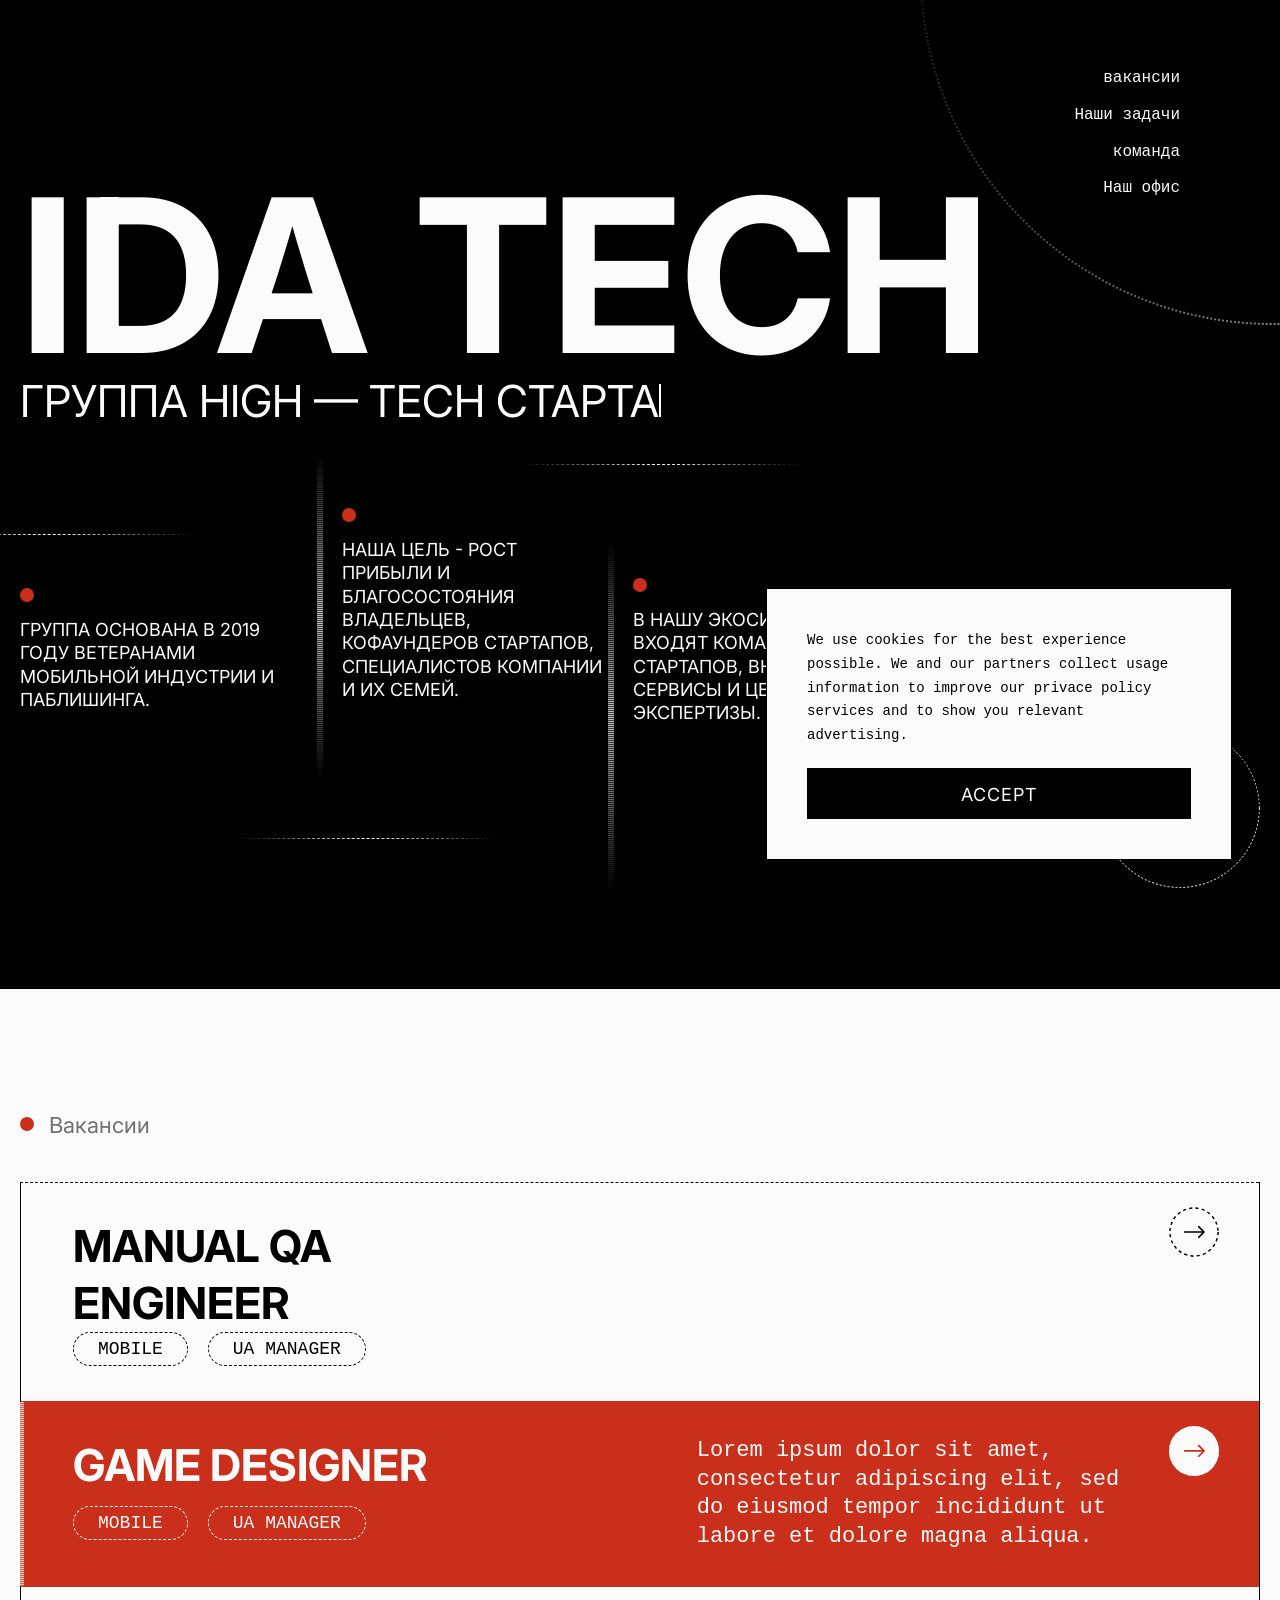
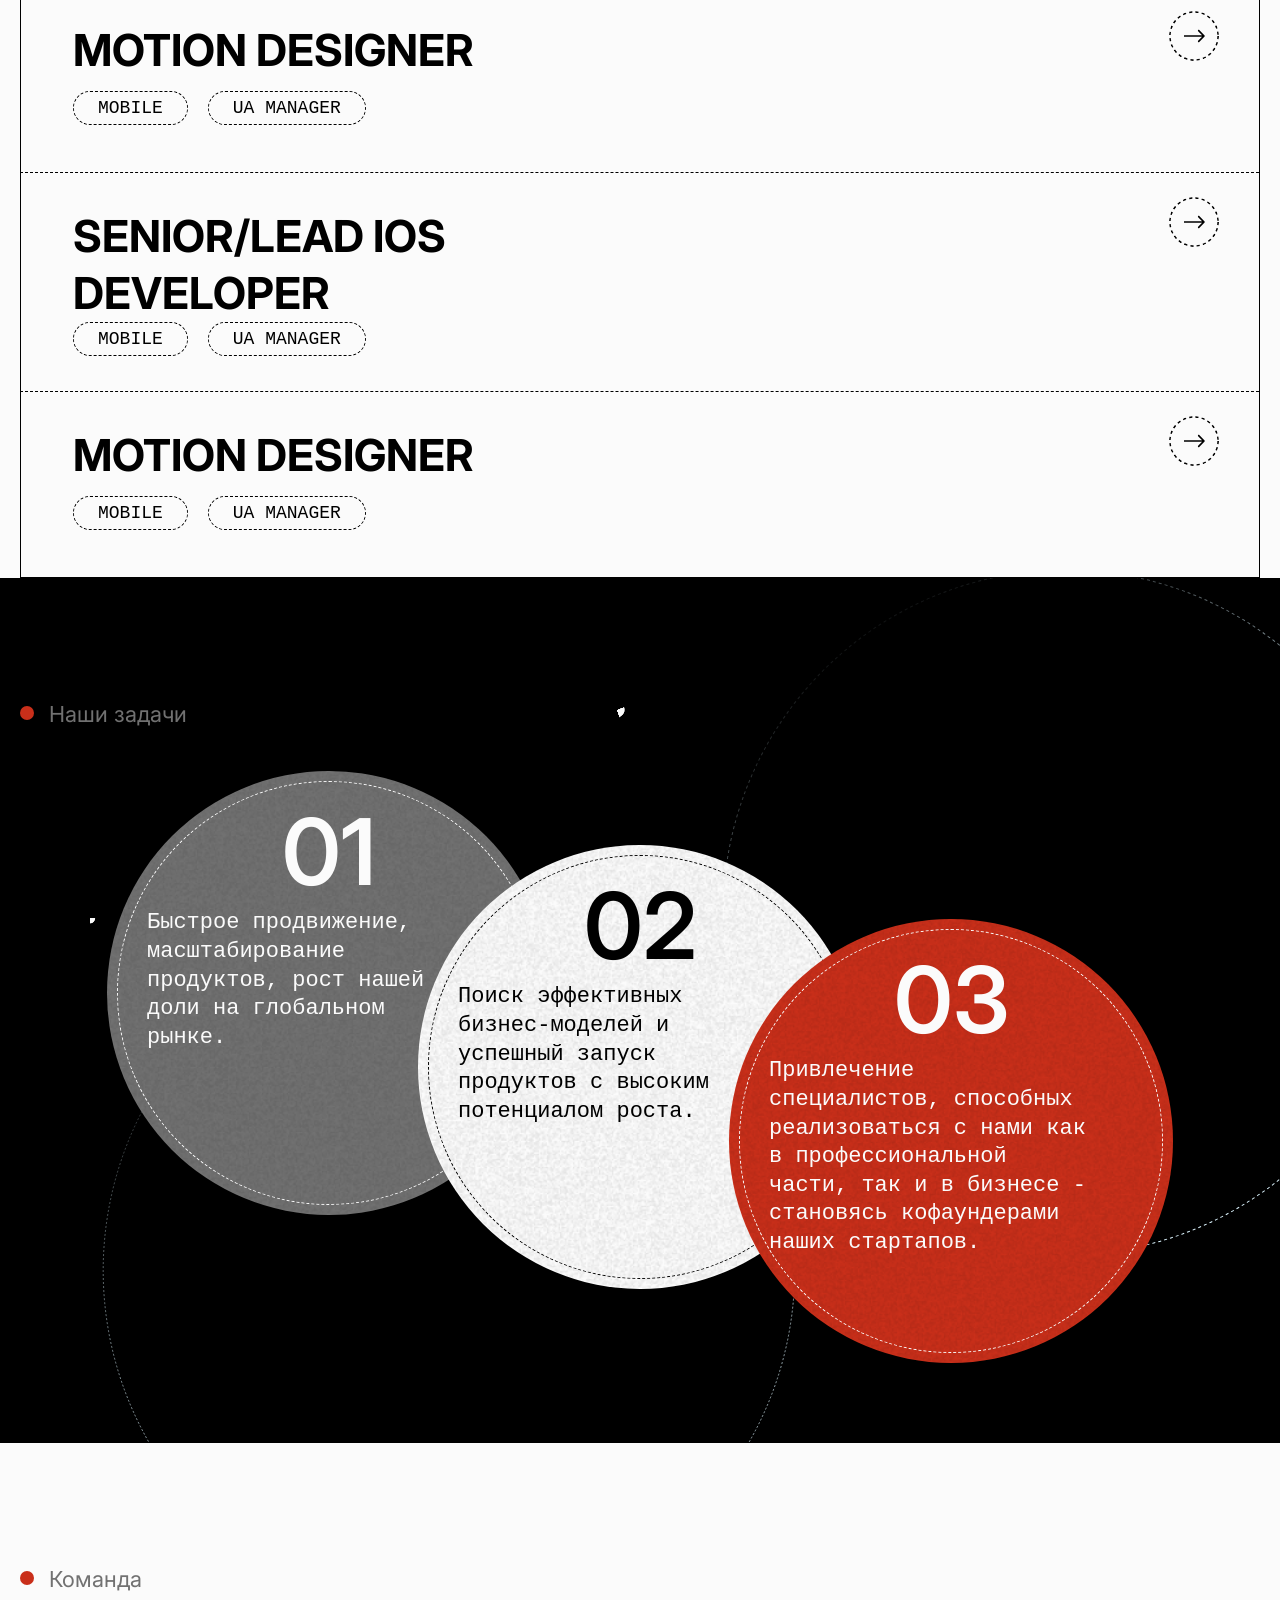
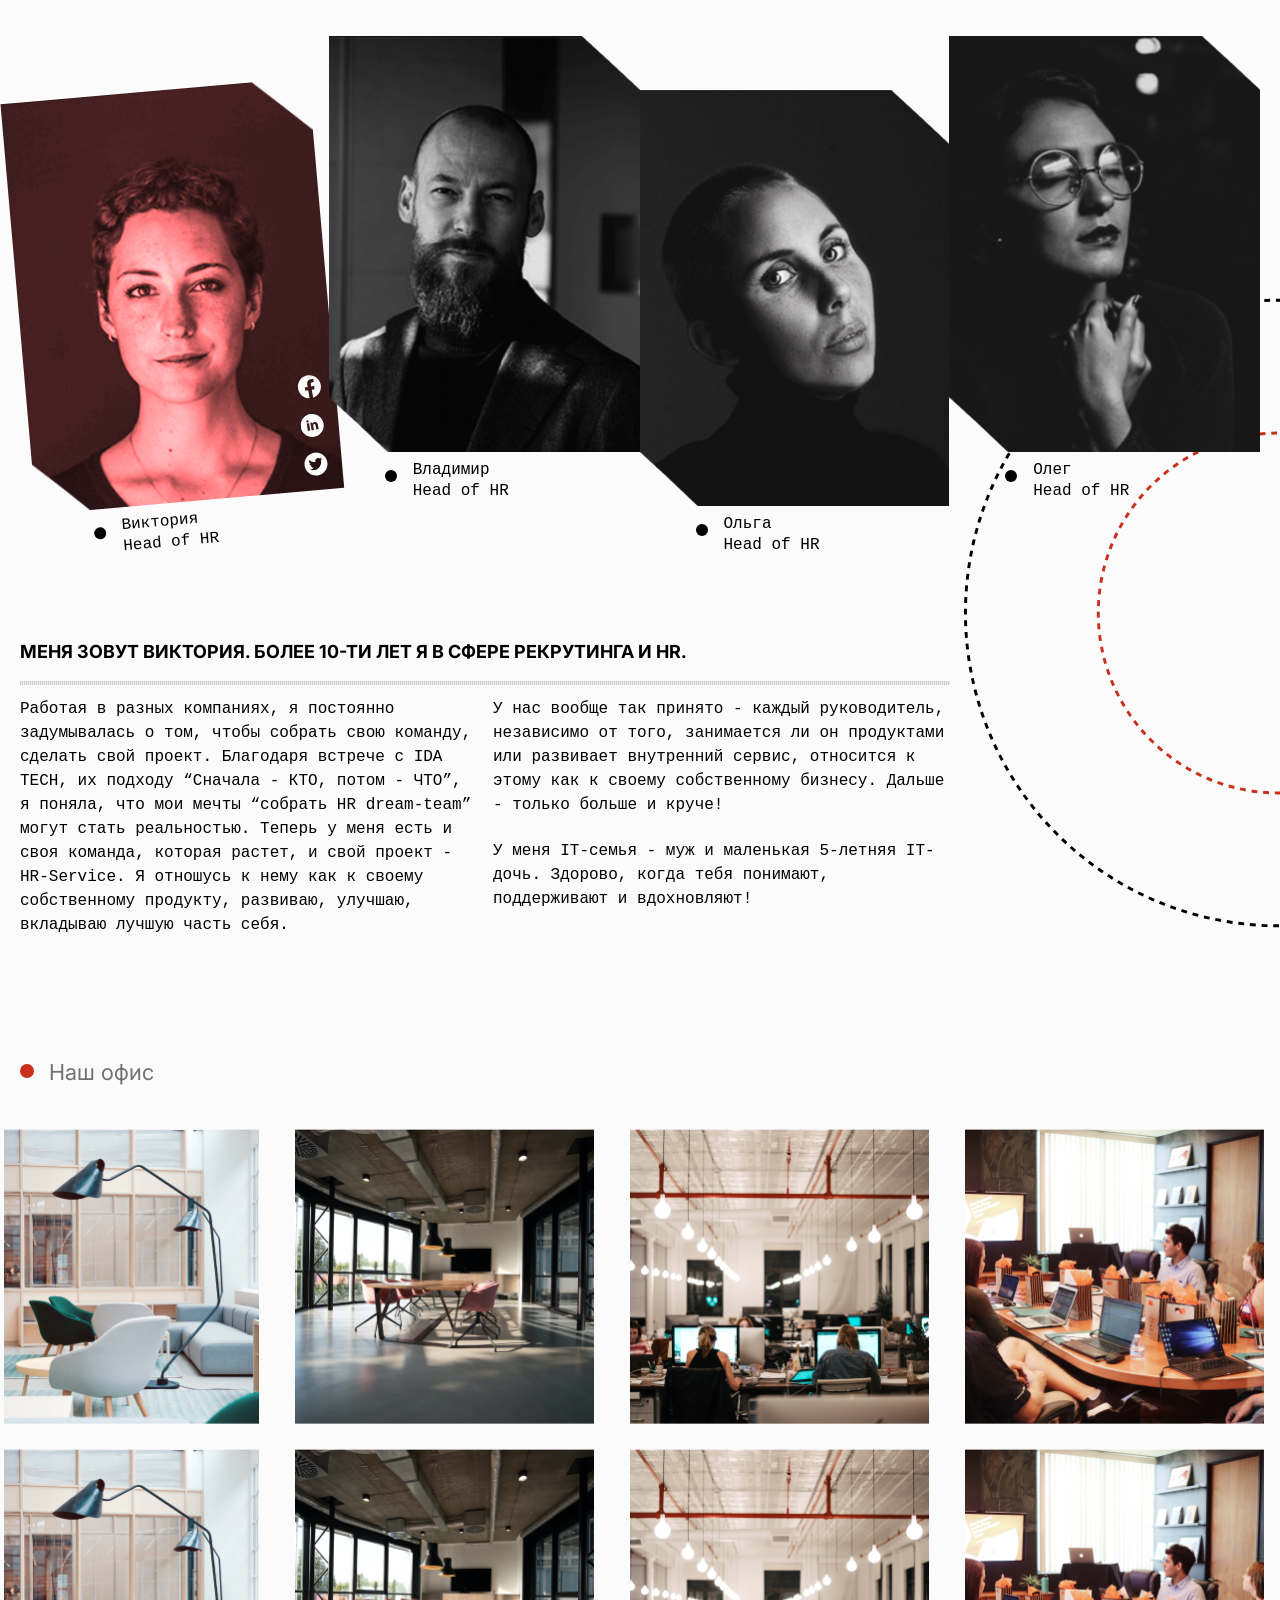
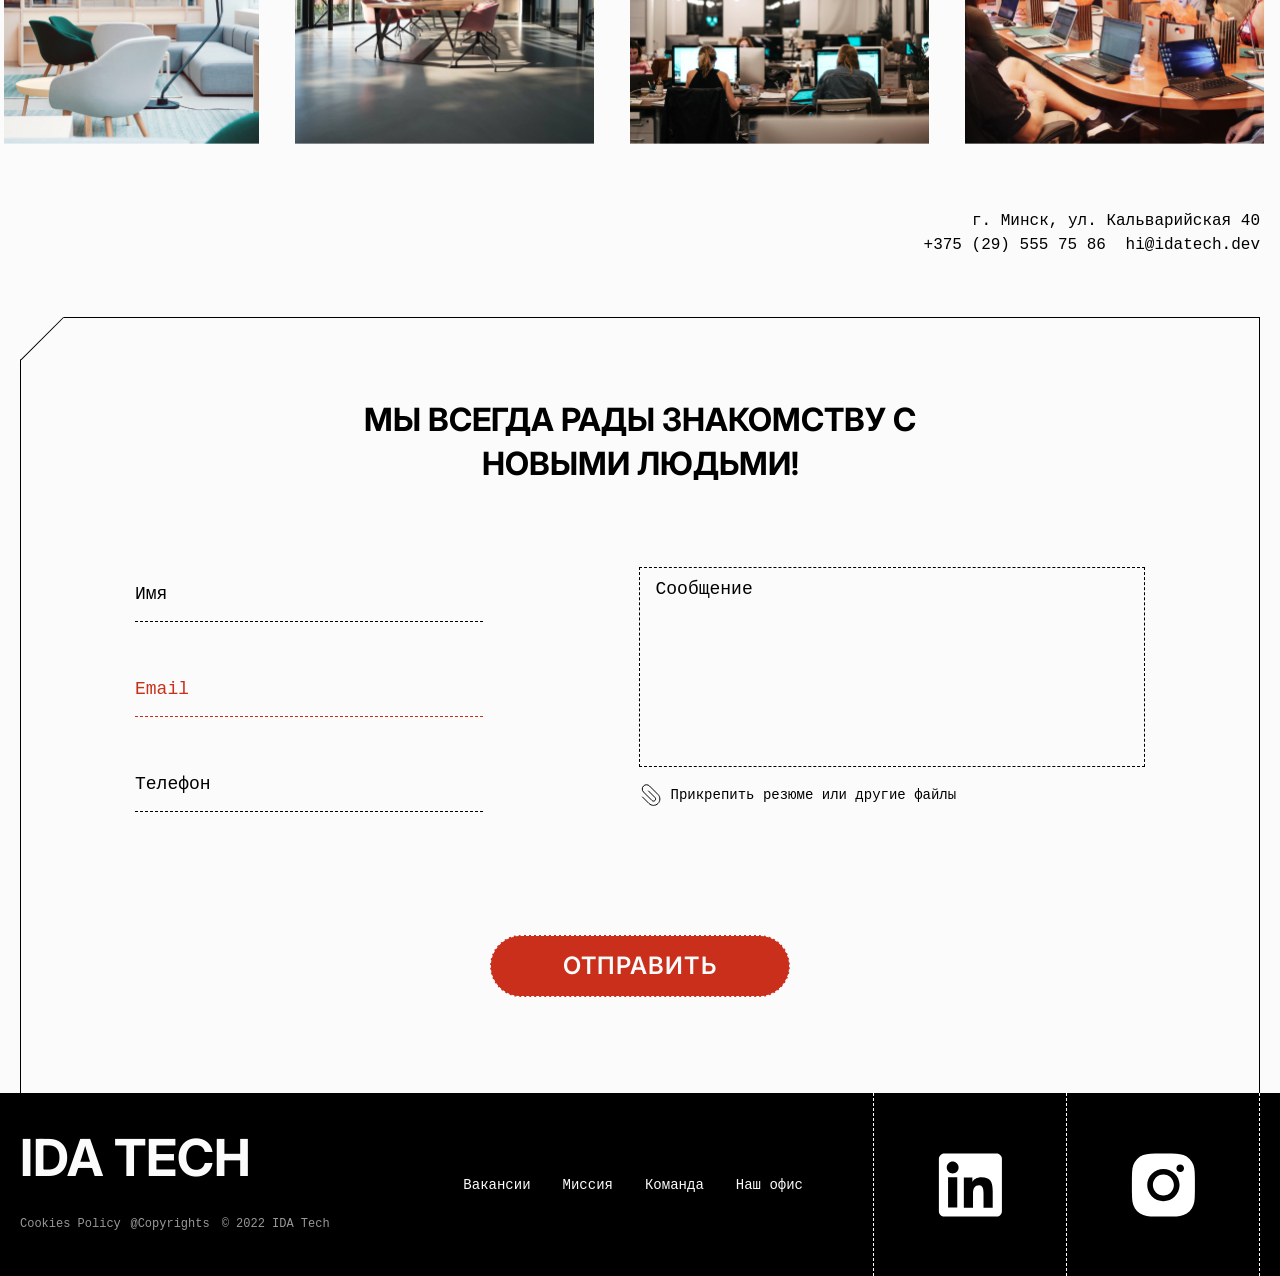
==== index.html @ 9fc80ba7 "fixes" ====
<html lang="en">
<head>
    <meta charset="UTF-8">
    <title>IDa TECH</title>
    <meta content="" name="description">
    <meta content="" name="keywords">
    <meta name="viewport" content="width=device-width, initial-scale=1.0, user-scalable=no">
    <meta http-equiv="X-UA-Compatible" content="ie=edge">
    <link rel="stylesheet" href="style.css">
    <link rel="shortcut icon" href="48x48px.ico">
    <link rel="icon" type="image/x-icon" href="48x48px.ico">
    <link rel="icon" type="image/png" href="16x16px.png" sizes="16x16">
    <link rel="icon" type="image/png" href="32x32px.png" sizes="32x32">
    <link rel="icon" type="image/png" href="48x48px.png" sizes="48x48">
    <meta content="telephone=no" name="format-detection">
    <meta name="HandheldFriendly" content="true">
</head>
<body>
    <header class="header">
        <button class="menu-toggle">
            <div class="menu-toggle_line"></div>
            <div class="menu-toggle_line"></div>
        </button>
        <div class="menu">
            <div class="menu_header">
                <a href="/" class="menu_logo">IDa TECH</a>
                <button class="menu_close">close</button>
            </div>
            <nav class="menu_links">
                <a href="#" class="menu_link">вакансии</a>
                <a href="#" class="menu_link">Наши задачи</diav>
                <a href="#" class="menu_link">команда</a>
                <a href="#" class="menu_link">Наш офис</a>
            </nav>
            <div class="menu_footer">
                <div class="menu_footer-text">
                    <a href="mailto:hi@idatech.dev" class="menu_footer-link">hi@idatech.dev</a>
                    <a href="tel:hi@idatech.dev" class="menu_footer-link">+375 (29) 555 75 86</a>
                    <a href="#" class="menu_footer-link">г. Минск, ул. Кальварийская 40</a>
                </div>
                <div class="menu_footer-social">
                    <a href="#" class="menu_footer-social-link">
                        <img class="menu_footer-social-image" src="src/img/social/ln-footer.svg" alt="">
                    </a>
                    <a href="#" class="menu_footer-social-link">
                        <img class="menu_footer-social-image" src="src/img/social/insta-footer.svg" alt="">
                    </a>
                </div>
            </div>
        </div>
    </header>

    <main>
        <div class="section section__dark">
            <div class="section_holder">
                <div class="showcase">
                    <h1 class="showcase_title">IDA TECH</h1>
                    <h2 class="showcase_subtitle typing">группа high — tech стартапов</h2>
                    <div class="showcase_features">
                        <span class="showcase_feature">
                            <div class="showcase_feature-dot"></div>
                            Группа основана в 2019 году ветеранами мобильной индустрии и паблишинга.
                        </span>
                        <span class="showcase_feature">
                            <div class="showcase_feature-dot"></div>
                            Наша цель - рост прибыли и благосостояния владельцев, кофаундеров стартапов, специалистов компании и их семей.
                        </span>
                        <span class="showcase_feature">
                            <div class="showcase_feature-dot"></div>
                            В нашу экосистему входят команды стартапов, внутренние сервисы и центры экспертизы.
                        </span>
                    </div>
                    <div class="showcase_down"></div>
                </div>
            </div>
        </div>

        <div class="section">
            <div class="section_holder">
                <span class="section_title">Вакансии </span>
                <div class="vacancies">
                    <div class="vacancies_indicator"></div>
                    <div class="vacancy">
                        <span class="vacancy_title">manual qa engineer</span>
                        <p class="vacancy_description">Lorem ipsum dolor sit amet, consectetur adipiscing elit, sed do eiusmod tempor incididunt ut labore et dolore magna aliqua. </p>
                        <div class="vacancy_tags">
                            <span class="vacancy_tag">mobile</span>
                            <span class="vacancy_tag">ua manager</span>
                        </div>
                        <span class="vacancy_arrow"></span>
                    </div>
                    <div class="vacancy active">
                        <span class="vacancy_title">Game Designer</span>
                        <p class="vacancy_description">Lorem ipsum dolor sit amet, consectetur adipiscing elit, sed do eiusmod tempor incididunt ut labore et dolore magna aliqua. </p>
                        <div class="vacancy_tags">
                            <span class="vacancy_tag">mobile</span>
                            <span class="vacancy_tag">ua manager</span>
                        </div>
                        <span class="vacancy_arrow"></span>
                    </div>
                    <div class="vacancy">
                        <span class="vacancy_title">Motion Designer</span>
                        <p class="vacancy_description">Lorem ipsum dolor sit amet, consectetur adipiscing elit, sed do eiusmod tempor incididunt ut labore et dolore magna aliqua. </p>
                        <div class="vacancy_tags">
                            <span class="vacancy_tag">mobile</span>
                            <span class="vacancy_tag">ua manager</span>
                        </div>
                        <span class="vacancy_arrow"></span>
                    </div>
                    <div class="vacancy">
                        <span class="vacancy_title">Senior/Lead iOS Developer</span>
                        <p class="vacancy_description">Lorem ipsum dolor sit amet, consectetur adipiscing elit, sed do eiusmod tempor incididunt ut labore et dolore magna aliqua. </p>
                        <div class="vacancy_tags">
                            <span class="vacancy_tag">mobile</span>
                            <span class="vacancy_tag">ua manager</span>
                        </div>
                        <span class="vacancy_arrow"></span>
                    </div>
                    <div class="vacancy">
                        <span class="vacancy_title">Motion Designer</span>
                        <p class="vacancy_description">Lorem ipsum dolor sit amet, consectetur adipiscing elit, sed do eiusmod tempor incididunt ut labore et dolore magna aliqua. </p>
                        <div class="vacancy_tags">
                            <span class="vacancy_tag">mobile</span>
                            <span class="vacancy_tag">ua manager</span>
                        </div>
                        <span class="vacancy_arrow"></span>
                    </div>
                </div>
            </div>
        </div>

        <div class="section section__dark">
            <div class="section_holder">
                <span class="section_title">Наши задачи</span>
                <div class="tasks">
                    <div class="task">
                        <span class="task_number">01</span>
                        <span class="task_title">Быстрое продвижение, масштабирование продуктов, рост нашей доли на глобальном рынке.</span>
                    </div>
                    <div class="task">
                        <span class="task_number">02</span>
                        <span class="task_title">Поиск эффективных бизнес-моделей и успешный запуск продуктов с высоким потенциалом роста.</span>
                    </div>
                    <div class="task">
                        <span class="task_number">03</span>
                        <span class="task_title">Привлечение специалистов, способных реализоваться с нами как в профессиональной части, так и в бизнесе - становясь кофаундерами наших стартапов.</span>
                    </div>
                    <img class="tasks_circle tasks_circle__1" src="src/img/tasks-circle-1.svg" alt="">
                    <img class="tasks_circle tasks_circle__2" src="src/img/tasks-circle-2.svg" alt="">
                </div>
            </div>
        </div>

        <div class="section">
            <div class="section_holder">
                <span class="section_title">Команда</span>
                <div class="team">
                    <img class="team_circle" src="src/img/team-circle.svg" alt="">
                    <div class="team_slider">
                        <div>
                            <div class="person active">
                                <div class="person_header">
                                    <div class="person_image-wrapper">
                                        <img src="src/img/team/team-1.png" alt="" class="person_image">
                                        <div class="person_social">
                                            <a href="#" class="person_social-link">
                                                <img src="src/img/social/fb.svg" alt="" class="person_social-icon">
                                            </a>
                                            <a href="#" class="person_social-link">
                                                <img src="src/img/social/ln.svg" alt="" class="person_social-icon">
                                            </a>
                                            <a href="#" class="person_social-link">
                                                <img src="src/img/social/tw.svg" alt="" class="person_social-icon">
                                            </a>
                                        </div>
                                    </div>
                                    <span class="person_name">Виктория</span>
                                    <span class="person_position">Head of HR</span>
                                </div>
                                <div class="person_content">
                                    <h3 class="person_title">Меня зовут Виктория. Более 10-ти лет я в сфере рекрутинга и HR. </h3>
                                    <div class="person_description">
                                        <p>Работая в разных компаниях, я постоянно задумывалась о том, чтобы собрать свою команду, сделать свой проект. Благодаря встрече с IDA TECH, их подходу “Сначала - КТО, потом - ЧТО”, я поняла, что мои мечты “собрать HR dream-team” могут стать реальностью. Теперь у меня есть и своя команда, которая растет, и свой проект - HR-Service. Я отношусь к нему как к своему собственному продукту, развиваю, улучшаю, вкладываю лучшую часть себя. </p>
                                        <p>У нас вообще так принято - каждый руководитель, независимо от того, занимается ли он продуктами или развивает внутренний сервис, относится к этому как к своему собственному бизнесу. Дальше - только больше и круче!</p>
                                        <p>У меня IT-семья - муж и маленькая 5-летняя IT-дочь. Здорово, когда тебя понимают, поддерживают и вдохновляют!</p>
                                    </div>
                                </div>
                            </div>
                        </div>
                        <div>
                            <div class="person">
                                <div class="person_header">
                                    <div class="person_image-wrapper">
                                        <img src="src/img/team/team-2.png" alt="" class="person_image">
                                        <div class="person_social">
                                            <a href="#" class="person_social-link">
                                                <img src="src/img/social/fb.svg" alt="" class="person_social-icon">
                                            </a>
                                            <a href="#" class="person_social-link">
                                                <img src="src/img/social/ln.svg" alt="" class="person_social-icon">
                                            </a>
                                            <a href="#" class="person_social-link">
                                                <img src="src/img/social/tw.svg" alt="" class="person_social-icon">
                                            </a>
                                        </div>
                                    </div>
                                    <span class="person_name">Владимир</span>
                                    <span class="person_position">Head of HR</span>
                                </div>
                                <div class="person_content">
                                    <h3 class="person_title">Меня зовут Владимир. Более 10-ти лет я в сфере рекрутинга и HR. </h3>
                                    <div class="person_description">
                                        <p>Работая в разных компаниях, я постоянно задумывалась о том, чтобы собрать свою команду, сделать свой проект. Благодаря встрече с IDA TECH, их подходу “Сначала - КТО, потом - ЧТО”, я поняла, что мои мечты “собрать HR dream-team” могут стать реальностью. Теперь у меня есть и своя команда, которая растет, и свой проект - HR-Service. Я отношусь к нему как к своему собственному продукту, развиваю, улучшаю, вкладываю лучшую часть себя. </p>
                                        <p>У нас вообще так принято - каждый руководитель, независимо от того, занимается ли он продуктами или развивает внутренний сервис, относится к этому как к своему собственному бизнесу. Дальше - только больше и круче!</p>
                                        <p>У меня IT-семья - муж и маленькая 5-летняя IT-дочь. Здорово, когда тебя понимают, поддерживают и вдохновляют!</p>
                                    </div>
                                </div>
                            </div>
                        </div>
                        <div>
                            <div class="person">
                                <div class="person_header">
                                    <div class="person_image-wrapper">
                                        <img src="src/img/team/team-3.png" alt="" class="person_image">
                                        <div class="person_social">
                                            <a href="#" class="person_social-link">
                                                <img src="src/img/social/fb.svg" alt="" class="person_social-icon">
                                            </a>
                                            <a href="#" class="person_social-link">
                                                <img src="src/img/social/ln.svg" alt="" class="person_social-icon">
                                            </a>
                                            <a href="#" class="person_social-link">
                                                <img src="src/img/social/tw.svg" alt="" class="person_social-icon">
                                            </a>
                                        </div>
                                    </div>
                                    <span class="person_name">Ольга</span>
                                    <span class="person_position">Head of HR</span>
                                </div>
                                <div class="person_content">
                                    <h3 class="person_title">Меня зовут Ольга. Более 10-ти лет я в сфере рекрутинга и HR. </h3>
                                    <div class="person_description">
                                        <p>Работая в разных компаниях, я постоянно задумывалась о том, чтобы собрать свою команду, сделать свой проект. Благодаря встрече с IDA TECH, их подходу “Сначала - КТО, потом - ЧТО”, я поняла, что мои мечты “собрать HR dream-team” могут стать реальностью. Теперь у меня есть и своя команда, которая растет, и свой проект - HR-Service. Я отношусь к нему как к своему собственному продукту, развиваю, улучшаю, вкладываю лучшую часть себя. </p>
                                        <p>У нас вообще так принято - каждый руководитель, независимо от того, занимается ли он продуктами или развивает внутренний сервис, относится к этому как к своему собственному бизнесу. Дальше - только больше и круче!</p>
                                        <p>У меня IT-семья - муж и маленькая 5-летняя IT-дочь. Здорово, когда тебя понимают, поддерживают и вдохновляют!</p>
                                    </div>
                                </div>
                            </div>
                        </div>
                        <div>
                            <div class="person">
                                <div class="person_header">
                                    <div class="person_image-wrapper">
                                        <img src="src/img/team/team-4.png" alt="" class="person_image">
                                        <div class="person_social">
                                            <a href="#" class="person_social-link">
                                                <img src="src/img/social/fb.svg" alt="" class="person_social-icon">
                                            </a>
                                            <a href="#" class="person_social-link">
                                                <img src="src/img/social/ln.svg" alt="" class="person_social-icon">
                                            </a>
                                            <a href="#" class="person_social-link">
                                                <img src="src/img/social/tw.svg" alt="" class="person_social-icon">
                                            </a>
                                        </div>
                                    </div>
                                    <span class="person_name">Олег</span>
                                    <span class="person_position">Head of HR</span>
                                </div>
                                <div class="person_content">
                                    <h3 class="person_title">Меня зовут Олег. Более 10-ти лет я в сфере рекрутинга и HR. </h3>
                                    <div class="person_description">
                                        <p>Работая в разных компаниях, я постоянно задумывалась о том, чтобы собрать свою команду, сделать свой проект. Благодаря встрече с IDA TECH, их подходу “Сначала - КТО, потом - ЧТО”, я поняла, что мои мечты “собрать HR dream-team” могут стать реальностью. Теперь у меня есть и своя команда, которая растет, и свой проект - HR-Service. Я отношусь к нему как к своему собственному продукту, развиваю, улучшаю, вкладываю лучшую часть себя. </p>
                                        <p>У нас вообще так принято - каждый руководитель, независимо от того, занимается ли он продуктами или развивает внутренний сервис, относится к этому как к своему собственному бизнесу. Дальше - только больше и круче!</p>
                                        <p>У меня IT-семья - муж и маленькая 5-летняя IT-дочь. Здорово, когда тебя понимают, поддерживают и вдохновляют!</p>
                                    </div>
                                </div>
                            </div>
                        </div>
                    </div>
                </div>
            </div>
        </div>

        <div class="section">
            <div class="section_holder">
                <span class="section_title">Наш офис</span>
                <div class="office">
                    <div class="carousel">
                        <div class="carousel_row">
                            <div class="carousel_item">
                                <img src="src/img/office/office-1.jpg" alt="" class="carousel_image">
                            </div>
                            <div class="carousel_item">
                                <img src="src/img/office/office-2.jpg" alt="" class="carousel_image">
                            </div>
                            <div class="carousel_item">
                                <img src="src/img/office/office-3.jpg" alt="" class="carousel_image">
                            </div>
                            <div class="carousel_item">
                                <img src="src/img/office/office-4.jpg" alt="" class="carousel_image">
                            </div>
                            <div class="carousel_item">
                                <img src="src/img/office/office-5.jpg" alt="" class="carousel_image">
                            </div>
                            <div class="carousel_item">
                                <img src="src/img/office/office-6.jpg" alt="" class="carousel_image">
                            </div>
                            <div class="carousel_item">
                                <img src="src/img/office/office-7.jpg" alt="" class="carousel_image">
                            </div>
                            <div class="carousel_item">
                                <img src="src/img/office/office-8.jpg" alt="" class="carousel_image">
                            </div>
                            <div class="carousel_item">
                                <img src="src/img/office/office-9.jpg" alt="" class="carousel_image">
                            </div>
                            <div class="carousel_item">
                                <img src="src/img/office/office-10.jpg" alt="" class="carousel_image">
                            </div>
                        </div>
                        <div class="carousel_row">
                            <div class="carousel_item">
                                <img src="src/img/office/office-1.jpg" alt="" class="carousel_image">
                            </div>
                            <div class="carousel_item">
                                <img src="src/img/office/office-2.jpg" alt="" class="carousel_image">
                            </div>
                            <div class="carousel_item">
                                <img src="src/img/office/office-3.jpg" alt="" class="carousel_image">
                            </div>
                            <div class="carousel_item">
                                <img src="src/img/office/office-4.jpg" alt="" class="carousel_image">
                            </div>
                            <div class="carousel_item">
                                <img src="src/img/office/office-5.jpg" alt="" class="carousel_image">
                            </div>
                            <div class="carousel_item">
                                <img src="src/img/office/office-6.jpg" alt="" class="carousel_image">
                            </div>
                            <div class="carousel_item">
                                <img src="src/img/office/office-7.jpg" alt="" class="carousel_image">
                            </div>
                            <div class="carousel_item">
                                <img src="src/img/office/office-8.jpg" alt="" class="carousel_image">
                            </div>
                            <div class="carousel_item">
                                <img src="src/img/office/office-9.jpg" alt="" class="carousel_image">
                            </div>
                            <div class="carousel_item">
                                <img src="src/img/office/office-10.jpg" alt="" class="carousel_image">
                            </div>
                        </div>
                    </div>
                    <div class="office_adress">
                        <p>г. Минск, ул. Кальварийская 40</p>
                        <p>
                            <a href="tel:+375(29)5557586">+375 (29) 555 75 86</a>
                            <a href="mailto:hi@idatech.dev">hi@idatech.dev</a>
                        </p>
                    </div>
                </div>

                <div class="contact-form">
                    <h3 class="contact-form_title">МЫ ВСЕГДА РАДЫ ЗНАКОМСТВУ С НОВЫМИ ЛЮДЬМИ!</h3>
                    <div class="contact-form_content">
                        <form action="" class="form">
                            <div class="form_columns">
                                <div class="form_column">
                                    <div class="form_row">
                                        <input type="text" placeholder="Имя">
                                    </div>
                                    <div class="form_row error">
                                        <input type="email" placeholder="Email">
                                    </div>
                                    <div class="form_row">
                                        <input type="tel" placeholder="Телефон">
                                    </div>
                                </div>
                                <div class="form_column">
                                    <div class="form_row">
                                        <textarea name="" id="" cols="30" rows="10">Сообщение</textarea>
                                        <div class="attach">
                                            <input class="attach_input" type="file" name="" id="file">
                                            <label class="attach_label" for="file">Прикрепить резюме или другие файлы</label>
                                        </div>
                                    </div>
                                </div>
                            </div>
                            <div class="contact-form_sumbit">
                                <input type="submit" value="отправить">
                            </div>
                        </form>
                    </div>
                </div>
            </div>
        </div>

    </main>

    <footer class="footer">
        <div class="footer_holder">
            <div class="footer_left">
                <span class="footer_logo">IDa TECH</span>
                <div class="footer_text">
                    <a href="#" class="footer_link">Cookies Policy</a>
                    <span class="footer_copyrights">
                        <span>@Copyrights</span>
                        <span>© 2022 IDA Tech</span>
                    </span>
                </div>
            </div>
            <div class="footer_right">
                <div class="footer_menu">
                    <a href="#" class="footer_menu-link">Вакансии</a>
                    <a href="#" class="footer_menu-link">Миссия</a>
                    <a href="#" class="footer_menu-link">Команда</a>
                    <a href="#" class="footer_menu-link">Наш офис</a>
                </div>
                <div class="footer_social">
                    <a href="#" class="footer_social-link">
                        <img class="footer_social-image" src="src/img/social/ln-footer.svg" alt="">
                    </a>
                    <a href="#" class="footer_social-link">
                        <img class="footer_social-image" src="src/img/social/insta-footer.svg" alt="">
                    </a>
                </div>
            </div>
        </div>
    </footer>

    <div class="popup" data-popup="cookie-policy">
        <button class="popup_close"></button>
        <div class="popup_content">
            <h1>Privacy & Cookie Policy</h1>
            <h2>Compliance</h2>
            <p>
                All personal data gathered by STAR HILLS PRODUCTION LTD (hereinafter referred to as the ''Company'') in the course of its business shall be kept and handled in accordance with the Cyprus Processing of Personal Data (Protection of the Individual) Law of 2001, as amended from time to time, on protection of personal data and any other applicable legislation as per the relevant jurisdiction.
            </p>
            <h3>Gathering of Personal Data</h3>
            <p>
                The Company primarily gathers your personal data in the case of any contractual relations. You may be asked to provide your personal data upon usage of any websites of the Company. The data is gathered discretely and only the Company has access to it during this topics. By engaging in contractual relations with the Company, you give your express consent to the Company to gather and process your personal data. You are fully responsible for the accuracy of the data provided to the Company. By engaging in contractual relations with the Company, you agree that the Company may collect, store, disclose and transfer internationally (including disclosure to any related legal entities of the Company or to its subcontractors) personal data, including sensitive personal data, relating to you and/or your employees for various purposes including (i) processing, reviewing and administering your registration/purchase form to seminars/conferences/events, (ii) maintaining the administrative or client relationship management systems of the Company, (iii) quality and risk management reviews, (iv) statistical reviews, (v) providing you with information about the Company and of seminars/conferences/events offers and/or organized, (vi) meeting the requirements of applicable laws and regulations. When you provide personal data to us about your employees and other individuals, you confirm that you only do so provided that you have the authority to act as their agent and that you have obtained any required approval and/or consent from such employees and/or other individuals.
            </p>
        </div>
    </div>

    <div class="cookies">
        <div class="cookies_content">
            <p class="cookies_text">
                We use cookies for the best experience possible. We and our partners collect usage information to improve our privace policy services and to show you relevant advertising.
            </p>
            <button class="cookies_button">Accept</button>
        </div>
    </div>

    <div class="fade"></div>

    <script src="./src/js/js-cookie.js"></script>
    <script src="./src/js/tiny-slider.js"></script>
    <script src="./src/js/main.js"></script>
</body>
</html>
---- style.css ----
@import"https://fonts.googleapis.com/css2?family=Inter:wght@400;500;600;700&family=PT+Mono&display=swap";/*! normalize.css v8.0.1 | MIT License | github.com/necolas/normalize.css */html{line-height:1.15;-webkit-text-size-adjust:100%}body{margin:0}main{display:block}h1{font-size:2em;margin:.67em 0}hr{box-sizing:content-box;height:0;overflow:visible}pre{font-family:monospace,monospace;font-size:1em}a{background-color:rgba(0,0,0,0)}abbr[title]{border-bottom:none;text-decoration:underline;-webkit-text-decoration:underline dotted;text-decoration:underline dotted}b,strong{font-weight:bolder}code,kbd,samp{font-family:monospace,monospace;font-size:1em}small{font-size:80%}sub,sup{font-size:75%;line-height:0;position:relative;vertical-align:baseline}sub{bottom:-0.25em}sup{top:-0.5em}img{border-style:none}button,input,optgroup,select,textarea{font-family:inherit;font-size:100%;line-height:1.15;margin:0}button,input{overflow:visible}button,select{text-transform:none}button,[type=button],[type=reset],[type=submit]{-webkit-appearance:button}button::-moz-focus-inner,[type=button]::-moz-focus-inner,[type=reset]::-moz-focus-inner,[type=submit]::-moz-focus-inner{border-style:none;padding:0}button:-moz-focusring,[type=button]:-moz-focusring,[type=reset]:-moz-focusring,[type=submit]:-moz-focusring{outline:1px dotted ButtonText}fieldset{padding:.35em .75em .625em}legend{box-sizing:border-box;color:inherit;display:table;max-width:100%;padding:0;white-space:normal}progress{vertical-align:baseline}textarea{overflow:auto}[type=checkbox],[type=radio]{box-sizing:border-box;padding:0}[type=number]::-webkit-inner-spin-button,[type=number]::-webkit-outer-spin-button{height:auto}[type=search]{-webkit-appearance:textfield;outline-offset:-2px}[type=search]::-webkit-search-decoration{-webkit-appearance:none}::-webkit-file-upload-button{-webkit-appearance:button;font:inherit}details{display:block}summary{display:list-item}template{display:none}[hidden]{display:none}html{scroll-behavior:smooth}body{color:#000;background:#f1f1f1;font:14px/1.3 "PT Mono",monospace;padding:0;scroll-behavior:smooth}@media all and (min-width: 744px){body{font-size:16px}}a{color:#781aa8;text-decoration:none;transition:.2s cubic-bezier(0.38, 0.005, 0.215, 1) color}a:hover,a.hover{outline:none}a:active,a.active{outline:none}a[href^=tel]{white-space:nowrap}p{margin:0 0 20px}@media all and (min-width: 1070px){p{margin-bottom:22px}}img{max-width:100%}img[data-src]{display:none}@media all and (min-width: 1070px){img[data-src]{display:initial}}button:focus,input:focus,textarea:focus{outline:none}table{border-collapse:collapse;min-width:100%}ol,ul{padding:0 0 0 20px;margin:0 0 20px}@media all and (min-width: 744px){ol,ul{padding-left:24px}}@media all and (min-width: 1070px){ol,ul{padding-left:28px}}ul{list-style:none}ul li{margin:0 0 8px;position:relative}ul li::before{content:"";height:5px;width:5px;border-radius:50%;background-color:#000;position:absolute;left:-15px;top:9px}a[name]{position:relative;top:-50px}.menu-opened{overflow:hidden}@media all and (min-width: 1070px){.menu-opened{overflow:initial}}.button,button,input[type=button],input[type=submit]{display:inline-block;background:rgba(0,0,0,0);box-sizing:border-box;border:1px dashed #fbfbfb;border-radius:50px;background-color:#c92f1a;cursor:pointer;color:#fbfbfb;font-family:"Inter",sans-serif;font-size:24px;font-weight:600;height:62px;line-height:58px;padding:0 24px;min-width:146px;white-space:nowrap;text-transform:uppercase;letter-spacing:.05em;text-align:center;width:100%;transition:.2s cubic-bezier(0.38, 0.005, 0.215, 1) color,.2s cubic-bezier(0.38, 0.005, 0.215, 1) background-color}@media all and (min-width: 744px){.button,button,input[type=button],input[type=submit]{width:auto;min-width:300px}}.button:hover,button:hover,input[type=button]:hover,input[type=submit]:hover{background-color:#a32d1d}.button:active,button:active,input[type=button]:active,input[type=submit]:active{background-color:#5a9d91}.button:disabled,button:disabled,input[type=button]:disabled,input[type=submit]:disabled{opacity:.6}input[type=text],input[type=password],input[type=search],input[type=email],input[type=url],input[type=tel]{color:#000;background:rgba(0,0,0,0);border:none;border-bottom:1px dashed currentColor;border-radius:0;box-sizing:border-box;font:18px "PT Mono",monospace;height:55px;line-height:34px;padding:0;width:100%;transition:.2s ease-in border-color,.2s ease-in color,.2s ease-in padding}input[type=text]::-webkit-input-placeholder,input[type=password]::-webkit-input-placeholder,input[type=search]::-webkit-input-placeholder,input[type=email]::-webkit-input-placeholder,input[type=url]::-webkit-input-placeholder,input[type=tel]::-webkit-input-placeholder{color:#000}input[type=text]::-moz-placeholder,input[type=password]::-moz-placeholder,input[type=search]::-moz-placeholder,input[type=email]::-moz-placeholder,input[type=url]::-moz-placeholder,input[type=tel]::-moz-placeholder{color:#000}input[type=text]:-ms-input-placeholder,input[type=password]:-ms-input-placeholder,input[type=search]:-ms-input-placeholder,input[type=email]:-ms-input-placeholder,input[type=url]:-ms-input-placeholder,input[type=tel]:-ms-input-placeholder{color:#000}input[type=text]:focus,input[type=password]:focus,input[type=search]:focus,input[type=email]:focus,input[type=url]:focus,input[type=tel]:focus{color:#000;border-color:#000;padding-left:8px}.error input[type=text],.error input[type=password],.error input[type=search],.error input[type=email],.error input[type=url],.error input[type=tel]{color:#c92f1a}.error input[type=text]::-webkit-input-placeholder,.error input[type=password]::-webkit-input-placeholder,.error input[type=search]::-webkit-input-placeholder,.error input[type=email]::-webkit-input-placeholder,.error input[type=url]::-webkit-input-placeholder,.error input[type=tel]::-webkit-input-placeholder{color:#c92f1a}.error input[type=text]::-moz-placeholder,.error input[type=password]::-moz-placeholder,.error input[type=search]::-moz-placeholder,.error input[type=email]::-moz-placeholder,.error input[type=url]::-moz-placeholder,.error input[type=tel]::-moz-placeholder{color:#c92f1a}.error input[type=text]:-ms-input-placeholder,.error input[type=password]:-ms-input-placeholder,.error input[type=search]:-ms-input-placeholder,.error input[type=email]:-ms-input-placeholder,.error input[type=url]:-ms-input-placeholder,.error input[type=tel]:-ms-input-placeholder{color:#c92f1a}textarea{color:#000;background:rgba(0,0,0,0);border:1px dashed currentColor;border-radius:0;box-sizing:border-box;font:18px "PT Mono",monospace;height:55px;line-height:34px;padding:4px 16px;width:100%;resize:none;height:200px;margin:0 0 16px}textarea::-webkit-input-placeholder{color:#000}textarea::-moz-placeholder{color:#000}textarea:-ms-input-placeholder{color:#000}.error textarea{color:#c92f1a}.error textarea::-webkit-input-placeholder{color:#c92f1a}.error textarea::-moz-placeholder{color:#c92f1a}.error textarea:-ms-input-placeholder{color:#c92f1a}input[type=checkbox]{position:absolute;visibility:hidden;z-index:-1}input[type=checkbox]+label:not([class]){cursor:pointer;display:inline-block;padding:0 0 0 36px;min-height:20px;position:relative;margin:0;transition:.2s cubic-bezier(0.38, 0.005, 0.215, 1) color}@media all and (min-width: 744px){input[type=checkbox]+label:not([class]){font-size:18px}}input[type=checkbox]+label:not([class])::before{content:"";box-sizing:border-box;border:1px solid #ececec;border-radius:4px;height:20px;width:20px;position:absolute;top:-1px;left:0;transition:.1s ease-in-out border-color,.1s ease-in-out background-color}@media all and (min-width: 1070px){input[type=checkbox]+label:not([class])::before{height:26px;width:26px}}input[type=checkbox]+label:not([class])::after{content:"";box-sizing:border-box;background:url(src/img/check.svg) no-repeat center/100% 100%;width:9px;height:9px;position:absolute;top:5px;left:6px;opacity:0;transform:scale(0.3);transition:.1s cubic-bezier(0.38, 0.005, 0.215, 1) opacity,.2s cubic-bezier(0.38, 0.005, 0.215, 1) transform}@media all and (min-width: 1070px){input[type=checkbox]+label:not([class])::after{width:12px;height:12px;top:6px;left:7px}}input[type=checkbox]:hover+label::before{border-color:#000}input[type=checkbox]:checked+label::before{background-color:#7360e6;border-color:#7360e6}input[type=checkbox]:checked+label::after{opacity:1;transform:scale(1)}input[type=checkbox]:checked+label:hover::before{opacity:.9}input[type=checkbox]:disabled+label{opacity:.6;cursor:default}input[type=checkbox]:disabled+label::before{opacity:.6;filter:grayscale(1);pointer-events:none}.error input[type=checkbox]+label:not([class])::before{border-color:#c92f1a}input[type=radio]{position:absolute;visibility:hidden;z-index:-1}input[type=radio]+label:not([class]){cursor:pointer;display:block;box-sizing:border-box;padding:25px 0 25px 50px;color:rgba(0,0,0,.5);font-weight:bold;font-size:14px;position:relative;margin:0 0 20px;border:1px solid #e5e5e5;min-height:63px;line-height:.7;border-radius:3px;transition:.2s cubic-bezier(0.38, 0.005, 0.215, 1) color}@media all and (min-width: 744px){input[type=radio]+label:not([class]){font-size:22px}}input[type=radio]+label:not([class])::before{content:"";border:1px solid #313235;border-radius:50%;height:17px;width:17px;position:absolute;top:22px;left:17px;transition:.1s ease-in-out border-color}input[type=radio]+label:not([class])::after{content:"";background:rgba(0,0,0,0);border-radius:50%;width:11px;height:11px;position:absolute;top:26px;left:21px;transform:scale(0.6);transition:.15s cubic-bezier(0.38, 0.005, 0.215, 1) background,.15s cubic-bezier(0.38, 0.005, 0.215, 1) transform}input[type=radio]:checked+label{color:#000}input[type=radio]:checked+label::before{border-color:#c92f1a}input[type=radio]:checked+label::after{background-color:#c92f1a;transform:scale(1)}input[type=radio]:checked+label:hover::after{transform:scale(0.8)}label{font-size:14px;line-height:1.4;color:#000;display:block;text-align:left;position:relative;margin:0 0 8px}@media all and (min-width: 744px){label{font-size:16px}}label.required::after{content:" *";color:#c92f1a}.form_row{margin:0 0 40px}@media all and (min-width: 1070px){.form_columns{display:flex;justify-content:space-between;gap:156px}}@media all and (min-width: 1070px){.form_column{flex-grow:1;margin-bottom:80px}}h1,.heading-1{font-family:"Inter",sans-serif;font-size:48px;line-height:1.3;font-weight:700;margin:0 0 70px}@media all and (min-width: 1070px){h1,.heading-1{font-size:106px}}h2,.heading-2{font-family:"Inter",sans-serif;font-size:32px;line-height:1.3;font-weight:700;margin:0 0 20px}@media all and (min-width: 1070px){h2,.heading-2{font-size:66px}}h3,.heading-3{font-family:"Inter",sans-serif;font-size:20px;line-height:1.4;font-weight:500}@media all and (min-width: 1070px){h3,.heading-3{font-size:41px}}h4,.heading-4{font-family:"Inter",sans-serif;font-size:20px;line-height:1.3;font-weight:400}@media all and (min-width: 1070px){h4,.heading-4{font-size:26px}}h5,.heading-5{font-family:"Inter",sans-serif;font-size:16px;line-height:1.2;font-weight:400}@media all and (min-width: 1070px){h5,.heading-5{font-size:16px}}.header{position:absolute;top:0;left:0;right:0;height:100px;background:url(src/img/header-bg.svg) no-repeat 100% top/auto 100%}@media all and (min-width: 1070px){.header{height:50px;background-size:50px 50px}}.header__static{position:relative;background-color:#000}@media all and (min-width: 1070px){.header__static{height:100px}}.header_holder{padding-left:16px;padding-right:16px;display:flex;justify-content:center;align-items:center;height:100%}@media all and (min-width: 1070px){.header_holder{max-width:1240px;margin:auto}}@media all and (min-width: 1070px){.header_holder{justify-content:space-between}}.header_back{background:url(src/img/back.svg) no-repeat left center/40px 40px;position:absolute;left:16px;top:50%;margin-top:-20px;height:40px;width:40px;font-size:0;transition:.2s cubic-bezier(0.38, 0.005, 0.215, 1)}@media all and (min-width: 744px){.header_back{font-size:14px;line-height:40px;padding:0 0 0 52px;width:auto;color:#fbfbfb}}@media all and (min-width: 1070px){.header_back{position:static;flex-grow:1;width:33.33%;margin:0}}.header_back:hover{opacity:.6}.header_back:active{opacity:.8}.header_logo{font-family:"Inter",sans-serif;font-weight:700;font-size:32px;line-height:.9;text-transform:uppercase;color:#fbfbfb;text-align:center}@media all and (min-width: 744px){.header_logo{font-size:40px}}@media all and (min-width: 1070px){.header_logo{flex-grow:1;width:33.33%}}.logo{position:absolute;top:16px;left:16px;z-index:2;transition:.5s linear opacity}@media all and (min-width: 1070px){.logo{left:74px}}.logo:hover{opacity:.6}.logo:active{opacity:.8}.logo_image{display:block;width:67px}@media all and (min-width: 1070px){.logo_image{width:110px}}.footer{background-color:#000;color:#fbfbfb;padding:24px 16px 8px}@media all and (min-width: 744px){.footer{padding:0}}.footer_holder{padding-left:16px;padding-right:16px;display:flex;flex-direction:column;position:relative}@media all and (min-width: 1070px){.footer_holder{max-width:1240px;margin:auto}}@media all and (min-width: 744px){.footer_holder{flex-direction:row;justify-content:space-between;align-items:flex-end}}@media all and (min-width: 1070px){.footer_holder{align-items:stretch}}.footer_logo{font-family:"Inter",sans-serif;font-weight:700;font-size:40px;line-height:90%;text-transform:uppercase;margin:0 0 24px;display:block}@media all and (min-width: 744px){.footer_logo{margin:0 0 11px}}@media all and (min-width: 1070px){.footer_logo{font-size:51px;margin-bottom:32px}}.footer_left{display:contents}@media all and (min-width: 744px){.footer_left{display:block;padding:0 0 16px}}@media all and (min-width: 1070px){.footer_left{padding:42px 0}}.footer_right{order:2;margin:0 0 40px}@media all and (min-width: 744px){.footer_right{margin:0;display:flex;align-items:stretch;gap:20px;order:initial}}@media all and (min-width: 1070px){.footer_right{gap:70px}}.footer_text{order:3;opacity:.7}@media all and (min-width: 744px){.footer_text{order:initial}}.footer_link,.footer_copyrights{font-weight:500;font-size:10px;line-height:20px;color:#d9d9d9}@media all and (min-width: 1070px){.footer_link,.footer_copyrights{font-size:12px}}.footer_copyrights{display:inline-flex;gap:12px}.footer_menu{position:absolute;right:16px;top:50%;transform:translateY(-50%);display:flex;flex-direction:column;gap:8px}@media all and (min-width: 744px){.footer_menu{position:static;transform:none;text-align:right;padding:16px 0}}@media all and (min-width: 1070px){.footer_menu{align-items:center;flex-direction:row;gap:32px}}.footer_menu-link{display:block;font-size:14px;color:#fbfbfb;transition:.2s cubic-bezier(0.38, 0.005, 0.215, 1) opacity,.2s cubic-bezier(0.38, 0.005, 0.215, 1) color}.footer_menu-link:hover{color:#5a9d91}.footer_menu-link:active{opacity:.8}.footer_social{display:flex;align-items:stretch}.footer_social-link{display:flex;align-items:center;padding:24px 32px;border-right:1px dashed #fbfbfb}@media all and (min-width: 1070px){.footer_social-link{padding-left:64px;padding-right:64px}}.footer_social-link:first-child{border-left:1px dashed #fbfbfb}.footer_social-image{height:32px;width:32px;transition:.2s cubic-bezier(0.38, 0.005, 0.215, 1) opacity,.1s cubic-bezier(0.38, 0.005, 0.215, 1) transform}@media all and (min-width: 1070px){.footer_social-image{height:64px;width:64px}}.footer_social-image:hover{opacity:.8}.footer_social-image:active{transform:scale(0.9)}.menu{background-color:#fbfbfb;box-sizing:border-box;position:fixed;z-index:11;display:flex;flex-direction:column;justify-content:space-between;align-items:stretch;height:100%;overflow-y:auto;left:100%;top:0;width:100%;transform:translateX(0);transition:.6s cubic-bezier(0.38, 0.005, 0.215, 1) transform}@media all and (min-width: 1070px){.menu{background:none;right:100px;top:60px;left:auto;width:auto;height:auto;z-index:11;mix-blend-mode:difference;overflow-y:visible}}.menu-opened .menu{transform:translateX(-100%)}@media all and (min-width: 1070px){.header__static .menu{position:static;flex-grow:1;width:33.33%}}@media all and (min-width: 1070px){.menu::before,.menu::after{content:"";width:705px;height:705px;position:absolute;right:-445px;top:-440px}}@media all and (min-width: 1070px){.header__static .menu::before,.header__static .menu::after{content:none}}@media all and (min-width: 1070px){.menu::before{background:url(src/img/menu-circle.svg) no-repeat center center/100% 100%}}@media all and (min-width: 1070px){.menu::after{border-radius:50%;background-color:#fbfbfb;transform:scale(0);transform-origin:center center;transition:.3s cubic-bezier(0.38, 0.005, 0.215, 1) transform}}@media all and (min-width: 1070px){.menu:hover::after{transform:scale(1)}}.menu_header{display:flex;align-items:center;justify-content:center;padding:36px 0;position:relative;border-bottom:1px dashed #000}@media all and (min-width: 1070px){.menu_header{display:none}}.menu_logo{font-family:"Inter",sans-serif;font-weight:700;font-size:32px;line-height:90%;text-transform:uppercase;color:#000}@media all and (min-width: 744px){.menu_logo{font-size:40px}}.menu_close{border:none;padding:0;background:rgba(0,0,0,0);height:auto;line-height:1.2;min-width:0;width:auto;border-radius:0;text-transform:none;color:#000;font-size:14px;position:absolute;right:18px;top:40px;transition:.2s cubic-bezier(0.38, 0.005, 0.215, 1) opacity,.2s cubic-bezier(0.38, 0.005, 0.215, 1) color}.menu_close:hover{transform:none;background:rgba(0,0,0,0)}.menu_close:active{transform:none;background:rgba(0,0,0,0)}.menu_close:hover{color:#5a9d91}.menu_close:active{opacity:.8}.menu_links{flex-grow:1;display:flex;flex-direction:column;align-items:center;justify-content:center}@media all and (min-width: 1070px){.menu_links{align-items:stretch;text-align:right;position:relative;z-index:1;mix-blend-mode:difference}}@media all and (min-width: 1070px){.header__static .menu_links{flex-direction:row;gap:24px}}.menu_link{font-size:24px;color:#000;margin:12px 0;transition:.3s cubic-bezier(0.38, 0.005, 0.215, 1) color}@media all and (min-width: 1070px){.menu_link{color:#fbfbfb;font-size:16px;margin:8px 0}}.menu_link:hover{color:#5a9d91}@media all and (min-width: 1070px){.header__static .menu_link{flex-shrink:0}}.menu_footer{background-color:#000;border-top:1px dashed #fbfbfb}@media all and (min-width: 1070px){.menu_footer{display:none}}.menu_footer-text{padding:80px 16px;display:flex;flex-direction:column;justify-content:center;align-items:center;gap:12px}@media all and (min-width: 744px){.menu_footer-text{padding-top:126px;padding-bottom:126px}}.menu_footer-link{color:#fbfbfb;font-size:16px;line-height:1.5;transition:.2s cubic-bezier(0.38, 0.005, 0.215, 1) opacity,.2s cubic-bezier(0.38, 0.005, 0.215, 1) color}.menu_footer-link:hover{color:#5a9d91}.menu_footer-link:active{opacity:.8}.menu_footer-social{display:flex;align-items:stretch;justify-content:center;border-top:1px dashed #fbfbfb}.menu_footer-social-link{display:flex;align-items:center;padding:24px 32px;border-right:1px dashed #fbfbfb}@media all and (min-width: 1070px){.menu_footer-social-link{padding-left:64px;padding-right:64px}}.menu_footer-social-link:first-child{border-left:1px dashed #fbfbfb}.menu_footer-social-image{height:32px;width:32px;transition:.2s cubic-bezier(0.38, 0.005, 0.215, 1) opacity,.1s cubic-bezier(0.38, 0.005, 0.215, 1) transform}.menu_footer-social-image:hover{opacity:.8}.menu_footer-social-image:active{transform:scale(0.9)}.menu-toggle{border:none;padding:0;background:rgba(0,0,0,0);height:auto;line-height:1.2;min-width:0;width:auto;border-radius:0;text-transform:none;position:fixed;top:26px;right:16px;width:24px;height:24px;z-index:10}.menu-toggle:hover{transform:none;background:rgba(0,0,0,0)}.menu-toggle:active{transform:none;background:rgba(0,0,0,0)}@media all and (min-width: 744px){.menu-toggle{display:none}}@media all and (min-width: 744px){.header__static .menu-toggle{display:block}}@media all and (min-width: 1070px){.header__static .menu-toggle{display:none}}.menu-toggle_line{position:absolute;top:50%;left:0;width:24px;height:2px;background:url(src/img/burger-line.svg) no-repeat center center/100% 100%}.menu-toggle_line:nth-child(1){margin-top:-6px}@media all and (min-width: 1070px){.menu-toggle_line:nth-child(1){margin-top:-10px}}.menu-toggle_line:nth-child(2){margin-top:6px}@media all and (min-width: 1070px){.menu-toggle_line:nth-child(2){margin-top:10px}}.content{padding-left:16px;padding-right:16px}@media all and (min-width: 1070px){.content{max-width:1240px;margin:auto}}.popup{background:#fbfbfb;position:fixed;top:0;left:0;right:0;bottom:0;padding:96px 24px 24px;box-sizing:border-box;z-index:20;pointer-events:none;opacity:0;transform:translateY(30%);transition:.3s cubic-bezier(0.38, 0.005, 0.215, 1) transform,.3s cubic-bezier(0.38, 0.005, 0.215, 1) opacity}@media all and (min-width: 1070px){.popup{padding:64px}}.popup.opened{opacity:1;transform:translateY(0%);pointer-events:all}.popup_close{background:url(src/img/popup-close.svg) no-repeat center center/contain;border:none;height:40px;width:40px;position:absolute;top:32px;right:24px;z-index:3;min-width:0;padding:0;transition:.2s cubic-bezier(0.38, 0.005, 0.215, 1) opacity}.popup_close:hover{opacity:.6}.popup_close:active{opacity:1}.popup_content{overflow:auto;height:100%;max-width:910px;margin:auto}@media all and (min-width: 744px){.popup_content__center{display:flex;flex-direction:column;justify-content:center}}.popup h1{font-weight:700;text-transform:uppercase}.popup h2{font-family:"PT Mono",monospace;font-size:24px;font-weight:700}@media all and (min-width: 1070px){.popup h2{font-size:32px}}.popup h3{font-family:"PT Mono",monospace;font-size:18px;font-weight:700;margin:40px 0 20px}@media all and (min-width: 1070px){.popup h3{font-size:24px}}.fade{position:fixed;top:0;left:0;width:100vw;height:100vh;pointer-events:none;transition:.3s cubic-bezier(0.38, 0.005, 0.215, 1) background}.menu-opened .fade,.fade.opened{background-color:rgba(0,0,0,.6);pointer-events:all;z-index:10}.filters-opened .fade{z-index:100}.main{padding:176px 0 0}@media all and (min-width: 1070px){.main{padding-top:318px}}.main__small-top-indent{padding-top:0}.section{background-color:#fbfbfb;padding:80px 0 0;position:relative}@media all and (min-width: 1070px){.section{padding-top:120px;overflow:hidden}}.section__dark{background-color:#000;color:#fbfbfb}.section_holder{padding-left:16px;padding-right:16px}@media all and (min-width: 1070px){.section_holder{max-width:1240px;margin:auto}}.section_title{display:block;margin:0 0 40px;position:relative;padding:0 0 0 29px;font-size:22px;line-height:1.5;color:#717171;font-family:"Inter",sans-serif}.section_title::before{content:"";height:14px;width:14px;border-radius:50%;position:absolute;left:0;top:8px;background-color:#c92f1a}.showcase{padding:16px 0 64px}@media all and (min-width: 744px){.showcase{padding-top:24px;padding-bottom:68px}}@media all and (min-width: 1070px){.showcase{padding-top:60px;padding-bottom:240px;position:relative}}.showcase_title{font-size:56px;line-height:.9;margin:0}@media all and (min-width: 744px){.showcase_title{font-size:112px}}@media all and (min-width: 1070px){.showcase_title{font-size:214px}}.showcase_subtitle{font-size:22px;font-weight:400;text-transform:uppercase;margin:0 0 64px;min-height:28.6px}@media all and (min-width: 744px){.showcase_subtitle{font-size:24px;min-height:31.2px}}@media all and (min-width: 1070px){.showcase_subtitle{font-size:44px;min-height:57.2px}}@media all and (min-width: 744px){.showcase_features{display:flex;flex-wrap:wrap;gap:30px;justify-content:flex-end}}@media all and (min-width: 1070px){.showcase_features{justify-content:flex-start;flex-wrap:nowrap}}.showcase_feature{display:block;font-size:18px;padding:54px 0 24px;position:relative;font-family:"Inter",sans-serif;text-transform:uppercase}@media all and (min-width: 744px){.showcase_feature{width:35%}}@media all and (min-width: 744px){.showcase_feature:nth-child(1){margin:70px 0 0}}@media all and (min-width: 1070px){.showcase_feature:nth-child(1){width:292px}}@media all and (min-width: 744px){.showcase_feature:nth-child(1)::before{bottom:-25px;top:auto;left:33%}}@media all and (min-width: 1070px){.showcase_feature:nth-child(1)::before{bottom:auto;top:-30px;left:0;transform:translateX(-40%)}}@media all and (min-width: 744px){.showcase_feature:nth-child(2){width:60%}}@media all and (min-width: 1070px){.showcase_feature:nth-child(2){width:261px;margin-top:-10px}}@media all and (min-width: 744px){.showcase_feature:nth-child(2)::before{content:none}}@media all and (min-width: 1070px){.showcase_feature:nth-child(2)::before{content:"";top:auto;bottom:-90px;transform:translateX(-40%)}}@media all and (min-width: 744px){.showcase_feature:nth-child(2)::after{height:324px}}@media all and (min-width: 744px){.showcase_feature:nth-child(3){margin-top:-20px}}@media all and (min-width: 1070px){.showcase_feature:nth-child(3){width:280px;margin-top:60px}}@media all and (min-width: 744px){.showcase_feature:nth-child(3)::before{transform:translateX(-40%);top:-13px}}@media all and (min-width: 1070px){.showcase_feature:nth-child(3)::before{top:-90px}}@media all and (min-width: 744px){.showcase_feature:nth-child(3)::after{height:349px;top:-13px;transform:none}}.showcase_feature::before{content:"";border-top:1px dashed currentColor;-webkit-mask:linear-gradient(90deg, rgba(255, 255, 255, 0), white 50%, white 50%, rgba(255, 255, 255, 0) 100%);mask:linear-gradient(90deg, rgba(255, 255, 255, 0), white 50%, white 50%, rgba(255, 255, 255, 0) 100%);position:absolute;left:0;top:0;right:0}.showcase_feature::after{content:"";position:absolute;left:-25px;top:50%;transform:translateY(-50%);background:repeating-linear-gradient(0deg, #fff, transparent 2px);-webkit-mask:linear-gradient(0deg, rgba(255, 255, 255, 0), white 50%, white 50%, rgba(255, 255, 255, 0) 100%);mask:linear-gradient(0deg, rgba(255, 255, 255, 0), white 50%, white 50%, rgba(255, 255, 255, 0) 100%);width:6px}.showcase_feature-dot{height:14px;width:14px;position:absolute;left:0;top:24px;background-color:#c92f1a;border-radius:50%}.showcase_down{width:161px;height:161px;border-radius:50%;background:url(src/img/scroll-down.svg) no-repeat center/100%;margin:auto;transition:.2s cubic-bezier(0.38, 0.005, 0.215, 1) opacity}@media all and (min-width: 744px){.showcase_down{margin:0 0 0 126px}}@media all and (min-width: 1070px){.showcase_down{position:absolute;right:0;bottom:100px}}.showcase_down:hover{opacity:.6}.showcase_down:active{opacity:.8}.vacancies{border-bottom:1px solid #000;border-right:1px solid #000}.vacancy{padding:16px 24px;border-top:1px dashed #000;border-left:1px solid #000;position:relative;transition:.2s cubic-bezier(0.38, 0.005, 0.215, 1) background,.2s cubic-bezier(0.38, 0.005, 0.215, 1) border}@media all and (min-width: 744px){.vacancy{padding:24px 40px;display:grid;grid-template-columns:55% 45%}}@media all and (min-width: 1070px){.vacancy{padding:35px 52px}}.vacancy:first-child{border-top-style:solid}.vacancy.active,.vacancy:hover{background-color:#c92f1a;color:#fbfbfb;border-top:1px solid #c92f1a}.vacancy.active::before,.vacancy:hover::before{content:"";position:absolute;top:0;left:-1px;bottom:0;width:4px;background:repeating-linear-gradient(#FBFBFB, #C92F1A 2px)}.vacancy.active+.vacancy,.vacancy:hover+.vacancy{border-top:1px solid #c92f1a}.vacancy_title{width:70%;font-size:22px;font-weight:700;font-family:"Inter",sans-serif;margin:0;display:block;text-transform:uppercase}@media all and (min-width: 744px){.vacancy_title{grid-row:1;grid-column:1;font-size:24px}}@media all and (min-width: 1070px){.vacancy_title{font-size:44px}}.vacancy_description{font-size:16px;margin:24px 0 30px;transition:.2s cubic-bezier(0.38, 0.005, 0.215, 1) opacity}@media all and (min-width: 744px){.vacancy_description{grid-row:2 span;grid-column:2;margin:0 60px 0 0;opacity:0}}@media all and (min-width: 1070px){.vacancy_description{font-size:22px}}@media all and (min-width: 744px){.vacancy:hover .vacancy_description,.vacancy.active .vacancy_description{opacity:1}}.vacancy_tags{display:flex;gap:20px;grid-row:2;grid-column:1}.vacancy_tag{font-size:14px;text-transform:uppercase;padding:0 16px;border:1px dashed #000;border-radius:20px;height:29px;line-height:31px}@media all and (min-width: 744px){.vacancy_tag{height:32px;line-height:33px;font-size:18px;padding:0 24px}}.vacancy:hover .vacancy_tag,.vacancy.active .vacancy_tag{border-color:#fbfbfb}.vacancy_arrow{position:absolute;background:#fbfbfb url(src/img/arrow-right.svg) no-repeat center/100%;width:30px;height:30px;position:absolute;top:16px;right:24px;border-radius:50%}@media all and (min-width: 744px){.vacancy_arrow{width:50px;height:50px;top:16px;right:40px}}@media all and (min-width: 1070px){.vacancy_arrow{top:24px}}.vacancy_arrow::after{content:"";background:#fbfbfb url(src/img/arrow-right-red.svg) no-repeat center/100%;position:absolute;top:0;left:0;right:0;bottom:0;border-radius:50%;opacity:0;transition:.2s cubic-bezier(0.38, 0.005, 0.215, 1) opacity}.vacancy:hover .vacancy_arrow::after,.vacancy.active .vacancy_arrow::after{opacity:1}.tasks{display:flex;flex-direction:column;align-items:center;padding:0 0 80px}@media all and (min-width: 744px){.tasks{max-width:800px;margin:auto}}@media all and (min-width: 1070px){.tasks{max-width:1066px;padding-top:0}}.tasks_circle{position:absolute;max-width:none;transform-origin:center}.tasks_circle__1{left:50%;top:180px;transform:translateX(-50%);height:560px;width:560px}@media all and (min-width: 744px){.tasks_circle__1{left:75%;top:50px;transform:translateX(-50%) rotate(-235deg)}}@media all and (min-width: 1070px){.tasks_circle__1{height:705px;width:705px;transform:translateX(20%) rotate(-20deg);top:-10px;left:auto;right:0}}.tasks_circle__2{right:-20%;bottom:-50px;transform:rotate(20deg);height:742px;width:742px}@media all and (min-width: 744px){.tasks_circle__2{left:50%;bottom:150px;right:auto;transform:translateX(-50%) rotate(0deg)}}@media all and (min-width: 1070px){.tasks_circle__2{height:705px;width:705px;transform:translateX(0) rotate(0deg);bottom:-180px;left:90px}}.task{width:calc(100vw - 32px);height:calc(100vw - 32px);border-radius:50%;background:#fbfbfb url(src/img/task-bg.png) no-repeat center/100%;box-sizing:border-box;padding:40px;display:flex;flex-direction:column;align-items:center;margin-top:-90px;color:#000;position:relative;z-index:1}@media all and (min-width: 744px){.task{width:444px;height:444px;margin-top:-155px}}@media all and (min-width: 1070px){.task{margin-top:-370px;align-items:flex-start}}.task:nth-child(1){background-color:#717171;margin-top:0;color:#fbfbfb}@media all and (min-width: 744px){.task:nth-child(1){align-self:flex-start}}.task:nth-child(3){background-color:#c92f1a;color:#fbfbfb}@media all and (min-width: 744px){.task:nth-child(3){align-self:flex-end}}.task::before{content:"";position:absolute;top:8px;left:8px;right:8px;bottom:8px;border:1px dashed currentColor;border-radius:50%;pointer-events:none}@media all and (min-width: 744px){.task::before{top:10px;left:10px;right:10px;bottom:10px}}.task_number{font-weight:600;font-size:80px;line-height:.9;font-family:"Inter",sans-serif;margin:0 0 10px;text-align:center;width:100%}@media all and (min-width: 744px){.task_number{font-size:92px;margin-bottom:16px}}.task_title{font-size:16px;max-width:80%;text-align:center}@media all and (min-width: 744px){.task_title{font-size:22px;text-align:left;max-width:90%}}@media all and (min-width: 744px){.person{display:flex;gap:20px}}.person_image-wrapper{width:65%;position:relative;margin:0 0 8px}@media all and (min-width: 744px){.person_image-wrapper{width:100%}}.person_image{width:100%;transition:.2s cubic-bezier(0.38, 0.005, 0.215, 1) filter}@media all and (min-width: 1070px){.active .person_image{filter:sepia(100%) hue-rotate(310deg) saturate(3)}}.person_name{font-size:16px;display:block;margin:0 0 0 84px;position:relative}.person_name::before{content:"";width:12px;height:12px;background-color:#000;position:absolute;border-radius:50%;position:absolute;left:-28px;top:10px}.person_position{font-size:14px;margin:0 0 0 84px}@media all and (min-width: 744px){.person_position{font-size:16px}}.person_social{position:absolute;right:14px;bottom:14px;display:flex;flex-direction:column;gap:15px}.person_social-icon{height:24px;width:24px}@media all and (min-width: 1070px){.person_social-icon{opacity:0;transition:.2s cubic-bezier(0.38, 0.005, 0.215, 1) opacity}}@media all and (min-width: 1070px){.active .person_social-icon{opacity:1}}.person_title{font-family:"Inter",sans-serif;font-weight:700;font-size:18px;display:block;margin:16px 0;text-transform:uppercase}@media all and (min-width: 744px){.person_title{margin-top:0}}.person_description{font-size:14px;line-height:1.5;position:relative;padding:16px 0 0}@media all and (min-width: 744px){.person_description{font-size:16px}}@media all and (min-width: 1070px){.person_description{-moz-columns:2;columns:2}}.person_description::before{content:"";background:repeating-linear-gradient(90deg, rgba(0, 0, 0, 0.25), transparent 2px);position:absolute;left:0;right:0;top:0;height:4px}.person_header{transition:.2s cubic-bezier(0.38, 0.005, 0.215, 1) transform}@media all and (min-width: 744px){.person_header{width:220px;flex-shrink:0}}@media all and (min-width: 1070px){.person_header{width:100%}}@media all and (min-width: 1070px){.active .person_header{transform:rotate(-5deg)}}@media all and (min-width: 1070px){.person_content{position:absolute;left:0;bottom:0;opacity:0;width:75%;pointer-events:none;transition:.2s cubic-bezier(0.38, 0.005, 0.215, 1) opacity}}@media all and (min-width: 1070px){.active .person_content{opacity:1;pointer-events:all}}.team{position:relative}@media all and (min-width: 744px){.team{padding:0 0 100px}}@media all and (min-width: 1070px){.team{height:100vh;padding:0}}@media all and (min-width: 1070px){.team_slider{position:relative;display:flex;font-size:0;padding-bottom:390px}}.team_slider>div{flex-grow:1}@media all and (min-width: 1070px){.team_slider>div:nth-child(odd){margin-top:54px}}.team_circle{display:none}@media all and (min-width: 744px){.team_circle{display:block;position:absolute;width:389px;height:389px;left:0;bottom:0;margin-left:-200px}}@media all and (min-width: 1070px){.team_circle{width:646px;height:646px;left:auto;right:0;margin:0 -350px 0 0}}@media all and (min-width: 1070px){.team .tns-ovh{overflow:visible}}@media all and (min-width: 744px){.contact-form{position:relative;box-sizing:border-box;padding:80px;border:1px solid #000;border-bottom:none;display:flex;flex-direction:column;align-items:center}}@media all and (min-width: 744px){.contact-form::before{content:"";background-color:#fbfbfb;position:absolute;left:0;top:0;height:60px;width:60px;transform:rotate(-45deg);border-bottom:1px solid #000;left:-30px;top:-31px}}.contact-form_title{font-weight:700;font-size:32px;margin:0 0 40px;text-align:center}@media all and (min-width: 744px){.contact-form_title{max-width:560px}}@media all and (min-width: 1070px){.contact-form_title{margin-bottom:80px}}@media all and (min-width: 744px){.contact-form_content{max-width:440px}}@media all and (min-width: 1070px){.contact-form_content{max-width:none;width:1010px}}.contact-form_sumbit{text-align:center}article{padding:40px 16px}@media all and (min-width: 744px){article{border:1px dashed #000;padding:40px;margin:80px 16px}}@media all and (min-width: 1070px){article{padding:80px;max-width:1020px;margin-left:auto;margin-right:auto;margin-bottom:120px}}@media all and (min-width: 1070px){article>*:not([class]){max-width:620px;margin-left:auto;margin-right:auto}}article h1{font-size:40px;margin:0 0 40px;text-align:center}@media all and (min-width: 744px){article h1{font-size:56px}}@media all and (min-width: 1070px){article h1{font-size:72px;margin-bottom:80px;max-width:none}}article h2{font-size:24px;margin:120px 0 16px}@media all and (min-width: 1070px){article h2{margin-top:80px;margin-left:auto;margin-right:auto}}article h3{font-weight:400;font-size:22px;line-height:1.5;margin:64px 0 16px;padding:0 0 0 30px;position:relative;color:#717171;box-sizing:border-box}@media all and (min-width: 1070px){article h3{margin-top:80px;margin-left:auto;margin-right:auto}}article h3::before{content:"";position:absolute;left:0;top:50%;height:14px;width:14px;border-radius:50%;background-color:#c92f1a;margin-top:-7px}article p,article li{font-family:"Inter",sans-serif;line-height:1.5}.carousel{overflow:hidden;margin-left:-16px;margin-right:-16px}.carousel_row{display:flex;gap:18px;margin:0 0 12px}@media all and (min-width: 744px){.carousel_row{margin-bottom:25px;gap:36px}}.carousel_item{flex-shrink:0}.carousel_image{height:148px}@media all and (min-width: 744px){.carousel_image{height:295px}}.office{margin:0 0 120px}@media all and (min-width: 744px){.office{margin-bottom:80px}}@media all and (min-width: 1070px){.office{margin-bottom:60px}}.office_adress{margin:74px 0 0;text-align:right;font-size:16px;line-height:1.5}@media all and (min-width: 744px){.office_adress{margin-top:64px}}@media all and (min-width: 1070px){.office_adress{margin-top:40px}}.office_adress p{margin:0}.office_adress a{color:#000;margin:0 0 0 10px}.attach_input{position:absolute;opacity:0;pointer-events:none}.attach_label{display:inline-block;height:24px;line-height:24px;font-size:14px;padding:0 0 0 32px;background:url(src/img/attach.svg) no-repeat left center/24px 24px;transition:.2s cubic-bezier(0.38, 0.005, 0.215, 1) opacity}.attach_label:hover{opacity:.6}.attach_label:active{opacity:.8}.cookies{background:#fbfbfb;position:fixed;z-index:9;bottom:16px;left:16px;right:16px;padding:28px 36px;box-sizing:border-box;max-width:466px;border:1px solid #000;display:none}@media all and (min-width: 744px){.cookies{bottom:40px;left:auto;right:48px;padding:40px}}.cookies_text{font-size:14px;line-height:1.7;margin:0 0 20px}.cookies_button{height:51px;line-height:51px;background-color:#000;border-radius:0;border:1px solid #000;font-size:18px;font-weight:400;width:100%}.job{padding:0;border:none;margin:0;max-width:none}@media all and (min-width: 1070px){.job{display:flex;align-items:flex-start}}.job_section{background-color:#e4e4e4;padding:40px 16px 80px}@media all and (min-width: 1070px){.job_section{padding:80px 40px 80px 100px;flex-grow:1;width:50%}}.job_section:first-child{background-color:#000;color:#fbfbfb;border-top:1px dashed #fbfbfb}@media all and (min-width: 1070px){.job_section:first-child{min-height:calc(100vh - 100px);position:sticky;top:0}}.job_section:first-child li::before{background-color:#fbfbfb}.job_section h3:first-child{margin-top:0}@media all and (min-width: 1070px){.job_section h3:first-child{margin-top:10px}}.job_title{text-align:left;margin:0 0 40px}@media all and (min-width: 1070px){.job_title{margin-bottom:24px}}.typing{position:relative}.typing::after{content:"";width:2px;background-color:#fbfbfb;display:inline-block;height:.75em;-webkit-animation:blink .7s linear infinite;animation:blink .7s linear infinite}@-webkit-keyframes blink{0%{opacity:1}25%{opacity:1}50%{opacity:0}75%{opacity:1}100%{opacity:1}}@keyframes blink{0%{opacity:1}25%{opacity:1}50%{opacity:0}75%{opacity:1}100%{opacity:1}}.tns-outer{padding:0 !important}.tns-outer [hidden]{display:none !important}.tns-outer [aria-controls],.tns-outer [data-action]{cursor:pointer}.tns-slider{transition:all cubic-bezier(0.38, 0.005, 0.215, 1) 0s}.tns-slider>.tns-item{box-sizing:border-box}.tns-horizontal.tns-subpixel{white-space:nowrap}.tns-horizontal.tns-subpixel>.tns-item{display:inline-block;vertical-align:top;white-space:normal}.tns-horizontal.tns-no-subpixel:after{content:"";display:table;clear:both}.tns-horizontal.tns-no-subpixel>.tns-item{float:left}.tns-horizontal.tns-carousel.tns-no-subpixel>.tns-item{margin-right:-100%}.tns-no-calc{position:relative;left:0}.tns-gallery{position:relative;left:0;min-height:1px}.tns-gallery>.tns-item{position:absolute;left:-100%;transition:transform 0s,opacity 0s}.tns-gallery>.tns-slide-active{position:relative;left:auto !important}.tns-gallery>.tns-moving{transition:all .25s}.tns-autowidth{display:inline-block}.tns-lazy-img{transition:opacity .6s;opacity:.6}.tns-lazy-img.tns-complete{opacity:1}.tns-ah{transition:height 0s}.tns-ovh{overflow:hidden}.tns-visually-hidden{position:absolute;left:-10000em}.tns-transparent{opacity:0;visibility:hidden}.tns-fadeIn{opacity:1;filter:alpha(opacity=100);z-index:0}.tns-normal,.tns-fadeOut{opacity:0;filter:alpha(opacity=0);z-index:-1}.tns-vpfix{white-space:nowrap}.tns-vpfix>div,.tns-vpfix>li{display:inline-block}.tns-t-subp2{margin:0 auto;width:310px;position:relative;height:10px;overflow:hidden}.tns-t-ct{width:2333.3333333%;width:2333.3333333333%;position:absolute;right:0}.tns-t-ct:after{content:"";display:table;clear:both}.tns-t-ct>div{width:1.4285714%;width:1.4285714286%;height:10px;float:left}.tns-controls{display:flex;justify-content:flex-end;gap:8px;margin:0 0 40px}.tns-controls button{border:none;padding:0;background:rgba(0,0,0,0);height:auto;line-height:1.2;min-width:0;width:auto;border-radius:0;text-transform:none;width:50px;height:50px;font-size:0;line-height:0;transition:.2s cubic-bezier(0.38, 0.005, 0.215, 1) opacity}.tns-controls button:hover{transform:none;background:rgba(0,0,0,0)}.tns-controls button:active{transform:none;background:rgba(0,0,0,0)}.tns-controls button:hover{opacity:.6}.tns-controls button:active{opacity:.8}.tns-controls button[data-controls=prev]{background:url(src/img/prev.svg) no-repeat center/100% auto}.tns-controls button[data-controls=next]{background:url(src/img/next.svg) no-repeat center/100% auto}.tns-nav{display:flex;justify-content:center;gap:24px;margin:20px 0 0}.tns-nav button{border:none;padding:0;background:rgba(0,0,0,0);height:auto;line-height:1.2;min-width:0;width:auto;border-radius:0;text-transform:none;height:12px;width:12px;border-radius:50%;background-color:rgba(0,0,0,.2)}.tns-nav button:hover{transform:none;background:rgba(0,0,0,0)}.tns-nav button:active{transform:none;background:rgba(0,0,0,0)}.tns-nav button.tns-nav-active,.tns-nav button:hover{background-color:#000}.tns-nav button:hover{opacity:.6}.tns-nav button:active{opacity:.8}
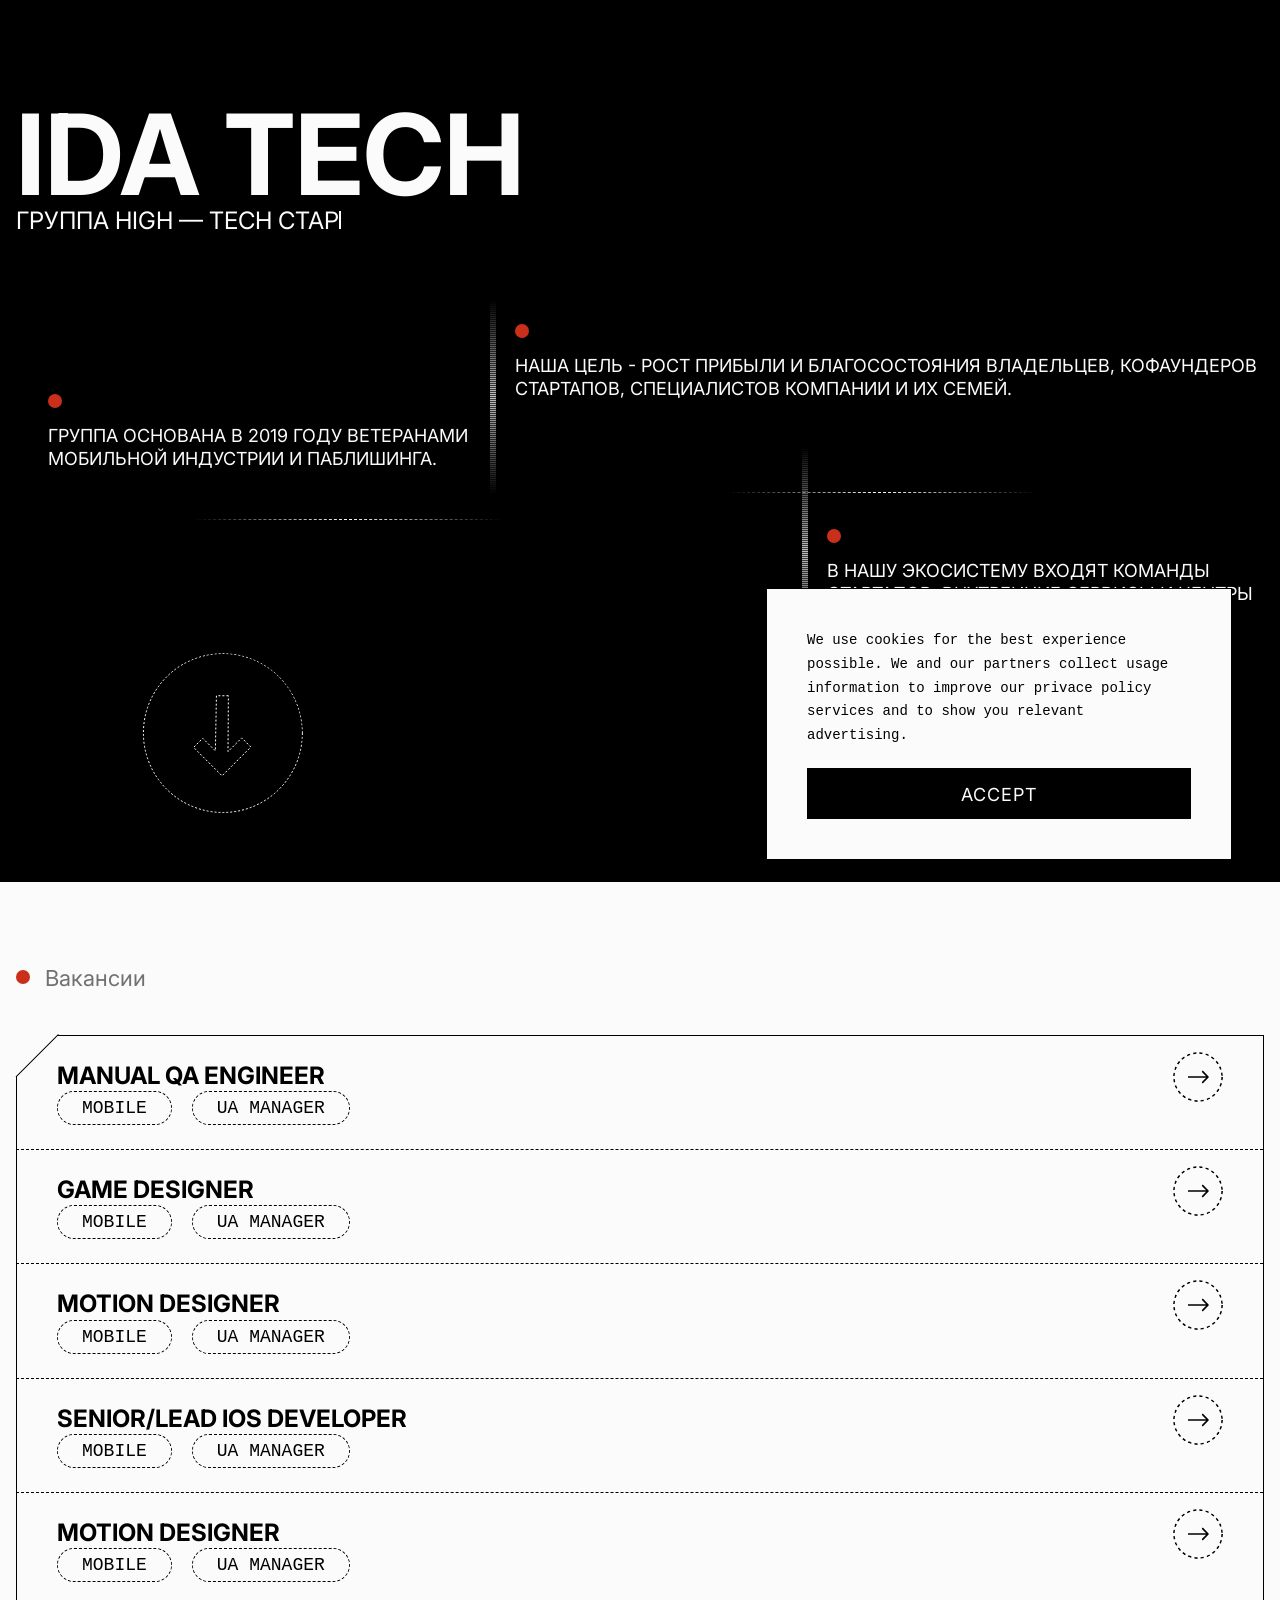
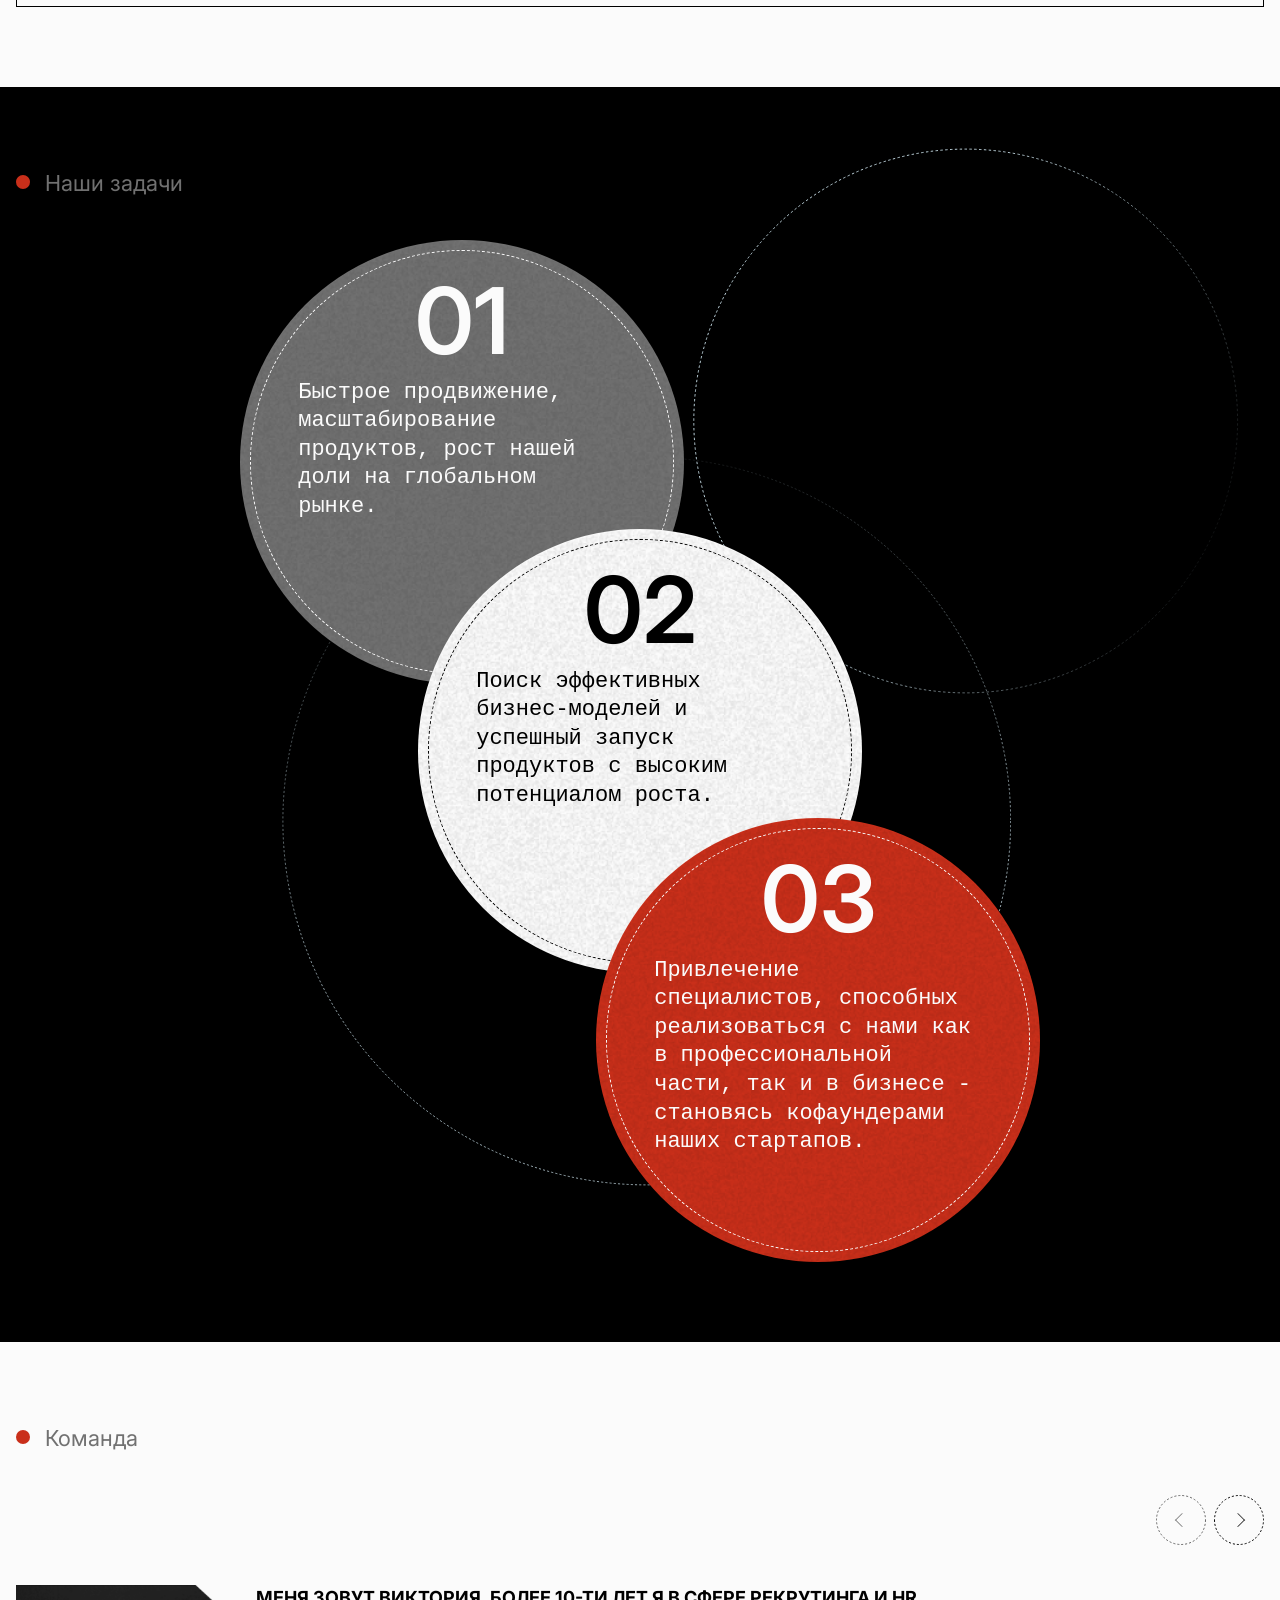
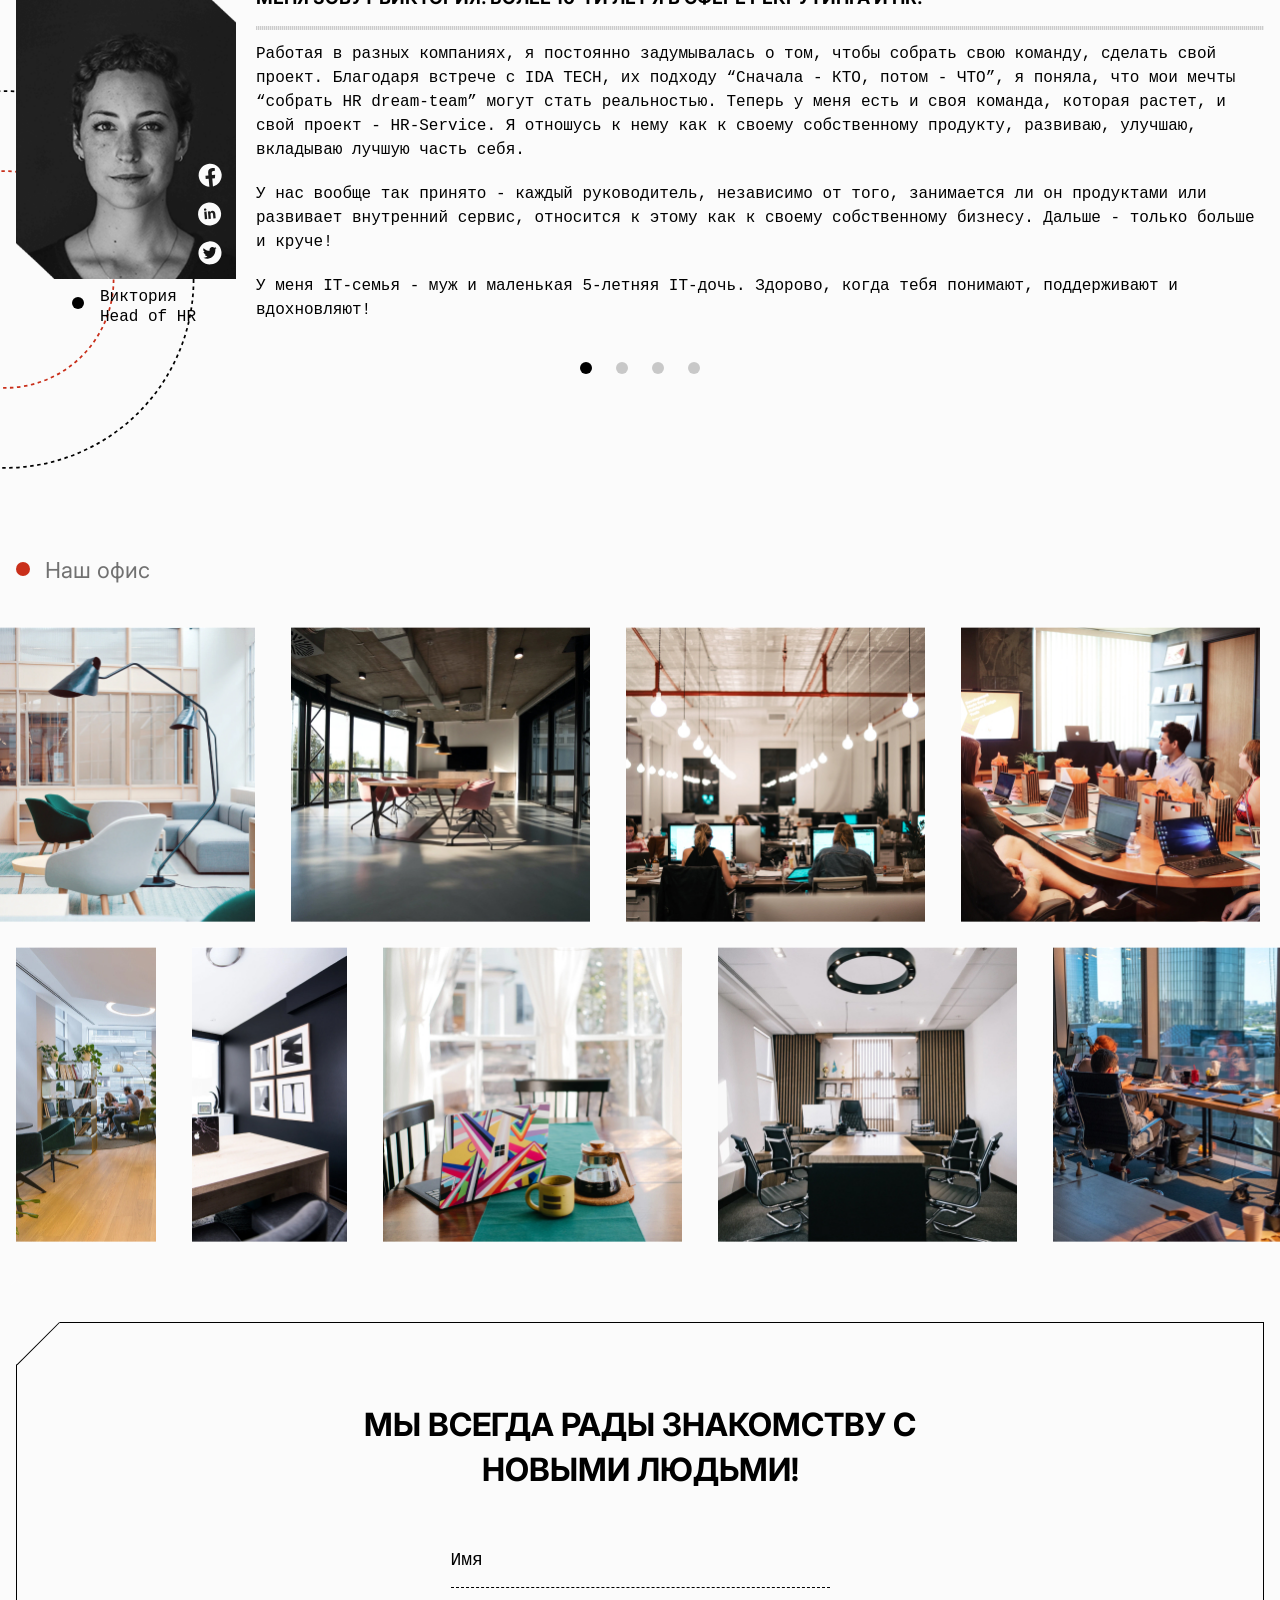
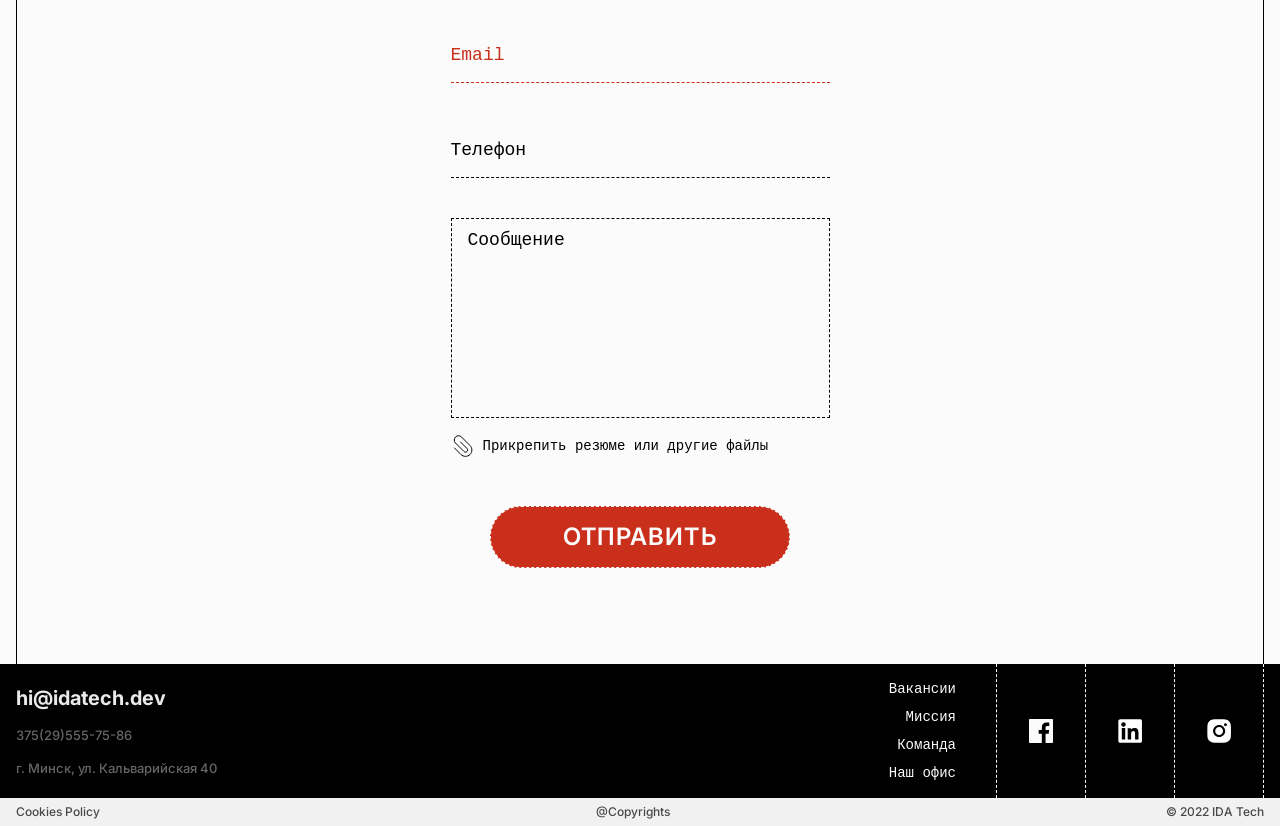
==== commit ab572a71: "fx" ====
--- a/index.html
+++ b/index.html
@@ -27,10 +27,10 @@
                 <button class="menu_close">close</button>
             </div>
             <nav class="menu_links">
-                <a href="#" class="menu_link">вакансии</a>
-                <a href="#" class="menu_link">Наши задачи</diav>
-                <a href="#" class="menu_link">команда</a>
-                <a href="#" class="menu_link">Наш офис</a>
+                <a href="#vacancies" class="menu_link">вакансии</a>
+                <a href="#tasks" class="menu_link">Наши задачи</diav>
+                <a href="#team" class="menu_link">команда</a>
+                <a href="#office" class="menu_link">Наш офис</a>
             </nav>
             <div class="menu_footer">
                 <div class="menu_footer-text">
@@ -76,6 +76,7 @@
         </div>
 
         <div class="section">
+            <a name="vacancies"></a>
             <div class="section_holder">
                 <span class="section_title">Вакансии </span>
                 <div class="vacancies">
@@ -89,7 +90,7 @@
                         </div>
                         <span class="vacancy_arrow"></span>
                     </div>
-                    <div class="vacancy active">
+                    <div class="vacancy">
                         <span class="vacancy_title">Game Designer</span>
                         <p class="vacancy_description">Lorem ipsum dolor sit amet, consectetur adipiscing elit, sed do eiusmod tempor incididunt ut labore et dolore magna aliqua. </p>
                         <div class="vacancy_tags">
@@ -130,6 +131,7 @@
         </div>
 
         <div class="section section__dark">
+            <a name="tasks"></a>
             <div class="section_holder">
                 <span class="section_title">Наши задачи</span>
                 <div class="tasks">
@@ -152,6 +154,7 @@
         </div>
 
         <div class="section">
+            <a name="team"></a>
             <div class="section_holder">
                 <span class="section_title">Команда</span>
                 <div class="team">
@@ -283,6 +286,7 @@
         </div>
 
         <div class="section">
+            <a name="office"></a>
             <div class="section_holder">
                 <span class="section_title">Наш офис</span>
                 <div class="office">
@@ -352,6 +356,7 @@
                             </div>
                         </div>
                     </div>
+                    <!--
                     <div class="office_adress">
                         <p>г. Минск, ул. Кальварийская 40</p>
                         <p>
@@ -359,6 +364,7 @@
                             <a href="mailto:hi@idatech.dev">hi@idatech.dev</a>
                         </p>
                     </div>
+                    -->
                 </div>
 
                 <div class="contact-form">
@@ -399,33 +405,38 @@
     </main>
 
     <footer class="footer">
-        <div class="footer_holder">
-            <div class="footer_left">
-                <span class="footer_logo">IDa TECH</span>
-                <div class="footer_text">
-                    <a href="#" class="footer_link">Cookies Policy</a>
-                    <span class="footer_copyrights">
-                        <span>@Copyrights</span>
-                        <span>© 2022 IDA Tech</span>
-                    </span>
-                </div>
-            </div>
-            <div class="footer_right">
-                <div class="footer_menu">
-                    <a href="#" class="footer_menu-link">Вакансии</a>
-                    <a href="#" class="footer_menu-link">Миссия</a>
-                    <a href="#" class="footer_menu-link">Команда</a>
-                    <a href="#" class="footer_menu-link">Наш офис</a>
-                </div>
-                <div class="footer_social">
-                    <a href="#" class="footer_social-link">
-                        <img class="footer_social-image" src="src/img/social/ln-footer.svg" alt="">
-                    </a>
-                    <a href="#" class="footer_social-link">
-                        <img class="footer_social-image" src="src/img/social/insta-footer.svg" alt="">
-                    </a>
-                </div>
-            </div>
+        <div class="footer_top">
+            <div class="footer_holder">
+                <div class="footer_left">
+                    <a href="mailto:Hi@idatech.dev" class="footer_mail">hi@idatech.dev</span>
+                    <a href="tel:+375(29)555-75-86" class="footer_link">375(29)555-75-86</a>
+                    <span class="footer_link">г. Минск, ул. Кальварийская 40</span>
+                </div>
+                <div class="footer_right">
+                    <div class="footer_menu">
+                        <a href="#" class="footer_menu-link">Вакансии</a>
+                        <a href="#" class="footer_menu-link">Миссия</a>
+                        <a href="#" class="footer_menu-link">Команда</a>
+                        <a href="#" class="footer_menu-link">Наш офис</a>
+                    </div>
+                    <div class="footer_social">
+                        <a href="#" class="footer_social-link">
+                            <img class="footer_social-image" src="src/img/social/fb-footer.svg" alt="">
+                        </a>
+                        <a href="#" class="footer_social-link">
+                            <img class="footer_social-image" src="src/img/social/ln-footer.svg" alt="">
+                        </a>
+                        <a href="#" class="footer_social-link">
+                            <img class="footer_social-image" src="src/img/social/insta-footer.svg" alt="">
+                        </a>
+                    </div>
+                </div>
+            </div>
+        </div>
+        <div class="footer_bottom">
+            <a href="#" class="footer_bottom-link">Cookies Policy</a>
+            <span class="footer_bottom-text">@Copyrights</span>
+            <span class="footer_bottom-text">© 2022 IDA Tech</span>
         </div>
     </footer>
 
--- a/style.css
+++ b/style.css
@@ -1 +1 @@
-@import"https://fonts.googleapis.com/css2?family=Inter:wght@400;500;600;700&family=PT+Mono&display=swap";/*! normalize.css v8.0.1 | MIT License | github.com/necolas/normalize.css */html{line-height:1.15;-webkit-text-size-adjust:100%}body{margin:0}main{display:block}h1{font-size:2em;margin:.67em 0}hr{box-sizing:content-box;height:0;overflow:visible}pre{font-family:monospace,monospace;font-size:1em}a{background-color:rgba(0,0,0,0)}abbr[title]{border-bottom:none;text-decoration:underline;-webkit-text-decoration:underline dotted;text-decoration:underline dotted}b,strong{font-weight:bolder}code,kbd,samp{font-family:monospace,monospace;font-size:1em}small{font-size:80%}sub,sup{font-size:75%;line-height:0;position:relative;vertical-align:baseline}sub{bottom:-0.25em}sup{top:-0.5em}img{border-style:none}button,input,optgroup,select,textarea{font-family:inherit;font-size:100%;line-height:1.15;margin:0}button,input{overflow:visible}button,select{text-transform:none}button,[type=button],[type=reset],[type=submit]{-webkit-appearance:button}button::-moz-focus-inner,[type=button]::-moz-focus-inner,[type=reset]::-moz-focus-inner,[type=submit]::-moz-focus-inner{border-style:none;padding:0}button:-moz-focusring,[type=button]:-moz-focusring,[type=reset]:-moz-focusring,[type=submit]:-moz-focusring{outline:1px dotted ButtonText}fieldset{padding:.35em .75em .625em}legend{box-sizing:border-box;color:inherit;display:table;max-width:100%;padding:0;white-space:normal}progress{vertical-align:baseline}textarea{overflow:auto}[type=checkbox],[type=radio]{box-sizing:border-box;padding:0}[type=number]::-webkit-inner-spin-button,[type=number]::-webkit-outer-spin-button{height:auto}[type=search]{-webkit-appearance:textfield;outline-offset:-2px}[type=search]::-webkit-search-decoration{-webkit-appearance:none}::-webkit-file-upload-button{-webkit-appearance:button;font:inherit}details{display:block}summary{display:list-item}template{display:none}[hidden]{display:none}html{scroll-behavior:smooth}body{color:#000;background:#f1f1f1;font:14px/1.3 "PT Mono",monospace;padding:0;scroll-behavior:smooth}@media all and (min-width: 744px){body{font-size:16px}}a{color:#781aa8;text-decoration:none;transition:.2s cubic-bezier(0.38, 0.005, 0.215, 1) color}a:hover,a.hover{outline:none}a:active,a.active{outline:none}a[href^=tel]{white-space:nowrap}p{margin:0 0 20px}@media all and (min-width: 1070px){p{margin-bottom:22px}}img{max-width:100%}img[data-src]{display:none}@media all and (min-width: 1070px){img[data-src]{display:initial}}button:focus,input:focus,textarea:focus{outline:none}table{border-collapse:collapse;min-width:100%}ol,ul{padding:0 0 0 20px;margin:0 0 20px}@media all and (min-width: 744px){ol,ul{padding-left:24px}}@media all and (min-width: 1070px){ol,ul{padding-left:28px}}ul{list-style:none}ul li{margin:0 0 8px;position:relative}ul li::before{content:"";height:5px;width:5px;border-radius:50%;background-color:#000;position:absolute;left:-15px;top:9px}a[name]{position:relative;top:-50px}.menu-opened{overflow:hidden}@media all and (min-width: 1070px){.menu-opened{overflow:initial}}.button,button,input[type=button],input[type=submit]{display:inline-block;background:rgba(0,0,0,0);box-sizing:border-box;border:1px dashed #fbfbfb;border-radius:50px;background-color:#c92f1a;cursor:pointer;color:#fbfbfb;font-family:"Inter",sans-serif;font-size:24px;font-weight:600;height:62px;line-height:58px;padding:0 24px;min-width:146px;white-space:nowrap;text-transform:uppercase;letter-spacing:.05em;text-align:center;width:100%;transition:.2s cubic-bezier(0.38, 0.005, 0.215, 1) color,.2s cubic-bezier(0.38, 0.005, 0.215, 1) background-color}@media all and (min-width: 744px){.button,button,input[type=button],input[type=submit]{width:auto;min-width:300px}}.button:hover,button:hover,input[type=button]:hover,input[type=submit]:hover{background-color:#a32d1d}.button:active,button:active,input[type=button]:active,input[type=submit]:active{background-color:#5a9d91}.button:disabled,button:disabled,input[type=button]:disabled,input[type=submit]:disabled{opacity:.6}input[type=text],input[type=password],input[type=search],input[type=email],input[type=url],input[type=tel]{color:#000;background:rgba(0,0,0,0);border:none;border-bottom:1px dashed currentColor;border-radius:0;box-sizing:border-box;font:18px "PT Mono",monospace;height:55px;line-height:34px;padding:0;width:100%;transition:.2s ease-in border-color,.2s ease-in color,.2s ease-in padding}input[type=text]::-webkit-input-placeholder,input[type=password]::-webkit-input-placeholder,input[type=search]::-webkit-input-placeholder,input[type=email]::-webkit-input-placeholder,input[type=url]::-webkit-input-placeholder,input[type=tel]::-webkit-input-placeholder{color:#000}input[type=text]::-moz-placeholder,input[type=password]::-moz-placeholder,input[type=search]::-moz-placeholder,input[type=email]::-moz-placeholder,input[type=url]::-moz-placeholder,input[type=tel]::-moz-placeholder{color:#000}input[type=text]:-ms-input-placeholder,input[type=password]:-ms-input-placeholder,input[type=search]:-ms-input-placeholder,input[type=email]:-ms-input-placeholder,input[type=url]:-ms-input-placeholder,input[type=tel]:-ms-input-placeholder{color:#000}input[type=text]:focus,input[type=password]:focus,input[type=search]:focus,input[type=email]:focus,input[type=url]:focus,input[type=tel]:focus{color:#000;border-color:#000;padding-left:8px}.error input[type=text],.error input[type=password],.error input[type=search],.error input[type=email],.error input[type=url],.error input[type=tel]{color:#c92f1a}.error input[type=text]::-webkit-input-placeholder,.error input[type=password]::-webkit-input-placeholder,.error input[type=search]::-webkit-input-placeholder,.error input[type=email]::-webkit-input-placeholder,.error input[type=url]::-webkit-input-placeholder,.error input[type=tel]::-webkit-input-placeholder{color:#c92f1a}.error input[type=text]::-moz-placeholder,.error input[type=password]::-moz-placeholder,.error input[type=search]::-moz-placeholder,.error input[type=email]::-moz-placeholder,.error input[type=url]::-moz-placeholder,.error input[type=tel]::-moz-placeholder{color:#c92f1a}.error input[type=text]:-ms-input-placeholder,.error input[type=password]:-ms-input-placeholder,.error input[type=search]:-ms-input-placeholder,.error input[type=email]:-ms-input-placeholder,.error input[type=url]:-ms-input-placeholder,.error input[type=tel]:-ms-input-placeholder{color:#c92f1a}textarea{color:#000;background:rgba(0,0,0,0);border:1px dashed currentColor;border-radius:0;box-sizing:border-box;font:18px "PT Mono",monospace;height:55px;line-height:34px;padding:4px 16px;width:100%;resize:none;height:200px;margin:0 0 16px}textarea::-webkit-input-placeholder{color:#000}textarea::-moz-placeholder{color:#000}textarea:-ms-input-placeholder{color:#000}.error textarea{color:#c92f1a}.error textarea::-webkit-input-placeholder{color:#c92f1a}.error textarea::-moz-placeholder{color:#c92f1a}.error textarea:-ms-input-placeholder{color:#c92f1a}input[type=checkbox]{position:absolute;visibility:hidden;z-index:-1}input[type=checkbox]+label:not([class]){cursor:pointer;display:inline-block;padding:0 0 0 36px;min-height:20px;position:relative;margin:0;transition:.2s cubic-bezier(0.38, 0.005, 0.215, 1) color}@media all and (min-width: 744px){input[type=checkbox]+label:not([class]){font-size:18px}}input[type=checkbox]+label:not([class])::before{content:"";box-sizing:border-box;border:1px solid #ececec;border-radius:4px;height:20px;width:20px;position:absolute;top:-1px;left:0;transition:.1s ease-in-out border-color,.1s ease-in-out background-color}@media all and (min-width: 1070px){input[type=checkbox]+label:not([class])::before{height:26px;width:26px}}input[type=checkbox]+label:not([class])::after{content:"";box-sizing:border-box;background:url(src/img/check.svg) no-repeat center/100% 100%;width:9px;height:9px;position:absolute;top:5px;left:6px;opacity:0;transform:scale(0.3);transition:.1s cubic-bezier(0.38, 0.005, 0.215, 1) opacity,.2s cubic-bezier(0.38, 0.005, 0.215, 1) transform}@media all and (min-width: 1070px){input[type=checkbox]+label:not([class])::after{width:12px;height:12px;top:6px;left:7px}}input[type=checkbox]:hover+label::before{border-color:#000}input[type=checkbox]:checked+label::before{background-color:#7360e6;border-color:#7360e6}input[type=checkbox]:checked+label::after{opacity:1;transform:scale(1)}input[type=checkbox]:checked+label:hover::before{opacity:.9}input[type=checkbox]:disabled+label{opacity:.6;cursor:default}input[type=checkbox]:disabled+label::before{opacity:.6;filter:grayscale(1);pointer-events:none}.error input[type=checkbox]+label:not([class])::before{border-color:#c92f1a}input[type=radio]{position:absolute;visibility:hidden;z-index:-1}input[type=radio]+label:not([class]){cursor:pointer;display:block;box-sizing:border-box;padding:25px 0 25px 50px;color:rgba(0,0,0,.5);font-weight:bold;font-size:14px;position:relative;margin:0 0 20px;border:1px solid #e5e5e5;min-height:63px;line-height:.7;border-radius:3px;transition:.2s cubic-bezier(0.38, 0.005, 0.215, 1) color}@media all and (min-width: 744px){input[type=radio]+label:not([class]){font-size:22px}}input[type=radio]+label:not([class])::before{content:"";border:1px solid #313235;border-radius:50%;height:17px;width:17px;position:absolute;top:22px;left:17px;transition:.1s ease-in-out border-color}input[type=radio]+label:not([class])::after{content:"";background:rgba(0,0,0,0);border-radius:50%;width:11px;height:11px;position:absolute;top:26px;left:21px;transform:scale(0.6);transition:.15s cubic-bezier(0.38, 0.005, 0.215, 1) background,.15s cubic-bezier(0.38, 0.005, 0.215, 1) transform}input[type=radio]:checked+label{color:#000}input[type=radio]:checked+label::before{border-color:#c92f1a}input[type=radio]:checked+label::after{background-color:#c92f1a;transform:scale(1)}input[type=radio]:checked+label:hover::after{transform:scale(0.8)}label{font-size:14px;line-height:1.4;color:#000;display:block;text-align:left;position:relative;margin:0 0 8px}@media all and (min-width: 744px){label{font-size:16px}}label.required::after{content:" *";color:#c92f1a}.form_row{margin:0 0 40px}@media all and (min-width: 1070px){.form_columns{display:flex;justify-content:space-between;gap:156px}}@media all and (min-width: 1070px){.form_column{flex-grow:1;margin-bottom:80px}}h1,.heading-1{font-family:"Inter",sans-serif;font-size:48px;line-height:1.3;font-weight:700;margin:0 0 70px}@media all and (min-width: 1070px){h1,.heading-1{font-size:106px}}h2,.heading-2{font-family:"Inter",sans-serif;font-size:32px;line-height:1.3;font-weight:700;margin:0 0 20px}@media all and (min-width: 1070px){h2,.heading-2{font-size:66px}}h3,.heading-3{font-family:"Inter",sans-serif;font-size:20px;line-height:1.4;font-weight:500}@media all and (min-width: 1070px){h3,.heading-3{font-size:41px}}h4,.heading-4{font-family:"Inter",sans-serif;font-size:20px;line-height:1.3;font-weight:400}@media all and (min-width: 1070px){h4,.heading-4{font-size:26px}}h5,.heading-5{font-family:"Inter",sans-serif;font-size:16px;line-height:1.2;font-weight:400}@media all and (min-width: 1070px){h5,.heading-5{font-size:16px}}.header{position:absolute;top:0;left:0;right:0;height:100px;background:url(src/img/header-bg.svg) no-repeat 100% top/auto 100%}@media all and (min-width: 1070px){.header{height:50px;background-size:50px 50px}}.header__static{position:relative;background-color:#000}@media all and (min-width: 1070px){.header__static{height:100px}}.header_holder{padding-left:16px;padding-right:16px;display:flex;justify-content:center;align-items:center;height:100%}@media all and (min-width: 1070px){.header_holder{max-width:1240px;margin:auto}}@media all and (min-width: 1070px){.header_holder{justify-content:space-between}}.header_back{background:url(src/img/back.svg) no-repeat left center/40px 40px;position:absolute;left:16px;top:50%;margin-top:-20px;height:40px;width:40px;font-size:0;transition:.2s cubic-bezier(0.38, 0.005, 0.215, 1)}@media all and (min-width: 744px){.header_back{font-size:14px;line-height:40px;padding:0 0 0 52px;width:auto;color:#fbfbfb}}@media all and (min-width: 1070px){.header_back{position:static;flex-grow:1;width:33.33%;margin:0}}.header_back:hover{opacity:.6}.header_back:active{opacity:.8}.header_logo{font-family:"Inter",sans-serif;font-weight:700;font-size:32px;line-height:.9;text-transform:uppercase;color:#fbfbfb;text-align:center}@media all and (min-width: 744px){.header_logo{font-size:40px}}@media all and (min-width: 1070px){.header_logo{flex-grow:1;width:33.33%}}.logo{position:absolute;top:16px;left:16px;z-index:2;transition:.5s linear opacity}@media all and (min-width: 1070px){.logo{left:74px}}.logo:hover{opacity:.6}.logo:active{opacity:.8}.logo_image{display:block;width:67px}@media all and (min-width: 1070px){.logo_image{width:110px}}.footer{background-color:#000;color:#fbfbfb;padding:24px 16px 8px}@media all and (min-width: 744px){.footer{padding:0}}.footer_holder{padding-left:16px;padding-right:16px;display:flex;flex-direction:column;position:relative}@media all and (min-width: 1070px){.footer_holder{max-width:1240px;margin:auto}}@media all and (min-width: 744px){.footer_holder{flex-direction:row;justify-content:space-between;align-items:flex-end}}@media all and (min-width: 1070px){.footer_holder{align-items:stretch}}.footer_logo{font-family:"Inter",sans-serif;font-weight:700;font-size:40px;line-height:90%;text-transform:uppercase;margin:0 0 24px;display:block}@media all and (min-width: 744px){.footer_logo{margin:0 0 11px}}@media all and (min-width: 1070px){.footer_logo{font-size:51px;margin-bottom:32px}}.footer_left{display:contents}@media all and (min-width: 744px){.footer_left{display:block;padding:0 0 16px}}@media all and (min-width: 1070px){.footer_left{padding:42px 0}}.footer_right{order:2;margin:0 0 40px}@media all and (min-width: 744px){.footer_right{margin:0;display:flex;align-items:stretch;gap:20px;order:initial}}@media all and (min-width: 1070px){.footer_right{gap:70px}}.footer_text{order:3;opacity:.7}@media all and (min-width: 744px){.footer_text{order:initial}}.footer_link,.footer_copyrights{font-weight:500;font-size:10px;line-height:20px;color:#d9d9d9}@media all and (min-width: 1070px){.footer_link,.footer_copyrights{font-size:12px}}.footer_copyrights{display:inline-flex;gap:12px}.footer_menu{position:absolute;right:16px;top:50%;transform:translateY(-50%);display:flex;flex-direction:column;gap:8px}@media all and (min-width: 744px){.footer_menu{position:static;transform:none;text-align:right;padding:16px 0}}@media all and (min-width: 1070px){.footer_menu{align-items:center;flex-direction:row;gap:32px}}.footer_menu-link{display:block;font-size:14px;color:#fbfbfb;transition:.2s cubic-bezier(0.38, 0.005, 0.215, 1) opacity,.2s cubic-bezier(0.38, 0.005, 0.215, 1) color}.footer_menu-link:hover{color:#5a9d91}.footer_menu-link:active{opacity:.8}.footer_social{display:flex;align-items:stretch}.footer_social-link{display:flex;align-items:center;padding:24px 32px;border-right:1px dashed #fbfbfb}@media all and (min-width: 1070px){.footer_social-link{padding-left:64px;padding-right:64px}}.footer_social-link:first-child{border-left:1px dashed #fbfbfb}.footer_social-image{height:32px;width:32px;transition:.2s cubic-bezier(0.38, 0.005, 0.215, 1) opacity,.1s cubic-bezier(0.38, 0.005, 0.215, 1) transform}@media all and (min-width: 1070px){.footer_social-image{height:64px;width:64px}}.footer_social-image:hover{opacity:.8}.footer_social-image:active{transform:scale(0.9)}.menu{background-color:#fbfbfb;box-sizing:border-box;position:fixed;z-index:11;display:flex;flex-direction:column;justify-content:space-between;align-items:stretch;height:100%;overflow-y:auto;left:100%;top:0;width:100%;transform:translateX(0);transition:.6s cubic-bezier(0.38, 0.005, 0.215, 1) transform}@media all and (min-width: 1070px){.menu{background:none;right:100px;top:60px;left:auto;width:auto;height:auto;z-index:11;mix-blend-mode:difference;overflow-y:visible}}.menu-opened .menu{transform:translateX(-100%)}@media all and (min-width: 1070px){.header__static .menu{position:static;flex-grow:1;width:33.33%}}@media all and (min-width: 1070px){.menu::before,.menu::after{content:"";width:705px;height:705px;position:absolute;right:-445px;top:-440px}}@media all and (min-width: 1070px){.header__static .menu::before,.header__static .menu::after{content:none}}@media all and (min-width: 1070px){.menu::before{background:url(src/img/menu-circle.svg) no-repeat center center/100% 100%}}@media all and (min-width: 1070px){.menu::after{border-radius:50%;background-color:#fbfbfb;transform:scale(0);transform-origin:center center;transition:.3s cubic-bezier(0.38, 0.005, 0.215, 1) transform}}@media all and (min-width: 1070px){.menu:hover::after{transform:scale(1)}}.menu_header{display:flex;align-items:center;justify-content:center;padding:36px 0;position:relative;border-bottom:1px dashed #000}@media all and (min-width: 1070px){.menu_header{display:none}}.menu_logo{font-family:"Inter",sans-serif;font-weight:700;font-size:32px;line-height:90%;text-transform:uppercase;color:#000}@media all and (min-width: 744px){.menu_logo{font-size:40px}}.menu_close{border:none;padding:0;background:rgba(0,0,0,0);height:auto;line-height:1.2;min-width:0;width:auto;border-radius:0;text-transform:none;color:#000;font-size:14px;position:absolute;right:18px;top:40px;transition:.2s cubic-bezier(0.38, 0.005, 0.215, 1) opacity,.2s cubic-bezier(0.38, 0.005, 0.215, 1) color}.menu_close:hover{transform:none;background:rgba(0,0,0,0)}.menu_close:active{transform:none;background:rgba(0,0,0,0)}.menu_close:hover{color:#5a9d91}.menu_close:active{opacity:.8}.menu_links{flex-grow:1;display:flex;flex-direction:column;align-items:center;justify-content:center}@media all and (min-width: 1070px){.menu_links{align-items:stretch;text-align:right;position:relative;z-index:1;mix-blend-mode:difference}}@media all and (min-width: 1070px){.header__static .menu_links{flex-direction:row;gap:24px}}.menu_link{font-size:24px;color:#000;margin:12px 0;transition:.3s cubic-bezier(0.38, 0.005, 0.215, 1) color}@media all and (min-width: 1070px){.menu_link{color:#fbfbfb;font-size:16px;margin:8px 0}}.menu_link:hover{color:#5a9d91}@media all and (min-width: 1070px){.header__static .menu_link{flex-shrink:0}}.menu_footer{background-color:#000;border-top:1px dashed #fbfbfb}@media all and (min-width: 1070px){.menu_footer{display:none}}.menu_footer-text{padding:80px 16px;display:flex;flex-direction:column;justify-content:center;align-items:center;gap:12px}@media all and (min-width: 744px){.menu_footer-text{padding-top:126px;padding-bottom:126px}}.menu_footer-link{color:#fbfbfb;font-size:16px;line-height:1.5;transition:.2s cubic-bezier(0.38, 0.005, 0.215, 1) opacity,.2s cubic-bezier(0.38, 0.005, 0.215, 1) color}.menu_footer-link:hover{color:#5a9d91}.menu_footer-link:active{opacity:.8}.menu_footer-social{display:flex;align-items:stretch;justify-content:center;border-top:1px dashed #fbfbfb}.menu_footer-social-link{display:flex;align-items:center;padding:24px 32px;border-right:1px dashed #fbfbfb}@media all and (min-width: 1070px){.menu_footer-social-link{padding-left:64px;padding-right:64px}}.menu_footer-social-link:first-child{border-left:1px dashed #fbfbfb}.menu_footer-social-image{height:32px;width:32px;transition:.2s cubic-bezier(0.38, 0.005, 0.215, 1) opacity,.1s cubic-bezier(0.38, 0.005, 0.215, 1) transform}.menu_footer-social-image:hover{opacity:.8}.menu_footer-social-image:active{transform:scale(0.9)}.menu-toggle{border:none;padding:0;background:rgba(0,0,0,0);height:auto;line-height:1.2;min-width:0;width:auto;border-radius:0;text-transform:none;position:fixed;top:26px;right:16px;width:24px;height:24px;z-index:10}.menu-toggle:hover{transform:none;background:rgba(0,0,0,0)}.menu-toggle:active{transform:none;background:rgba(0,0,0,0)}@media all and (min-width: 744px){.menu-toggle{display:none}}@media all and (min-width: 744px){.header__static .menu-toggle{display:block}}@media all and (min-width: 1070px){.header__static .menu-toggle{display:none}}.menu-toggle_line{position:absolute;top:50%;left:0;width:24px;height:2px;background:url(src/img/burger-line.svg) no-repeat center center/100% 100%}.menu-toggle_line:nth-child(1){margin-top:-6px}@media all and (min-width: 1070px){.menu-toggle_line:nth-child(1){margin-top:-10px}}.menu-toggle_line:nth-child(2){margin-top:6px}@media all and (min-width: 1070px){.menu-toggle_line:nth-child(2){margin-top:10px}}.content{padding-left:16px;padding-right:16px}@media all and (min-width: 1070px){.content{max-width:1240px;margin:auto}}.popup{background:#fbfbfb;position:fixed;top:0;left:0;right:0;bottom:0;padding:96px 24px 24px;box-sizing:border-box;z-index:20;pointer-events:none;opacity:0;transform:translateY(30%);transition:.3s cubic-bezier(0.38, 0.005, 0.215, 1) transform,.3s cubic-bezier(0.38, 0.005, 0.215, 1) opacity}@media all and (min-width: 1070px){.popup{padding:64px}}.popup.opened{opacity:1;transform:translateY(0%);pointer-events:all}.popup_close{background:url(src/img/popup-close.svg) no-repeat center center/contain;border:none;height:40px;width:40px;position:absolute;top:32px;right:24px;z-index:3;min-width:0;padding:0;transition:.2s cubic-bezier(0.38, 0.005, 0.215, 1) opacity}.popup_close:hover{opacity:.6}.popup_close:active{opacity:1}.popup_content{overflow:auto;height:100%;max-width:910px;margin:auto}@media all and (min-width: 744px){.popup_content__center{display:flex;flex-direction:column;justify-content:center}}.popup h1{font-weight:700;text-transform:uppercase}.popup h2{font-family:"PT Mono",monospace;font-size:24px;font-weight:700}@media all and (min-width: 1070px){.popup h2{font-size:32px}}.popup h3{font-family:"PT Mono",monospace;font-size:18px;font-weight:700;margin:40px 0 20px}@media all and (min-width: 1070px){.popup h3{font-size:24px}}.fade{position:fixed;top:0;left:0;width:100vw;height:100vh;pointer-events:none;transition:.3s cubic-bezier(0.38, 0.005, 0.215, 1) background}.menu-opened .fade,.fade.opened{background-color:rgba(0,0,0,.6);pointer-events:all;z-index:10}.filters-opened .fade{z-index:100}.main{padding:176px 0 0}@media all and (min-width: 1070px){.main{padding-top:318px}}.main__small-top-indent{padding-top:0}.section{background-color:#fbfbfb;padding:80px 0 0;position:relative}@media all and (min-width: 1070px){.section{padding-top:120px;overflow:hidden}}.section__dark{background-color:#000;color:#fbfbfb}.section_holder{padding-left:16px;padding-right:16px}@media all and (min-width: 1070px){.section_holder{max-width:1240px;margin:auto}}.section_title{display:block;margin:0 0 40px;position:relative;padding:0 0 0 29px;font-size:22px;line-height:1.5;color:#717171;font-family:"Inter",sans-serif}.section_title::before{content:"";height:14px;width:14px;border-radius:50%;position:absolute;left:0;top:8px;background-color:#c92f1a}.showcase{padding:16px 0 64px}@media all and (min-width: 744px){.showcase{padding-top:24px;padding-bottom:68px}}@media all and (min-width: 1070px){.showcase{padding-top:60px;padding-bottom:240px;position:relative}}.showcase_title{font-size:56px;line-height:.9;margin:0}@media all and (min-width: 744px){.showcase_title{font-size:112px}}@media all and (min-width: 1070px){.showcase_title{font-size:214px}}.showcase_subtitle{font-size:22px;font-weight:400;text-transform:uppercase;margin:0 0 64px;min-height:28.6px}@media all and (min-width: 744px){.showcase_subtitle{font-size:24px;min-height:31.2px}}@media all and (min-width: 1070px){.showcase_subtitle{font-size:44px;min-height:57.2px}}@media all and (min-width: 744px){.showcase_features{display:flex;flex-wrap:wrap;gap:30px;justify-content:flex-end}}@media all and (min-width: 1070px){.showcase_features{justify-content:flex-start;flex-wrap:nowrap}}.showcase_feature{display:block;font-size:18px;padding:54px 0 24px;position:relative;font-family:"Inter",sans-serif;text-transform:uppercase}@media all and (min-width: 744px){.showcase_feature{width:35%}}@media all and (min-width: 744px){.showcase_feature:nth-child(1){margin:70px 0 0}}@media all and (min-width: 1070px){.showcase_feature:nth-child(1){width:292px}}@media all and (min-width: 744px){.showcase_feature:nth-child(1)::before{bottom:-25px;top:auto;left:33%}}@media all and (min-width: 1070px){.showcase_feature:nth-child(1)::before{bottom:auto;top:-30px;left:0;transform:translateX(-40%)}}@media all and (min-width: 744px){.showcase_feature:nth-child(2){width:60%}}@media all and (min-width: 1070px){.showcase_feature:nth-child(2){width:261px;margin-top:-10px}}@media all and (min-width: 744px){.showcase_feature:nth-child(2)::before{content:none}}@media all and (min-width: 1070px){.showcase_feature:nth-child(2)::before{content:"";top:auto;bottom:-90px;transform:translateX(-40%)}}@media all and (min-width: 744px){.showcase_feature:nth-child(2)::after{height:324px}}@media all and (min-width: 744px){.showcase_feature:nth-child(3){margin-top:-20px}}@media all and (min-width: 1070px){.showcase_feature:nth-child(3){width:280px;margin-top:60px}}@media all and (min-width: 744px){.showcase_feature:nth-child(3)::before{transform:translateX(-40%);top:-13px}}@media all and (min-width: 1070px){.showcase_feature:nth-child(3)::before{top:-90px}}@media all and (min-width: 744px){.showcase_feature:nth-child(3)::after{height:349px;top:-13px;transform:none}}.showcase_feature::before{content:"";border-top:1px dashed currentColor;-webkit-mask:linear-gradient(90deg, rgba(255, 255, 255, 0), white 50%, white 50%, rgba(255, 255, 255, 0) 100%);mask:linear-gradient(90deg, rgba(255, 255, 255, 0), white 50%, white 50%, rgba(255, 255, 255, 0) 100%);position:absolute;left:0;top:0;right:0}.showcase_feature::after{content:"";position:absolute;left:-25px;top:50%;transform:translateY(-50%);background:repeating-linear-gradient(0deg, #fff, transparent 2px);-webkit-mask:linear-gradient(0deg, rgba(255, 255, 255, 0), white 50%, white 50%, rgba(255, 255, 255, 0) 100%);mask:linear-gradient(0deg, rgba(255, 255, 255, 0), white 50%, white 50%, rgba(255, 255, 255, 0) 100%);width:6px}.showcase_feature-dot{height:14px;width:14px;position:absolute;left:0;top:24px;background-color:#c92f1a;border-radius:50%}.showcase_down{width:161px;height:161px;border-radius:50%;background:url(src/img/scroll-down.svg) no-repeat center/100%;margin:auto;transition:.2s cubic-bezier(0.38, 0.005, 0.215, 1) opacity}@media all and (min-width: 744px){.showcase_down{margin:0 0 0 126px}}@media all and (min-width: 1070px){.showcase_down{position:absolute;right:0;bottom:100px}}.showcase_down:hover{opacity:.6}.showcase_down:active{opacity:.8}.vacancies{border-bottom:1px solid #000;border-right:1px solid #000}.vacancy{padding:16px 24px;border-top:1px dashed #000;border-left:1px solid #000;position:relative;transition:.2s cubic-bezier(0.38, 0.005, 0.215, 1) background,.2s cubic-bezier(0.38, 0.005, 0.215, 1) border}@media all and (min-width: 744px){.vacancy{padding:24px 40px;display:grid;grid-template-columns:55% 45%}}@media all and (min-width: 1070px){.vacancy{padding:35px 52px}}.vacancy:first-child{border-top-style:solid}.vacancy.active,.vacancy:hover{background-color:#c92f1a;color:#fbfbfb;border-top:1px solid #c92f1a}.vacancy.active::before,.vacancy:hover::before{content:"";position:absolute;top:0;left:-1px;bottom:0;width:4px;background:repeating-linear-gradient(#FBFBFB, #C92F1A 2px)}.vacancy.active+.vacancy,.vacancy:hover+.vacancy{border-top:1px solid #c92f1a}.vacancy_title{width:70%;font-size:22px;font-weight:700;font-family:"Inter",sans-serif;margin:0;display:block;text-transform:uppercase}@media all and (min-width: 744px){.vacancy_title{grid-row:1;grid-column:1;font-size:24px}}@media all and (min-width: 1070px){.vacancy_title{font-size:44px}}.vacancy_description{font-size:16px;margin:24px 0 30px;transition:.2s cubic-bezier(0.38, 0.005, 0.215, 1) opacity}@media all and (min-width: 744px){.vacancy_description{grid-row:2 span;grid-column:2;margin:0 60px 0 0;opacity:0}}@media all and (min-width: 1070px){.vacancy_description{font-size:22px}}@media all and (min-width: 744px){.vacancy:hover .vacancy_description,.vacancy.active .vacancy_description{opacity:1}}.vacancy_tags{display:flex;gap:20px;grid-row:2;grid-column:1}.vacancy_tag{font-size:14px;text-transform:uppercase;padding:0 16px;border:1px dashed #000;border-radius:20px;height:29px;line-height:31px}@media all and (min-width: 744px){.vacancy_tag{height:32px;line-height:33px;font-size:18px;padding:0 24px}}.vacancy:hover .vacancy_tag,.vacancy.active .vacancy_tag{border-color:#fbfbfb}.vacancy_arrow{position:absolute;background:#fbfbfb url(src/img/arrow-right.svg) no-repeat center/100%;width:30px;height:30px;position:absolute;top:16px;right:24px;border-radius:50%}@media all and (min-width: 744px){.vacancy_arrow{width:50px;height:50px;top:16px;right:40px}}@media all and (min-width: 1070px){.vacancy_arrow{top:24px}}.vacancy_arrow::after{content:"";background:#fbfbfb url(src/img/arrow-right-red.svg) no-repeat center/100%;position:absolute;top:0;left:0;right:0;bottom:0;border-radius:50%;opacity:0;transition:.2s cubic-bezier(0.38, 0.005, 0.215, 1) opacity}.vacancy:hover .vacancy_arrow::after,.vacancy.active .vacancy_arrow::after{opacity:1}.tasks{display:flex;flex-direction:column;align-items:center;padding:0 0 80px}@media all and (min-width: 744px){.tasks{max-width:800px;margin:auto}}@media all and (min-width: 1070px){.tasks{max-width:1066px;padding-top:0}}.tasks_circle{position:absolute;max-width:none;transform-origin:center}.tasks_circle__1{left:50%;top:180px;transform:translateX(-50%);height:560px;width:560px}@media all and (min-width: 744px){.tasks_circle__1{left:75%;top:50px;transform:translateX(-50%) rotate(-235deg)}}@media all and (min-width: 1070px){.tasks_circle__1{height:705px;width:705px;transform:translateX(20%) rotate(-20deg);top:-10px;left:auto;right:0}}.tasks_circle__2{right:-20%;bottom:-50px;transform:rotate(20deg);height:742px;width:742px}@media all and (min-width: 744px){.tasks_circle__2{left:50%;bottom:150px;right:auto;transform:translateX(-50%) rotate(0deg)}}@media all and (min-width: 1070px){.tasks_circle__2{height:705px;width:705px;transform:translateX(0) rotate(0deg);bottom:-180px;left:90px}}.task{width:calc(100vw - 32px);height:calc(100vw - 32px);border-radius:50%;background:#fbfbfb url(src/img/task-bg.png) no-repeat center/100%;box-sizing:border-box;padding:40px;display:flex;flex-direction:column;align-items:center;margin-top:-90px;color:#000;position:relative;z-index:1}@media all and (min-width: 744px){.task{width:444px;height:444px;margin-top:-155px}}@media all and (min-width: 1070px){.task{margin-top:-370px;align-items:flex-start}}.task:nth-child(1){background-color:#717171;margin-top:0;color:#fbfbfb}@media all and (min-width: 744px){.task:nth-child(1){align-self:flex-start}}.task:nth-child(3){background-color:#c92f1a;color:#fbfbfb}@media all and (min-width: 744px){.task:nth-child(3){align-self:flex-end}}.task::before{content:"";position:absolute;top:8px;left:8px;right:8px;bottom:8px;border:1px dashed currentColor;border-radius:50%;pointer-events:none}@media all and (min-width: 744px){.task::before{top:10px;left:10px;right:10px;bottom:10px}}.task_number{font-weight:600;font-size:80px;line-height:.9;font-family:"Inter",sans-serif;margin:0 0 10px;text-align:center;width:100%}@media all and (min-width: 744px){.task_number{font-size:92px;margin-bottom:16px}}.task_title{font-size:16px;max-width:80%;text-align:center}@media all and (min-width: 744px){.task_title{font-size:22px;text-align:left;max-width:90%}}@media all and (min-width: 744px){.person{display:flex;gap:20px}}.person_image-wrapper{width:65%;position:relative;margin:0 0 8px}@media all and (min-width: 744px){.person_image-wrapper{width:100%}}.person_image{width:100%;transition:.2s cubic-bezier(0.38, 0.005, 0.215, 1) filter}@media all and (min-width: 1070px){.active .person_image{filter:sepia(100%) hue-rotate(310deg) saturate(3)}}.person_name{font-size:16px;display:block;margin:0 0 0 84px;position:relative}.person_name::before{content:"";width:12px;height:12px;background-color:#000;position:absolute;border-radius:50%;position:absolute;left:-28px;top:10px}.person_position{font-size:14px;margin:0 0 0 84px}@media all and (min-width: 744px){.person_position{font-size:16px}}.person_social{position:absolute;right:14px;bottom:14px;display:flex;flex-direction:column;gap:15px}.person_social-icon{height:24px;width:24px}@media all and (min-width: 1070px){.person_social-icon{opacity:0;transition:.2s cubic-bezier(0.38, 0.005, 0.215, 1) opacity}}@media all and (min-width: 1070px){.active .person_social-icon{opacity:1}}.person_title{font-family:"Inter",sans-serif;font-weight:700;font-size:18px;display:block;margin:16px 0;text-transform:uppercase}@media all and (min-width: 744px){.person_title{margin-top:0}}.person_description{font-size:14px;line-height:1.5;position:relative;padding:16px 0 0}@media all and (min-width: 744px){.person_description{font-size:16px}}@media all and (min-width: 1070px){.person_description{-moz-columns:2;columns:2}}.person_description::before{content:"";background:repeating-linear-gradient(90deg, rgba(0, 0, 0, 0.25), transparent 2px);position:absolute;left:0;right:0;top:0;height:4px}.person_header{transition:.2s cubic-bezier(0.38, 0.005, 0.215, 1) transform}@media all and (min-width: 744px){.person_header{width:220px;flex-shrink:0}}@media all and (min-width: 1070px){.person_header{width:100%}}@media all and (min-width: 1070px){.active .person_header{transform:rotate(-5deg)}}@media all and (min-width: 1070px){.person_content{position:absolute;left:0;bottom:0;opacity:0;width:75%;pointer-events:none;transition:.2s cubic-bezier(0.38, 0.005, 0.215, 1) opacity}}@media all and (min-width: 1070px){.active .person_content{opacity:1;pointer-events:all}}.team{position:relative}@media all and (min-width: 744px){.team{padding:0 0 100px}}@media all and (min-width: 1070px){.team{height:100vh;padding:0}}@media all and (min-width: 1070px){.team_slider{position:relative;display:flex;font-size:0;padding-bottom:390px}}.team_slider>div{flex-grow:1}@media all and (min-width: 1070px){.team_slider>div:nth-child(odd){margin-top:54px}}.team_circle{display:none}@media all and (min-width: 744px){.team_circle{display:block;position:absolute;width:389px;height:389px;left:0;bottom:0;margin-left:-200px}}@media all and (min-width: 1070px){.team_circle{width:646px;height:646px;left:auto;right:0;margin:0 -350px 0 0}}@media all and (min-width: 1070px){.team .tns-ovh{overflow:visible}}@media all and (min-width: 744px){.contact-form{position:relative;box-sizing:border-box;padding:80px;border:1px solid #000;border-bottom:none;display:flex;flex-direction:column;align-items:center}}@media all and (min-width: 744px){.contact-form::before{content:"";background-color:#fbfbfb;position:absolute;left:0;top:0;height:60px;width:60px;transform:rotate(-45deg);border-bottom:1px solid #000;left:-30px;top:-31px}}.contact-form_title{font-weight:700;font-size:32px;margin:0 0 40px;text-align:center}@media all and (min-width: 744px){.contact-form_title{max-width:560px}}@media all and (min-width: 1070px){.contact-form_title{margin-bottom:80px}}@media all and (min-width: 744px){.contact-form_content{max-width:440px}}@media all and (min-width: 1070px){.contact-form_content{max-width:none;width:1010px}}.contact-form_sumbit{text-align:center}article{padding:40px 16px}@media all and (min-width: 744px){article{border:1px dashed #000;padding:40px;margin:80px 16px}}@media all and (min-width: 1070px){article{padding:80px;max-width:1020px;margin-left:auto;margin-right:auto;margin-bottom:120px}}@media all and (min-width: 1070px){article>*:not([class]){max-width:620px;margin-left:auto;margin-right:auto}}article h1{font-size:40px;margin:0 0 40px;text-align:center}@media all and (min-width: 744px){article h1{font-size:56px}}@media all and (min-width: 1070px){article h1{font-size:72px;margin-bottom:80px;max-width:none}}article h2{font-size:24px;margin:120px 0 16px}@media all and (min-width: 1070px){article h2{margin-top:80px;margin-left:auto;margin-right:auto}}article h3{font-weight:400;font-size:22px;line-height:1.5;margin:64px 0 16px;padding:0 0 0 30px;position:relative;color:#717171;box-sizing:border-box}@media all and (min-width: 1070px){article h3{margin-top:80px;margin-left:auto;margin-right:auto}}article h3::before{content:"";position:absolute;left:0;top:50%;height:14px;width:14px;border-radius:50%;background-color:#c92f1a;margin-top:-7px}article p,article li{font-family:"Inter",sans-serif;line-height:1.5}.carousel{overflow:hidden;margin-left:-16px;margin-right:-16px}.carousel_row{display:flex;gap:18px;margin:0 0 12px}@media all and (min-width: 744px){.carousel_row{margin-bottom:25px;gap:36px}}.carousel_item{flex-shrink:0}.carousel_image{height:148px}@media all and (min-width: 744px){.carousel_image{height:295px}}.office{margin:0 0 120px}@media all and (min-width: 744px){.office{margin-bottom:80px}}@media all and (min-width: 1070px){.office{margin-bottom:60px}}.office_adress{margin:74px 0 0;text-align:right;font-size:16px;line-height:1.5}@media all and (min-width: 744px){.office_adress{margin-top:64px}}@media all and (min-width: 1070px){.office_adress{margin-top:40px}}.office_adress p{margin:0}.office_adress a{color:#000;margin:0 0 0 10px}.attach_input{position:absolute;opacity:0;pointer-events:none}.attach_label{display:inline-block;height:24px;line-height:24px;font-size:14px;padding:0 0 0 32px;background:url(src/img/attach.svg) no-repeat left center/24px 24px;transition:.2s cubic-bezier(0.38, 0.005, 0.215, 1) opacity}.attach_label:hover{opacity:.6}.attach_label:active{opacity:.8}.cookies{background:#fbfbfb;position:fixed;z-index:9;bottom:16px;left:16px;right:16px;padding:28px 36px;box-sizing:border-box;max-width:466px;border:1px solid #000;display:none}@media all and (min-width: 744px){.cookies{bottom:40px;left:auto;right:48px;padding:40px}}.cookies_text{font-size:14px;line-height:1.7;margin:0 0 20px}.cookies_button{height:51px;line-height:51px;background-color:#000;border-radius:0;border:1px solid #000;font-size:18px;font-weight:400;width:100%}.job{padding:0;border:none;margin:0;max-width:none}@media all and (min-width: 1070px){.job{display:flex;align-items:flex-start}}.job_section{background-color:#e4e4e4;padding:40px 16px 80px}@media all and (min-width: 1070px){.job_section{padding:80px 40px 80px 100px;flex-grow:1;width:50%}}.job_section:first-child{background-color:#000;color:#fbfbfb;border-top:1px dashed #fbfbfb}@media all and (min-width: 1070px){.job_section:first-child{min-height:calc(100vh - 100px);position:sticky;top:0}}.job_section:first-child li::before{background-color:#fbfbfb}.job_section h3:first-child{margin-top:0}@media all and (min-width: 1070px){.job_section h3:first-child{margin-top:10px}}.job_title{text-align:left;margin:0 0 40px}@media all and (min-width: 1070px){.job_title{margin-bottom:24px}}.typing{position:relative}.typing::after{content:"";width:2px;background-color:#fbfbfb;display:inline-block;height:.75em;-webkit-animation:blink .7s linear infinite;animation:blink .7s linear infinite}@-webkit-keyframes blink{0%{opacity:1}25%{opacity:1}50%{opacity:0}75%{opacity:1}100%{opacity:1}}@keyframes blink{0%{opacity:1}25%{opacity:1}50%{opacity:0}75%{opacity:1}100%{opacity:1}}.tns-outer{padding:0 !important}.tns-outer [hidden]{display:none !important}.tns-outer [aria-controls],.tns-outer [data-action]{cursor:pointer}.tns-slider{transition:all cubic-bezier(0.38, 0.005, 0.215, 1) 0s}.tns-slider>.tns-item{box-sizing:border-box}.tns-horizontal.tns-subpixel{white-space:nowrap}.tns-horizontal.tns-subpixel>.tns-item{display:inline-block;vertical-align:top;white-space:normal}.tns-horizontal.tns-no-subpixel:after{content:"";display:table;clear:both}.tns-horizontal.tns-no-subpixel>.tns-item{float:left}.tns-horizontal.tns-carousel.tns-no-subpixel>.tns-item{margin-right:-100%}.tns-no-calc{position:relative;left:0}.tns-gallery{position:relative;left:0;min-height:1px}.tns-gallery>.tns-item{position:absolute;left:-100%;transition:transform 0s,opacity 0s}.tns-gallery>.tns-slide-active{position:relative;left:auto !important}.tns-gallery>.tns-moving{transition:all .25s}.tns-autowidth{display:inline-block}.tns-lazy-img{transition:opacity .6s;opacity:.6}.tns-lazy-img.tns-complete{opacity:1}.tns-ah{transition:height 0s}.tns-ovh{overflow:hidden}.tns-visually-hidden{position:absolute;left:-10000em}.tns-transparent{opacity:0;visibility:hidden}.tns-fadeIn{opacity:1;filter:alpha(opacity=100);z-index:0}.tns-normal,.tns-fadeOut{opacity:0;filter:alpha(opacity=0);z-index:-1}.tns-vpfix{white-space:nowrap}.tns-vpfix>div,.tns-vpfix>li{display:inline-block}.tns-t-subp2{margin:0 auto;width:310px;position:relative;height:10px;overflow:hidden}.tns-t-ct{width:2333.3333333%;width:2333.3333333333%;position:absolute;right:0}.tns-t-ct:after{content:"";display:table;clear:both}.tns-t-ct>div{width:1.4285714%;width:1.4285714286%;height:10px;float:left}.tns-controls{display:flex;justify-content:flex-end;gap:8px;margin:0 0 40px}.tns-controls button{border:none;padding:0;background:rgba(0,0,0,0);height:auto;line-height:1.2;min-width:0;width:auto;border-radius:0;text-transform:none;width:50px;height:50px;font-size:0;line-height:0;transition:.2s cubic-bezier(0.38, 0.005, 0.215, 1) opacity}.tns-controls button:hover{transform:none;background:rgba(0,0,0,0)}.tns-controls button:active{transform:none;background:rgba(0,0,0,0)}.tns-controls button:hover{opacity:.6}.tns-controls button:active{opacity:.8}.tns-controls button[data-controls=prev]{background:url(src/img/prev.svg) no-repeat center/100% auto}.tns-controls button[data-controls=next]{background:url(src/img/next.svg) no-repeat center/100% auto}.tns-nav{display:flex;justify-content:center;gap:24px;margin:20px 0 0}.tns-nav button{border:none;padding:0;background:rgba(0,0,0,0);height:auto;line-height:1.2;min-width:0;width:auto;border-radius:0;text-transform:none;height:12px;width:12px;border-radius:50%;background-color:rgba(0,0,0,.2)}.tns-nav button:hover{transform:none;background:rgba(0,0,0,0)}.tns-nav button:active{transform:none;background:rgba(0,0,0,0)}.tns-nav button.tns-nav-active,.tns-nav button:hover{background-color:#000}.tns-nav button:hover{opacity:.6}.tns-nav button:active{opacity:.8}+@import"https://fonts.googleapis.com/css2?family=Inter:wght@400;500;600;700&family=PT+Mono&display=swap";/*! normalize.css v8.0.1 | MIT License | github.com/necolas/normalize.css */html{line-height:1.15;-webkit-text-size-adjust:100%}body{margin:0}main{display:block}h1{font-size:2em;margin:.67em 0}hr{box-sizing:content-box;height:0;overflow:visible}pre{font-family:monospace,monospace;font-size:1em}a{background-color:rgba(0,0,0,0)}abbr[title]{border-bottom:none;text-decoration:underline;-webkit-text-decoration:underline dotted;text-decoration:underline dotted}b,strong{font-weight:bolder}code,kbd,samp{font-family:monospace,monospace;font-size:1em}small{font-size:80%}sub,sup{font-size:75%;line-height:0;position:relative;vertical-align:baseline}sub{bottom:-0.25em}sup{top:-0.5em}img{border-style:none}button,input,optgroup,select,textarea{font-family:inherit;font-size:100%;line-height:1.15;margin:0}button,input{overflow:visible}button,select{text-transform:none}button,[type=button],[type=reset],[type=submit]{-webkit-appearance:button}button::-moz-focus-inner,[type=button]::-moz-focus-inner,[type=reset]::-moz-focus-inner,[type=submit]::-moz-focus-inner{border-style:none;padding:0}button:-moz-focusring,[type=button]:-moz-focusring,[type=reset]:-moz-focusring,[type=submit]:-moz-focusring{outline:1px dotted ButtonText}fieldset{padding:.35em .75em .625em}legend{box-sizing:border-box;color:inherit;display:table;max-width:100%;padding:0;white-space:normal}progress{vertical-align:baseline}textarea{overflow:auto}[type=checkbox],[type=radio]{box-sizing:border-box;padding:0}[type=number]::-webkit-inner-spin-button,[type=number]::-webkit-outer-spin-button{height:auto}[type=search]{-webkit-appearance:textfield;outline-offset:-2px}[type=search]::-webkit-search-decoration{-webkit-appearance:none}::-webkit-file-upload-button{-webkit-appearance:button;font:inherit}details{display:block}summary{display:list-item}template{display:none}[hidden]{display:none}html{scroll-behavior:smooth}body{color:#000;background:#f1f1f1;font:14px/1.3 "PT Mono",monospace;padding:0;scroll-behavior:smooth}@media all and (min-width: 744px){body{font-size:16px}}a{color:#781aa8;text-decoration:none;transition:.2s cubic-bezier(0.38, 0.005, 0.215, 1) color}a:hover,a.hover{outline:none}a:active,a.active{outline:none}a[href^=tel]{white-space:nowrap}p{margin:0 0 20px}@media all and (min-width: 1440px){p{margin-bottom:22px}}img{max-width:100%}img[data-src]{display:none}@media all and (min-width: 1440px){img[data-src]{display:initial}}button:focus,input:focus,textarea:focus{outline:none}table{border-collapse:collapse;min-width:100%}ol,ul{padding:0 0 0 20px;margin:0 0 20px}@media all and (min-width: 744px){ol,ul{padding-left:24px}}@media all and (min-width: 1440px){ol,ul{padding-left:28px}}ul{list-style:none}ul li{margin:0 0 8px;position:relative}ul li::before{content:"";height:5px;width:5px;border-radius:50%;background-color:#000;position:absolute;left:-15px;top:9px}a[name]{position:relative;top:-50px}.menu-opened{overflow:hidden}@media all and (min-width: 1440px){.menu-opened{overflow:initial}}.button,button,input[type=button],input[type=submit]{display:inline-block;background:rgba(0,0,0,0);box-sizing:border-box;border:1px dashed #fbfbfb;border-radius:50px;background-color:#c92f1a;cursor:pointer;color:#fbfbfb;font-family:"Inter",sans-serif;font-size:24px;font-weight:600;height:62px;line-height:58px;padding:0 24px;min-width:146px;white-space:nowrap;text-transform:uppercase;letter-spacing:.05em;text-align:center;width:100%;transition:.2s cubic-bezier(0.38, 0.005, 0.215, 1) color,.2s cubic-bezier(0.38, 0.005, 0.215, 1) background-color}@media all and (min-width: 744px){.button,button,input[type=button],input[type=submit]{width:auto;min-width:300px}}.button:hover,button:hover,input[type=button]:hover,input[type=submit]:hover{background-color:#a32d1d}.button:active,button:active,input[type=button]:active,input[type=submit]:active{background-color:#5a9d91}.button:disabled,button:disabled,input[type=button]:disabled,input[type=submit]:disabled{opacity:.6}input[type=text],input[type=password],input[type=search],input[type=email],input[type=url],input[type=tel]{color:#000;background:rgba(0,0,0,0);border:none;border-bottom:1px dashed currentColor;border-radius:0;box-sizing:border-box;font:18px "PT Mono",monospace;height:55px;line-height:34px;padding:0;width:100%;transition:.2s ease-in border-color,.2s ease-in color,.2s ease-in padding}input[type=text]::-webkit-input-placeholder,input[type=password]::-webkit-input-placeholder,input[type=search]::-webkit-input-placeholder,input[type=email]::-webkit-input-placeholder,input[type=url]::-webkit-input-placeholder,input[type=tel]::-webkit-input-placeholder{color:#000}input[type=text]::-moz-placeholder,input[type=password]::-moz-placeholder,input[type=search]::-moz-placeholder,input[type=email]::-moz-placeholder,input[type=url]::-moz-placeholder,input[type=tel]::-moz-placeholder{color:#000}input[type=text]:-ms-input-placeholder,input[type=password]:-ms-input-placeholder,input[type=search]:-ms-input-placeholder,input[type=email]:-ms-input-placeholder,input[type=url]:-ms-input-placeholder,input[type=tel]:-ms-input-placeholder{color:#000}input[type=text]:focus,input[type=password]:focus,input[type=search]:focus,input[type=email]:focus,input[type=url]:focus,input[type=tel]:focus{color:#000;border-color:#000;padding-left:8px}.error input[type=text],.error input[type=password],.error input[type=search],.error input[type=email],.error input[type=url],.error input[type=tel]{color:#c92f1a}.error input[type=text]::-webkit-input-placeholder,.error input[type=password]::-webkit-input-placeholder,.error input[type=search]::-webkit-input-placeholder,.error input[type=email]::-webkit-input-placeholder,.error input[type=url]::-webkit-input-placeholder,.error input[type=tel]::-webkit-input-placeholder{color:#c92f1a}.error input[type=text]::-moz-placeholder,.error input[type=password]::-moz-placeholder,.error input[type=search]::-moz-placeholder,.error input[type=email]::-moz-placeholder,.error input[type=url]::-moz-placeholder,.error input[type=tel]::-moz-placeholder{color:#c92f1a}.error input[type=text]:-ms-input-placeholder,.error input[type=password]:-ms-input-placeholder,.error input[type=search]:-ms-input-placeholder,.error input[type=email]:-ms-input-placeholder,.error input[type=url]:-ms-input-placeholder,.error input[type=tel]:-ms-input-placeholder{color:#c92f1a}textarea{color:#000;background:rgba(0,0,0,0);border:1px dashed currentColor;border-radius:0;box-sizing:border-box;font:18px "PT Mono",monospace;height:55px;line-height:34px;padding:4px 16px;width:100%;resize:none;height:200px;margin:0 0 16px}textarea::-webkit-input-placeholder{color:#000}textarea::-moz-placeholder{color:#000}textarea:-ms-input-placeholder{color:#000}.error textarea{color:#c92f1a}.error textarea::-webkit-input-placeholder{color:#c92f1a}.error textarea::-moz-placeholder{color:#c92f1a}.error textarea:-ms-input-placeholder{color:#c92f1a}input[type=checkbox]{position:absolute;visibility:hidden;z-index:-1}input[type=checkbox]+label:not([class]){cursor:pointer;display:inline-block;padding:0 0 0 36px;min-height:20px;position:relative;margin:0;transition:.2s cubic-bezier(0.38, 0.005, 0.215, 1) color}@media all and (min-width: 744px){input[type=checkbox]+label:not([class]){font-size:18px}}input[type=checkbox]+label:not([class])::before{content:"";box-sizing:border-box;border:1px solid #ececec;border-radius:4px;height:20px;width:20px;position:absolute;top:-1px;left:0;transition:.1s ease-in-out border-color,.1s ease-in-out background-color}@media all and (min-width: 1440px){input[type=checkbox]+label:not([class])::before{height:26px;width:26px}}input[type=checkbox]+label:not([class])::after{content:"";box-sizing:border-box;background:url(src/img/check.svg) no-repeat center/100% 100%;width:9px;height:9px;position:absolute;top:5px;left:6px;opacity:0;transform:scale(0.3);transition:.1s cubic-bezier(0.38, 0.005, 0.215, 1) opacity,.2s cubic-bezier(0.38, 0.005, 0.215, 1) transform}@media all and (min-width: 1440px){input[type=checkbox]+label:not([class])::after{width:12px;height:12px;top:6px;left:7px}}input[type=checkbox]:hover+label::before{border-color:#000}input[type=checkbox]:checked+label::before{background-color:#7360e6;border-color:#7360e6}input[type=checkbox]:checked+label::after{opacity:1;transform:scale(1)}input[type=checkbox]:checked+label:hover::before{opacity:.9}input[type=checkbox]:disabled+label{opacity:.6;cursor:default}input[type=checkbox]:disabled+label::before{opacity:.6;filter:grayscale(1);pointer-events:none}.error input[type=checkbox]+label:not([class])::before{border-color:#c92f1a}input[type=radio]{position:absolute;visibility:hidden;z-index:-1}input[type=radio]+label:not([class]){cursor:pointer;display:block;box-sizing:border-box;padding:25px 0 25px 50px;color:rgba(0,0,0,.5);font-weight:bold;font-size:14px;position:relative;margin:0 0 20px;border:1px solid #e5e5e5;min-height:63px;line-height:.7;border-radius:3px;transition:.2s cubic-bezier(0.38, 0.005, 0.215, 1) color}@media all and (min-width: 744px){input[type=radio]+label:not([class]){font-size:22px}}input[type=radio]+label:not([class])::before{content:"";border:1px solid #313235;border-radius:50%;height:17px;width:17px;position:absolute;top:22px;left:17px;transition:.1s ease-in-out border-color}input[type=radio]+label:not([class])::after{content:"";background:rgba(0,0,0,0);border-radius:50%;width:11px;height:11px;position:absolute;top:26px;left:21px;transform:scale(0.6);transition:.15s cubic-bezier(0.38, 0.005, 0.215, 1) background,.15s cubic-bezier(0.38, 0.005, 0.215, 1) transform}input[type=radio]:checked+label{color:#000}input[type=radio]:checked+label::before{border-color:#c92f1a}input[type=radio]:checked+label::after{background-color:#c92f1a;transform:scale(1)}input[type=radio]:checked+label:hover::after{transform:scale(0.8)}label{font-size:14px;line-height:1.4;color:#000;display:block;text-align:left;position:relative;margin:0 0 8px}@media all and (min-width: 744px){label{font-size:16px}}label.required::after{content:" *";color:#c92f1a}.form_row{margin:0 0 40px}@media all and (min-width: 1440px){.form_columns{display:flex;justify-content:space-between;gap:156px}}@media all and (min-width: 1440px){.form_column{flex-grow:1;margin-bottom:80px}}h1,.heading-1{font-family:"Inter",sans-serif;font-size:48px;line-height:1.3;font-weight:700;margin:0 0 70px}@media all and (min-width: 1440px){h1,.heading-1{font-size:106px}}h2,.heading-2{font-family:"Inter",sans-serif;font-size:32px;line-height:1.3;font-weight:700;margin:0 0 20px}@media all and (min-width: 1440px){h2,.heading-2{font-size:66px}}h3,.heading-3{font-family:"Inter",sans-serif;font-size:20px;line-height:1.4;font-weight:500}@media all and (min-width: 1440px){h3,.heading-3{font-size:41px}}h4,.heading-4{font-family:"Inter",sans-serif;font-size:20px;line-height:1.3;font-weight:400}@media all and (min-width: 1440px){h4,.heading-4{font-size:26px}}h5,.heading-5{font-family:"Inter",sans-serif;font-size:16px;line-height:1.2;font-weight:400}@media all and (min-width: 1440px){h5,.heading-5{font-size:16px}}.header{position:absolute;top:0;left:0;right:0;height:100px;background:url(src/img/header-bg.svg) no-repeat 100% top/auto 100%}@media all and (min-width: 1440px){.header{height:50px;background-size:50px 50px}}.header__static{position:relative;background-color:#000}@media all and (min-width: 1440px){.header__static{height:100px}}.header_holder{padding-left:16px;padding-right:16px;display:flex;justify-content:center;align-items:center;height:100%}@media all and (min-width: 1440px){.header_holder{max-width:1240px;margin:auto}}@media all and (min-width: 1440px){.header_holder{justify-content:space-between}}.header_back{background:url(src/img/back.svg) no-repeat left center/40px 40px;position:absolute;left:16px;top:50%;margin-top:-20px;height:40px;width:40px;font-size:0;transition:.2s cubic-bezier(0.38, 0.005, 0.215, 1)}@media all and (min-width: 744px){.header_back{font-size:14px;line-height:40px;padding:0 0 0 52px;width:auto;color:#fbfbfb}}@media all and (min-width: 1440px){.header_back{position:static;flex-grow:1;width:33.33%;margin:0}}.header_back:hover{opacity:.6}.header_back:active{opacity:.8}.header_logo{font-family:"Inter",sans-serif;font-weight:700;font-size:32px;line-height:.9;text-transform:uppercase;color:#fbfbfb;text-align:center}@media all and (min-width: 744px){.header_logo{font-size:40px}}@media all and (min-width: 1440px){.header_logo{flex-grow:1;width:33.33%}}.logo{position:absolute;top:16px;left:16px;z-index:2;transition:.5s linear opacity}@media all and (min-width: 1440px){.logo{left:74px}}.logo:hover{opacity:.6}.logo:active{opacity:.8}.logo_image{display:block;width:67px}@media all and (min-width: 1440px){.logo_image{width:110px}}.footer_top{position:relative;padding:24px 0 8px;background-color:#000;color:#fbfbfb}@media all and (min-width: 744px){.footer_top{padding:0}}.footer_bottom{padding-left:16px;padding-right:16px;display:flex;justify-content:space-between;padding-top:4px;padding-bottom:4px}@media all and (min-width: 1440px){.footer_bottom{max-width:1240px;margin:auto}}.footer_holder{padding-left:16px;padding-right:16px;display:flex;flex-direction:column}@media all and (min-width: 1440px){.footer_holder{max-width:1240px;margin:auto}}@media all and (min-width: 744px){.footer_holder{flex-direction:row;justify-content:space-between;align-items:flex-end}}@media all and (min-width: 1440px){.footer_holder{align-items:stretch}}.footer_left{display:flex;flex-direction:column;gap:16px}@media all and (min-width: 744px){.footer_left{padding:0 0 22px}}@media all and (min-width: 1440px){.footer_left{padding:42px 0}}.footer_right{order:2;margin:0 0 20px}@media all and (min-width: 744px){.footer_right{margin:0;display:flex;align-items:stretch;gap:40px;order:initial}}@media all and (min-width: 1440px){.footer_right{gap:28px}}.footer_text{order:3;opacity:.7}@media all and (min-width: 744px){.footer_text{order:initial}}.footer_mail{font-weight:700;font-size:20px;line-height:1.3;color:#e9e9e9;font-family:"Inter",sans-serif}@media all and (min-width: 1440px){.footer_mail{font-size:40px}}.footer_link{font-weight:500;font-size:13px;line-height:1.3;color:#717171;opacity:.9;font-family:"Inter",sans-serif}@media all and (min-width: 1440px){.footer_link{font-size:16px}}.footer_menu{position:absolute;right:16px;top:24px;display:flex;flex-direction:column;gap:8px;text-align:right}@media all and (min-width: 744px){.footer_menu{position:static;transform:none;padding:16px 0;gap:10px}}@media all and (min-width: 1440px){.footer_menu{gap:16px;justify-content:center}}.footer_menu-link{display:block;font-size:14px;color:#fbfbfb;transition:.2s cubic-bezier(0.38, 0.005, 0.215, 1) opacity,.2s cubic-bezier(0.38, 0.005, 0.215, 1) color}@media all and (min-width: 1440px){.footer_menu-link{font-size:16px}}.footer_menu-link:hover{color:#5a9d91}.footer_menu-link:active{opacity:.8}.footer_social{display:flex;justify-content:space-between;align-items:stretch;margin:40px 0 0}@media all and (min-width: 744px){.footer_social{margin:0}}.footer_social-link{display:flex;justify-content:center;align-items:center;padding:24px 32px;border-right:1px dashed #fbfbfb;flex-grow:1}@media all and (min-width: 1440px){.footer_social-link{padding-left:64px;padding-right:64px}}.footer_social-link:first-child{border-left:1px dashed #fbfbfb}.footer_social-image{height:24px;width:24px;transition:.2s cubic-bezier(0.38, 0.005, 0.215, 1) opacity,.1s cubic-bezier(0.38, 0.005, 0.215, 1) transform}@media all and (min-width: 1440px){.footer_social-image{height:40px;width:40px}}.footer_social-image:hover{opacity:.8}.footer_social-image:active{transform:scale(0.9)}.footer_bottom-text,.footer_bottom-link{font-weight:500;font-size:12px;line-height:20px;color:rgba(0,0,0,.7);font-family:"Inter",sans-serif}.menu{background-color:#fbfbfb;box-sizing:border-box;position:fixed;z-index:11;display:flex;flex-direction:column;justify-content:space-between;align-items:stretch;height:100%;overflow-y:auto;left:100%;top:0;width:100%;transform:translateX(0);transition:.6s cubic-bezier(0.38, 0.005, 0.215, 1) transform,.3s cubic-bezier(0.38, 0.005, 0.215, 1) opacity .1s}@media all and (min-width: 1440px){.menu{background:none;right:100px;top:60px;left:auto;width:auto;height:auto;z-index:11;mix-blend-mode:difference;overflow-y:visible;opacity:0}}.menu-active .menu{opacity:1}.menu-opened .menu{transform:translateX(-100%)}@media all and (min-width: 1440px){.header__static .menu{position:static;flex-grow:1;width:33.33%}}@media all and (min-width: 1440px){.menu::before,.menu::after{content:"";width:705px;height:705px;position:absolute;right:-445px;top:-440px}}@media all and (min-width: 1440px){.header__static .menu::before,.header__static .menu::after{content:none}}@media all and (min-width: 1440px){.menu::before{background:url(src/img/menu-circle.svg) no-repeat center center/100% 100%}}@media all and (min-width: 1440px){.menu::after{border-radius:50%;background-color:#fbfbfb;transform:scale(0);transform-origin:center center;transition:.3s cubic-bezier(0.38, 0.005, 0.215, 1) transform}}@media all and (min-width: 1440px){.menu:hover::after{transform:scale(1)}}.menu_header{display:flex;align-items:center;justify-content:center;padding:36px 0;position:relative;border-bottom:1px dashed #000}@media all and (min-width: 1440px){.menu_header{display:none}}.menu_logo{font-family:"Inter",sans-serif;font-weight:700;font-size:32px;line-height:90%;text-transform:uppercase;color:#000}@media all and (min-width: 744px){.menu_logo{font-size:40px}}.menu_close{border:none;padding:0;background:rgba(0,0,0,0);height:auto;line-height:1.2;min-width:0;width:auto;border-radius:0;text-transform:none;color:#000;font-size:14px;position:absolute;right:18px;top:40px;transition:.2s cubic-bezier(0.38, 0.005, 0.215, 1) opacity,.2s cubic-bezier(0.38, 0.005, 0.215, 1) color}.menu_close:hover{transform:none;background:rgba(0,0,0,0)}.menu_close:active{transform:none;background:rgba(0,0,0,0)}.menu_close:hover{color:#5a9d91}.menu_close:active{opacity:.8}.menu_links{flex-grow:1;display:flex;flex-direction:column;align-items:center;justify-content:center}@media all and (min-width: 1440px){.menu_links{align-items:stretch;text-align:right;position:relative;z-index:1;mix-blend-mode:difference}}@media all and (min-width: 1440px){.header__static .menu_links{flex-direction:row;gap:24px}}.menu_link{font-size:24px;color:#000;margin:12px 0;transition:.3s cubic-bezier(0.38, 0.005, 0.215, 1) color}@media all and (min-width: 1440px){.menu_link{color:#fbfbfb;font-size:16px;margin:8px 0}}.menu_link:hover,.menu_link.active{color:#c92f1a}@media all and (min-width: 1440px){.header__static .menu_link{flex-shrink:0}}.menu_footer{background-color:#000;border-top:1px dashed #fbfbfb}@media all and (min-width: 1440px){.menu_footer{display:none}}.menu_footer-text{padding:80px 16px;display:flex;flex-direction:column;justify-content:center;align-items:center;gap:12px}@media all and (min-width: 744px){.menu_footer-text{padding-top:126px;padding-bottom:126px}}.menu_footer-link{color:#fbfbfb;font-size:16px;line-height:1.5;transition:.2s cubic-bezier(0.38, 0.005, 0.215, 1) opacity,.2s cubic-bezier(0.38, 0.005, 0.215, 1) color}.menu_footer-link:hover{color:#5a9d91}.menu_footer-link:active{opacity:.8}.menu_footer-social{display:flex;align-items:stretch;justify-content:center;border-top:1px dashed #fbfbfb}.menu_footer-social-link{display:flex;align-items:center;padding:24px 32px;border-right:1px dashed #fbfbfb}@media all and (min-width: 1440px){.menu_footer-social-link{padding-left:64px;padding-right:64px}}.menu_footer-social-link:first-child{border-left:1px dashed #fbfbfb}.menu_footer-social-image{height:32px;width:32px;transition:.2s cubic-bezier(0.38, 0.005, 0.215, 1) opacity,.1s cubic-bezier(0.38, 0.005, 0.215, 1) transform}.menu_footer-social-image:hover{opacity:.8}.menu_footer-social-image:active{transform:scale(0.9)}.menu-toggle{border:none;padding:0;background:rgba(0,0,0,0);height:auto;line-height:1.2;min-width:0;width:auto;border-radius:0;text-transform:none;position:fixed;top:26px;right:16px;width:24px;height:24px;z-index:10}.menu-toggle:hover{transform:none;background:rgba(0,0,0,0)}.menu-toggle:active{transform:none;background:rgba(0,0,0,0)}@media all and (min-width: 744px){.menu-toggle{display:none}}@media all and (min-width: 744px){.header__static .menu-toggle{display:block}}@media all and (min-width: 1440px){.header__static .menu-toggle{display:none}}.menu-toggle_line{position:absolute;top:50%;left:0;width:24px;height:2px;background:url(src/img/burger-line.svg) no-repeat center center/100% 100%}.menu-toggle_line:nth-child(1){margin-top:-6px}@media all and (min-width: 1440px){.menu-toggle_line:nth-child(1){margin-top:-10px}}.menu-toggle_line:nth-child(2){margin-top:6px}@media all and (min-width: 1440px){.menu-toggle_line:nth-child(2){margin-top:10px}}.content{padding-left:16px;padding-right:16px}@media all and (min-width: 1440px){.content{max-width:1240px;margin:auto}}.popup{background:#fbfbfb;position:fixed;top:0;left:0;right:0;bottom:0;padding:96px 24px 24px;box-sizing:border-box;z-index:20;pointer-events:none;opacity:0;transform:translateY(30%);transition:.3s cubic-bezier(0.38, 0.005, 0.215, 1) transform,.3s cubic-bezier(0.38, 0.005, 0.215, 1) opacity}@media all and (min-width: 1440px){.popup{padding:64px}}.popup.opened{opacity:1;transform:translateY(0%);pointer-events:all}.popup_close{background:url(src/img/popup-close.svg) no-repeat center center/contain;border:none;height:40px;width:40px;position:absolute;top:32px;right:24px;z-index:3;min-width:0;padding:0;transition:.2s cubic-bezier(0.38, 0.005, 0.215, 1) opacity}.popup_close:hover{opacity:.6}.popup_close:active{opacity:1}.popup_content{overflow:auto;height:100%;max-width:910px;margin:auto}@media all and (min-width: 744px){.popup_content__center{display:flex;flex-direction:column;justify-content:center}}.popup h1{font-weight:700;text-transform:uppercase}.popup h2{font-family:"PT Mono",monospace;font-size:24px;font-weight:700}@media all and (min-width: 1440px){.popup h2{font-size:32px}}.popup h3{font-family:"PT Mono",monospace;font-size:18px;font-weight:700;margin:40px 0 20px}@media all and (min-width: 1440px){.popup h3{font-size:24px}}.fade{position:fixed;top:0;left:0;width:100vw;height:100vh;pointer-events:none;transition:.3s cubic-bezier(0.38, 0.005, 0.215, 1) background}.menu-opened .fade,.fade.opened{background-color:rgba(0,0,0,.6);pointer-events:all;z-index:10}.filters-opened .fade{z-index:100}.main{padding:176px 0 0}@media all and (min-width: 1440px){.main{padding-top:318px}}.main__small-top-indent{padding-top:0}.section{background-color:#fbfbfb;padding:80px 0 0;position:relative;overflow:hidden}@media all and (min-width: 1440px){.section{padding-top:120px}}.section__dark{background-color:#000;color:#fbfbfb}.section_holder{padding-left:16px;padding-right:16px}@media all and (min-width: 1440px){.section_holder{max-width:1240px;margin:auto}}.section_title{display:block;margin:0 0 40px;position:relative;padding:0 0 0 29px;font-size:22px;line-height:1.5;color:#717171;font-family:"Inter",sans-serif}.section_title::before{content:"";height:14px;width:14px;border-radius:50%;position:absolute;left:0;top:8px;background-color:#c92f1a}.showcase{padding:16px 0 64px}@media all and (min-width: 744px){.showcase{padding-top:24px;padding-bottom:68px}}@media all and (min-width: 1440px){.showcase{padding-top:60px;padding-bottom:240px;position:relative}}.showcase_title{font-size:56px;line-height:.9;margin:0}@media all and (min-width: 744px){.showcase_title{font-size:112px}}@media all and (min-width: 1440px){.showcase_title{font-size:214px}}.showcase_subtitle{font-size:22px;font-weight:400;text-transform:uppercase;margin:0 0 64px;min-height:28.6px}@media all and (min-width: 744px){.showcase_subtitle{font-size:24px;min-height:31.2px}}@media all and (min-width: 1440px){.showcase_subtitle{font-size:44px;min-height:57.2px}}@media all and (min-width: 744px){.showcase_features{display:flex;flex-wrap:wrap;gap:30px;justify-content:flex-end}}@media all and (min-width: 1440px){.showcase_features{justify-content:flex-start;flex-wrap:nowrap}}.showcase_feature{display:block;font-size:18px;padding:54px 0 24px;position:relative;font-family:"Inter",sans-serif;text-transform:uppercase}@media all and (min-width: 744px){.showcase_feature{width:35%}}@media all and (min-width: 744px){.showcase_feature:nth-child(1){margin:70px 0 0}}@media all and (min-width: 1440px){.showcase_feature:nth-child(1){width:292px}}@media all and (min-width: 744px){.showcase_feature:nth-child(1)::before{bottom:-25px;top:auto;left:33%}}@media all and (min-width: 1440px){.showcase_feature:nth-child(1)::before{bottom:auto;top:-30px;left:0;margin-left:-120px}}@media all and (min-width: 744px){.showcase_feature:nth-child(2){width:60%}}@media all and (min-width: 1440px){.showcase_feature:nth-child(2){width:261px;margin-top:-10px}}@media all and (min-width: 744px){.showcase_feature:nth-child(2)::before{content:none}}@media all and (min-width: 1440px){.showcase_feature:nth-child(2)::before{content:"";top:auto;bottom:-40px;margin-left:-161px}}@media all and (min-width: 744px){.showcase_feature:nth-child(2)::after{height:324px;margin-top:-162px}}@media all and (min-width: 744px){.showcase_feature:nth-child(3){margin-top:-20px}}@media all and (min-width: 1440px){.showcase_feature:nth-child(3){width:280px;margin-top:60px}}@media all and (min-width: 744px){.showcase_feature:nth-child(3)::before{margin-left:-100px;top:-13px}}@media all and (min-width: 1440px){.showcase_feature:nth-child(3)::before{top:-90px}}@media all and (min-width: 744px){.showcase_feature:nth-child(3)::after{height:349px;top:-13px;margin-top:-115px}}.showcase_feature::before{content:"";border-top:1px dashed currentColor;-webkit-mask:linear-gradient(90deg, rgba(255, 255, 255, 0), white 50%, white 50%, rgba(255, 255, 255, 0) 100%);mask:linear-gradient(90deg, rgba(255, 255, 255, 0), white 50%, white 50%, rgba(255, 255, 255, 0) 100%);position:absolute;left:0;top:0;transform-origin:left center;-webkit-animation:draw-horizontal 1.5s cubic-bezier(0.38, 0.005, 0.215, 1) .01s forwards;animation:draw-horizontal 1.5s cubic-bezier(0.38, 0.005, 0.215, 1) .01s forwards;width:310px}.showcase_feature::after{content:"";position:absolute;left:-25px;top:50%;background:repeating-linear-gradient(0deg, #fff, transparent 2px);-webkit-mask:linear-gradient(0deg, rgba(255, 255, 255, 0), rgba(255, 255, 255, 0) 20%, white 50%, white 50%, rgba(255, 255, 255, 0) 80%, rgba(255, 255, 255, 0) 100%);mask:linear-gradient(0deg, rgba(255, 255, 255, 0), rgba(255, 255, 255, 0) 20%, white 50%, white 50%, rgba(255, 255, 255, 0) 80%, rgba(255, 255, 255, 0) 100%);width:6px;-webkit-animation:draw-vertical 1.5s cubic-bezier(0.38, 0.005, 0.215, 1) .01s forwards;animation:draw-vertical 1.5s cubic-bezier(0.38, 0.005, 0.215, 1) .01s forwards}.showcase_feature-dot{height:14px;width:14px;position:absolute;left:0;top:24px;background-color:#c92f1a;border-radius:50%}.showcase_down{width:161px;height:161px;border-radius:50%;background:url(src/img/scroll-down.svg) no-repeat center/100%;margin:auto;transition:.2s cubic-bezier(0.38, 0.005, 0.215, 1) opacity}@media all and (min-width: 744px){.showcase_down{margin:0 0 0 126px}}@media all and (min-width: 1440px){.showcase_down{position:absolute;right:0;bottom:100px}}.showcase_down:hover{opacity:.6}.showcase_down:active{opacity:.8}@-webkit-keyframes draw-horizontal{0%{transform:scaleX(0)}100%{transform:scaleX(1)}}@keyframes draw-horizontal{0%{transform:scaleX(0)}100%{transform:scaleX(1)}}@-webkit-keyframes draw-vertical{0%{transform:scaleY(0)}100%{transform:scaleY(1)}}@keyframes draw-vertical{0%{transform:scaleY(0)}100%{transform:scaleY(1)}}.vacancies{border-bottom:1px solid #000;border-right:1px solid #000;position:relative;margin:0 0 80px}@media all and (min-width: 1440px){.vacancies{margin-bottom:120px}}@media all and (min-width: 744px){.vacancies::before{content:"";background-color:#fbfbfb;position:absolute;left:0;top:0;height:60px;width:60px;transform:rotate(-45deg);border-bottom:1px solid #000;left:-30px;top:-31px;z-index:2}}.vacancies_indicator{background-color:#c92f1a;position:absolute;left:0;top:0;right:-1px;height:1px;transform:scaleY(0);transform-origin:top center;z-index:1;pointer-events:none;transition:.3s cubic-bezier(0.38, 0.005, 0.215, 1) transform}.vacancies_indicator::before{content:"";position:absolute;top:0;left:-1px;bottom:0;width:4px;background:repeating-linear-gradient(#FBFBFB, #C92F1A 2px)}.vacancy{padding:16px 24px;border-top:1px dashed #000;border-left:1px solid #000;position:relative;transition:.2s cubic-bezier(0.38, 0.005, 0.215, 1) color,.2s cubic-bezier(0.38, 0.005, 0.215, 1) border}@media all and (min-width: 744px){.vacancy{padding:24px 40px;display:grid;grid-template-columns:55% 45%}}@media all and (min-width: 1440px){.vacancy{padding:35px 52px}}.vacancy:nth-child(2){border-top-style:solid}.vacancy.active,.vacancy:hover{color:#fbfbfb}.vacancy_title{width:70%;font-size:22px;font-weight:700;font-family:"Inter",sans-serif;margin:0;display:block;text-transform:uppercase;position:relative;z-index:2}@media all and (min-width: 744px){.vacancy_title{grid-row:1;grid-column:1;font-size:24px}}@media all and (min-width: 1440px){.vacancy_title{font-size:44px}}.vacancy_description{font-size:16px;margin:24px 0 30px;position:relative;z-index:2;color:#fbfbfb;transition:.2s cubic-bezier(0.38, 0.005, 0.215, 1) opacity}@media all and (min-width: 744px){.vacancy_description{grid-row:2 span;grid-column:2;margin:0 60px 0 0}}@media all and (min-width: 1440px){.vacancy_description{font-size:22px}}.vacancy_tags{display:flex;gap:20px;grid-row:2;grid-column:1;position:relative;z-index:2}.vacancy_tag{font-size:14px;text-transform:uppercase;padding:0 16px;border:1px dashed #000;border-radius:20px;height:29px;line-height:31px}@media all and (min-width: 744px){.vacancy_tag{height:32px;line-height:33px;font-size:18px;padding:0 24px}}.vacancy:hover .vacancy_tag,.vacancy.active .vacancy_tag{border-color:#fbfbfb}.vacancy_arrow{background:#fbfbfb url(src/img/arrow-right.svg) no-repeat center/100%;width:30px;height:30px;top:16px;right:24px;position:absolute;z-index:2;border-radius:50%}@media all and (min-width: 744px){.vacancy_arrow{width:50px;height:50px;top:16px;right:40px}}@media all and (min-width: 1440px){.vacancy_arrow{top:24px}}.vacancy_arrow::after{content:"";background:#fbfbfb url(src/img/arrow-right-red.svg) no-repeat center/100%;position:absolute;top:0;left:0;right:0;bottom:0;border-radius:50%;opacity:0;transition:.2s cubic-bezier(0.38, 0.005, 0.215, 1) opacity}.vacancy:hover .vacancy_arrow::after,.vacancy.active .vacancy_arrow::after{opacity:1}.tasks{display:flex;flex-direction:column;align-items:center;padding:0 0 80px}@media all and (min-width: 744px){.tasks{max-width:800px;margin:auto}}@media all and (min-width: 1440px){.tasks{max-width:1066px;padding-top:0}}.tasks_circle{position:absolute;max-width:none;transform-origin:center}.tasks_circle__1{left:50%;top:180px;transform:translateX(-50%);height:560px;width:560px}@media all and (min-width: 744px){.tasks_circle__1{left:75%;top:50px;transform:translateX(-50%) rotate(-235deg)}}@media all and (min-width: 1440px){.tasks_circle__1{height:705px;width:705px;transform:translateX(20%) rotate(-20deg);top:-10px;left:auto;right:0}}.tasks_circle__2{right:-20%;bottom:-50px;transform:rotate(20deg);height:742px;width:742px}@media all and (min-width: 744px){.tasks_circle__2{left:50%;bottom:150px;right:auto;transform:translateX(-50%) rotate(0deg)}}@media all and (min-width: 1440px){.tasks_circle__2{height:705px;width:705px;transform:translateX(0) rotate(0deg);bottom:-180px;left:90px}}.task{width:calc(100vw - 32px);height:calc(100vw - 32px);border-radius:50%;background:#fbfbfb url(src/img/task-bg.png) no-repeat center/100%;box-sizing:border-box;padding:40px;display:flex;flex-direction:column;align-items:center;margin-top:-90px;color:#000;position:relative;z-index:1}@media all and (min-width: 744px){.task{width:444px;height:444px;margin-top:-155px}}@media all and (min-width: 1440px){.task{margin-top:-370px;align-items:flex-start}}.task:nth-child(1){background-color:#717171;margin-top:0;color:#fbfbfb}@media all and (min-width: 744px){.task:nth-child(1){align-self:flex-start}}.task:nth-child(3){background-color:#c92f1a;color:#fbfbfb}@media all and (min-width: 744px){.task:nth-child(3){align-self:flex-end}}.task::before{content:"";position:absolute;top:8px;left:8px;right:8px;bottom:8px;border:1px dashed currentColor;border-radius:50%;pointer-events:none}@media all and (min-width: 744px){.task::before{top:10px;left:10px;right:10px;bottom:10px}}.task_number{font-weight:600;font-size:80px;line-height:.9;font-family:"Inter",sans-serif;margin:0 0 10px;text-align:center;width:100%}@media all and (min-width: 744px){.task_number{font-size:92px;margin-bottom:16px}}.task_title{font-size:16px;max-width:80%;text-align:center}@media all and (min-width: 744px){.task_title{font-size:22px;text-align:left;max-width:90%}}@media all and (min-width: 744px){.person{display:flex;gap:20px}}.person_image-wrapper{width:65%;position:relative;margin:0 0 8px}@media all and (min-width: 744px){.person_image-wrapper{width:100%}}.person_image{width:100%;transition:.2s cubic-bezier(0.38, 0.005, 0.215, 1) filter}@media all and (min-width: 1440px){.active .person_image{filter:sepia(100%) hue-rotate(310deg) saturate(3)}}.person_name{font-size:16px;display:block;margin:0 0 0 84px;position:relative}.person_name::before{content:"";width:12px;height:12px;background-color:#000;position:absolute;border-radius:50%;position:absolute;left:-28px;top:10px}.person_position{font-size:14px;margin:0 0 0 84px}@media all and (min-width: 744px){.person_position{font-size:16px}}.person_social{position:absolute;right:14px;bottom:14px;display:flex;flex-direction:column;gap:15px}.person_social-icon{height:24px;width:24px}@media all and (min-width: 1440px){.person_social-icon{opacity:0;transition:.2s cubic-bezier(0.38, 0.005, 0.215, 1) opacity}}@media all and (min-width: 1440px){.active .person_social-icon{opacity:1}}.person_title{font-family:"Inter",sans-serif;font-weight:700;font-size:18px;display:block;margin:16px 0;text-transform:uppercase}@media all and (min-width: 744px){.person_title{margin-top:0}}.person_description{font-size:14px;line-height:1.5;position:relative;padding:16px 0 0}@media all and (min-width: 744px){.person_description{font-size:16px}}@media all and (min-width: 1440px){.person_description{-moz-columns:2;columns:2}}.person_description::before{content:"";background:repeating-linear-gradient(90deg, rgba(0, 0, 0, 0.25), transparent 2px);position:absolute;left:0;right:0;top:0;height:4px}.person_header{transition:.2s cubic-bezier(0.38, 0.005, 0.215, 1) transform}@media all and (min-width: 744px){.person_header{width:220px;flex-shrink:0}}@media all and (min-width: 1440px){.person_header{width:100%}}@media all and (min-width: 1440px){.active .person_header,.active .person_header.animated{transform:rotate(-5deg)}}@media all and (min-width: 1440px){.person_content{position:absolute;left:0;bottom:0;opacity:0;width:75%;pointer-events:none;transition:.2s cubic-bezier(0.38, 0.005, 0.215, 1) opacity}}@media all and (min-width: 1440px){.active .person_content{opacity:1;pointer-events:all}}.team{position:relative}@media all and (min-width: 744px){.team{padding:0 0 100px}}@media all and (min-width: 1440px){.team{height:100vh;padding:0}}@media all and (min-width: 1440px){.team_slider{position:relative;display:flex;font-size:0;padding-bottom:390px}}.team_slider>div{flex-grow:1}@media all and (min-width: 1440px){.team_slider>div:nth-child(odd){margin-top:54px}}.team_circle{display:none}@media all and (min-width: 744px){.team_circle{display:block;position:absolute;width:389px;height:389px;left:0;bottom:0;margin-left:-200px}}@media all and (min-width: 1440px){.team_circle{width:646px;height:646px;left:auto;right:0;margin:0 -350px 0 0}}@media all and (min-width: 1440px){.team .tns-ovh{overflow:visible}}@media all and (min-width: 744px){.contact-form{position:relative;box-sizing:border-box;padding:80px;border:1px solid #000;border-bottom:none;display:flex;flex-direction:column;align-items:center}}@media all and (min-width: 744px){.contact-form::before{content:"";background-color:#fbfbfb;position:absolute;left:0;top:0;height:60px;width:60px;transform:rotate(-45deg);border-bottom:1px solid #000;left:-30px;top:-31px}}.contact-form_title{font-weight:700;font-size:32px;margin:0 0 40px;text-align:center}@media all and (min-width: 744px){.contact-form_title{max-width:560px}}@media all and (min-width: 1440px){.contact-form_title{margin-bottom:80px}}@media all and (min-width: 744px){.contact-form_content{max-width:440px}}@media all and (min-width: 1440px){.contact-form_content{max-width:none;width:1010px}}.contact-form_sumbit{text-align:center}article{padding:40px 16px}@media all and (min-width: 744px){article{border:1px dashed #000;padding:40px;margin:80px 16px}}@media all and (min-width: 1440px){article{padding:80px;max-width:1020px;margin-left:auto;margin-right:auto;margin-bottom:120px}}@media all and (min-width: 1440px){article>*:not([class]){max-width:620px;margin-left:auto;margin-right:auto}}article h1{font-size:40px;margin:0 0 40px;text-align:center}@media all and (min-width: 744px){article h1{font-size:56px}}@media all and (min-width: 1440px){article h1{font-size:72px;margin-bottom:80px;max-width:none}}article h2{font-size:24px;margin:120px 0 16px}@media all and (min-width: 1440px){article h2{margin-top:80px;margin-left:auto;margin-right:auto}}article h3{font-weight:400;font-size:22px;line-height:1.5;margin:64px 0 16px;padding:0 0 0 30px;position:relative;color:#717171;box-sizing:border-box}@media all and (min-width: 1440px){article h3{margin-top:80px;margin-left:auto;margin-right:auto}}article h3::before{content:"";position:absolute;left:0;top:50%;height:14px;width:14px;border-radius:50%;background-color:#c92f1a;margin-top:-7px}article p,article li{font-family:"Inter",sans-serif;line-height:1.5}.vacancies,.task,.person_header,.carousel{filter:blur(5px);opacity:0;transform:scale(0.75);transition:.4s cubic-bezier(0.07, 0.82, 0.17, 1) opacity,1s cubic-bezier(0.07, 0.82, 0.17, 1) filter,.8s cubic-bezier(0.07, 0.82, 0.17, 1) transform}.vacancies.animated,.task.animated,.person_header.animated,.carousel.animated{filter:blur(0);opacity:1;transform:scale(1)}.carousel{margin-left:-16px;margin-right:-16px}.carousel_row{display:flex;gap:18px;margin:0 0 12px;transition:.3s cubic-bezier(0.38, 0.005, 0.215, 1) transform}@media all and (min-width: 744px){.carousel_row{margin-bottom:25px;gap:36px}}@media all and (min-width: 744px){.carousel_row:nth-child(even){margin-left:-100%}}.carousel_item{flex-shrink:0}.carousel_image{height:148px}@media all and (min-width: 744px){.carousel_image{height:295px}}.office{margin:0 0 80px}@media all and (min-width: 1440px){.office{margin-bottom:120px}}.office_adress{margin:74px 0 0;text-align:right;font-size:16px;line-height:1.5}@media all and (min-width: 744px){.office_adress{margin-top:64px}}@media all and (min-width: 1440px){.office_adress{margin-top:40px}}.office_adress p{margin:0}.office_adress a{color:#000;margin:0 0 0 10px}.attach_input{position:absolute;opacity:0;pointer-events:none}.attach_label{display:inline-block;height:24px;line-height:24px;font-size:14px;padding:0 0 0 32px;background:url(src/img/attach.svg) no-repeat left center/24px 24px;transition:.2s cubic-bezier(0.38, 0.005, 0.215, 1) opacity}.attach_label:hover{opacity:.6}.attach_label:active{opacity:.8}.cookies{background:#fbfbfb;position:fixed;z-index:9;bottom:16px;left:16px;right:16px;padding:28px 36px;box-sizing:border-box;max-width:466px;border:1px solid #000;display:none}@media all and (min-width: 744px){.cookies{bottom:40px;left:auto;right:48px;padding:40px}}.cookies_text{font-size:14px;line-height:1.7;margin:0 0 20px}.cookies_button{height:51px;line-height:51px;background-color:#000;border-radius:0;border:1px solid #000;font-size:18px;font-weight:400;width:100%}.job{padding:0;border:none;margin:0;max-width:none}@media all and (min-width: 1440px){.job{display:flex;align-items:flex-start}}.job_section{background-color:#e4e4e4;padding:40px 16px 80px}@media all and (min-width: 1440px){.job_section{padding:80px 40px 80px 100px;flex-grow:1;width:50%}}.job_section:first-child{background-color:#000;color:#fbfbfb;border-top:1px dashed #fbfbfb}@media all and (min-width: 1440px){.job_section:first-child{min-height:calc(100vh - 100px);position:sticky;top:0}}.job_section:first-child li::before{background-color:#fbfbfb}.job_section h3:first-child{margin-top:0}@media all and (min-width: 1440px){.job_section h3:first-child{margin-top:10px}}.job_title{text-align:left;margin:0 0 40px}@media all and (min-width: 1440px){.job_title{margin-bottom:24px}}.typing{position:relative}.typing::after{content:"";width:2px;background-color:#fbfbfb;display:inline-block;height:.75em;-webkit-animation:blink .7s linear infinite;animation:blink .7s linear infinite}@-webkit-keyframes blink{0%{opacity:1}25%{opacity:1}50%{opacity:0}75%{opacity:1}100%{opacity:1}}@keyframes blink{0%{opacity:1}25%{opacity:1}50%{opacity:0}75%{opacity:1}100%{opacity:1}}.tns-outer{padding:0 !important}.tns-outer [hidden]{display:none !important}.tns-outer [aria-controls],.tns-outer [data-action]{cursor:pointer}.tns-slider{transition:all cubic-bezier(0.38, 0.005, 0.215, 1) 0s}.tns-slider>.tns-item{box-sizing:border-box}.tns-horizontal.tns-subpixel{white-space:nowrap}.tns-horizontal.tns-subpixel>.tns-item{display:inline-block;vertical-align:top;white-space:normal}.tns-horizontal.tns-no-subpixel:after{content:"";display:table;clear:both}.tns-horizontal.tns-no-subpixel>.tns-item{float:left}.tns-horizontal.tns-carousel.tns-no-subpixel>.tns-item{margin-right:-100%}.tns-no-calc{position:relative;left:0}.tns-gallery{position:relative;left:0;min-height:1px}.tns-gallery>.tns-item{position:absolute;left:-100%;transition:transform 0s,opacity 0s}.tns-gallery>.tns-slide-active{position:relative;left:auto !important}.tns-gallery>.tns-moving{transition:all .25s}.tns-autowidth{display:inline-block}.tns-lazy-img{transition:opacity .6s;opacity:.6}.tns-lazy-img.tns-complete{opacity:1}.tns-ah{transition:height 0s}.tns-ovh{overflow:hidden}.tns-visually-hidden{position:absolute;left:-10000em}.tns-transparent{opacity:0;visibility:hidden}.tns-fadeIn{opacity:1;filter:alpha(opacity=100);z-index:0}.tns-normal,.tns-fadeOut{opacity:0;filter:alpha(opacity=0);z-index:-1}.tns-vpfix{white-space:nowrap}.tns-vpfix>div,.tns-vpfix>li{display:inline-block}.tns-t-subp2{margin:0 auto;width:310px;position:relative;height:10px;overflow:hidden}.tns-t-ct{width:2333.3333333%;width:2333.3333333333%;position:absolute;right:0}.tns-t-ct:after{content:"";display:table;clear:both}.tns-t-ct>div{width:1.4285714%;width:1.4285714286%;height:10px;float:left}.tns-controls{display:flex;justify-content:flex-end;gap:8px;margin:0 0 40px}.tns-controls button{border:none;padding:0;background:rgba(0,0,0,0);height:auto;line-height:1.2;min-width:0;width:auto;border-radius:0;text-transform:none;width:50px;height:50px;font-size:0;line-height:0;transition:.2s cubic-bezier(0.38, 0.005, 0.215, 1) opacity}.tns-controls button:hover{transform:none;background:rgba(0,0,0,0)}.tns-controls button:active{transform:none;background:rgba(0,0,0,0)}.tns-controls button:hover{opacity:.6}.tns-controls button:active{opacity:.8}.tns-controls button[data-controls=prev]{background:url(src/img/prev.svg) no-repeat center/100% auto}.tns-controls button[data-controls=next]{background:url(src/img/next.svg) no-repeat center/100% auto}.tns-nav{display:flex;justify-content:center;gap:24px;margin:20px 0 0}.tns-nav button{border:none;padding:0;background:rgba(0,0,0,0);height:auto;line-height:1.2;min-width:0;width:auto;border-radius:0;text-transform:none;height:12px;width:12px;border-radius:50%;background-color:rgba(0,0,0,.2)}.tns-nav button:hover{transform:none;background:rgba(0,0,0,0)}.tns-nav button:active{transform:none;background:rgba(0,0,0,0)}.tns-nav button.tns-nav-active,.tns-nav button:hover{background-color:#000}.tns-nav button:hover{opacity:.6}.tns-nav button:active{opacity:.8}
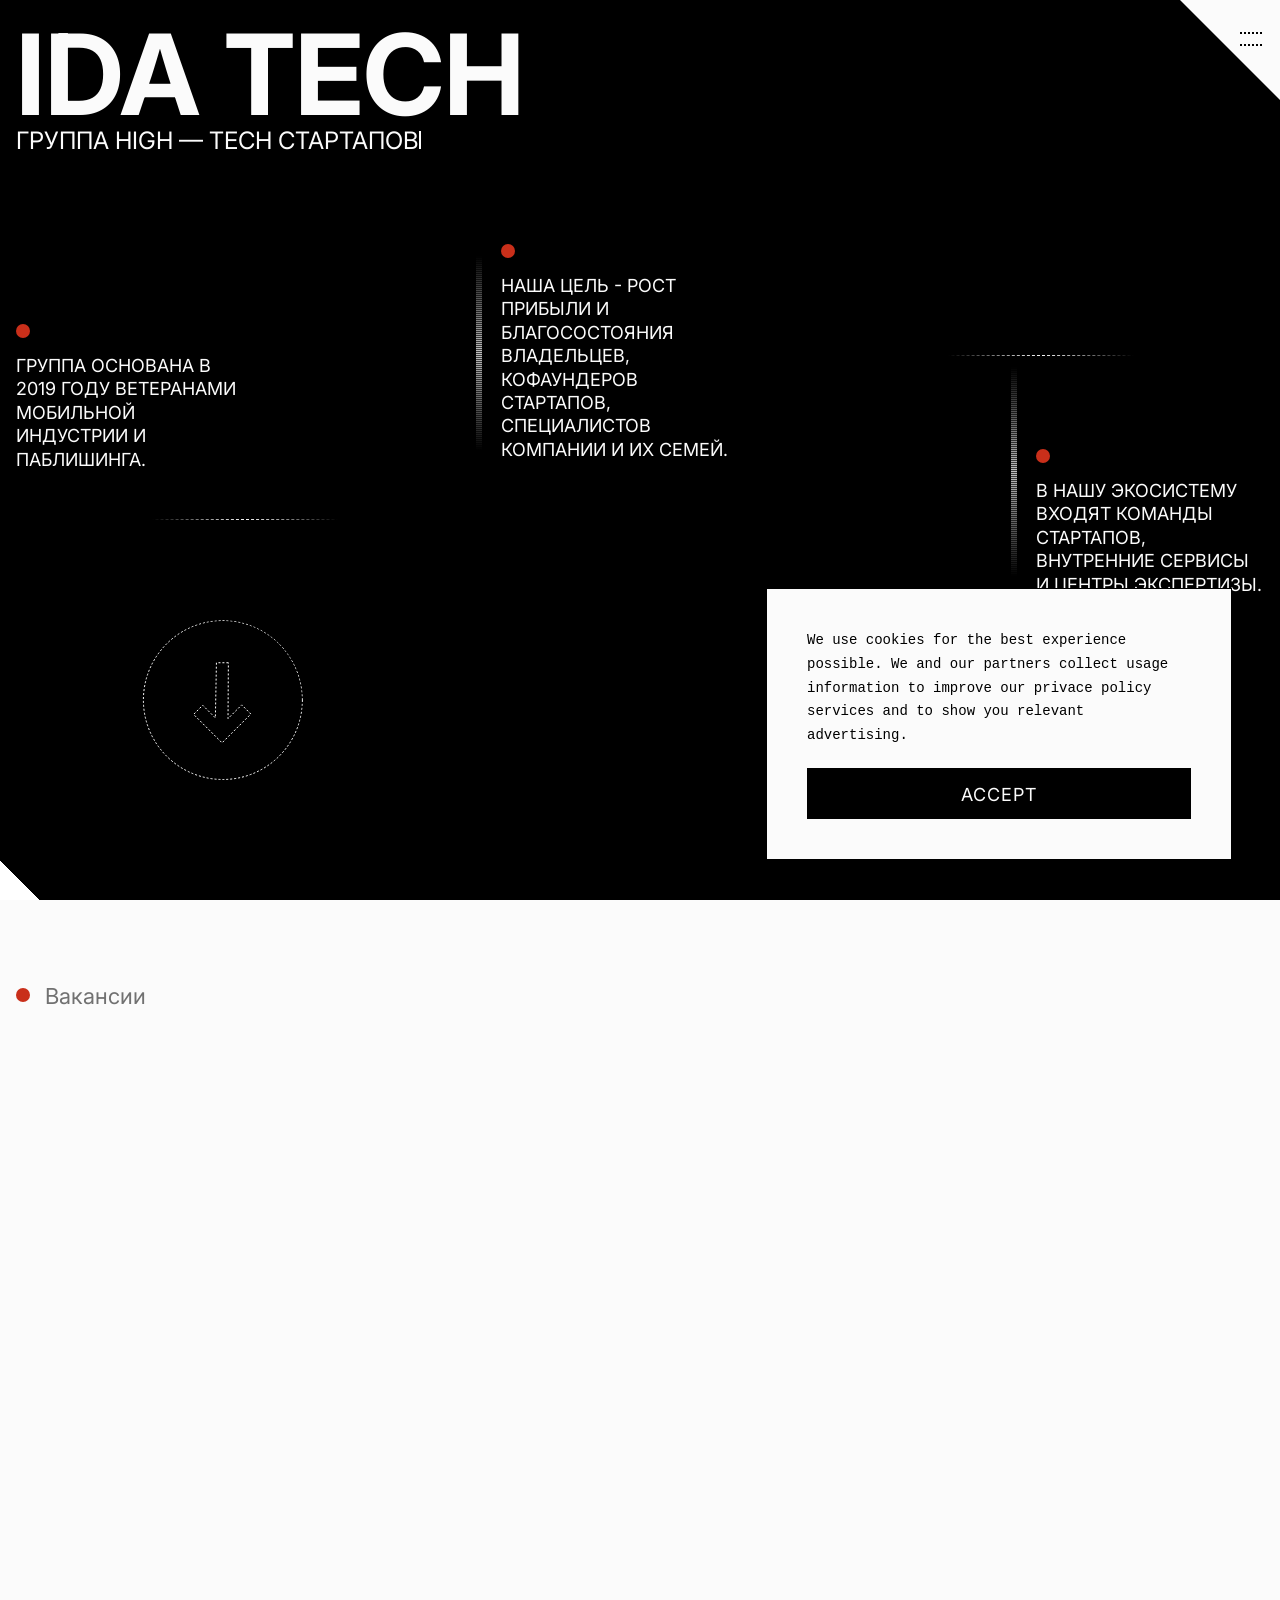
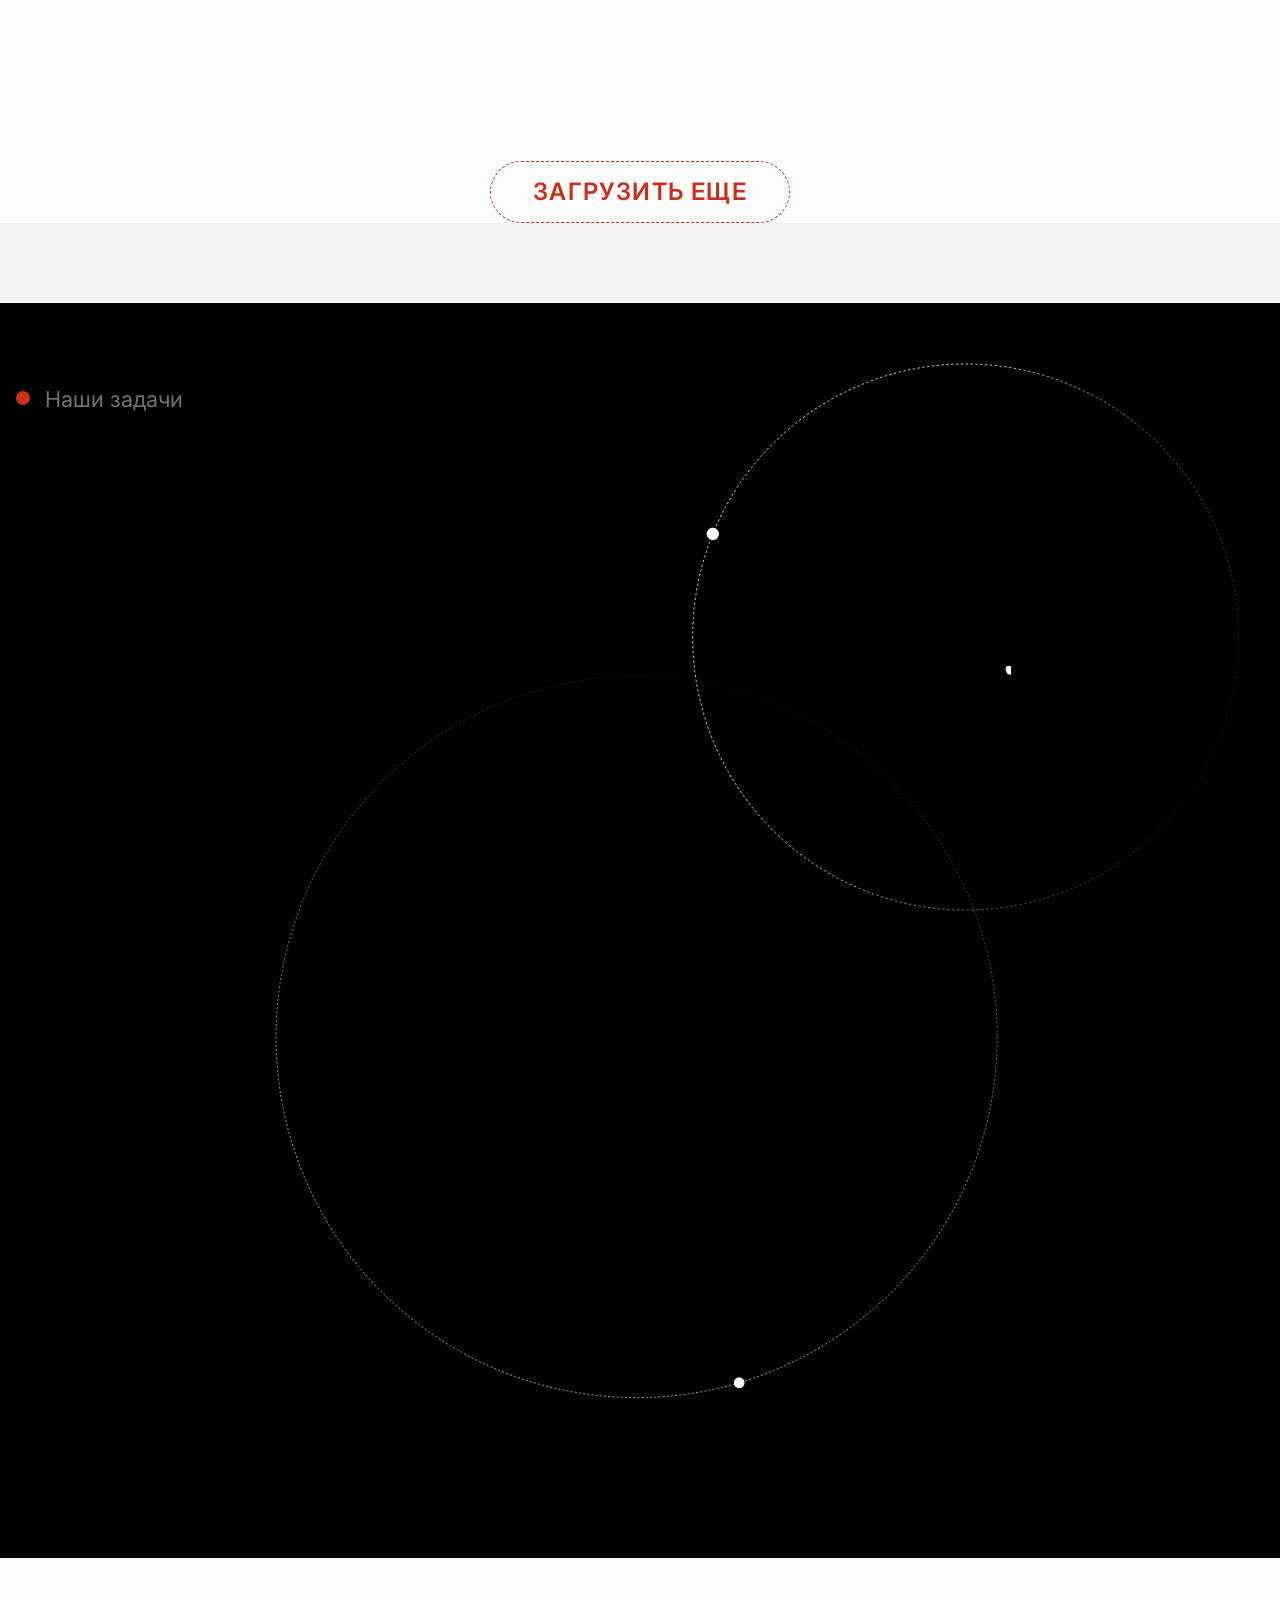
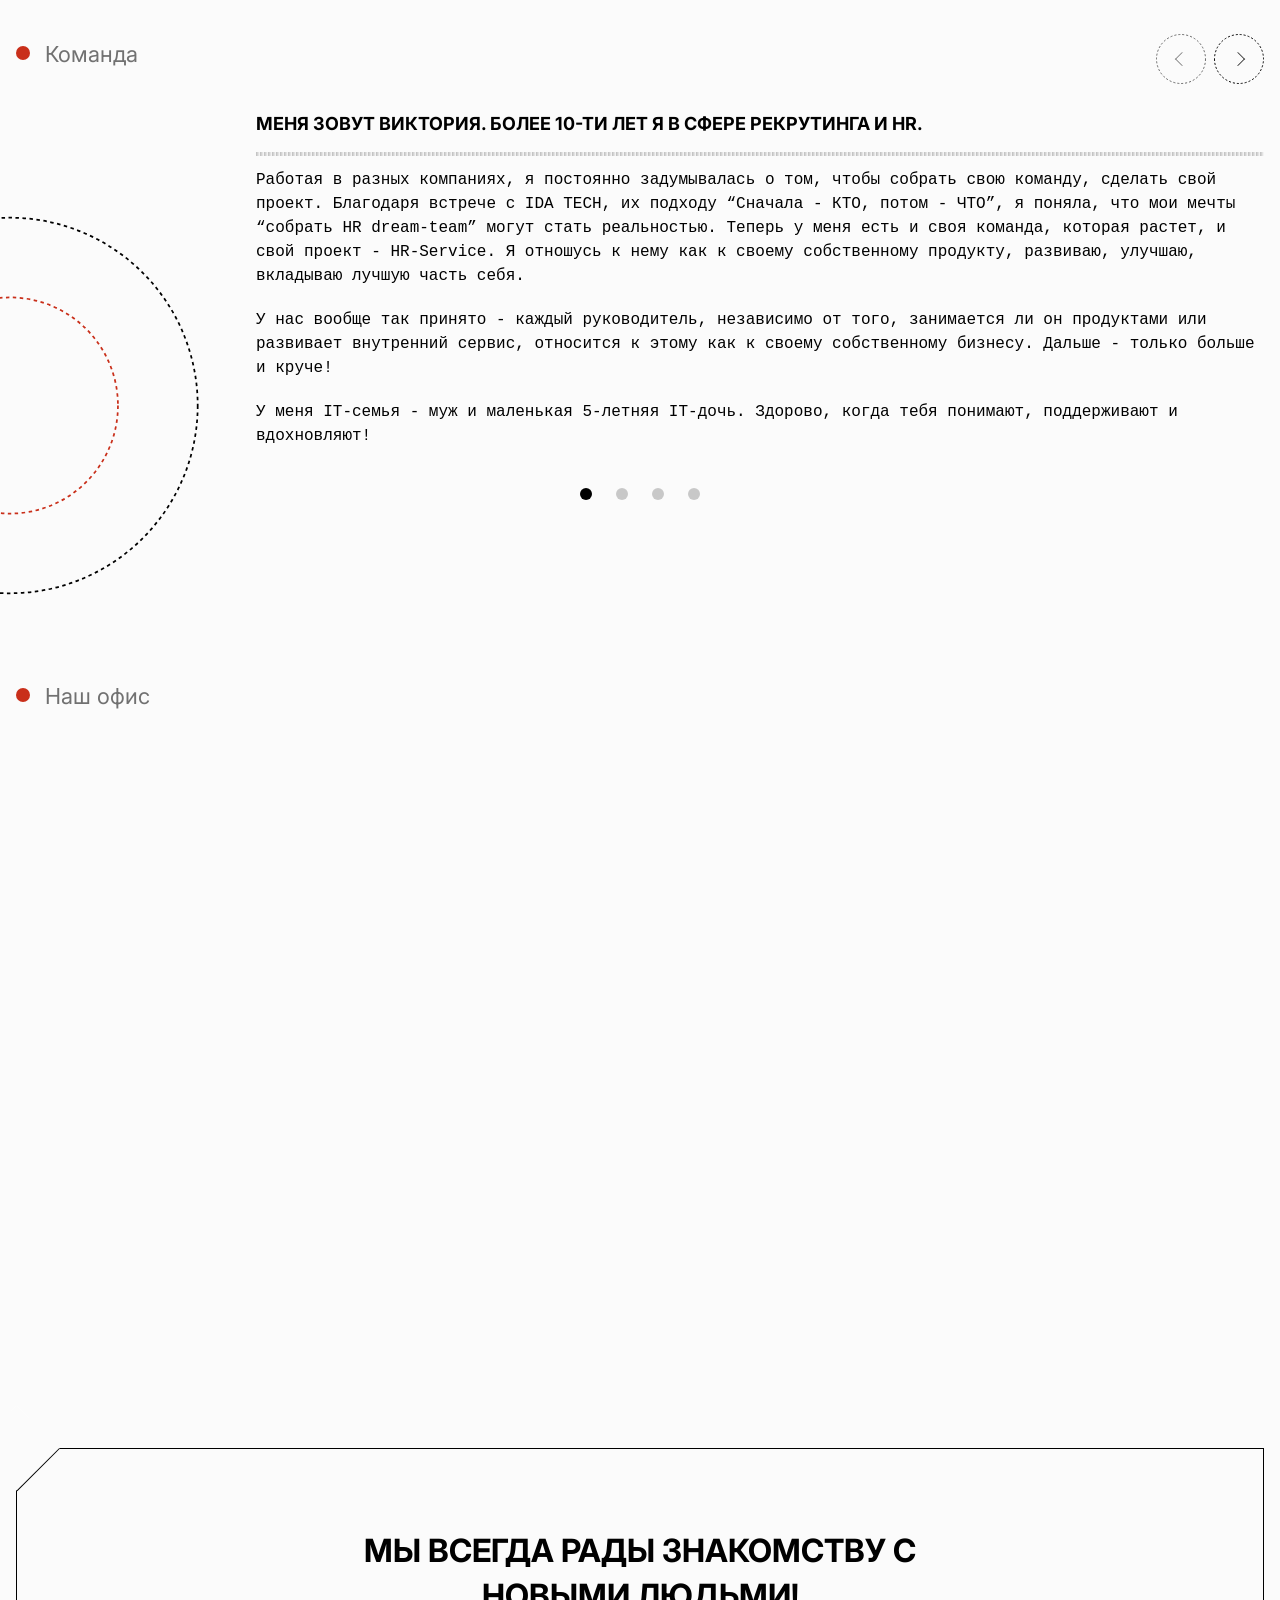
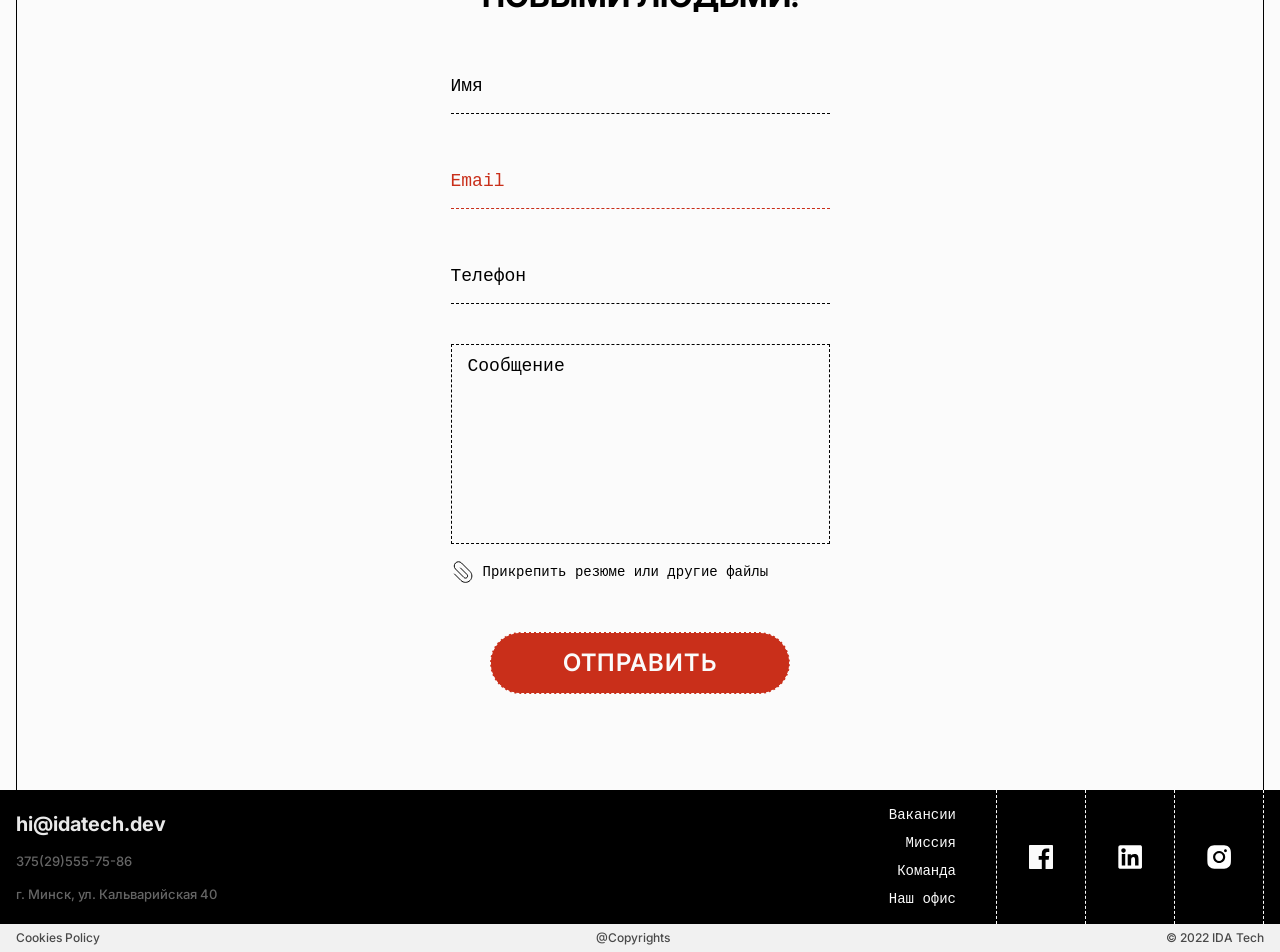
==== commit cdd9be16: "fixes" ====
--- a/index.html
+++ b/index.html
@@ -70,7 +70,7 @@
                             В нашу экосистему входят команды стартапов, внутренние сервисы и центры экспертизы.
                         </span>
                     </div>
-                    <div class="showcase_down"></div>
+                    <a class="showcase_down" href="#vacancies"></a>
                 </div>
             </div>
         </div>
@@ -79,53 +79,56 @@
             <a name="vacancies"></a>
             <div class="section_holder">
                 <span class="section_title">Вакансии </span>
-                <div class="vacancies">
-                    <div class="vacancies_indicator"></div>
-                    <div class="vacancy">
-                        <span class="vacancy_title">manual qa engineer</span>
-                        <p class="vacancy_description">Lorem ipsum dolor sit amet, consectetur adipiscing elit, sed do eiusmod tempor incididunt ut labore et dolore magna aliqua. </p>
-                        <div class="vacancy_tags">
-                            <span class="vacancy_tag">mobile</span>
-                            <span class="vacancy_tag">ua manager</span>
-                        </div>
-                        <span class="vacancy_arrow"></span>
-                    </div>
-                    <div class="vacancy">
-                        <span class="vacancy_title">Game Designer</span>
-                        <p class="vacancy_description">Lorem ipsum dolor sit amet, consectetur adipiscing elit, sed do eiusmod tempor incididunt ut labore et dolore magna aliqua. </p>
-                        <div class="vacancy_tags">
-                            <span class="vacancy_tag">mobile</span>
-                            <span class="vacancy_tag">ua manager</span>
-                        </div>
-                        <span class="vacancy_arrow"></span>
-                    </div>
-                    <div class="vacancy">
-                        <span class="vacancy_title">Motion Designer</span>
-                        <p class="vacancy_description">Lorem ipsum dolor sit amet, consectetur adipiscing elit, sed do eiusmod tempor incididunt ut labore et dolore magna aliqua. </p>
-                        <div class="vacancy_tags">
-                            <span class="vacancy_tag">mobile</span>
-                            <span class="vacancy_tag">ua manager</span>
-                        </div>
-                        <span class="vacancy_arrow"></span>
-                    </div>
-                    <div class="vacancy">
-                        <span class="vacancy_title">Senior/Lead iOS Developer</span>
-                        <p class="vacancy_description">Lorem ipsum dolor sit amet, consectetur adipiscing elit, sed do eiusmod tempor incididunt ut labore et dolore magna aliqua. </p>
-                        <div class="vacancy_tags">
-                            <span class="vacancy_tag">mobile</span>
-                            <span class="vacancy_tag">ua manager</span>
-                        </div>
-                        <span class="vacancy_arrow"></span>
-                    </div>
-                    <div class="vacancy">
-                        <span class="vacancy_title">Motion Designer</span>
-                        <p class="vacancy_description">Lorem ipsum dolor sit amet, consectetur adipiscing elit, sed do eiusmod tempor incididunt ut labore et dolore magna aliqua. </p>
-                        <div class="vacancy_tags">
-                            <span class="vacancy_tag">mobile</span>
-                            <span class="vacancy_tag">ua manager</span>
-                        </div>
-                        <span class="vacancy_arrow"></span>
-                    </div>
+                <div class="vacancies-wrapper">
+                    <div class="vacancies">
+                        <div class="vacancies_indicator"></div>
+                        <a href="#" class="vacancy">
+                            <span class="vacancy_title">manual qa engineer</span>
+                            <p class="vacancy_description">Lorem ipsum dolor sit amet, consectetur adipiscing elit, sed do eiusmod tempor incididunt ut labore et dolore magna aliqua. </p>
+                            <div class="vacancy_tags">
+                                <span class="vacancy_tag">mobile</span>
+                                <span class="vacancy_tag">ua manager</span>
+                            </div>
+                            <span class="vacancy_arrow"></span>
+                        </a>
+                        <a href="#" class="vacancy">
+                            <span class="vacancy_title">Game Designer</span>
+                            <p class="vacancy_description">Lorem ipsum dolor sit amet, consectetur adipiscing elit, sed do eiusmod tempor incididunt ut labore et dolore magna aliqua. </p>
+                            <div class="vacancy_tags">
+                                <span class="vacancy_tag">mobile</span>
+                                <span class="vacancy_tag">ua manager</span>
+                            </div>
+                            <span class="vacancy_arrow"></span>
+                        </a>
+                        <a href="#" class="vacancy">
+                            <span class="vacancy_title">Motion Designer</span>
+                            <p class="vacancy_description">Lorem ipsum dolor sit amet, consectetur adipiscing elit, sed do eiusmod tempor incididunt ut labore et dolore magna aliqua. </p>
+                            <div class="vacancy_tags">
+                                <span class="vacancy_tag">mobile</span>
+                                <span class="vacancy_tag">ua manager</span>
+                            </div>
+                            <span class="vacancy_arrow"></span>
+                        </a>
+                        <a href="#" class="vacancy">
+                            <span class="vacancy_title">Senior/Lead iOS Developer</span>
+                            <p class="vacancy_description">Lorem ipsum dolor sit amet, consectetur adipiscing elit, sed do eiusmod tempor incididunt ut labore et dolore magna aliqua. </p>
+                            <div class="vacancy_tags">
+                                <span class="vacancy_tag">mobile</span>
+                                <span class="vacancy_tag">ua manager</span>
+                            </div>
+                            <span class="vacancy_arrow"></span>
+                        </a>
+                        <a href="#" class="vacancy">
+                            <span class="vacancy_title">Motion Designer</span>
+                            <p class="vacancy_description">Lorem ipsum dolor sit amet, consectetur adipiscing elit, sed do eiusmod tempor incididunt ut labore et dolore magna aliqua. </p>
+                            <div class="vacancy_tags">
+                                <span class="vacancy_tag">mobile</span>
+                                <span class="vacancy_tag">ua manager</span>
+                            </div>
+                            <span class="vacancy_arrow"></span>
+                        </a>
+                    </div>
+                    <button class="more-button">ЗАГРУЗИТЬ ЕЩЕ</button>
                 </div>
             </div>
         </div>
@@ -165,17 +168,6 @@
                                 <div class="person_header">
                                     <div class="person_image-wrapper">
                                         <img src="src/img/team/team-1.png" alt="" class="person_image">
-                                        <div class="person_social">
-                                            <a href="#" class="person_social-link">
-                                                <img src="src/img/social/fb.svg" alt="" class="person_social-icon">
-                                            </a>
-                                            <a href="#" class="person_social-link">
-                                                <img src="src/img/social/ln.svg" alt="" class="person_social-icon">
-                                            </a>
-                                            <a href="#" class="person_social-link">
-                                                <img src="src/img/social/tw.svg" alt="" class="person_social-icon">
-                                            </a>
-                                        </div>
                                     </div>
                                     <span class="person_name">Виктория</span>
                                     <span class="person_position">Head of HR</span>
@@ -195,17 +187,6 @@
                                 <div class="person_header">
                                     <div class="person_image-wrapper">
                                         <img src="src/img/team/team-2.png" alt="" class="person_image">
-                                        <div class="person_social">
-                                            <a href="#" class="person_social-link">
-                                                <img src="src/img/social/fb.svg" alt="" class="person_social-icon">
-                                            </a>
-                                            <a href="#" class="person_social-link">
-                                                <img src="src/img/social/ln.svg" alt="" class="person_social-icon">
-                                            </a>
-                                            <a href="#" class="person_social-link">
-                                                <img src="src/img/social/tw.svg" alt="" class="person_social-icon">
-                                            </a>
-                                        </div>
                                     </div>
                                     <span class="person_name">Владимир</span>
                                     <span class="person_position">Head of HR</span>
@@ -225,17 +206,6 @@
                                 <div class="person_header">
                                     <div class="person_image-wrapper">
                                         <img src="src/img/team/team-3.png" alt="" class="person_image">
-                                        <div class="person_social">
-                                            <a href="#" class="person_social-link">
-                                                <img src="src/img/social/fb.svg" alt="" class="person_social-icon">
-                                            </a>
-                                            <a href="#" class="person_social-link">
-                                                <img src="src/img/social/ln.svg" alt="" class="person_social-icon">
-                                            </a>
-                                            <a href="#" class="person_social-link">
-                                                <img src="src/img/social/tw.svg" alt="" class="person_social-icon">
-                                            </a>
-                                        </div>
                                     </div>
                                     <span class="person_name">Ольга</span>
                                     <span class="person_position">Head of HR</span>
@@ -255,17 +225,6 @@
                                 <div class="person_header">
                                     <div class="person_image-wrapper">
                                         <img src="src/img/team/team-4.png" alt="" class="person_image">
-                                        <div class="person_social">
-                                            <a href="#" class="person_social-link">
-                                                <img src="src/img/social/fb.svg" alt="" class="person_social-icon">
-                                            </a>
-                                            <a href="#" class="person_social-link">
-                                                <img src="src/img/social/ln.svg" alt="" class="person_social-icon">
-                                            </a>
-                                            <a href="#" class="person_social-link">
-                                                <img src="src/img/social/tw.svg" alt="" class="person_social-icon">
-                                            </a>
-                                        </div>
                                     </div>
                                     <span class="person_name">Олег</span>
                                     <span class="person_position">Head of HR</span>
@@ -290,70 +249,70 @@
             <div class="section_holder">
                 <span class="section_title">Наш офис</span>
                 <div class="office">
-                    <div class="carousel">
+                    <div class="carousel" id="lightgallery">
                         <div class="carousel_row">
-                            <div class="carousel_item">
+                            <a href="src/img/office/office-1.jpg" class="carousel_item">
                                 <img src="src/img/office/office-1.jpg" alt="" class="carousel_image">
-                            </div>
-                            <div class="carousel_item">
+                            </a>
+                            <a href="src/img/office/office-2.jpg" class="carousel_item">
                                 <img src="src/img/office/office-2.jpg" alt="" class="carousel_image">
-                            </div>
-                            <div class="carousel_item">
+                            </a>
+                            <a href="src/img/office/office-3.jpg" class="carousel_item">
                                 <img src="src/img/office/office-3.jpg" alt="" class="carousel_image">
-                            </div>
-                            <div class="carousel_item">
+                            </a>
+                            <a href="src/img/office/office-4.jpg" class="carousel_item">
                                 <img src="src/img/office/office-4.jpg" alt="" class="carousel_image">
-                            </div>
-                            <div class="carousel_item">
+                            </a>
+                            <a href="src/img/office/office-5.jpg" class="carousel_item">
                                 <img src="src/img/office/office-5.jpg" alt="" class="carousel_image">
-                            </div>
-                            <div class="carousel_item">
+                            </a>
+                            <a href="src/img/office/office-6.jpg" class="carousel_item">
                                 <img src="src/img/office/office-6.jpg" alt="" class="carousel_image">
-                            </div>
-                            <div class="carousel_item">
+                            </a>
+                            <a href="src/img/office/office-7.jpg" class="carousel_item">
                                 <img src="src/img/office/office-7.jpg" alt="" class="carousel_image">
-                            </div>
-                            <div class="carousel_item">
+                            </a>
+                            <a href="src/img/office/office-8.jpg" class="carousel_item">
                                 <img src="src/img/office/office-8.jpg" alt="" class="carousel_image">
-                            </div>
-                            <div class="carousel_item">
+                            </a>
+                            <a href="src/img/office/office-9.jpg" class="carousel_item">
                                 <img src="src/img/office/office-9.jpg" alt="" class="carousel_image">
-                            </div>
-                            <div class="carousel_item">
+                            </a>
+                            <a href="src/img/office/office-10.jpg" class="carousel_item">
                                 <img src="src/img/office/office-10.jpg" alt="" class="carousel_image">
-                            </div>
+                            </a>
                         </div>
                         <div class="carousel_row">
-                            <div class="carousel_item">
+                            <a href="src/img/office/office-1.jpg" class="carousel_item">
                                 <img src="src/img/office/office-1.jpg" alt="" class="carousel_image">
-                            </div>
-                            <div class="carousel_item">
+                            </a>
+                            <a href="src/img/office/office-2.jpg" class="carousel_item">
                                 <img src="src/img/office/office-2.jpg" alt="" class="carousel_image">
-                            </div>
-                            <div class="carousel_item">
+                            </a>
+                            <a href="src/img/office/office-3.jpg" class="carousel_item">
                                 <img src="src/img/office/office-3.jpg" alt="" class="carousel_image">
-                            </div>
-                            <div class="carousel_item">
+                            </a>
+                            <a href="src/img/office/office-4.jpg" class="carousel_item">
                                 <img src="src/img/office/office-4.jpg" alt="" class="carousel_image">
-                            </div>
-                            <div class="carousel_item">
+                            </a>
+                            <a href="src/img/office/office-5.jpg" class="carousel_item">
                                 <img src="src/img/office/office-5.jpg" alt="" class="carousel_image">
-                            </div>
-                            <div class="carousel_item">
+                            </a>
+                            <a href="src/img/office/office-6.jpg" class="carousel_item">
                                 <img src="src/img/office/office-6.jpg" alt="" class="carousel_image">
-                            </div>
-                            <div class="carousel_item">
+                            </a>
+                            <a href="src/img/office/office-7.jpg" class="carousel_item">
                                 <img src="src/img/office/office-7.jpg" alt="" class="carousel_image">
-                            </div>
-                            <div class="carousel_item">
+                            </a>
+                            <a href="src/img/office/office-8.jpg" class="carousel_item">
                                 <img src="src/img/office/office-8.jpg" alt="" class="carousel_image">
-                            </div>
-                            <div class="carousel_item">
+                            </a>
+                            <a href="src/img/office/office-9.jpg" class="carousel_item">
                                 <img src="src/img/office/office-9.jpg" alt="" class="carousel_image">
-                            </div>
-                            <div class="carousel_item">
+                            </a>
+                            <a href="src/img/office/office-10.jpg" class="carousel_item">
                                 <img src="src/img/office/office-10.jpg" alt="" class="carousel_image">
-                            </div>
+                            </a>
                         </div>
                     </div>
                     <!--
@@ -374,13 +333,16 @@
                             <div class="form_columns">
                                 <div class="form_column">
                                     <div class="form_row">
-                                        <input type="text" placeholder="Имя">
+                                        <input type="text" id="name" placeholder="">
+                                        <label class="form_label" for="name">Имя</label>
                                     </div>
                                     <div class="form_row error">
-                                        <input type="email" placeholder="Email">
+                                        <input type="email" id="email" placeholder="">
+                                        <label class="form_label" for="email">Email</label>
                                     </div>
                                     <div class="form_row">
-                                        <input type="tel" placeholder="Телефон">
+                                        <input type="tel" id="tel" placeholder="">
+                                        <label class="form_label" for="tel">Телефон</label>
                                     </div>
                                 </div>
                                 <div class="form_column">
@@ -468,6 +430,7 @@
 
     <script src="./src/js/js-cookie.js"></script>
     <script src="./src/js/tiny-slider.js"></script>
+    <script src="./src/js/lightgallery.js"></script>
     <script src="./src/js/main.js"></script>
 </body>
 </html>
--- a/style.css
+++ b/style.css
@@ -1 +1 @@
-@import"https://fonts.googleapis.com/css2?family=Inter:wght@400;500;600;700&family=PT+Mono&display=swap";/*! normalize.css v8.0.1 | MIT License | github.com/necolas/normalize.css */html{line-height:1.15;-webkit-text-size-adjust:100%}body{margin:0}main{display:block}h1{font-size:2em;margin:.67em 0}hr{box-sizing:content-box;height:0;overflow:visible}pre{font-family:monospace,monospace;font-size:1em}a{background-color:rgba(0,0,0,0)}abbr[title]{border-bottom:none;text-decoration:underline;-webkit-text-decoration:underline dotted;text-decoration:underline dotted}b,strong{font-weight:bolder}code,kbd,samp{font-family:monospace,monospace;font-size:1em}small{font-size:80%}sub,sup{font-size:75%;line-height:0;position:relative;vertical-align:baseline}sub{bottom:-0.25em}sup{top:-0.5em}img{border-style:none}button,input,optgroup,select,textarea{font-family:inherit;font-size:100%;line-height:1.15;margin:0}button,input{overflow:visible}button,select{text-transform:none}button,[type=button],[type=reset],[type=submit]{-webkit-appearance:button}button::-moz-focus-inner,[type=button]::-moz-focus-inner,[type=reset]::-moz-focus-inner,[type=submit]::-moz-focus-inner{border-style:none;padding:0}button:-moz-focusring,[type=button]:-moz-focusring,[type=reset]:-moz-focusring,[type=submit]:-moz-focusring{outline:1px dotted ButtonText}fieldset{padding:.35em .75em .625em}legend{box-sizing:border-box;color:inherit;display:table;max-width:100%;padding:0;white-space:normal}progress{vertical-align:baseline}textarea{overflow:auto}[type=checkbox],[type=radio]{box-sizing:border-box;padding:0}[type=number]::-webkit-inner-spin-button,[type=number]::-webkit-outer-spin-button{height:auto}[type=search]{-webkit-appearance:textfield;outline-offset:-2px}[type=search]::-webkit-search-decoration{-webkit-appearance:none}::-webkit-file-upload-button{-webkit-appearance:button;font:inherit}details{display:block}summary{display:list-item}template{display:none}[hidden]{display:none}html{scroll-behavior:smooth}body{color:#000;background:#f1f1f1;font:14px/1.3 "PT Mono",monospace;padding:0;scroll-behavior:smooth}@media all and (min-width: 744px){body{font-size:16px}}a{color:#781aa8;text-decoration:none;transition:.2s cubic-bezier(0.38, 0.005, 0.215, 1) color}a:hover,a.hover{outline:none}a:active,a.active{outline:none}a[href^=tel]{white-space:nowrap}p{margin:0 0 20px}@media all and (min-width: 1440px){p{margin-bottom:22px}}img{max-width:100%}img[data-src]{display:none}@media all and (min-width: 1440px){img[data-src]{display:initial}}button:focus,input:focus,textarea:focus{outline:none}table{border-collapse:collapse;min-width:100%}ol,ul{padding:0 0 0 20px;margin:0 0 20px}@media all and (min-width: 744px){ol,ul{padding-left:24px}}@media all and (min-width: 1440px){ol,ul{padding-left:28px}}ul{list-style:none}ul li{margin:0 0 8px;position:relative}ul li::before{content:"";height:5px;width:5px;border-radius:50%;background-color:#000;position:absolute;left:-15px;top:9px}a[name]{position:relative;top:-50px}.menu-opened{overflow:hidden}@media all and (min-width: 1440px){.menu-opened{overflow:initial}}.button,button,input[type=button],input[type=submit]{display:inline-block;background:rgba(0,0,0,0);box-sizing:border-box;border:1px dashed #fbfbfb;border-radius:50px;background-color:#c92f1a;cursor:pointer;color:#fbfbfb;font-family:"Inter",sans-serif;font-size:24px;font-weight:600;height:62px;line-height:58px;padding:0 24px;min-width:146px;white-space:nowrap;text-transform:uppercase;letter-spacing:.05em;text-align:center;width:100%;transition:.2s cubic-bezier(0.38, 0.005, 0.215, 1) color,.2s cubic-bezier(0.38, 0.005, 0.215, 1) background-color}@media all and (min-width: 744px){.button,button,input[type=button],input[type=submit]{width:auto;min-width:300px}}.button:hover,button:hover,input[type=button]:hover,input[type=submit]:hover{background-color:#a32d1d}.button:active,button:active,input[type=button]:active,input[type=submit]:active{background-color:#5a9d91}.button:disabled,button:disabled,input[type=button]:disabled,input[type=submit]:disabled{opacity:.6}input[type=text],input[type=password],input[type=search],input[type=email],input[type=url],input[type=tel]{color:#000;background:rgba(0,0,0,0);border:none;border-bottom:1px dashed currentColor;border-radius:0;box-sizing:border-box;font:18px "PT Mono",monospace;height:55px;line-height:34px;padding:0;width:100%;transition:.2s ease-in border-color,.2s ease-in color,.2s ease-in padding}input[type=text]::-webkit-input-placeholder,input[type=password]::-webkit-input-placeholder,input[type=search]::-webkit-input-placeholder,input[type=email]::-webkit-input-placeholder,input[type=url]::-webkit-input-placeholder,input[type=tel]::-webkit-input-placeholder{color:#000}input[type=text]::-moz-placeholder,input[type=password]::-moz-placeholder,input[type=search]::-moz-placeholder,input[type=email]::-moz-placeholder,input[type=url]::-moz-placeholder,input[type=tel]::-moz-placeholder{color:#000}input[type=text]:-ms-input-placeholder,input[type=password]:-ms-input-placeholder,input[type=search]:-ms-input-placeholder,input[type=email]:-ms-input-placeholder,input[type=url]:-ms-input-placeholder,input[type=tel]:-ms-input-placeholder{color:#000}input[type=text]:focus,input[type=password]:focus,input[type=search]:focus,input[type=email]:focus,input[type=url]:focus,input[type=tel]:focus{color:#000;border-color:#000;padding-left:8px}.error input[type=text],.error input[type=password],.error input[type=search],.error input[type=email],.error input[type=url],.error input[type=tel]{color:#c92f1a}.error input[type=text]::-webkit-input-placeholder,.error input[type=password]::-webkit-input-placeholder,.error input[type=search]::-webkit-input-placeholder,.error input[type=email]::-webkit-input-placeholder,.error input[type=url]::-webkit-input-placeholder,.error input[type=tel]::-webkit-input-placeholder{color:#c92f1a}.error input[type=text]::-moz-placeholder,.error input[type=password]::-moz-placeholder,.error input[type=search]::-moz-placeholder,.error input[type=email]::-moz-placeholder,.error input[type=url]::-moz-placeholder,.error input[type=tel]::-moz-placeholder{color:#c92f1a}.error input[type=text]:-ms-input-placeholder,.error input[type=password]:-ms-input-placeholder,.error input[type=search]:-ms-input-placeholder,.error input[type=email]:-ms-input-placeholder,.error input[type=url]:-ms-input-placeholder,.error input[type=tel]:-ms-input-placeholder{color:#c92f1a}textarea{color:#000;background:rgba(0,0,0,0);border:1px dashed currentColor;border-radius:0;box-sizing:border-box;font:18px "PT Mono",monospace;height:55px;line-height:34px;padding:4px 16px;width:100%;resize:none;height:200px;margin:0 0 16px}textarea::-webkit-input-placeholder{color:#000}textarea::-moz-placeholder{color:#000}textarea:-ms-input-placeholder{color:#000}.error textarea{color:#c92f1a}.error textarea::-webkit-input-placeholder{color:#c92f1a}.error textarea::-moz-placeholder{color:#c92f1a}.error textarea:-ms-input-placeholder{color:#c92f1a}input[type=checkbox]{position:absolute;visibility:hidden;z-index:-1}input[type=checkbox]+label:not([class]){cursor:pointer;display:inline-block;padding:0 0 0 36px;min-height:20px;position:relative;margin:0;transition:.2s cubic-bezier(0.38, 0.005, 0.215, 1) color}@media all and (min-width: 744px){input[type=checkbox]+label:not([class]){font-size:18px}}input[type=checkbox]+label:not([class])::before{content:"";box-sizing:border-box;border:1px solid #ececec;border-radius:4px;height:20px;width:20px;position:absolute;top:-1px;left:0;transition:.1s ease-in-out border-color,.1s ease-in-out background-color}@media all and (min-width: 1440px){input[type=checkbox]+label:not([class])::before{height:26px;width:26px}}input[type=checkbox]+label:not([class])::after{content:"";box-sizing:border-box;background:url(src/img/check.svg) no-repeat center/100% 100%;width:9px;height:9px;position:absolute;top:5px;left:6px;opacity:0;transform:scale(0.3);transition:.1s cubic-bezier(0.38, 0.005, 0.215, 1) opacity,.2s cubic-bezier(0.38, 0.005, 0.215, 1) transform}@media all and (min-width: 1440px){input[type=checkbox]+label:not([class])::after{width:12px;height:12px;top:6px;left:7px}}input[type=checkbox]:hover+label::before{border-color:#000}input[type=checkbox]:checked+label::before{background-color:#7360e6;border-color:#7360e6}input[type=checkbox]:checked+label::after{opacity:1;transform:scale(1)}input[type=checkbox]:checked+label:hover::before{opacity:.9}input[type=checkbox]:disabled+label{opacity:.6;cursor:default}input[type=checkbox]:disabled+label::before{opacity:.6;filter:grayscale(1);pointer-events:none}.error input[type=checkbox]+label:not([class])::before{border-color:#c92f1a}input[type=radio]{position:absolute;visibility:hidden;z-index:-1}input[type=radio]+label:not([class]){cursor:pointer;display:block;box-sizing:border-box;padding:25px 0 25px 50px;color:rgba(0,0,0,.5);font-weight:bold;font-size:14px;position:relative;margin:0 0 20px;border:1px solid #e5e5e5;min-height:63px;line-height:.7;border-radius:3px;transition:.2s cubic-bezier(0.38, 0.005, 0.215, 1) color}@media all and (min-width: 744px){input[type=radio]+label:not([class]){font-size:22px}}input[type=radio]+label:not([class])::before{content:"";border:1px solid #313235;border-radius:50%;height:17px;width:17px;position:absolute;top:22px;left:17px;transition:.1s ease-in-out border-color}input[type=radio]+label:not([class])::after{content:"";background:rgba(0,0,0,0);border-radius:50%;width:11px;height:11px;position:absolute;top:26px;left:21px;transform:scale(0.6);transition:.15s cubic-bezier(0.38, 0.005, 0.215, 1) background,.15s cubic-bezier(0.38, 0.005, 0.215, 1) transform}input[type=radio]:checked+label{color:#000}input[type=radio]:checked+label::before{border-color:#c92f1a}input[type=radio]:checked+label::after{background-color:#c92f1a;transform:scale(1)}input[type=radio]:checked+label:hover::after{transform:scale(0.8)}label{font-size:14px;line-height:1.4;color:#000;display:block;text-align:left;position:relative;margin:0 0 8px}@media all and (min-width: 744px){label{font-size:16px}}label.required::after{content:" *";color:#c92f1a}.form_row{margin:0 0 40px}@media all and (min-width: 1440px){.form_columns{display:flex;justify-content:space-between;gap:156px}}@media all and (min-width: 1440px){.form_column{flex-grow:1;margin-bottom:80px}}h1,.heading-1{font-family:"Inter",sans-serif;font-size:48px;line-height:1.3;font-weight:700;margin:0 0 70px}@media all and (min-width: 1440px){h1,.heading-1{font-size:106px}}h2,.heading-2{font-family:"Inter",sans-serif;font-size:32px;line-height:1.3;font-weight:700;margin:0 0 20px}@media all and (min-width: 1440px){h2,.heading-2{font-size:66px}}h3,.heading-3{font-family:"Inter",sans-serif;font-size:20px;line-height:1.4;font-weight:500}@media all and (min-width: 1440px){h3,.heading-3{font-size:41px}}h4,.heading-4{font-family:"Inter",sans-serif;font-size:20px;line-height:1.3;font-weight:400}@media all and (min-width: 1440px){h4,.heading-4{font-size:26px}}h5,.heading-5{font-family:"Inter",sans-serif;font-size:16px;line-height:1.2;font-weight:400}@media all and (min-width: 1440px){h5,.heading-5{font-size:16px}}.header{position:absolute;top:0;left:0;right:0;height:100px;background:url(src/img/header-bg.svg) no-repeat 100% top/auto 100%}@media all and (min-width: 1440px){.header{height:50px;background-size:50px 50px}}.header__static{position:relative;background-color:#000}@media all and (min-width: 1440px){.header__static{height:100px}}.header_holder{padding-left:16px;padding-right:16px;display:flex;justify-content:center;align-items:center;height:100%}@media all and (min-width: 1440px){.header_holder{max-width:1240px;margin:auto}}@media all and (min-width: 1440px){.header_holder{justify-content:space-between}}.header_back{background:url(src/img/back.svg) no-repeat left center/40px 40px;position:absolute;left:16px;top:50%;margin-top:-20px;height:40px;width:40px;font-size:0;transition:.2s cubic-bezier(0.38, 0.005, 0.215, 1)}@media all and (min-width: 744px){.header_back{font-size:14px;line-height:40px;padding:0 0 0 52px;width:auto;color:#fbfbfb}}@media all and (min-width: 1440px){.header_back{position:static;flex-grow:1;width:33.33%;margin:0}}.header_back:hover{opacity:.6}.header_back:active{opacity:.8}.header_logo{font-family:"Inter",sans-serif;font-weight:700;font-size:32px;line-height:.9;text-transform:uppercase;color:#fbfbfb;text-align:center}@media all and (min-width: 744px){.header_logo{font-size:40px}}@media all and (min-width: 1440px){.header_logo{flex-grow:1;width:33.33%}}.logo{position:absolute;top:16px;left:16px;z-index:2;transition:.5s linear opacity}@media all and (min-width: 1440px){.logo{left:74px}}.logo:hover{opacity:.6}.logo:active{opacity:.8}.logo_image{display:block;width:67px}@media all and (min-width: 1440px){.logo_image{width:110px}}.footer_top{position:relative;padding:24px 0 8px;background-color:#000;color:#fbfbfb}@media all and (min-width: 744px){.footer_top{padding:0}}.footer_bottom{padding-left:16px;padding-right:16px;display:flex;justify-content:space-between;padding-top:4px;padding-bottom:4px}@media all and (min-width: 1440px){.footer_bottom{max-width:1240px;margin:auto}}.footer_holder{padding-left:16px;padding-right:16px;display:flex;flex-direction:column}@media all and (min-width: 1440px){.footer_holder{max-width:1240px;margin:auto}}@media all and (min-width: 744px){.footer_holder{flex-direction:row;justify-content:space-between;align-items:flex-end}}@media all and (min-width: 1440px){.footer_holder{align-items:stretch}}.footer_left{display:flex;flex-direction:column;gap:16px}@media all and (min-width: 744px){.footer_left{padding:0 0 22px}}@media all and (min-width: 1440px){.footer_left{padding:42px 0}}.footer_right{order:2;margin:0 0 20px}@media all and (min-width: 744px){.footer_right{margin:0;display:flex;align-items:stretch;gap:40px;order:initial}}@media all and (min-width: 1440px){.footer_right{gap:28px}}.footer_text{order:3;opacity:.7}@media all and (min-width: 744px){.footer_text{order:initial}}.footer_mail{font-weight:700;font-size:20px;line-height:1.3;color:#e9e9e9;font-family:"Inter",sans-serif}@media all and (min-width: 1440px){.footer_mail{font-size:40px}}.footer_link{font-weight:500;font-size:13px;line-height:1.3;color:#717171;opacity:.9;font-family:"Inter",sans-serif}@media all and (min-width: 1440px){.footer_link{font-size:16px}}.footer_menu{position:absolute;right:16px;top:24px;display:flex;flex-direction:column;gap:8px;text-align:right}@media all and (min-width: 744px){.footer_menu{position:static;transform:none;padding:16px 0;gap:10px}}@media all and (min-width: 1440px){.footer_menu{gap:16px;justify-content:center}}.footer_menu-link{display:block;font-size:14px;color:#fbfbfb;transition:.2s cubic-bezier(0.38, 0.005, 0.215, 1) opacity,.2s cubic-bezier(0.38, 0.005, 0.215, 1) color}@media all and (min-width: 1440px){.footer_menu-link{font-size:16px}}.footer_menu-link:hover{color:#5a9d91}.footer_menu-link:active{opacity:.8}.footer_social{display:flex;justify-content:space-between;align-items:stretch;margin:40px 0 0}@media all and (min-width: 744px){.footer_social{margin:0}}.footer_social-link{display:flex;justify-content:center;align-items:center;padding:24px 32px;border-right:1px dashed #fbfbfb;flex-grow:1}@media all and (min-width: 1440px){.footer_social-link{padding-left:64px;padding-right:64px}}.footer_social-link:first-child{border-left:1px dashed #fbfbfb}.footer_social-image{height:24px;width:24px;transition:.2s cubic-bezier(0.38, 0.005, 0.215, 1) opacity,.1s cubic-bezier(0.38, 0.005, 0.215, 1) transform}@media all and (min-width: 1440px){.footer_social-image{height:40px;width:40px}}.footer_social-image:hover{opacity:.8}.footer_social-image:active{transform:scale(0.9)}.footer_bottom-text,.footer_bottom-link{font-weight:500;font-size:12px;line-height:20px;color:rgba(0,0,0,.7);font-family:"Inter",sans-serif}.menu{background-color:#fbfbfb;box-sizing:border-box;position:fixed;z-index:11;display:flex;flex-direction:column;justify-content:space-between;align-items:stretch;height:100%;overflow-y:auto;left:100%;top:0;width:100%;transform:translateX(0);transition:.6s cubic-bezier(0.38, 0.005, 0.215, 1) transform,.3s cubic-bezier(0.38, 0.005, 0.215, 1) opacity .1s}@media all and (min-width: 1440px){.menu{background:none;right:100px;top:60px;left:auto;width:auto;height:auto;z-index:11;mix-blend-mode:difference;overflow-y:visible;opacity:0}}.menu-active .menu{opacity:1}.menu-opened .menu{transform:translateX(-100%)}@media all and (min-width: 1440px){.header__static .menu{position:static;flex-grow:1;width:33.33%}}@media all and (min-width: 1440px){.menu::before,.menu::after{content:"";width:705px;height:705px;position:absolute;right:-445px;top:-440px}}@media all and (min-width: 1440px){.header__static .menu::before,.header__static .menu::after{content:none}}@media all and (min-width: 1440px){.menu::before{background:url(src/img/menu-circle.svg) no-repeat center center/100% 100%}}@media all and (min-width: 1440px){.menu::after{border-radius:50%;background-color:#fbfbfb;transform:scale(0);transform-origin:center center;transition:.3s cubic-bezier(0.38, 0.005, 0.215, 1) transform}}@media all and (min-width: 1440px){.menu:hover::after{transform:scale(1)}}.menu_header{display:flex;align-items:center;justify-content:center;padding:36px 0;position:relative;border-bottom:1px dashed #000}@media all and (min-width: 1440px){.menu_header{display:none}}.menu_logo{font-family:"Inter",sans-serif;font-weight:700;font-size:32px;line-height:90%;text-transform:uppercase;color:#000}@media all and (min-width: 744px){.menu_logo{font-size:40px}}.menu_close{border:none;padding:0;background:rgba(0,0,0,0);height:auto;line-height:1.2;min-width:0;width:auto;border-radius:0;text-transform:none;color:#000;font-size:14px;position:absolute;right:18px;top:40px;transition:.2s cubic-bezier(0.38, 0.005, 0.215, 1) opacity,.2s cubic-bezier(0.38, 0.005, 0.215, 1) color}.menu_close:hover{transform:none;background:rgba(0,0,0,0)}.menu_close:active{transform:none;background:rgba(0,0,0,0)}.menu_close:hover{color:#5a9d91}.menu_close:active{opacity:.8}.menu_links{flex-grow:1;display:flex;flex-direction:column;align-items:center;justify-content:center}@media all and (min-width: 1440px){.menu_links{align-items:stretch;text-align:right;position:relative;z-index:1;mix-blend-mode:difference}}@media all and (min-width: 1440px){.header__static .menu_links{flex-direction:row;gap:24px}}.menu_link{font-size:24px;color:#000;margin:12px 0;transition:.3s cubic-bezier(0.38, 0.005, 0.215, 1) color}@media all and (min-width: 1440px){.menu_link{color:#fbfbfb;font-size:16px;margin:8px 0}}.menu_link:hover,.menu_link.active{color:#c92f1a}@media all and (min-width: 1440px){.header__static .menu_link{flex-shrink:0}}.menu_footer{background-color:#000;border-top:1px dashed #fbfbfb}@media all and (min-width: 1440px){.menu_footer{display:none}}.menu_footer-text{padding:80px 16px;display:flex;flex-direction:column;justify-content:center;align-items:center;gap:12px}@media all and (min-width: 744px){.menu_footer-text{padding-top:126px;padding-bottom:126px}}.menu_footer-link{color:#fbfbfb;font-size:16px;line-height:1.5;transition:.2s cubic-bezier(0.38, 0.005, 0.215, 1) opacity,.2s cubic-bezier(0.38, 0.005, 0.215, 1) color}.menu_footer-link:hover{color:#5a9d91}.menu_footer-link:active{opacity:.8}.menu_footer-social{display:flex;align-items:stretch;justify-content:center;border-top:1px dashed #fbfbfb}.menu_footer-social-link{display:flex;align-items:center;padding:24px 32px;border-right:1px dashed #fbfbfb}@media all and (min-width: 1440px){.menu_footer-social-link{padding-left:64px;padding-right:64px}}.menu_footer-social-link:first-child{border-left:1px dashed #fbfbfb}.menu_footer-social-image{height:32px;width:32px;transition:.2s cubic-bezier(0.38, 0.005, 0.215, 1) opacity,.1s cubic-bezier(0.38, 0.005, 0.215, 1) transform}.menu_footer-social-image:hover{opacity:.8}.menu_footer-social-image:active{transform:scale(0.9)}.menu-toggle{border:none;padding:0;background:rgba(0,0,0,0);height:auto;line-height:1.2;min-width:0;width:auto;border-radius:0;text-transform:none;position:fixed;top:26px;right:16px;width:24px;height:24px;z-index:10}.menu-toggle:hover{transform:none;background:rgba(0,0,0,0)}.menu-toggle:active{transform:none;background:rgba(0,0,0,0)}@media all and (min-width: 744px){.menu-toggle{display:none}}@media all and (min-width: 744px){.header__static .menu-toggle{display:block}}@media all and (min-width: 1440px){.header__static .menu-toggle{display:none}}.menu-toggle_line{position:absolute;top:50%;left:0;width:24px;height:2px;background:url(src/img/burger-line.svg) no-repeat center center/100% 100%}.menu-toggle_line:nth-child(1){margin-top:-6px}@media all and (min-width: 1440px){.menu-toggle_line:nth-child(1){margin-top:-10px}}.menu-toggle_line:nth-child(2){margin-top:6px}@media all and (min-width: 1440px){.menu-toggle_line:nth-child(2){margin-top:10px}}.content{padding-left:16px;padding-right:16px}@media all and (min-width: 1440px){.content{max-width:1240px;margin:auto}}.popup{background:#fbfbfb;position:fixed;top:0;left:0;right:0;bottom:0;padding:96px 24px 24px;box-sizing:border-box;z-index:20;pointer-events:none;opacity:0;transform:translateY(30%);transition:.3s cubic-bezier(0.38, 0.005, 0.215, 1) transform,.3s cubic-bezier(0.38, 0.005, 0.215, 1) opacity}@media all and (min-width: 1440px){.popup{padding:64px}}.popup.opened{opacity:1;transform:translateY(0%);pointer-events:all}.popup_close{background:url(src/img/popup-close.svg) no-repeat center center/contain;border:none;height:40px;width:40px;position:absolute;top:32px;right:24px;z-index:3;min-width:0;padding:0;transition:.2s cubic-bezier(0.38, 0.005, 0.215, 1) opacity}.popup_close:hover{opacity:.6}.popup_close:active{opacity:1}.popup_content{overflow:auto;height:100%;max-width:910px;margin:auto}@media all and (min-width: 744px){.popup_content__center{display:flex;flex-direction:column;justify-content:center}}.popup h1{font-weight:700;text-transform:uppercase}.popup h2{font-family:"PT Mono",monospace;font-size:24px;font-weight:700}@media all and (min-width: 1440px){.popup h2{font-size:32px}}.popup h3{font-family:"PT Mono",monospace;font-size:18px;font-weight:700;margin:40px 0 20px}@media all and (min-width: 1440px){.popup h3{font-size:24px}}.fade{position:fixed;top:0;left:0;width:100vw;height:100vh;pointer-events:none;transition:.3s cubic-bezier(0.38, 0.005, 0.215, 1) background}.menu-opened .fade,.fade.opened{background-color:rgba(0,0,0,.6);pointer-events:all;z-index:10}.filters-opened .fade{z-index:100}.main{padding:176px 0 0}@media all and (min-width: 1440px){.main{padding-top:318px}}.main__small-top-indent{padding-top:0}.section{background-color:#fbfbfb;padding:80px 0 0;position:relative;overflow:hidden}@media all and (min-width: 1440px){.section{padding-top:120px}}.section__dark{background-color:#000;color:#fbfbfb}.section_holder{padding-left:16px;padding-right:16px}@media all and (min-width: 1440px){.section_holder{max-width:1240px;margin:auto}}.section_title{display:block;margin:0 0 40px;position:relative;padding:0 0 0 29px;font-size:22px;line-height:1.5;color:#717171;font-family:"Inter",sans-serif}.section_title::before{content:"";height:14px;width:14px;border-radius:50%;position:absolute;left:0;top:8px;background-color:#c92f1a}.showcase{padding:16px 0 64px}@media all and (min-width: 744px){.showcase{padding-top:24px;padding-bottom:68px}}@media all and (min-width: 1440px){.showcase{padding-top:60px;padding-bottom:240px;position:relative}}.showcase_title{font-size:56px;line-height:.9;margin:0}@media all and (min-width: 744px){.showcase_title{font-size:112px}}@media all and (min-width: 1440px){.showcase_title{font-size:214px}}.showcase_subtitle{font-size:22px;font-weight:400;text-transform:uppercase;margin:0 0 64px;min-height:28.6px}@media all and (min-width: 744px){.showcase_subtitle{font-size:24px;min-height:31.2px}}@media all and (min-width: 1440px){.showcase_subtitle{font-size:44px;min-height:57.2px}}@media all and (min-width: 744px){.showcase_features{display:flex;flex-wrap:wrap;gap:30px;justify-content:flex-end}}@media all and (min-width: 1440px){.showcase_features{justify-content:flex-start;flex-wrap:nowrap}}.showcase_feature{display:block;font-size:18px;padding:54px 0 24px;position:relative;font-family:"Inter",sans-serif;text-transform:uppercase}@media all and (min-width: 744px){.showcase_feature{width:35%}}@media all and (min-width: 744px){.showcase_feature:nth-child(1){margin:70px 0 0}}@media all and (min-width: 1440px){.showcase_feature:nth-child(1){width:292px}}@media all and (min-width: 744px){.showcase_feature:nth-child(1)::before{bottom:-25px;top:auto;left:33%}}@media all and (min-width: 1440px){.showcase_feature:nth-child(1)::before{bottom:auto;top:-30px;left:0;margin-left:-120px}}@media all and (min-width: 744px){.showcase_feature:nth-child(2){width:60%}}@media all and (min-width: 1440px){.showcase_feature:nth-child(2){width:261px;margin-top:-10px}}@media all and (min-width: 744px){.showcase_feature:nth-child(2)::before{content:none}}@media all and (min-width: 1440px){.showcase_feature:nth-child(2)::before{content:"";top:auto;bottom:-40px;margin-left:-161px}}@media all and (min-width: 744px){.showcase_feature:nth-child(2)::after{height:324px;margin-top:-162px}}@media all and (min-width: 744px){.showcase_feature:nth-child(3){margin-top:-20px}}@media all and (min-width: 1440px){.showcase_feature:nth-child(3){width:280px;margin-top:60px}}@media all and (min-width: 744px){.showcase_feature:nth-child(3)::before{margin-left:-100px;top:-13px}}@media all and (min-width: 1440px){.showcase_feature:nth-child(3)::before{top:-90px}}@media all and (min-width: 744px){.showcase_feature:nth-child(3)::after{height:349px;top:-13px;margin-top:-115px}}.showcase_feature::before{content:"";border-top:1px dashed currentColor;-webkit-mask:linear-gradient(90deg, rgba(255, 255, 255, 0), white 50%, white 50%, rgba(255, 255, 255, 0) 100%);mask:linear-gradient(90deg, rgba(255, 255, 255, 0), white 50%, white 50%, rgba(255, 255, 255, 0) 100%);position:absolute;left:0;top:0;transform-origin:left center;-webkit-animation:draw-horizontal 1.5s cubic-bezier(0.38, 0.005, 0.215, 1) .01s forwards;animation:draw-horizontal 1.5s cubic-bezier(0.38, 0.005, 0.215, 1) .01s forwards;width:310px}.showcase_feature::after{content:"";position:absolute;left:-25px;top:50%;background:repeating-linear-gradient(0deg, #fff, transparent 2px);-webkit-mask:linear-gradient(0deg, rgba(255, 255, 255, 0), rgba(255, 255, 255, 0) 20%, white 50%, white 50%, rgba(255, 255, 255, 0) 80%, rgba(255, 255, 255, 0) 100%);mask:linear-gradient(0deg, rgba(255, 255, 255, 0), rgba(255, 255, 255, 0) 20%, white 50%, white 50%, rgba(255, 255, 255, 0) 80%, rgba(255, 255, 255, 0) 100%);width:6px;-webkit-animation:draw-vertical 1.5s cubic-bezier(0.38, 0.005, 0.215, 1) .01s forwards;animation:draw-vertical 1.5s cubic-bezier(0.38, 0.005, 0.215, 1) .01s forwards}.showcase_feature-dot{height:14px;width:14px;position:absolute;left:0;top:24px;background-color:#c92f1a;border-radius:50%}.showcase_down{width:161px;height:161px;border-radius:50%;background:url(src/img/scroll-down.svg) no-repeat center/100%;margin:auto;transition:.2s cubic-bezier(0.38, 0.005, 0.215, 1) opacity}@media all and (min-width: 744px){.showcase_down{margin:0 0 0 126px}}@media all and (min-width: 1440px){.showcase_down{position:absolute;right:0;bottom:100px}}.showcase_down:hover{opacity:.6}.showcase_down:active{opacity:.8}@-webkit-keyframes draw-horizontal{0%{transform:scaleX(0)}100%{transform:scaleX(1)}}@keyframes draw-horizontal{0%{transform:scaleX(0)}100%{transform:scaleX(1)}}@-webkit-keyframes draw-vertical{0%{transform:scaleY(0)}100%{transform:scaleY(1)}}@keyframes draw-vertical{0%{transform:scaleY(0)}100%{transform:scaleY(1)}}.vacancies{border-bottom:1px solid #000;border-right:1px solid #000;position:relative;margin:0 0 80px}@media all and (min-width: 1440px){.vacancies{margin-bottom:120px}}@media all and (min-width: 744px){.vacancies::before{content:"";background-color:#fbfbfb;position:absolute;left:0;top:0;height:60px;width:60px;transform:rotate(-45deg);border-bottom:1px solid #000;left:-30px;top:-31px;z-index:2}}.vacancies_indicator{background-color:#c92f1a;position:absolute;left:0;top:0;right:-1px;height:1px;transform:scaleY(0);transform-origin:top center;z-index:1;pointer-events:none;transition:.3s cubic-bezier(0.38, 0.005, 0.215, 1) transform}.vacancies_indicator::before{content:"";position:absolute;top:0;left:-1px;bottom:0;width:4px;background:repeating-linear-gradient(#FBFBFB, #C92F1A 2px)}.vacancy{padding:16px 24px;border-top:1px dashed #000;border-left:1px solid #000;position:relative;transition:.2s cubic-bezier(0.38, 0.005, 0.215, 1) color,.2s cubic-bezier(0.38, 0.005, 0.215, 1) border}@media all and (min-width: 744px){.vacancy{padding:24px 40px;display:grid;grid-template-columns:55% 45%}}@media all and (min-width: 1440px){.vacancy{padding:35px 52px}}.vacancy:nth-child(2){border-top-style:solid}.vacancy.active,.vacancy:hover{color:#fbfbfb}.vacancy_title{width:70%;font-size:22px;font-weight:700;font-family:"Inter",sans-serif;margin:0;display:block;text-transform:uppercase;position:relative;z-index:2}@media all and (min-width: 744px){.vacancy_title{grid-row:1;grid-column:1;font-size:24px}}@media all and (min-width: 1440px){.vacancy_title{font-size:44px}}.vacancy_description{font-size:16px;margin:24px 0 30px;position:relative;z-index:2;color:#fbfbfb;transition:.2s cubic-bezier(0.38, 0.005, 0.215, 1) opacity}@media all and (min-width: 744px){.vacancy_description{grid-row:2 span;grid-column:2;margin:0 60px 0 0}}@media all and (min-width: 1440px){.vacancy_description{font-size:22px}}.vacancy_tags{display:flex;gap:20px;grid-row:2;grid-column:1;position:relative;z-index:2}.vacancy_tag{font-size:14px;text-transform:uppercase;padding:0 16px;border:1px dashed #000;border-radius:20px;height:29px;line-height:31px}@media all and (min-width: 744px){.vacancy_tag{height:32px;line-height:33px;font-size:18px;padding:0 24px}}.vacancy:hover .vacancy_tag,.vacancy.active .vacancy_tag{border-color:#fbfbfb}.vacancy_arrow{background:#fbfbfb url(src/img/arrow-right.svg) no-repeat center/100%;width:30px;height:30px;top:16px;right:24px;position:absolute;z-index:2;border-radius:50%}@media all and (min-width: 744px){.vacancy_arrow{width:50px;height:50px;top:16px;right:40px}}@media all and (min-width: 1440px){.vacancy_arrow{top:24px}}.vacancy_arrow::after{content:"";background:#fbfbfb url(src/img/arrow-right-red.svg) no-repeat center/100%;position:absolute;top:0;left:0;right:0;bottom:0;border-radius:50%;opacity:0;transition:.2s cubic-bezier(0.38, 0.005, 0.215, 1) opacity}.vacancy:hover .vacancy_arrow::after,.vacancy.active .vacancy_arrow::after{opacity:1}.tasks{display:flex;flex-direction:column;align-items:center;padding:0 0 80px}@media all and (min-width: 744px){.tasks{max-width:800px;margin:auto}}@media all and (min-width: 1440px){.tasks{max-width:1066px;padding-top:0}}.tasks_circle{position:absolute;max-width:none;transform-origin:center}.tasks_circle__1{left:50%;top:180px;transform:translateX(-50%);height:560px;width:560px}@media all and (min-width: 744px){.tasks_circle__1{left:75%;top:50px;transform:translateX(-50%) rotate(-235deg)}}@media all and (min-width: 1440px){.tasks_circle__1{height:705px;width:705px;transform:translateX(20%) rotate(-20deg);top:-10px;left:auto;right:0}}.tasks_circle__2{right:-20%;bottom:-50px;transform:rotate(20deg);height:742px;width:742px}@media all and (min-width: 744px){.tasks_circle__2{left:50%;bottom:150px;right:auto;transform:translateX(-50%) rotate(0deg)}}@media all and (min-width: 1440px){.tasks_circle__2{height:705px;width:705px;transform:translateX(0) rotate(0deg);bottom:-180px;left:90px}}.task{width:calc(100vw - 32px);height:calc(100vw - 32px);border-radius:50%;background:#fbfbfb url(src/img/task-bg.png) no-repeat center/100%;box-sizing:border-box;padding:40px;display:flex;flex-direction:column;align-items:center;margin-top:-90px;color:#000;position:relative;z-index:1}@media all and (min-width: 744px){.task{width:444px;height:444px;margin-top:-155px}}@media all and (min-width: 1440px){.task{margin-top:-370px;align-items:flex-start}}.task:nth-child(1){background-color:#717171;margin-top:0;color:#fbfbfb}@media all and (min-width: 744px){.task:nth-child(1){align-self:flex-start}}.task:nth-child(3){background-color:#c92f1a;color:#fbfbfb}@media all and (min-width: 744px){.task:nth-child(3){align-self:flex-end}}.task::before{content:"";position:absolute;top:8px;left:8px;right:8px;bottom:8px;border:1px dashed currentColor;border-radius:50%;pointer-events:none}@media all and (min-width: 744px){.task::before{top:10px;left:10px;right:10px;bottom:10px}}.task_number{font-weight:600;font-size:80px;line-height:.9;font-family:"Inter",sans-serif;margin:0 0 10px;text-align:center;width:100%}@media all and (min-width: 744px){.task_number{font-size:92px;margin-bottom:16px}}.task_title{font-size:16px;max-width:80%;text-align:center}@media all and (min-width: 744px){.task_title{font-size:22px;text-align:left;max-width:90%}}@media all and (min-width: 744px){.person{display:flex;gap:20px}}.person_image-wrapper{width:65%;position:relative;margin:0 0 8px}@media all and (min-width: 744px){.person_image-wrapper{width:100%}}.person_image{width:100%;transition:.2s cubic-bezier(0.38, 0.005, 0.215, 1) filter}@media all and (min-width: 1440px){.active .person_image{filter:sepia(100%) hue-rotate(310deg) saturate(3)}}.person_name{font-size:16px;display:block;margin:0 0 0 84px;position:relative}.person_name::before{content:"";width:12px;height:12px;background-color:#000;position:absolute;border-radius:50%;position:absolute;left:-28px;top:10px}.person_position{font-size:14px;margin:0 0 0 84px}@media all and (min-width: 744px){.person_position{font-size:16px}}.person_social{position:absolute;right:14px;bottom:14px;display:flex;flex-direction:column;gap:15px}.person_social-icon{height:24px;width:24px}@media all and (min-width: 1440px){.person_social-icon{opacity:0;transition:.2s cubic-bezier(0.38, 0.005, 0.215, 1) opacity}}@media all and (min-width: 1440px){.active .person_social-icon{opacity:1}}.person_title{font-family:"Inter",sans-serif;font-weight:700;font-size:18px;display:block;margin:16px 0;text-transform:uppercase}@media all and (min-width: 744px){.person_title{margin-top:0}}.person_description{font-size:14px;line-height:1.5;position:relative;padding:16px 0 0}@media all and (min-width: 744px){.person_description{font-size:16px}}@media all and (min-width: 1440px){.person_description{-moz-columns:2;columns:2}}.person_description::before{content:"";background:repeating-linear-gradient(90deg, rgba(0, 0, 0, 0.25), transparent 2px);position:absolute;left:0;right:0;top:0;height:4px}.person_header{transition:.2s cubic-bezier(0.38, 0.005, 0.215, 1) transform}@media all and (min-width: 744px){.person_header{width:220px;flex-shrink:0}}@media all and (min-width: 1440px){.person_header{width:100%}}@media all and (min-width: 1440px){.active .person_header,.active .person_header.animated{transform:rotate(-5deg)}}@media all and (min-width: 1440px){.person_content{position:absolute;left:0;bottom:0;opacity:0;width:75%;pointer-events:none;transition:.2s cubic-bezier(0.38, 0.005, 0.215, 1) opacity}}@media all and (min-width: 1440px){.active .person_content{opacity:1;pointer-events:all}}.team{position:relative}@media all and (min-width: 744px){.team{padding:0 0 100px}}@media all and (min-width: 1440px){.team{height:100vh;padding:0}}@media all and (min-width: 1440px){.team_slider{position:relative;display:flex;font-size:0;padding-bottom:390px}}.team_slider>div{flex-grow:1}@media all and (min-width: 1440px){.team_slider>div:nth-child(odd){margin-top:54px}}.team_circle{display:none}@media all and (min-width: 744px){.team_circle{display:block;position:absolute;width:389px;height:389px;left:0;bottom:0;margin-left:-200px}}@media all and (min-width: 1440px){.team_circle{width:646px;height:646px;left:auto;right:0;margin:0 -350px 0 0}}@media all and (min-width: 1440px){.team .tns-ovh{overflow:visible}}@media all and (min-width: 744px){.contact-form{position:relative;box-sizing:border-box;padding:80px;border:1px solid #000;border-bottom:none;display:flex;flex-direction:column;align-items:center}}@media all and (min-width: 744px){.contact-form::before{content:"";background-color:#fbfbfb;position:absolute;left:0;top:0;height:60px;width:60px;transform:rotate(-45deg);border-bottom:1px solid #000;left:-30px;top:-31px}}.contact-form_title{font-weight:700;font-size:32px;margin:0 0 40px;text-align:center}@media all and (min-width: 744px){.contact-form_title{max-width:560px}}@media all and (min-width: 1440px){.contact-form_title{margin-bottom:80px}}@media all and (min-width: 744px){.contact-form_content{max-width:440px}}@media all and (min-width: 1440px){.contact-form_content{max-width:none;width:1010px}}.contact-form_sumbit{text-align:center}article{padding:40px 16px}@media all and (min-width: 744px){article{border:1px dashed #000;padding:40px;margin:80px 16px}}@media all and (min-width: 1440px){article{padding:80px;max-width:1020px;margin-left:auto;margin-right:auto;margin-bottom:120px}}@media all and (min-width: 1440px){article>*:not([class]){max-width:620px;margin-left:auto;margin-right:auto}}article h1{font-size:40px;margin:0 0 40px;text-align:center}@media all and (min-width: 744px){article h1{font-size:56px}}@media all and (min-width: 1440px){article h1{font-size:72px;margin-bottom:80px;max-width:none}}article h2{font-size:24px;margin:120px 0 16px}@media all and (min-width: 1440px){article h2{margin-top:80px;margin-left:auto;margin-right:auto}}article h3{font-weight:400;font-size:22px;line-height:1.5;margin:64px 0 16px;padding:0 0 0 30px;position:relative;color:#717171;box-sizing:border-box}@media all and (min-width: 1440px){article h3{margin-top:80px;margin-left:auto;margin-right:auto}}article h3::before{content:"";position:absolute;left:0;top:50%;height:14px;width:14px;border-radius:50%;background-color:#c92f1a;margin-top:-7px}article p,article li{font-family:"Inter",sans-serif;line-height:1.5}.vacancies,.task,.person_header,.carousel{filter:blur(5px);opacity:0;transform:scale(0.75);transition:.4s cubic-bezier(0.07, 0.82, 0.17, 1) opacity,1s cubic-bezier(0.07, 0.82, 0.17, 1) filter,.8s cubic-bezier(0.07, 0.82, 0.17, 1) transform}.vacancies.animated,.task.animated,.person_header.animated,.carousel.animated{filter:blur(0);opacity:1;transform:scale(1)}.carousel{margin-left:-16px;margin-right:-16px}.carousel_row{display:flex;gap:18px;margin:0 0 12px;transition:.3s cubic-bezier(0.38, 0.005, 0.215, 1) transform}@media all and (min-width: 744px){.carousel_row{margin-bottom:25px;gap:36px}}@media all and (min-width: 744px){.carousel_row:nth-child(even){margin-left:-100%}}.carousel_item{flex-shrink:0}.carousel_image{height:148px}@media all and (min-width: 744px){.carousel_image{height:295px}}.office{margin:0 0 80px}@media all and (min-width: 1440px){.office{margin-bottom:120px}}.office_adress{margin:74px 0 0;text-align:right;font-size:16px;line-height:1.5}@media all and (min-width: 744px){.office_adress{margin-top:64px}}@media all and (min-width: 1440px){.office_adress{margin-top:40px}}.office_adress p{margin:0}.office_adress a{color:#000;margin:0 0 0 10px}.attach_input{position:absolute;opacity:0;pointer-events:none}.attach_label{display:inline-block;height:24px;line-height:24px;font-size:14px;padding:0 0 0 32px;background:url(src/img/attach.svg) no-repeat left center/24px 24px;transition:.2s cubic-bezier(0.38, 0.005, 0.215, 1) opacity}.attach_label:hover{opacity:.6}.attach_label:active{opacity:.8}.cookies{background:#fbfbfb;position:fixed;z-index:9;bottom:16px;left:16px;right:16px;padding:28px 36px;box-sizing:border-box;max-width:466px;border:1px solid #000;display:none}@media all and (min-width: 744px){.cookies{bottom:40px;left:auto;right:48px;padding:40px}}.cookies_text{font-size:14px;line-height:1.7;margin:0 0 20px}.cookies_button{height:51px;line-height:51px;background-color:#000;border-radius:0;border:1px solid #000;font-size:18px;font-weight:400;width:100%}.job{padding:0;border:none;margin:0;max-width:none}@media all and (min-width: 1440px){.job{display:flex;align-items:flex-start}}.job_section{background-color:#e4e4e4;padding:40px 16px 80px}@media all and (min-width: 1440px){.job_section{padding:80px 40px 80px 100px;flex-grow:1;width:50%}}.job_section:first-child{background-color:#000;color:#fbfbfb;border-top:1px dashed #fbfbfb}@media all and (min-width: 1440px){.job_section:first-child{min-height:calc(100vh - 100px);position:sticky;top:0}}.job_section:first-child li::before{background-color:#fbfbfb}.job_section h3:first-child{margin-top:0}@media all and (min-width: 1440px){.job_section h3:first-child{margin-top:10px}}.job_title{text-align:left;margin:0 0 40px}@media all and (min-width: 1440px){.job_title{margin-bottom:24px}}.typing{position:relative}.typing::after{content:"";width:2px;background-color:#fbfbfb;display:inline-block;height:.75em;-webkit-animation:blink .7s linear infinite;animation:blink .7s linear infinite}@-webkit-keyframes blink{0%{opacity:1}25%{opacity:1}50%{opacity:0}75%{opacity:1}100%{opacity:1}}@keyframes blink{0%{opacity:1}25%{opacity:1}50%{opacity:0}75%{opacity:1}100%{opacity:1}}.tns-outer{padding:0 !important}.tns-outer [hidden]{display:none !important}.tns-outer [aria-controls],.tns-outer [data-action]{cursor:pointer}.tns-slider{transition:all cubic-bezier(0.38, 0.005, 0.215, 1) 0s}.tns-slider>.tns-item{box-sizing:border-box}.tns-horizontal.tns-subpixel{white-space:nowrap}.tns-horizontal.tns-subpixel>.tns-item{display:inline-block;vertical-align:top;white-space:normal}.tns-horizontal.tns-no-subpixel:after{content:"";display:table;clear:both}.tns-horizontal.tns-no-subpixel>.tns-item{float:left}.tns-horizontal.tns-carousel.tns-no-subpixel>.tns-item{margin-right:-100%}.tns-no-calc{position:relative;left:0}.tns-gallery{position:relative;left:0;min-height:1px}.tns-gallery>.tns-item{position:absolute;left:-100%;transition:transform 0s,opacity 0s}.tns-gallery>.tns-slide-active{position:relative;left:auto !important}.tns-gallery>.tns-moving{transition:all .25s}.tns-autowidth{display:inline-block}.tns-lazy-img{transition:opacity .6s;opacity:.6}.tns-lazy-img.tns-complete{opacity:1}.tns-ah{transition:height 0s}.tns-ovh{overflow:hidden}.tns-visually-hidden{position:absolute;left:-10000em}.tns-transparent{opacity:0;visibility:hidden}.tns-fadeIn{opacity:1;filter:alpha(opacity=100);z-index:0}.tns-normal,.tns-fadeOut{opacity:0;filter:alpha(opacity=0);z-index:-1}.tns-vpfix{white-space:nowrap}.tns-vpfix>div,.tns-vpfix>li{display:inline-block}.tns-t-subp2{margin:0 auto;width:310px;position:relative;height:10px;overflow:hidden}.tns-t-ct{width:2333.3333333%;width:2333.3333333333%;position:absolute;right:0}.tns-t-ct:after{content:"";display:table;clear:both}.tns-t-ct>div{width:1.4285714%;width:1.4285714286%;height:10px;float:left}.tns-controls{display:flex;justify-content:flex-end;gap:8px;margin:0 0 40px}.tns-controls button{border:none;padding:0;background:rgba(0,0,0,0);height:auto;line-height:1.2;min-width:0;width:auto;border-radius:0;text-transform:none;width:50px;height:50px;font-size:0;line-height:0;transition:.2s cubic-bezier(0.38, 0.005, 0.215, 1) opacity}.tns-controls button:hover{transform:none;background:rgba(0,0,0,0)}.tns-controls button:active{transform:none;background:rgba(0,0,0,0)}.tns-controls button:hover{opacity:.6}.tns-controls button:active{opacity:.8}.tns-controls button[data-controls=prev]{background:url(src/img/prev.svg) no-repeat center/100% auto}.tns-controls button[data-controls=next]{background:url(src/img/next.svg) no-repeat center/100% auto}.tns-nav{display:flex;justify-content:center;gap:24px;margin:20px 0 0}.tns-nav button{border:none;padding:0;background:rgba(0,0,0,0);height:auto;line-height:1.2;min-width:0;width:auto;border-radius:0;text-transform:none;height:12px;width:12px;border-radius:50%;background-color:rgba(0,0,0,.2)}.tns-nav button:hover{transform:none;background:rgba(0,0,0,0)}.tns-nav button:active{transform:none;background:rgba(0,0,0,0)}.tns-nav button.tns-nav-active,.tns-nav button:hover{background-color:#000}.tns-nav button:hover{opacity:.6}.tns-nav button:active{opacity:.8}+@import"https://fonts.googleapis.com/css2?family=Inter:wght@400;500;600;700&family=PT+Mono&display=swap";/*! normalize.css v8.0.1 | MIT License | github.com/necolas/normalize.css */html{line-height:1.15;-webkit-text-size-adjust:100%}body{margin:0}main{display:block}h1{font-size:2em;margin:.67em 0}hr{box-sizing:content-box;height:0;overflow:visible}pre{font-family:monospace,monospace;font-size:1em}a{background-color:rgba(0,0,0,0)}abbr[title]{border-bottom:none;text-decoration:underline;-webkit-text-decoration:underline dotted;text-decoration:underline dotted}b,strong{font-weight:bolder}code,kbd,samp{font-family:monospace,monospace;font-size:1em}small{font-size:80%}sub,sup{font-size:75%;line-height:0;position:relative;vertical-align:baseline}sub{bottom:-0.25em}sup{top:-0.5em}img{border-style:none}button,input,optgroup,select,textarea{font-family:inherit;font-size:100%;line-height:1.15;margin:0}button,input{overflow:visible}button,select{text-transform:none}button,[type=button],[type=reset],[type=submit]{-webkit-appearance:button}button::-moz-focus-inner,[type=button]::-moz-focus-inner,[type=reset]::-moz-focus-inner,[type=submit]::-moz-focus-inner{border-style:none;padding:0}button:-moz-focusring,[type=button]:-moz-focusring,[type=reset]:-moz-focusring,[type=submit]:-moz-focusring{outline:1px dotted ButtonText}fieldset{padding:.35em .75em .625em}legend{box-sizing:border-box;color:inherit;display:table;max-width:100%;padding:0;white-space:normal}progress{vertical-align:baseline}textarea{overflow:auto}[type=checkbox],[type=radio]{box-sizing:border-box;padding:0}[type=number]::-webkit-inner-spin-button,[type=number]::-webkit-outer-spin-button{height:auto}[type=search]{-webkit-appearance:textfield;outline-offset:-2px}[type=search]::-webkit-search-decoration{-webkit-appearance:none}::-webkit-file-upload-button{-webkit-appearance:button;font:inherit}details{display:block}summary{display:list-item}template{display:none}[hidden]{display:none}html{scroll-behavior:smooth}body{color:#000;background:#f1f1f1;font:14px/1.3 "PT Mono",monospace;padding:0;scroll-behavior:smooth}@media all and (min-width: 744px){body{font-size:16px}}a{color:#781aa8;text-decoration:none;transition:.2s cubic-bezier(0.38, 0.005, 0.215, 1) color}a:hover,a.hover{outline:none}a:active,a.active{outline:none}a[href^=tel]{white-space:nowrap}p{margin:0 0 20px}@media all and (min-width: 1440px){p{margin-bottom:22px}}img{max-width:100%}img[data-src]{display:none}@media all and (min-width: 1440px){img[data-src]{display:initial}}button:focus,input:focus,textarea:focus{outline:none}table{border-collapse:collapse;min-width:100%}ol,ul{padding:0 0 0 20px;margin:0 0 20px}@media all and (min-width: 744px){ol,ul{padding-left:24px}}@media all and (min-width: 1440px){ol,ul{padding-left:28px}}ul{list-style:none}ul li{margin:0 0 8px;position:relative}ul li::before{content:"";height:5px;width:5px;border-radius:50%;background-color:#000;position:absolute;left:-15px;top:9px}main{overflow:hidden}a[name]{position:relative;top:-50px}.menu-opened{overflow:hidden}@media all and (min-width: 1440px){.menu-opened{overflow:initial}}.button,button,input[type=button],input[type=submit]{display:inline-block;background:rgba(0,0,0,0);box-sizing:border-box;border:1px dashed #fbfbfb;border-radius:50px;background-color:#c92f1a;cursor:pointer;color:#fbfbfb;font-family:"Inter",sans-serif;font-size:24px;font-weight:600;height:62px;line-height:58px;padding:0 24px;min-width:146px;white-space:nowrap;text-transform:uppercase;letter-spacing:.05em;text-align:center;width:100%;transition:.2s cubic-bezier(0.38, 0.005, 0.215, 1) color,.2s cubic-bezier(0.38, 0.005, 0.215, 1) background-color}@media all and (min-width: 744px){.button,button,input[type=button],input[type=submit]{width:auto;min-width:300px}}.button:hover,button:hover,input[type=button]:hover,input[type=submit]:hover{background-color:#a32d1d}.button:active,button:active,input[type=button]:active,input[type=submit]:active{background-color:#5a9d91}.button:disabled,button:disabled,input[type=button]:disabled,input[type=submit]:disabled{opacity:.6}input[type=text],input[type=password],input[type=search],input[type=email],input[type=url],input[type=tel]{color:#000;background:rgba(0,0,0,0);border:none;border-bottom:1px dashed currentColor;border-radius:0;box-sizing:border-box;font:18px "PT Mono",monospace;height:55px;line-height:34px;padding:0 0 0 8px;width:100%;transition:.2s ease-in border-color,.2s ease-in color}input[type=text]::-webkit-input-placeholder,input[type=password]::-webkit-input-placeholder,input[type=search]::-webkit-input-placeholder,input[type=email]::-webkit-input-placeholder,input[type=url]::-webkit-input-placeholder,input[type=tel]::-webkit-input-placeholder{color:#000}input[type=text]::-moz-placeholder,input[type=password]::-moz-placeholder,input[type=search]::-moz-placeholder,input[type=email]::-moz-placeholder,input[type=url]::-moz-placeholder,input[type=tel]::-moz-placeholder{color:#000}input[type=text]:-ms-input-placeholder,input[type=password]:-ms-input-placeholder,input[type=search]:-ms-input-placeholder,input[type=email]:-ms-input-placeholder,input[type=url]:-ms-input-placeholder,input[type=tel]:-ms-input-placeholder{color:#000}input[type=text]:focus,input[type=password]:focus,input[type=search]:focus,input[type=email]:focus,input[type=url]:focus,input[type=tel]:focus{color:#000;border-color:#000}.error input[type=text],.error input[type=password],.error input[type=search],.error input[type=email],.error input[type=url],.error input[type=tel]{color:#c92f1a}textarea{color:#000;background:rgba(0,0,0,0);border:1px dashed currentColor;border-radius:0;box-sizing:border-box;font:18px "PT Mono",monospace;line-height:34px;padding:4px 16px;width:100%;resize:none;height:200px;margin:0 0 16px}textarea::-webkit-input-placeholder{color:#000}textarea::-moz-placeholder{color:#000}textarea:-ms-input-placeholder{color:#000}@media all and (min-width: 1440px){textarea{height:245px}}.error textarea{color:#c92f1a}.error textarea::-webkit-input-placeholder{color:#c92f1a}.error textarea::-moz-placeholder{color:#c92f1a}.error textarea:-ms-input-placeholder{color:#c92f1a}input[type=checkbox]{position:absolute;visibility:hidden;z-index:-1}input[type=checkbox]+label:not([class]){cursor:pointer;display:inline-block;padding:0 0 0 36px;min-height:20px;position:relative;margin:0;transition:.2s cubic-bezier(0.38, 0.005, 0.215, 1) color}@media all and (min-width: 744px){input[type=checkbox]+label:not([class]){font-size:18px}}input[type=checkbox]+label:not([class])::before{content:"";box-sizing:border-box;border:1px solid #ececec;border-radius:4px;height:20px;width:20px;position:absolute;top:-1px;left:0;transition:.1s ease-in-out border-color,.1s ease-in-out background-color}@media all and (min-width: 1440px){input[type=checkbox]+label:not([class])::before{height:26px;width:26px}}input[type=checkbox]+label:not([class])::after{content:"";box-sizing:border-box;background:url(src/img/check.svg) no-repeat center/100% 100%;width:9px;height:9px;position:absolute;top:5px;left:6px;opacity:0;transform:scale(0.3);transition:.1s cubic-bezier(0.38, 0.005, 0.215, 1) opacity,.2s cubic-bezier(0.38, 0.005, 0.215, 1) transform}@media all and (min-width: 1440px){input[type=checkbox]+label:not([class])::after{width:12px;height:12px;top:6px;left:7px}}input[type=checkbox]:hover+label::before{border-color:#000}input[type=checkbox]:checked+label::before{background-color:#7360e6;border-color:#7360e6}input[type=checkbox]:checked+label::after{opacity:1;transform:scale(1)}input[type=checkbox]:checked+label:hover::before{opacity:.9}input[type=checkbox]:disabled+label{opacity:.6;cursor:default}input[type=checkbox]:disabled+label::before{opacity:.6;filter:grayscale(1);pointer-events:none}.error input[type=checkbox]+label:not([class])::before{border-color:#c92f1a}input[type=radio]{position:absolute;visibility:hidden;z-index:-1}input[type=radio]+label:not([class]){cursor:pointer;display:block;box-sizing:border-box;padding:25px 0 25px 50px;color:rgba(0,0,0,.5);font-weight:bold;font-size:14px;position:relative;margin:0 0 20px;border:1px solid #e5e5e5;min-height:63px;line-height:.7;border-radius:3px;transition:.2s cubic-bezier(0.38, 0.005, 0.215, 1) color}@media all and (min-width: 744px){input[type=radio]+label:not([class]){font-size:22px}}input[type=radio]+label:not([class])::before{content:"";border:1px solid #313235;border-radius:50%;height:17px;width:17px;position:absolute;top:22px;left:17px;transition:.1s ease-in-out border-color}input[type=radio]+label:not([class])::after{content:"";background:rgba(0,0,0,0);border-radius:50%;width:11px;height:11px;position:absolute;top:26px;left:21px;transform:scale(0.6);transition:.15s cubic-bezier(0.38, 0.005, 0.215, 1) background,.15s cubic-bezier(0.38, 0.005, 0.215, 1) transform}input[type=radio]:checked+label{color:#000}input[type=radio]:checked+label::before{border-color:#c92f1a}input[type=radio]:checked+label::after{background-color:#c92f1a;transform:scale(1)}input[type=radio]:checked+label:hover::after{transform:scale(0.8)}label{font-size:14px;line-height:1.4;color:#000;display:block;text-align:left;position:relative;margin:0 0 8px}@media all and (min-width: 744px){label{font-size:16px}}label.required::after{content:" *";color:#c92f1a}.form_row{margin:0 0 40px;position:relative}@media all and (min-width: 1440px){.form_row{width:412px}}@media all and (min-width: 1440px){.form_columns{display:flex;justify-content:space-between;gap:156px}}@media all and (min-width: 1440px){.form_column{flex-grow:1;margin-bottom:80px}}.form_label{position:absolute;left:0;top:17px;font:18px "PT Mono",monospace;transform-origin:left top;transition:.2s cubic-bezier(0.38, 0.005, 0.215, 1) transform,.2s cubic-bezier(0.38, 0.005, 0.215, 1) color}input:not(:-moz-placeholder-shown)+.form_label{transform:scale(0.8) translateY(-35px)}input:focus+.form_label,input:not(:placeholder-shown)+.form_label{transform:scale(0.8) translateY(-35px)}.error .form_label{color:#c92f1a}h1,.heading-1{font-family:"Inter",sans-serif;font-size:48px;line-height:1.3;font-weight:700;margin:0 0 70px}@media all and (min-width: 1440px){h1,.heading-1{font-size:106px}}h2,.heading-2{font-family:"Inter",sans-serif;font-size:32px;line-height:1.3;font-weight:700;margin:0 0 20px}@media all and (min-width: 1440px){h2,.heading-2{font-size:66px}}h3,.heading-3{font-family:"Inter",sans-serif;font-size:20px;line-height:1.4;font-weight:500}@media all and (min-width: 1440px){h3,.heading-3{font-size:41px}}h4,.heading-4{font-family:"Inter",sans-serif;font-size:20px;line-height:1.3;font-weight:400}@media all and (min-width: 1440px){h4,.heading-4{font-size:26px}}h5,.heading-5{font-family:"Inter",sans-serif;font-size:16px;line-height:1.2;font-weight:400}@media all and (min-width: 1440px){h5,.heading-5{font-size:16px}}.header{position:absolute;top:0;left:0;right:0;height:100px;background:url(src/img/header-bg.svg) no-repeat 100% top/auto 100%;z-index:10}@media all and (min-width: 1440px){.header{height:50px;background-size:50px 50px}}.header__static{position:relative;background-color:#000}@media all and (min-width: 1440px){.header__static{height:100px}}.header_holder{padding-left:16px;padding-right:16px;display:flex;justify-content:center;align-items:center;height:100%}@media all and (min-width: 1440px){.header_holder{max-width:1240px;margin:auto}}@media all and (min-width: 1440px){.header_holder{justify-content:space-between}}.header_back{background:url(src/img/back.svg) no-repeat left center/40px 40px;position:absolute;left:16px;top:50%;margin-top:-20px;height:40px;width:40px;font-size:0;transition:.2s cubic-bezier(0.38, 0.005, 0.215, 1)}@media all and (min-width: 744px){.header_back{font-size:14px;line-height:40px;padding:0 0 0 52px;width:auto;color:#fbfbfb}}@media all and (min-width: 1440px){.header_back{position:static;flex-grow:1;width:33.33%;margin:0}}.header_back:hover{opacity:.6}.header_back:active{opacity:.8}.header_logo{font-family:"Inter",sans-serif;font-weight:700;font-size:32px;line-height:.9;text-transform:uppercase;color:#fbfbfb;text-align:center}@media all and (min-width: 744px){.header_logo{font-size:40px}}@media all and (min-width: 1440px){.header_logo{flex-grow:1;width:33.33%}}.logo{position:absolute;top:16px;left:16px;z-index:2;transition:.5s linear opacity}@media all and (min-width: 1440px){.logo{left:74px}}.logo:hover{opacity:.6}.logo:active{opacity:.8}.logo_image{display:block;width:67px}@media all and (min-width: 1440px){.logo_image{width:110px}}.footer_top{position:relative;padding:24px 0 8px;background-color:#000;color:#fbfbfb}@media all and (min-width: 744px){.footer_top{padding:0}}.footer_bottom{padding-left:16px;padding-right:16px;display:flex;justify-content:space-between;padding-top:4px;padding-bottom:4px}@media all and (min-width: 1440px){.footer_bottom{max-width:1240px;margin:auto}}.footer_holder{padding-left:16px;padding-right:16px;display:flex;flex-direction:column}@media all and (min-width: 1440px){.footer_holder{max-width:1240px;margin:auto}}@media all and (min-width: 744px){.footer_holder{flex-direction:row;justify-content:space-between;align-items:flex-end}}@media all and (min-width: 1440px){.footer_holder{align-items:stretch}}.footer_left{display:flex;flex-direction:column;gap:16px}@media all and (min-width: 744px){.footer_left{padding:0 0 22px}}@media all and (min-width: 1440px){.footer_left{padding:42px 0}}.footer_right{order:2;margin:0 0 20px}@media all and (min-width: 744px){.footer_right{margin:0;display:flex;align-items:stretch;gap:40px;order:initial}}@media all and (min-width: 1440px){.footer_right{gap:28px}}.footer_text{order:3;opacity:.7}@media all and (min-width: 744px){.footer_text{order:initial}}.footer_mail{font-weight:700;font-size:20px;line-height:1.3;color:#e9e9e9;font-family:"Inter",sans-serif}@media all and (min-width: 1440px){.footer_mail{font-size:40px}}.footer_link{font-weight:500;font-size:13px;line-height:1.3;color:#717171;opacity:.9;font-family:"Inter",sans-serif}@media all and (min-width: 1440px){.footer_link{font-size:16px}}.footer_menu{position:absolute;right:16px;top:24px;display:flex;flex-direction:column;gap:8px;text-align:right}@media all and (min-width: 744px){.footer_menu{position:static;transform:none;padding:16px 0;gap:10px}}@media all and (min-width: 1440px){.footer_menu{gap:16px;justify-content:center}}.footer_menu-link{display:block;font-size:14px;color:#fbfbfb;transition:.2s cubic-bezier(0.38, 0.005, 0.215, 1) opacity,.2s cubic-bezier(0.38, 0.005, 0.215, 1) color}@media all and (min-width: 1440px){.footer_menu-link{font-size:16px}}.footer_menu-link:hover{color:#c92f1a}.footer_menu-link:active{opacity:.8}.footer_social{display:flex;justify-content:space-between;align-items:stretch;margin:40px 0 0}@media all and (min-width: 744px){.footer_social{margin:0}}.footer_social-link{display:flex;justify-content:center;align-items:center;padding:24px 32px;border-right:1px dashed #fbfbfb;flex-grow:1}@media all and (min-width: 1440px){.footer_social-link{padding-left:64px;padding-right:64px}}.footer_social-link:first-child{border-left:1px dashed #fbfbfb}.footer_social-image{height:24px;width:24px;transition:.2s cubic-bezier(0.38, 0.005, 0.215, 1) opacity,.1s cubic-bezier(0.38, 0.005, 0.215, 1) transform}@media all and (min-width: 1440px){.footer_social-image{height:40px;width:40px}}.footer_social-image:hover{opacity:.8}.footer_social-image:active{transform:scale(0.9)}.footer_bottom-text,.footer_bottom-link{font-weight:500;font-size:12px;line-height:20px;color:rgba(0,0,0,.7);font-family:"Inter",sans-serif}.menu{background-color:#fbfbfb;box-sizing:border-box;position:fixed;z-index:11;display:flex;flex-direction:column;justify-content:space-between;align-items:stretch;height:100%;overflow-y:auto;left:100%;top:0;width:100%;transform:translateX(0);transition:.6s cubic-bezier(0.38, 0.005, 0.215, 1) transform,.3s cubic-bezier(0.38, 0.005, 0.215, 1) opacity .1s}@media all and (min-width: 1440px){.menu{background:none;right:100px;top:60px;left:auto;width:auto;height:auto;z-index:11;mix-blend-mode:difference;overflow-y:visible;opacity:0}}.menu-active .menu,.header__static .menu{opacity:1}.menu-opened .menu{transform:translateX(-100%)}@media all and (min-width: 1440px){.header__static .menu{position:static;flex-grow:1;width:33.33%}}@media all and (min-width: 1440px){.menu::before,.menu::after{content:"";width:705px;height:705px;position:absolute;right:-445px;top:-440px}}@media all and (min-width: 1440px){.header__static .menu::before,.header__static .menu::after{content:none}}@media all and (min-width: 1440px){.menu::before{background:url(src/img/menu-circle.svg) no-repeat center center/100% 100%}}@media all and (min-width: 1440px){.menu::after{border-radius:50%;background-color:#fbfbfb;transform:scale(0);transform-origin:center center;transition:.3s cubic-bezier(0.38, 0.005, 0.215, 1) transform}}@media all and (min-width: 1440px){.menu:hover::after{transform:scale(1)}}.menu_header{display:flex;align-items:center;justify-content:center;padding:36px 0;position:relative;border-bottom:1px dashed #000}@media all and (min-width: 1440px){.menu_header{display:none}}.menu_logo{font-family:"Inter",sans-serif;font-weight:700;font-size:32px;line-height:90%;text-transform:uppercase;color:#000}@media all and (min-width: 744px){.menu_logo{font-size:40px}}.menu_close{border:none;padding:0;background:rgba(0,0,0,0);height:auto;line-height:1.2;min-width:0;width:auto;border-radius:0;text-transform:none;color:#000;font-size:14px;position:absolute;right:18px;top:40px;font-family:"PT Mono",monospace;font-weight:normal;transition:.2s cubic-bezier(0.38, 0.005, 0.215, 1) opacity,.2s cubic-bezier(0.38, 0.005, 0.215, 1) color}.menu_close:hover{transform:none;background:rgba(0,0,0,0)}.menu_close:active{transform:none;background:rgba(0,0,0,0)}.menu_close:hover{color:#5a9d91}.menu_close:active{opacity:.8}.menu_links{flex-grow:1;display:flex;flex-direction:column;align-items:center;justify-content:center}@media all and (min-width: 1440px){.menu_links{align-items:stretch;text-align:right;position:relative;z-index:1;mix-blend-mode:difference}}@media all and (min-width: 1440px){.header__static .menu_links{display:none}}.menu_link{font-size:24px;color:#000;margin:12px 0;transition:.3s cubic-bezier(0.38, 0.005, 0.215, 1) color}@media all and (min-width: 1440px){.menu_link{color:#fbfbfb;font-size:16px;margin:8px 0}}.menu_link:hover,.menu_link.active{color:#c92f1a}@media all and (min-width: 1440px){.header__static .menu_link{flex-shrink:0}}.menu_footer{background-color:#000;border-top:1px dashed #fbfbfb}@media all and (min-width: 1440px){.menu_footer{display:none}}.menu_footer-text{padding:80px 16px;display:flex;flex-direction:column;justify-content:center;align-items:center;gap:12px}@media all and (min-width: 744px){.menu_footer-text{padding-top:126px;padding-bottom:126px}}.menu_footer-link{color:#fbfbfb;font-size:16px;line-height:1.5;transition:.2s cubic-bezier(0.38, 0.005, 0.215, 1) opacity,.2s cubic-bezier(0.38, 0.005, 0.215, 1) color}.menu_footer-link:hover{color:#5a9d91}.menu_footer-link:active{opacity:.8}.menu_footer-social{display:flex;align-items:stretch;justify-content:center;border-top:1px dashed #fbfbfb}.menu_footer-social-link{display:flex;align-items:center;padding:24px 32px;border-right:1px dashed #fbfbfb}@media all and (min-width: 1440px){.menu_footer-social-link{padding-left:64px;padding-right:64px}}.menu_footer-social-link:first-child{border-left:1px dashed #fbfbfb}.menu_footer-social-image{height:32px;width:32px;transition:.2s cubic-bezier(0.38, 0.005, 0.215, 1) opacity,.1s cubic-bezier(0.38, 0.005, 0.215, 1) transform}.menu_footer-social-image:hover{opacity:.8}.menu_footer-social-image:active{transform:scale(0.9)}.menu-toggle{border:none;padding:0;background:rgba(0,0,0,0);height:auto;line-height:1.2;min-width:0;width:auto;border-radius:0;text-transform:none;position:fixed;top:26px;right:16px;width:24px;height:24px;z-index:10}.menu-toggle:hover{transform:none;background:rgba(0,0,0,0)}.menu-toggle:active{transform:none;background:rgba(0,0,0,0)}@media all and (min-width: 1440px){.menu-toggle{display:none}}@media all and (min-width: 744px){.header__static .menu-toggle{display:block}}@media all and (min-width: 1440px){.header__static .menu-toggle{display:none}}.menu-toggle_line{position:absolute;top:50%;left:0;width:24px;height:2px;background:url(src/img/burger-line.svg) no-repeat center center/100% 100%}.menu-toggle_line:nth-child(1){margin-top:-6px}@media all and (min-width: 1440px){.menu-toggle_line:nth-child(1){margin-top:-10px}}.menu-toggle_line:nth-child(2){margin-top:6px}@media all and (min-width: 1440px){.menu-toggle_line:nth-child(2){margin-top:10px}}.content{padding-left:16px;padding-right:16px}@media all and (min-width: 1440px){.content{max-width:1240px;margin:auto}}.popup{background:#fbfbfb;position:fixed;top:0;left:0;right:0;bottom:0;padding:96px 24px 24px;box-sizing:border-box;z-index:20;pointer-events:none;opacity:0;transform:translateY(30%);transition:.3s cubic-bezier(0.38, 0.005, 0.215, 1) transform,.3s cubic-bezier(0.38, 0.005, 0.215, 1) opacity}@media all and (min-width: 1440px){.popup{padding:64px}}.popup.opened{opacity:1;transform:translateY(0%);pointer-events:all}.popup_close{background:url(src/img/popup-close.svg) no-repeat center center/contain;border:none;height:40px;width:40px;position:absolute;top:32px;right:24px;z-index:3;min-width:0;padding:0;transition:.2s cubic-bezier(0.38, 0.005, 0.215, 1) opacity}.popup_close:hover{opacity:.6}.popup_close:active{opacity:1}.popup_content{overflow:auto;height:100%;max-width:910px;margin:auto}@media all and (min-width: 744px){.popup_content__center{display:flex;flex-direction:column;justify-content:center}}.popup h1{font-weight:700;text-transform:uppercase}.popup h2{font-family:"PT Mono",monospace;font-size:24px;font-weight:700}@media all and (min-width: 1440px){.popup h2{font-size:32px}}.popup h3{font-family:"PT Mono",monospace;font-size:18px;font-weight:700;margin:40px 0 20px}@media all and (min-width: 1440px){.popup h3{font-size:24px}}.main{padding:176px 0 0}@media all and (min-width: 1440px){.main{padding-top:318px}}.main__small-top-indent{padding-top:0}.section{background-color:#fbfbfb;padding:80px 0 0;position:relative}@media all and (min-width: 1440px){.section{padding-top:120px}}.section__dark{background-color:#000;color:#fbfbfb}.section_holder{padding-left:16px;padding-right:16px}@media all and (min-width: 1440px){.section_holder{max-width:1240px;margin:auto}}.section_title{display:block;margin:0 0 40px;position:relative;padding:0 0 0 29px;font-size:22px;line-height:1.5;color:#717171;font-family:"Inter",sans-serif}.section_title::before{content:"";height:14px;width:14px;border-radius:50%;position:absolute;left:0;top:8px;background-color:#c92f1a}.showcase{padding:16px 0 64px;box-sizing:border-box;margin:-80px 0 0}@media all and (min-width: 744px){.showcase{padding-top:24px;padding-bottom:68px;min-height:100vh}}@media all and (min-width: 1440px){.showcase{padding-top:60px;padding-bottom:240px;margin-top:-120px}}.showcase::after{content:"";position:absolute;left:0;bottom:0;width:40px;height:40px;background:linear-gradient(45deg, #fff, #fff 50%, #000 50%, #000)}@media all and (min-width: 1440px){.showcase::after{width:40px;height:40px}}.showcase_title{font-size:56px;line-height:.9;margin:0}@media all and (min-width: 744px){.showcase_title{font-size:112px;opacity:0;transform-origin:left center;-webkit-animation:appearance 1.1s cubic-bezier(0.38, 0.005, 0.215, 1) .01s forwards;animation:appearance 1.1s cubic-bezier(0.38, 0.005, 0.215, 1) .01s forwards}}@media all and (min-width: 1440px){.showcase_title{font-size:214px}}.showcase_subtitle{font-size:22px;font-weight:400;text-transform:uppercase;margin:0 0 64px;min-height:28.6px}@media all and (min-width: 744px){.showcase_subtitle{font-size:24px;min-height:31.2px;opacity:0;transform-origin:left center;-webkit-animation:appearance 1.1s cubic-bezier(0.38, 0.005, 0.215, 1) .2s forwards;animation:appearance 1.1s cubic-bezier(0.38, 0.005, 0.215, 1) .2s forwards}}@media all and (min-width: 1440px){.showcase_subtitle{font-size:44px;min-height:57.2px}}@media all and (min-width: 744px){.showcase_features{display:flex;flex-wrap:wrap;gap:50px;min-height:400px;position:relative}}@media all and (min-width: 1440px){.showcase_features{justify-content:flex-start;flex-wrap:nowrap;min-height:none}}.showcase_feature{display:block;font-size:18px;padding:54px 0 24px;position:relative;font-family:"Inter",sans-serif;text-transform:uppercase}@media all and (min-width: 744px){.showcase_feature{width:35%;max-width:238px;position:absolute}}@media all and (min-width: 1440px){.showcase_feature{position:relative;top:0;right:0;bottom:0;left:0}}@media all and (min-width: 744px){.showcase_feature:nth-child(1){left:0;top:20%;width:225px;opacity:0;transform-origin:center;-webkit-animation:appearance 1.1s cubic-bezier(0.38, 0.005, 0.215, 1) .4s forwards;animation:appearance 1.1s cubic-bezier(0.38, 0.005, 0.215, 1) .4s forwards}}@media all and (min-width: 1440px){.showcase_feature:nth-child(1){margin:70px 0 0;width:292px;top:auto;right:auto;bottom:auto;left:auto}}@media all and (min-width: 744px){.showcase_feature:nth-child(1)::before{bottom:-25px;top:auto;left:33%}}@media all and (min-width: 1440px){.showcase_feature:nth-child(1)::before{bottom:auto;top:-30px;left:0;margin-left:-120px}}@media all and (min-width: 744px){.showcase_feature:nth-child(2){top:0;left:50%;width:278px;margin-left:-139px;opacity:0;transform-origin:center;-webkit-animation:appearance 1.1s cubic-bezier(0.38, 0.005, 0.215, 1) .7s forwards;animation:appearance 1.1s cubic-bezier(0.38, 0.005, 0.215, 1) .7s forwards}}@media all and (min-width: 1440px){.showcase_feature:nth-child(2){width:261px;margin-top:-10px;margin-left:0;top:auto;right:auto;bottom:auto;left:auto}}@media all and (min-width: 744px){.showcase_feature:nth-child(2)::before{content:none}}@media all and (min-width: 1440px){.showcase_feature:nth-child(2)::before{content:"";top:auto;bottom:0;margin-left:-161px}}@media all and (min-width: 744px){.showcase_feature:nth-child(2)::after{height:324px;margin-top:-162px}}@media all and (min-width: 744px){.showcase_feature:nth-child(3){margin-top:-20px;bottom:0;right:0;width:228px;opacity:0;transform-origin:center;-webkit-animation:appearance 1.1s cubic-bezier(0.38, 0.005, 0.215, 1) 1s forwards;animation:appearance 1.1s cubic-bezier(0.38, 0.005, 0.215, 1) 1s forwards}}@media all and (min-width: 1440px){.showcase_feature:nth-child(3){width:280px;margin-top:90px;position:relative;top:auto;right:auto;bottom:auto;left:auto}}@media all and (min-width: 744px){.showcase_feature:nth-child(3)::before{margin-left:-150px;top:-70px}}@media all and (min-width: 1440px){.showcase_feature:nth-child(3)::before{top:-90px;margin-left:-120px}}@media all and (min-width: 744px){.showcase_feature:nth-child(3)::after{height:349px;top:-13px;margin-top:-115px}}@media all and (min-width: 1440px){.showcase_feature:nth-child(3)::after{top:25px}}.showcase_feature::before{content:"";border-top:1px dashed currentColor;-webkit-mask:linear-gradient(90deg, rgba(255, 255, 255, 0), rgba(255, 255, 255, 0) 20%, white 50%, white 50%, rgba(255, 255, 255, 0) 80%, rgba(255, 255, 255, 0) 100%);mask:linear-gradient(90deg, rgba(255, 255, 255, 0), rgba(255, 255, 255, 0) 20%, white 50%, white 50%, rgba(255, 255, 255, 0) 80%, rgba(255, 255, 255, 0) 100%);position:absolute;left:0;top:0;transform-origin:left center;-webkit-animation:draw-horizontal 1.5s cubic-bezier(0.38, 0.005, 0.215, 1) .01s forwards;animation:draw-horizontal 1.5s cubic-bezier(0.38, 0.005, 0.215, 1) .01s forwards;width:310px}@media all and (min-width: 1440px){.showcase_feature::before{-webkit-mask:linear-gradient(90deg, rgba(255, 255, 255, 0), white 50%, white 50%, rgba(255, 255, 255, 0) 100%);mask:linear-gradient(90deg, rgba(255, 255, 255, 0), white 50%, white 50%, rgba(255, 255, 255, 0) 100%)}}.showcase_feature::after{content:"";position:absolute;left:-25px;top:50%;background:repeating-linear-gradient(0deg, #fff, transparent 2px);-webkit-mask:linear-gradient(0deg, rgba(255, 255, 255, 0), rgba(255, 255, 255, 0) 20%, white 50%, white 50%, rgba(255, 255, 255, 0) 80%, rgba(255, 255, 255, 0) 100%);mask:linear-gradient(0deg, rgba(255, 255, 255, 0), rgba(255, 255, 255, 0) 20%, white 50%, white 50%, rgba(255, 255, 255, 0) 80%, rgba(255, 255, 255, 0) 100%);width:6px;-webkit-animation:draw-vertical 1.5s cubic-bezier(0.38, 0.005, 0.215, 1) .01s forwards;animation:draw-vertical 1.5s cubic-bezier(0.38, 0.005, 0.215, 1) .01s forwards}.showcase_feature-dot{height:14px;width:14px;position:absolute;left:0;top:24px;background-color:#c92f1a;border-radius:50%}.showcase_down{cursor:pointer;width:161px;height:161px;border-radius:50%;background:url(src/img/scroll-down.svg) no-repeat center/100%;margin:auto;display:block;transition:.2s cubic-bezier(0.38, 0.005, 0.215, 1) opacity}@media all and (min-width: 744px){.showcase_down{margin:0 0 0 126px;opacity:0;transform-origin:center;-webkit-animation:appearance 1.1s cubic-bezier(0.38, 0.005, 0.215, 1) 1.4s forwards;animation:appearance 1.1s cubic-bezier(0.38, 0.005, 0.215, 1) 1.4s forwards}}@media all and (min-width: 1440px){.showcase_down{position:absolute;right:100px;bottom:100px}}.showcase_down:hover{opacity:.6}.showcase_down:active{opacity:.8}@-webkit-keyframes draw-horizontal{0%{transform:scaleX(0)}100%{transform:scaleX(1)}}@keyframes draw-horizontal{0%{transform:scaleX(0)}100%{transform:scaleX(1)}}@-webkit-keyframes draw-vertical{0%{transform:scaleY(0)}100%{transform:scaleY(1)}}@keyframes draw-vertical{0%{transform:scaleY(0)}100%{transform:scaleY(1)}}@-webkit-keyframes appearance{0%{filter:blur(5px);opacity:0;transform:scale(0.75)}100%{filter:blur(0);opacity:1;transform:scale(1)}}@keyframes appearance{0%{filter:blur(5px);opacity:0;transform:scale(0.75)}100%{filter:blur(0);opacity:1;transform:scale(1)}}.vacancies-wrapper{margin:0 0 80px}@media all and (min-width: 1440px){.vacancies-wrapper{margin-bottom:120px}}.vacancies{border-bottom:1px solid #000;border-right:1px solid #000;position:relative}.vacancies_indicator{background:#c92f1a url(src/img/vacancy-noise.png) repeat;position:absolute;left:0;top:0;bottom:0;right:-1px;z-index:1;pointer-events:none;-webkit-clip-path:inset(0 0 100% 0);clip-path:inset(0 0 100% 0);transition:.3s cubic-bezier(0.38, 0.005, 0.215, 1) clip-path}.vacancies_indicator::before{content:"";position:absolute;top:0;left:-1px;bottom:0;width:4px;background:repeating-linear-gradient(#FBFBFB, #C92F1A 2px)}.vacancy{padding:16px 24px;border-top:1px dashed #000;border-left:1px solid #000;position:relative;color:#000;display:block;transition:.2s cubic-bezier(0.38, 0.005, 0.215, 1) color,.2s cubic-bezier(0.38, 0.005, 0.215, 1) border}@media all and (min-width: 744px){.vacancy{padding:24px 40px;display:grid;grid-template-columns:55% 45%}}@media all and (min-width: 1440px){.vacancy{padding:35px 52px}}.vacancy:nth-child(2){border-top-style:solid}@media all and (min-width: 744px){.vacancy:nth-child(2)::before{content:"";background-color:#fbfbfb;position:absolute;left:0;top:0;height:60px;width:60px;transform:rotate(-45deg);border-bottom:1px solid #000;left:-30px;top:-31px;z-index:2;transition:.1s cubic-bezier(0.38, 0.005, 0.215, 1) border}}.vacancy:nth-child(2).active::before{border-color:#c92f1a;transition:.1s cubic-bezier(0.38, 0.005, 0.215, 1) border .2s}.vacancy.active,.vacancy:hover{color:#fbfbfb}.vacancy_title{width:70%;font-size:22px;font-weight:700;font-family:"Inter",sans-serif;margin:0;display:block;text-transform:uppercase;position:relative;z-index:2}@media all and (min-width: 744px){.vacancy_title{grid-row:1;grid-column:1;font-size:24px;margin-bottom:16px}}@media all and (min-width: 1440px){.vacancy_title{font-size:44px}}.vacancy_description{font-size:16px;margin:24px 0 30px;position:relative;z-index:2;transition:.2s cubic-bezier(0.38, 0.005, 0.215, 1) opacity}@media all and (min-width: 744px){.vacancy_description{color:#fbfbfb;grid-row:2 span;grid-column:2;font-size:14px;margin:0 60px 0 0}}.vacancy_tags{display:flex;gap:20px;grid-row:2;grid-column:1;position:relative;z-index:2}.vacancy_tag{font-size:14px;text-transform:uppercase;padding:0 16px;border:1px dashed #000;border-radius:20px;height:29px;line-height:31px}@media all and (min-width: 744px){.vacancy_tag{height:32px;line-height:33px;font-size:18px;padding:0 24px}}.vacancy:hover .vacancy_tag,.vacancy.active .vacancy_tag{border-color:#fbfbfb}.vacancy_arrow{background:#fbfbfb url(src/img/arrow-right.svg) no-repeat center/100%;width:30px;height:30px;top:16px;right:24px;position:absolute;z-index:2;border-radius:50%}@media all and (min-width: 744px){.vacancy_arrow{width:50px;height:50px;top:16px;right:40px}}@media all and (min-width: 1440px){.vacancy_arrow{top:24px}}.vacancy_arrow::after{content:"";background:#fbfbfb url(src/img/arrow-right-red.svg) no-repeat center/100%;position:absolute;top:0;left:0;width:100%;height:100%;border-radius:50%;opacity:0;transition:.2s cubic-bezier(0.38, 0.005, 0.215, 1) opacity}.vacancy:hover .vacancy_arrow::after,.vacancy.active .vacancy_arrow::after{opacity:1}.tasks{display:flex;flex-direction:column;align-items:center;padding:0 0 80px}@media all and (min-width: 744px){.tasks{max-width:800px;margin:auto}}@media all and (min-width: 1440px){.tasks{max-width:1066px;padding-top:0}}.tasks_circle{position:absolute;max-width:none;transform-origin:center}.tasks_circle__1{left:50%;top:180px;transform:translateX(-50%);height:560px;width:560px}@media all and (min-width: 744px){.tasks_circle__1{left:75%;top:50px;transform:translateX(-50%) rotate(-235deg)}}@media all and (min-width: 1440px){.tasks_circle__1{height:705px;width:705px;transform:translateX(20%) rotate(-20deg);top:-10px;left:auto;right:0}}.tasks_circle__2{right:-20%;bottom:-50px;transform:rotate(20deg);height:742px;width:742px}@media all and (min-width: 744px){.tasks_circle__2{left:50%;bottom:150px;right:auto;transform:translateX(-50%) rotate(0deg)}}@media all and (min-width: 1440px){.tasks_circle__2{height:705px;width:705px;transform:translateX(0) rotate(0deg);bottom:-180px;left:90px}}.task{width:calc(100vw - 32px);height:calc(100vw - 32px);border-radius:50%;background:#fbfbfb url(src/img/task-bg.png) no-repeat center/100%;box-sizing:border-box;padding:40px;display:flex;flex-direction:column;align-items:center;margin-top:-90px;color:#000;position:relative;z-index:1;max-width:350px;max-height:350px}@media all and (min-width: 744px){.task{width:444px;height:444px;margin-top:-155px;max-width:none;max-height:none}}@media all and (min-width: 1440px){.task{margin-top:-370px;align-items:flex-start}}.task:nth-child(1){background-color:#717171;margin-top:0;color:#fbfbfb}@media all and (min-width: 744px){.task:nth-child(1){align-self:flex-start}}.task:nth-child(3){background-color:#c92f1a;color:#fbfbfb}@media all and (min-width: 744px){.task:nth-child(3){align-self:flex-end}}.task::before{content:"";position:absolute;top:8px;left:8px;right:8px;bottom:8px;border:1px dashed currentColor;border-radius:50%;pointer-events:none}@media all and (min-width: 744px){.task::before{top:10px;left:10px;right:10px;bottom:10px}}.task_number{font-weight:600;font-size:80px;line-height:.9;font-family:"Inter",sans-serif;margin:0 0 10px;text-align:center;width:100%}@media all and (min-width: 744px){.task_number{font-size:92px;margin-bottom:16px}}.task_title{font-size:16px;max-width:80%;text-align:center}@media all and (min-width: 744px){.task_title{font-size:22px;text-align:left;max-width:90%}}@media all and (min-width: 744px){.person{display:flex;gap:20px}}.person_image-wrapper{width:65%;position:relative;margin:0 0 8px}@media all and (min-width: 744px){.person_image-wrapper{width:220px}}@media all and (min-width: 1440px){.person_image-wrapper{width:100%}}.person_image-wrapper::after{content:"";position:absolute;top:0;left:0;right:0;bottom:0;background:url(src/img/person-mask.png) no-repeat center/100%;mix-blend-mode:screen;opacity:0;transition:.3s cubic-bezier(0.38, 0.005, 0.215, 1) opacity}.active .person_image-wrapper::after{opacity:1}.person_image{width:100%;transition:.2s cubic-bezier(0.38, 0.005, 0.215, 1) filter}.person_name{font-size:16px;display:block;margin:0 0 0 84px;position:relative}@media all and (min-width: 1440px){.person_name{font-size:22px;opacity:0;transition:.2s cubic-bezier(0.38, 0.005, 0.215, 1) opacity}}.active .person_name{opacity:1}.person_name::before{content:"";width:12px;height:12px;background-color:#000;position:absolute;border-radius:50%;position:absolute;left:-28px;top:10px}.person_position{font-size:14px;margin:0 0 0 84px}@media all and (min-width: 744px){.person_position{font-size:16px}}@media all and (min-width: 1440px){.person_position{opacity:0;transition:.2s cubic-bezier(0.38, 0.005, 0.215, 1) opacity}}.active .person_position{opacity:1}.person_social{position:absolute;right:14px;bottom:14px;display:flex;flex-direction:column;gap:15px}.person_social-icon{height:24px;width:24px}@media all and (min-width: 1440px){.person_social-icon{opacity:0;transition:.2s cubic-bezier(0.38, 0.005, 0.215, 1) opacity}}@media all and (min-width: 1440px){.active .person_social-icon{opacity:1}}.person_title{font-family:"Inter",sans-serif;font-weight:700;font-size:18px;display:block;margin:16px 0;text-transform:uppercase}@media all and (min-width: 744px){.person_title{margin-top:0}}@media all and (min-width: 1440px){.person_title{font-size:24px}}.person_description{font-size:14px;line-height:1.5;position:relative;padding:16px 0 0}@media all and (min-width: 744px){.person_description{font-size:16px}}@media all and (min-width: 1440px){.person_description{-moz-columns:2;columns:2}}.person_description::before{content:"";background:repeating-linear-gradient(90deg, rgba(0, 0, 0, 0.25), transparent 4px);position:absolute;left:0;right:0;top:0;height:4px}.person_header{transition:.2s cubic-bezier(0.38, 0.005, 0.215, 1) transform}@media all and (min-width: 744px){.person_header{width:220px;flex-shrink:0}}@media all and (min-width: 1440px){.person_header{width:100%}}@media all and (min-width: 1440px){.active .person_header,.active .person_header.animated{transform:rotate(-5deg)}}@media all and (min-width: 1440px){.person_content{position:absolute;left:0;bottom:0;opacity:0;width:75%;pointer-events:none;transition:.2s cubic-bezier(0.38, 0.005, 0.215, 1) opacity}}@media all and (min-width: 1440px){.active .person_content{opacity:1;pointer-events:all}}.team{position:relative}@media all and (min-width: 744px){.team{padding:0 0 100px}}@media all and (min-width: 1440px){.team{height:100vh;padding:0;min-height:900px}}@media all and (min-width: 1440px){.team_slider{position:relative;display:flex;font-size:0;padding-bottom:390px}}.team_slider>div{flex-grow:1}@media all and (min-width: 1440px){.team_slider>div:nth-child(odd){margin-top:54px}}.team_circle{display:none}@media all and (min-width: 744px){.team_circle{display:block;position:absolute;width:389px;height:389px;left:0;bottom:0;transform:scaleX(-1);margin-left:-200px}}@media all and (min-width: 1440px){.team_circle{width:646px;height:646px;left:auto;right:0;margin:0 -350px 0 0;bottom:-300px;z-index:1}}@media all and (min-width: 1440px){.team .tns-ovh{overflow:visible}}.team .tns-controls{position:absolute;right:0;top:-77px;width:50%}.contact-form{margin:0 0 60px}@media all and (min-width: 744px){.contact-form{position:relative;box-sizing:border-box;padding:80px;margin:0;border:1px solid #000;border-bottom:none;display:flex;flex-direction:column;align-items:center}}@media all and (min-width: 744px){.contact-form::before{content:"";background-color:#fbfbfb;position:absolute;left:0;top:0;height:60px;width:60px;transform:rotate(-45deg);border-bottom:1px solid #000;left:-30px;top:-31px}}.contact-form_title{font-weight:700;font-size:32px;margin:0 0 40px;text-align:center}@media all and (min-width: 744px){.contact-form_title{max-width:560px}}@media all and (min-width: 1440px){.contact-form_title{margin-bottom:80px}}@media all and (min-width: 744px){.contact-form_content{max-width:440px}}@media all and (min-width: 1440px){.contact-form_content{max-width:none;width:1010px}}.contact-form_sumbit{text-align:center}article{padding:40px 16px}@media all and (min-width: 744px){article{border:1px dashed #000;padding:40px;margin:80px 16px}}@media all and (min-width: 1440px){article{padding:80px;max-width:1020px;margin-left:auto;margin-right:auto;margin-bottom:120px}}@media all and (min-width: 1440px){article>*:not([class]){max-width:620px;margin-left:auto;margin-right:auto}}article h1{font-size:40px;margin:0 0 40px;text-align:center}@media all and (min-width: 744px){article h1{font-size:56px}}@media all and (min-width: 1440px){article h1{font-size:72px;margin-bottom:80px;max-width:none}}article h2{font-size:24px;margin:120px 0 16px}@media all and (min-width: 1440px){article h2{margin-top:80px;margin-left:auto;margin-right:auto}}article h3{font-weight:400;font-size:22px;line-height:1.5;margin:64px 0 16px;padding:0 0 0 30px;position:relative;color:#717171;box-sizing:border-box}@media all and (min-width: 1440px){article h3{margin-top:80px;margin-left:auto;margin-right:auto}}article h3::before{content:"";position:absolute;left:0;top:50%;height:14px;width:14px;border-radius:50%;background-color:#c92f1a;margin-top:-7px}article p,article li{font-family:"Inter",sans-serif;line-height:1.5}.vacancies,.task,.person_header,.carousel{filter:blur(5px);opacity:0;transform:scale(0.75);transition:.8s cubic-bezier(0.07, 0.82, 0.17, 1) opacity,2s cubic-bezier(0.07, 0.82, 0.17, 1) filter,1.3s cubic-bezier(0.07, 0.82, 0.17, 1) transform}.vacancies.animated,.task.animated,.person_header.animated,.carousel.animated{filter:blur(0);opacity:1;transform:scale(1)}.carousel{margin-left:-16px;margin-right:-16px}.carousel_row{display:flex;gap:18px;margin:0 0 12px;transition:.3s linear transform}@media all and (min-width: 744px){.carousel_row{margin-bottom:25px;gap:36px;margin-left:-20%}}@media all and (min-width: 744px){.carousel_row:nth-child(even){margin-left:-100%}}.carousel_item{flex-shrink:0}.carousel_image{height:148px}@media all and (min-width: 744px){.carousel_image{height:295px}}.office{margin:0 0 80px}@media all and (min-width: 1440px){.office{margin-bottom:120px;position:relative;z-index:1}}.office_adress{margin:74px 0 0;text-align:right;font-size:16px;line-height:1.5}@media all and (min-width: 744px){.office_adress{margin-top:64px}}@media all and (min-width: 1440px){.office_adress{margin-top:40px}}.office_adress p{margin:0}.office_adress a{color:#000;margin:0 0 0 10px}.attach_input{position:absolute;opacity:0;pointer-events:none}.attach_label{display:inline-block;height:24px;line-height:24px;font-size:14px;padding:0 0 0 32px;background:url(src/img/attach.svg) no-repeat left center/24px 24px;transition:.2s cubic-bezier(0.38, 0.005, 0.215, 1) opacity}.attach_label:hover{opacity:.6}.attach_label:active{opacity:.8}.cookies{background:#fbfbfb;position:fixed;z-index:9;bottom:16px;left:16px;right:16px;padding:28px 36px;box-sizing:border-box;max-width:466px;border:1px solid #000;display:none}@media all and (min-width: 744px){.cookies{bottom:40px;left:auto;right:48px;padding:40px}}.cookies_text{font-size:14px;line-height:1.7;margin:0 0 20px}.cookies_button{height:51px;line-height:51px;background-color:#000;border-radius:0;border:1px solid rgba(0,0,0,0);font-size:18px;font-weight:400;width:100%}.job{padding:0;border:none;margin:0;max-width:none;font-size:16px;line-height:24px}@media all and (min-width: 1440px){.job{display:flex;align-items:flex-start}}.job_section{background-color:#e4e4e4;padding:40px 16px 70px}@media all and (min-width: 744px){.job_section{padding:40px 16px 60px}}@media all and (min-width: 1440px){.job_section{padding:80px 40px 80px 100px;flex-grow:1;width:50%}}.job_section:first-child{background-color:#000;color:#fbfbfb;border-top:1px dashed #fbfbfb}@media all and (min-width: 1440px){.job_section:first-child{min-height:calc(100vh - 100px);position:sticky;top:0}}.job_section:first-child li{font-family:"Inter",sans-serif}.job_section:first-child li::before{background-color:#fbfbfb}.job_section h3:first-child{margin-top:0}@media all and (min-width: 1440px){.job_section h3:first-child{margin-top:10px}}.job_title{text-align:left;margin:0 0 30px;line-height:1.3}@media all and (min-width: 1440px){.job_title{margin-bottom:18px;line-height:1.1;font-size:72px}}.job p{font-family:"PT Mono",monospace;font-size:16px;margin-bottom:12px}@media all and (min-width: 744px){.job p{line-height:24px;margin-bottom:15px}}.job p+ul{margin-top:30px}.job .button{margin-top:20px}.job li{font-family:"PT Mono",monospace}.job h3{margin-top:32px}.more-button{border-color:#c92f1a;color:#c92f1a;background-color:rgba(0,0,0,0);margin:56px auto 0;display:block;transition:.2s cubic-bezier(0.38, 0.005, 0.215, 1) color,.2s cubic-bezier(0.38, 0.005, 0.215, 1) opacity,.2s cubic-bezier(0.38, 0.005, 0.215, 1) background-color}.more-button:hover{background-color:#c92f1a;color:#fbfbfb}.more-button:active{opacity:.6}.typing{position:relative}.typing::after{content:"";width:2px;background-color:#fbfbfb;display:inline-block;height:.75em;-webkit-animation:blink .7s linear infinite;animation:blink .7s linear infinite}@-webkit-keyframes blink{0%{opacity:1}25%{opacity:1}50%{opacity:0}75%{opacity:1}100%{opacity:1}}@keyframes blink{0%{opacity:1}25%{opacity:1}50%{opacity:0}75%{opacity:1}100%{opacity:1}}.tns-outer{padding:0 !important}.tns-outer [hidden]{display:none !important}.tns-outer [aria-controls],.tns-outer [data-action]{cursor:pointer}.tns-slider{transition:all cubic-bezier(0.38, 0.005, 0.215, 1) 0s}.tns-slider>.tns-item{box-sizing:border-box}.tns-horizontal.tns-subpixel{white-space:nowrap}.tns-horizontal.tns-subpixel>.tns-item{display:inline-block;vertical-align:top;white-space:normal}.tns-horizontal.tns-no-subpixel:after{content:"";display:table;clear:both}.tns-horizontal.tns-no-subpixel>.tns-item{float:left}.tns-horizontal.tns-carousel.tns-no-subpixel>.tns-item{margin-right:-100%}.tns-no-calc{position:relative;left:0}.tns-gallery{position:relative;left:0;min-height:1px}.tns-gallery>.tns-item{position:absolute;left:-100%;transition:transform 0s,opacity 0s}.tns-gallery>.tns-slide-active{position:relative;left:auto !important}.tns-gallery>.tns-moving{transition:all .25s}.tns-autowidth{display:inline-block}.tns-lazy-img{transition:opacity .6s;opacity:.6}.tns-lazy-img.tns-complete{opacity:1}.tns-ah{transition:height 0s}.tns-ovh{overflow:hidden}.tns-visually-hidden{position:absolute;left:-10000em}.tns-transparent{opacity:0;visibility:hidden}.tns-fadeIn{opacity:1;filter:alpha(opacity=100);z-index:0}.tns-normal,.tns-fadeOut{opacity:0;filter:alpha(opacity=0);z-index:-1}.tns-vpfix{white-space:nowrap}.tns-vpfix>div,.tns-vpfix>li{display:inline-block}.tns-t-subp2{margin:0 auto;width:310px;position:relative;height:10px;overflow:hidden}.tns-t-ct{width:2333.3333333%;width:2333.3333333333%;position:absolute;right:0}.tns-t-ct:after{content:"";display:table;clear:both}.tns-t-ct>div{width:1.4285714%;width:1.4285714286%;height:10px;float:left}.tns-controls{display:flex;justify-content:flex-end;gap:8px;margin:0 0 40px}.tns-controls button{border:none;padding:0;background:rgba(0,0,0,0);height:auto;line-height:1.2;min-width:0;width:auto;border-radius:0;text-transform:none;width:50px;height:50px;font-size:0;line-height:0;transition:.2s cubic-bezier(0.38, 0.005, 0.215, 1) opacity}.tns-controls button:hover{transform:none;background:rgba(0,0,0,0)}.tns-controls button:active{transform:none;background:rgba(0,0,0,0)}.tns-controls button:hover{opacity:.6}.tns-controls button:active{opacity:.8}.tns-controls button[data-controls=prev]{background:url(src/img/prev.svg) no-repeat center/100% auto}.tns-controls button[data-controls=next]{background:url(src/img/next.svg) no-repeat center/100% auto}.tns-nav{display:flex;justify-content:center;gap:24px;margin:20px 0 0}.tns-nav button{border:none;padding:0;background:rgba(0,0,0,0);height:auto;line-height:1.2;min-width:0;width:auto;border-radius:0;text-transform:none;height:12px;width:12px;border-radius:50%;background-color:rgba(0,0,0,.2)}.tns-nav button:hover{transform:none;background:rgba(0,0,0,0)}.tns-nav button:active{transform:none;background:rgba(0,0,0,0)}.tns-nav button.tns-nav-active,.tns-nav button:hover{background-color:#000}.tns-nav button:hover{opacity:.6}.tns-nav button:active{opacity:.8}.lg-icon{font-family:"lg" !important;speak:never;font-style:normal;font-weight:normal;font-variant:normal;text-transform:none;line-height:1;-webkit-font-smoothing:antialiased;-moz-osx-font-smoothing:grayscale}.lg-next,.lg-prev{border:none;padding:0;background:rgba(0,0,0,0);height:auto;line-height:1.2;min-width:0;width:auto;border-radius:0;text-transform:none;width:50px;height:50px;font-size:0;line-height:0;transition:.2s cubic-bezier(0.38, 0.005, 0.215, 1) opacity;position:absolute;top:50%;z-index:1080;outline:none;border:none}.lg-next:hover,.lg-prev:hover{transform:none;background:rgba(0,0,0,0)}.lg-next:active,.lg-prev:active{transform:none;background:rgba(0,0,0,0)}.lg-next.disabled,.lg-prev.disabled{opacity:0 !important;cursor:default}.lg-next:hover:not(.disabled),.lg-prev:hover:not(.disabled){color:#fff}.lg-single-item .lg-next,.lg-single-item .lg-prev{display:none}.lg-next{right:20px;background:url(src/img/next-gallery.svg) no-repeat center/100% auto}.lg-prev{left:20px;background:url(src/img/prev-gallery.svg) no-repeat center/100% auto}@-webkit-keyframes lg-right-end{0%{left:0}50%{left:-30px}100%{left:0}}@keyframes lg-right-end{0%{left:0}50%{left:-30px}100%{left:0}}@-webkit-keyframes lg-left-end{0%{left:0}50%{left:30px}100%{left:0}}@keyframes lg-left-end{0%{left:0}50%{left:30px}100%{left:0}}.lg-outer.lg-right-end .lg-object{-webkit-animation:lg-right-end .3s;animation:lg-right-end .3s;position:relative}.lg-outer.lg-left-end .lg-object{-webkit-animation:lg-left-end .3s;animation:lg-left-end .3s;position:relative}.lg-toolbar{z-index:1082;left:0;position:absolute;top:0;width:100%}.lg-media-overlap .lg-toolbar{background-image:linear-gradient(0deg, rgba(0, 0, 0, 0), rgba(0, 0, 0, 0.4))}.lg-toolbar .lg-icon{color:#999;cursor:pointer;float:right;font-size:24px;height:47px;line-height:27px;padding:10px 0;text-align:center;width:50px;text-decoration:none !important;outline:medium none;will-change:color;transition:color .2s linear;background:none;border:none;box-shadow:none}.lg-toolbar .lg-icon.lg-icon-18{font-size:18px}.lg-toolbar .lg-icon:hover{color:#fff}.lg-close{border:none;padding:0;background:rgba(0,0,0,0);height:auto;line-height:1.2;min-width:0;width:auto;border-radius:0;text-transform:none;margin-right:20px}.lg-close:hover{transform:none;background:rgba(0,0,0,0)}.lg-close:active{transform:none;background:rgba(0,0,0,0)}.lg-toolbar .lg-close:after{content:"╳"}.lg-toolbar .lg-maximize{font-size:22px}.lg-toolbar .lg-maximize:after{content:""}.lg-sub-html{color:#eee;font-size:16px;padding:10px 40px;text-align:center;z-index:1080;opacity:0;transition:opacity .2s ease-out 0s}.lg-sub-html h4{margin:0;font-size:13px;font-weight:bold}.lg-sub-html p{font-size:12px;margin:5px 0 0}.lg-sub-html a{color:inherit}.lg-sub-html a:hover{text-decoration:underline}.lg-media-overlap .lg-sub-html{background-image:linear-gradient(180deg, rgba(0, 0, 0, 0), rgba(0, 0, 0, 0.6))}.lg-item .lg-sub-html{position:absolute;bottom:0;right:0;left:0}.lg-error-msg{font-size:14px;color:#999}.lg-counter{color:#999;display:inline-block;font-size:16px;padding-left:20px;padding-top:12px;height:47px;vertical-align:middle}.lg-closing .lg-toolbar,.lg-closing .lg-prev,.lg-closing .lg-next,.lg-closing .lg-sub-html{opacity:0;transition:transform .08 cubic-bezier(0, 0, 0.25, 1) 0s,opacity .08 cubic-bezier(0, 0, 0.25, 1) 0s,color .08 linear}body:not(.lg-from-hash) .lg-outer.lg-start-zoom .lg-item:not(.lg-zoomable) .lg-img-wrap,body:not(.lg-from-hash) .lg-outer.lg-start-zoom .lg-item:not(.lg-zoomable) .lg-video-cont{opacity:0;transform:scale3d(0.5, 0.5, 0.5);will-change:transform,opacity;transition:transform 250ms cubic-bezier(0, 0, 0.25, 1) 0s,opacity 250ms cubic-bezier(0, 0, 0.25, 1) !important}body:not(.lg-from-hash) .lg-outer.lg-start-zoom .lg-item:not(.lg-zoomable).lg-complete .lg-img-wrap,body:not(.lg-from-hash) .lg-outer.lg-start-zoom .lg-item:not(.lg-zoomable).lg-complete .lg-video-cont{opacity:1;transform:scale3d(1, 1, 1)}.lg-icon:focus-visible{color:#fff;border-radius:3px;outline:1px dashed rgba(255,255,255,.6)}.lg-toolbar .lg-icon:focus-visible{border-radius:8px;outline-offset:-5px}.lg-group:after{content:"";display:table;clear:both}.lg-container{display:none;outline:none}.lg-container.lg-show{display:block}.lg-on{scroll-behavior:unset}.lg-overlay-open{overflow:hidden}.lg-toolbar,.lg-prev,.lg-next,.lg-pager-outer,.lg-hide-sub-html .lg-sub-html{opacity:0;will-change:transform,opacity;transition:transform .25s cubic-bezier(0, 0, 0.25, 1) 0s,opacity .25s cubic-bezier(0, 0, 0.25, 1) 0s}.lg-show-in .lg-toolbar,.lg-show-in .lg-prev,.lg-show-in .lg-next,.lg-show-in .lg-pager-outer{opacity:1}.lg-show-in.lg-hide-sub-html .lg-sub-html{opacity:1}.lg-show-in .lg-hide-items .lg-prev{opacity:0;transform:translate3d(-10px, 0, 0)}.lg-show-in .lg-hide-items .lg-next{opacity:0;transform:translate3d(10px, 0, 0)}.lg-show-in .lg-hide-items .lg-toolbar{opacity:0;transform:translate3d(0, -10px, 0)}.lg-show-in .lg-hide-items.lg-hide-sub-html .lg-sub-html{opacity:0;transform:translate3d(0, 20px, 0)}.lg-outer{width:100%;height:100%;position:fixed;top:0;left:0;z-index:1050;text-align:left;opacity:.001;outline:none;will-change:auto;overflow:hidden;transition:opacity .15s ease 0s}.lg-outer *{box-sizing:border-box}.lg-outer.lg-zoom-from-image{opacity:1}.lg-outer.lg-visible{opacity:1}.lg-outer.lg-css3 .lg-item:not(.lg-start-end-progress).lg-prev-slide,.lg-outer.lg-css3 .lg-item:not(.lg-start-end-progress).lg-next-slide,.lg-outer.lg-css3 .lg-item:not(.lg-start-end-progress).lg-current{transition-duration:inherit !important;transition-timing-function:inherit !important}.lg-outer.lg-css3.lg-dragging .lg-item.lg-prev-slide,.lg-outer.lg-css3.lg-dragging .lg-item.lg-next-slide,.lg-outer.lg-css3.lg-dragging .lg-item.lg-current{transition-duration:0s !important;opacity:1}.lg-outer.lg-grab img.lg-object{cursor:-webkit-grab;cursor:-o-grab;cursor:-ms-grab;cursor:grab}.lg-outer.lg-grabbing img.lg-object{cursor:move;cursor:-webkit-grabbing;cursor:-o-grabbing;cursor:-ms-grabbing;cursor:grabbing}.lg-outer .lg-content{position:absolute;top:0;left:0;right:0;bottom:0}.lg-outer .lg-inner{width:100%;position:absolute;left:0;top:0;bottom:0;transition:opacity 0s;white-space:nowrap}.lg-outer .lg-item{display:none !important}.lg-outer .lg-item:not(.lg-start-end-progress){background:url(src/img/loading.gif) no-repeat scroll center center rgba(0,0,0,0)}.lg-outer.lg-css3 .lg-prev-slide,.lg-outer.lg-css3 .lg-current,.lg-outer.lg-css3 .lg-next-slide{display:inline-block !important}.lg-outer.lg-css .lg-current{display:inline-block !important}.lg-outer .lg-item,.lg-outer .lg-img-wrap{display:inline-block;text-align:center;position:absolute;width:100%;height:100%}.lg-outer .lg-item:before,.lg-outer .lg-img-wrap:before{content:"";display:inline-block;height:100%;vertical-align:middle}.lg-outer .lg-img-wrap{position:absolute;left:0;right:0;top:0;bottom:0;white-space:nowrap;font-size:0}.lg-outer .lg-item.lg-complete{background-image:none}.lg-outer .lg-item.lg-current{z-index:1060}.lg-outer .lg-object{display:inline-block;vertical-align:middle;max-width:100%;max-height:100%;width:auto;height:auto;position:relative}.lg-outer .lg-empty-html.lg-sub-html,.lg-outer .lg-empty-html .lg-sub-html{display:none}.lg-outer.lg-hide-download .lg-download{opacity:.75;pointer-events:none}.lg-outer .lg-first-slide .lg-dummy-img{position:absolute;top:50%;left:50%}.lg-outer.lg-components-open:not(.lg-zoomed) .lg-components{transform:translate3d(0, 0%, 0);opacity:1}.lg-outer.lg-components-open:not(.lg-zoomed) .lg-sub-html{opacity:1;transition:opacity .2s ease-out .15s}.lg-backdrop{position:fixed;top:0;left:0;right:0;bottom:0;z-index:1040;background-color:#000;opacity:0;will-change:auto;transition:opacity 333ms ease-in 0s}.lg-backdrop.in{opacity:1}.lg-css3.lg-no-trans .lg-prev-slide,.lg-css3.lg-no-trans .lg-next-slide,.lg-css3.lg-no-trans .lg-current{transition:none 0s ease 0s !important}.lg-css3.lg-use-css3 .lg-item{-webkit-backface-visibility:hidden;backface-visibility:hidden}.lg-css3.lg-fade .lg-item{opacity:0}.lg-css3.lg-fade .lg-item.lg-current{opacity:1}.lg-css3.lg-fade .lg-item.lg-prev-slide,.lg-css3.lg-fade .lg-item.lg-next-slide,.lg-css3.lg-fade .lg-item.lg-current{transition:opacity .1s ease 0s}.lg-css3.lg-use-css3 .lg-item.lg-start-progress{transition:transform 1s cubic-bezier(0.175, 0.885, 0.32, 1.275) 0s}.lg-css3.lg-use-css3 .lg-item.lg-start-end-progress{transition:transform 1s cubic-bezier(0, 0, 0.25, 1) 0s}.lg-css3.lg-slide.lg-use-css3 .lg-item{opacity:0}.lg-css3.lg-slide.lg-use-css3 .lg-item.lg-prev-slide{transform:translate3d(-100%, 0, 0)}.lg-css3.lg-slide.lg-use-css3 .lg-item.lg-next-slide{transform:translate3d(100%, 0, 0)}.lg-css3.lg-slide.lg-use-css3 .lg-item.lg-current{transform:translate3d(0, 0, 0);opacity:1}.lg-css3.lg-slide.lg-use-css3 .lg-item.lg-prev-slide,.lg-css3.lg-slide.lg-use-css3 .lg-item.lg-next-slide,.lg-css3.lg-slide.lg-use-css3 .lg-item.lg-current{transition:transform 1s cubic-bezier(0, 0, 0.25, 1) 0s,opacity .1s ease 0s}.lg-container{display:none}.lg-container.lg-show{display:block}.lg-container.lg-dragging-vertical .lg-backdrop{transition-duration:0s !important}.lg-container.lg-dragging-vertical .lg-css3 .lg-item.lg-current{transition-duration:0s !important;opacity:1}.lg-inline .lg-backdrop,.lg-inline .lg-outer{position:absolute}.lg-inline .lg-backdrop{z-index:1}.lg-inline .lg-outer{z-index:2}.lg-inline .lg-maximize:after{content:""}.lg-components{transform:translate3d(0, 100%, 0);will-change:transform;transition:transform .35s ease-out 0s;z-index:1080;position:absolute;bottom:0;right:0;left:0}
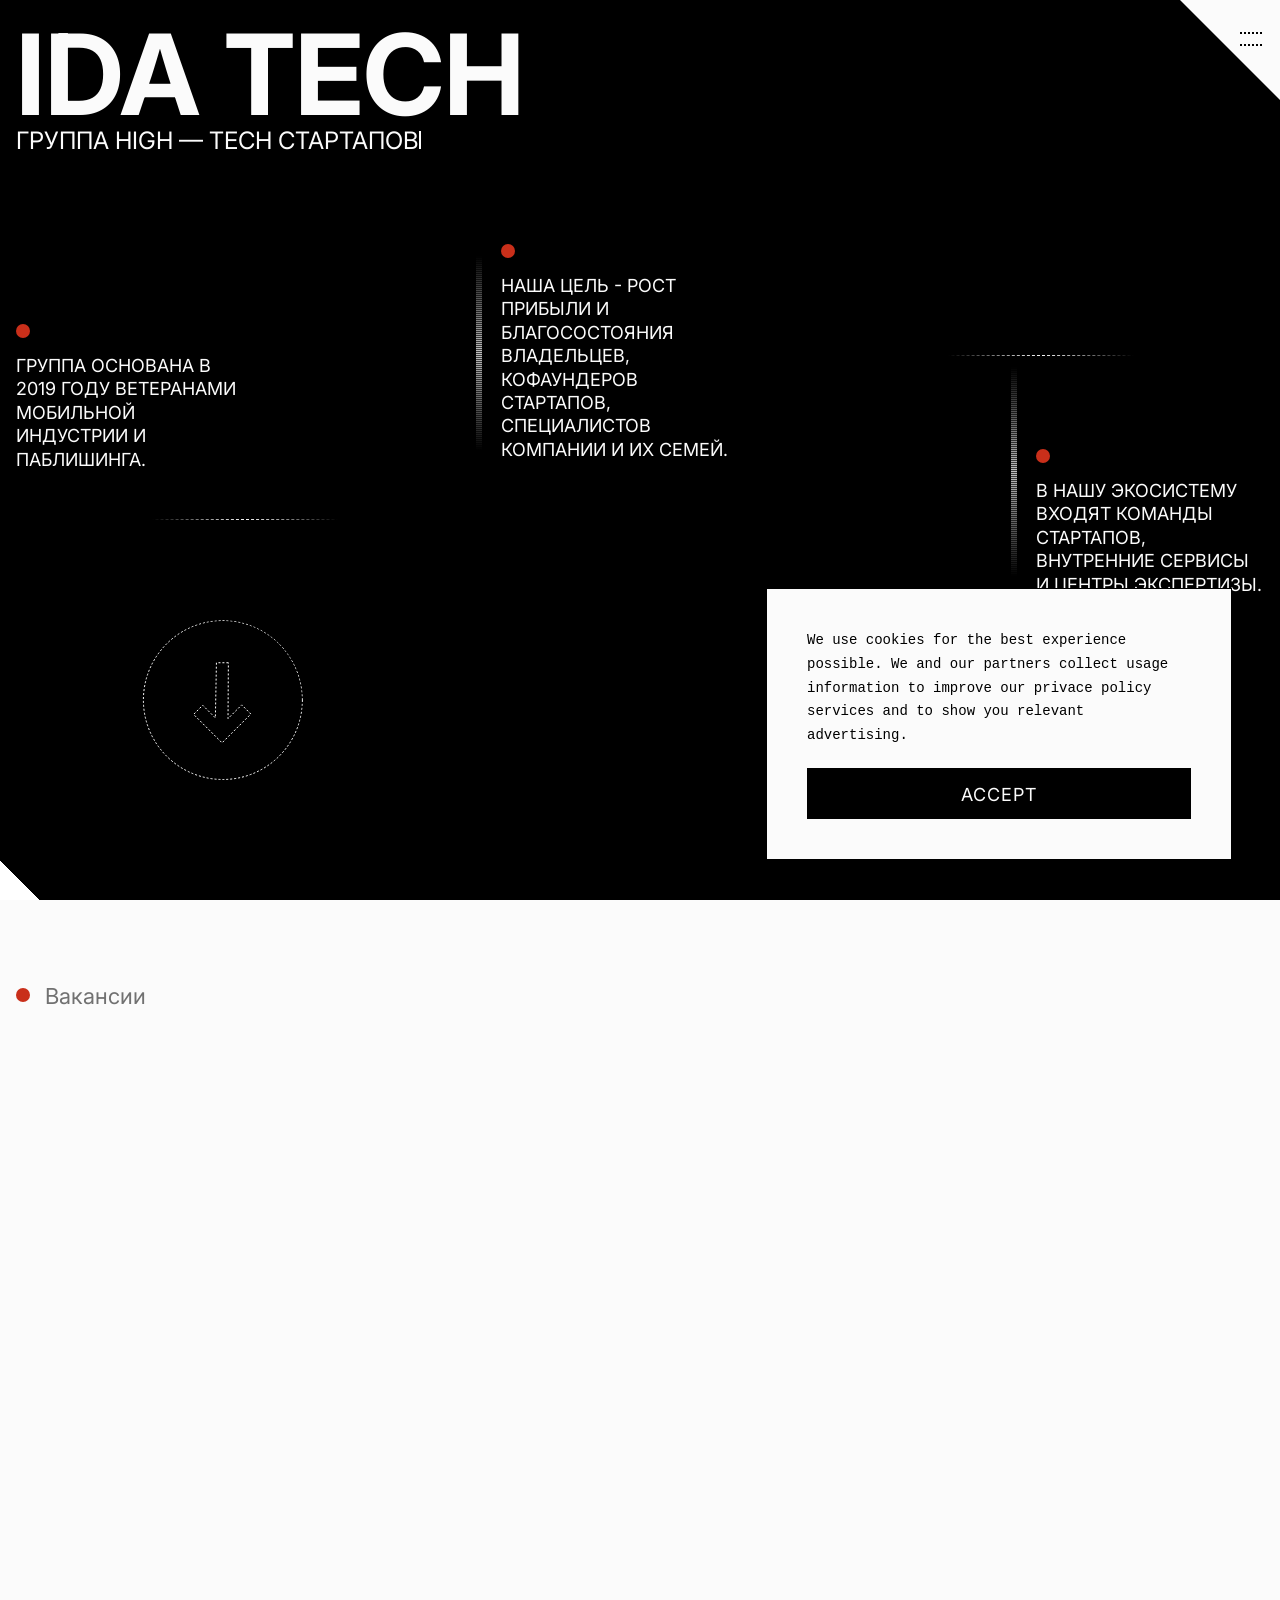
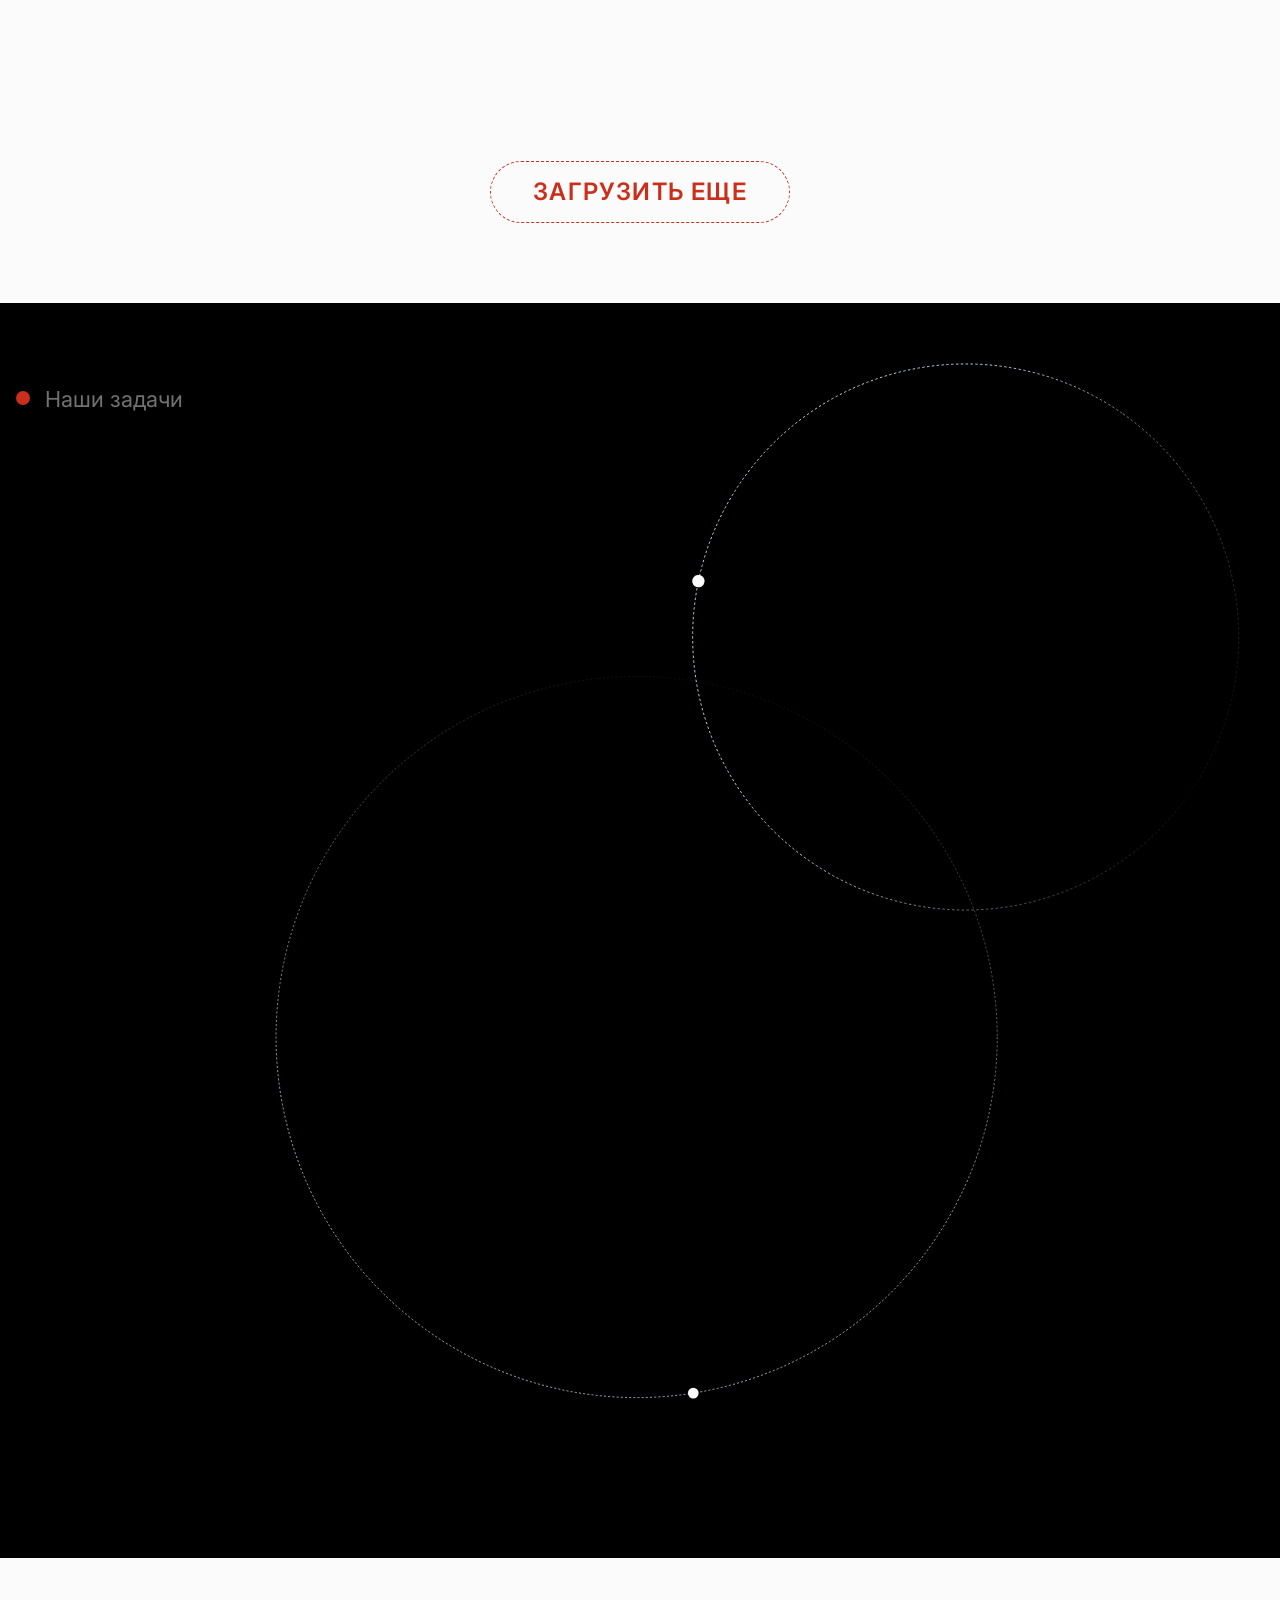
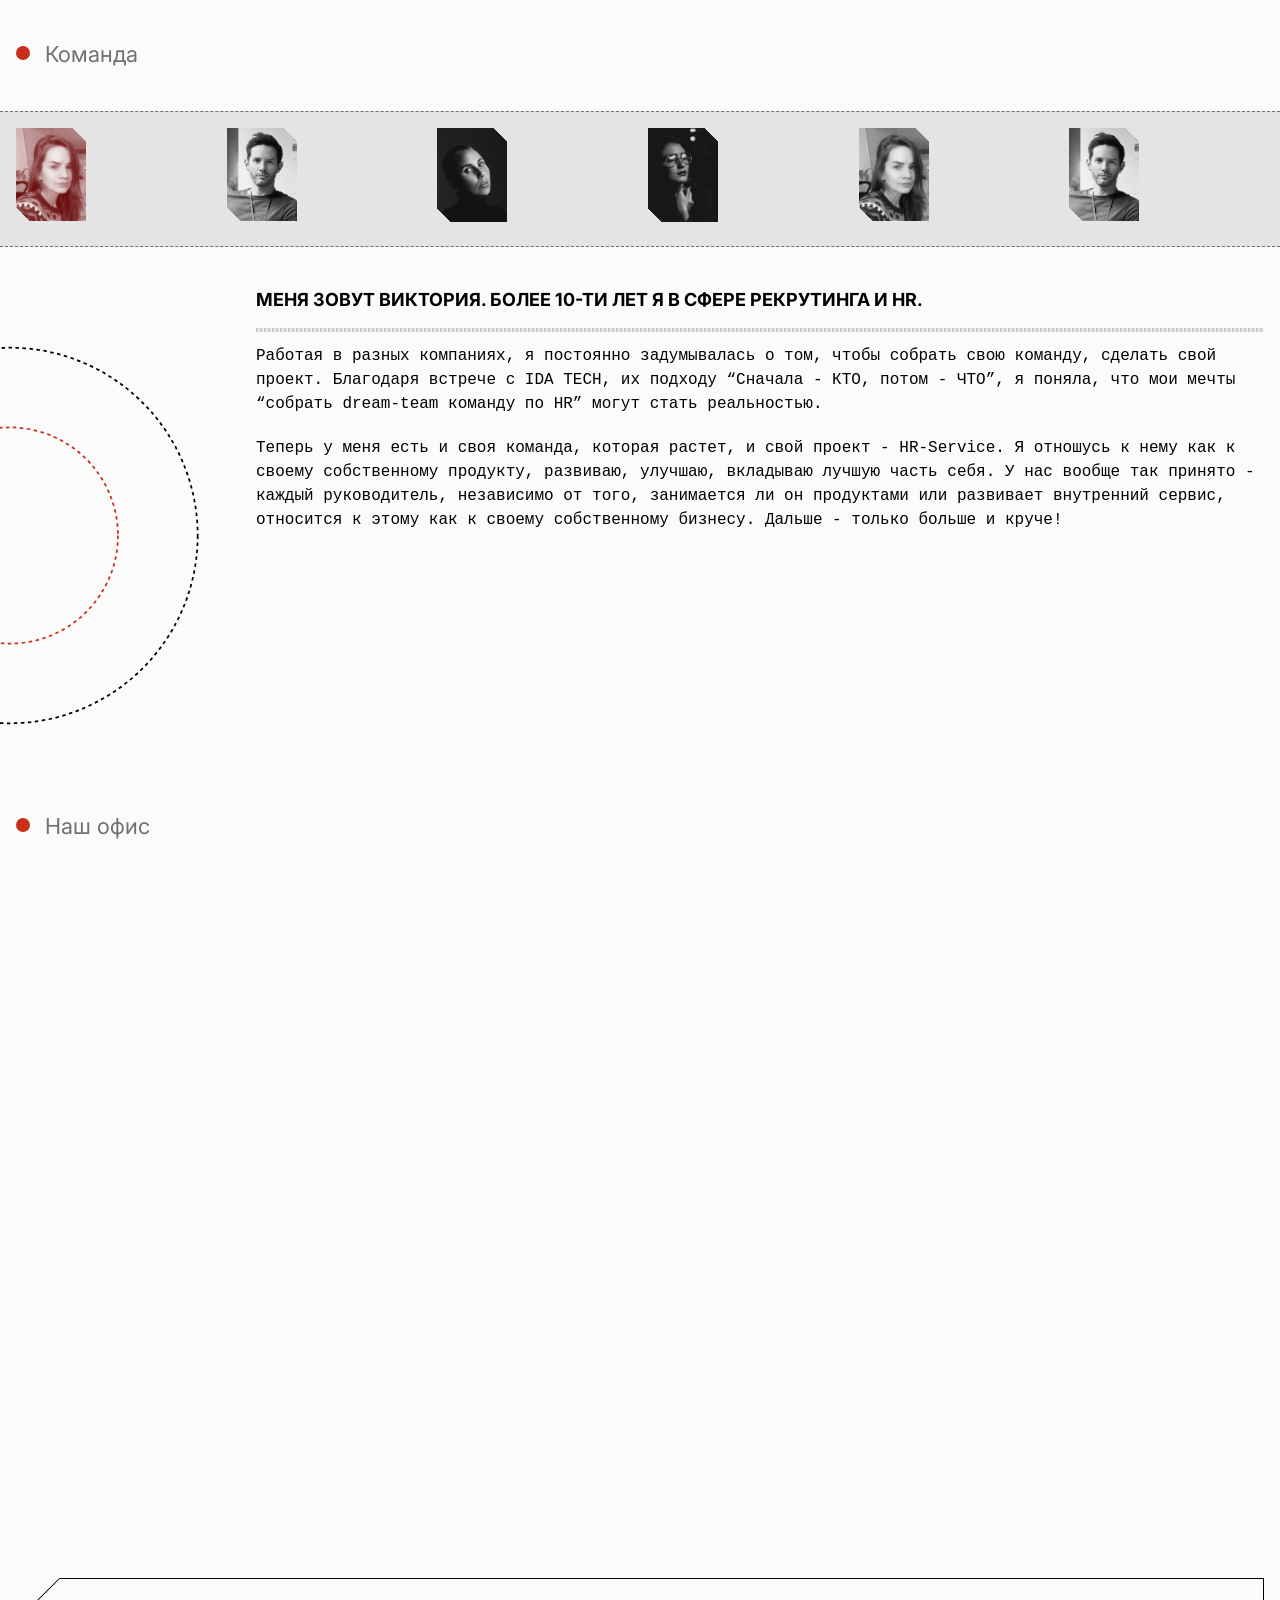
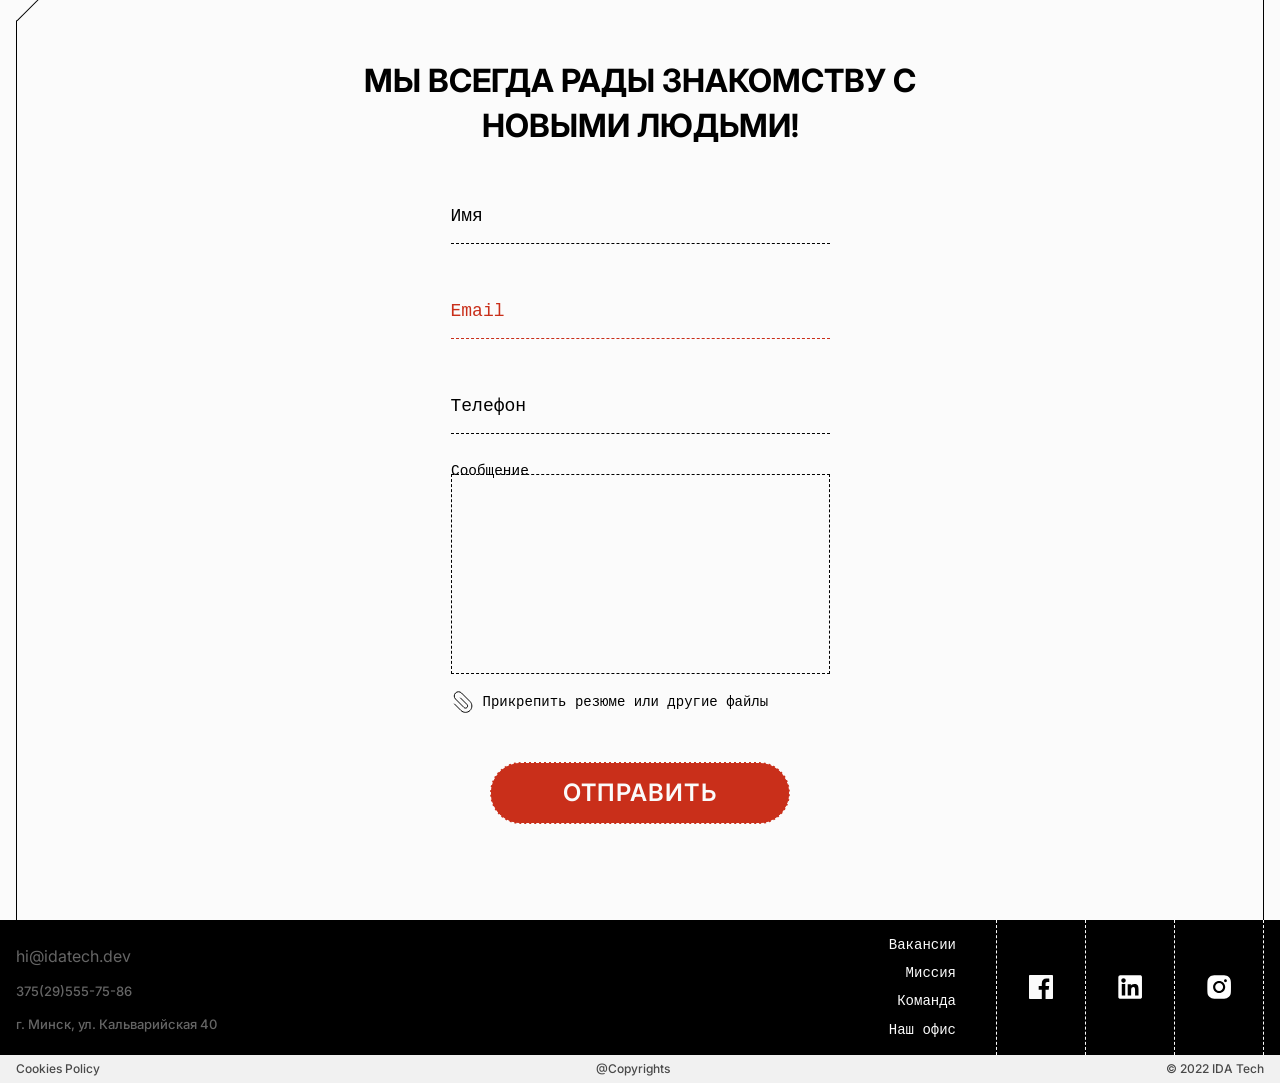
==== commit 01ab1137: "fx" ====
--- a/index.html
+++ b/index.html
@@ -164,78 +164,158 @@
                     <img class="team_circle" src="src/img/team-circle.svg" alt="">
                     <div class="team_slider">
                         <div>
-                            <div class="person active">
-                                <div class="person_header">
-                                    <div class="person_image-wrapper">
-                                        <img src="src/img/team/team-1.png" alt="" class="person_image">
-                                    </div>
-                                    <span class="person_name">Виктория</span>
-                                    <span class="person_position">Head of HR</span>
-                                </div>
-                                <div class="person_content">
-                                    <h3 class="person_title">Меня зовут Виктория. Более 10-ти лет я в сфере рекрутинга и HR. </h3>
-                                    <div class="person_description">
-                                        <p>Работая в разных компаниях, я постоянно задумывалась о том, чтобы собрать свою команду, сделать свой проект. Благодаря встрече с IDA TECH, их подходу “Сначала - КТО, потом - ЧТО”, я поняла, что мои мечты “собрать HR dream-team” могут стать реальностью. Теперь у меня есть и своя команда, которая растет, и свой проект - HR-Service. Я отношусь к нему как к своему собственному продукту, развиваю, улучшаю, вкладываю лучшую часть себя. </p>
-                                        <p>У нас вообще так принято - каждый руководитель, независимо от того, занимается ли он продуктами или развивает внутренний сервис, относится к этому как к своему собственному бизнесу. Дальше - только больше и круче!</p>
-                                        <p>У меня IT-семья - муж и маленькая 5-летняя IT-дочь. Здорово, когда тебя понимают, поддерживают и вдохновляют!</p>
-                                    </div>
-                                </div>
-                            </div>
-                        </div>
-                        <div>
-                            <div class="person">
-                                <div class="person_header">
-                                    <div class="person_image-wrapper">
-                                        <img src="src/img/team/team-2.png" alt="" class="person_image">
-                                    </div>
-                                    <span class="person_name">Владимир</span>
-                                    <span class="person_position">Head of HR</span>
-                                </div>
-                                <div class="person_content">
-                                    <h3 class="person_title">Меня зовут Владимир. Более 10-ти лет я в сфере рекрутинга и HR. </h3>
-                                    <div class="person_description">
-                                        <p>Работая в разных компаниях, я постоянно задумывалась о том, чтобы собрать свою команду, сделать свой проект. Благодаря встрече с IDA TECH, их подходу “Сначала - КТО, потом - ЧТО”, я поняла, что мои мечты “собрать HR dream-team” могут стать реальностью. Теперь у меня есть и своя команда, которая растет, и свой проект - HR-Service. Я отношусь к нему как к своему собственному продукту, развиваю, улучшаю, вкладываю лучшую часть себя. </p>
-                                        <p>У нас вообще так принято - каждый руководитель, независимо от того, занимается ли он продуктами или развивает внутренний сервис, относится к этому как к своему собственному бизнесу. Дальше - только больше и круче!</p>
-                                        <p>У меня IT-семья - муж и маленькая 5-летняя IT-дочь. Здорово, когда тебя понимают, поддерживают и вдохновляют!</p>
-                                    </div>
-                                </div>
-                            </div>
-                        </div>
-                        <div>
-                            <div class="person">
-                                <div class="person_header">
-                                    <div class="person_image-wrapper">
-                                        <img src="src/img/team/team-3.png" alt="" class="person_image">
-                                    </div>
-                                    <span class="person_name">Ольга</span>
-                                    <span class="person_position">Head of HR</span>
-                                </div>
-                                <div class="person_content">
-                                    <h3 class="person_title">Меня зовут Ольга. Более 10-ти лет я в сфере рекрутинга и HR. </h3>
-                                    <div class="person_description">
-                                        <p>Работая в разных компаниях, я постоянно задумывалась о том, чтобы собрать свою команду, сделать свой проект. Благодаря встрече с IDA TECH, их подходу “Сначала - КТО, потом - ЧТО”, я поняла, что мои мечты “собрать HR dream-team” могут стать реальностью. Теперь у меня есть и своя команда, которая растет, и свой проект - HR-Service. Я отношусь к нему как к своему собственному продукту, развиваю, улучшаю, вкладываю лучшую часть себя. </p>
-                                        <p>У нас вообще так принято - каждый руководитель, независимо от того, занимается ли он продуктами или развивает внутренний сервис, относится к этому как к своему собственному бизнесу. Дальше - только больше и круче!</p>
-                                        <p>У меня IT-семья - муж и маленькая 5-летняя IT-дочь. Здорово, когда тебя понимают, поддерживают и вдохновляют!</p>
-                                    </div>
-                                </div>
-                            </div>
-                        </div>
-                        <div>
-                            <div class="person">
-                                <div class="person_header">
-                                    <div class="person_image-wrapper">
-                                        <img src="src/img/team/team-4.png" alt="" class="person_image">
-                                    </div>
+                            <div class="team_slider-image-wrapper active" data-slide="1">
+                                <img src="src/img/team/team-1.jpg" alt="" class="team_slider-image">
+                                <div class="team_slider-meta">
                                     <span class="person_name">Олег</span>
                                     <span class="person_position">Head of HR</span>
                                 </div>
-                                <div class="person_content">
-                                    <h3 class="person_title">Меня зовут Олег. Более 10-ти лет я в сфере рекрутинга и HR. </h3>
-                                    <div class="person_description">
-                                        <p>Работая в разных компаниях, я постоянно задумывалась о том, чтобы собрать свою команду, сделать свой проект. Благодаря встрече с IDA TECH, их подходу “Сначала - КТО, потом - ЧТО”, я поняла, что мои мечты “собрать HR dream-team” могут стать реальностью. Теперь у меня есть и своя команда, которая растет, и свой проект - HR-Service. Я отношусь к нему как к своему собственному продукту, развиваю, улучшаю, вкладываю лучшую часть себя. </p>
-                                        <p>У нас вообще так принято - каждый руководитель, независимо от того, занимается ли он продуктами или развивает внутренний сервис, относится к этому как к своему собственному бизнесу. Дальше - только больше и круче!</p>
-                                        <p>У меня IT-семья - муж и маленькая 5-летняя IT-дочь. Здорово, когда тебя понимают, поддерживают и вдохновляют!</p>
-                                    </div>
+                            </div>
+                        </div>
+                        <div>
+                            <div class="team_slider-image-wrapper" data-slide="2">
+                                <img src="src/img/team/team-2.jpg" alt="" class="team_slider-image">
+                                <div class="team_slider-meta">
+                                    <span class="person_name">Олег</span>
+                                    <span class="person_position">Head of HR</span>
+                                </div>
+                            </div>
+                        </div>
+                        <div>
+                            <div class="team_slider-image-wrapper" data-slide="3">
+                                <img src="src/img/team/team-3.png" alt="" class="team_slider-image">
+                                <div class="team_slider-meta">
+                                    <span class="person_name">Олег</span>
+                                    <span class="person_position">Head of HR</span>
+                                </div>
+                            </div>
+                        </div>
+                        <div>
+                            <div class="team_slider-image-wrapper" data-slide="4">
+                                <img src="src/img/team/team-4.png" alt="" class="team_slider-image">
+                                <div class="team_slider-meta">
+                                    <span class="person_name">Олег</span>
+                                    <span class="person_position">Head of HR</span>
+                                </div>
+                            </div>
+                        </div>
+                        <div>
+                            <div class="team_slider-image-wrapper" data-slide="5">
+                                <img src="src/img/team/team-1.jpg" alt="" class="team_slider-image">
+                                <div class="team_slider-meta">
+                                    <span class="person_name">Олег</span>
+                                    <span class="person_position">Head of HR</span>
+                                </div>
+                            </div>
+                        </div>
+                        <div>
+                            <div class="team_slider-image-wrapper" data-slide="6">
+                                <img src="src/img/team/team-2.jpg" alt="" class="team_slider-image">
+                                <div class="team_slider-meta">
+                                    <span class="person_name">Олег</span>
+                                    <span class="person_position">Head of HR</span>
+                                </div>
+                            </div>
+                        </div>
+                    </div>
+                    <div class="team_content">
+                        <div class="person active" data-slide="1">
+                            <div class="person_header">
+                                <div class="person_image-wrapper">
+                                    <img src="src/img/team/team-1.jpg" alt="" class="person_image">
+                                </div>
+                                <span class="person_name">Виктория</span>
+                                <span class="person_position">Head of HR</span>
+                            </div>
+                            <div class="person_content">
+                                <h3 class="person_title">Меня зовут Виктория. Более 10-ти лет я в сфере рекрутинга и HR. </h3>
+                                <div class="person_description">
+                                    <p>Работая в разных компаниях, я постоянно задумывалась о том, чтобы собрать свою команду, сделать свой проект. Благодаря встрече с IDA TECH, их подходу “Сначала - КТО, потом - ЧТО”, я поняла, что мои мечты “собрать dream-team команду по HR” могут стать реальностью.</p><p>Теперь у меня есть и своя команда, которая растет, и свой проект - HR-Service. Я отношусь к нему как к своему собственному продукту, развиваю, улучшаю, вкладываю лучшую часть себя. У нас вообще так принято - каждый руководитель, независимо от того, занимается ли он продуктами или развивает внутренний сервис, относится к этому как к своему собственному бизнесу. Дальше - только больше и круче!</p>
+                                </div>
+                            </div>
+                        </div>
+                        <div class="person" data-slide="2">
+                            <div class="person_header">
+                                <div class="person_image-wrapper">
+                                    <img src="src/img/team/team-2.jpg" alt="" class="person_image">
+                                </div>
+                                <span class="person_name">Владимир</span>
+                                <span class="person_position">Head of HR</span>
+                            </div>
+                            <div class="person_content">
+                                <h3 class="person_title">Меня зовут Владимир. Более 10-ти лет я в сфере рекрутинга и HR. </h3>
+                                <div class="person_description">
+                                    <p>Работая в разных компаниях, я постоянно задумывалась о том, чтобы собрать свою команду, сделать свой проект. Благодаря встрече с IDA TECH, их подходу “Сначала - КТО, потом - ЧТО”, я поняла, что мои мечты “собрать HR dream-team” могут стать реальностью. Теперь у меня есть и своя команда, которая растет, и свой проект - HR-Service. Я отношусь к нему как к своему собственному продукту, развиваю, улучшаю, вкладываю лучшую часть себя. </p>
+                                    <p>У нас вообще так принято - каждый руководитель, независимо от того, занимается ли он продуктами или развивает внутренний сервис, относится к этому как к своему собственному бизнесу. Дальше - только больше и круче!</p>
+                                    <p>У меня IT-семья - муж и маленькая 5-летняя IT-дочь. Здорово, когда тебя понимают, поддерживают и вдохновляют!</p>
+                                </div>
+                            </div>
+                        </div>
+                        <div class="person" data-slide="3">
+                            <div class="person_header">
+                                <div class="person_image-wrapper">
+                                    <img src="src/img/team/team-3.png" alt="" class="person_image">
+                                </div>
+                                <span class="person_name">Ольга</span>
+                                <span class="person_position">Head of HR</span>
+                            </div>
+                            <div class="person_content">
+                                <h3 class="person_title">Меня зовут Ольга. Более 10-ти лет я в сфере рекрутинга и HR. </h3>
+                                <div class="person_description">
+                                    <p>Работая в разных компаниях, я постоянно задумывалась о том, чтобы собрать свою команду, сделать свой проект. Благодаря встрече с IDA TECH, их подходу “Сначала - КТО, потом - ЧТО”, я поняла, что мои мечты “собрать HR dream-team” могут стать реальностью. Теперь у меня есть и своя команда, которая растет, и свой проект - HR-Service. Я отношусь к нему как к своему собственному продукту, развиваю, улучшаю, вкладываю лучшую часть себя. </p>
+                                    <p>У нас вообще так принято - каждый руководитель, независимо от того, занимается ли он продуктами или развивает внутренний сервис, относится к этому как к своему собственному бизнесу. Дальше - только больше и круче!</p>
+                                    <p>У меня IT-семья - муж и маленькая 5-летняя IT-дочь. Здорово, когда тебя понимают, поддерживают и вдохновляют!</p>
+                                </div>
+                            </div>
+                        </div>
+                        <div class="person" data-slide="4">
+                            <div class="person_header">
+                                <div class="person_image-wrapper">
+                                    <img src="src/img/team/team-4.png" alt="" class="person_image">
+                                </div>
+                                <span class="person_name">Олег</span>
+                                <span class="person_position">Head of HR</span>
+                            </div>
+                            <div class="person_content">
+                                <h3 class="person_title">Меня зовут Олег. Более 10-ти лет я в сфере рекрутинга и HR. </h3>
+                                <div class="person_description">
+                                    <p>Работая в разных компаниях, я постоянно задумывалась о том, чтобы собрать свою команду, сделать свой проект. Благодаря встрече с IDA TECH, их подходу “Сначала - КТО, потом - ЧТО”, я поняла, что мои мечты “собрать HR dream-team” могут стать реальностью. Теперь у меня есть и своя команда, которая растет, и свой проект - HR-Service. Я отношусь к нему как к своему собственному продукту, развиваю, улучшаю, вкладываю лучшую часть себя. </p>
+                                    <p>У нас вообще так принято - каждый руководитель, независимо от того, занимается ли он продуктами или развивает внутренний сервис, относится к этому как к своему собственному бизнесу. Дальше - только больше и круче!</p>
+                                    <p>У меня IT-семья - муж и маленькая 5-летняя IT-дочь. Здорово, когда тебя понимают, поддерживают и вдохновляют!</p>
+                                </div>
+                            </div>
+                        </div>
+                        <div class="person" data-slide="5">
+                            <div class="person_header">
+                                <div class="person_image-wrapper">
+                                    <img src="src/img/team/team-4.png" alt="" class="person_image">
+                                </div>
+                                <span class="person_name">Олег</span>
+                                <span class="person_position">Head of HR</span>
+                            </div>
+                            <div class="person_content">
+                                <h3 class="person_title">Меня зовут Олег. Более 10-ти лет я в сфере рекрутинга и HR. </h3>
+                                <div class="person_description">
+                                    <p>Работая в разных компаниях, я постоянно задумывалась о том, чтобы собрать свою команду, сделать свой проект. Благодаря встрече с IDA TECH, их подходу “Сначала - КТО, потом - ЧТО”, я поняла, что мои мечты “собрать HR dream-team” могут стать реальностью. Теперь у меня есть и своя команда, которая растет, и свой проект - HR-Service. Я отношусь к нему как к своему собственному продукту, развиваю, улучшаю, вкладываю лучшую часть себя. </p>
+                                    <p>У нас вообще так принято - каждый руководитель, независимо от того, занимается ли он продуктами или развивает внутренний сервис, относится к этому как к своему собственному бизнесу. Дальше - только больше и круче!</p>
+                                    <p>У меня IT-семья - муж и маленькая 5-летняя IT-дочь. Здорово, когда тебя понимают, поддерживают и вдохновляют!</p>
+                                </div>
+                            </div>
+                        </div>
+                        <div class="person" data-slide="6">
+                            <div class="person_header">
+                                <div class="person_image-wrapper">
+                                    <img src="src/img/team/team-4.png" alt="" class="person_image">
+                                </div>
+                                <span class="person_name">Олег</span>
+                                <span class="person_position">Head of HR</span>
+                            </div>
+                            <div class="person_content">
+                                <h3 class="person_title">Меня зовут Олег. Более 10-ти лет я в сфере рекрутинга и HR. </h3>
+                                <div class="person_description">
+                                    <p>Работая в разных компаниях, я постоянно задумывалась о том, чтобы собрать свою команду, сделать свой проект. Благодаря встрече с IDA TECH, их подходу “Сначала - КТО, потом - ЧТО”, я поняла, что мои мечты “собрать HR dream-team” могут стать реальностью. Теперь у меня есть и своя команда, которая растет, и свой проект - HR-Service. Я отношусь к нему как к своему собственному продукту, развиваю, улучшаю, вкладываю лучшую часть себя. </p>
+                                    <p>У нас вообще так принято - каждый руководитель, независимо от того, занимается ли он продуктами или развивает внутренний сервис, относится к этому как к своему собственному бизнесу. Дальше - только больше и круче!</p>
+                                    <p>У меня IT-семья - муж и маленькая 5-летняя IT-дочь. Здорово, когда тебя понимают, поддерживают и вдохновляют!</p>
                                 </div>
                             </div>
                         </div>
@@ -249,8 +329,8 @@
             <div class="section_holder">
                 <span class="section_title">Наш офис</span>
                 <div class="office">
-                    <div class="carousel" id="lightgallery">
-                        <div class="carousel_row">
+                    <div class="carousel">
+                        <div class="carousel_row" id="lightgallery1">
                             <a href="src/img/office/office-1.jpg" class="carousel_item">
                                 <img src="src/img/office/office-1.jpg" alt="" class="carousel_image">
                             </a>
@@ -282,35 +362,35 @@
                                 <img src="src/img/office/office-10.jpg" alt="" class="carousel_image">
                             </a>
                         </div>
-                        <div class="carousel_row">
-                            <a href="src/img/office/office-1.jpg" class="carousel_item">
+                        <div class="carousel_row" id="lightgallery2">
+                            <a href="src/img/office/office-1.jpg" data-src="src/img/office/office-1.jpg" class="carousel_item">
                                 <img src="src/img/office/office-1.jpg" alt="" class="carousel_image">
                             </a>
-                            <a href="src/img/office/office-2.jpg" class="carousel_item">
+                            <a href="src/img/office/office-2.jpg" data-src="src/img/office/office-1.jpg" class="carousel_item">
                                 <img src="src/img/office/office-2.jpg" alt="" class="carousel_image">
                             </a>
-                            <a href="src/img/office/office-3.jpg" class="carousel_item">
+                            <a href="src/img/office/office-3.jpg" data-src="src/img/office/office-1.jpg" class="carousel_item">
                                 <img src="src/img/office/office-3.jpg" alt="" class="carousel_image">
                             </a>
-                            <a href="src/img/office/office-4.jpg" class="carousel_item">
+                            <a href="src/img/office/office-4.jpg" data-src="src/img/office/office-1.jpg" class="carousel_item">
                                 <img src="src/img/office/office-4.jpg" alt="" class="carousel_image">
                             </a>
-                            <a href="src/img/office/office-5.jpg" class="carousel_item">
+                            <a href="src/img/office/office-5.jpg" data-src="src/img/office/office-1.jpg" class="carousel_item">
                                 <img src="src/img/office/office-5.jpg" alt="" class="carousel_image">
                             </a>
-                            <a href="src/img/office/office-6.jpg" class="carousel_item">
+                            <a href="src/img/office/office-6.jpg" data-src="src/img/office/office-1.jpg" class="carousel_item">
                                 <img src="src/img/office/office-6.jpg" alt="" class="carousel_image">
                             </a>
-                            <a href="src/img/office/office-7.jpg" class="carousel_item">
+                            <a href="src/img/office/office-7.jpg" data-src="src/img/office/office-1.jpg" class="carousel_item">
                                 <img src="src/img/office/office-7.jpg" alt="" class="carousel_image">
                             </a>
-                            <a href="src/img/office/office-8.jpg" class="carousel_item">
+                            <a href="src/img/office/office-8.jpg" data-src="src/img/office/office-1.jpg" class="carousel_item">
                                 <img src="src/img/office/office-8.jpg" alt="" class="carousel_image">
                             </a>
-                            <a href="src/img/office/office-9.jpg" class="carousel_item">
+                            <a href="src/img/office/office-9.jpg" data-src="src/img/office/office-1.jpg" class="carousel_item">
                                 <img src="src/img/office/office-9.jpg" alt="" class="carousel_image">
                             </a>
-                            <a href="src/img/office/office-10.jpg" class="carousel_item">
+                            <a href="src/img/office/office-10.jpg" data-src="src/img/office/office-1.jpg" class="carousel_item">
                                 <img src="src/img/office/office-10.jpg" alt="" class="carousel_image">
                             </a>
                         </div>
@@ -347,7 +427,8 @@
                                 </div>
                                 <div class="form_column">
                                     <div class="form_row">
-                                        <textarea name="" id="" cols="30" rows="10">Сообщение</textarea>
+                                        <textarea name="" id="" cols="30" rows="10"></textarea>
+                                        <label class="form_label" for="tel">Сообщение</label>
                                         <div class="attach">
                                             <input class="attach_input" type="file" name="" id="file">
                                             <label class="attach_label" for="file">Прикрепить резюме или другие файлы</label>
@@ -402,21 +483,6 @@
         </div>
     </footer>
 
-    <div class="popup" data-popup="cookie-policy">
-        <button class="popup_close"></button>
-        <div class="popup_content">
-            <h1>Privacy & Cookie Policy</h1>
-            <h2>Compliance</h2>
-            <p>
-                All personal data gathered by STAR HILLS PRODUCTION LTD (hereinafter referred to as the ''Company'') in the course of its business shall be kept and handled in accordance with the Cyprus Processing of Personal Data (Protection of the Individual) Law of 2001, as amended from time to time, on protection of personal data and any other applicable legislation as per the relevant jurisdiction.
-            </p>
-            <h3>Gathering of Personal Data</h3>
-            <p>
-                The Company primarily gathers your personal data in the case of any contractual relations. You may be asked to provide your personal data upon usage of any websites of the Company. The data is gathered discretely and only the Company has access to it during this topics. By engaging in contractual relations with the Company, you give your express consent to the Company to gather and process your personal data. You are fully responsible for the accuracy of the data provided to the Company. By engaging in contractual relations with the Company, you agree that the Company may collect, store, disclose and transfer internationally (including disclosure to any related legal entities of the Company or to its subcontractors) personal data, including sensitive personal data, relating to you and/or your employees for various purposes including (i) processing, reviewing and administering your registration/purchase form to seminars/conferences/events, (ii) maintaining the administrative or client relationship management systems of the Company, (iii) quality and risk management reviews, (iv) statistical reviews, (v) providing you with information about the Company and of seminars/conferences/events offers and/or organized, (vi) meeting the requirements of applicable laws and regulations. When you provide personal data to us about your employees and other individuals, you confirm that you only do so provided that you have the authority to act as their agent and that you have obtained any required approval and/or consent from such employees and/or other individuals.
-            </p>
-        </div>
-    </div>
-
     <div class="cookies">
         <div class="cookies_content">
             <p class="cookies_text">
--- a/style.css
+++ b/style.css
@@ -1 +1 @@
-@import"https://fonts.googleapis.com/css2?family=Inter:wght@400;500;600;700&family=PT+Mono&display=swap";/*! normalize.css v8.0.1 | MIT License | github.com/necolas/normalize.css */html{line-height:1.15;-webkit-text-size-adjust:100%}body{margin:0}main{display:block}h1{font-size:2em;margin:.67em 0}hr{box-sizing:content-box;height:0;overflow:visible}pre{font-family:monospace,monospace;font-size:1em}a{background-color:rgba(0,0,0,0)}abbr[title]{border-bottom:none;text-decoration:underline;-webkit-text-decoration:underline dotted;text-decoration:underline dotted}b,strong{font-weight:bolder}code,kbd,samp{font-family:monospace,monospace;font-size:1em}small{font-size:80%}sub,sup{font-size:75%;line-height:0;position:relative;vertical-align:baseline}sub{bottom:-0.25em}sup{top:-0.5em}img{border-style:none}button,input,optgroup,select,textarea{font-family:inherit;font-size:100%;line-height:1.15;margin:0}button,input{overflow:visible}button,select{text-transform:none}button,[type=button],[type=reset],[type=submit]{-webkit-appearance:button}button::-moz-focus-inner,[type=button]::-moz-focus-inner,[type=reset]::-moz-focus-inner,[type=submit]::-moz-focus-inner{border-style:none;padding:0}button:-moz-focusring,[type=button]:-moz-focusring,[type=reset]:-moz-focusring,[type=submit]:-moz-focusring{outline:1px dotted ButtonText}fieldset{padding:.35em .75em .625em}legend{box-sizing:border-box;color:inherit;display:table;max-width:100%;padding:0;white-space:normal}progress{vertical-align:baseline}textarea{overflow:auto}[type=checkbox],[type=radio]{box-sizing:border-box;padding:0}[type=number]::-webkit-inner-spin-button,[type=number]::-webkit-outer-spin-button{height:auto}[type=search]{-webkit-appearance:textfield;outline-offset:-2px}[type=search]::-webkit-search-decoration{-webkit-appearance:none}::-webkit-file-upload-button{-webkit-appearance:button;font:inherit}details{display:block}summary{display:list-item}template{display:none}[hidden]{display:none}html{scroll-behavior:smooth}body{color:#000;background:#f1f1f1;font:14px/1.3 "PT Mono",monospace;padding:0;scroll-behavior:smooth}@media all and (min-width: 744px){body{font-size:16px}}a{color:#781aa8;text-decoration:none;transition:.2s cubic-bezier(0.38, 0.005, 0.215, 1) color}a:hover,a.hover{outline:none}a:active,a.active{outline:none}a[href^=tel]{white-space:nowrap}p{margin:0 0 20px}@media all and (min-width: 1440px){p{margin-bottom:22px}}img{max-width:100%}img[data-src]{display:none}@media all and (min-width: 1440px){img[data-src]{display:initial}}button:focus,input:focus,textarea:focus{outline:none}table{border-collapse:collapse;min-width:100%}ol,ul{padding:0 0 0 20px;margin:0 0 20px}@media all and (min-width: 744px){ol,ul{padding-left:24px}}@media all and (min-width: 1440px){ol,ul{padding-left:28px}}ul{list-style:none}ul li{margin:0 0 8px;position:relative}ul li::before{content:"";height:5px;width:5px;border-radius:50%;background-color:#000;position:absolute;left:-15px;top:9px}main{overflow:hidden}a[name]{position:relative;top:-50px}.menu-opened{overflow:hidden}@media all and (min-width: 1440px){.menu-opened{overflow:initial}}.button,button,input[type=button],input[type=submit]{display:inline-block;background:rgba(0,0,0,0);box-sizing:border-box;border:1px dashed #fbfbfb;border-radius:50px;background-color:#c92f1a;cursor:pointer;color:#fbfbfb;font-family:"Inter",sans-serif;font-size:24px;font-weight:600;height:62px;line-height:58px;padding:0 24px;min-width:146px;white-space:nowrap;text-transform:uppercase;letter-spacing:.05em;text-align:center;width:100%;transition:.2s cubic-bezier(0.38, 0.005, 0.215, 1) color,.2s cubic-bezier(0.38, 0.005, 0.215, 1) background-color}@media all and (min-width: 744px){.button,button,input[type=button],input[type=submit]{width:auto;min-width:300px}}.button:hover,button:hover,input[type=button]:hover,input[type=submit]:hover{background-color:#a32d1d}.button:active,button:active,input[type=button]:active,input[type=submit]:active{background-color:#5a9d91}.button:disabled,button:disabled,input[type=button]:disabled,input[type=submit]:disabled{opacity:.6}input[type=text],input[type=password],input[type=search],input[type=email],input[type=url],input[type=tel]{color:#000;background:rgba(0,0,0,0);border:none;border-bottom:1px dashed currentColor;border-radius:0;box-sizing:border-box;font:18px "PT Mono",monospace;height:55px;line-height:34px;padding:0 0 0 8px;width:100%;transition:.2s ease-in border-color,.2s ease-in color}input[type=text]::-webkit-input-placeholder,input[type=password]::-webkit-input-placeholder,input[type=search]::-webkit-input-placeholder,input[type=email]::-webkit-input-placeholder,input[type=url]::-webkit-input-placeholder,input[type=tel]::-webkit-input-placeholder{color:#000}input[type=text]::-moz-placeholder,input[type=password]::-moz-placeholder,input[type=search]::-moz-placeholder,input[type=email]::-moz-placeholder,input[type=url]::-moz-placeholder,input[type=tel]::-moz-placeholder{color:#000}input[type=text]:-ms-input-placeholder,input[type=password]:-ms-input-placeholder,input[type=search]:-ms-input-placeholder,input[type=email]:-ms-input-placeholder,input[type=url]:-ms-input-placeholder,input[type=tel]:-ms-input-placeholder{color:#000}input[type=text]:focus,input[type=password]:focus,input[type=search]:focus,input[type=email]:focus,input[type=url]:focus,input[type=tel]:focus{color:#000;border-color:#000}.error input[type=text],.error input[type=password],.error input[type=search],.error input[type=email],.error input[type=url],.error input[type=tel]{color:#c92f1a}textarea{color:#000;background:rgba(0,0,0,0);border:1px dashed currentColor;border-radius:0;box-sizing:border-box;font:18px "PT Mono",monospace;line-height:34px;padding:4px 16px;width:100%;resize:none;height:200px;margin:0 0 16px}textarea::-webkit-input-placeholder{color:#000}textarea::-moz-placeholder{color:#000}textarea:-ms-input-placeholder{color:#000}@media all and (min-width: 1440px){textarea{height:245px}}.error textarea{color:#c92f1a}.error textarea::-webkit-input-placeholder{color:#c92f1a}.error textarea::-moz-placeholder{color:#c92f1a}.error textarea:-ms-input-placeholder{color:#c92f1a}input[type=checkbox]{position:absolute;visibility:hidden;z-index:-1}input[type=checkbox]+label:not([class]){cursor:pointer;display:inline-block;padding:0 0 0 36px;min-height:20px;position:relative;margin:0;transition:.2s cubic-bezier(0.38, 0.005, 0.215, 1) color}@media all and (min-width: 744px){input[type=checkbox]+label:not([class]){font-size:18px}}input[type=checkbox]+label:not([class])::before{content:"";box-sizing:border-box;border:1px solid #ececec;border-radius:4px;height:20px;width:20px;position:absolute;top:-1px;left:0;transition:.1s ease-in-out border-color,.1s ease-in-out background-color}@media all and (min-width: 1440px){input[type=checkbox]+label:not([class])::before{height:26px;width:26px}}input[type=checkbox]+label:not([class])::after{content:"";box-sizing:border-box;background:url(src/img/check.svg) no-repeat center/100% 100%;width:9px;height:9px;position:absolute;top:5px;left:6px;opacity:0;transform:scale(0.3);transition:.1s cubic-bezier(0.38, 0.005, 0.215, 1) opacity,.2s cubic-bezier(0.38, 0.005, 0.215, 1) transform}@media all and (min-width: 1440px){input[type=checkbox]+label:not([class])::after{width:12px;height:12px;top:6px;left:7px}}input[type=checkbox]:hover+label::before{border-color:#000}input[type=checkbox]:checked+label::before{background-color:#7360e6;border-color:#7360e6}input[type=checkbox]:checked+label::after{opacity:1;transform:scale(1)}input[type=checkbox]:checked+label:hover::before{opacity:.9}input[type=checkbox]:disabled+label{opacity:.6;cursor:default}input[type=checkbox]:disabled+label::before{opacity:.6;filter:grayscale(1);pointer-events:none}.error input[type=checkbox]+label:not([class])::before{border-color:#c92f1a}input[type=radio]{position:absolute;visibility:hidden;z-index:-1}input[type=radio]+label:not([class]){cursor:pointer;display:block;box-sizing:border-box;padding:25px 0 25px 50px;color:rgba(0,0,0,.5);font-weight:bold;font-size:14px;position:relative;margin:0 0 20px;border:1px solid #e5e5e5;min-height:63px;line-height:.7;border-radius:3px;transition:.2s cubic-bezier(0.38, 0.005, 0.215, 1) color}@media all and (min-width: 744px){input[type=radio]+label:not([class]){font-size:22px}}input[type=radio]+label:not([class])::before{content:"";border:1px solid #313235;border-radius:50%;height:17px;width:17px;position:absolute;top:22px;left:17px;transition:.1s ease-in-out border-color}input[type=radio]+label:not([class])::after{content:"";background:rgba(0,0,0,0);border-radius:50%;width:11px;height:11px;position:absolute;top:26px;left:21px;transform:scale(0.6);transition:.15s cubic-bezier(0.38, 0.005, 0.215, 1) background,.15s cubic-bezier(0.38, 0.005, 0.215, 1) transform}input[type=radio]:checked+label{color:#000}input[type=radio]:checked+label::before{border-color:#c92f1a}input[type=radio]:checked+label::after{background-color:#c92f1a;transform:scale(1)}input[type=radio]:checked+label:hover::after{transform:scale(0.8)}label{font-size:14px;line-height:1.4;color:#000;display:block;text-align:left;position:relative;margin:0 0 8px}@media all and (min-width: 744px){label{font-size:16px}}label.required::after{content:" *";color:#c92f1a}.form_row{margin:0 0 40px;position:relative}@media all and (min-width: 1440px){.form_row{width:412px}}@media all and (min-width: 1440px){.form_columns{display:flex;justify-content:space-between;gap:156px}}@media all and (min-width: 1440px){.form_column{flex-grow:1;margin-bottom:80px}}.form_label{position:absolute;left:0;top:17px;font:18px "PT Mono",monospace;transform-origin:left top;transition:.2s cubic-bezier(0.38, 0.005, 0.215, 1) transform,.2s cubic-bezier(0.38, 0.005, 0.215, 1) color}input:not(:-moz-placeholder-shown)+.form_label{transform:scale(0.8) translateY(-35px)}input:focus+.form_label,input:not(:placeholder-shown)+.form_label{transform:scale(0.8) translateY(-35px)}.error .form_label{color:#c92f1a}h1,.heading-1{font-family:"Inter",sans-serif;font-size:48px;line-height:1.3;font-weight:700;margin:0 0 70px}@media all and (min-width: 1440px){h1,.heading-1{font-size:106px}}h2,.heading-2{font-family:"Inter",sans-serif;font-size:32px;line-height:1.3;font-weight:700;margin:0 0 20px}@media all and (min-width: 1440px){h2,.heading-2{font-size:66px}}h3,.heading-3{font-family:"Inter",sans-serif;font-size:20px;line-height:1.4;font-weight:500}@media all and (min-width: 1440px){h3,.heading-3{font-size:41px}}h4,.heading-4{font-family:"Inter",sans-serif;font-size:20px;line-height:1.3;font-weight:400}@media all and (min-width: 1440px){h4,.heading-4{font-size:26px}}h5,.heading-5{font-family:"Inter",sans-serif;font-size:16px;line-height:1.2;font-weight:400}@media all and (min-width: 1440px){h5,.heading-5{font-size:16px}}.header{position:absolute;top:0;left:0;right:0;height:100px;background:url(src/img/header-bg.svg) no-repeat 100% top/auto 100%;z-index:10}@media all and (min-width: 1440px){.header{height:50px;background-size:50px 50px}}.header__static{position:relative;background-color:#000}@media all and (min-width: 1440px){.header__static{height:100px}}.header_holder{padding-left:16px;padding-right:16px;display:flex;justify-content:center;align-items:center;height:100%}@media all and (min-width: 1440px){.header_holder{max-width:1240px;margin:auto}}@media all and (min-width: 1440px){.header_holder{justify-content:space-between}}.header_back{background:url(src/img/back.svg) no-repeat left center/40px 40px;position:absolute;left:16px;top:50%;margin-top:-20px;height:40px;width:40px;font-size:0;transition:.2s cubic-bezier(0.38, 0.005, 0.215, 1)}@media all and (min-width: 744px){.header_back{font-size:14px;line-height:40px;padding:0 0 0 52px;width:auto;color:#fbfbfb}}@media all and (min-width: 1440px){.header_back{position:static;flex-grow:1;width:33.33%;margin:0}}.header_back:hover{opacity:.6}.header_back:active{opacity:.8}.header_logo{font-family:"Inter",sans-serif;font-weight:700;font-size:32px;line-height:.9;text-transform:uppercase;color:#fbfbfb;text-align:center}@media all and (min-width: 744px){.header_logo{font-size:40px}}@media all and (min-width: 1440px){.header_logo{flex-grow:1;width:33.33%}}.logo{position:absolute;top:16px;left:16px;z-index:2;transition:.5s linear opacity}@media all and (min-width: 1440px){.logo{left:74px}}.logo:hover{opacity:.6}.logo:active{opacity:.8}.logo_image{display:block;width:67px}@media all and (min-width: 1440px){.logo_image{width:110px}}.footer_top{position:relative;padding:24px 0 8px;background-color:#000;color:#fbfbfb}@media all and (min-width: 744px){.footer_top{padding:0}}.footer_bottom{padding-left:16px;padding-right:16px;display:flex;justify-content:space-between;padding-top:4px;padding-bottom:4px}@media all and (min-width: 1440px){.footer_bottom{max-width:1240px;margin:auto}}.footer_holder{padding-left:16px;padding-right:16px;display:flex;flex-direction:column}@media all and (min-width: 1440px){.footer_holder{max-width:1240px;margin:auto}}@media all and (min-width: 744px){.footer_holder{flex-direction:row;justify-content:space-between;align-items:flex-end}}@media all and (min-width: 1440px){.footer_holder{align-items:stretch}}.footer_left{display:flex;flex-direction:column;gap:16px}@media all and (min-width: 744px){.footer_left{padding:0 0 22px}}@media all and (min-width: 1440px){.footer_left{padding:42px 0}}.footer_right{order:2;margin:0 0 20px}@media all and (min-width: 744px){.footer_right{margin:0;display:flex;align-items:stretch;gap:40px;order:initial}}@media all and (min-width: 1440px){.footer_right{gap:28px}}.footer_text{order:3;opacity:.7}@media all and (min-width: 744px){.footer_text{order:initial}}.footer_mail{font-weight:700;font-size:20px;line-height:1.3;color:#e9e9e9;font-family:"Inter",sans-serif}@media all and (min-width: 1440px){.footer_mail{font-size:40px}}.footer_link{font-weight:500;font-size:13px;line-height:1.3;color:#717171;opacity:.9;font-family:"Inter",sans-serif}@media all and (min-width: 1440px){.footer_link{font-size:16px}}.footer_menu{position:absolute;right:16px;top:24px;display:flex;flex-direction:column;gap:8px;text-align:right}@media all and (min-width: 744px){.footer_menu{position:static;transform:none;padding:16px 0;gap:10px}}@media all and (min-width: 1440px){.footer_menu{gap:16px;justify-content:center}}.footer_menu-link{display:block;font-size:14px;color:#fbfbfb;transition:.2s cubic-bezier(0.38, 0.005, 0.215, 1) opacity,.2s cubic-bezier(0.38, 0.005, 0.215, 1) color}@media all and (min-width: 1440px){.footer_menu-link{font-size:16px}}.footer_menu-link:hover{color:#c92f1a}.footer_menu-link:active{opacity:.8}.footer_social{display:flex;justify-content:space-between;align-items:stretch;margin:40px 0 0}@media all and (min-width: 744px){.footer_social{margin:0}}.footer_social-link{display:flex;justify-content:center;align-items:center;padding:24px 32px;border-right:1px dashed #fbfbfb;flex-grow:1}@media all and (min-width: 1440px){.footer_social-link{padding-left:64px;padding-right:64px}}.footer_social-link:first-child{border-left:1px dashed #fbfbfb}.footer_social-image{height:24px;width:24px;transition:.2s cubic-bezier(0.38, 0.005, 0.215, 1) opacity,.1s cubic-bezier(0.38, 0.005, 0.215, 1) transform}@media all and (min-width: 1440px){.footer_social-image{height:40px;width:40px}}.footer_social-image:hover{opacity:.8}.footer_social-image:active{transform:scale(0.9)}.footer_bottom-text,.footer_bottom-link{font-weight:500;font-size:12px;line-height:20px;color:rgba(0,0,0,.7);font-family:"Inter",sans-serif}.menu{background-color:#fbfbfb;box-sizing:border-box;position:fixed;z-index:11;display:flex;flex-direction:column;justify-content:space-between;align-items:stretch;height:100%;overflow-y:auto;left:100%;top:0;width:100%;transform:translateX(0);transition:.6s cubic-bezier(0.38, 0.005, 0.215, 1) transform,.3s cubic-bezier(0.38, 0.005, 0.215, 1) opacity .1s}@media all and (min-width: 1440px){.menu{background:none;right:100px;top:60px;left:auto;width:auto;height:auto;z-index:11;mix-blend-mode:difference;overflow-y:visible;opacity:0}}.menu-active .menu,.header__static .menu{opacity:1}.menu-opened .menu{transform:translateX(-100%)}@media all and (min-width: 1440px){.header__static .menu{position:static;flex-grow:1;width:33.33%}}@media all and (min-width: 1440px){.menu::before,.menu::after{content:"";width:705px;height:705px;position:absolute;right:-445px;top:-440px}}@media all and (min-width: 1440px){.header__static .menu::before,.header__static .menu::after{content:none}}@media all and (min-width: 1440px){.menu::before{background:url(src/img/menu-circle.svg) no-repeat center center/100% 100%}}@media all and (min-width: 1440px){.menu::after{border-radius:50%;background-color:#fbfbfb;transform:scale(0);transform-origin:center center;transition:.3s cubic-bezier(0.38, 0.005, 0.215, 1) transform}}@media all and (min-width: 1440px){.menu:hover::after{transform:scale(1)}}.menu_header{display:flex;align-items:center;justify-content:center;padding:36px 0;position:relative;border-bottom:1px dashed #000}@media all and (min-width: 1440px){.menu_header{display:none}}.menu_logo{font-family:"Inter",sans-serif;font-weight:700;font-size:32px;line-height:90%;text-transform:uppercase;color:#000}@media all and (min-width: 744px){.menu_logo{font-size:40px}}.menu_close{border:none;padding:0;background:rgba(0,0,0,0);height:auto;line-height:1.2;min-width:0;width:auto;border-radius:0;text-transform:none;color:#000;font-size:14px;position:absolute;right:18px;top:40px;font-family:"PT Mono",monospace;font-weight:normal;transition:.2s cubic-bezier(0.38, 0.005, 0.215, 1) opacity,.2s cubic-bezier(0.38, 0.005, 0.215, 1) color}.menu_close:hover{transform:none;background:rgba(0,0,0,0)}.menu_close:active{transform:none;background:rgba(0,0,0,0)}.menu_close:hover{color:#5a9d91}.menu_close:active{opacity:.8}.menu_links{flex-grow:1;display:flex;flex-direction:column;align-items:center;justify-content:center}@media all and (min-width: 1440px){.menu_links{align-items:stretch;text-align:right;position:relative;z-index:1;mix-blend-mode:difference}}@media all and (min-width: 1440px){.header__static .menu_links{display:none}}.menu_link{font-size:24px;color:#000;margin:12px 0;transition:.3s cubic-bezier(0.38, 0.005, 0.215, 1) color}@media all and (min-width: 1440px){.menu_link{color:#fbfbfb;font-size:16px;margin:8px 0}}.menu_link:hover,.menu_link.active{color:#c92f1a}@media all and (min-width: 1440px){.header__static .menu_link{flex-shrink:0}}.menu_footer{background-color:#000;border-top:1px dashed #fbfbfb}@media all and (min-width: 1440px){.menu_footer{display:none}}.menu_footer-text{padding:80px 16px;display:flex;flex-direction:column;justify-content:center;align-items:center;gap:12px}@media all and (min-width: 744px){.menu_footer-text{padding-top:126px;padding-bottom:126px}}.menu_footer-link{color:#fbfbfb;font-size:16px;line-height:1.5;transition:.2s cubic-bezier(0.38, 0.005, 0.215, 1) opacity,.2s cubic-bezier(0.38, 0.005, 0.215, 1) color}.menu_footer-link:hover{color:#5a9d91}.menu_footer-link:active{opacity:.8}.menu_footer-social{display:flex;align-items:stretch;justify-content:center;border-top:1px dashed #fbfbfb}.menu_footer-social-link{display:flex;align-items:center;padding:24px 32px;border-right:1px dashed #fbfbfb}@media all and (min-width: 1440px){.menu_footer-social-link{padding-left:64px;padding-right:64px}}.menu_footer-social-link:first-child{border-left:1px dashed #fbfbfb}.menu_footer-social-image{height:32px;width:32px;transition:.2s cubic-bezier(0.38, 0.005, 0.215, 1) opacity,.1s cubic-bezier(0.38, 0.005, 0.215, 1) transform}.menu_footer-social-image:hover{opacity:.8}.menu_footer-social-image:active{transform:scale(0.9)}.menu-toggle{border:none;padding:0;background:rgba(0,0,0,0);height:auto;line-height:1.2;min-width:0;width:auto;border-radius:0;text-transform:none;position:fixed;top:26px;right:16px;width:24px;height:24px;z-index:10}.menu-toggle:hover{transform:none;background:rgba(0,0,0,0)}.menu-toggle:active{transform:none;background:rgba(0,0,0,0)}@media all and (min-width: 1440px){.menu-toggle{display:none}}@media all and (min-width: 744px){.header__static .menu-toggle{display:block}}@media all and (min-width: 1440px){.header__static .menu-toggle{display:none}}.menu-toggle_line{position:absolute;top:50%;left:0;width:24px;height:2px;background:url(src/img/burger-line.svg) no-repeat center center/100% 100%}.menu-toggle_line:nth-child(1){margin-top:-6px}@media all and (min-width: 1440px){.menu-toggle_line:nth-child(1){margin-top:-10px}}.menu-toggle_line:nth-child(2){margin-top:6px}@media all and (min-width: 1440px){.menu-toggle_line:nth-child(2){margin-top:10px}}.content{padding-left:16px;padding-right:16px}@media all and (min-width: 1440px){.content{max-width:1240px;margin:auto}}.popup{background:#fbfbfb;position:fixed;top:0;left:0;right:0;bottom:0;padding:96px 24px 24px;box-sizing:border-box;z-index:20;pointer-events:none;opacity:0;transform:translateY(30%);transition:.3s cubic-bezier(0.38, 0.005, 0.215, 1) transform,.3s cubic-bezier(0.38, 0.005, 0.215, 1) opacity}@media all and (min-width: 1440px){.popup{padding:64px}}.popup.opened{opacity:1;transform:translateY(0%);pointer-events:all}.popup_close{background:url(src/img/popup-close.svg) no-repeat center center/contain;border:none;height:40px;width:40px;position:absolute;top:32px;right:24px;z-index:3;min-width:0;padding:0;transition:.2s cubic-bezier(0.38, 0.005, 0.215, 1) opacity}.popup_close:hover{opacity:.6}.popup_close:active{opacity:1}.popup_content{overflow:auto;height:100%;max-width:910px;margin:auto}@media all and (min-width: 744px){.popup_content__center{display:flex;flex-direction:column;justify-content:center}}.popup h1{font-weight:700;text-transform:uppercase}.popup h2{font-family:"PT Mono",monospace;font-size:24px;font-weight:700}@media all and (min-width: 1440px){.popup h2{font-size:32px}}.popup h3{font-family:"PT Mono",monospace;font-size:18px;font-weight:700;margin:40px 0 20px}@media all and (min-width: 1440px){.popup h3{font-size:24px}}.main{padding:176px 0 0}@media all and (min-width: 1440px){.main{padding-top:318px}}.main__small-top-indent{padding-top:0}.section{background-color:#fbfbfb;padding:80px 0 0;position:relative}@media all and (min-width: 1440px){.section{padding-top:120px}}.section__dark{background-color:#000;color:#fbfbfb}.section_holder{padding-left:16px;padding-right:16px}@media all and (min-width: 1440px){.section_holder{max-width:1240px;margin:auto}}.section_title{display:block;margin:0 0 40px;position:relative;padding:0 0 0 29px;font-size:22px;line-height:1.5;color:#717171;font-family:"Inter",sans-serif}.section_title::before{content:"";height:14px;width:14px;border-radius:50%;position:absolute;left:0;top:8px;background-color:#c92f1a}.showcase{padding:16px 0 64px;box-sizing:border-box;margin:-80px 0 0}@media all and (min-width: 744px){.showcase{padding-top:24px;padding-bottom:68px;min-height:100vh}}@media all and (min-width: 1440px){.showcase{padding-top:60px;padding-bottom:240px;margin-top:-120px}}.showcase::after{content:"";position:absolute;left:0;bottom:0;width:40px;height:40px;background:linear-gradient(45deg, #fff, #fff 50%, #000 50%, #000)}@media all and (min-width: 1440px){.showcase::after{width:40px;height:40px}}.showcase_title{font-size:56px;line-height:.9;margin:0}@media all and (min-width: 744px){.showcase_title{font-size:112px;opacity:0;transform-origin:left center;-webkit-animation:appearance 1.1s cubic-bezier(0.38, 0.005, 0.215, 1) .01s forwards;animation:appearance 1.1s cubic-bezier(0.38, 0.005, 0.215, 1) .01s forwards}}@media all and (min-width: 1440px){.showcase_title{font-size:214px}}.showcase_subtitle{font-size:22px;font-weight:400;text-transform:uppercase;margin:0 0 64px;min-height:28.6px}@media all and (min-width: 744px){.showcase_subtitle{font-size:24px;min-height:31.2px;opacity:0;transform-origin:left center;-webkit-animation:appearance 1.1s cubic-bezier(0.38, 0.005, 0.215, 1) .2s forwards;animation:appearance 1.1s cubic-bezier(0.38, 0.005, 0.215, 1) .2s forwards}}@media all and (min-width: 1440px){.showcase_subtitle{font-size:44px;min-height:57.2px}}@media all and (min-width: 744px){.showcase_features{display:flex;flex-wrap:wrap;gap:50px;min-height:400px;position:relative}}@media all and (min-width: 1440px){.showcase_features{justify-content:flex-start;flex-wrap:nowrap;min-height:none}}.showcase_feature{display:block;font-size:18px;padding:54px 0 24px;position:relative;font-family:"Inter",sans-serif;text-transform:uppercase}@media all and (min-width: 744px){.showcase_feature{width:35%;max-width:238px;position:absolute}}@media all and (min-width: 1440px){.showcase_feature{position:relative;top:0;right:0;bottom:0;left:0}}@media all and (min-width: 744px){.showcase_feature:nth-child(1){left:0;top:20%;width:225px;opacity:0;transform-origin:center;-webkit-animation:appearance 1.1s cubic-bezier(0.38, 0.005, 0.215, 1) .4s forwards;animation:appearance 1.1s cubic-bezier(0.38, 0.005, 0.215, 1) .4s forwards}}@media all and (min-width: 1440px){.showcase_feature:nth-child(1){margin:70px 0 0;width:292px;top:auto;right:auto;bottom:auto;left:auto}}@media all and (min-width: 744px){.showcase_feature:nth-child(1)::before{bottom:-25px;top:auto;left:33%}}@media all and (min-width: 1440px){.showcase_feature:nth-child(1)::before{bottom:auto;top:-30px;left:0;margin-left:-120px}}@media all and (min-width: 744px){.showcase_feature:nth-child(2){top:0;left:50%;width:278px;margin-left:-139px;opacity:0;transform-origin:center;-webkit-animation:appearance 1.1s cubic-bezier(0.38, 0.005, 0.215, 1) .7s forwards;animation:appearance 1.1s cubic-bezier(0.38, 0.005, 0.215, 1) .7s forwards}}@media all and (min-width: 1440px){.showcase_feature:nth-child(2){width:261px;margin-top:-10px;margin-left:0;top:auto;right:auto;bottom:auto;left:auto}}@media all and (min-width: 744px){.showcase_feature:nth-child(2)::before{content:none}}@media all and (min-width: 1440px){.showcase_feature:nth-child(2)::before{content:"";top:auto;bottom:0;margin-left:-161px}}@media all and (min-width: 744px){.showcase_feature:nth-child(2)::after{height:324px;margin-top:-162px}}@media all and (min-width: 744px){.showcase_feature:nth-child(3){margin-top:-20px;bottom:0;right:0;width:228px;opacity:0;transform-origin:center;-webkit-animation:appearance 1.1s cubic-bezier(0.38, 0.005, 0.215, 1) 1s forwards;animation:appearance 1.1s cubic-bezier(0.38, 0.005, 0.215, 1) 1s forwards}}@media all and (min-width: 1440px){.showcase_feature:nth-child(3){width:280px;margin-top:90px;position:relative;top:auto;right:auto;bottom:auto;left:auto}}@media all and (min-width: 744px){.showcase_feature:nth-child(3)::before{margin-left:-150px;top:-70px}}@media all and (min-width: 1440px){.showcase_feature:nth-child(3)::before{top:-90px;margin-left:-120px}}@media all and (min-width: 744px){.showcase_feature:nth-child(3)::after{height:349px;top:-13px;margin-top:-115px}}@media all and (min-width: 1440px){.showcase_feature:nth-child(3)::after{top:25px}}.showcase_feature::before{content:"";border-top:1px dashed currentColor;-webkit-mask:linear-gradient(90deg, rgba(255, 255, 255, 0), rgba(255, 255, 255, 0) 20%, white 50%, white 50%, rgba(255, 255, 255, 0) 80%, rgba(255, 255, 255, 0) 100%);mask:linear-gradient(90deg, rgba(255, 255, 255, 0), rgba(255, 255, 255, 0) 20%, white 50%, white 50%, rgba(255, 255, 255, 0) 80%, rgba(255, 255, 255, 0) 100%);position:absolute;left:0;top:0;transform-origin:left center;-webkit-animation:draw-horizontal 1.5s cubic-bezier(0.38, 0.005, 0.215, 1) .01s forwards;animation:draw-horizontal 1.5s cubic-bezier(0.38, 0.005, 0.215, 1) .01s forwards;width:310px}@media all and (min-width: 1440px){.showcase_feature::before{-webkit-mask:linear-gradient(90deg, rgba(255, 255, 255, 0), white 50%, white 50%, rgba(255, 255, 255, 0) 100%);mask:linear-gradient(90deg, rgba(255, 255, 255, 0), white 50%, white 50%, rgba(255, 255, 255, 0) 100%)}}.showcase_feature::after{content:"";position:absolute;left:-25px;top:50%;background:repeating-linear-gradient(0deg, #fff, transparent 2px);-webkit-mask:linear-gradient(0deg, rgba(255, 255, 255, 0), rgba(255, 255, 255, 0) 20%, white 50%, white 50%, rgba(255, 255, 255, 0) 80%, rgba(255, 255, 255, 0) 100%);mask:linear-gradient(0deg, rgba(255, 255, 255, 0), rgba(255, 255, 255, 0) 20%, white 50%, white 50%, rgba(255, 255, 255, 0) 80%, rgba(255, 255, 255, 0) 100%);width:6px;-webkit-animation:draw-vertical 1.5s cubic-bezier(0.38, 0.005, 0.215, 1) .01s forwards;animation:draw-vertical 1.5s cubic-bezier(0.38, 0.005, 0.215, 1) .01s forwards}.showcase_feature-dot{height:14px;width:14px;position:absolute;left:0;top:24px;background-color:#c92f1a;border-radius:50%}.showcase_down{cursor:pointer;width:161px;height:161px;border-radius:50%;background:url(src/img/scroll-down.svg) no-repeat center/100%;margin:auto;display:block;transition:.2s cubic-bezier(0.38, 0.005, 0.215, 1) opacity}@media all and (min-width: 744px){.showcase_down{margin:0 0 0 126px;opacity:0;transform-origin:center;-webkit-animation:appearance 1.1s cubic-bezier(0.38, 0.005, 0.215, 1) 1.4s forwards;animation:appearance 1.1s cubic-bezier(0.38, 0.005, 0.215, 1) 1.4s forwards}}@media all and (min-width: 1440px){.showcase_down{position:absolute;right:100px;bottom:100px}}.showcase_down:hover{opacity:.6}.showcase_down:active{opacity:.8}@-webkit-keyframes draw-horizontal{0%{transform:scaleX(0)}100%{transform:scaleX(1)}}@keyframes draw-horizontal{0%{transform:scaleX(0)}100%{transform:scaleX(1)}}@-webkit-keyframes draw-vertical{0%{transform:scaleY(0)}100%{transform:scaleY(1)}}@keyframes draw-vertical{0%{transform:scaleY(0)}100%{transform:scaleY(1)}}@-webkit-keyframes appearance{0%{filter:blur(5px);opacity:0;transform:scale(0.75)}100%{filter:blur(0);opacity:1;transform:scale(1)}}@keyframes appearance{0%{filter:blur(5px);opacity:0;transform:scale(0.75)}100%{filter:blur(0);opacity:1;transform:scale(1)}}.vacancies-wrapper{margin:0 0 80px}@media all and (min-width: 1440px){.vacancies-wrapper{margin-bottom:120px}}.vacancies{border-bottom:1px solid #000;border-right:1px solid #000;position:relative}.vacancies_indicator{background:#c92f1a url(src/img/vacancy-noise.png) repeat;position:absolute;left:0;top:0;bottom:0;right:-1px;z-index:1;pointer-events:none;-webkit-clip-path:inset(0 0 100% 0);clip-path:inset(0 0 100% 0);transition:.3s cubic-bezier(0.38, 0.005, 0.215, 1) clip-path}.vacancies_indicator::before{content:"";position:absolute;top:0;left:-1px;bottom:0;width:4px;background:repeating-linear-gradient(#FBFBFB, #C92F1A 2px)}.vacancy{padding:16px 24px;border-top:1px dashed #000;border-left:1px solid #000;position:relative;color:#000;display:block;transition:.2s cubic-bezier(0.38, 0.005, 0.215, 1) color,.2s cubic-bezier(0.38, 0.005, 0.215, 1) border}@media all and (min-width: 744px){.vacancy{padding:24px 40px;display:grid;grid-template-columns:55% 45%}}@media all and (min-width: 1440px){.vacancy{padding:35px 52px}}.vacancy:nth-child(2){border-top-style:solid}@media all and (min-width: 744px){.vacancy:nth-child(2)::before{content:"";background-color:#fbfbfb;position:absolute;left:0;top:0;height:60px;width:60px;transform:rotate(-45deg);border-bottom:1px solid #000;left:-30px;top:-31px;z-index:2;transition:.1s cubic-bezier(0.38, 0.005, 0.215, 1) border}}.vacancy:nth-child(2).active::before{border-color:#c92f1a;transition:.1s cubic-bezier(0.38, 0.005, 0.215, 1) border .2s}.vacancy.active,.vacancy:hover{color:#fbfbfb}.vacancy_title{width:70%;font-size:22px;font-weight:700;font-family:"Inter",sans-serif;margin:0;display:block;text-transform:uppercase;position:relative;z-index:2}@media all and (min-width: 744px){.vacancy_title{grid-row:1;grid-column:1;font-size:24px;margin-bottom:16px}}@media all and (min-width: 1440px){.vacancy_title{font-size:44px}}.vacancy_description{font-size:16px;margin:24px 0 30px;position:relative;z-index:2;transition:.2s cubic-bezier(0.38, 0.005, 0.215, 1) opacity}@media all and (min-width: 744px){.vacancy_description{color:#fbfbfb;grid-row:2 span;grid-column:2;font-size:14px;margin:0 60px 0 0}}.vacancy_tags{display:flex;gap:20px;grid-row:2;grid-column:1;position:relative;z-index:2}.vacancy_tag{font-size:14px;text-transform:uppercase;padding:0 16px;border:1px dashed #000;border-radius:20px;height:29px;line-height:31px}@media all and (min-width: 744px){.vacancy_tag{height:32px;line-height:33px;font-size:18px;padding:0 24px}}.vacancy:hover .vacancy_tag,.vacancy.active .vacancy_tag{border-color:#fbfbfb}.vacancy_arrow{background:#fbfbfb url(src/img/arrow-right.svg) no-repeat center/100%;width:30px;height:30px;top:16px;right:24px;position:absolute;z-index:2;border-radius:50%}@media all and (min-width: 744px){.vacancy_arrow{width:50px;height:50px;top:16px;right:40px}}@media all and (min-width: 1440px){.vacancy_arrow{top:24px}}.vacancy_arrow::after{content:"";background:#fbfbfb url(src/img/arrow-right-red.svg) no-repeat center/100%;position:absolute;top:0;left:0;width:100%;height:100%;border-radius:50%;opacity:0;transition:.2s cubic-bezier(0.38, 0.005, 0.215, 1) opacity}.vacancy:hover .vacancy_arrow::after,.vacancy.active .vacancy_arrow::after{opacity:1}.tasks{display:flex;flex-direction:column;align-items:center;padding:0 0 80px}@media all and (min-width: 744px){.tasks{max-width:800px;margin:auto}}@media all and (min-width: 1440px){.tasks{max-width:1066px;padding-top:0}}.tasks_circle{position:absolute;max-width:none;transform-origin:center}.tasks_circle__1{left:50%;top:180px;transform:translateX(-50%);height:560px;width:560px}@media all and (min-width: 744px){.tasks_circle__1{left:75%;top:50px;transform:translateX(-50%) rotate(-235deg)}}@media all and (min-width: 1440px){.tasks_circle__1{height:705px;width:705px;transform:translateX(20%) rotate(-20deg);top:-10px;left:auto;right:0}}.tasks_circle__2{right:-20%;bottom:-50px;transform:rotate(20deg);height:742px;width:742px}@media all and (min-width: 744px){.tasks_circle__2{left:50%;bottom:150px;right:auto;transform:translateX(-50%) rotate(0deg)}}@media all and (min-width: 1440px){.tasks_circle__2{height:705px;width:705px;transform:translateX(0) rotate(0deg);bottom:-180px;left:90px}}.task{width:calc(100vw - 32px);height:calc(100vw - 32px);border-radius:50%;background:#fbfbfb url(src/img/task-bg.png) no-repeat center/100%;box-sizing:border-box;padding:40px;display:flex;flex-direction:column;align-items:center;margin-top:-90px;color:#000;position:relative;z-index:1;max-width:350px;max-height:350px}@media all and (min-width: 744px){.task{width:444px;height:444px;margin-top:-155px;max-width:none;max-height:none}}@media all and (min-width: 1440px){.task{margin-top:-370px;align-items:flex-start}}.task:nth-child(1){background-color:#717171;margin-top:0;color:#fbfbfb}@media all and (min-width: 744px){.task:nth-child(1){align-self:flex-start}}.task:nth-child(3){background-color:#c92f1a;color:#fbfbfb}@media all and (min-width: 744px){.task:nth-child(3){align-self:flex-end}}.task::before{content:"";position:absolute;top:8px;left:8px;right:8px;bottom:8px;border:1px dashed currentColor;border-radius:50%;pointer-events:none}@media all and (min-width: 744px){.task::before{top:10px;left:10px;right:10px;bottom:10px}}.task_number{font-weight:600;font-size:80px;line-height:.9;font-family:"Inter",sans-serif;margin:0 0 10px;text-align:center;width:100%}@media all and (min-width: 744px){.task_number{font-size:92px;margin-bottom:16px}}.task_title{font-size:16px;max-width:80%;text-align:center}@media all and (min-width: 744px){.task_title{font-size:22px;text-align:left;max-width:90%}}@media all and (min-width: 744px){.person{display:flex;gap:20px}}.person_image-wrapper{width:65%;position:relative;margin:0 0 8px}@media all and (min-width: 744px){.person_image-wrapper{width:220px}}@media all and (min-width: 1440px){.person_image-wrapper{width:100%}}.person_image-wrapper::after{content:"";position:absolute;top:0;left:0;right:0;bottom:0;background:url(src/img/person-mask.png) no-repeat center/100%;mix-blend-mode:screen;opacity:0;transition:.3s cubic-bezier(0.38, 0.005, 0.215, 1) opacity}.active .person_image-wrapper::after{opacity:1}.person_image{width:100%;transition:.2s cubic-bezier(0.38, 0.005, 0.215, 1) filter}.person_name{font-size:16px;display:block;margin:0 0 0 84px;position:relative}@media all and (min-width: 1440px){.person_name{font-size:22px;opacity:0;transition:.2s cubic-bezier(0.38, 0.005, 0.215, 1) opacity}}.active .person_name{opacity:1}.person_name::before{content:"";width:12px;height:12px;background-color:#000;position:absolute;border-radius:50%;position:absolute;left:-28px;top:10px}.person_position{font-size:14px;margin:0 0 0 84px}@media all and (min-width: 744px){.person_position{font-size:16px}}@media all and (min-width: 1440px){.person_position{opacity:0;transition:.2s cubic-bezier(0.38, 0.005, 0.215, 1) opacity}}.active .person_position{opacity:1}.person_social{position:absolute;right:14px;bottom:14px;display:flex;flex-direction:column;gap:15px}.person_social-icon{height:24px;width:24px}@media all and (min-width: 1440px){.person_social-icon{opacity:0;transition:.2s cubic-bezier(0.38, 0.005, 0.215, 1) opacity}}@media all and (min-width: 1440px){.active .person_social-icon{opacity:1}}.person_title{font-family:"Inter",sans-serif;font-weight:700;font-size:18px;display:block;margin:16px 0;text-transform:uppercase}@media all and (min-width: 744px){.person_title{margin-top:0}}@media all and (min-width: 1440px){.person_title{font-size:24px}}.person_description{font-size:14px;line-height:1.5;position:relative;padding:16px 0 0}@media all and (min-width: 744px){.person_description{font-size:16px}}@media all and (min-width: 1440px){.person_description{-moz-columns:2;columns:2}}.person_description::before{content:"";background:repeating-linear-gradient(90deg, rgba(0, 0, 0, 0.25), transparent 4px);position:absolute;left:0;right:0;top:0;height:4px}.person_header{transition:.2s cubic-bezier(0.38, 0.005, 0.215, 1) transform}@media all and (min-width: 744px){.person_header{width:220px;flex-shrink:0}}@media all and (min-width: 1440px){.person_header{width:100%}}@media all and (min-width: 1440px){.active .person_header,.active .person_header.animated{transform:rotate(-5deg)}}@media all and (min-width: 1440px){.person_content{position:absolute;left:0;bottom:0;opacity:0;width:75%;pointer-events:none;transition:.2s cubic-bezier(0.38, 0.005, 0.215, 1) opacity}}@media all and (min-width: 1440px){.active .person_content{opacity:1;pointer-events:all}}.team{position:relative}@media all and (min-width: 744px){.team{padding:0 0 100px}}@media all and (min-width: 1440px){.team{height:100vh;padding:0;min-height:900px}}@media all and (min-width: 1440px){.team_slider{position:relative;display:flex;font-size:0;padding-bottom:390px}}.team_slider>div{flex-grow:1}@media all and (min-width: 1440px){.team_slider>div:nth-child(odd){margin-top:54px}}.team_circle{display:none}@media all and (min-width: 744px){.team_circle{display:block;position:absolute;width:389px;height:389px;left:0;bottom:0;transform:scaleX(-1);margin-left:-200px}}@media all and (min-width: 1440px){.team_circle{width:646px;height:646px;left:auto;right:0;margin:0 -350px 0 0;bottom:-300px;z-index:1}}@media all and (min-width: 1440px){.team .tns-ovh{overflow:visible}}.team .tns-controls{position:absolute;right:0;top:-77px;width:50%}.contact-form{margin:0 0 60px}@media all and (min-width: 744px){.contact-form{position:relative;box-sizing:border-box;padding:80px;margin:0;border:1px solid #000;border-bottom:none;display:flex;flex-direction:column;align-items:center}}@media all and (min-width: 744px){.contact-form::before{content:"";background-color:#fbfbfb;position:absolute;left:0;top:0;height:60px;width:60px;transform:rotate(-45deg);border-bottom:1px solid #000;left:-30px;top:-31px}}.contact-form_title{font-weight:700;font-size:32px;margin:0 0 40px;text-align:center}@media all and (min-width: 744px){.contact-form_title{max-width:560px}}@media all and (min-width: 1440px){.contact-form_title{margin-bottom:80px}}@media all and (min-width: 744px){.contact-form_content{max-width:440px}}@media all and (min-width: 1440px){.contact-form_content{max-width:none;width:1010px}}.contact-form_sumbit{text-align:center}article{padding:40px 16px}@media all and (min-width: 744px){article{border:1px dashed #000;padding:40px;margin:80px 16px}}@media all and (min-width: 1440px){article{padding:80px;max-width:1020px;margin-left:auto;margin-right:auto;margin-bottom:120px}}@media all and (min-width: 1440px){article>*:not([class]){max-width:620px;margin-left:auto;margin-right:auto}}article h1{font-size:40px;margin:0 0 40px;text-align:center}@media all and (min-width: 744px){article h1{font-size:56px}}@media all and (min-width: 1440px){article h1{font-size:72px;margin-bottom:80px;max-width:none}}article h2{font-size:24px;margin:120px 0 16px}@media all and (min-width: 1440px){article h2{margin-top:80px;margin-left:auto;margin-right:auto}}article h3{font-weight:400;font-size:22px;line-height:1.5;margin:64px 0 16px;padding:0 0 0 30px;position:relative;color:#717171;box-sizing:border-box}@media all and (min-width: 1440px){article h3{margin-top:80px;margin-left:auto;margin-right:auto}}article h3::before{content:"";position:absolute;left:0;top:50%;height:14px;width:14px;border-radius:50%;background-color:#c92f1a;margin-top:-7px}article p,article li{font-family:"Inter",sans-serif;line-height:1.5}.vacancies,.task,.person_header,.carousel{filter:blur(5px);opacity:0;transform:scale(0.75);transition:.8s cubic-bezier(0.07, 0.82, 0.17, 1) opacity,2s cubic-bezier(0.07, 0.82, 0.17, 1) filter,1.3s cubic-bezier(0.07, 0.82, 0.17, 1) transform}.vacancies.animated,.task.animated,.person_header.animated,.carousel.animated{filter:blur(0);opacity:1;transform:scale(1)}.carousel{margin-left:-16px;margin-right:-16px}.carousel_row{display:flex;gap:18px;margin:0 0 12px;transition:.3s linear transform}@media all and (min-width: 744px){.carousel_row{margin-bottom:25px;gap:36px;margin-left:-20%}}@media all and (min-width: 744px){.carousel_row:nth-child(even){margin-left:-100%}}.carousel_item{flex-shrink:0}.carousel_image{height:148px}@media all and (min-width: 744px){.carousel_image{height:295px}}.office{margin:0 0 80px}@media all and (min-width: 1440px){.office{margin-bottom:120px;position:relative;z-index:1}}.office_adress{margin:74px 0 0;text-align:right;font-size:16px;line-height:1.5}@media all and (min-width: 744px){.office_adress{margin-top:64px}}@media all and (min-width: 1440px){.office_adress{margin-top:40px}}.office_adress p{margin:0}.office_adress a{color:#000;margin:0 0 0 10px}.attach_input{position:absolute;opacity:0;pointer-events:none}.attach_label{display:inline-block;height:24px;line-height:24px;font-size:14px;padding:0 0 0 32px;background:url(src/img/attach.svg) no-repeat left center/24px 24px;transition:.2s cubic-bezier(0.38, 0.005, 0.215, 1) opacity}.attach_label:hover{opacity:.6}.attach_label:active{opacity:.8}.cookies{background:#fbfbfb;position:fixed;z-index:9;bottom:16px;left:16px;right:16px;padding:28px 36px;box-sizing:border-box;max-width:466px;border:1px solid #000;display:none}@media all and (min-width: 744px){.cookies{bottom:40px;left:auto;right:48px;padding:40px}}.cookies_text{font-size:14px;line-height:1.7;margin:0 0 20px}.cookies_button{height:51px;line-height:51px;background-color:#000;border-radius:0;border:1px solid rgba(0,0,0,0);font-size:18px;font-weight:400;width:100%}.job{padding:0;border:none;margin:0;max-width:none;font-size:16px;line-height:24px}@media all and (min-width: 1440px){.job{display:flex;align-items:flex-start}}.job_section{background-color:#e4e4e4;padding:40px 16px 70px}@media all and (min-width: 744px){.job_section{padding:40px 16px 60px}}@media all and (min-width: 1440px){.job_section{padding:80px 40px 80px 100px;flex-grow:1;width:50%}}.job_section:first-child{background-color:#000;color:#fbfbfb;border-top:1px dashed #fbfbfb}@media all and (min-width: 1440px){.job_section:first-child{min-height:calc(100vh - 100px);position:sticky;top:0}}.job_section:first-child li{font-family:"Inter",sans-serif}.job_section:first-child li::before{background-color:#fbfbfb}.job_section h3:first-child{margin-top:0}@media all and (min-width: 1440px){.job_section h3:first-child{margin-top:10px}}.job_title{text-align:left;margin:0 0 30px;line-height:1.3}@media all and (min-width: 1440px){.job_title{margin-bottom:18px;line-height:1.1;font-size:72px}}.job p{font-family:"PT Mono",monospace;font-size:16px;margin-bottom:12px}@media all and (min-width: 744px){.job p{line-height:24px;margin-bottom:15px}}.job p+ul{margin-top:30px}.job .button{margin-top:20px}.job li{font-family:"PT Mono",monospace}.job h3{margin-top:32px}.more-button{border-color:#c92f1a;color:#c92f1a;background-color:rgba(0,0,0,0);margin:56px auto 0;display:block;transition:.2s cubic-bezier(0.38, 0.005, 0.215, 1) color,.2s cubic-bezier(0.38, 0.005, 0.215, 1) opacity,.2s cubic-bezier(0.38, 0.005, 0.215, 1) background-color}.more-button:hover{background-color:#c92f1a;color:#fbfbfb}.more-button:active{opacity:.6}.typing{position:relative}.typing::after{content:"";width:2px;background-color:#fbfbfb;display:inline-block;height:.75em;-webkit-animation:blink .7s linear infinite;animation:blink .7s linear infinite}@-webkit-keyframes blink{0%{opacity:1}25%{opacity:1}50%{opacity:0}75%{opacity:1}100%{opacity:1}}@keyframes blink{0%{opacity:1}25%{opacity:1}50%{opacity:0}75%{opacity:1}100%{opacity:1}}.tns-outer{padding:0 !important}.tns-outer [hidden]{display:none !important}.tns-outer [aria-controls],.tns-outer [data-action]{cursor:pointer}.tns-slider{transition:all cubic-bezier(0.38, 0.005, 0.215, 1) 0s}.tns-slider>.tns-item{box-sizing:border-box}.tns-horizontal.tns-subpixel{white-space:nowrap}.tns-horizontal.tns-subpixel>.tns-item{display:inline-block;vertical-align:top;white-space:normal}.tns-horizontal.tns-no-subpixel:after{content:"";display:table;clear:both}.tns-horizontal.tns-no-subpixel>.tns-item{float:left}.tns-horizontal.tns-carousel.tns-no-subpixel>.tns-item{margin-right:-100%}.tns-no-calc{position:relative;left:0}.tns-gallery{position:relative;left:0;min-height:1px}.tns-gallery>.tns-item{position:absolute;left:-100%;transition:transform 0s,opacity 0s}.tns-gallery>.tns-slide-active{position:relative;left:auto !important}.tns-gallery>.tns-moving{transition:all .25s}.tns-autowidth{display:inline-block}.tns-lazy-img{transition:opacity .6s;opacity:.6}.tns-lazy-img.tns-complete{opacity:1}.tns-ah{transition:height 0s}.tns-ovh{overflow:hidden}.tns-visually-hidden{position:absolute;left:-10000em}.tns-transparent{opacity:0;visibility:hidden}.tns-fadeIn{opacity:1;filter:alpha(opacity=100);z-index:0}.tns-normal,.tns-fadeOut{opacity:0;filter:alpha(opacity=0);z-index:-1}.tns-vpfix{white-space:nowrap}.tns-vpfix>div,.tns-vpfix>li{display:inline-block}.tns-t-subp2{margin:0 auto;width:310px;position:relative;height:10px;overflow:hidden}.tns-t-ct{width:2333.3333333%;width:2333.3333333333%;position:absolute;right:0}.tns-t-ct:after{content:"";display:table;clear:both}.tns-t-ct>div{width:1.4285714%;width:1.4285714286%;height:10px;float:left}.tns-controls{display:flex;justify-content:flex-end;gap:8px;margin:0 0 40px}.tns-controls button{border:none;padding:0;background:rgba(0,0,0,0);height:auto;line-height:1.2;min-width:0;width:auto;border-radius:0;text-transform:none;width:50px;height:50px;font-size:0;line-height:0;transition:.2s cubic-bezier(0.38, 0.005, 0.215, 1) opacity}.tns-controls button:hover{transform:none;background:rgba(0,0,0,0)}.tns-controls button:active{transform:none;background:rgba(0,0,0,0)}.tns-controls button:hover{opacity:.6}.tns-controls button:active{opacity:.8}.tns-controls button[data-controls=prev]{background:url(src/img/prev.svg) no-repeat center/100% auto}.tns-controls button[data-controls=next]{background:url(src/img/next.svg) no-repeat center/100% auto}.tns-nav{display:flex;justify-content:center;gap:24px;margin:20px 0 0}.tns-nav button{border:none;padding:0;background:rgba(0,0,0,0);height:auto;line-height:1.2;min-width:0;width:auto;border-radius:0;text-transform:none;height:12px;width:12px;border-radius:50%;background-color:rgba(0,0,0,.2)}.tns-nav button:hover{transform:none;background:rgba(0,0,0,0)}.tns-nav button:active{transform:none;background:rgba(0,0,0,0)}.tns-nav button.tns-nav-active,.tns-nav button:hover{background-color:#000}.tns-nav button:hover{opacity:.6}.tns-nav button:active{opacity:.8}.lg-icon{font-family:"lg" !important;speak:never;font-style:normal;font-weight:normal;font-variant:normal;text-transform:none;line-height:1;-webkit-font-smoothing:antialiased;-moz-osx-font-smoothing:grayscale}.lg-next,.lg-prev{border:none;padding:0;background:rgba(0,0,0,0);height:auto;line-height:1.2;min-width:0;width:auto;border-radius:0;text-transform:none;width:50px;height:50px;font-size:0;line-height:0;transition:.2s cubic-bezier(0.38, 0.005, 0.215, 1) opacity;position:absolute;top:50%;z-index:1080;outline:none;border:none}.lg-next:hover,.lg-prev:hover{transform:none;background:rgba(0,0,0,0)}.lg-next:active,.lg-prev:active{transform:none;background:rgba(0,0,0,0)}.lg-next.disabled,.lg-prev.disabled{opacity:0 !important;cursor:default}.lg-next:hover:not(.disabled),.lg-prev:hover:not(.disabled){color:#fff}.lg-single-item .lg-next,.lg-single-item .lg-prev{display:none}.lg-next{right:20px;background:url(src/img/next-gallery.svg) no-repeat center/100% auto}.lg-prev{left:20px;background:url(src/img/prev-gallery.svg) no-repeat center/100% auto}@-webkit-keyframes lg-right-end{0%{left:0}50%{left:-30px}100%{left:0}}@keyframes lg-right-end{0%{left:0}50%{left:-30px}100%{left:0}}@-webkit-keyframes lg-left-end{0%{left:0}50%{left:30px}100%{left:0}}@keyframes lg-left-end{0%{left:0}50%{left:30px}100%{left:0}}.lg-outer.lg-right-end .lg-object{-webkit-animation:lg-right-end .3s;animation:lg-right-end .3s;position:relative}.lg-outer.lg-left-end .lg-object{-webkit-animation:lg-left-end .3s;animation:lg-left-end .3s;position:relative}.lg-toolbar{z-index:1082;left:0;position:absolute;top:0;width:100%}.lg-media-overlap .lg-toolbar{background-image:linear-gradient(0deg, rgba(0, 0, 0, 0), rgba(0, 0, 0, 0.4))}.lg-toolbar .lg-icon{color:#999;cursor:pointer;float:right;font-size:24px;height:47px;line-height:27px;padding:10px 0;text-align:center;width:50px;text-decoration:none !important;outline:medium none;will-change:color;transition:color .2s linear;background:none;border:none;box-shadow:none}.lg-toolbar .lg-icon.lg-icon-18{font-size:18px}.lg-toolbar .lg-icon:hover{color:#fff}.lg-close{border:none;padding:0;background:rgba(0,0,0,0);height:auto;line-height:1.2;min-width:0;width:auto;border-radius:0;text-transform:none;margin-right:20px}.lg-close:hover{transform:none;background:rgba(0,0,0,0)}.lg-close:active{transform:none;background:rgba(0,0,0,0)}.lg-toolbar .lg-close:after{content:"╳"}.lg-toolbar .lg-maximize{font-size:22px}.lg-toolbar .lg-maximize:after{content:""}.lg-sub-html{color:#eee;font-size:16px;padding:10px 40px;text-align:center;z-index:1080;opacity:0;transition:opacity .2s ease-out 0s}.lg-sub-html h4{margin:0;font-size:13px;font-weight:bold}.lg-sub-html p{font-size:12px;margin:5px 0 0}.lg-sub-html a{color:inherit}.lg-sub-html a:hover{text-decoration:underline}.lg-media-overlap .lg-sub-html{background-image:linear-gradient(180deg, rgba(0, 0, 0, 0), rgba(0, 0, 0, 0.6))}.lg-item .lg-sub-html{position:absolute;bottom:0;right:0;left:0}.lg-error-msg{font-size:14px;color:#999}.lg-counter{color:#999;display:inline-block;font-size:16px;padding-left:20px;padding-top:12px;height:47px;vertical-align:middle}.lg-closing .lg-toolbar,.lg-closing .lg-prev,.lg-closing .lg-next,.lg-closing .lg-sub-html{opacity:0;transition:transform .08 cubic-bezier(0, 0, 0.25, 1) 0s,opacity .08 cubic-bezier(0, 0, 0.25, 1) 0s,color .08 linear}body:not(.lg-from-hash) .lg-outer.lg-start-zoom .lg-item:not(.lg-zoomable) .lg-img-wrap,body:not(.lg-from-hash) .lg-outer.lg-start-zoom .lg-item:not(.lg-zoomable) .lg-video-cont{opacity:0;transform:scale3d(0.5, 0.5, 0.5);will-change:transform,opacity;transition:transform 250ms cubic-bezier(0, 0, 0.25, 1) 0s,opacity 250ms cubic-bezier(0, 0, 0.25, 1) !important}body:not(.lg-from-hash) .lg-outer.lg-start-zoom .lg-item:not(.lg-zoomable).lg-complete .lg-img-wrap,body:not(.lg-from-hash) .lg-outer.lg-start-zoom .lg-item:not(.lg-zoomable).lg-complete .lg-video-cont{opacity:1;transform:scale3d(1, 1, 1)}.lg-icon:focus-visible{color:#fff;border-radius:3px;outline:1px dashed rgba(255,255,255,.6)}.lg-toolbar .lg-icon:focus-visible{border-radius:8px;outline-offset:-5px}.lg-group:after{content:"";display:table;clear:both}.lg-container{display:none;outline:none}.lg-container.lg-show{display:block}.lg-on{scroll-behavior:unset}.lg-overlay-open{overflow:hidden}.lg-toolbar,.lg-prev,.lg-next,.lg-pager-outer,.lg-hide-sub-html .lg-sub-html{opacity:0;will-change:transform,opacity;transition:transform .25s cubic-bezier(0, 0, 0.25, 1) 0s,opacity .25s cubic-bezier(0, 0, 0.25, 1) 0s}.lg-show-in .lg-toolbar,.lg-show-in .lg-prev,.lg-show-in .lg-next,.lg-show-in .lg-pager-outer{opacity:1}.lg-show-in.lg-hide-sub-html .lg-sub-html{opacity:1}.lg-show-in .lg-hide-items .lg-prev{opacity:0;transform:translate3d(-10px, 0, 0)}.lg-show-in .lg-hide-items .lg-next{opacity:0;transform:translate3d(10px, 0, 0)}.lg-show-in .lg-hide-items .lg-toolbar{opacity:0;transform:translate3d(0, -10px, 0)}.lg-show-in .lg-hide-items.lg-hide-sub-html .lg-sub-html{opacity:0;transform:translate3d(0, 20px, 0)}.lg-outer{width:100%;height:100%;position:fixed;top:0;left:0;z-index:1050;text-align:left;opacity:.001;outline:none;will-change:auto;overflow:hidden;transition:opacity .15s ease 0s}.lg-outer *{box-sizing:border-box}.lg-outer.lg-zoom-from-image{opacity:1}.lg-outer.lg-visible{opacity:1}.lg-outer.lg-css3 .lg-item:not(.lg-start-end-progress).lg-prev-slide,.lg-outer.lg-css3 .lg-item:not(.lg-start-end-progress).lg-next-slide,.lg-outer.lg-css3 .lg-item:not(.lg-start-end-progress).lg-current{transition-duration:inherit !important;transition-timing-function:inherit !important}.lg-outer.lg-css3.lg-dragging .lg-item.lg-prev-slide,.lg-outer.lg-css3.lg-dragging .lg-item.lg-next-slide,.lg-outer.lg-css3.lg-dragging .lg-item.lg-current{transition-duration:0s !important;opacity:1}.lg-outer.lg-grab img.lg-object{cursor:-webkit-grab;cursor:-o-grab;cursor:-ms-grab;cursor:grab}.lg-outer.lg-grabbing img.lg-object{cursor:move;cursor:-webkit-grabbing;cursor:-o-grabbing;cursor:-ms-grabbing;cursor:grabbing}.lg-outer .lg-content{position:absolute;top:0;left:0;right:0;bottom:0}.lg-outer .lg-inner{width:100%;position:absolute;left:0;top:0;bottom:0;transition:opacity 0s;white-space:nowrap}.lg-outer .lg-item{display:none !important}.lg-outer .lg-item:not(.lg-start-end-progress){background:url(src/img/loading.gif) no-repeat scroll center center rgba(0,0,0,0)}.lg-outer.lg-css3 .lg-prev-slide,.lg-outer.lg-css3 .lg-current,.lg-outer.lg-css3 .lg-next-slide{display:inline-block !important}.lg-outer.lg-css .lg-current{display:inline-block !important}.lg-outer .lg-item,.lg-outer .lg-img-wrap{display:inline-block;text-align:center;position:absolute;width:100%;height:100%}.lg-outer .lg-item:before,.lg-outer .lg-img-wrap:before{content:"";display:inline-block;height:100%;vertical-align:middle}.lg-outer .lg-img-wrap{position:absolute;left:0;right:0;top:0;bottom:0;white-space:nowrap;font-size:0}.lg-outer .lg-item.lg-complete{background-image:none}.lg-outer .lg-item.lg-current{z-index:1060}.lg-outer .lg-object{display:inline-block;vertical-align:middle;max-width:100%;max-height:100%;width:auto;height:auto;position:relative}.lg-outer .lg-empty-html.lg-sub-html,.lg-outer .lg-empty-html .lg-sub-html{display:none}.lg-outer.lg-hide-download .lg-download{opacity:.75;pointer-events:none}.lg-outer .lg-first-slide .lg-dummy-img{position:absolute;top:50%;left:50%}.lg-outer.lg-components-open:not(.lg-zoomed) .lg-components{transform:translate3d(0, 0%, 0);opacity:1}.lg-outer.lg-components-open:not(.lg-zoomed) .lg-sub-html{opacity:1;transition:opacity .2s ease-out .15s}.lg-backdrop{position:fixed;top:0;left:0;right:0;bottom:0;z-index:1040;background-color:#000;opacity:0;will-change:auto;transition:opacity 333ms ease-in 0s}.lg-backdrop.in{opacity:1}.lg-css3.lg-no-trans .lg-prev-slide,.lg-css3.lg-no-trans .lg-next-slide,.lg-css3.lg-no-trans .lg-current{transition:none 0s ease 0s !important}.lg-css3.lg-use-css3 .lg-item{-webkit-backface-visibility:hidden;backface-visibility:hidden}.lg-css3.lg-fade .lg-item{opacity:0}.lg-css3.lg-fade .lg-item.lg-current{opacity:1}.lg-css3.lg-fade .lg-item.lg-prev-slide,.lg-css3.lg-fade .lg-item.lg-next-slide,.lg-css3.lg-fade .lg-item.lg-current{transition:opacity .1s ease 0s}.lg-css3.lg-use-css3 .lg-item.lg-start-progress{transition:transform 1s cubic-bezier(0.175, 0.885, 0.32, 1.275) 0s}.lg-css3.lg-use-css3 .lg-item.lg-start-end-progress{transition:transform 1s cubic-bezier(0, 0, 0.25, 1) 0s}.lg-css3.lg-slide.lg-use-css3 .lg-item{opacity:0}.lg-css3.lg-slide.lg-use-css3 .lg-item.lg-prev-slide{transform:translate3d(-100%, 0, 0)}.lg-css3.lg-slide.lg-use-css3 .lg-item.lg-next-slide{transform:translate3d(100%, 0, 0)}.lg-css3.lg-slide.lg-use-css3 .lg-item.lg-current{transform:translate3d(0, 0, 0);opacity:1}.lg-css3.lg-slide.lg-use-css3 .lg-item.lg-prev-slide,.lg-css3.lg-slide.lg-use-css3 .lg-item.lg-next-slide,.lg-css3.lg-slide.lg-use-css3 .lg-item.lg-current{transition:transform 1s cubic-bezier(0, 0, 0.25, 1) 0s,opacity .1s ease 0s}.lg-container{display:none}.lg-container.lg-show{display:block}.lg-container.lg-dragging-vertical .lg-backdrop{transition-duration:0s !important}.lg-container.lg-dragging-vertical .lg-css3 .lg-item.lg-current{transition-duration:0s !important;opacity:1}.lg-inline .lg-backdrop,.lg-inline .lg-outer{position:absolute}.lg-inline .lg-backdrop{z-index:1}.lg-inline .lg-outer{z-index:2}.lg-inline .lg-maximize:after{content:""}.lg-components{transform:translate3d(0, 100%, 0);will-change:transform;transition:transform .35s ease-out 0s;z-index:1080;position:absolute;bottom:0;right:0;left:0}+@import"https://fonts.googleapis.com/css2?family=Inter:wght@400;500;600;700&family=PT+Mono&display=swap";/*! normalize.css v8.0.1 | MIT License | github.com/necolas/normalize.css */html{line-height:1.15;-webkit-text-size-adjust:100%}body{margin:0}main{display:block}h1{font-size:2em;margin:.67em 0}hr{box-sizing:content-box;height:0;overflow:visible}pre{font-family:monospace,monospace;font-size:1em}a{background-color:rgba(0,0,0,0)}abbr[title]{border-bottom:none;text-decoration:underline;-webkit-text-decoration:underline dotted;text-decoration:underline dotted}b,strong{font-weight:bolder}code,kbd,samp{font-family:monospace,monospace;font-size:1em}small{font-size:80%}sub,sup{font-size:75%;line-height:0;position:relative;vertical-align:baseline}sub{bottom:-0.25em}sup{top:-0.5em}img{border-style:none}button,input,optgroup,select,textarea{font-family:inherit;font-size:100%;line-height:1.15;margin:0}button,input{overflow:visible}button,select{text-transform:none}button,[type=button],[type=reset],[type=submit]{-webkit-appearance:button}button::-moz-focus-inner,[type=button]::-moz-focus-inner,[type=reset]::-moz-focus-inner,[type=submit]::-moz-focus-inner{border-style:none;padding:0}button:-moz-focusring,[type=button]:-moz-focusring,[type=reset]:-moz-focusring,[type=submit]:-moz-focusring{outline:1px dotted ButtonText}fieldset{padding:.35em .75em .625em}legend{box-sizing:border-box;color:inherit;display:table;max-width:100%;padding:0;white-space:normal}progress{vertical-align:baseline}textarea{overflow:auto}[type=checkbox],[type=radio]{box-sizing:border-box;padding:0}[type=number]::-webkit-inner-spin-button,[type=number]::-webkit-outer-spin-button{height:auto}[type=search]{-webkit-appearance:textfield;outline-offset:-2px}[type=search]::-webkit-search-decoration{-webkit-appearance:none}::-webkit-file-upload-button{-webkit-appearance:button;font:inherit}details{display:block}summary{display:list-item}template{display:none}[hidden]{display:none}html{scroll-behavior:smooth}body{color:#000;background:#f1f1f1;font:14px/1.3 "PT Mono",monospace;padding:0;scroll-behavior:smooth}@media all and (min-width: 744px){body{font-size:16px}}a{color:#781aa8;text-decoration:none;transition:.2s cubic-bezier(0.38, 0.005, 0.215, 1) color}a:hover,a.hover{outline:none}a:active,a.active{outline:none}a[href^=tel]{white-space:nowrap}p{margin:0 0 20px}@media all and (min-width: 1440px){p{margin-bottom:22px}}img{max-width:100%}img[data-src]{display:none}@media all and (min-width: 1440px){img[data-src]{display:initial}}button:focus,input:focus,textarea:focus{outline:none}table{border-collapse:collapse;min-width:100%}ol,ul{padding:0 0 0 20px;margin:0 0 20px}@media all and (min-width: 744px){ol,ul{padding-left:24px}}@media all and (min-width: 1440px){ol,ul{padding-left:28px}}ul{list-style:none}ul li{margin:0 0 8px;position:relative}ul li::before{content:"";height:5px;width:5px;border-radius:50%;background-color:#000;position:absolute;left:-15px;top:9px}main{overflow:hidden}.no-overflow{overflow:visible}a[name]{position:relative;top:-50px}.menu-opened{overflow:hidden}@media all and (min-width: 1440px){.menu-opened{overflow:initial}}.button,button,input[type=button],input[type=submit]{display:inline-block;background:rgba(0,0,0,0);box-sizing:border-box;border:1px dashed #fbfbfb;border-radius:50px;background-color:#c92f1a;cursor:pointer;color:#fbfbfb;font-family:"Inter",sans-serif;font-size:24px;font-weight:600;height:62px;line-height:58px;padding:0 24px;min-width:146px;white-space:nowrap;text-transform:uppercase;letter-spacing:.05em;text-align:center;width:100%;transition:.2s cubic-bezier(0.38, 0.005, 0.215, 1) color,.2s cubic-bezier(0.38, 0.005, 0.215, 1) background-color}@media all and (min-width: 744px){.button,button,input[type=button],input[type=submit]{width:auto;min-width:300px}}.button:hover,button:hover,input[type=button]:hover,input[type=submit]:hover{background-color:#a32d1d}.button:active,button:active,input[type=button]:active,input[type=submit]:active{background-color:#5a9d91}.button:disabled,button:disabled,input[type=button]:disabled,input[type=submit]:disabled{opacity:.6}input[type=text],input[type=password],input[type=search],input[type=email],input[type=url],input[type=tel]{color:#000;background:rgba(0,0,0,0);border:none;border-bottom:1px dashed currentColor;border-radius:0;box-sizing:border-box;font:18px "PT Mono",monospace;height:55px;line-height:34px;padding:0 0 0 8px;width:100%;transition:.2s ease-in border-color,.2s ease-in color}input[type=text]::-webkit-input-placeholder,input[type=password]::-webkit-input-placeholder,input[type=search]::-webkit-input-placeholder,input[type=email]::-webkit-input-placeholder,input[type=url]::-webkit-input-placeholder,input[type=tel]::-webkit-input-placeholder{color:#000}input[type=text]::-moz-placeholder,input[type=password]::-moz-placeholder,input[type=search]::-moz-placeholder,input[type=email]::-moz-placeholder,input[type=url]::-moz-placeholder,input[type=tel]::-moz-placeholder{color:#000}input[type=text]:-ms-input-placeholder,input[type=password]:-ms-input-placeholder,input[type=search]:-ms-input-placeholder,input[type=email]:-ms-input-placeholder,input[type=url]:-ms-input-placeholder,input[type=tel]:-ms-input-placeholder{color:#000}input[type=text]:focus,input[type=password]:focus,input[type=search]:focus,input[type=email]:focus,input[type=url]:focus,input[type=tel]:focus{color:#000;border-color:#000}.error input[type=text],.error input[type=password],.error input[type=search],.error input[type=email],.error input[type=url],.error input[type=tel]{color:#c92f1a}textarea{color:#000;background:rgba(0,0,0,0);border:1px dashed currentColor;border-radius:0;box-sizing:border-box;font:18px "PT Mono",monospace;line-height:34px;padding:4px 16px;width:100%;resize:none;height:200px;margin:0 0 16px}textarea::-webkit-input-placeholder{color:#000}textarea::-moz-placeholder{color:#000}textarea:-ms-input-placeholder{color:#000}@media all and (min-width: 1440px){textarea{height:245px}}.error textarea{color:#c92f1a}.error textarea::-webkit-input-placeholder{color:#c92f1a}.error textarea::-moz-placeholder{color:#c92f1a}.error textarea:-ms-input-placeholder{color:#c92f1a}input[type=checkbox]{position:absolute;visibility:hidden;z-index:-1}input[type=checkbox]+label:not([class]){cursor:pointer;display:inline-block;padding:0 0 0 36px;min-height:20px;position:relative;margin:0;transition:.2s cubic-bezier(0.38, 0.005, 0.215, 1) color}@media all and (min-width: 744px){input[type=checkbox]+label:not([class]){font-size:18px}}input[type=checkbox]+label:not([class])::before{content:"";box-sizing:border-box;border:1px solid #ececec;border-radius:4px;height:20px;width:20px;position:absolute;top:-1px;left:0;transition:.1s ease-in-out border-color,.1s ease-in-out background-color}@media all and (min-width: 1440px){input[type=checkbox]+label:not([class])::before{height:26px;width:26px}}input[type=checkbox]+label:not([class])::after{content:"";box-sizing:border-box;background:url(src/img/check.svg) no-repeat center/100% 100%;width:9px;height:9px;position:absolute;top:5px;left:6px;opacity:0;transform:scale(0.3);transition:.1s cubic-bezier(0.38, 0.005, 0.215, 1) opacity,.2s cubic-bezier(0.38, 0.005, 0.215, 1) transform}@media all and (min-width: 1440px){input[type=checkbox]+label:not([class])::after{width:12px;height:12px;top:6px;left:7px}}input[type=checkbox]:hover+label::before{border-color:#000}input[type=checkbox]:checked+label::before{background-color:#7360e6;border-color:#7360e6}input[type=checkbox]:checked+label::after{opacity:1;transform:scale(1)}input[type=checkbox]:checked+label:hover::before{opacity:.9}input[type=checkbox]:disabled+label{opacity:.6;cursor:default}input[type=checkbox]:disabled+label::before{opacity:.6;filter:grayscale(1);pointer-events:none}.error input[type=checkbox]+label:not([class])::before{border-color:#c92f1a}input[type=radio]{position:absolute;visibility:hidden;z-index:-1}input[type=radio]+label:not([class]){cursor:pointer;display:block;box-sizing:border-box;padding:25px 0 25px 50px;color:rgba(0,0,0,.5);font-weight:bold;font-size:14px;position:relative;margin:0 0 20px;border:1px solid #e5e5e5;min-height:63px;line-height:.7;border-radius:3px;transition:.2s cubic-bezier(0.38, 0.005, 0.215, 1) color}@media all and (min-width: 744px){input[type=radio]+label:not([class]){font-size:22px}}input[type=radio]+label:not([class])::before{content:"";border:1px solid #313235;border-radius:50%;height:17px;width:17px;position:absolute;top:22px;left:17px;transition:.1s ease-in-out border-color}input[type=radio]+label:not([class])::after{content:"";background:rgba(0,0,0,0);border-radius:50%;width:11px;height:11px;position:absolute;top:26px;left:21px;transform:scale(0.6);transition:.15s cubic-bezier(0.38, 0.005, 0.215, 1) background,.15s cubic-bezier(0.38, 0.005, 0.215, 1) transform}input[type=radio]:checked+label{color:#000}input[type=radio]:checked+label::before{border-color:#c92f1a}input[type=radio]:checked+label::after{background-color:#c92f1a;transform:scale(1)}input[type=radio]:checked+label:hover::after{transform:scale(0.8)}label{font-size:14px;line-height:1.4;color:#000;display:block;text-align:left;position:relative;margin:0 0 8px}@media all and (min-width: 744px){label{font-size:16px}}label.required::after{content:" *";color:#c92f1a}.form_row{margin:0 0 40px;position:relative}@media all and (min-width: 1440px){.form_row{width:412px}}@media all and (min-width: 1440px){.form_columns{display:flex;justify-content:space-between;gap:156px}}@media all and (min-width: 1440px){.form_column{flex-grow:1;margin-bottom:80px}}.form_label{position:absolute;left:0;top:17px;font:18px "PT Mono",monospace;transform-origin:left top;transition:.2s cubic-bezier(0.38, 0.005, 0.215, 1) transform,.2s cubic-bezier(0.38, 0.005, 0.215, 1) color}input:not(:-moz-placeholder-shown)+.form_labelб textarea:focus+.form_label, textarea:not(:-moz-placeholder-shown)+.form_label{transform:scale(0.8) translateY(-35px)}input:focus+.form_label,input:not(:placeholder-shown)+.form_labelб textarea:focus+.form_label,textarea:not(:placeholder-shown)+.form_label{transform:scale(0.8) translateY(-35px)}.error .form_label{color:#c92f1a}h1,.heading-1{font-family:"Inter",sans-serif;font-size:48px;line-height:1.3;font-weight:700;margin:0 0 70px}@media all and (min-width: 1440px){h1,.heading-1{font-size:106px}}h2,.heading-2{font-family:"Inter",sans-serif;font-size:32px;line-height:1.3;font-weight:700;margin:0 0 20px}@media all and (min-width: 1440px){h2,.heading-2{font-size:66px}}h3,.heading-3{font-family:"Inter",sans-serif;font-size:20px;line-height:1.4;font-weight:500}@media all and (min-width: 1440px){h3,.heading-3{font-size:41px}}h4,.heading-4{font-family:"Inter",sans-serif;font-size:20px;line-height:1.3;font-weight:400}@media all and (min-width: 1440px){h4,.heading-4{font-size:26px}}h5,.heading-5{font-family:"Inter",sans-serif;font-size:16px;line-height:1.2;font-weight:400}@media all and (min-width: 1440px){h5,.heading-5{font-size:16px}}.header{position:absolute;top:0;left:0;right:0;height:100px;background:url(src/img/header-bg.svg) no-repeat 100% top/auto 100%;z-index:10}@media all and (min-width: 1440px){.header{height:50px;background-size:50px 50px}}.header__static{position:relative;background-color:#000}@media all and (min-width: 1440px){.header__static{height:100px}}.header_holder{padding-left:16px;padding-right:16px;display:flex;justify-content:center;align-items:center;height:100%}@media all and (min-width: 1440px){.header_holder{max-width:1240px;margin:auto}}@media all and (min-width: 1440px){.header_holder{justify-content:space-between}}.header_back{background:url(src/img/back.svg) no-repeat left center/40px 40px;position:absolute;left:16px;top:50%;margin-top:-20px;height:40px;width:40px;font-size:0;transition:.2s cubic-bezier(0.38, 0.005, 0.215, 1)}@media all and (min-width: 744px){.header_back{font-size:14px;line-height:40px;padding:0 0 0 52px;width:auto;color:#fbfbfb}}@media all and (min-width: 1440px){.header_back{position:static;flex-grow:1;width:33.33%;margin:0}}.header_back:hover{opacity:.6}.header_back:active{opacity:.8}.header_logo{font-family:"Inter",sans-serif;font-weight:700;font-size:32px;line-height:.9;text-transform:uppercase;color:#fbfbfb;text-align:center}@media all and (min-width: 744px){.header_logo{font-size:40px}}@media all and (min-width: 1440px){.header_logo{flex-grow:1;width:33.33%}}.logo{position:absolute;top:16px;left:16px;z-index:2;transition:.5s linear opacity}@media all and (min-width: 1440px){.logo{left:74px}}.logo:hover{opacity:.6}.logo:active{opacity:.8}.logo_image{display:block;width:67px}@media all and (min-width: 1440px){.logo_image{width:110px}}.footer_top{position:relative;padding:24px 0 8px;background-color:#000;color:#fbfbfb}@media all and (min-width: 744px){.footer_top{padding:0}}.footer_bottom{padding-left:16px;padding-right:16px;display:flex;justify-content:space-between;padding-top:4px;padding-bottom:4px}@media all and (min-width: 1440px){.footer_bottom{max-width:1240px;margin:auto}}.footer_holder{padding-left:16px;padding-right:16px;display:flex;flex-direction:column}@media all and (min-width: 1440px){.footer_holder{max-width:1240px;margin:auto}}@media all and (min-width: 744px){.footer_holder{flex-direction:row;justify-content:space-between;align-items:flex-end}}@media all and (min-width: 1440px){.footer_holder{align-items:stretch}}.footer_left{display:flex;flex-direction:column;gap:16px}@media all and (min-width: 744px){.footer_left{padding:0 0 22px}}@media all and (min-width: 1440px){.footer_left{padding:42px 0}}.footer_right{order:2;margin:0 0 20px}@media all and (min-width: 744px){.footer_right{margin:0;display:flex;align-items:stretch;gap:40px;order:initial}}@media all and (min-width: 1440px){.footer_right{gap:28px}}.footer_text{order:3;opacity:.7}@media all and (min-width: 744px){.footer_text{order:initial}}.footer_mail{color:#717171;opacity:.9;line-height:1.3;font-family:"Inter",sans-serif}.footer_mail[href]:hover{color:#fbfbfb}.footer_link{font-weight:500;font-size:13px;line-height:1.3;color:#717171;opacity:.9;font-family:"Inter",sans-serif}@media all and (min-width: 1440px){.footer_link{font-size:16px}}.footer_link[href]:hover{color:#fbfbfb}.footer_menu{position:absolute;right:16px;top:24px;display:flex;flex-direction:column;gap:8px;text-align:right}@media all and (min-width: 744px){.footer_menu{position:static;transform:none;padding:16px 0;gap:10px}}@media all and (min-width: 1440px){.footer_menu{gap:16px;justify-content:center}}.footer_menu-link{display:block;font-size:14px;color:#fbfbfb;transition:.2s cubic-bezier(0.38, 0.005, 0.215, 1) opacity,.2s cubic-bezier(0.38, 0.005, 0.215, 1) color}@media all and (min-width: 1440px){.footer_menu-link{font-size:16px}}.footer_menu-link:hover{color:#c92f1a}.footer_menu-link:active{opacity:.8}.footer_social{display:flex;justify-content:space-between;align-items:stretch;margin:40px 0 0}@media all and (min-width: 744px){.footer_social{margin:0}}.footer_social-link{display:flex;justify-content:center;align-items:center;padding:24px 32px;border-right:1px dashed #fbfbfb;flex-grow:1}@media all and (min-width: 1440px){.footer_social-link{padding-left:64px;padding-right:64px}}.footer_social-link:first-child{border-left:1px dashed #fbfbfb}.footer_social-image{height:24px;width:24px;transition:.2s cubic-bezier(0.38, 0.005, 0.215, 1) opacity,.1s cubic-bezier(0.38, 0.005, 0.215, 1) transform}@media all and (min-width: 1440px){.footer_social-image{height:40px;width:40px}}.footer_social-image:hover{opacity:.8}.footer_social-image:active{transform:scale(0.9)}.footer_bottom-text,.footer_bottom-link{font-weight:500;font-size:12px;line-height:20px;color:rgba(0,0,0,.7);font-family:"Inter",sans-serif}.menu{background-color:#fbfbfb;box-sizing:border-box;position:fixed;z-index:11;display:flex;flex-direction:column;justify-content:space-between;align-items:stretch;height:100%;overflow-y:auto;left:100%;top:0;width:100%;transform:translateX(0);transition:.6s cubic-bezier(0.38, 0.005, 0.215, 1) transform,.3s cubic-bezier(0.38, 0.005, 0.215, 1) opacity .1s}@media all and (min-width: 1440px){.menu{background:none;right:30px;top:30px;left:auto;width:auto;height:auto;z-index:11;mix-blend-mode:difference;overflow-y:visible;opacity:0}}.menu-active .menu,.header__static .menu,.menu:hover{opacity:1}.menu-opened .menu{transform:translateX(-100%)}@media all and (min-width: 1440px){.header__static .menu{position:static;flex-grow:1;width:33.33%}}@media all and (min-width: 1440px){.menu::before,.menu::after{content:"";width:705px;height:705px;position:absolute;right:-465px;top:-460px}}@media all and (min-width: 1440px){.header__static .menu::before,.header__static .menu::after{content:none}}@media all and (min-width: 1440px){.menu::before{background:url(src/img/menu-circle.svg) no-repeat center center/100% 100%}}@media all and (min-width: 1440px){.menu::after{border-radius:50%;background-color:#fbfbfb;transform:scale(0);transform-origin:center center;transition:.3s cubic-bezier(0.38, 0.005, 0.215, 1) transform}}@media all and (min-width: 1440px){.menu:hover::after{transform:scale(1)}}.menu_header{display:flex;align-items:center;justify-content:center;padding:36px 0;position:relative;border-bottom:1px dashed #000}@media all and (min-width: 1440px){.menu_header{display:none}}.menu_logo{font-family:"Inter",sans-serif;font-weight:700;font-size:32px;line-height:90%;text-transform:uppercase;color:#000}@media all and (min-width: 744px){.menu_logo{font-size:40px}}.menu_close{border:none;padding:0;background:rgba(0,0,0,0);height:auto;line-height:1.2;min-width:0;width:auto;border-radius:0;text-transform:none;color:#000;font-size:14px;position:absolute;right:18px;top:40px;font-family:"PT Mono",monospace;font-weight:normal;transition:.2s cubic-bezier(0.38, 0.005, 0.215, 1) opacity,.2s cubic-bezier(0.38, 0.005, 0.215, 1) color}.menu_close:hover{transform:none;background:rgba(0,0,0,0)}.menu_close:active{transform:none;background:rgba(0,0,0,0)}.menu_close:hover{color:#5a9d91}.menu_close:active{opacity:.8}.menu_links{flex-grow:1;display:flex;flex-direction:column;align-items:center;justify-content:center}@media all and (min-width: 1440px){.menu_links{align-items:stretch;text-align:right;position:relative;z-index:1;mix-blend-mode:difference}}@media all and (min-width: 1440px){.header__static .menu_links{display:none}}.menu_link{font-size:24px;color:#000;margin:12px 0;transition:.3s cubic-bezier(0.38, 0.005, 0.215, 1) color}@media all and (min-width: 1440px){.menu_link{color:#fbfbfb;font-size:16px;margin:8px 0}}.menu_link:hover,.menu_link.active{color:#c92f1a}.menu:hover .menu_link:hover,.menu:hover .menu_link.active{filter:hue-rotate(170deg)}@media all and (min-width: 1440px){.header__static .menu_link{flex-shrink:0}}.menu_footer{background-color:#000;border-top:1px dashed #fbfbfb}@media all and (min-width: 1440px){.menu_footer{display:none}}.menu_footer-text{padding:80px 16px;display:flex;flex-direction:column;justify-content:center;align-items:center;gap:12px}@media all and (min-width: 744px){.menu_footer-text{padding-top:126px;padding-bottom:126px}}.menu_footer-link{color:#fbfbfb;font-size:16px;line-height:1.5;transition:.2s cubic-bezier(0.38, 0.005, 0.215, 1) opacity,.2s cubic-bezier(0.38, 0.005, 0.215, 1) color}.menu_footer-link:hover{color:#5a9d91}.menu_footer-link:active{opacity:.8}.menu_footer-social{display:flex;align-items:stretch;justify-content:center;border-top:1px dashed #fbfbfb}.menu_footer-social-link{display:flex;align-items:center;padding:24px 32px;border-right:1px dashed #fbfbfb}@media all and (min-width: 1440px){.menu_footer-social-link{padding-left:64px;padding-right:64px}}.menu_footer-social-link:first-child{border-left:1px dashed #fbfbfb}.menu_footer-social-image{height:32px;width:32px;transition:.2s cubic-bezier(0.38, 0.005, 0.215, 1) opacity,.1s cubic-bezier(0.38, 0.005, 0.215, 1) transform}.menu_footer-social-image:hover{opacity:.8}.menu_footer-social-image:active{transform:scale(0.9)}.menu-toggle{border:none;padding:0;background:rgba(0,0,0,0);height:auto;line-height:1.2;min-width:0;width:auto;border-radius:0;text-transform:none;position:fixed;top:26px;right:16px;width:24px;height:24px;z-index:10}.menu-toggle:hover{transform:none;background:rgba(0,0,0,0)}.menu-toggle:active{transform:none;background:rgba(0,0,0,0)}@media all and (min-width: 1440px){.menu-toggle{display:none}}@media all and (min-width: 744px){.header__static .menu-toggle{display:block}}@media all and (min-width: 1440px){.header__static .menu-toggle{display:none}}.menu-toggle_line{position:absolute;top:50%;left:0;width:24px;height:2px;background:url(src/img/burger-line.svg) no-repeat center center/100% 100%}.menu-toggle_line:nth-child(1){margin-top:-6px}@media all and (min-width: 1440px){.menu-toggle_line:nth-child(1){margin-top:-10px}}.menu-toggle_line:nth-child(2){margin-top:6px}@media all and (min-width: 1440px){.menu-toggle_line:nth-child(2){margin-top:10px}}.content{padding-left:16px;padding-right:16px}@media all and (min-width: 1440px){.content{max-width:1240px;margin:auto}}.main{padding:176px 0 0}@media all and (min-width: 1440px){.main{padding-top:318px}}.main__small-top-indent{padding-top:0}.section{background-color:#fbfbfb;padding:80px 0 0;position:relative}@media all and (min-width: 1440px){.section{padding-top:120px}}.section__dark{background-color:#000;color:#fbfbfb}.section__no-indent{padding-top:0}.section_holder{padding-left:16px;padding-right:16px}@media all and (min-width: 1440px){.section_holder{max-width:1240px;margin:auto}}.section_title{display:block;margin:0 0 40px;position:relative;padding:0 0 0 29px;font-size:22px;line-height:1.5;color:#717171;font-family:"Inter",sans-serif}.section_title::before{content:"";height:14px;width:14px;border-radius:50%;position:absolute;left:0;top:8px;background-color:#c92f1a}.showcase{padding:16px 0 64px;box-sizing:border-box;margin:-80px 0 0}@media all and (min-width: 744px){.showcase{padding-top:24px;padding-bottom:68px;min-height:100vh}}@media all and (min-width: 1440px){.showcase{padding-top:60px;padding-bottom:240px;margin-top:-120px}}.showcase::after{content:"";position:absolute;left:0;bottom:0;width:40px;height:40px;background:linear-gradient(45deg, #fff, #fff 50%, #000 50%, #000)}@media all and (min-width: 1440px){.showcase::after{width:40px;height:40px}}.showcase_title{font-size:56px;line-height:.9;margin:0}@media all and (min-width: 744px){.showcase_title{font-size:112px;opacity:0;transform-origin:left center;-webkit-animation:appearance 1.1s cubic-bezier(0.38, 0.005, 0.215, 1) .01s forwards;animation:appearance 1.1s cubic-bezier(0.38, 0.005, 0.215, 1) .01s forwards}}@media all and (min-width: 1440px){.showcase_title{font-size:214px}}.showcase_subtitle{font-size:22px;font-weight:400;text-transform:uppercase;margin:0 0 64px;min-height:28.6px}@media all and (min-width: 744px){.showcase_subtitle{font-size:24px;min-height:31.2px;opacity:0;transform-origin:left center;-webkit-animation:appearance 1.1s cubic-bezier(0.38, 0.005, 0.215, 1) .2s forwards;animation:appearance 1.1s cubic-bezier(0.38, 0.005, 0.215, 1) .2s forwards}}@media all and (min-width: 1440px){.showcase_subtitle{font-size:44px;min-height:57.2px}}@media all and (min-width: 744px){.showcase_features{display:flex;flex-wrap:wrap;gap:50px;min-height:400px;position:relative}}@media all and (min-width: 1440px){.showcase_features{justify-content:flex-start;flex-wrap:nowrap;min-height:none}}.showcase_feature{display:block;font-size:18px;padding:54px 0 24px;position:relative;font-family:"Inter",sans-serif;text-transform:uppercase}@media all and (min-width: 744px){.showcase_feature{width:35%;max-width:238px;position:absolute}}@media all and (min-width: 1440px){.showcase_feature{position:relative;top:0;right:0;bottom:0;left:0}}@media all and (min-width: 744px){.showcase_feature:nth-child(1){left:0;top:20%;width:225px;opacity:0;transform-origin:center;-webkit-animation:appearance 1.1s cubic-bezier(0.38, 0.005, 0.215, 1) .4s forwards;animation:appearance 1.1s cubic-bezier(0.38, 0.005, 0.215, 1) .4s forwards}}@media all and (min-width: 1440px){.showcase_feature:nth-child(1){margin:70px 0 0;width:292px;top:auto;right:auto;bottom:auto;left:auto}}@media all and (min-width: 744px){.showcase_feature:nth-child(1)::before{bottom:-25px;top:auto;left:33%}}@media all and (min-width: 1440px){.showcase_feature:nth-child(1)::before{bottom:auto;top:-30px;left:0;margin-left:-120px}}@media all and (min-width: 744px){.showcase_feature:nth-child(2){top:0;left:50%;width:278px;margin-left:-139px;opacity:0;transform-origin:center;-webkit-animation:appearance 1.1s cubic-bezier(0.38, 0.005, 0.215, 1) .7s forwards;animation:appearance 1.1s cubic-bezier(0.38, 0.005, 0.215, 1) .7s forwards}}@media all and (min-width: 1440px){.showcase_feature:nth-child(2){width:261px;margin-top:-10px;margin-left:0;top:auto;right:auto;bottom:auto;left:auto}}@media all and (min-width: 744px){.showcase_feature:nth-child(2)::before{content:none}}@media all and (min-width: 1440px){.showcase_feature:nth-child(2)::before{content:"";top:auto;bottom:0;margin-left:-161px}}@media all and (min-width: 744px){.showcase_feature:nth-child(2)::after{height:324px;margin-top:-162px}}@media all and (min-width: 744px){.showcase_feature:nth-child(3){margin-top:-20px;bottom:0;right:0;width:228px;opacity:0;transform-origin:center;-webkit-animation:appearance 1.1s cubic-bezier(0.38, 0.005, 0.215, 1) 1s forwards;animation:appearance 1.1s cubic-bezier(0.38, 0.005, 0.215, 1) 1s forwards}}@media all and (min-width: 1440px){.showcase_feature:nth-child(3){width:280px;margin-top:90px;position:relative;top:auto;right:auto;bottom:auto;left:auto}}@media all and (min-width: 744px){.showcase_feature:nth-child(3)::before{margin-left:-150px;top:-70px}}@media all and (min-width: 1440px){.showcase_feature:nth-child(3)::before{top:-90px;margin-left:-120px}}@media all and (min-width: 744px){.showcase_feature:nth-child(3)::after{height:349px;top:-13px;margin-top:-115px}}@media all and (min-width: 1440px){.showcase_feature:nth-child(3)::after{top:25px}}.showcase_feature::before{content:"";border-top:1px dashed currentColor;-webkit-mask:linear-gradient(90deg, rgba(255, 255, 255, 0), rgba(255, 255, 255, 0) 20%, white 50%, white 50%, rgba(255, 255, 255, 0) 80%, rgba(255, 255, 255, 0) 100%);mask:linear-gradient(90deg, rgba(255, 255, 255, 0), rgba(255, 255, 255, 0) 20%, white 50%, white 50%, rgba(255, 255, 255, 0) 80%, rgba(255, 255, 255, 0) 100%);position:absolute;left:0;top:0;transform-origin:left center;-webkit-animation:draw-horizontal 1.5s cubic-bezier(0.38, 0.005, 0.215, 1) .01s forwards;animation:draw-horizontal 1.5s cubic-bezier(0.38, 0.005, 0.215, 1) .01s forwards;width:310px}@media all and (min-width: 1440px){.showcase_feature::before{-webkit-mask:linear-gradient(90deg, rgba(255, 255, 255, 0), white 50%, white 50%, rgba(255, 255, 255, 0) 100%);mask:linear-gradient(90deg, rgba(255, 255, 255, 0), white 50%, white 50%, rgba(255, 255, 255, 0) 100%)}}.showcase_feature::after{content:"";position:absolute;left:-25px;top:50%;background:repeating-linear-gradient(0deg, #fff, transparent 2px);-webkit-mask:linear-gradient(0deg, rgba(255, 255, 255, 0), rgba(255, 255, 255, 0) 20%, white 50%, white 50%, rgba(255, 255, 255, 0) 80%, rgba(255, 255, 255, 0) 100%);mask:linear-gradient(0deg, rgba(255, 255, 255, 0), rgba(255, 255, 255, 0) 20%, white 50%, white 50%, rgba(255, 255, 255, 0) 80%, rgba(255, 255, 255, 0) 100%);width:6px;-webkit-animation:draw-vertical 1.5s cubic-bezier(0.38, 0.005, 0.215, 1) .01s forwards;animation:draw-vertical 1.5s cubic-bezier(0.38, 0.005, 0.215, 1) .01s forwards}.showcase_feature-dot{height:14px;width:14px;position:absolute;left:0;top:24px;background-color:#c92f1a;border-radius:50%}.showcase_down{cursor:pointer;width:161px;height:161px;border-radius:50%;background:url(src/img/scroll-down.svg) no-repeat center/100%;margin:auto;display:block;transition:.2s cubic-bezier(0.38, 0.005, 0.215, 1) opacity}@media all and (min-width: 744px){.showcase_down{margin:0 0 0 126px;opacity:0;transform-origin:center;-webkit-animation:appearance 1.1s cubic-bezier(0.38, 0.005, 0.215, 1) 1.4s forwards;animation:appearance 1.1s cubic-bezier(0.38, 0.005, 0.215, 1) 1.4s forwards}}@media all and (min-width: 1440px){.showcase_down{position:absolute;right:100px;bottom:100px}}.showcase_down:hover{opacity:.6}.showcase_down:active{opacity:.8}@-webkit-keyframes draw-horizontal{0%{transform:scaleX(0)}100%{transform:scaleX(1)}}@keyframes draw-horizontal{0%{transform:scaleX(0)}100%{transform:scaleX(1)}}@-webkit-keyframes draw-vertical{0%{transform:scaleY(0)}100%{transform:scaleY(1)}}@keyframes draw-vertical{0%{transform:scaleY(0)}100%{transform:scaleY(1)}}@-webkit-keyframes appearance{0%{filter:blur(5px);opacity:0;transform:scale(0.75)}100%{filter:blur(0);opacity:1;transform:scale(1)}}@keyframes appearance{0%{filter:blur(5px);opacity:0;transform:scale(0.75)}100%{filter:blur(0);opacity:1;transform:scale(1)}}.vacancies-wrapper{padding:0 0 80px}@media all and (min-width: 1440px){.vacancies-wrapper{padding-bottom:120px}}.vacancies{border-bottom:1px solid #000;border-right:1px solid #000;position:relative}@media all and (min-width: 744px){.vacancies_indicator{background:#c92f1a url(src/img/vacancy-noise.png) repeat;position:absolute;left:0;top:0;bottom:0;right:-1px;z-index:1;pointer-events:none;-webkit-clip-path:inset(0 0 100% 0);clip-path:inset(0 0 100% 0);transition:.3s cubic-bezier(0.38, 0.005, 0.215, 1) clip-path}}.vacancies_indicator::before{content:"";position:absolute;top:0;left:-1px;bottom:0;width:4px;background:repeating-linear-gradient(#FBFBFB, #C92F1A 2px)}.vacancy{padding:16px 24px;border-top:1px dashed #000;border-left:1px solid #000;position:relative;color:#000;display:block;transition:.2s cubic-bezier(0.38, 0.005, 0.215, 1) color,.2s cubic-bezier(0.38, 0.005, 0.215, 1) border}@media all and (min-width: 744px){.vacancy{padding:24px 40px;display:grid;grid-template-columns:55% 45%}}@media all and (min-width: 1440px){.vacancy{padding:35px 52px}}.vacancy:nth-child(2){border-top-style:solid}@media all and (min-width: 744px){.vacancy:nth-child(2)::before{content:"";background-color:#fbfbfb;position:absolute;left:0;top:0;height:60px;width:60px;transform:rotate(-45deg);border-bottom:1px solid #000;left:-30px;top:-31px;z-index:2;transition:.1s cubic-bezier(0.38, 0.005, 0.215, 1) border}}.vacancy:nth-child(2).active::before{border-color:#c92f1a;transition:.1s cubic-bezier(0.38, 0.005, 0.215, 1) border .2s}@media all and (min-width: 744px){.vacancy.active,.vacancy:hover{color:#fbfbfb}}.vacancy_title{width:70%;font-size:22px;font-weight:700;font-family:"Inter",sans-serif;margin:0;display:block;text-transform:uppercase;position:relative;z-index:2}@media all and (min-width: 744px){.vacancy_title{grid-row:1;grid-column:1;font-size:24px;margin-bottom:16px}}@media all and (min-width: 1440px){.vacancy_title{font-size:44px}}.vacancy_description{font-size:16px;margin:24px 0 30px;position:relative;z-index:2;transition:.2s cubic-bezier(0.38, 0.005, 0.215, 1) opacity}@media all and (min-width: 744px){.vacancy_description{color:#fbfbfb;grid-row:2 span;grid-column:2;font-size:14px;margin:0 60px 0 0}}.vacancy_tags{display:flex;gap:20px;grid-row:2;grid-column:1;position:relative;z-index:2}.vacancy_tag{font-size:14px;text-transform:uppercase;padding:0 16px;border:1px dashed #000;border-radius:20px;height:29px;line-height:31px}@media all and (min-width: 744px){.vacancy_tag{height:32px;line-height:33px;font-size:18px;padding:0 24px}}@media all and (min-width: 744px){.vacancy:hover .vacancy_tag,.vacancy.active .vacancy_tag{border-color:#fbfbfb}}.vacancy_arrow{background:#fbfbfb url(src/img/arrow-right-red.svg) no-repeat center/100%;width:30px;height:30px;top:16px;right:24px;position:absolute;z-index:2;border-radius:50%}@media all and (min-width: 744px){.vacancy_arrow{width:50px;height:50px;top:16px;right:40px}}@media all and (min-width: 1440px){.vacancy_arrow{top:24px}}.vacancy_arrow::after{content:"";background:#fbfbfb url(src/img/arrow-right.svg) no-repeat center/100%;position:absolute;top:0;left:0;width:100%;height:100%;border-radius:50%;opacity:1;transition:.2s cubic-bezier(0.38, 0.005, 0.215, 1) opacity}@media all and (min-width: 744px){.vacancy:hover .vacancy_arrow::after,.vacancy.active .vacancy_arrow::after{opacity:0}}.tasks{display:flex;flex-direction:column;align-items:center;padding:0 0 80px}@media all and (min-width: 744px){.tasks{max-width:800px;margin:auto}}@media all and (min-width: 1440px){.tasks{max-width:1066px;padding-top:0}}.tasks_circle{position:absolute;max-width:none;transform-origin:center}.tasks_circle__1{left:50%;top:180px;transform:translateX(-50%);height:560px;width:560px}@media all and (min-width: 744px){.tasks_circle__1{left:75%;top:50px;transform:translateX(-50%) rotate(-235deg)}}@media all and (min-width: 1440px){.tasks_circle__1{height:705px;width:705px;transform:translateX(20%) rotate(-20deg);top:-10px;left:auto;right:0}}.tasks_circle__2{right:-20%;bottom:-50px;transform:rotate(20deg);height:742px;width:742px}@media all and (min-width: 744px){.tasks_circle__2{left:50%;bottom:150px;right:auto;transform:translateX(-50%) rotate(0deg)}}@media all and (min-width: 1440px){.tasks_circle__2{height:705px;width:705px;transform:translateX(0) rotate(0deg);bottom:-180px;left:90px}}.task{width:calc(100vw - 32px);height:calc(100vw - 32px);border-radius:50%;background:#fbfbfb url(src/img/task-bg.png) no-repeat center/100%;box-sizing:border-box;padding:40px;display:flex;flex-direction:column;align-items:center;margin-top:-90px;color:#000;position:relative;z-index:1;max-width:350px;max-height:350px}@media all and (min-width: 744px){.task{width:444px;height:444px;margin-top:-155px;max-width:none;max-height:none}}@media all and (min-width: 1440px){.task{margin-top:-370px;align-items:flex-start}}.task:nth-child(1){background-color:#717171;margin-top:0;color:#fbfbfb}@media all and (min-width: 744px){.task:nth-child(1){align-self:flex-start}}.task:nth-child(3){background-color:#c92f1a;color:#fbfbfb}@media all and (min-width: 744px){.task:nth-child(3){align-self:flex-end}}.task::before{content:"";position:absolute;top:8px;left:8px;right:8px;bottom:8px;border:1px dashed currentColor;border-radius:50%;pointer-events:none}@media all and (min-width: 744px){.task::before{top:10px;left:10px;right:10px;bottom:10px}}.task_number{font-weight:600;font-size:80px;line-height:.9;font-family:"Inter",sans-serif;margin:0 0 10px;text-align:center;width:100%}@media all and (min-width: 744px){.task_number{font-size:92px;margin-bottom:16px}}.task_title{font-size:16px;max-width:80%;text-align:center}@media all and (min-width: 744px){.task_title{font-size:21px;text-align:left;max-width:90%}}.person{display:none}@media all and (min-width: 744px){.person{gap:20px}}.person.active{display:block}@media all and (min-width: 744px){.person.active{display:flex}}.person_image-wrapper{width:65%;position:relative;margin:0 0 8px;-webkit-mask:linear-gradient(45deg, rgba(255, 255, 255, 0), rgba(255, 255, 255, 0) 8%, white 8%, white 92%, rgba(255, 255, 255, 0) 92%, rgba(255, 255, 255, 0) 100%);mask:linear-gradient(45deg, rgba(255, 255, 255, 0), rgba(255, 255, 255, 0) 8%, white 8%, white 92%, rgba(255, 255, 255, 0) 92%, rgba(255, 255, 255, 0) 100%)}@media all and (min-width: 744px){.person_image-wrapper{width:220px}}@media all and (min-width: 1440px){.person_image-wrapper{width:100%}}.person_image-wrapper::after{content:"";position:absolute;top:0;left:0;right:0;bottom:0;background:url(src/img/person-mask.png) no-repeat center/100%;mix-blend-mode:screen;opacity:0;transition:.3s cubic-bezier(0.38, 0.005, 0.215, 1) opacity}@media all and (min-width: 1440px){.active .person_image-wrapper::after{opacity:1}}.person_image{width:100%;filter:grayscale(1);transition:.2s cubic-bezier(0.38, 0.005, 0.215, 1) filter}.person_name{font-size:16px;display:block;margin:0 0 0 84px;position:relative}@media all and (min-width: 1440px){.person_name{font-size:22px;opacity:0;transition:.2s cubic-bezier(0.38, 0.005, 0.215, 1) opacity}}.active .person_name{opacity:1}.person_name::before{content:"";width:12px;height:12px;background-color:#000;position:absolute;border-radius:50%;position:absolute;left:-28px;top:10px}.person_position{font-size:14px;margin:0 0 0 84px}@media all and (min-width: 744px){.person_position{font-size:16px}}@media all and (min-width: 1440px){.person_position{opacity:0;transition:.2s cubic-bezier(0.38, 0.005, 0.215, 1) opacity}}.active .person_position{opacity:1}.person_social{position:absolute;right:14px;bottom:14px;display:flex;flex-direction:column;gap:15px;display:none}.person_social-icon{height:24px;width:24px}@media all and (min-width: 1440px){.person_social-icon{opacity:0;transition:.2s cubic-bezier(0.38, 0.005, 0.215, 1) opacity}}@media all and (min-width: 1440px){.active .person_social-icon{opacity:1}}.person_title{font-family:"Inter",sans-serif;font-weight:700;font-size:18px;display:block;margin:16px 0;text-transform:uppercase}@media all and (min-width: 744px){.person_title{margin-top:0}}@media all and (min-width: 1440px){.person_title{font-size:24px}}.person_description{font-size:14px;line-height:1.5;position:relative;padding:16px 0 0}@media all and (min-width: 744px){.person_description{font-size:16px}}@media all and (min-width: 1440px){.person_description{-moz-columns:2;columns:2}}.person_description::before{content:"";background:repeating-linear-gradient(90deg, rgba(0, 0, 0, 0.25), transparent 4px);position:absolute;left:0;right:0;top:0;height:4px}.person_header{transition:.2s cubic-bezier(0.38, 0.005, 0.215, 1) transform}@media all and (min-width: 744px){.person_header{width:220px;flex-shrink:0}}@media all and (min-width: 1440px){.person_header{width:100%;display:none}}@media all and (min-width: 1440px){.active .person_header,.active .person_header.animated{transform:rotate(-5deg)}}@media all and (min-width: 1440px){.person_content{position:absolute;left:0;top:580px;opacity:0;width:960px;pointer-events:none;transition:.2s cubic-bezier(0.38, 0.005, 0.215, 1) opacity}}@media all and (min-width: 1440px){.active .person_content{opacity:1;pointer-events:all}}.team{position:relative}@media all and (min-width: 744px){.team{padding:0 0 100px}}@media all and (min-width: 1440px){.team{height:100vh;padding:0;min-height:900px}}.team_slider{display:flex;overflow-x:auto;gap:16px;padding:16px;background-color:#e4e4e4;border-top:1px dashed #717171;border-bottom:1px dashed #717171;margin:0 0 40px;overflow:visible}@media all and (min-width: 1440px){.team_slider{border:none;padding:0;background-color:rgba(0,0,0,0);gap:0;overflow:auto;padding:0 30px !important}}.team_slider>div{flex-grow:1}@media all and (min-width: 1440px){.team_slider>div:nth-child(odd){margin-top:54px}}.team_slider-image-wrapper{width:70px;position:relative;margin:0 0 8px;-webkit-mask:linear-gradient(45deg, rgba(255, 255, 255, 0), rgba(255, 255, 255, 0) 8%, white 8%, white 92%, rgba(255, 255, 255, 0) 92%, rgba(255, 255, 255, 0) 100%);mask:linear-gradient(45deg, rgba(255, 255, 255, 0), rgba(255, 255, 255, 0) 8%, white 8%, white 92%, rgba(255, 255, 255, 0) 92%, rgba(255, 255, 255, 0) 100%);transition:.2s cubic-bezier(0.38, 0.005, 0.215, 1) transform}@media all and (min-width: 1440px){.team_slider-image-wrapper{width:310px}}@media all and (min-width: 1440px){.team_slider-image-wrapper.active,.team_slider-image-wrapper.active.animated{transform:rotate(-5deg)}}.team_slider-image-wrapper::after{content:"";position:absolute;top:0;left:0;right:0;bottom:0;background:url(src/img/person-mask.png) no-repeat center/100%;mix-blend-mode:screen;opacity:0;transition:.3s cubic-bezier(0.38, 0.005, 0.215, 1) opacity}.team_slider-image-wrapper.active::after{opacity:1}.team_slider-image{filter:grayscale(1)}.team_slider-meta{color:#000;position:absolute;left:30px;top:100%}@media all and (min-width: 1440px){.team_content{display:flex}}.team_circle{display:none}@media all and (min-width: 744px){.team_circle{display:block;position:absolute;width:389px;height:389px;left:0;bottom:0;transform:scaleX(-1);margin-left:-200px}}@media all and (min-width: 1440px){.team_circle{width:646px;height:646px;left:auto;right:0;margin:0 -350px 0 0;bottom:-300px;z-index:1}}.team .tns-ovh{margin:0 -16px}@media all and (min-width: 1440px){.team .tns-ovh{overflow:visible;margin:0}}.team .tns-controls{position:absolute;right:0;top:-77px;width:50%}@media all and (min-width: 1440px){.team .tns-controls{position:static;margin:0}}.contact-form{margin:0 0 60px}@media all and (min-width: 744px){.contact-form{position:relative;box-sizing:border-box;padding:80px;margin:0;border:1px solid #000;border-bottom:none;display:flex;flex-direction:column;align-items:center}}@media all and (min-width: 744px){.contact-form::before{content:"";background-color:#fbfbfb;position:absolute;left:0;top:0;height:60px;width:60px;transform:rotate(-45deg);border-bottom:1px solid #000;left:-30px;top:-31px}}.contact-form_title{font-weight:700;font-size:32px;margin:0 0 40px;text-align:center}@media all and (min-width: 744px){.contact-form_title{max-width:560px}}@media all and (min-width: 1440px){.contact-form_title{margin-bottom:80px}}@media all and (min-width: 744px){.contact-form_content{max-width:440px}}@media all and (min-width: 1440px){.contact-form_content{max-width:none;width:1010px}}.contact-form_sumbit{text-align:center}article{padding:40px 16px}@media all and (min-width: 744px){article{border:1px dashed #000;padding:40px;margin:80px 16px}}@media all and (min-width: 1440px){article{padding:80px;max-width:1020px;margin-left:auto;margin-right:auto;margin-bottom:120px}}@media all and (min-width: 1440px){article>*:not([class]){max-width:620px;margin-left:auto;margin-right:auto}}article h1{font-size:40px;margin:0 0 40px;text-align:center}@media all and (min-width: 744px){article h1{font-size:56px}}@media all and (min-width: 1440px){article h1{font-size:72px;margin-bottom:80px;max-width:none}}article h2{font-size:24px;margin:120px 0 16px}@media all and (min-width: 1440px){article h2{margin-top:80px;margin-left:auto;margin-right:auto}}article h3{font-weight:400;font-size:22px;line-height:1.5;margin:64px 0 16px;padding:0 0 0 30px;position:relative;color:#717171;box-sizing:border-box}@media all and (min-width: 1440px){article h3{margin-top:80px;margin-left:auto;margin-right:auto}}article h3::before{content:"";position:absolute;left:0;top:9px;height:14px;width:14px;border-radius:50%;background-color:#c92f1a}article p,article li{font-family:"Inter",sans-serif;line-height:1.5}.vacancies,.task,.person_header,.carousel{filter:blur(5px);opacity:0;transform:scale(0.75);transition:.8s cubic-bezier(0.07, 0.82, 0.17, 1) opacity,2s cubic-bezier(0.07, 0.82, 0.17, 1) filter,1.3s cubic-bezier(0.07, 0.82, 0.17, 1) transform}.vacancies.animated,.task.animated,.person_header.animated,.carousel.animated{filter:blur(0);opacity:1;transform:scale(1)}.carousel{margin-left:-16px;margin-right:-16px}.carousel_row{display:flex;gap:18px;margin:0 0 12px;transition:.3s linear transform}@media all and (min-width: 744px){.carousel_row{margin-bottom:25px;gap:36px;margin-left:-20%}}@media all and (min-width: 744px){.carousel_row:nth-child(even){margin-left:-100%}}.carousel_item{flex-shrink:0}.carousel_image{height:148px}@media all and (min-width: 744px){.carousel_image{height:295px}}.office{margin:0 0 80px}@media all and (min-width: 1440px){.office{margin-bottom:120px;position:relative;z-index:1}}.office_adress{margin:74px 0 0;text-align:right;font-size:16px;line-height:1.5}@media all and (min-width: 744px){.office_adress{margin-top:64px}}@media all and (min-width: 1440px){.office_adress{margin-top:40px}}.office_adress p{margin:0}.office_adress a{color:#000;margin:0 0 0 10px}.attach_input{position:absolute;opacity:0;pointer-events:none}.attach_label{display:inline-block;height:24px;line-height:24px;font-size:14px;padding:0 0 0 32px;background:url(src/img/attach.svg) no-repeat left center/24px 24px;transition:.2s cubic-bezier(0.38, 0.005, 0.215, 1) opacity}.attach_label:hover{opacity:.6}.attach_label:active{opacity:.8}.cookies{background:#fbfbfb;position:fixed;z-index:9;bottom:16px;left:16px;right:16px;padding:28px 36px;box-sizing:border-box;max-width:466px;border:1px solid #000;display:none}@media all and (min-width: 744px){.cookies{bottom:40px;left:auto;right:48px;padding:40px}}.cookies_text{font-size:14px;line-height:1.7;margin:0 0 20px}.cookies_button{height:51px;line-height:51px;background-color:#000;border-radius:0;border:1px solid rgba(0,0,0,0);font-size:18px;font-weight:400;width:100%}.job{padding:0;border:none;margin:0;max-width:none;font-size:16px;line-height:24px}@media all and (min-width: 1440px){.job{display:flex;align-items:flex-start}}.job_section{background-color:#e4e4e4;padding:40px 16px 70px}@media all and (min-width: 744px){.job_section{padding:40px 16px 60px}}@media all and (min-width: 1440px){.job_section{padding:80px 40px 80px 100px;flex-grow:1;width:50%}}.job_section:first-child{background-color:#000;color:#fbfbfb;border-top:1px dashed #fbfbfb}@media all and (min-width: 1440px){.job_section:first-child{min-height:calc(100vh - 100px);position:sticky;top:0}}.job_section:first-child li{font-family:"Inter",sans-serif}.job_section:first-child li::before{background-color:#fbfbfb}.job_section h3:first-child{margin-top:0}@media all and (min-width: 1440px){.job_section h3:first-child{margin-top:10px}}.job_title{text-align:left;margin:0 0 30px;line-height:1.3}@media all and (min-width: 1440px){.job_title{margin-bottom:18px;line-height:1.1;font-size:72px}}.job p{font-family:"PT Mono",monospace;font-size:16px;margin-bottom:12px}@media all and (min-width: 744px){.job p{line-height:24px;margin-bottom:15px}}.job p+ul{margin-top:30px}.job .button{margin-top:20px}.job li{font-family:"PT Mono",monospace}.job h3{margin-top:32px}.more-button{border-color:#c92f1a;color:#c92f1a;background-color:rgba(0,0,0,0);margin:56px auto 0;display:block;transition:.2s cubic-bezier(0.38, 0.005, 0.215, 1) color,.2s cubic-bezier(0.38, 0.005, 0.215, 1) opacity,.2s cubic-bezier(0.38, 0.005, 0.215, 1) background-color}.more-button:hover{background-color:#c92f1a;color:#fbfbfb}.more-button:active{opacity:.6}.typing{position:relative}.typing::after{content:"";width:2px;background-color:#fbfbfb;display:inline-block;height:.75em;-webkit-animation:blink .7s linear infinite;animation:blink .7s linear infinite}@-webkit-keyframes blink{0%{opacity:1}25%{opacity:1}50%{opacity:0}75%{opacity:1}100%{opacity:1}}@keyframes blink{0%{opacity:1}25%{opacity:1}50%{opacity:0}75%{opacity:1}100%{opacity:1}}.tns-outer{padding:0 !important}.tns-outer [hidden]{display:none !important}.tns-outer [aria-controls],.tns-outer [data-action]{cursor:pointer}.tns-slider{transition:all cubic-bezier(0.38, 0.005, 0.215, 1) 0s}.tns-slider>.tns-item{box-sizing:border-box}.tns-horizontal.tns-subpixel{white-space:nowrap}.tns-horizontal.tns-subpixel>.tns-item{display:inline-block;vertical-align:top;white-space:normal}.tns-horizontal.tns-no-subpixel:after{content:"";display:table;clear:both}.tns-horizontal.tns-no-subpixel>.tns-item{float:left}.tns-horizontal.tns-carousel.tns-no-subpixel>.tns-item{margin-right:-100%}.tns-no-calc{position:relative;left:0}.tns-gallery{position:relative;left:0;min-height:1px}.tns-gallery>.tns-item{position:absolute;left:-100%;transition:transform 0s,opacity 0s}.tns-gallery>.tns-slide-active{position:relative;left:auto !important}.tns-gallery>.tns-moving{transition:all .25s}.tns-autowidth{display:inline-block}.tns-lazy-img{transition:opacity .6s;opacity:.6}.tns-lazy-img.tns-complete{opacity:1}.tns-ah{transition:height 0s}.tns-ovh{overflow:hidden}.tns-visually-hidden{position:absolute;left:-10000em}.tns-transparent{opacity:0;visibility:hidden}.tns-fadeIn{opacity:1;filter:alpha(opacity=100);z-index:0}.tns-normal,.tns-fadeOut{opacity:0;filter:alpha(opacity=0);z-index:-1}.tns-vpfix{white-space:nowrap}.tns-vpfix>div,.tns-vpfix>li{display:inline-block}.tns-t-subp2{margin:0 auto;width:310px;position:relative;height:10px;overflow:hidden}.tns-t-ct{width:2333.3333333%;width:2333.3333333333%;position:absolute;right:0}.tns-t-ct:after{content:"";display:table;clear:both}.tns-t-ct>div{width:1.4285714%;width:1.4285714286%;height:10px;float:left}.tns-controls{display:flex;justify-content:flex-end;gap:8px;margin:0 0 40px}.tns-controls button{border:none;padding:0;background:rgba(0,0,0,0);height:auto;line-height:1.2;min-width:0;width:auto;border-radius:0;text-transform:none;width:50px;height:50px;font-size:0;line-height:0;transition:.2s cubic-bezier(0.38, 0.005, 0.215, 1) opacity}.tns-controls button:hover{transform:none;background:rgba(0,0,0,0)}.tns-controls button:active{transform:none;background:rgba(0,0,0,0)}@media all and (min-width: 1440px){.tns-controls button{position:absolute;top:230px;z-index:2}}.tns-controls button:hover{opacity:.6}.tns-controls button:active{opacity:.8}.tns-controls button[data-controls=prev]{background:url(src/img/prev.svg) no-repeat center/100% auto}@media all and (min-width: 1440px){.tns-controls button[data-controls=prev]{left:-75px}}.tns-controls button[data-controls=next]{background:url(src/img/next.svg) no-repeat center/100% auto}@media all and (min-width: 1440px){.tns-controls button[data-controls=next]{right:-75px}}.tns-nav{display:flex;justify-content:center;gap:24px;margin:20px 0 0}.tns-nav button{border:none;padding:0;background:rgba(0,0,0,0);height:auto;line-height:1.2;min-width:0;width:auto;border-radius:0;text-transform:none;height:12px;width:12px;border-radius:50%;background-color:rgba(0,0,0,.2)}.tns-nav button:hover{transform:none;background:rgba(0,0,0,0)}.tns-nav button:active{transform:none;background:rgba(0,0,0,0)}.tns-nav button.tns-nav-active,.tns-nav button:hover{background-color:#000}.tns-nav button:hover{opacity:.6}.tns-nav button:active{opacity:.8}.lg-icon{font-family:"lg" !important;speak:never;font-style:normal;font-weight:normal;font-variant:normal;text-transform:none;line-height:1;-webkit-font-smoothing:antialiased;-moz-osx-font-smoothing:grayscale}.lg-next,.lg-prev{border:none;padding:0;background:rgba(0,0,0,0);height:auto;line-height:1.2;min-width:0;width:auto;border-radius:0;text-transform:none;width:50px;height:50px;font-size:0;line-height:0;transition:.2s cubic-bezier(0.38, 0.005, 0.215, 1) opacity;position:absolute;top:50%;z-index:1080;outline:none;border:none}.lg-next:hover,.lg-prev:hover{transform:none;background:rgba(0,0,0,0)}.lg-next:active,.lg-prev:active{transform:none;background:rgba(0,0,0,0)}.lg-next.disabled,.lg-prev.disabled{opacity:0 !important;cursor:default}.lg-next:hover:not(.disabled),.lg-prev:hover:not(.disabled){color:#fff}.lg-single-item .lg-next,.lg-single-item .lg-prev{display:none}.lg-next{right:20px;background:url(src/img/next-gallery.svg) no-repeat center/100% auto}.lg-prev{left:20px;background:url(src/img/prev-gallery.svg) no-repeat center/100% auto}@-webkit-keyframes lg-right-end{0%{left:0}50%{left:-30px}100%{left:0}}@keyframes lg-right-end{0%{left:0}50%{left:-30px}100%{left:0}}@-webkit-keyframes lg-left-end{0%{left:0}50%{left:30px}100%{left:0}}@keyframes lg-left-end{0%{left:0}50%{left:30px}100%{left:0}}.lg-outer.lg-right-end .lg-object{-webkit-animation:lg-right-end .3s;animation:lg-right-end .3s;position:relative}.lg-outer.lg-left-end .lg-object{-webkit-animation:lg-left-end .3s;animation:lg-left-end .3s;position:relative}.lg-toolbar{z-index:1082;left:0;position:absolute;top:0;width:100%}.lg-media-overlap .lg-toolbar{background-image:linear-gradient(0deg, rgba(0, 0, 0, 0), rgba(0, 0, 0, 0.4))}.lg-toolbar .lg-icon{color:#999;cursor:pointer;float:right;font-size:24px;height:47px;line-height:27px;padding:10px 0;text-align:center;width:50px;text-decoration:none !important;outline:medium none;will-change:color;transition:color .2s linear;background:none;border:none;box-shadow:none}.lg-toolbar .lg-icon.lg-icon-18{font-size:18px}.lg-toolbar .lg-icon:hover{color:#fff}.lg-close{border:none;padding:0;background:rgba(0,0,0,0);height:auto;line-height:1.2;min-width:0;width:auto;border-radius:0;text-transform:none;margin-right:20px}.lg-close:hover{transform:none;background:rgba(0,0,0,0)}.lg-close:active{transform:none;background:rgba(0,0,0,0)}.lg-toolbar .lg-close:after{content:"╳"}.lg-toolbar .lg-maximize{font-size:22px}.lg-toolbar .lg-maximize:after{content:""}.lg-sub-html{color:#eee;font-size:16px;padding:10px 40px;text-align:center;z-index:1080;opacity:0;transition:opacity .2s ease-out 0s}.lg-sub-html h4{margin:0;font-size:13px;font-weight:bold}.lg-sub-html p{font-size:12px;margin:5px 0 0}.lg-sub-html a{color:inherit}.lg-sub-html a:hover{text-decoration:underline}.lg-media-overlap .lg-sub-html{background-image:linear-gradient(180deg, rgba(0, 0, 0, 0), rgba(0, 0, 0, 0.6))}.lg-item .lg-sub-html{position:absolute;bottom:0;right:0;left:0}.lg-error-msg{font-size:14px;color:#999}.lg-counter{color:#999;display:inline-block;font-size:16px;padding-left:20px;padding-top:12px;height:47px;vertical-align:middle}.lg-closing .lg-toolbar,.lg-closing .lg-prev,.lg-closing .lg-next,.lg-closing .lg-sub-html{opacity:0;transition:transform .08 cubic-bezier(0, 0, 0.25, 1) 0s,opacity .08 cubic-bezier(0, 0, 0.25, 1) 0s,color .08 linear}body:not(.lg-from-hash) .lg-outer.lg-start-zoom .lg-item:not(.lg-zoomable) .lg-img-wrap,body:not(.lg-from-hash) .lg-outer.lg-start-zoom .lg-item:not(.lg-zoomable) .lg-video-cont{opacity:0;transform:scale3d(0.5, 0.5, 0.5);will-change:transform,opacity;transition:transform 250ms cubic-bezier(0, 0, 0.25, 1) 0s,opacity 250ms cubic-bezier(0, 0, 0.25, 1) !important}body:not(.lg-from-hash) .lg-outer.lg-start-zoom .lg-item:not(.lg-zoomable).lg-complete .lg-img-wrap,body:not(.lg-from-hash) .lg-outer.lg-start-zoom .lg-item:not(.lg-zoomable).lg-complete .lg-video-cont{opacity:1;transform:scale3d(1, 1, 1)}.lg-icon:focus-visible{color:#fff;border-radius:3px;outline:1px dashed rgba(255,255,255,.6)}.lg-toolbar .lg-icon:focus-visible{border-radius:8px;outline-offset:-5px}.lg-group:after{content:"";display:table;clear:both}.lg-container{display:none;outline:none}.lg-container.lg-show{display:block}.lg-on{scroll-behavior:unset}.lg-overlay-open{overflow:hidden}.lg-toolbar,.lg-prev,.lg-next,.lg-pager-outer,.lg-hide-sub-html .lg-sub-html{opacity:0;will-change:transform,opacity;transition:transform .25s cubic-bezier(0, 0, 0.25, 1) 0s,opacity .25s cubic-bezier(0, 0, 0.25, 1) 0s}.lg-show-in .lg-toolbar,.lg-show-in .lg-prev,.lg-show-in .lg-next,.lg-show-in .lg-pager-outer{opacity:1}.lg-show-in.lg-hide-sub-html .lg-sub-html{opacity:1}.lg-show-in .lg-hide-items .lg-prev{opacity:0;transform:translate3d(-10px, 0, 0)}.lg-show-in .lg-hide-items .lg-next{opacity:0;transform:translate3d(10px, 0, 0)}.lg-show-in .lg-hide-items .lg-toolbar{opacity:0;transform:translate3d(0, -10px, 0)}.lg-show-in .lg-hide-items.lg-hide-sub-html .lg-sub-html{opacity:0;transform:translate3d(0, 20px, 0)}.lg-outer{width:100%;height:100%;position:fixed;top:0;left:0;z-index:1050;text-align:left;opacity:.001;outline:none;will-change:auto;overflow:hidden;transition:opacity .15s ease 0s}.lg-outer *{box-sizing:border-box}.lg-outer.lg-zoom-from-image{opacity:1}.lg-outer.lg-visible{opacity:1}.lg-outer.lg-css3 .lg-item:not(.lg-start-end-progress).lg-prev-slide,.lg-outer.lg-css3 .lg-item:not(.lg-start-end-progress).lg-next-slide,.lg-outer.lg-css3 .lg-item:not(.lg-start-end-progress).lg-current{transition-duration:inherit !important;transition-timing-function:inherit !important}.lg-outer.lg-css3.lg-dragging .lg-item.lg-prev-slide,.lg-outer.lg-css3.lg-dragging .lg-item.lg-next-slide,.lg-outer.lg-css3.lg-dragging .lg-item.lg-current{transition-duration:0s !important;opacity:1}.lg-outer.lg-grab img.lg-object{cursor:-webkit-grab;cursor:-o-grab;cursor:-ms-grab;cursor:grab}.lg-outer.lg-grabbing img.lg-object{cursor:move;cursor:-webkit-grabbing;cursor:-o-grabbing;cursor:-ms-grabbing;cursor:grabbing}.lg-outer .lg-content{position:absolute;top:0;left:0;right:0;bottom:0}.lg-outer .lg-inner{width:100%;position:absolute;left:0;top:0;bottom:0;transition:opacity 0s;white-space:nowrap}.lg-outer .lg-item{display:none !important}.lg-outer .lg-item:not(.lg-start-end-progress){background:url(src/img/loading.gif) no-repeat scroll center center rgba(0,0,0,0)}.lg-outer.lg-css3 .lg-prev-slide,.lg-outer.lg-css3 .lg-current,.lg-outer.lg-css3 .lg-next-slide{display:inline-block !important}.lg-outer.lg-css .lg-current{display:inline-block !important}.lg-outer .lg-item,.lg-outer .lg-img-wrap{display:inline-block;text-align:center;position:absolute;width:100%;height:100%}.lg-outer .lg-item:before,.lg-outer .lg-img-wrap:before{content:"";display:inline-block;height:100%;vertical-align:middle}.lg-outer .lg-img-wrap{position:absolute;left:0;right:0;top:0;bottom:0;white-space:nowrap;font-size:0}.lg-outer .lg-item.lg-complete{background-image:none}.lg-outer .lg-item.lg-current{z-index:1060}.lg-outer .lg-object{display:inline-block;vertical-align:middle;max-width:100%;max-height:100%;width:auto;height:auto;position:relative}.lg-outer .lg-empty-html.lg-sub-html,.lg-outer .lg-empty-html .lg-sub-html{display:none}.lg-outer.lg-hide-download .lg-download{opacity:.75;pointer-events:none}.lg-outer .lg-first-slide .lg-dummy-img{position:absolute;top:50%;left:50%}.lg-outer.lg-components-open:not(.lg-zoomed) .lg-components{transform:translate3d(0, 0%, 0);opacity:1}.lg-outer.lg-components-open:not(.lg-zoomed) .lg-sub-html{opacity:1;transition:opacity .2s ease-out .15s}.lg-backdrop{position:fixed;top:0;left:0;right:0;bottom:0;z-index:1040;background-color:#000;opacity:0;will-change:auto;transition:opacity 333ms ease-in 0s}.lg-backdrop.in{opacity:1}.lg-css3.lg-no-trans .lg-prev-slide,.lg-css3.lg-no-trans .lg-next-slide,.lg-css3.lg-no-trans .lg-current{transition:none 0s ease 0s !important}.lg-css3.lg-use-css3 .lg-item{-webkit-backface-visibility:hidden;backface-visibility:hidden}.lg-css3.lg-fade .lg-item{opacity:0}.lg-css3.lg-fade .lg-item.lg-current{opacity:1}.lg-css3.lg-fade .lg-item.lg-prev-slide,.lg-css3.lg-fade .lg-item.lg-next-slide,.lg-css3.lg-fade .lg-item.lg-current{transition:opacity .1s ease 0s}.lg-css3.lg-use-css3 .lg-item.lg-start-progress{transition:transform 1s cubic-bezier(0.175, 0.885, 0.32, 1.275) 0s}.lg-css3.lg-use-css3 .lg-item.lg-start-end-progress{transition:transform 1s cubic-bezier(0, 0, 0.25, 1) 0s}.lg-css3.lg-slide.lg-use-css3 .lg-item{opacity:0}.lg-css3.lg-slide.lg-use-css3 .lg-item.lg-prev-slide{transform:translate3d(-100%, 0, 0)}.lg-css3.lg-slide.lg-use-css3 .lg-item.lg-next-slide{transform:translate3d(100%, 0, 0)}.lg-css3.lg-slide.lg-use-css3 .lg-item.lg-current{transform:translate3d(0, 0, 0);opacity:1}.lg-css3.lg-slide.lg-use-css3 .lg-item.lg-prev-slide,.lg-css3.lg-slide.lg-use-css3 .lg-item.lg-next-slide,.lg-css3.lg-slide.lg-use-css3 .lg-item.lg-current{transition:transform 1s cubic-bezier(0, 0, 0.25, 1) 0s,opacity .1s ease 0s}.lg-container{display:none}.lg-container.lg-show{display:block}.lg-container.lg-dragging-vertical .lg-backdrop{transition-duration:0s !important}.lg-container.lg-dragging-vertical .lg-css3 .lg-item.lg-current{transition-duration:0s !important;opacity:1}.lg-inline .lg-backdrop,.lg-inline .lg-outer{position:absolute}.lg-inline .lg-backdrop{z-index:1}.lg-inline .lg-outer{z-index:2}.lg-inline .lg-maximize:after{content:""}.lg-components{transform:translate3d(0, 100%, 0);will-change:transform;transition:transform .35s ease-out 0s;z-index:1080;position:absolute;bottom:0;right:0;left:0}
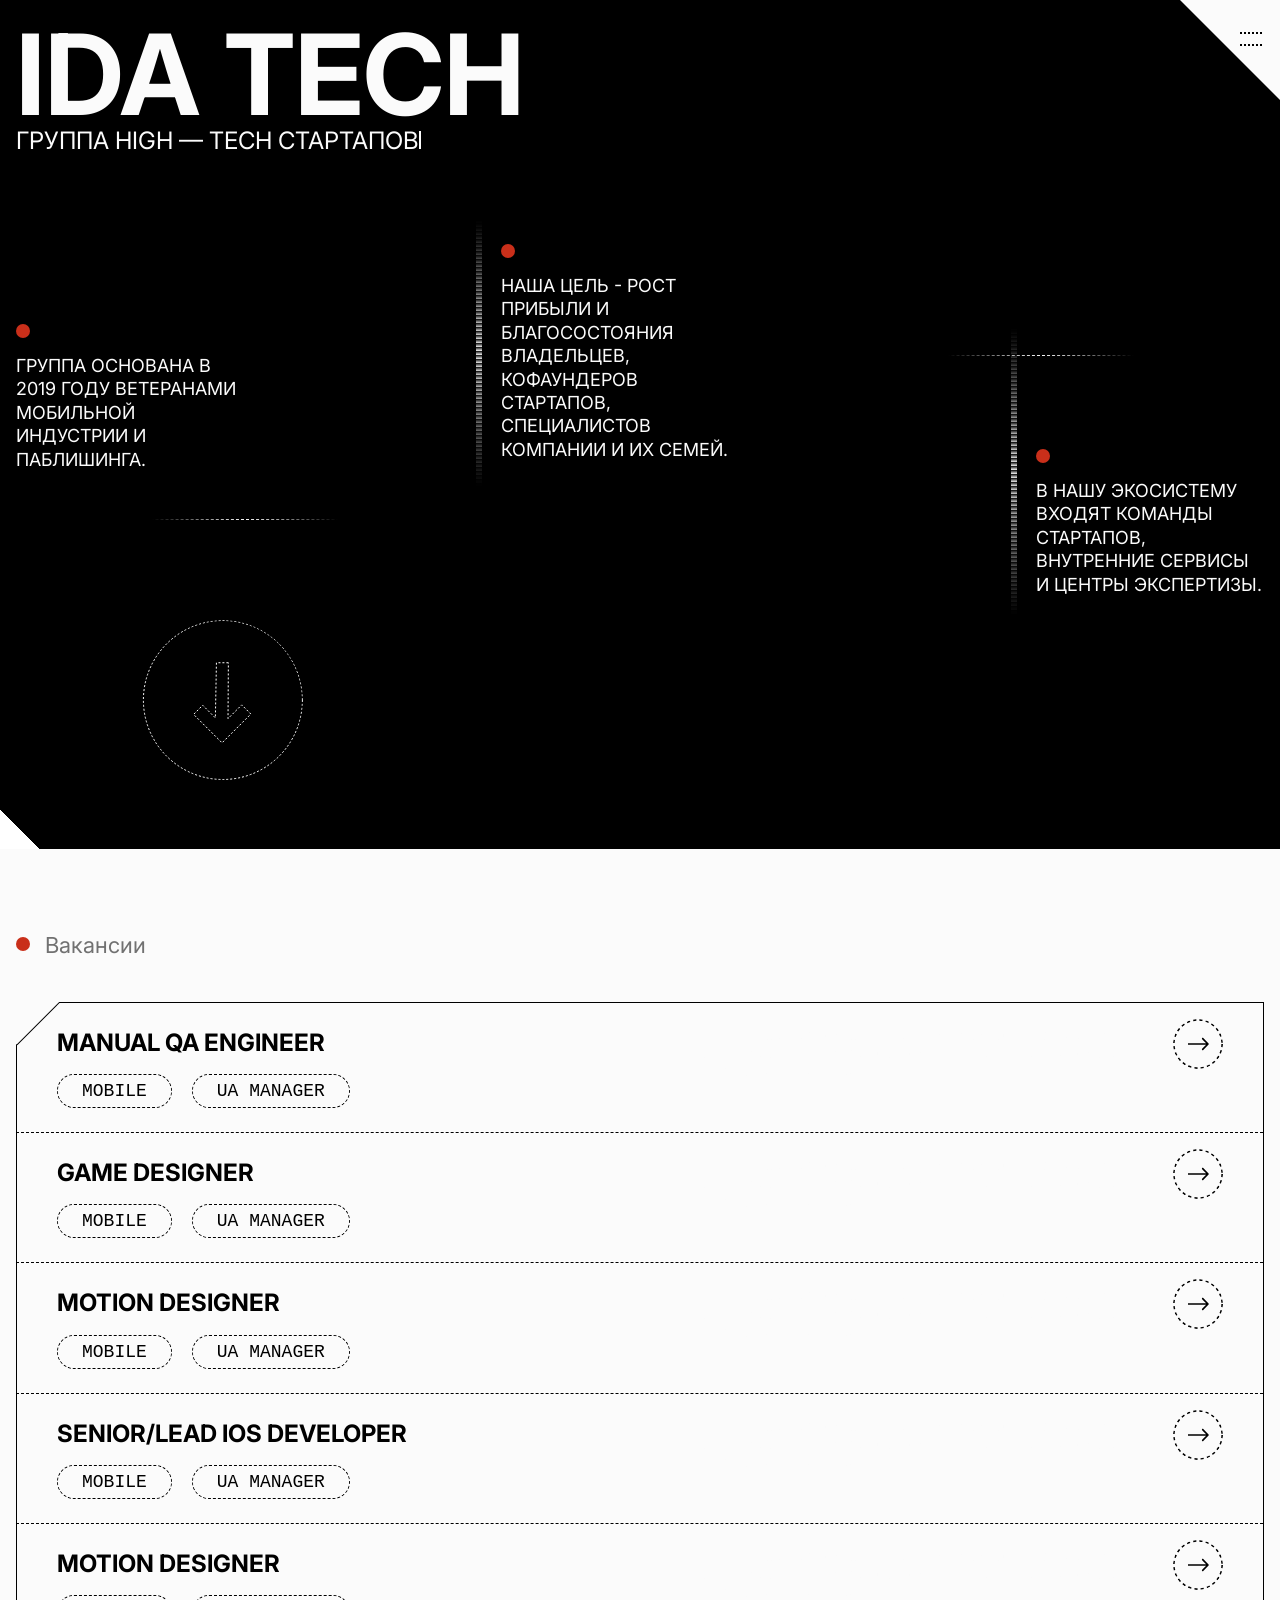
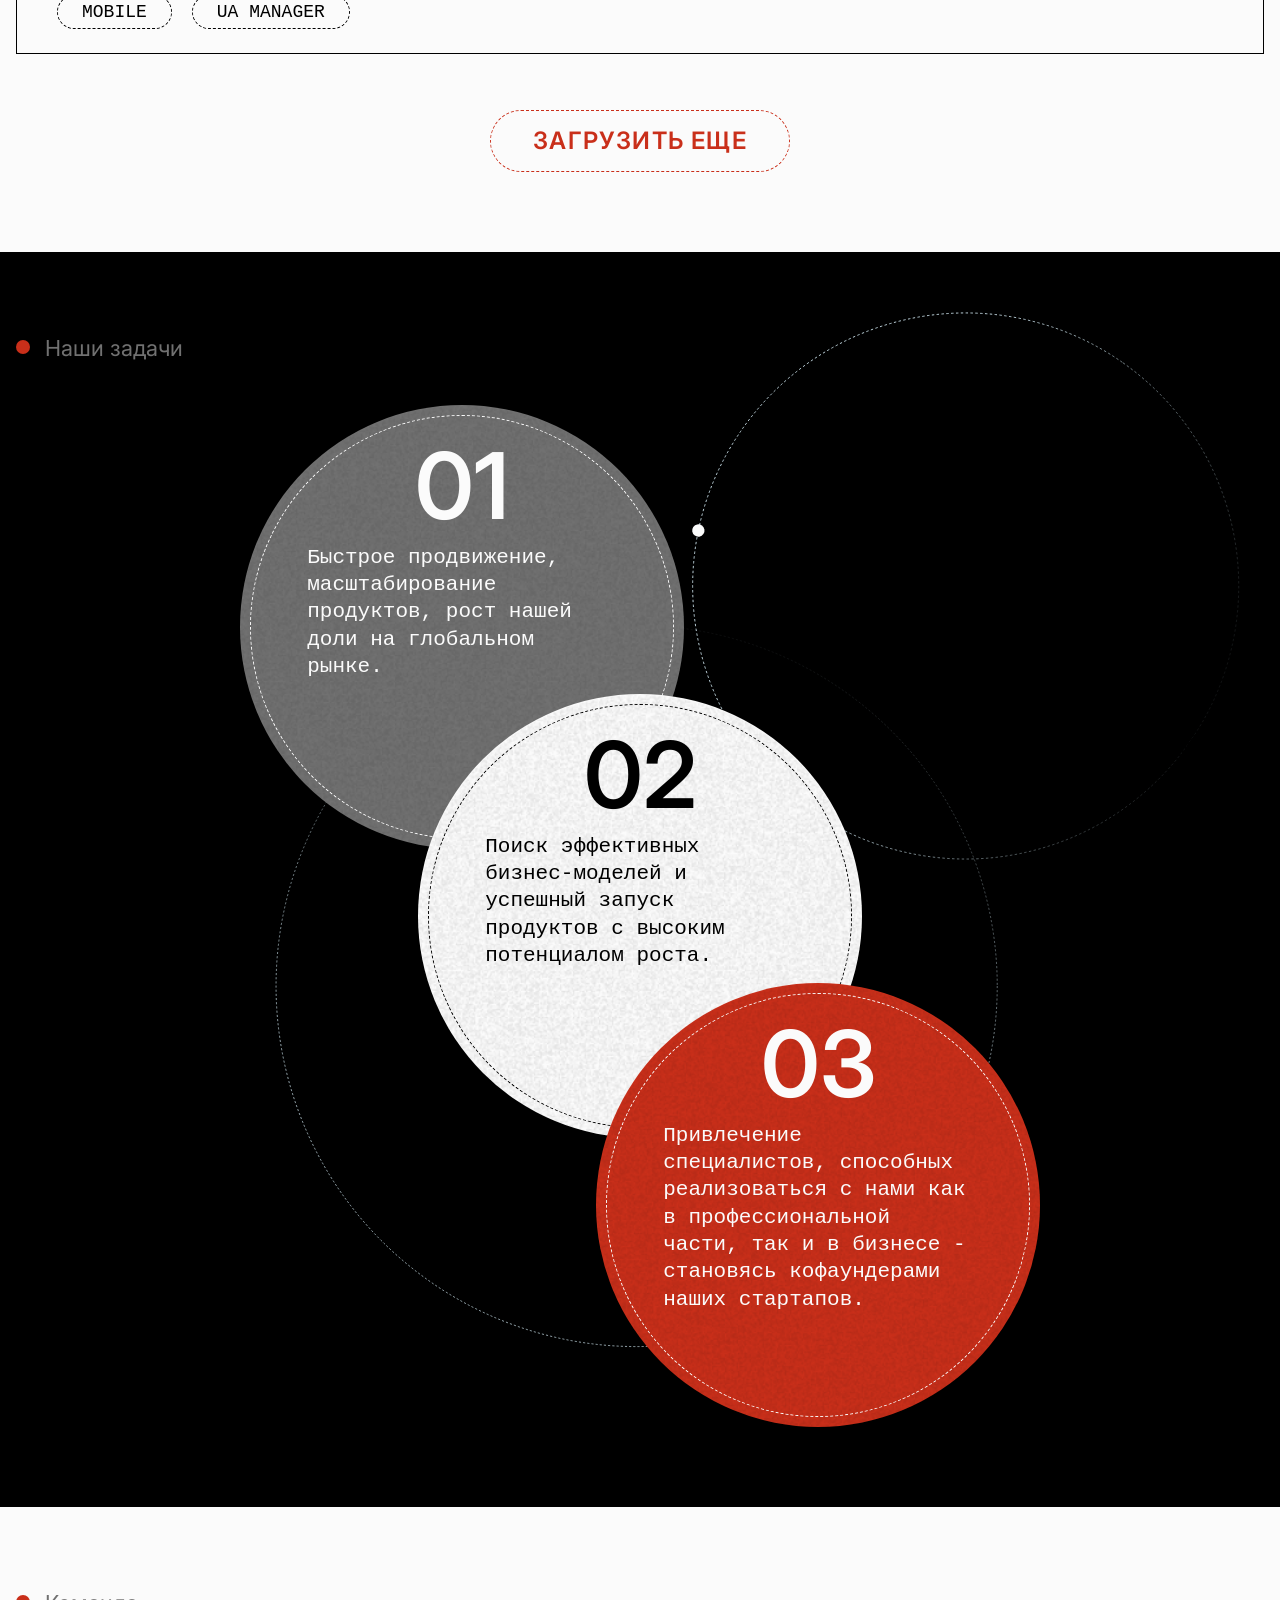
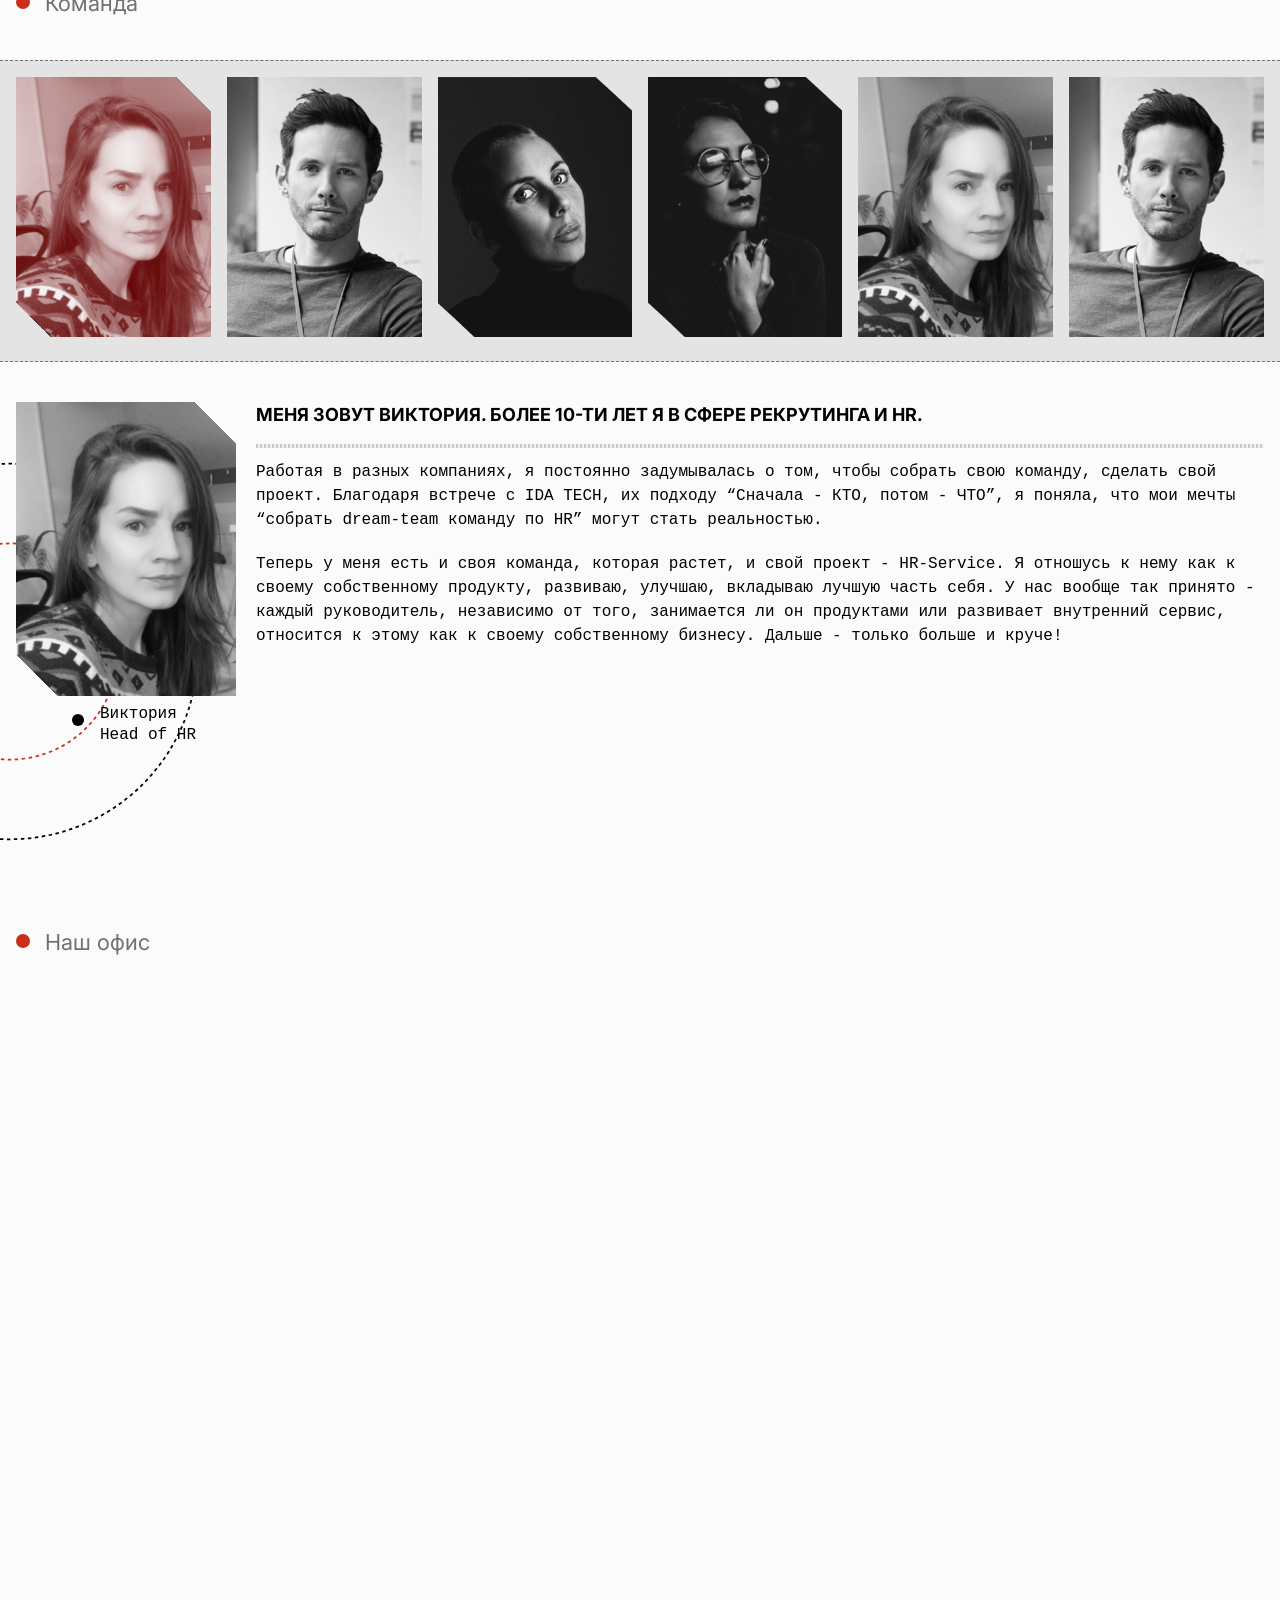
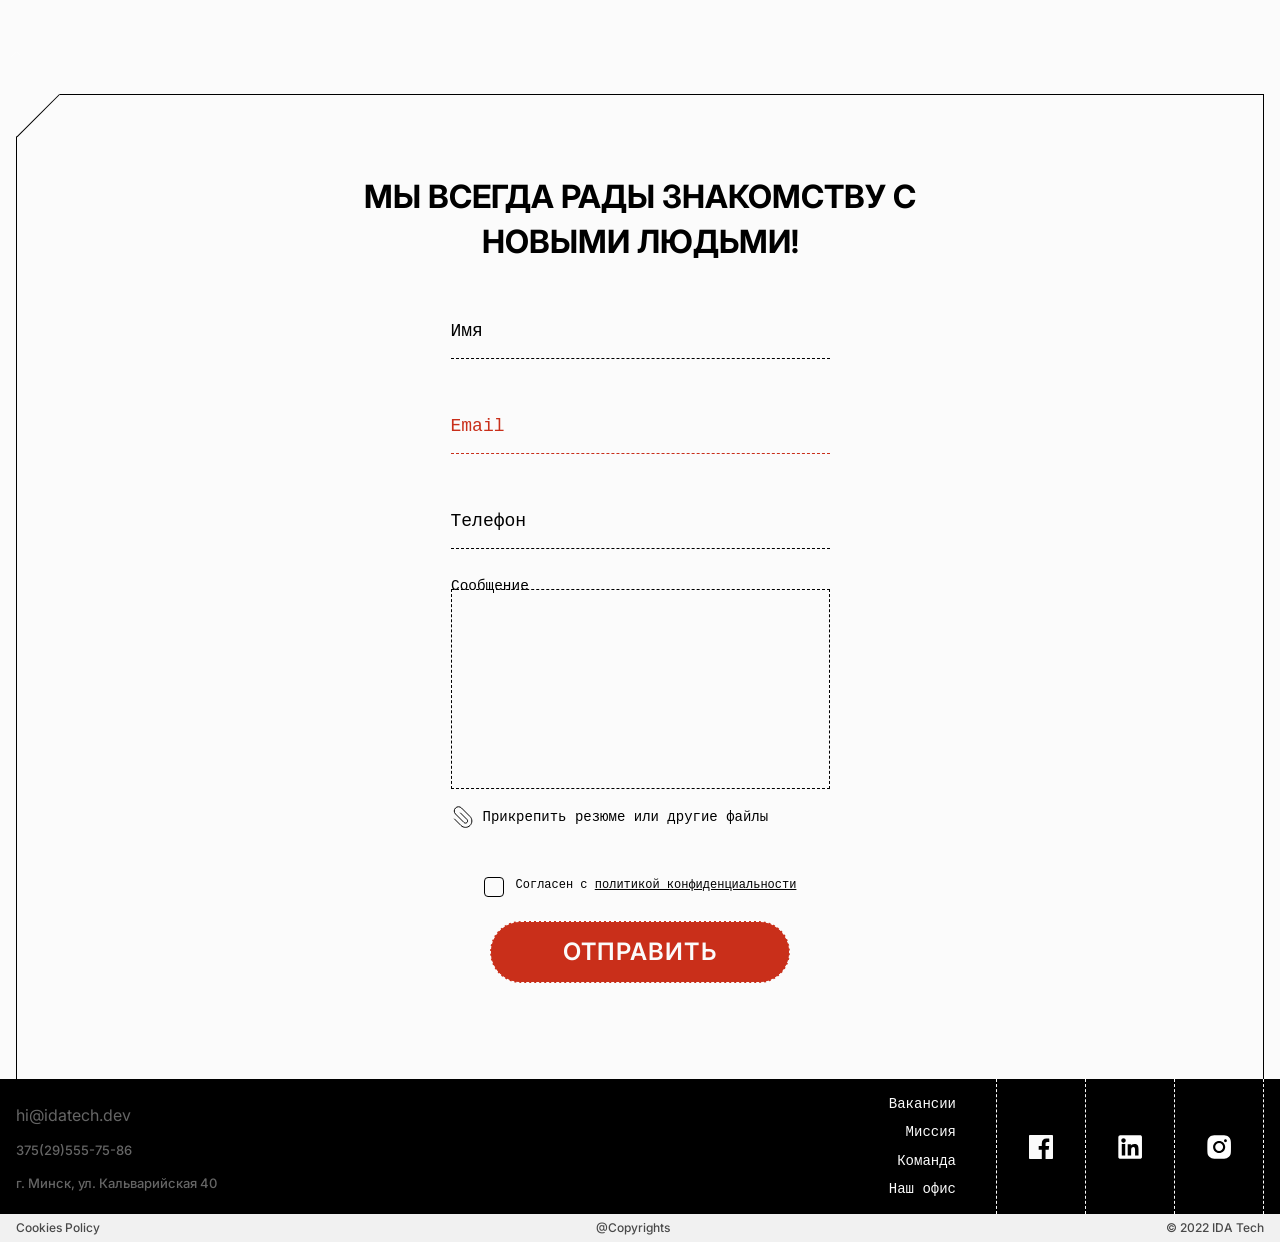
==== commit 3d7fcff5: "fx" ====
--- a/index.html
+++ b/index.html
@@ -21,17 +21,26 @@
             <div class="menu-toggle_line"></div>
             <div class="menu-toggle_line"></div>
         </button>
-        <div class="menu">
-            <div class="menu_header">
-                <a href="/" class="menu_logo">IDa TECH</a>
-                <button class="menu_close">close</button>
-            </div>
-            <nav class="menu_links">
-                <a href="#vacancies" class="menu_link">вакансии</a>
-                <a href="#tasks" class="menu_link">Наши задачи</diav>
-                <a href="#team" class="menu_link">команда</a>
-                <a href="#office" class="menu_link">Наш офис</a>
-            </nav>
+    </header>
+    <div class="menu">
+        <div class="menu_header">
+            <a href="/" class="menu_logo">IDa TECH</a>
+            <button class="menu_close">close</button>
+        </div>
+        <nav class="menu_links">
+            <a href="#vacancies" class="menu_link">
+                <span class="menu_link-text">вакансии</span>
+            </a>
+            <a href="#tasks" class="menu_link">
+                <span class="menu_link-text">Наши задачи</span>
+            </a>
+            <a href="#team" class="menu_link">
+                <span class="menu_link-text">команда</span>
+            </a>
+            <a href="#office" class="menu_link">
+                <span class="menu_link-text">Наш офис</span>
+            </a>
+        </nav>
             <div class="menu_footer">
                 <div class="menu_footer-text">
                     <a href="mailto:hi@idatech.dev" class="menu_footer-link">hi@idatech.dev</a>
@@ -47,8 +56,8 @@
                     </a>
                 </div>
             </div>
-        </div>
-    </header>
+        <div class="menu_bg"></div>
+    </div>
 
     <main>
         <div class="section section__dark">
@@ -165,7 +174,9 @@
                     <div class="team_slider">
                         <div>
                             <div class="team_slider-image-wrapper active" data-slide="1">
-                                <img src="src/img/team/team-1.jpg" alt="" class="team_slider-image">
+                                <div class="team_slider-image-angle">
+                                    <img src="src/img/team/team-1.jpg" alt="" class="team_slider-image">
+                                </div>
                                 <div class="team_slider-meta">
                                     <span class="person_name">Олег</span>
                                     <span class="person_position">Head of HR</span>
@@ -361,8 +372,68 @@
                             <a href="src/img/office/office-10.jpg" class="carousel_item">
                                 <img src="src/img/office/office-10.jpg" alt="" class="carousel_image">
                             </a>
+                            <a href="src/img/office/office-1.jpg" class="carousel_item">
+                                <img src="src/img/office/office-1.jpg" alt="" class="carousel_image">
+                            </a>
+                            <a href="src/img/office/office-2.jpg" class="carousel_item">
+                                <img src="src/img/office/office-2.jpg" alt="" class="carousel_image">
+                            </a>
+                            <a href="src/img/office/office-3.jpg" class="carousel_item">
+                                <img src="src/img/office/office-3.jpg" alt="" class="carousel_image">
+                            </a>
+                            <a href="src/img/office/office-4.jpg" class="carousel_item">
+                                <img src="src/img/office/office-4.jpg" alt="" class="carousel_image">
+                            </a>
+                            <a href="src/img/office/office-5.jpg" class="carousel_item">
+                                <img src="src/img/office/office-5.jpg" alt="" class="carousel_image">
+                            </a>
+                            <a href="src/img/office/office-6.jpg" class="carousel_item">
+                                <img src="src/img/office/office-6.jpg" alt="" class="carousel_image">
+                            </a>
+                            <a href="src/img/office/office-7.jpg" class="carousel_item">
+                                <img src="src/img/office/office-7.jpg" alt="" class="carousel_image">
+                            </a>
+                            <a href="src/img/office/office-8.jpg" class="carousel_item">
+                                <img src="src/img/office/office-8.jpg" alt="" class="carousel_image">
+                            </a>
+                            <a href="src/img/office/office-9.jpg" class="carousel_item">
+                                <img src="src/img/office/office-9.jpg" alt="" class="carousel_image">
+                            </a>
+                            <a href="src/img/office/office-10.jpg" class="carousel_item">
+                                <img src="src/img/office/office-10.jpg" alt="" class="carousel_image">
+                            </a>
                         </div>
                         <div class="carousel_row" id="lightgallery2">
+                            <a href="src/img/office/office-1.jpg" data-src="src/img/office/office-1.jpg" class="carousel_item">
+                                <img src="src/img/office/office-1.jpg" alt="" class="carousel_image">
+                            </a>
+                            <a href="src/img/office/office-2.jpg" data-src="src/img/office/office-1.jpg" class="carousel_item">
+                                <img src="src/img/office/office-2.jpg" alt="" class="carousel_image">
+                            </a>
+                            <a href="src/img/office/office-3.jpg" data-src="src/img/office/office-1.jpg" class="carousel_item">
+                                <img src="src/img/office/office-3.jpg" alt="" class="carousel_image">
+                            </a>
+                            <a href="src/img/office/office-4.jpg" data-src="src/img/office/office-1.jpg" class="carousel_item">
+                                <img src="src/img/office/office-4.jpg" alt="" class="carousel_image">
+                            </a>
+                            <a href="src/img/office/office-5.jpg" data-src="src/img/office/office-1.jpg" class="carousel_item">
+                                <img src="src/img/office/office-5.jpg" alt="" class="carousel_image">
+                            </a>
+                            <a href="src/img/office/office-6.jpg" data-src="src/img/office/office-1.jpg" class="carousel_item">
+                                <img src="src/img/office/office-6.jpg" alt="" class="carousel_image">
+                            </a>
+                            <a href="src/img/office/office-7.jpg" data-src="src/img/office/office-1.jpg" class="carousel_item">
+                                <img src="src/img/office/office-7.jpg" alt="" class="carousel_image">
+                            </a>
+                            <a href="src/img/office/office-8.jpg" data-src="src/img/office/office-1.jpg" class="carousel_item">
+                                <img src="src/img/office/office-8.jpg" alt="" class="carousel_image">
+                            </a>
+                            <a href="src/img/office/office-9.jpg" data-src="src/img/office/office-1.jpg" class="carousel_item">
+                                <img src="src/img/office/office-9.jpg" alt="" class="carousel_image">
+                            </a>
+                            <a href="src/img/office/office-10.jpg" data-src="src/img/office/office-1.jpg" class="carousel_item">
+                                <img src="src/img/office/office-10.jpg" alt="" class="carousel_image">
+                            </a>
                             <a href="src/img/office/office-1.jpg" data-src="src/img/office/office-1.jpg" class="carousel_item">
                                 <img src="src/img/office/office-1.jpg" alt="" class="carousel_image">
                             </a>
@@ -436,9 +507,18 @@
                                     </div>
                                 </div>
                             </div>
+                            <div class="form_row form_row__center">
+                                <input type="checkbox" name="" id="agree" >
+                                <label for="agree">
+                                    Cогласен с <a href="/privacy" target="_blank" rel="noopener noreferrer">политикой конфиденциальности</a>
+                                </label>
+                            </div>
                             <div class="contact-form_sumbit">
                                 <input type="submit" value="отправить">
                             </div>
+                            <p class="form_success">
+                                Ваше сообщение успешно отправлено
+                            </p>
                         </form>
                     </div>
                 </div>
--- a/style.css
+++ b/style.css
@@ -1 +1 @@
-@import"https://fonts.googleapis.com/css2?family=Inter:wght@400;500;600;700&family=PT+Mono&display=swap";/*! normalize.css v8.0.1 | MIT License | github.com/necolas/normalize.css */html{line-height:1.15;-webkit-text-size-adjust:100%}body{margin:0}main{display:block}h1{font-size:2em;margin:.67em 0}hr{box-sizing:content-box;height:0;overflow:visible}pre{font-family:monospace,monospace;font-size:1em}a{background-color:rgba(0,0,0,0)}abbr[title]{border-bottom:none;text-decoration:underline;-webkit-text-decoration:underline dotted;text-decoration:underline dotted}b,strong{font-weight:bolder}code,kbd,samp{font-family:monospace,monospace;font-size:1em}small{font-size:80%}sub,sup{font-size:75%;line-height:0;position:relative;vertical-align:baseline}sub{bottom:-0.25em}sup{top:-0.5em}img{border-style:none}button,input,optgroup,select,textarea{font-family:inherit;font-size:100%;line-height:1.15;margin:0}button,input{overflow:visible}button,select{text-transform:none}button,[type=button],[type=reset],[type=submit]{-webkit-appearance:button}button::-moz-focus-inner,[type=button]::-moz-focus-inner,[type=reset]::-moz-focus-inner,[type=submit]::-moz-focus-inner{border-style:none;padding:0}button:-moz-focusring,[type=button]:-moz-focusring,[type=reset]:-moz-focusring,[type=submit]:-moz-focusring{outline:1px dotted ButtonText}fieldset{padding:.35em .75em .625em}legend{box-sizing:border-box;color:inherit;display:table;max-width:100%;padding:0;white-space:normal}progress{vertical-align:baseline}textarea{overflow:auto}[type=checkbox],[type=radio]{box-sizing:border-box;padding:0}[type=number]::-webkit-inner-spin-button,[type=number]::-webkit-outer-spin-button{height:auto}[type=search]{-webkit-appearance:textfield;outline-offset:-2px}[type=search]::-webkit-search-decoration{-webkit-appearance:none}::-webkit-file-upload-button{-webkit-appearance:button;font:inherit}details{display:block}summary{display:list-item}template{display:none}[hidden]{display:none}html{scroll-behavior:smooth}body{color:#000;background:#f1f1f1;font:14px/1.3 "PT Mono",monospace;padding:0;scroll-behavior:smooth}@media all and (min-width: 744px){body{font-size:16px}}a{color:#781aa8;text-decoration:none;transition:.2s cubic-bezier(0.38, 0.005, 0.215, 1) color}a:hover,a.hover{outline:none}a:active,a.active{outline:none}a[href^=tel]{white-space:nowrap}p{margin:0 0 20px}@media all and (min-width: 1440px){p{margin-bottom:22px}}img{max-width:100%}img[data-src]{display:none}@media all and (min-width: 1440px){img[data-src]{display:initial}}button:focus,input:focus,textarea:focus{outline:none}table{border-collapse:collapse;min-width:100%}ol,ul{padding:0 0 0 20px;margin:0 0 20px}@media all and (min-width: 744px){ol,ul{padding-left:24px}}@media all and (min-width: 1440px){ol,ul{padding-left:28px}}ul{list-style:none}ul li{margin:0 0 8px;position:relative}ul li::before{content:"";height:5px;width:5px;border-radius:50%;background-color:#000;position:absolute;left:-15px;top:9px}main{overflow:hidden}.no-overflow{overflow:visible}a[name]{position:relative;top:-50px}.menu-opened{overflow:hidden}@media all and (min-width: 1440px){.menu-opened{overflow:initial}}.button,button,input[type=button],input[type=submit]{display:inline-block;background:rgba(0,0,0,0);box-sizing:border-box;border:1px dashed #fbfbfb;border-radius:50px;background-color:#c92f1a;cursor:pointer;color:#fbfbfb;font-family:"Inter",sans-serif;font-size:24px;font-weight:600;height:62px;line-height:58px;padding:0 24px;min-width:146px;white-space:nowrap;text-transform:uppercase;letter-spacing:.05em;text-align:center;width:100%;transition:.2s cubic-bezier(0.38, 0.005, 0.215, 1) color,.2s cubic-bezier(0.38, 0.005, 0.215, 1) background-color}@media all and (min-width: 744px){.button,button,input[type=button],input[type=submit]{width:auto;min-width:300px}}.button:hover,button:hover,input[type=button]:hover,input[type=submit]:hover{background-color:#a32d1d}.button:active,button:active,input[type=button]:active,input[type=submit]:active{background-color:#5a9d91}.button:disabled,button:disabled,input[type=button]:disabled,input[type=submit]:disabled{opacity:.6}input[type=text],input[type=password],input[type=search],input[type=email],input[type=url],input[type=tel]{color:#000;background:rgba(0,0,0,0);border:none;border-bottom:1px dashed currentColor;border-radius:0;box-sizing:border-box;font:18px "PT Mono",monospace;height:55px;line-height:34px;padding:0 0 0 8px;width:100%;transition:.2s ease-in border-color,.2s ease-in color}input[type=text]::-webkit-input-placeholder,input[type=password]::-webkit-input-placeholder,input[type=search]::-webkit-input-placeholder,input[type=email]::-webkit-input-placeholder,input[type=url]::-webkit-input-placeholder,input[type=tel]::-webkit-input-placeholder{color:#000}input[type=text]::-moz-placeholder,input[type=password]::-moz-placeholder,input[type=search]::-moz-placeholder,input[type=email]::-moz-placeholder,input[type=url]::-moz-placeholder,input[type=tel]::-moz-placeholder{color:#000}input[type=text]:-ms-input-placeholder,input[type=password]:-ms-input-placeholder,input[type=search]:-ms-input-placeholder,input[type=email]:-ms-input-placeholder,input[type=url]:-ms-input-placeholder,input[type=tel]:-ms-input-placeholder{color:#000}input[type=text]:focus,input[type=password]:focus,input[type=search]:focus,input[type=email]:focus,input[type=url]:focus,input[type=tel]:focus{color:#000;border-color:#000}.error input[type=text],.error input[type=password],.error input[type=search],.error input[type=email],.error input[type=url],.error input[type=tel]{color:#c92f1a}textarea{color:#000;background:rgba(0,0,0,0);border:1px dashed currentColor;border-radius:0;box-sizing:border-box;font:18px "PT Mono",monospace;line-height:34px;padding:4px 16px;width:100%;resize:none;height:200px;margin:0 0 16px}textarea::-webkit-input-placeholder{color:#000}textarea::-moz-placeholder{color:#000}textarea:-ms-input-placeholder{color:#000}@media all and (min-width: 1440px){textarea{height:245px}}.error textarea{color:#c92f1a}.error textarea::-webkit-input-placeholder{color:#c92f1a}.error textarea::-moz-placeholder{color:#c92f1a}.error textarea:-ms-input-placeholder{color:#c92f1a}input[type=checkbox]{position:absolute;visibility:hidden;z-index:-1}input[type=checkbox]+label:not([class]){cursor:pointer;display:inline-block;padding:0 0 0 36px;min-height:20px;position:relative;margin:0;transition:.2s cubic-bezier(0.38, 0.005, 0.215, 1) color}@media all and (min-width: 744px){input[type=checkbox]+label:not([class]){font-size:18px}}input[type=checkbox]+label:not([class])::before{content:"";box-sizing:border-box;border:1px solid #ececec;border-radius:4px;height:20px;width:20px;position:absolute;top:-1px;left:0;transition:.1s ease-in-out border-color,.1s ease-in-out background-color}@media all and (min-width: 1440px){input[type=checkbox]+label:not([class])::before{height:26px;width:26px}}input[type=checkbox]+label:not([class])::after{content:"";box-sizing:border-box;background:url(src/img/check.svg) no-repeat center/100% 100%;width:9px;height:9px;position:absolute;top:5px;left:6px;opacity:0;transform:scale(0.3);transition:.1s cubic-bezier(0.38, 0.005, 0.215, 1) opacity,.2s cubic-bezier(0.38, 0.005, 0.215, 1) transform}@media all and (min-width: 1440px){input[type=checkbox]+label:not([class])::after{width:12px;height:12px;top:6px;left:7px}}input[type=checkbox]:hover+label::before{border-color:#000}input[type=checkbox]:checked+label::before{background-color:#7360e6;border-color:#7360e6}input[type=checkbox]:checked+label::after{opacity:1;transform:scale(1)}input[type=checkbox]:checked+label:hover::before{opacity:.9}input[type=checkbox]:disabled+label{opacity:.6;cursor:default}input[type=checkbox]:disabled+label::before{opacity:.6;filter:grayscale(1);pointer-events:none}.error input[type=checkbox]+label:not([class])::before{border-color:#c92f1a}input[type=radio]{position:absolute;visibility:hidden;z-index:-1}input[type=radio]+label:not([class]){cursor:pointer;display:block;box-sizing:border-box;padding:25px 0 25px 50px;color:rgba(0,0,0,.5);font-weight:bold;font-size:14px;position:relative;margin:0 0 20px;border:1px solid #e5e5e5;min-height:63px;line-height:.7;border-radius:3px;transition:.2s cubic-bezier(0.38, 0.005, 0.215, 1) color}@media all and (min-width: 744px){input[type=radio]+label:not([class]){font-size:22px}}input[type=radio]+label:not([class])::before{content:"";border:1px solid #313235;border-radius:50%;height:17px;width:17px;position:absolute;top:22px;left:17px;transition:.1s ease-in-out border-color}input[type=radio]+label:not([class])::after{content:"";background:rgba(0,0,0,0);border-radius:50%;width:11px;height:11px;position:absolute;top:26px;left:21px;transform:scale(0.6);transition:.15s cubic-bezier(0.38, 0.005, 0.215, 1) background,.15s cubic-bezier(0.38, 0.005, 0.215, 1) transform}input[type=radio]:checked+label{color:#000}input[type=radio]:checked+label::before{border-color:#c92f1a}input[type=radio]:checked+label::after{background-color:#c92f1a;transform:scale(1)}input[type=radio]:checked+label:hover::after{transform:scale(0.8)}label{font-size:14px;line-height:1.4;color:#000;display:block;text-align:left;position:relative;margin:0 0 8px}@media all and (min-width: 744px){label{font-size:16px}}label.required::after{content:" *";color:#c92f1a}.form_row{margin:0 0 40px;position:relative}@media all and (min-width: 1440px){.form_row{width:412px}}@media all and (min-width: 1440px){.form_columns{display:flex;justify-content:space-between;gap:156px}}@media all and (min-width: 1440px){.form_column{flex-grow:1;margin-bottom:80px}}.form_label{position:absolute;left:0;top:17px;font:18px "PT Mono",monospace;transform-origin:left top;transition:.2s cubic-bezier(0.38, 0.005, 0.215, 1) transform,.2s cubic-bezier(0.38, 0.005, 0.215, 1) color}input:not(:-moz-placeholder-shown)+.form_labelб textarea:focus+.form_label, textarea:not(:-moz-placeholder-shown)+.form_label{transform:scale(0.8) translateY(-35px)}input:focus+.form_label,input:not(:placeholder-shown)+.form_labelб textarea:focus+.form_label,textarea:not(:placeholder-shown)+.form_label{transform:scale(0.8) translateY(-35px)}.error .form_label{color:#c92f1a}h1,.heading-1{font-family:"Inter",sans-serif;font-size:48px;line-height:1.3;font-weight:700;margin:0 0 70px}@media all and (min-width: 1440px){h1,.heading-1{font-size:106px}}h2,.heading-2{font-family:"Inter",sans-serif;font-size:32px;line-height:1.3;font-weight:700;margin:0 0 20px}@media all and (min-width: 1440px){h2,.heading-2{font-size:66px}}h3,.heading-3{font-family:"Inter",sans-serif;font-size:20px;line-height:1.4;font-weight:500}@media all and (min-width: 1440px){h3,.heading-3{font-size:41px}}h4,.heading-4{font-family:"Inter",sans-serif;font-size:20px;line-height:1.3;font-weight:400}@media all and (min-width: 1440px){h4,.heading-4{font-size:26px}}h5,.heading-5{font-family:"Inter",sans-serif;font-size:16px;line-height:1.2;font-weight:400}@media all and (min-width: 1440px){h5,.heading-5{font-size:16px}}.header{position:absolute;top:0;left:0;right:0;height:100px;background:url(src/img/header-bg.svg) no-repeat 100% top/auto 100%;z-index:10}@media all and (min-width: 1440px){.header{height:50px;background-size:50px 50px}}.header__static{position:relative;background-color:#000}@media all and (min-width: 1440px){.header__static{height:100px}}.header_holder{padding-left:16px;padding-right:16px;display:flex;justify-content:center;align-items:center;height:100%}@media all and (min-width: 1440px){.header_holder{max-width:1240px;margin:auto}}@media all and (min-width: 1440px){.header_holder{justify-content:space-between}}.header_back{background:url(src/img/back.svg) no-repeat left center/40px 40px;position:absolute;left:16px;top:50%;margin-top:-20px;height:40px;width:40px;font-size:0;transition:.2s cubic-bezier(0.38, 0.005, 0.215, 1)}@media all and (min-width: 744px){.header_back{font-size:14px;line-height:40px;padding:0 0 0 52px;width:auto;color:#fbfbfb}}@media all and (min-width: 1440px){.header_back{position:static;flex-grow:1;width:33.33%;margin:0}}.header_back:hover{opacity:.6}.header_back:active{opacity:.8}.header_logo{font-family:"Inter",sans-serif;font-weight:700;font-size:32px;line-height:.9;text-transform:uppercase;color:#fbfbfb;text-align:center}@media all and (min-width: 744px){.header_logo{font-size:40px}}@media all and (min-width: 1440px){.header_logo{flex-grow:1;width:33.33%}}.logo{position:absolute;top:16px;left:16px;z-index:2;transition:.5s linear opacity}@media all and (min-width: 1440px){.logo{left:74px}}.logo:hover{opacity:.6}.logo:active{opacity:.8}.logo_image{display:block;width:67px}@media all and (min-width: 1440px){.logo_image{width:110px}}.footer_top{position:relative;padding:24px 0 8px;background-color:#000;color:#fbfbfb}@media all and (min-width: 744px){.footer_top{padding:0}}.footer_bottom{padding-left:16px;padding-right:16px;display:flex;justify-content:space-between;padding-top:4px;padding-bottom:4px}@media all and (min-width: 1440px){.footer_bottom{max-width:1240px;margin:auto}}.footer_holder{padding-left:16px;padding-right:16px;display:flex;flex-direction:column}@media all and (min-width: 1440px){.footer_holder{max-width:1240px;margin:auto}}@media all and (min-width: 744px){.footer_holder{flex-direction:row;justify-content:space-between;align-items:flex-end}}@media all and (min-width: 1440px){.footer_holder{align-items:stretch}}.footer_left{display:flex;flex-direction:column;gap:16px}@media all and (min-width: 744px){.footer_left{padding:0 0 22px}}@media all and (min-width: 1440px){.footer_left{padding:42px 0}}.footer_right{order:2;margin:0 0 20px}@media all and (min-width: 744px){.footer_right{margin:0;display:flex;align-items:stretch;gap:40px;order:initial}}@media all and (min-width: 1440px){.footer_right{gap:28px}}.footer_text{order:3;opacity:.7}@media all and (min-width: 744px){.footer_text{order:initial}}.footer_mail{color:#717171;opacity:.9;line-height:1.3;font-family:"Inter",sans-serif}.footer_mail[href]:hover{color:#fbfbfb}.footer_link{font-weight:500;font-size:13px;line-height:1.3;color:#717171;opacity:.9;font-family:"Inter",sans-serif}@media all and (min-width: 1440px){.footer_link{font-size:16px}}.footer_link[href]:hover{color:#fbfbfb}.footer_menu{position:absolute;right:16px;top:24px;display:flex;flex-direction:column;gap:8px;text-align:right}@media all and (min-width: 744px){.footer_menu{position:static;transform:none;padding:16px 0;gap:10px}}@media all and (min-width: 1440px){.footer_menu{gap:16px;justify-content:center}}.footer_menu-link{display:block;font-size:14px;color:#fbfbfb;transition:.2s cubic-bezier(0.38, 0.005, 0.215, 1) opacity,.2s cubic-bezier(0.38, 0.005, 0.215, 1) color}@media all and (min-width: 1440px){.footer_menu-link{font-size:16px}}.footer_menu-link:hover{color:#c92f1a}.footer_menu-link:active{opacity:.8}.footer_social{display:flex;justify-content:space-between;align-items:stretch;margin:40px 0 0}@media all and (min-width: 744px){.footer_social{margin:0}}.footer_social-link{display:flex;justify-content:center;align-items:center;padding:24px 32px;border-right:1px dashed #fbfbfb;flex-grow:1}@media all and (min-width: 1440px){.footer_social-link{padding-left:64px;padding-right:64px}}.footer_social-link:first-child{border-left:1px dashed #fbfbfb}.footer_social-image{height:24px;width:24px;transition:.2s cubic-bezier(0.38, 0.005, 0.215, 1) opacity,.1s cubic-bezier(0.38, 0.005, 0.215, 1) transform}@media all and (min-width: 1440px){.footer_social-image{height:40px;width:40px}}.footer_social-image:hover{opacity:.8}.footer_social-image:active{transform:scale(0.9)}.footer_bottom-text,.footer_bottom-link{font-weight:500;font-size:12px;line-height:20px;color:rgba(0,0,0,.7);font-family:"Inter",sans-serif}.menu{background-color:#fbfbfb;box-sizing:border-box;position:fixed;z-index:11;display:flex;flex-direction:column;justify-content:space-between;align-items:stretch;height:100%;overflow-y:auto;left:100%;top:0;width:100%;transform:translateX(0);transition:.6s cubic-bezier(0.38, 0.005, 0.215, 1) transform,.3s cubic-bezier(0.38, 0.005, 0.215, 1) opacity .1s}@media all and (min-width: 1440px){.menu{background:none;right:30px;top:30px;left:auto;width:auto;height:auto;z-index:11;mix-blend-mode:difference;overflow-y:visible;opacity:0}}.menu-active .menu,.header__static .menu,.menu:hover{opacity:1}.menu-opened .menu{transform:translateX(-100%)}@media all and (min-width: 1440px){.header__static .menu{position:static;flex-grow:1;width:33.33%}}@media all and (min-width: 1440px){.menu::before,.menu::after{content:"";width:705px;height:705px;position:absolute;right:-465px;top:-460px}}@media all and (min-width: 1440px){.header__static .menu::before,.header__static .menu::after{content:none}}@media all and (min-width: 1440px){.menu::before{background:url(src/img/menu-circle.svg) no-repeat center center/100% 100%}}@media all and (min-width: 1440px){.menu::after{border-radius:50%;background-color:#fbfbfb;transform:scale(0);transform-origin:center center;transition:.3s cubic-bezier(0.38, 0.005, 0.215, 1) transform}}@media all and (min-width: 1440px){.menu:hover::after{transform:scale(1)}}.menu_header{display:flex;align-items:center;justify-content:center;padding:36px 0;position:relative;border-bottom:1px dashed #000}@media all and (min-width: 1440px){.menu_header{display:none}}.menu_logo{font-family:"Inter",sans-serif;font-weight:700;font-size:32px;line-height:90%;text-transform:uppercase;color:#000}@media all and (min-width: 744px){.menu_logo{font-size:40px}}.menu_close{border:none;padding:0;background:rgba(0,0,0,0);height:auto;line-height:1.2;min-width:0;width:auto;border-radius:0;text-transform:none;color:#000;font-size:14px;position:absolute;right:18px;top:40px;font-family:"PT Mono",monospace;font-weight:normal;transition:.2s cubic-bezier(0.38, 0.005, 0.215, 1) opacity,.2s cubic-bezier(0.38, 0.005, 0.215, 1) color}.menu_close:hover{transform:none;background:rgba(0,0,0,0)}.menu_close:active{transform:none;background:rgba(0,0,0,0)}.menu_close:hover{color:#5a9d91}.menu_close:active{opacity:.8}.menu_links{flex-grow:1;display:flex;flex-direction:column;align-items:center;justify-content:center}@media all and (min-width: 1440px){.menu_links{align-items:stretch;text-align:right;position:relative;z-index:1;mix-blend-mode:difference}}@media all and (min-width: 1440px){.header__static .menu_links{display:none}}.menu_link{font-size:24px;color:#000;margin:12px 0;transition:.3s cubic-bezier(0.38, 0.005, 0.215, 1) color}@media all and (min-width: 1440px){.menu_link{color:#fbfbfb;font-size:16px;margin:8px 0}}.menu_link:hover,.menu_link.active{color:#c92f1a}.menu:hover .menu_link:hover,.menu:hover .menu_link.active{filter:hue-rotate(170deg)}@media all and (min-width: 1440px){.header__static .menu_link{flex-shrink:0}}.menu_footer{background-color:#000;border-top:1px dashed #fbfbfb}@media all and (min-width: 1440px){.menu_footer{display:none}}.menu_footer-text{padding:80px 16px;display:flex;flex-direction:column;justify-content:center;align-items:center;gap:12px}@media all and (min-width: 744px){.menu_footer-text{padding-top:126px;padding-bottom:126px}}.menu_footer-link{color:#fbfbfb;font-size:16px;line-height:1.5;transition:.2s cubic-bezier(0.38, 0.005, 0.215, 1) opacity,.2s cubic-bezier(0.38, 0.005, 0.215, 1) color}.menu_footer-link:hover{color:#5a9d91}.menu_footer-link:active{opacity:.8}.menu_footer-social{display:flex;align-items:stretch;justify-content:center;border-top:1px dashed #fbfbfb}.menu_footer-social-link{display:flex;align-items:center;padding:24px 32px;border-right:1px dashed #fbfbfb}@media all and (min-width: 1440px){.menu_footer-social-link{padding-left:64px;padding-right:64px}}.menu_footer-social-link:first-child{border-left:1px dashed #fbfbfb}.menu_footer-social-image{height:32px;width:32px;transition:.2s cubic-bezier(0.38, 0.005, 0.215, 1) opacity,.1s cubic-bezier(0.38, 0.005, 0.215, 1) transform}.menu_footer-social-image:hover{opacity:.8}.menu_footer-social-image:active{transform:scale(0.9)}.menu-toggle{border:none;padding:0;background:rgba(0,0,0,0);height:auto;line-height:1.2;min-width:0;width:auto;border-radius:0;text-transform:none;position:fixed;top:26px;right:16px;width:24px;height:24px;z-index:10}.menu-toggle:hover{transform:none;background:rgba(0,0,0,0)}.menu-toggle:active{transform:none;background:rgba(0,0,0,0)}@media all and (min-width: 1440px){.menu-toggle{display:none}}@media all and (min-width: 744px){.header__static .menu-toggle{display:block}}@media all and (min-width: 1440px){.header__static .menu-toggle{display:none}}.menu-toggle_line{position:absolute;top:50%;left:0;width:24px;height:2px;background:url(src/img/burger-line.svg) no-repeat center center/100% 100%}.menu-toggle_line:nth-child(1){margin-top:-6px}@media all and (min-width: 1440px){.menu-toggle_line:nth-child(1){margin-top:-10px}}.menu-toggle_line:nth-child(2){margin-top:6px}@media all and (min-width: 1440px){.menu-toggle_line:nth-child(2){margin-top:10px}}.content{padding-left:16px;padding-right:16px}@media all and (min-width: 1440px){.content{max-width:1240px;margin:auto}}.main{padding:176px 0 0}@media all and (min-width: 1440px){.main{padding-top:318px}}.main__small-top-indent{padding-top:0}.section{background-color:#fbfbfb;padding:80px 0 0;position:relative}@media all and (min-width: 1440px){.section{padding-top:120px}}.section__dark{background-color:#000;color:#fbfbfb}.section__no-indent{padding-top:0}.section_holder{padding-left:16px;padding-right:16px}@media all and (min-width: 1440px){.section_holder{max-width:1240px;margin:auto}}.section_title{display:block;margin:0 0 40px;position:relative;padding:0 0 0 29px;font-size:22px;line-height:1.5;color:#717171;font-family:"Inter",sans-serif}.section_title::before{content:"";height:14px;width:14px;border-radius:50%;position:absolute;left:0;top:8px;background-color:#c92f1a}.showcase{padding:16px 0 64px;box-sizing:border-box;margin:-80px 0 0}@media all and (min-width: 744px){.showcase{padding-top:24px;padding-bottom:68px;min-height:100vh}}@media all and (min-width: 1440px){.showcase{padding-top:60px;padding-bottom:240px;margin-top:-120px}}.showcase::after{content:"";position:absolute;left:0;bottom:0;width:40px;height:40px;background:linear-gradient(45deg, #fff, #fff 50%, #000 50%, #000)}@media all and (min-width: 1440px){.showcase::after{width:40px;height:40px}}.showcase_title{font-size:56px;line-height:.9;margin:0}@media all and (min-width: 744px){.showcase_title{font-size:112px;opacity:0;transform-origin:left center;-webkit-animation:appearance 1.1s cubic-bezier(0.38, 0.005, 0.215, 1) .01s forwards;animation:appearance 1.1s cubic-bezier(0.38, 0.005, 0.215, 1) .01s forwards}}@media all and (min-width: 1440px){.showcase_title{font-size:214px}}.showcase_subtitle{font-size:22px;font-weight:400;text-transform:uppercase;margin:0 0 64px;min-height:28.6px}@media all and (min-width: 744px){.showcase_subtitle{font-size:24px;min-height:31.2px;opacity:0;transform-origin:left center;-webkit-animation:appearance 1.1s cubic-bezier(0.38, 0.005, 0.215, 1) .2s forwards;animation:appearance 1.1s cubic-bezier(0.38, 0.005, 0.215, 1) .2s forwards}}@media all and (min-width: 1440px){.showcase_subtitle{font-size:44px;min-height:57.2px}}@media all and (min-width: 744px){.showcase_features{display:flex;flex-wrap:wrap;gap:50px;min-height:400px;position:relative}}@media all and (min-width: 1440px){.showcase_features{justify-content:flex-start;flex-wrap:nowrap;min-height:none}}.showcase_feature{display:block;font-size:18px;padding:54px 0 24px;position:relative;font-family:"Inter",sans-serif;text-transform:uppercase}@media all and (min-width: 744px){.showcase_feature{width:35%;max-width:238px;position:absolute}}@media all and (min-width: 1440px){.showcase_feature{position:relative;top:0;right:0;bottom:0;left:0}}@media all and (min-width: 744px){.showcase_feature:nth-child(1){left:0;top:20%;width:225px;opacity:0;transform-origin:center;-webkit-animation:appearance 1.1s cubic-bezier(0.38, 0.005, 0.215, 1) .4s forwards;animation:appearance 1.1s cubic-bezier(0.38, 0.005, 0.215, 1) .4s forwards}}@media all and (min-width: 1440px){.showcase_feature:nth-child(1){margin:70px 0 0;width:292px;top:auto;right:auto;bottom:auto;left:auto}}@media all and (min-width: 744px){.showcase_feature:nth-child(1)::before{bottom:-25px;top:auto;left:33%}}@media all and (min-width: 1440px){.showcase_feature:nth-child(1)::before{bottom:auto;top:-30px;left:0;margin-left:-120px}}@media all and (min-width: 744px){.showcase_feature:nth-child(2){top:0;left:50%;width:278px;margin-left:-139px;opacity:0;transform-origin:center;-webkit-animation:appearance 1.1s cubic-bezier(0.38, 0.005, 0.215, 1) .7s forwards;animation:appearance 1.1s cubic-bezier(0.38, 0.005, 0.215, 1) .7s forwards}}@media all and (min-width: 1440px){.showcase_feature:nth-child(2){width:261px;margin-top:-10px;margin-left:0;top:auto;right:auto;bottom:auto;left:auto}}@media all and (min-width: 744px){.showcase_feature:nth-child(2)::before{content:none}}@media all and (min-width: 1440px){.showcase_feature:nth-child(2)::before{content:"";top:auto;bottom:0;margin-left:-161px}}@media all and (min-width: 744px){.showcase_feature:nth-child(2)::after{height:324px;margin-top:-162px}}@media all and (min-width: 744px){.showcase_feature:nth-child(3){margin-top:-20px;bottom:0;right:0;width:228px;opacity:0;transform-origin:center;-webkit-animation:appearance 1.1s cubic-bezier(0.38, 0.005, 0.215, 1) 1s forwards;animation:appearance 1.1s cubic-bezier(0.38, 0.005, 0.215, 1) 1s forwards}}@media all and (min-width: 1440px){.showcase_feature:nth-child(3){width:280px;margin-top:90px;position:relative;top:auto;right:auto;bottom:auto;left:auto}}@media all and (min-width: 744px){.showcase_feature:nth-child(3)::before{margin-left:-150px;top:-70px}}@media all and (min-width: 1440px){.showcase_feature:nth-child(3)::before{top:-90px;margin-left:-120px}}@media all and (min-width: 744px){.showcase_feature:nth-child(3)::after{height:349px;top:-13px;margin-top:-115px}}@media all and (min-width: 1440px){.showcase_feature:nth-child(3)::after{top:25px}}.showcase_feature::before{content:"";border-top:1px dashed currentColor;-webkit-mask:linear-gradient(90deg, rgba(255, 255, 255, 0), rgba(255, 255, 255, 0) 20%, white 50%, white 50%, rgba(255, 255, 255, 0) 80%, rgba(255, 255, 255, 0) 100%);mask:linear-gradient(90deg, rgba(255, 255, 255, 0), rgba(255, 255, 255, 0) 20%, white 50%, white 50%, rgba(255, 255, 255, 0) 80%, rgba(255, 255, 255, 0) 100%);position:absolute;left:0;top:0;transform-origin:left center;-webkit-animation:draw-horizontal 1.5s cubic-bezier(0.38, 0.005, 0.215, 1) .01s forwards;animation:draw-horizontal 1.5s cubic-bezier(0.38, 0.005, 0.215, 1) .01s forwards;width:310px}@media all and (min-width: 1440px){.showcase_feature::before{-webkit-mask:linear-gradient(90deg, rgba(255, 255, 255, 0), white 50%, white 50%, rgba(255, 255, 255, 0) 100%);mask:linear-gradient(90deg, rgba(255, 255, 255, 0), white 50%, white 50%, rgba(255, 255, 255, 0) 100%)}}.showcase_feature::after{content:"";position:absolute;left:-25px;top:50%;background:repeating-linear-gradient(0deg, #fff, transparent 2px);-webkit-mask:linear-gradient(0deg, rgba(255, 255, 255, 0), rgba(255, 255, 255, 0) 20%, white 50%, white 50%, rgba(255, 255, 255, 0) 80%, rgba(255, 255, 255, 0) 100%);mask:linear-gradient(0deg, rgba(255, 255, 255, 0), rgba(255, 255, 255, 0) 20%, white 50%, white 50%, rgba(255, 255, 255, 0) 80%, rgba(255, 255, 255, 0) 100%);width:6px;-webkit-animation:draw-vertical 1.5s cubic-bezier(0.38, 0.005, 0.215, 1) .01s forwards;animation:draw-vertical 1.5s cubic-bezier(0.38, 0.005, 0.215, 1) .01s forwards}.showcase_feature-dot{height:14px;width:14px;position:absolute;left:0;top:24px;background-color:#c92f1a;border-radius:50%}.showcase_down{cursor:pointer;width:161px;height:161px;border-radius:50%;background:url(src/img/scroll-down.svg) no-repeat center/100%;margin:auto;display:block;transition:.2s cubic-bezier(0.38, 0.005, 0.215, 1) opacity}@media all and (min-width: 744px){.showcase_down{margin:0 0 0 126px;opacity:0;transform-origin:center;-webkit-animation:appearance 1.1s cubic-bezier(0.38, 0.005, 0.215, 1) 1.4s forwards;animation:appearance 1.1s cubic-bezier(0.38, 0.005, 0.215, 1) 1.4s forwards}}@media all and (min-width: 1440px){.showcase_down{position:absolute;right:100px;bottom:100px}}.showcase_down:hover{opacity:.6}.showcase_down:active{opacity:.8}@-webkit-keyframes draw-horizontal{0%{transform:scaleX(0)}100%{transform:scaleX(1)}}@keyframes draw-horizontal{0%{transform:scaleX(0)}100%{transform:scaleX(1)}}@-webkit-keyframes draw-vertical{0%{transform:scaleY(0)}100%{transform:scaleY(1)}}@keyframes draw-vertical{0%{transform:scaleY(0)}100%{transform:scaleY(1)}}@-webkit-keyframes appearance{0%{filter:blur(5px);opacity:0;transform:scale(0.75)}100%{filter:blur(0);opacity:1;transform:scale(1)}}@keyframes appearance{0%{filter:blur(5px);opacity:0;transform:scale(0.75)}100%{filter:blur(0);opacity:1;transform:scale(1)}}.vacancies-wrapper{padding:0 0 80px}@media all and (min-width: 1440px){.vacancies-wrapper{padding-bottom:120px}}.vacancies{border-bottom:1px solid #000;border-right:1px solid #000;position:relative}@media all and (min-width: 744px){.vacancies_indicator{background:#c92f1a url(src/img/vacancy-noise.png) repeat;position:absolute;left:0;top:0;bottom:0;right:-1px;z-index:1;pointer-events:none;-webkit-clip-path:inset(0 0 100% 0);clip-path:inset(0 0 100% 0);transition:.3s cubic-bezier(0.38, 0.005, 0.215, 1) clip-path}}.vacancies_indicator::before{content:"";position:absolute;top:0;left:-1px;bottom:0;width:4px;background:repeating-linear-gradient(#FBFBFB, #C92F1A 2px)}.vacancy{padding:16px 24px;border-top:1px dashed #000;border-left:1px solid #000;position:relative;color:#000;display:block;transition:.2s cubic-bezier(0.38, 0.005, 0.215, 1) color,.2s cubic-bezier(0.38, 0.005, 0.215, 1) border}@media all and (min-width: 744px){.vacancy{padding:24px 40px;display:grid;grid-template-columns:55% 45%}}@media all and (min-width: 1440px){.vacancy{padding:35px 52px}}.vacancy:nth-child(2){border-top-style:solid}@media all and (min-width: 744px){.vacancy:nth-child(2)::before{content:"";background-color:#fbfbfb;position:absolute;left:0;top:0;height:60px;width:60px;transform:rotate(-45deg);border-bottom:1px solid #000;left:-30px;top:-31px;z-index:2;transition:.1s cubic-bezier(0.38, 0.005, 0.215, 1) border}}.vacancy:nth-child(2).active::before{border-color:#c92f1a;transition:.1s cubic-bezier(0.38, 0.005, 0.215, 1) border .2s}@media all and (min-width: 744px){.vacancy.active,.vacancy:hover{color:#fbfbfb}}.vacancy_title{width:70%;font-size:22px;font-weight:700;font-family:"Inter",sans-serif;margin:0;display:block;text-transform:uppercase;position:relative;z-index:2}@media all and (min-width: 744px){.vacancy_title{grid-row:1;grid-column:1;font-size:24px;margin-bottom:16px}}@media all and (min-width: 1440px){.vacancy_title{font-size:44px}}.vacancy_description{font-size:16px;margin:24px 0 30px;position:relative;z-index:2;transition:.2s cubic-bezier(0.38, 0.005, 0.215, 1) opacity}@media all and (min-width: 744px){.vacancy_description{color:#fbfbfb;grid-row:2 span;grid-column:2;font-size:14px;margin:0 60px 0 0}}.vacancy_tags{display:flex;gap:20px;grid-row:2;grid-column:1;position:relative;z-index:2}.vacancy_tag{font-size:14px;text-transform:uppercase;padding:0 16px;border:1px dashed #000;border-radius:20px;height:29px;line-height:31px}@media all and (min-width: 744px){.vacancy_tag{height:32px;line-height:33px;font-size:18px;padding:0 24px}}@media all and (min-width: 744px){.vacancy:hover .vacancy_tag,.vacancy.active .vacancy_tag{border-color:#fbfbfb}}.vacancy_arrow{background:#fbfbfb url(src/img/arrow-right-red.svg) no-repeat center/100%;width:30px;height:30px;top:16px;right:24px;position:absolute;z-index:2;border-radius:50%}@media all and (min-width: 744px){.vacancy_arrow{width:50px;height:50px;top:16px;right:40px}}@media all and (min-width: 1440px){.vacancy_arrow{top:24px}}.vacancy_arrow::after{content:"";background:#fbfbfb url(src/img/arrow-right.svg) no-repeat center/100%;position:absolute;top:0;left:0;width:100%;height:100%;border-radius:50%;opacity:1;transition:.2s cubic-bezier(0.38, 0.005, 0.215, 1) opacity}@media all and (min-width: 744px){.vacancy:hover .vacancy_arrow::after,.vacancy.active .vacancy_arrow::after{opacity:0}}.tasks{display:flex;flex-direction:column;align-items:center;padding:0 0 80px}@media all and (min-width: 744px){.tasks{max-width:800px;margin:auto}}@media all and (min-width: 1440px){.tasks{max-width:1066px;padding-top:0}}.tasks_circle{position:absolute;max-width:none;transform-origin:center}.tasks_circle__1{left:50%;top:180px;transform:translateX(-50%);height:560px;width:560px}@media all and (min-width: 744px){.tasks_circle__1{left:75%;top:50px;transform:translateX(-50%) rotate(-235deg)}}@media all and (min-width: 1440px){.tasks_circle__1{height:705px;width:705px;transform:translateX(20%) rotate(-20deg);top:-10px;left:auto;right:0}}.tasks_circle__2{right:-20%;bottom:-50px;transform:rotate(20deg);height:742px;width:742px}@media all and (min-width: 744px){.tasks_circle__2{left:50%;bottom:150px;right:auto;transform:translateX(-50%) rotate(0deg)}}@media all and (min-width: 1440px){.tasks_circle__2{height:705px;width:705px;transform:translateX(0) rotate(0deg);bottom:-180px;left:90px}}.task{width:calc(100vw - 32px);height:calc(100vw - 32px);border-radius:50%;background:#fbfbfb url(src/img/task-bg.png) no-repeat center/100%;box-sizing:border-box;padding:40px;display:flex;flex-direction:column;align-items:center;margin-top:-90px;color:#000;position:relative;z-index:1;max-width:350px;max-height:350px}@media all and (min-width: 744px){.task{width:444px;height:444px;margin-top:-155px;max-width:none;max-height:none}}@media all and (min-width: 1440px){.task{margin-top:-370px;align-items:flex-start}}.task:nth-child(1){background-color:#717171;margin-top:0;color:#fbfbfb}@media all and (min-width: 744px){.task:nth-child(1){align-self:flex-start}}.task:nth-child(3){background-color:#c92f1a;color:#fbfbfb}@media all and (min-width: 744px){.task:nth-child(3){align-self:flex-end}}.task::before{content:"";position:absolute;top:8px;left:8px;right:8px;bottom:8px;border:1px dashed currentColor;border-radius:50%;pointer-events:none}@media all and (min-width: 744px){.task::before{top:10px;left:10px;right:10px;bottom:10px}}.task_number{font-weight:600;font-size:80px;line-height:.9;font-family:"Inter",sans-serif;margin:0 0 10px;text-align:center;width:100%}@media all and (min-width: 744px){.task_number{font-size:92px;margin-bottom:16px}}.task_title{font-size:16px;max-width:80%;text-align:center}@media all and (min-width: 744px){.task_title{font-size:21px;text-align:left;max-width:90%}}.person{display:none}@media all and (min-width: 744px){.person{gap:20px}}.person.active{display:block}@media all and (min-width: 744px){.person.active{display:flex}}.person_image-wrapper{width:65%;position:relative;margin:0 0 8px;-webkit-mask:linear-gradient(45deg, rgba(255, 255, 255, 0), rgba(255, 255, 255, 0) 8%, white 8%, white 92%, rgba(255, 255, 255, 0) 92%, rgba(255, 255, 255, 0) 100%);mask:linear-gradient(45deg, rgba(255, 255, 255, 0), rgba(255, 255, 255, 0) 8%, white 8%, white 92%, rgba(255, 255, 255, 0) 92%, rgba(255, 255, 255, 0) 100%)}@media all and (min-width: 744px){.person_image-wrapper{width:220px}}@media all and (min-width: 1440px){.person_image-wrapper{width:100%}}.person_image-wrapper::after{content:"";position:absolute;top:0;left:0;right:0;bottom:0;background:url(src/img/person-mask.png) no-repeat center/100%;mix-blend-mode:screen;opacity:0;transition:.3s cubic-bezier(0.38, 0.005, 0.215, 1) opacity}@media all and (min-width: 1440px){.active .person_image-wrapper::after{opacity:1}}.person_image{width:100%;filter:grayscale(1);transition:.2s cubic-bezier(0.38, 0.005, 0.215, 1) filter}.person_name{font-size:16px;display:block;margin:0 0 0 84px;position:relative}@media all and (min-width: 1440px){.person_name{font-size:22px;opacity:0;transition:.2s cubic-bezier(0.38, 0.005, 0.215, 1) opacity}}.active .person_name{opacity:1}.person_name::before{content:"";width:12px;height:12px;background-color:#000;position:absolute;border-radius:50%;position:absolute;left:-28px;top:10px}.person_position{font-size:14px;margin:0 0 0 84px}@media all and (min-width: 744px){.person_position{font-size:16px}}@media all and (min-width: 1440px){.person_position{opacity:0;transition:.2s cubic-bezier(0.38, 0.005, 0.215, 1) opacity}}.active .person_position{opacity:1}.person_social{position:absolute;right:14px;bottom:14px;display:flex;flex-direction:column;gap:15px;display:none}.person_social-icon{height:24px;width:24px}@media all and (min-width: 1440px){.person_social-icon{opacity:0;transition:.2s cubic-bezier(0.38, 0.005, 0.215, 1) opacity}}@media all and (min-width: 1440px){.active .person_social-icon{opacity:1}}.person_title{font-family:"Inter",sans-serif;font-weight:700;font-size:18px;display:block;margin:16px 0;text-transform:uppercase}@media all and (min-width: 744px){.person_title{margin-top:0}}@media all and (min-width: 1440px){.person_title{font-size:24px}}.person_description{font-size:14px;line-height:1.5;position:relative;padding:16px 0 0}@media all and (min-width: 744px){.person_description{font-size:16px}}@media all and (min-width: 1440px){.person_description{-moz-columns:2;columns:2}}.person_description::before{content:"";background:repeating-linear-gradient(90deg, rgba(0, 0, 0, 0.25), transparent 4px);position:absolute;left:0;right:0;top:0;height:4px}.person_header{transition:.2s cubic-bezier(0.38, 0.005, 0.215, 1) transform}@media all and (min-width: 744px){.person_header{width:220px;flex-shrink:0}}@media all and (min-width: 1440px){.person_header{width:100%;display:none}}@media all and (min-width: 1440px){.active .person_header,.active .person_header.animated{transform:rotate(-5deg)}}@media all and (min-width: 1440px){.person_content{position:absolute;left:0;top:580px;opacity:0;width:960px;pointer-events:none;transition:.2s cubic-bezier(0.38, 0.005, 0.215, 1) opacity}}@media all and (min-width: 1440px){.active .person_content{opacity:1;pointer-events:all}}.team{position:relative}@media all and (min-width: 744px){.team{padding:0 0 100px}}@media all and (min-width: 1440px){.team{height:100vh;padding:0;min-height:900px}}.team_slider{display:flex;overflow-x:auto;gap:16px;padding:16px;background-color:#e4e4e4;border-top:1px dashed #717171;border-bottom:1px dashed #717171;margin:0 0 40px;overflow:visible}@media all and (min-width: 1440px){.team_slider{border:none;padding:0;background-color:rgba(0,0,0,0);gap:0;overflow:auto;padding:0 30px !important}}.team_slider>div{flex-grow:1}@media all and (min-width: 1440px){.team_slider>div:nth-child(odd){margin-top:54px}}.team_slider-image-wrapper{width:70px;position:relative;margin:0 0 8px;-webkit-mask:linear-gradient(45deg, rgba(255, 255, 255, 0), rgba(255, 255, 255, 0) 8%, white 8%, white 92%, rgba(255, 255, 255, 0) 92%, rgba(255, 255, 255, 0) 100%);mask:linear-gradient(45deg, rgba(255, 255, 255, 0), rgba(255, 255, 255, 0) 8%, white 8%, white 92%, rgba(255, 255, 255, 0) 92%, rgba(255, 255, 255, 0) 100%);transition:.2s cubic-bezier(0.38, 0.005, 0.215, 1) transform}@media all and (min-width: 1440px){.team_slider-image-wrapper{width:310px}}@media all and (min-width: 1440px){.team_slider-image-wrapper.active,.team_slider-image-wrapper.active.animated{transform:rotate(-5deg)}}.team_slider-image-wrapper::after{content:"";position:absolute;top:0;left:0;right:0;bottom:0;background:url(src/img/person-mask.png) no-repeat center/100%;mix-blend-mode:screen;opacity:0;transition:.3s cubic-bezier(0.38, 0.005, 0.215, 1) opacity}.team_slider-image-wrapper.active::after{opacity:1}.team_slider-image{filter:grayscale(1)}.team_slider-meta{color:#000;position:absolute;left:30px;top:100%}@media all and (min-width: 1440px){.team_content{display:flex}}.team_circle{display:none}@media all and (min-width: 744px){.team_circle{display:block;position:absolute;width:389px;height:389px;left:0;bottom:0;transform:scaleX(-1);margin-left:-200px}}@media all and (min-width: 1440px){.team_circle{width:646px;height:646px;left:auto;right:0;margin:0 -350px 0 0;bottom:-300px;z-index:1}}.team .tns-ovh{margin:0 -16px}@media all and (min-width: 1440px){.team .tns-ovh{overflow:visible;margin:0}}.team .tns-controls{position:absolute;right:0;top:-77px;width:50%}@media all and (min-width: 1440px){.team .tns-controls{position:static;margin:0}}.contact-form{margin:0 0 60px}@media all and (min-width: 744px){.contact-form{position:relative;box-sizing:border-box;padding:80px;margin:0;border:1px solid #000;border-bottom:none;display:flex;flex-direction:column;align-items:center}}@media all and (min-width: 744px){.contact-form::before{content:"";background-color:#fbfbfb;position:absolute;left:0;top:0;height:60px;width:60px;transform:rotate(-45deg);border-bottom:1px solid #000;left:-30px;top:-31px}}.contact-form_title{font-weight:700;font-size:32px;margin:0 0 40px;text-align:center}@media all and (min-width: 744px){.contact-form_title{max-width:560px}}@media all and (min-width: 1440px){.contact-form_title{margin-bottom:80px}}@media all and (min-width: 744px){.contact-form_content{max-width:440px}}@media all and (min-width: 1440px){.contact-form_content{max-width:none;width:1010px}}.contact-form_sumbit{text-align:center}article{padding:40px 16px}@media all and (min-width: 744px){article{border:1px dashed #000;padding:40px;margin:80px 16px}}@media all and (min-width: 1440px){article{padding:80px;max-width:1020px;margin-left:auto;margin-right:auto;margin-bottom:120px}}@media all and (min-width: 1440px){article>*:not([class]){max-width:620px;margin-left:auto;margin-right:auto}}article h1{font-size:40px;margin:0 0 40px;text-align:center}@media all and (min-width: 744px){article h1{font-size:56px}}@media all and (min-width: 1440px){article h1{font-size:72px;margin-bottom:80px;max-width:none}}article h2{font-size:24px;margin:120px 0 16px}@media all and (min-width: 1440px){article h2{margin-top:80px;margin-left:auto;margin-right:auto}}article h3{font-weight:400;font-size:22px;line-height:1.5;margin:64px 0 16px;padding:0 0 0 30px;position:relative;color:#717171;box-sizing:border-box}@media all and (min-width: 1440px){article h3{margin-top:80px;margin-left:auto;margin-right:auto}}article h3::before{content:"";position:absolute;left:0;top:9px;height:14px;width:14px;border-radius:50%;background-color:#c92f1a}article p,article li{font-family:"Inter",sans-serif;line-height:1.5}.vacancies,.task,.person_header,.carousel{filter:blur(5px);opacity:0;transform:scale(0.75);transition:.8s cubic-bezier(0.07, 0.82, 0.17, 1) opacity,2s cubic-bezier(0.07, 0.82, 0.17, 1) filter,1.3s cubic-bezier(0.07, 0.82, 0.17, 1) transform}.vacancies.animated,.task.animated,.person_header.animated,.carousel.animated{filter:blur(0);opacity:1;transform:scale(1)}.carousel{margin-left:-16px;margin-right:-16px}.carousel_row{display:flex;gap:18px;margin:0 0 12px;transition:.3s linear transform}@media all and (min-width: 744px){.carousel_row{margin-bottom:25px;gap:36px;margin-left:-20%}}@media all and (min-width: 744px){.carousel_row:nth-child(even){margin-left:-100%}}.carousel_item{flex-shrink:0}.carousel_image{height:148px}@media all and (min-width: 744px){.carousel_image{height:295px}}.office{margin:0 0 80px}@media all and (min-width: 1440px){.office{margin-bottom:120px;position:relative;z-index:1}}.office_adress{margin:74px 0 0;text-align:right;font-size:16px;line-height:1.5}@media all and (min-width: 744px){.office_adress{margin-top:64px}}@media all and (min-width: 1440px){.office_adress{margin-top:40px}}.office_adress p{margin:0}.office_adress a{color:#000;margin:0 0 0 10px}.attach_input{position:absolute;opacity:0;pointer-events:none}.attach_label{display:inline-block;height:24px;line-height:24px;font-size:14px;padding:0 0 0 32px;background:url(src/img/attach.svg) no-repeat left center/24px 24px;transition:.2s cubic-bezier(0.38, 0.005, 0.215, 1) opacity}.attach_label:hover{opacity:.6}.attach_label:active{opacity:.8}.cookies{background:#fbfbfb;position:fixed;z-index:9;bottom:16px;left:16px;right:16px;padding:28px 36px;box-sizing:border-box;max-width:466px;border:1px solid #000;display:none}@media all and (min-width: 744px){.cookies{bottom:40px;left:auto;right:48px;padding:40px}}.cookies_text{font-size:14px;line-height:1.7;margin:0 0 20px}.cookies_button{height:51px;line-height:51px;background-color:#000;border-radius:0;border:1px solid rgba(0,0,0,0);font-size:18px;font-weight:400;width:100%}.job{padding:0;border:none;margin:0;max-width:none;font-size:16px;line-height:24px}@media all and (min-width: 1440px){.job{display:flex;align-items:flex-start}}.job_section{background-color:#e4e4e4;padding:40px 16px 70px}@media all and (min-width: 744px){.job_section{padding:40px 16px 60px}}@media all and (min-width: 1440px){.job_section{padding:80px 40px 80px 100px;flex-grow:1;width:50%}}.job_section:first-child{background-color:#000;color:#fbfbfb;border-top:1px dashed #fbfbfb}@media all and (min-width: 1440px){.job_section:first-child{min-height:calc(100vh - 100px);position:sticky;top:0}}.job_section:first-child li{font-family:"Inter",sans-serif}.job_section:first-child li::before{background-color:#fbfbfb}.job_section h3:first-child{margin-top:0}@media all and (min-width: 1440px){.job_section h3:first-child{margin-top:10px}}.job_title{text-align:left;margin:0 0 30px;line-height:1.3}@media all and (min-width: 1440px){.job_title{margin-bottom:18px;line-height:1.1;font-size:72px}}.job p{font-family:"PT Mono",monospace;font-size:16px;margin-bottom:12px}@media all and (min-width: 744px){.job p{line-height:24px;margin-bottom:15px}}.job p+ul{margin-top:30px}.job .button{margin-top:20px}.job li{font-family:"PT Mono",monospace}.job h3{margin-top:32px}.more-button{border-color:#c92f1a;color:#c92f1a;background-color:rgba(0,0,0,0);margin:56px auto 0;display:block;transition:.2s cubic-bezier(0.38, 0.005, 0.215, 1) color,.2s cubic-bezier(0.38, 0.005, 0.215, 1) opacity,.2s cubic-bezier(0.38, 0.005, 0.215, 1) background-color}.more-button:hover{background-color:#c92f1a;color:#fbfbfb}.more-button:active{opacity:.6}.typing{position:relative}.typing::after{content:"";width:2px;background-color:#fbfbfb;display:inline-block;height:.75em;-webkit-animation:blink .7s linear infinite;animation:blink .7s linear infinite}@-webkit-keyframes blink{0%{opacity:1}25%{opacity:1}50%{opacity:0}75%{opacity:1}100%{opacity:1}}@keyframes blink{0%{opacity:1}25%{opacity:1}50%{opacity:0}75%{opacity:1}100%{opacity:1}}.tns-outer{padding:0 !important}.tns-outer [hidden]{display:none !important}.tns-outer [aria-controls],.tns-outer [data-action]{cursor:pointer}.tns-slider{transition:all cubic-bezier(0.38, 0.005, 0.215, 1) 0s}.tns-slider>.tns-item{box-sizing:border-box}.tns-horizontal.tns-subpixel{white-space:nowrap}.tns-horizontal.tns-subpixel>.tns-item{display:inline-block;vertical-align:top;white-space:normal}.tns-horizontal.tns-no-subpixel:after{content:"";display:table;clear:both}.tns-horizontal.tns-no-subpixel>.tns-item{float:left}.tns-horizontal.tns-carousel.tns-no-subpixel>.tns-item{margin-right:-100%}.tns-no-calc{position:relative;left:0}.tns-gallery{position:relative;left:0;min-height:1px}.tns-gallery>.tns-item{position:absolute;left:-100%;transition:transform 0s,opacity 0s}.tns-gallery>.tns-slide-active{position:relative;left:auto !important}.tns-gallery>.tns-moving{transition:all .25s}.tns-autowidth{display:inline-block}.tns-lazy-img{transition:opacity .6s;opacity:.6}.tns-lazy-img.tns-complete{opacity:1}.tns-ah{transition:height 0s}.tns-ovh{overflow:hidden}.tns-visually-hidden{position:absolute;left:-10000em}.tns-transparent{opacity:0;visibility:hidden}.tns-fadeIn{opacity:1;filter:alpha(opacity=100);z-index:0}.tns-normal,.tns-fadeOut{opacity:0;filter:alpha(opacity=0);z-index:-1}.tns-vpfix{white-space:nowrap}.tns-vpfix>div,.tns-vpfix>li{display:inline-block}.tns-t-subp2{margin:0 auto;width:310px;position:relative;height:10px;overflow:hidden}.tns-t-ct{width:2333.3333333%;width:2333.3333333333%;position:absolute;right:0}.tns-t-ct:after{content:"";display:table;clear:both}.tns-t-ct>div{width:1.4285714%;width:1.4285714286%;height:10px;float:left}.tns-controls{display:flex;justify-content:flex-end;gap:8px;margin:0 0 40px}.tns-controls button{border:none;padding:0;background:rgba(0,0,0,0);height:auto;line-height:1.2;min-width:0;width:auto;border-radius:0;text-transform:none;width:50px;height:50px;font-size:0;line-height:0;transition:.2s cubic-bezier(0.38, 0.005, 0.215, 1) opacity}.tns-controls button:hover{transform:none;background:rgba(0,0,0,0)}.tns-controls button:active{transform:none;background:rgba(0,0,0,0)}@media all and (min-width: 1440px){.tns-controls button{position:absolute;top:230px;z-index:2}}.tns-controls button:hover{opacity:.6}.tns-controls button:active{opacity:.8}.tns-controls button[data-controls=prev]{background:url(src/img/prev.svg) no-repeat center/100% auto}@media all and (min-width: 1440px){.tns-controls button[data-controls=prev]{left:-75px}}.tns-controls button[data-controls=next]{background:url(src/img/next.svg) no-repeat center/100% auto}@media all and (min-width: 1440px){.tns-controls button[data-controls=next]{right:-75px}}.tns-nav{display:flex;justify-content:center;gap:24px;margin:20px 0 0}.tns-nav button{border:none;padding:0;background:rgba(0,0,0,0);height:auto;line-height:1.2;min-width:0;width:auto;border-radius:0;text-transform:none;height:12px;width:12px;border-radius:50%;background-color:rgba(0,0,0,.2)}.tns-nav button:hover{transform:none;background:rgba(0,0,0,0)}.tns-nav button:active{transform:none;background:rgba(0,0,0,0)}.tns-nav button.tns-nav-active,.tns-nav button:hover{background-color:#000}.tns-nav button:hover{opacity:.6}.tns-nav button:active{opacity:.8}.lg-icon{font-family:"lg" !important;speak:never;font-style:normal;font-weight:normal;font-variant:normal;text-transform:none;line-height:1;-webkit-font-smoothing:antialiased;-moz-osx-font-smoothing:grayscale}.lg-next,.lg-prev{border:none;padding:0;background:rgba(0,0,0,0);height:auto;line-height:1.2;min-width:0;width:auto;border-radius:0;text-transform:none;width:50px;height:50px;font-size:0;line-height:0;transition:.2s cubic-bezier(0.38, 0.005, 0.215, 1) opacity;position:absolute;top:50%;z-index:1080;outline:none;border:none}.lg-next:hover,.lg-prev:hover{transform:none;background:rgba(0,0,0,0)}.lg-next:active,.lg-prev:active{transform:none;background:rgba(0,0,0,0)}.lg-next.disabled,.lg-prev.disabled{opacity:0 !important;cursor:default}.lg-next:hover:not(.disabled),.lg-prev:hover:not(.disabled){color:#fff}.lg-single-item .lg-next,.lg-single-item .lg-prev{display:none}.lg-next{right:20px;background:url(src/img/next-gallery.svg) no-repeat center/100% auto}.lg-prev{left:20px;background:url(src/img/prev-gallery.svg) no-repeat center/100% auto}@-webkit-keyframes lg-right-end{0%{left:0}50%{left:-30px}100%{left:0}}@keyframes lg-right-end{0%{left:0}50%{left:-30px}100%{left:0}}@-webkit-keyframes lg-left-end{0%{left:0}50%{left:30px}100%{left:0}}@keyframes lg-left-end{0%{left:0}50%{left:30px}100%{left:0}}.lg-outer.lg-right-end .lg-object{-webkit-animation:lg-right-end .3s;animation:lg-right-end .3s;position:relative}.lg-outer.lg-left-end .lg-object{-webkit-animation:lg-left-end .3s;animation:lg-left-end .3s;position:relative}.lg-toolbar{z-index:1082;left:0;position:absolute;top:0;width:100%}.lg-media-overlap .lg-toolbar{background-image:linear-gradient(0deg, rgba(0, 0, 0, 0), rgba(0, 0, 0, 0.4))}.lg-toolbar .lg-icon{color:#999;cursor:pointer;float:right;font-size:24px;height:47px;line-height:27px;padding:10px 0;text-align:center;width:50px;text-decoration:none !important;outline:medium none;will-change:color;transition:color .2s linear;background:none;border:none;box-shadow:none}.lg-toolbar .lg-icon.lg-icon-18{font-size:18px}.lg-toolbar .lg-icon:hover{color:#fff}.lg-close{border:none;padding:0;background:rgba(0,0,0,0);height:auto;line-height:1.2;min-width:0;width:auto;border-radius:0;text-transform:none;margin-right:20px}.lg-close:hover{transform:none;background:rgba(0,0,0,0)}.lg-close:active{transform:none;background:rgba(0,0,0,0)}.lg-toolbar .lg-close:after{content:"╳"}.lg-toolbar .lg-maximize{font-size:22px}.lg-toolbar .lg-maximize:after{content:""}.lg-sub-html{color:#eee;font-size:16px;padding:10px 40px;text-align:center;z-index:1080;opacity:0;transition:opacity .2s ease-out 0s}.lg-sub-html h4{margin:0;font-size:13px;font-weight:bold}.lg-sub-html p{font-size:12px;margin:5px 0 0}.lg-sub-html a{color:inherit}.lg-sub-html a:hover{text-decoration:underline}.lg-media-overlap .lg-sub-html{background-image:linear-gradient(180deg, rgba(0, 0, 0, 0), rgba(0, 0, 0, 0.6))}.lg-item .lg-sub-html{position:absolute;bottom:0;right:0;left:0}.lg-error-msg{font-size:14px;color:#999}.lg-counter{color:#999;display:inline-block;font-size:16px;padding-left:20px;padding-top:12px;height:47px;vertical-align:middle}.lg-closing .lg-toolbar,.lg-closing .lg-prev,.lg-closing .lg-next,.lg-closing .lg-sub-html{opacity:0;transition:transform .08 cubic-bezier(0, 0, 0.25, 1) 0s,opacity .08 cubic-bezier(0, 0, 0.25, 1) 0s,color .08 linear}body:not(.lg-from-hash) .lg-outer.lg-start-zoom .lg-item:not(.lg-zoomable) .lg-img-wrap,body:not(.lg-from-hash) .lg-outer.lg-start-zoom .lg-item:not(.lg-zoomable) .lg-video-cont{opacity:0;transform:scale3d(0.5, 0.5, 0.5);will-change:transform,opacity;transition:transform 250ms cubic-bezier(0, 0, 0.25, 1) 0s,opacity 250ms cubic-bezier(0, 0, 0.25, 1) !important}body:not(.lg-from-hash) .lg-outer.lg-start-zoom .lg-item:not(.lg-zoomable).lg-complete .lg-img-wrap,body:not(.lg-from-hash) .lg-outer.lg-start-zoom .lg-item:not(.lg-zoomable).lg-complete .lg-video-cont{opacity:1;transform:scale3d(1, 1, 1)}.lg-icon:focus-visible{color:#fff;border-radius:3px;outline:1px dashed rgba(255,255,255,.6)}.lg-toolbar .lg-icon:focus-visible{border-radius:8px;outline-offset:-5px}.lg-group:after{content:"";display:table;clear:both}.lg-container{display:none;outline:none}.lg-container.lg-show{display:block}.lg-on{scroll-behavior:unset}.lg-overlay-open{overflow:hidden}.lg-toolbar,.lg-prev,.lg-next,.lg-pager-outer,.lg-hide-sub-html .lg-sub-html{opacity:0;will-change:transform,opacity;transition:transform .25s cubic-bezier(0, 0, 0.25, 1) 0s,opacity .25s cubic-bezier(0, 0, 0.25, 1) 0s}.lg-show-in .lg-toolbar,.lg-show-in .lg-prev,.lg-show-in .lg-next,.lg-show-in .lg-pager-outer{opacity:1}.lg-show-in.lg-hide-sub-html .lg-sub-html{opacity:1}.lg-show-in .lg-hide-items .lg-prev{opacity:0;transform:translate3d(-10px, 0, 0)}.lg-show-in .lg-hide-items .lg-next{opacity:0;transform:translate3d(10px, 0, 0)}.lg-show-in .lg-hide-items .lg-toolbar{opacity:0;transform:translate3d(0, -10px, 0)}.lg-show-in .lg-hide-items.lg-hide-sub-html .lg-sub-html{opacity:0;transform:translate3d(0, 20px, 0)}.lg-outer{width:100%;height:100%;position:fixed;top:0;left:0;z-index:1050;text-align:left;opacity:.001;outline:none;will-change:auto;overflow:hidden;transition:opacity .15s ease 0s}.lg-outer *{box-sizing:border-box}.lg-outer.lg-zoom-from-image{opacity:1}.lg-outer.lg-visible{opacity:1}.lg-outer.lg-css3 .lg-item:not(.lg-start-end-progress).lg-prev-slide,.lg-outer.lg-css3 .lg-item:not(.lg-start-end-progress).lg-next-slide,.lg-outer.lg-css3 .lg-item:not(.lg-start-end-progress).lg-current{transition-duration:inherit !important;transition-timing-function:inherit !important}.lg-outer.lg-css3.lg-dragging .lg-item.lg-prev-slide,.lg-outer.lg-css3.lg-dragging .lg-item.lg-next-slide,.lg-outer.lg-css3.lg-dragging .lg-item.lg-current{transition-duration:0s !important;opacity:1}.lg-outer.lg-grab img.lg-object{cursor:-webkit-grab;cursor:-o-grab;cursor:-ms-grab;cursor:grab}.lg-outer.lg-grabbing img.lg-object{cursor:move;cursor:-webkit-grabbing;cursor:-o-grabbing;cursor:-ms-grabbing;cursor:grabbing}.lg-outer .lg-content{position:absolute;top:0;left:0;right:0;bottom:0}.lg-outer .lg-inner{width:100%;position:absolute;left:0;top:0;bottom:0;transition:opacity 0s;white-space:nowrap}.lg-outer .lg-item{display:none !important}.lg-outer .lg-item:not(.lg-start-end-progress){background:url(src/img/loading.gif) no-repeat scroll center center rgba(0,0,0,0)}.lg-outer.lg-css3 .lg-prev-slide,.lg-outer.lg-css3 .lg-current,.lg-outer.lg-css3 .lg-next-slide{display:inline-block !important}.lg-outer.lg-css .lg-current{display:inline-block !important}.lg-outer .lg-item,.lg-outer .lg-img-wrap{display:inline-block;text-align:center;position:absolute;width:100%;height:100%}.lg-outer .lg-item:before,.lg-outer .lg-img-wrap:before{content:"";display:inline-block;height:100%;vertical-align:middle}.lg-outer .lg-img-wrap{position:absolute;left:0;right:0;top:0;bottom:0;white-space:nowrap;font-size:0}.lg-outer .lg-item.lg-complete{background-image:none}.lg-outer .lg-item.lg-current{z-index:1060}.lg-outer .lg-object{display:inline-block;vertical-align:middle;max-width:100%;max-height:100%;width:auto;height:auto;position:relative}.lg-outer .lg-empty-html.lg-sub-html,.lg-outer .lg-empty-html .lg-sub-html{display:none}.lg-outer.lg-hide-download .lg-download{opacity:.75;pointer-events:none}.lg-outer .lg-first-slide .lg-dummy-img{position:absolute;top:50%;left:50%}.lg-outer.lg-components-open:not(.lg-zoomed) .lg-components{transform:translate3d(0, 0%, 0);opacity:1}.lg-outer.lg-components-open:not(.lg-zoomed) .lg-sub-html{opacity:1;transition:opacity .2s ease-out .15s}.lg-backdrop{position:fixed;top:0;left:0;right:0;bottom:0;z-index:1040;background-color:#000;opacity:0;will-change:auto;transition:opacity 333ms ease-in 0s}.lg-backdrop.in{opacity:1}.lg-css3.lg-no-trans .lg-prev-slide,.lg-css3.lg-no-trans .lg-next-slide,.lg-css3.lg-no-trans .lg-current{transition:none 0s ease 0s !important}.lg-css3.lg-use-css3 .lg-item{-webkit-backface-visibility:hidden;backface-visibility:hidden}.lg-css3.lg-fade .lg-item{opacity:0}.lg-css3.lg-fade .lg-item.lg-current{opacity:1}.lg-css3.lg-fade .lg-item.lg-prev-slide,.lg-css3.lg-fade .lg-item.lg-next-slide,.lg-css3.lg-fade .lg-item.lg-current{transition:opacity .1s ease 0s}.lg-css3.lg-use-css3 .lg-item.lg-start-progress{transition:transform 1s cubic-bezier(0.175, 0.885, 0.32, 1.275) 0s}.lg-css3.lg-use-css3 .lg-item.lg-start-end-progress{transition:transform 1s cubic-bezier(0, 0, 0.25, 1) 0s}.lg-css3.lg-slide.lg-use-css3 .lg-item{opacity:0}.lg-css3.lg-slide.lg-use-css3 .lg-item.lg-prev-slide{transform:translate3d(-100%, 0, 0)}.lg-css3.lg-slide.lg-use-css3 .lg-item.lg-next-slide{transform:translate3d(100%, 0, 0)}.lg-css3.lg-slide.lg-use-css3 .lg-item.lg-current{transform:translate3d(0, 0, 0);opacity:1}.lg-css3.lg-slide.lg-use-css3 .lg-item.lg-prev-slide,.lg-css3.lg-slide.lg-use-css3 .lg-item.lg-next-slide,.lg-css3.lg-slide.lg-use-css3 .lg-item.lg-current{transition:transform 1s cubic-bezier(0, 0, 0.25, 1) 0s,opacity .1s ease 0s}.lg-container{display:none}.lg-container.lg-show{display:block}.lg-container.lg-dragging-vertical .lg-backdrop{transition-duration:0s !important}.lg-container.lg-dragging-vertical .lg-css3 .lg-item.lg-current{transition-duration:0s !important;opacity:1}.lg-inline .lg-backdrop,.lg-inline .lg-outer{position:absolute}.lg-inline .lg-backdrop{z-index:1}.lg-inline .lg-outer{z-index:2}.lg-inline .lg-maximize:after{content:""}.lg-components{transform:translate3d(0, 100%, 0);will-change:transform;transition:transform .35s ease-out 0s;z-index:1080;position:absolute;bottom:0;right:0;left:0}+@import"https://fonts.googleapis.com/css2?family=Inter:wght@400;500;600;700&family=PT+Mono&display=swap";/*! normalize.css v8.0.1 | MIT License | github.com/necolas/normalize.css */html{line-height:1.15;-webkit-text-size-adjust:100%}body{margin:0}main{display:block}h1{font-size:2em;margin:.67em 0}hr{box-sizing:content-box;height:0;overflow:visible}pre{font-family:monospace,monospace;font-size:1em}a{background-color:rgba(0,0,0,0)}abbr[title]{border-bottom:none;text-decoration:underline;-webkit-text-decoration:underline dotted;text-decoration:underline dotted}b,strong{font-weight:bolder}code,kbd,samp{font-family:monospace,monospace;font-size:1em}small{font-size:80%}sub,sup{font-size:75%;line-height:0;position:relative;vertical-align:baseline}sub{bottom:-0.25em}sup{top:-0.5em}img{border-style:none}button,input,optgroup,select,textarea{font-family:inherit;font-size:100%;line-height:1.15;margin:0}button,input{overflow:visible}button,select{text-transform:none}button,[type=button],[type=reset],[type=submit]{-webkit-appearance:button}button::-moz-focus-inner,[type=button]::-moz-focus-inner,[type=reset]::-moz-focus-inner,[type=submit]::-moz-focus-inner{border-style:none;padding:0}button:-moz-focusring,[type=button]:-moz-focusring,[type=reset]:-moz-focusring,[type=submit]:-moz-focusring{outline:1px dotted ButtonText}fieldset{padding:.35em .75em .625em}legend{box-sizing:border-box;color:inherit;display:table;max-width:100%;padding:0;white-space:normal}progress{vertical-align:baseline}textarea{overflow:auto}[type=checkbox],[type=radio]{box-sizing:border-box;padding:0}[type=number]::-webkit-inner-spin-button,[type=number]::-webkit-outer-spin-button{height:auto}[type=search]{-webkit-appearance:textfield;outline-offset:-2px}[type=search]::-webkit-search-decoration{-webkit-appearance:none}::-webkit-file-upload-button{-webkit-appearance:button;font:inherit}details{display:block}summary{display:list-item}template{display:none}[hidden]{display:none}html{scroll-behavior:smooth}body{color:#000;background:#f1f1f1;font:14px/1.3 "PT Mono",monospace;padding:0;scroll-behavior:smooth}@media all and (min-width: 744px){body{font-size:16px}}a{color:#781aa8;text-decoration:none;transition:.2s cubic-bezier(0.38, 0.005, 0.215, 1) color}a:hover,a.hover{outline:none}a:active,a.active{outline:none}a[href^=tel]{white-space:nowrap}p{margin:0 0 20px}@media all and (min-width: 1440px){p{margin-bottom:22px}}img{max-width:100%}img[data-src]{display:none}@media all and (min-width: 1440px){img[data-src]{display:initial}}button:focus,input:focus,textarea:focus{outline:none}table{border-collapse:collapse;min-width:100%}ol,ul{padding:0 0 0 20px;margin:0 0 20px}@media all and (min-width: 744px){ol,ul{padding-left:24px}}@media all and (min-width: 1440px){ol,ul{padding-left:28px}}ul{list-style:none}ul li{margin:0 0 8px;position:relative}ul li::before{content:"";height:5px;width:5px;border-radius:50%;background-color:#000;position:absolute;left:-15px;top:9px}main{overflow:hidden}.no-overflow{overflow:visible}a[name]{position:relative;top:-50px}.menu-opened{overflow:hidden}@media all and (min-width: 1440px){.menu-opened{overflow:initial}}.button,button,input[type=button],input[type=submit]{display:inline-block;background:rgba(0,0,0,0);box-sizing:border-box;border:1px dashed #fbfbfb;border-radius:50px;background-color:#c92f1a;cursor:pointer;color:#fbfbfb;font-family:"Inter",sans-serif;font-size:24px;font-weight:600;height:62px;line-height:58px;padding:0 24px;min-width:146px;white-space:nowrap;text-transform:uppercase;letter-spacing:.05em;text-align:center;width:100%;transition:.2s cubic-bezier(0.38, 0.005, 0.215, 1) color,.2s cubic-bezier(0.38, 0.005, 0.215, 1) background-color}@media all and (min-width: 744px){.button,button,input[type=button],input[type=submit]{width:auto;min-width:300px}}.button:hover,button:hover,input[type=button]:hover,input[type=submit]:hover{background-color:#a32d1d}.button:active,button:active,input[type=button]:active,input[type=submit]:active{background-color:#5a9d91}.button:disabled,button:disabled,input[type=button]:disabled,input[type=submit]:disabled{opacity:.6}input[type=text],input[type=password],input[type=search],input[type=email],input[type=url],input[type=tel]{color:#000;background:rgba(0,0,0,0);border:none;border-bottom:1px dashed currentColor;border-radius:0;box-sizing:border-box;font:18px "PT Mono",monospace;height:55px;line-height:34px;padding:0 0 0 8px;width:100%;transition:.2s ease-in border-color,.2s ease-in color}input[type=text]::-webkit-input-placeholder,input[type=password]::-webkit-input-placeholder,input[type=search]::-webkit-input-placeholder,input[type=email]::-webkit-input-placeholder,input[type=url]::-webkit-input-placeholder,input[type=tel]::-webkit-input-placeholder{color:#000}input[type=text]::-moz-placeholder,input[type=password]::-moz-placeholder,input[type=search]::-moz-placeholder,input[type=email]::-moz-placeholder,input[type=url]::-moz-placeholder,input[type=tel]::-moz-placeholder{color:#000}input[type=text]:-ms-input-placeholder,input[type=password]:-ms-input-placeholder,input[type=search]:-ms-input-placeholder,input[type=email]:-ms-input-placeholder,input[type=url]:-ms-input-placeholder,input[type=tel]:-ms-input-placeholder{color:#000}input[type=text]:focus,input[type=password]:focus,input[type=search]:focus,input[type=email]:focus,input[type=url]:focus,input[type=tel]:focus{color:#000;border-color:#000}.error input[type=text],.error input[type=password],.error input[type=search],.error input[type=email],.error input[type=url],.error input[type=tel]{color:#c92f1a}textarea{color:#000;background:rgba(0,0,0,0);border:1px dashed currentColor;border-radius:0;box-sizing:border-box;font:18px "PT Mono",monospace;line-height:34px;padding:4px 16px;width:100%;resize:none;height:200px;margin:0 0 16px}textarea::-webkit-input-placeholder{color:#000}textarea::-moz-placeholder{color:#000}textarea:-ms-input-placeholder{color:#000}@media all and (min-width: 1440px){textarea{height:245px}}.error textarea{color:#c92f1a}.error textarea::-webkit-input-placeholder{color:#c92f1a}.error textarea::-moz-placeholder{color:#c92f1a}.error textarea:-ms-input-placeholder{color:#c92f1a}input[type=checkbox]{position:absolute;visibility:hidden;z-index:-1}input[type=checkbox]+label:not([class]){cursor:pointer;display:inline-block;padding:0 0 0 32px;min-height:20px;font-size:12px;position:relative;margin:0;transition:.2s cubic-bezier(0.38, 0.005, 0.215, 1) color}@media all and (min-width: 1440px){input[type=checkbox]+label:not([class]){font-size:16px}}input[type=checkbox]+label:not([class])::before{content:"";box-sizing:border-box;border:1px solid #000;border-radius:4px;height:20px;width:20px;position:absolute;top:0px;left:0;transition:.1s ease-in-out border-color,.1s ease-in-out background-color}input[type=checkbox]+label:not([class])::after{content:"";box-sizing:border-box;background:url(src/img/check.svg) no-repeat center/100% 100%;width:13px;height:8px;position:absolute;top:6px;left:4px;opacity:0;transform:scale(0.3);transition:.1s cubic-bezier(0.38, 0.005, 0.215, 1) opacity,.2s cubic-bezier(0.38, 0.005, 0.215, 1) transform}input[type=checkbox]+label:not([class]) a{color:#000;text-decoration:underline}input[type=checkbox]+label:not([class]) a:hover{text-decoration:none}input[type=checkbox]:hover+label::before{border-color:#000}input[type=checkbox]:checked+label::before{background-color:#5a9d91;border-color:#5a9d91}input[type=checkbox]:checked+label::after{opacity:1;transform:scale(1)}input[type=checkbox]:checked+label:hover::before{opacity:.9}input[type=checkbox]:disabled+label{opacity:.6;cursor:default}input[type=checkbox]:disabled+label::before{opacity:.6;filter:grayscale(1);pointer-events:none}.error input[type=checkbox]+label:not([class])::before{border-color:#c92f1a}input[type=radio]{position:absolute;visibility:hidden;z-index:-1}input[type=radio]+label:not([class]){cursor:pointer;display:block;box-sizing:border-box;padding:25px 0 25px 50px;color:rgba(0,0,0,.5);font-weight:bold;font-size:14px;position:relative;margin:0 0 20px;border:1px solid #e5e5e5;min-height:63px;line-height:.7;border-radius:3px;transition:.2s cubic-bezier(0.38, 0.005, 0.215, 1) color}@media all and (min-width: 744px){input[type=radio]+label:not([class]){font-size:22px}}input[type=radio]+label:not([class])::before{content:"";border:1px solid #313235;border-radius:50%;height:17px;width:17px;position:absolute;top:22px;left:17px;transition:.1s ease-in-out border-color}input[type=radio]+label:not([class])::after{content:"";background:rgba(0,0,0,0);border-radius:50%;width:11px;height:11px;position:absolute;top:26px;left:21px;transform:scale(0.6);transition:.15s cubic-bezier(0.38, 0.005, 0.215, 1) background,.15s cubic-bezier(0.38, 0.005, 0.215, 1) transform}input[type=radio]:checked+label{color:#000}input[type=radio]:checked+label::before{border-color:#c92f1a}input[type=radio]:checked+label::after{background-color:#c92f1a;transform:scale(1)}input[type=radio]:checked+label:hover::after{transform:scale(0.8)}label{font-size:14px;line-height:1.4;color:#000;display:block;text-align:left;position:relative;margin:0 0 8px}@media all and (min-width: 744px){label{font-size:16px}}label.required::after{content:" *";color:#c92f1a}.form_row{margin:0 0 40px;position:relative}@media all and (min-width: 1440px){.form_row{width:412px}}.form_row__center{width:100%;text-align:center;margin-bottom:24px}@media all and (min-width: 1440px){.form_columns{display:flex;justify-content:space-between;gap:156px}}@media all and (min-width: 1440px){.form_column{flex-grow:1;margin-bottom:60px}}.form_label{position:absolute;left:0;top:17px;font:18px "PT Mono",monospace;transform-origin:left top;transition:.2s cubic-bezier(0.38, 0.005, 0.215, 1) transform,.2s cubic-bezier(0.38, 0.005, 0.215, 1) color}input:not(:-moz-placeholder-shown)+.form_label, textarea:not(:-moz-placeholder-shown)+.form_label{transform:scale(0.8) translateY(-35px)}input:focus+.form_label,input:not(:placeholder-shown)+.form_label,textarea:focus+.form_label,textarea:not(:placeholder-shown)+.form_label{transform:scale(0.8) translateY(-35px)}.error .form_label{color:#c92f1a}.form_success{background:url(src/img/success.svg) no-repeat top center;color:#5a9d91;font-weight:700;font-size:24px;line-height:29px;font-family:"Inter",sans-serif;padding-top:68px;text-align:center;display:none}.successed .form_success{display:block}h1,.heading-1{font-family:"Inter",sans-serif;font-size:48px;line-height:1.3;font-weight:700;margin:0 0 70px}@media all and (min-width: 1440px){h1,.heading-1{font-size:106px}}h2,.heading-2{font-family:"Inter",sans-serif;font-size:32px;line-height:1.3;font-weight:700;margin:0 0 20px}@media all and (min-width: 1440px){h2,.heading-2{font-size:66px}}h3,.heading-3{font-family:"Inter",sans-serif;font-size:20px;line-height:1.4;font-weight:500}@media all and (min-width: 1440px){h3,.heading-3{font-size:41px}}h4,.heading-4{font-family:"Inter",sans-serif;font-size:20px;line-height:1.3;font-weight:400}@media all and (min-width: 1440px){h4,.heading-4{font-size:26px}}h5,.heading-5{font-family:"Inter",sans-serif;font-size:16px;line-height:1.2;font-weight:400}@media all and (min-width: 1440px){h5,.heading-5{font-size:16px}}.header{position:absolute;top:0;left:0;right:0;height:100px;background:url(src/img/header-bg.svg) no-repeat 100% top/auto 100%;z-index:10}@media all and (min-width: 1440px){.header{height:50px;background-size:50px 50px;background-image:none}}.header__static{position:relative;background-color:#000}@media all and (min-width: 1440px){.header__static{height:100px}}.header_holder{padding-left:16px;padding-right:16px;display:flex;justify-content:center;align-items:center;height:100%}@media all and (min-width: 1440px){.header_holder{max-width:1240px;margin:auto}}@media all and (min-width: 1440px){.header_holder{justify-content:space-between;padding-left:100px;max-width:none}}.header_back{background:url(src/img/back.svg) no-repeat left center/40px 40px;position:absolute;left:16px;top:50%;margin-top:-20px;height:40px;width:40px;font-size:0;transition:.2s cubic-bezier(0.38, 0.005, 0.215, 1)}@media all and (min-width: 744px){.header_back{font-size:14px;line-height:40px;padding:0 0 0 52px;width:auto;color:#fbfbfb}}@media all and (min-width: 1440px){.header_back{position:static;flex-grow:1;width:33.33%;margin:0}}.header_back:hover{opacity:.6}.header_back:active{opacity:.8}.header_logo{font-family:"Inter",sans-serif;font-weight:700;font-size:32px;line-height:.9;text-transform:uppercase;color:#fbfbfb;text-align:center}@media all and (min-width: 744px){.header_logo{font-size:40px}}@media all and (min-width: 1440px){.header_logo{flex-grow:1;width:33.33%}}.logo{position:absolute;top:16px;left:16px;z-index:2;transition:.5s linear opacity}@media all and (min-width: 1440px){.logo{left:74px}}.logo:hover{opacity:.6}.logo:active{opacity:.8}.logo_image{display:block;width:67px}@media all and (min-width: 1440px){.logo_image{width:110px}}.footer_top{position:relative;padding:24px 0 8px;background-color:#000;color:#fbfbfb}@media all and (min-width: 744px){.footer_top{padding:0}}.footer_bottom{padding-left:16px;padding-right:16px;display:flex;justify-content:space-between;padding-top:4px;padding-bottom:4px}@media all and (min-width: 1440px){.footer_bottom{max-width:1240px;margin:auto}}.footer_holder{padding-left:16px;padding-right:16px;display:flex;flex-direction:column}@media all and (min-width: 1440px){.footer_holder{max-width:1240px;margin:auto}}@media all and (min-width: 744px){.footer_holder{flex-direction:row;justify-content:space-between;align-items:flex-end}}@media all and (min-width: 1440px){.footer_holder{align-items:stretch}}.footer_left{display:flex;flex-direction:column;gap:16px}@media all and (min-width: 744px){.footer_left{padding:0 0 22px}}@media all and (min-width: 1440px){.footer_left{padding:42px 0}}.footer_right{order:2;margin:0 0 20px}@media all and (min-width: 744px){.footer_right{margin:0;display:flex;align-items:stretch;gap:40px;order:initial}}@media all and (min-width: 1440px){.footer_right{gap:28px}}.footer_text{order:3;opacity:.7}@media all and (min-width: 744px){.footer_text{order:initial}}.footer_mail{color:#717171;opacity:.9;line-height:1.3;font-family:"Inter",sans-serif}.footer_mail[href]:hover{color:#fbfbfb}.footer_link{font-weight:500;font-size:13px;line-height:1.3;color:#717171;opacity:.9;font-family:"Inter",sans-serif}@media all and (min-width: 1440px){.footer_link{font-size:16px}}.footer_link[href]:hover{color:#fbfbfb}.footer_menu{position:absolute;right:16px;top:24px;display:flex;flex-direction:column;gap:8px;text-align:right}@media all and (min-width: 744px){.footer_menu{position:static;transform:none;padding:16px 0;gap:10px}}@media all and (min-width: 1440px){.footer_menu{gap:16px;justify-content:center}}.footer_menu-link{display:block;font-size:14px;color:#fbfbfb;transition:.2s cubic-bezier(0.38, 0.005, 0.215, 1) opacity,.2s cubic-bezier(0.38, 0.005, 0.215, 1) color}@media all and (min-width: 1440px){.footer_menu-link{font-size:16px}}.footer_menu-link:hover{color:#c92f1a}.footer_menu-link:active{opacity:.8}.footer_social{display:flex;justify-content:space-between;align-items:stretch;margin:40px 0 0}@media all and (min-width: 744px){.footer_social{margin:0}}.footer_social-link{display:flex;justify-content:center;align-items:center;padding:24px 32px;border-right:1px dashed #fbfbfb;flex-grow:1}@media all and (min-width: 1440px){.footer_social-link{padding-left:64px;padding-right:64px}}.footer_social-link:first-child{border-left:1px dashed #fbfbfb}.footer_social-image{height:24px;width:24px;transition:.2s cubic-bezier(0.38, 0.005, 0.215, 1) opacity,.1s cubic-bezier(0.38, 0.005, 0.215, 1) transform}@media all and (min-width: 1440px){.footer_social-image{height:40px;width:40px}}.footer_social-image:hover{opacity:.8}.footer_social-image:active{transform:scale(0.9)}.footer_bottom-text,.footer_bottom-link{font-weight:500;font-size:12px;line-height:20px;color:rgba(0,0,0,.7);font-family:"Inter",sans-serif}.menu{background-color:#fbfbfb;box-sizing:border-box;position:fixed;z-index:11;display:flex;flex-direction:column;justify-content:space-between;align-items:stretch;height:100%;overflow-y:auto;left:100%;top:0;width:100%;transform:translateX(0);transition:.6s cubic-bezier(0.38, 0.005, 0.215, 1) transform,.3s cubic-bezier(0.38, 0.005, 0.215, 1) opacity .1s}@media all and (min-width: 1440px){.menu{background:none;right:0;top:0;padding:30px;left:auto;width:auto;height:auto;z-index:11;mix-blend-mode:difference;overflow-y:visible;position:fixed}}.menu-opened .menu{transform:translateX(-100%)}@media all and (min-width: 1440px){.header__static .menu{position:static;flex-grow:1;width:33.33%}}@media all and (min-width: 1440px){.menu_bg{position:absolute;right:0;top:0;overflow:hidden;width:500px;height:500px;pointer-events:none}}@media all and (min-width: 1440px){.menu_bg::before,.menu_bg::after{content:"";width:705px;height:705px;position:absolute;right:-435px;top:-430px}}@media all and (min-width: 1440px){.header__static .menu_bg::before,.header__static .menu_bg::after{content:none}}@media all and (min-width: 1440px){.menu_bg::before{background:url(src/img/menu-circle.svg) no-repeat center center/100% 100%}}@media all and (min-width: 1440px){.menu_bg::after{border-radius:50%;background-color:#fbfbfb;transform:scale(0);transform-origin:center center;transition:.3s cubic-bezier(0.38, 0.005, 0.215, 1) transform}}@media all and (min-width: 1440px){.menu:hover .menu_bg::after{transform:scale(1)}}.menu_header{display:flex;align-items:center;justify-content:center;padding:36px 0;position:relative;border-bottom:1px dashed #000}@media all and (min-width: 1440px){.menu_header{display:none}}.menu_logo{font-family:"Inter",sans-serif;font-weight:700;font-size:32px;line-height:90%;text-transform:uppercase;color:#000}@media all and (min-width: 744px){.menu_logo{font-size:40px}}.menu_close{border:none;padding:0;background:rgba(0,0,0,0);height:auto;line-height:1.2;min-width:0;width:auto;border-radius:0;text-transform:none;color:#000;font-size:14px;position:absolute;right:18px;top:40px;font-family:"PT Mono",monospace;font-weight:normal;transition:.2s cubic-bezier(0.38, 0.005, 0.215, 1) opacity,.2s cubic-bezier(0.38, 0.005, 0.215, 1) color}.menu_close:hover{transform:none;background:rgba(0,0,0,0)}.menu_close:active{transform:none;background:rgba(0,0,0,0)}.menu_close:hover{color:#5a9d91}.menu_close:active{opacity:.8}.menu_links{flex-grow:1;display:flex;flex-direction:column;align-items:center;justify-content:center}@media all and (min-width: 1440px){.menu_links{align-items:stretch;text-align:right;position:relative;z-index:1;mix-blend-mode:difference}}@media all and (min-width: 1440px){.header__static .menu_links{display:none}}.menu_link{font-size:24px;color:#000;opacity:.5;margin:12px 0;transition:.3s cubic-bezier(0.38, 0.005, 0.215, 1) opacity,.3s cubic-bezier(0.38, 0.005, 0.215, 1) filter}@media all and (min-width: 1440px){.menu_link{color:#fbfbfb;font-size:16px;margin:8px 0}}.menu_link.active{opacity:1}@media all and (min-width: 1440px){.menu_link:hover{opacity:1}}@media all and (min-width: 1440px){.header__static .menu_link{flex-shrink:0}}.menu_link-text{position:relative}@media all and (min-width: 1440px){.menu_link-text::before{content:"";position:absolute;left:-20px;top:5px;height:8px;width:8px;border-radius:50%;transition:.2s cubic-bezier(0.38, 0.005, 0.215, 1) background}}.menu_link.active .menu_link-text::before{background-color:currentColor}.menu_footer{background-color:#000;border-top:1px dashed #fbfbfb}@media all and (min-width: 1440px){.menu_footer{display:none}}.menu_footer-text{padding:80px 16px;display:flex;flex-direction:column;justify-content:center;align-items:center;gap:12px}@media all and (min-width: 744px){.menu_footer-text{padding-top:126px;padding-bottom:126px}}.menu_footer-link{color:#fbfbfb;font-size:16px;line-height:1.5;transition:.2s cubic-bezier(0.38, 0.005, 0.215, 1) opacity,.2s cubic-bezier(0.38, 0.005, 0.215, 1) color}.menu_footer-link:hover{color:#5a9d91}.menu_footer-link:active{opacity:.8}.menu_footer-social{display:flex;align-items:stretch;justify-content:center;border-top:1px dashed #fbfbfb}.menu_footer-social-link{display:flex;align-items:center;padding:24px 32px;border-right:1px dashed #fbfbfb}@media all and (min-width: 1440px){.menu_footer-social-link{padding-left:64px;padding-right:64px}}.menu_footer-social-link:first-child{border-left:1px dashed #fbfbfb}.menu_footer-social-image{height:32px;width:32px;transition:.2s cubic-bezier(0.38, 0.005, 0.215, 1) opacity,.1s cubic-bezier(0.38, 0.005, 0.215, 1) transform}.menu_footer-social-image:hover{opacity:.8}.menu_footer-social-image:active{transform:scale(0.9)}.menu-toggle{border:none;padding:0;background:rgba(0,0,0,0);height:auto;line-height:1.2;min-width:0;width:auto;border-radius:0;text-transform:none;position:fixed;top:26px;right:16px;width:24px;height:24px;z-index:10}.menu-toggle:hover{transform:none;background:rgba(0,0,0,0)}.menu-toggle:active{transform:none;background:rgba(0,0,0,0)}@media all and (min-width: 1440px){.menu-toggle{display:none}}@media all and (min-width: 744px){.header__static .menu-toggle{display:block}}@media all and (min-width: 1440px){.header__static .menu-toggle{display:none}}.menu-toggle_line{position:absolute;top:50%;left:0;width:24px;height:2px;background:url(src/img/burger-line.svg) no-repeat center center/100% 100%}.menu-toggle_line:nth-child(1){margin-top:-6px}@media all and (min-width: 1440px){.menu-toggle_line:nth-child(1){margin-top:-10px}}.menu-toggle_line:nth-child(2){margin-top:6px}@media all and (min-width: 1440px){.menu-toggle_line:nth-child(2){margin-top:10px}}.content{padding-left:16px;padding-right:16px}@media all and (min-width: 1440px){.content{max-width:1240px;margin:auto}}.main{padding:176px 0 0}@media all and (min-width: 1440px){.main{padding-top:318px}}.main__small-top-indent{padding-top:0}.section{background-color:#fbfbfb;padding:80px 0 0;position:relative}@media all and (min-width: 1440px){.section{padding-top:120px}}.section__dark{background-color:#000;color:#fbfbfb}.section__no-indent{padding-top:0}.section_holder{padding-left:16px;padding-right:16px}@media all and (min-width: 1440px){.section_holder{max-width:1240px;margin:auto}}.section_title{display:block;margin:0 0 40px;position:relative;padding:0 0 0 29px;font-size:22px;line-height:1.5;color:#717171;font-family:"Inter",sans-serif}.section_title::before{content:"";height:14px;width:14px;border-radius:50%;position:absolute;left:0;top:8px;background-color:#c92f1a}.showcase{padding:16px 0 64px;box-sizing:border-box;margin:-80px 0 0}@media all and (min-width: 744px){.showcase{padding-top:24px;padding-bottom:68px}}@media all and (min-width: 1440px){.showcase{padding-top:60px;padding-bottom:240px;margin-top:-120px}}.showcase::after{content:"";position:absolute;left:0;bottom:0;width:40px;height:40px;background:linear-gradient(45deg, #fff, #fff 50%, #000 50%, #000)}@media all and (min-width: 1440px){.showcase::after{width:40px;height:40px}}.showcase_title{font-size:56px;line-height:.9;margin:0}@media all and (min-width: 744px){.showcase_title{font-size:112px;opacity:0;transform-origin:left center;-webkit-animation:appearance 1.1s cubic-bezier(0.38, 0.005, 0.215, 1) .01s forwards;animation:appearance 1.1s cubic-bezier(0.38, 0.005, 0.215, 1) .01s forwards}}@media all and (min-width: 1440px){.showcase_title{font-size:214px}}.showcase_subtitle{font-size:22px;font-weight:400;text-transform:uppercase;margin:0 0 64px;min-height:28.6px;max-width:calc(100% - 40px)}@media all and (min-width: 744px){.showcase_subtitle{font-size:24px;min-height:31.2px;opacity:0;transform-origin:left center;-webkit-animation:appearance 1.1s cubic-bezier(0.38, 0.005, 0.215, 1) .2s forwards;animation:appearance 1.1s cubic-bezier(0.38, 0.005, 0.215, 1) .2s forwards}}@media all and (min-width: 1440px){.showcase_subtitle{font-size:44px;min-height:57.2px}}@media all and (min-width: 744px){.showcase_features{display:flex;flex-wrap:wrap;gap:50px;min-height:400px;position:relative}}@media all and (min-width: 1440px){.showcase_features{justify-content:flex-start;flex-wrap:nowrap;min-height:none}}.showcase_feature{display:block;font-size:18px;padding:54px 0 24px;position:relative;font-family:"Inter",sans-serif;text-transform:uppercase}@media all and (min-width: 744px){.showcase_feature{width:35%;max-width:238px;position:absolute}}@media all and (min-width: 1440px){.showcase_feature{position:relative;top:0;right:0;bottom:0;left:0}}@media all and (min-width: 744px){.showcase_feature:nth-child(1){left:0;top:20%;width:225px;opacity:0;transform-origin:center;-webkit-animation:appearance 1.1s cubic-bezier(0.38, 0.005, 0.215, 1) .4s forwards;animation:appearance 1.1s cubic-bezier(0.38, 0.005, 0.215, 1) .4s forwards}}@media all and (min-width: 1440px){.showcase_feature:nth-child(1){margin:70px 0 0;width:292px;top:auto;right:auto;bottom:auto;left:auto}}@media all and (min-width: 744px){.showcase_feature:nth-child(1)::before{bottom:-25px;top:auto;left:33%}}@media all and (min-width: 1440px){.showcase_feature:nth-child(1)::before{bottom:auto;top:-30px;left:0;margin-left:-120px}}@media all and (min-width: 744px){.showcase_feature:nth-child(2){top:0;left:50%;width:278px;margin-left:-139px;opacity:0;transform-origin:center;-webkit-animation:appearance 1.1s cubic-bezier(0.38, 0.005, 0.215, 1) .7s forwards;animation:appearance 1.1s cubic-bezier(0.38, 0.005, 0.215, 1) .7s forwards}}@media all and (min-width: 1440px){.showcase_feature:nth-child(2){width:261px;margin-top:-10px;margin-left:0;top:auto;right:auto;bottom:auto;left:auto}}@media all and (min-width: 744px){.showcase_feature:nth-child(2)::before{content:none}}@media all and (min-width: 1440px){.showcase_feature:nth-child(2)::before{content:"";top:auto;bottom:0;margin-left:-161px}}@media all and (min-width: 744px){.showcase_feature:nth-child(2)::after{height:324px;margin-top:-162px}}@media all and (min-width: 744px){.showcase_feature:nth-child(3){margin-top:-20px;bottom:0;right:0;width:228px;opacity:0;transform-origin:center;-webkit-animation:appearance 1.1s cubic-bezier(0.38, 0.005, 0.215, 1) 1s forwards;animation:appearance 1.1s cubic-bezier(0.38, 0.005, 0.215, 1) 1s forwards}}@media all and (min-width: 1440px){.showcase_feature:nth-child(3){width:280px;margin-top:90px;position:relative;top:auto;right:auto;bottom:auto;left:auto}}@media all and (min-width: 744px){.showcase_feature:nth-child(3)::before{margin-left:-150px;top:-70px}}@media all and (min-width: 1440px){.showcase_feature:nth-child(3)::before{top:-90px;margin-left:-120px}}@media all and (min-width: 744px){.showcase_feature:nth-child(3)::after{height:349px;top:-13px;margin-top:-115px}}@media all and (min-width: 1440px){.showcase_feature:nth-child(3)::after{top:25px}}.showcase_feature::before{content:"";border-top:1px dashed currentColor;-webkit-mask:linear-gradient(90deg, rgba(255, 255, 255, 0), rgba(255, 255, 255, 0) 20%, white 50%, white 50%, rgba(255, 255, 255, 0) 80%, rgba(255, 255, 255, 0) 100%);mask:linear-gradient(90deg, rgba(255, 255, 255, 0), rgba(255, 255, 255, 0) 20%, white 50%, white 50%, rgba(255, 255, 255, 0) 80%, rgba(255, 255, 255, 0) 100%);position:absolute;left:0;top:0;transform-origin:left center;-webkit-animation:draw-horizontal 1.5s cubic-bezier(0.38, 0.005, 0.215, 1) .01s forwards;animation:draw-horizontal 1.5s cubic-bezier(0.38, 0.005, 0.215, 1) .01s forwards;width:310px}@media all and (min-width: 1440px){.showcase_feature::before{-webkit-mask:linear-gradient(90deg, rgba(255, 255, 255, 0), white 50%, white 50%, rgba(255, 255, 255, 0) 100%);mask:linear-gradient(90deg, rgba(255, 255, 255, 0), white 50%, white 50%, rgba(255, 255, 255, 0) 100%)}}.showcase_feature::after{content:"";position:absolute;left:-25px;top:50%;background:repeating-linear-gradient(0deg, #fff, transparent 4px);-webkit-mask:linear-gradient(0deg, rgba(255, 255, 255, 0), rgba(255, 255, 255, 0) 9%, white 50%, white 50%, rgba(255, 255, 255, 0) 91%, rgba(255, 255, 255, 0) 100%);mask:linear-gradient(0deg, rgba(255, 255, 255, 0), rgba(255, 255, 255, 0) 9%, white 50%, white 50%, rgba(255, 255, 255, 0) 91%, rgba(255, 255, 255, 0) 100%);width:6px;-webkit-animation:draw-vertical 1.5s cubic-bezier(0.38, 0.005, 0.215, 1) .01s forwards;animation:draw-vertical 1.5s cubic-bezier(0.38, 0.005, 0.215, 1) .01s forwards}.showcase_feature-dot{height:14px;width:14px;position:absolute;left:0;top:24px;background-color:#c92f1a;border-radius:50%}.showcase_down{cursor:pointer;width:161px;height:161px;border-radius:50%;background:url(src/img/scroll-down.svg) no-repeat center/100%;margin:auto;display:block;transition:.2s cubic-bezier(0.38, 0.005, 0.215, 1) opacity}@media all and (min-width: 744px){.showcase_down{margin:0 0 0 126px;opacity:0;transform-origin:center;-webkit-animation:appearance 1.1s cubic-bezier(0.38, 0.005, 0.215, 1) 1.4s forwards;animation:appearance 1.1s cubic-bezier(0.38, 0.005, 0.215, 1) 1.4s forwards}}@media all and (min-width: 1440px){.showcase_down{position:absolute;right:100px;bottom:100px}}.showcase_down:hover{opacity:.6}.showcase_down:active{opacity:.8}@-webkit-keyframes draw-horizontal{0%{transform:scaleX(0)}100%{transform:scaleX(1)}}@keyframes draw-horizontal{0%{transform:scaleX(0)}100%{transform:scaleX(1)}}@-webkit-keyframes draw-vertical{0%{transform:scaleY(0)}100%{transform:scaleY(1)}}@keyframes draw-vertical{0%{transform:scaleY(0)}100%{transform:scaleY(1)}}@-webkit-keyframes appearance{0%{filter:blur(5px);opacity:0;transform:scale(0.75)}100%{filter:blur(0);opacity:1;transform:scale(1)}}@keyframes appearance{0%{filter:blur(5px);opacity:0;transform:scale(0.75)}100%{filter:blur(0);opacity:1;transform:scale(1)}}.vacancies-wrapper{padding:0 0 80px}@media all and (min-width: 1440px){.vacancies-wrapper{padding-bottom:120px}}.vacancies{border-bottom:1px solid #000;border-right:1px solid #000;position:relative}@media all and (min-width: 744px){.vacancies_indicator{background:#c92f1a url(src/img/vacancy-noise.png) repeat;position:absolute;left:0;top:0;bottom:0;right:-1px;z-index:1;pointer-events:none;-webkit-clip-path:inset(0 0 100% 0);clip-path:inset(0 0 100% 0);transition:.3s cubic-bezier(0.38, 0.005, 0.215, 1) clip-path}}@media all and (min-width: 744px){.vacancies_indicator::before{content:"";position:absolute;top:0;left:-1px;bottom:0;width:4px;background:repeating-linear-gradient(#FBFBFB, #C92F1A 2px)}}.vacancy{padding:16px 24px;border-top:1px dashed #000;border-left:1px solid #000;position:relative;color:#000;display:block;transition:.2s cubic-bezier(0.38, 0.005, 0.215, 1) color,.2s cubic-bezier(0.38, 0.005, 0.215, 1) border}@media all and (min-width: 744px){.vacancy{padding:24px 40px;display:grid;grid-template-columns:55% 45%}}@media all and (min-width: 1440px){.vacancy{padding:35px 52px}}.vacancy:nth-child(2){border-top-style:solid}@media all and (min-width: 744px){.vacancy:nth-child(2)::before{content:"";background-color:#fbfbfb;position:absolute;left:0;top:0;height:60px;width:60px;transform:rotate(-45deg);border-bottom:1px solid #000;left:-30px;top:-31px;z-index:2;transition:.1s cubic-bezier(0.38, 0.005, 0.215, 1) border}}.vacancy:nth-child(2).active::before{border-color:#c92f1a;transition:.1s cubic-bezier(0.38, 0.005, 0.215, 1) border .2s}@media all and (min-width: 744px){.vacancy.active,.vacancy:hover{color:#fbfbfb}}.vacancy_title{width:70%;font-size:22px;font-weight:700;font-family:"Inter",sans-serif;margin:0;display:block;text-transform:uppercase;position:relative;z-index:2}@media all and (min-width: 744px){.vacancy_title{grid-row:1;grid-column:1;font-size:24px;margin-bottom:16px}}@media all and (min-width: 1440px){.vacancy_title{font-size:44px}}.vacancy_description{font-size:16px;margin:24px 0 30px;position:relative;z-index:2;transition:.2s cubic-bezier(0.38, 0.005, 0.215, 1) opacity}@media all and (min-width: 744px){.vacancy_description{color:#fbfbfb;grid-row:2 span;grid-column:2;font-size:14px;margin:0 60px 0 0}}.vacancy_tags{display:flex;gap:20px;grid-row:2;grid-column:1;position:relative;z-index:2;overflow:auto;margin-right:-24px}@media all and (min-width: 744px){.vacancy_tags{margin-right:0}}.vacancy_tag{font-size:14px;text-transform:uppercase;padding:0 16px;border:1px dashed #000;border-radius:20px;height:29px;line-height:31px;white-space:nowrap}@media all and (min-width: 744px){.vacancy_tag{height:32px;line-height:33px;font-size:18px;padding:0 24px}}@media all and (min-width: 744px){.vacancy:hover .vacancy_tag,.vacancy.active .vacancy_tag{border-color:#fbfbfb}}.vacancy_arrow{background:#fbfbfb url(src/img/arrow-right-red.svg) no-repeat center/100%;width:30px;height:30px;top:16px;right:24px;position:absolute;z-index:2;border-radius:50%}@media all and (min-width: 744px){.vacancy_arrow{width:50px;height:50px;top:16px;right:40px}}@media all and (min-width: 1440px){.vacancy_arrow{top:24px}}.vacancy_arrow::after{content:"";background:#fbfbfb url(src/img/arrow-right.svg) no-repeat center/100%;position:absolute;top:0;left:0;width:100%;height:100%;border-radius:50%;opacity:1;transition:.2s cubic-bezier(0.38, 0.005, 0.215, 1) opacity}@media all and (min-width: 744px){.vacancy:hover .vacancy_arrow::after,.vacancy.active .vacancy_arrow::after{opacity:0}}.tasks{display:flex;flex-direction:column;align-items:center;padding:0 0 80px}@media all and (min-width: 744px){.tasks{max-width:800px;margin:auto}}@media all and (min-width: 1440px){.tasks{max-width:1066px;padding-top:0}}.tasks_circle{position:absolute;max-width:none;transform-origin:center}.tasks_circle__1{left:50%;top:180px;transform:translateX(-50%);height:560px;width:560px}@media all and (min-width: 744px){.tasks_circle__1{left:75%;top:50px;transform:translateX(-50%) rotate(-235deg)}}@media all and (min-width: 1440px){.tasks_circle__1{height:705px;width:705px;transform:translateX(20%) rotate(-20deg);top:-10px;left:auto;right:0}}.tasks_circle__2{right:-20%;bottom:-50px;transform:rotate(20deg);height:742px;width:742px}@media all and (min-width: 744px){.tasks_circle__2{left:50%;bottom:150px;right:auto;transform:translateX(-50%) rotate(0deg)}}@media all and (min-width: 1440px){.tasks_circle__2{height:705px;width:705px;transform:translateX(0) rotate(0deg);bottom:-180px;left:90px}}.task{width:calc(100vw - 32px);height:calc(100vw - 32px);border-radius:50%;background:#fbfbfb url(src/img/task-bg.png) no-repeat center/100%;box-sizing:border-box;padding:40px 20px;display:flex;flex-direction:column;align-items:center;margin-top:-90px;color:#000;position:relative;z-index:1;max-width:350px;max-height:350px}@media all and (min-width: 744px){.task{width:444px;height:444px;margin-top:-155px;max-width:none;max-height:none;padding:40px 50px}}@media all and (min-width: 1440px){.task{margin-top:-370px;align-items:flex-start}}.task:nth-child(1){background-color:#717171;margin-top:0;color:#fbfbfb}@media all and (min-width: 744px){.task:nth-child(1){align-self:flex-start}}.task:nth-child(3){background-color:#c92f1a;color:#fbfbfb}@media all and (min-width: 744px){.task:nth-child(3){align-self:flex-end}}.task::before{content:"";position:absolute;top:8px;left:8px;right:8px;bottom:8px;border:1px dashed currentColor;border-radius:50%;pointer-events:none}@media all and (min-width: 744px){.task::before{top:10px;left:10px;right:10px;bottom:10px}}.task_number{font-weight:600;font-size:80px;line-height:.9;font-family:"Inter",sans-serif;margin:0 0 10px;text-align:center;width:100%}@media all and (min-width: 744px){.task_number{font-size:92px;margin-bottom:16px}}.task_title{font-size:16px;max-width:90%;text-align:center}@media all and (min-width: 744px){.task_title{font-size:21px;text-align:left}}@media all and (min-width: 1440px){.task_title{max-width:none;shape-outside:url(src/img/task-bg.png)}}@media all and (min-width: 1440px){.task_title::before{content:"";width:444px;height:444px;shape-outside:circle(50% at 480px 162px);display:block;float:right}}@media all and (min-width: 1440px){.task:nth-child(3) .task_title::before{content:none}}.person{display:none}@media all and (min-width: 744px){.person{gap:20px}}.person.active{display:block}@media all and (min-width: 744px){.person.active{display:flex}}.person_image-wrapper{width:65%;position:relative;margin:0 0 8px;-webkit-mask:linear-gradient(45deg, rgba(255, 255, 255, 0), rgba(255, 255, 255, 0) 8%, white 8%, white 92%, rgba(255, 255, 255, 0) 92%, rgba(255, 255, 255, 0) 100%);mask:linear-gradient(45deg, rgba(255, 255, 255, 0), rgba(255, 255, 255, 0) 8%, white 8%, white 92%, rgba(255, 255, 255, 0) 92%, rgba(255, 255, 255, 0) 100%)}@media all and (min-width: 744px){.person_image-wrapper{width:220px}}@media all and (min-width: 1440px){.person_image-wrapper{width:100%}}.person_image-wrapper::after{content:"";position:absolute;top:0;left:0;right:0;bottom:0;background:url(src/img/person-mask.png) no-repeat center/100%;mix-blend-mode:screen;opacity:0;transition:.3s cubic-bezier(0.38, 0.005, 0.215, 1) opacity}@media all and (min-width: 1440px){.active .person_image-wrapper::after{opacity:1}}.person_image{width:100%;filter:grayscale(1);transition:.2s cubic-bezier(0.38, 0.005, 0.215, 1) filter}.person_name{font-size:16px;display:block;margin:0 0 0 84px;position:relative}@media all and (min-width: 1440px){.person_name{font-size:22px;opacity:0;transition:.2s cubic-bezier(0.38, 0.005, 0.215, 1) opacity}}.active .person_name{opacity:1}.person_name::before{content:"";width:12px;height:12px;background-color:#000;position:absolute;border-radius:50%;position:absolute;left:-28px;top:10px}.person_position{font-size:14px;margin:0 0 0 84px}@media all and (min-width: 744px){.person_position{font-size:16px}}@media all and (min-width: 1440px){.person_position{opacity:0;transition:.2s cubic-bezier(0.38, 0.005, 0.215, 1) opacity}}.active .person_position{opacity:1}.person_social{position:absolute;right:14px;bottom:14px;display:flex;flex-direction:column;gap:15px;display:none}.person_social-icon{height:24px;width:24px}@media all and (min-width: 1440px){.person_social-icon{opacity:0;transition:.2s cubic-bezier(0.38, 0.005, 0.215, 1) opacity}}@media all and (min-width: 1440px){.active .person_social-icon{opacity:1}}.person_title{font-family:"Inter",sans-serif;font-weight:700;font-size:18px;display:block;margin:16px 0;text-transform:uppercase}@media all and (min-width: 744px){.person_title{margin-top:0}}@media all and (min-width: 1440px){.person_title{font-size:24px}}.person_description{font-size:14px;line-height:1.5;position:relative;padding:16px 0 0}@media all and (min-width: 744px){.person_description{font-size:16px}}@media all and (min-width: 1440px){.person_description{-moz-columns:2;columns:2}}.person_description::before{content:"";background:repeating-linear-gradient(90deg, rgba(0, 0, 0, 0.25), transparent 4px);position:absolute;left:0;right:0;top:0;height:4px}.person_header{transition:.2s cubic-bezier(0.38, 0.005, 0.215, 1) transform}@media all and (min-width: 744px){.person_header{width:220px;flex-shrink:0}}@media all and (min-width: 1440px){.person_header{width:100%;display:none}}@media all and (min-width: 1440px){.active .person_header,.active .person_header.animated{transform:rotate(-5deg)}}@media all and (min-width: 1440px){.person_content{position:absolute;left:0;top:580px;opacity:0;width:960px;pointer-events:none;transition:.2s cubic-bezier(0.38, 0.005, 0.215, 1) opacity}}@media all and (min-width: 1440px){.active .person_content{opacity:1;pointer-events:all}}.team{position:relative}@media all and (min-width: 744px){.team{padding:0 0 100px}}@media all and (min-width: 1440px){.team{height:100vh;padding:0;min-height:900px}}.team_slider{display:flex;overflow-x:auto;gap:16px;padding:16px;background-color:#e4e4e4;border-top:1px dashed #717171;border-bottom:1px dashed #717171;margin:0 0 40px;overflow:auto}@media all and (min-width: 1440px){.team_slider{border:none;padding:0;background-color:rgba(0,0,0,0);gap:0;overflow:visible;padding:0 30px !important}}.team_slider>div{flex-grow:1}@media all and (min-width: 1440px){.team_slider>div:nth-child(odd){margin-top:54px}}.team_slider-image-wrapper{min-width:70px;width:100%;margin:0 0 8px;line-height:0;transition:.2s cubic-bezier(0.38, 0.005, 0.215, 1) transform}@media all and (min-width: 1440px){.team_slider-image-wrapper{width:310px}}@media all and (min-width: 1440px){.team_slider-image-wrapper.active,.team_slider-image-wrapper.active.animated{transform:rotate(-5deg)}}.team_slider-image-angle{position:relative;-webkit-mask:linear-gradient(45deg, rgba(255, 255, 255, 0), rgba(255, 255, 255, 0) 7.5%, white 7.5%, white 92.4%, rgba(255, 255, 255, 0) 92.4%, rgba(255, 255, 255, 0) 100%);mask:linear-gradient(45deg, rgba(255, 255, 255, 0), rgba(255, 255, 255, 0) 7.5%, white 7.5%, white 92.4%, rgba(255, 255, 255, 0) 92.4%, rgba(255, 255, 255, 0) 100%)}.team_slider-image-angle::after{content:"";position:absolute;top:0;left:0;right:0;bottom:0;background:url(src/img/person-mask.png) no-repeat center/100%;mix-blend-mode:screen;opacity:0;transition:.3s cubic-bezier(0.38, 0.005, 0.215, 1) opacity}.team_slider-image-wrapper.active .team_slider-image-angle::after{opacity:1}.team_slider-image{filter:grayscale(1)}.team_slider-meta{display:none}@media all and (min-width: 1440px){.team_slider-meta{display:block;color:#000;position:absolute;left:30px;top:100%;line-height:initial;top:104%}}@media all and (min-width: 1440px){.team_content{display:flex}}.team_circle{display:none}@media all and (min-width: 744px){.team_circle{display:block;position:absolute;width:389px;height:389px;left:0;bottom:0;transform:scaleX(-1);margin-left:-200px}}@media all and (min-width: 1440px){.team_circle{width:646px;height:646px;left:auto;right:0;margin:0 -350px 0 0;bottom:-300px;z-index:1}}.team .tns-ovh{margin:0 -16px}@media all and (min-width: 1440px){.team .tns-ovh{overflow:visible;margin:0}}.team .tns-controls{position:absolute;right:0;top:-77px;width:50%}@media all and (min-width: 1440px){.team .tns-controls{position:static;margin:0}}.contact-form{padding:0 0 60px}@media all and (min-width: 744px){.contact-form{position:relative;box-sizing:border-box;padding:80px;margin:0;border:1px solid #000;border-bottom:none;display:flex;flex-direction:column;align-items:center}}@media all and (min-width: 744px){.contact-form::before{content:"";background-color:#fbfbfb;position:absolute;left:0;top:0;height:60px;width:60px;transform:rotate(-45deg);border-bottom:1px solid #000;left:-30px;top:-31px}}.contact-form_title{font-weight:700;font-size:32px;margin:0 0 40px;text-align:center}@media all and (min-width: 744px){.contact-form_title{max-width:560px}}@media all and (min-width: 1440px){.contact-form_title{margin-bottom:80px}}@media all and (min-width: 744px){.contact-form_content{max-width:440px}}@media all and (min-width: 1440px){.contact-form_content{max-width:none;width:1010px}}.contact-form_sumbit{text-align:center}.successed .contact-form_sumbit{display:none}article{padding:40px 16px}@media all and (min-width: 744px){article{border:1px dashed #000;padding:40px;margin:80px 16px}}@media all and (min-width: 1440px){article{padding:80px;max-width:1020px;margin-left:auto;margin-right:auto;margin-bottom:120px}}@media all and (min-width: 1440px){article>*:not([class]){max-width:620px;margin-left:auto;margin-right:auto}}article h1{font-size:8vw;margin:0 0 40px;text-align:center}@media all and (min-width: 744px){article h1{font-size:56px}}@media all and (min-width: 1440px){article h1{font-size:48px;margin-bottom:80px;max-width:none}}article h2{font-size:24px;margin:120px 0 16px}@media all and (min-width: 1440px){article h2{margin-top:80px;margin-left:auto;margin-right:auto}}article h3{font-weight:400;font-size:22px;line-height:1.5;margin:64px 0 16px;padding:0 0 0 30px;position:relative;color:#717171;box-sizing:border-box}@media all and (min-width: 1440px){article h3{margin-top:80px;margin-left:auto;margin-right:auto}}article h3::before{content:"";position:absolute;left:0;top:9px;height:14px;width:14px;border-radius:50%;background-color:#c92f1a}article p,article li{font-family:"Inter",sans-serif;line-height:1.5}.vacancies,.task,.person_header,.carousel{filter:blur(5px);opacity:0;transform:scale(0.75);transition:.8s cubic-bezier(0.07, 0.82, 0.17, 1) opacity,2s cubic-bezier(0.07, 0.82, 0.17, 1) filter,1.3s cubic-bezier(0.07, 0.82, 0.17, 1) transform}.vacancies.animated,.task.animated,.person_header.animated,.carousel.animated{filter:blur(0);opacity:1;transform:scale(1)}.carousel{margin-left:-16px;margin-right:-16px}.carousel_row{display:flex;gap:18px;margin:0 0 12px;transition:.3s linear transform;overflow-x:auto}@media all and (min-width: 744px){.carousel_row{overflow-x:inherit;margin-bottom:25px;gap:36px;margin-left:-20%}}@media all and (min-width: 744px)and (min-width: 1440px){.carousel_row{margin-left:-50vw}}@media all and (min-width: 744px){.carousel_row:nth-child(even){margin-left:-100%}}.carousel_item{flex-shrink:0}.carousel_image{height:148px}@media all and (min-width: 744px){.carousel_image{height:295px}}.office{margin:0 0 80px}@media all and (min-width: 1440px){.office{margin-bottom:120px;position:relative;z-index:1}}.office_adress{margin:74px 0 0;text-align:right;font-size:16px;line-height:1.5}@media all and (min-width: 744px){.office_adress{margin-top:64px}}@media all and (min-width: 1440px){.office_adress{margin-top:40px}}.office_adress p{margin:0}.office_adress a{color:#000;margin:0 0 0 10px}.attach_input{position:absolute;opacity:0;pointer-events:none}.attach_label{display:inline-block;height:24px;line-height:24px;font-size:14px;padding:0 0 0 32px;background:url(src/img/attach.svg) no-repeat left center/24px 24px;transition:.2s cubic-bezier(0.38, 0.005, 0.215, 1) opacity}.attach_label:hover{opacity:.6}.attach_label:active{opacity:.8}.cookies{background:#fbfbfb;position:fixed;z-index:9;bottom:16px;left:16px;right:16px;padding:28px 36px;box-sizing:border-box;max-width:466px;border:1px solid #000;display:none}@media all and (min-width: 744px){.cookies{bottom:40px;left:auto;right:48px;padding:40px}}.cookies_text{font-size:14px;line-height:1.7;margin:0 0 20px}.cookies_button{height:51px;line-height:51px;background-color:#000;border-radius:0;border:1px solid rgba(0,0,0,0);font-size:18px;font-weight:400;width:100%}.job{padding:0;border:none;margin:0;max-width:none;font-size:16px;line-height:24px}@media all and (min-width: 1440px){.job{display:flex;align-items:flex-start}}.job_section{background-color:#e4e4e4;padding:40px 16px 70px}@media all and (min-width: 744px){.job_section{padding:40px 16px 60px}}@media all and (min-width: 1440px){.job_section{padding:80px 40px 80px 100px;flex-grow:1;width:50%}}.job_section:first-child{background-color:#000;color:#fbfbfb;border-top:1px dashed #fbfbfb}@media all and (min-width: 1440px){.job_section:first-child{min-height:calc(100vh - 100px);position:sticky;top:0}}.job_section:first-child li{font-family:"Inter",sans-serif}.job_section:first-child li::before{background-color:#fbfbfb}.job_section h3:first-child{margin-top:0}@media all and (min-width: 1440px){.job_section h3:first-child{margin-top:10px}}.job_title{text-align:left;margin:0 0 30px;line-height:1.3}@media all and (min-width: 1440px){.job_title{margin-bottom:18px;line-height:1.1;font-size:72px}}.job p{font-family:"PT Mono",monospace;font-size:16px;margin-bottom:12px}@media all and (min-width: 744px){.job p{line-height:24px;margin-bottom:15px}}.job p+ul{margin-top:30px}.job .button{margin-top:20px}.job li{font-family:"PT Mono",monospace}.job h3{margin-top:32px}.more-button{border-color:#c92f1a;color:#c92f1a;background-color:rgba(0,0,0,0);margin:56px auto 0;display:block;transition:.2s cubic-bezier(0.38, 0.005, 0.215, 1) color,.2s cubic-bezier(0.38, 0.005, 0.215, 1) opacity,.2s cubic-bezier(0.38, 0.005, 0.215, 1) background-color}.more-button:hover{background-color:#c92f1a;color:#fbfbfb}.more-button:active{opacity:.6}.typing{position:relative}.typing::after{content:"";width:2px;background-color:#fbfbfb;display:inline-block;height:.75em;-webkit-animation:blink .7s linear infinite;animation:blink .7s linear infinite}@-webkit-keyframes blink{0%{opacity:1}25%{opacity:1}50%{opacity:0}75%{opacity:1}100%{opacity:1}}@keyframes blink{0%{opacity:1}25%{opacity:1}50%{opacity:0}75%{opacity:1}100%{opacity:1}}.tns-outer{padding:0 !important}.tns-outer [hidden]{display:none !important}.tns-outer [aria-controls],.tns-outer [data-action]{cursor:pointer}.tns-slider{transition:all cubic-bezier(0.38, 0.005, 0.215, 1) 0s}.tns-slider>.tns-item{box-sizing:border-box}.tns-horizontal.tns-subpixel{white-space:nowrap}.tns-horizontal.tns-subpixel>.tns-item{display:inline-block;vertical-align:top;white-space:normal}.tns-horizontal.tns-no-subpixel:after{content:"";display:table;clear:both}.tns-horizontal.tns-no-subpixel>.tns-item{float:left}.tns-horizontal.tns-carousel.tns-no-subpixel>.tns-item{margin-right:-100%}.tns-no-calc{position:relative;left:0}.tns-gallery{position:relative;left:0;min-height:1px}.tns-gallery>.tns-item{position:absolute;left:-100%;transition:transform 0s,opacity 0s}.tns-gallery>.tns-slide-active{position:relative;left:auto !important}.tns-gallery>.tns-moving{transition:all .25s}.tns-autowidth{display:inline-block}.tns-lazy-img{transition:opacity .6s;opacity:.6}.tns-lazy-img.tns-complete{opacity:1}.tns-ah{transition:height 0s}.tns-ovh{overflow:hidden}.tns-visually-hidden{position:absolute;left:-10000em}.tns-transparent{opacity:0;visibility:hidden}.tns-fadeIn{opacity:1;filter:alpha(opacity=100);z-index:0}.tns-normal,.tns-fadeOut{opacity:0;filter:alpha(opacity=0);z-index:-1}.tns-vpfix{white-space:nowrap}.tns-vpfix>div,.tns-vpfix>li{display:inline-block}.tns-t-subp2{margin:0 auto;width:310px;position:relative;height:10px;overflow:hidden}.tns-t-ct{width:2333.3333333%;width:2333.3333333333%;position:absolute;right:0}.tns-t-ct:after{content:"";display:table;clear:both}.tns-t-ct>div{width:1.4285714%;width:1.4285714286%;height:10px;float:left}.tns-controls{display:flex;justify-content:flex-end;gap:8px;margin:0 0 40px}.tns-controls button{border:none;padding:0;background:rgba(0,0,0,0);height:auto;line-height:1.2;min-width:0;width:auto;border-radius:0;text-transform:none;width:50px;height:50px;font-size:0;line-height:0;transition:.2s cubic-bezier(0.38, 0.005, 0.215, 1) opacity}.tns-controls button:hover{transform:none;background:rgba(0,0,0,0)}.tns-controls button:active{transform:none;background:rgba(0,0,0,0)}@media all and (min-width: 1440px){.tns-controls button{position:absolute;top:230px;z-index:2}}.tns-controls button:hover{opacity:.6}.tns-controls button:active{opacity:.8}.tns-controls button[data-controls=prev]{background:url(src/img/prev.svg) no-repeat center/100% auto}@media all and (min-width: 1440px){.tns-controls button[data-controls=prev]{left:-75px}}.tns-controls button[data-controls=next]{background:url(src/img/next.svg) no-repeat center/100% auto}@media all and (min-width: 1440px){.tns-controls button[data-controls=next]{right:-75px}}.tns-nav{display:flex;justify-content:center;gap:24px;margin:20px 0 0}.tns-nav button{border:none;padding:0;background:rgba(0,0,0,0);height:auto;line-height:1.2;min-width:0;width:auto;border-radius:0;text-transform:none;height:12px;width:12px;border-radius:50%;background-color:rgba(0,0,0,.2)}.tns-nav button:hover{transform:none;background:rgba(0,0,0,0)}.tns-nav button:active{transform:none;background:rgba(0,0,0,0)}.tns-nav button.tns-nav-active,.tns-nav button:hover{background-color:#000}.tns-nav button:hover{opacity:.6}.tns-nav button:active{opacity:.8}.lg-icon{font-family:"lg" !important;speak:never;font-style:normal;font-weight:normal;font-variant:normal;text-transform:none;line-height:1;-webkit-font-smoothing:antialiased;-moz-osx-font-smoothing:grayscale}.lg-next,.lg-prev{border:none;padding:0;background:rgba(0,0,0,0);height:auto;line-height:1.2;min-width:0;width:auto;border-radius:0;text-transform:none;width:50px;height:50px;font-size:0;line-height:0;transition:.2s cubic-bezier(0.38, 0.005, 0.215, 1) opacity;position:absolute;top:50%;z-index:1080;outline:none;border:none}.lg-next:hover,.lg-prev:hover{transform:none;background:rgba(0,0,0,0)}.lg-next:active,.lg-prev:active{transform:none;background:rgba(0,0,0,0)}.lg-next.disabled,.lg-prev.disabled{opacity:0 !important;cursor:default}.lg-next:hover:not(.disabled),.lg-prev:hover:not(.disabled){color:#fff}.lg-single-item .lg-next,.lg-single-item .lg-prev{display:none}.lg-next{right:20px;background:url(src/img/next-gallery.svg) no-repeat center/100% auto}.lg-prev{left:20px;background:url(src/img/prev-gallery.svg) no-repeat center/100% auto}@-webkit-keyframes lg-right-end{0%{left:0}50%{left:-30px}100%{left:0}}@keyframes lg-right-end{0%{left:0}50%{left:-30px}100%{left:0}}@-webkit-keyframes lg-left-end{0%{left:0}50%{left:30px}100%{left:0}}@keyframes lg-left-end{0%{left:0}50%{left:30px}100%{left:0}}.lg-outer.lg-right-end .lg-object{-webkit-animation:lg-right-end .3s;animation:lg-right-end .3s;position:relative}.lg-outer.lg-left-end .lg-object{-webkit-animation:lg-left-end .3s;animation:lg-left-end .3s;position:relative}.lg-toolbar{z-index:1082;left:0;position:absolute;top:0;width:100%}.lg-media-overlap .lg-toolbar{background-image:linear-gradient(0deg, rgba(0, 0, 0, 0), rgba(0, 0, 0, 0.4))}.lg-toolbar .lg-icon{color:#999;cursor:pointer;float:right;font-size:24px;height:47px;line-height:27px;padding:10px 0;text-align:center;width:50px;text-decoration:none !important;outline:medium none;will-change:color;transition:color .2s linear;background:none;border:none;box-shadow:none}.lg-toolbar .lg-icon.lg-icon-18{font-size:18px}.lg-toolbar .lg-icon:hover{color:#fff}.lg-close{border:none;padding:0;background:rgba(0,0,0,0);height:auto;line-height:1.2;min-width:0;width:auto;border-radius:0;text-transform:none;margin-right:20px}.lg-close:hover{transform:none;background:rgba(0,0,0,0)}.lg-close:active{transform:none;background:rgba(0,0,0,0)}.lg-toolbar .lg-close:after{content:"╳"}.lg-toolbar .lg-maximize{font-size:22px}.lg-toolbar .lg-maximize:after{content:""}.lg-sub-html{color:#eee;font-size:16px;padding:10px 40px;text-align:center;z-index:1080;opacity:0;transition:opacity .2s ease-out 0s}.lg-sub-html h4{margin:0;font-size:13px;font-weight:bold}.lg-sub-html p{font-size:12px;margin:5px 0 0}.lg-sub-html a{color:inherit}.lg-sub-html a:hover{text-decoration:underline}.lg-media-overlap .lg-sub-html{background-image:linear-gradient(180deg, rgba(0, 0, 0, 0), rgba(0, 0, 0, 0.6))}.lg-item .lg-sub-html{position:absolute;bottom:0;right:0;left:0}.lg-error-msg{font-size:14px;color:#999}.lg-counter{color:#999;display:inline-block;font-size:16px;padding-left:20px;padding-top:12px;height:47px;vertical-align:middle}.lg-closing .lg-toolbar,.lg-closing .lg-prev,.lg-closing .lg-next,.lg-closing .lg-sub-html{opacity:0;transition:transform .08 cubic-bezier(0, 0, 0.25, 1) 0s,opacity .08 cubic-bezier(0, 0, 0.25, 1) 0s,color .08 linear}body:not(.lg-from-hash) .lg-outer.lg-start-zoom .lg-item:not(.lg-zoomable) .lg-img-wrap,body:not(.lg-from-hash) .lg-outer.lg-start-zoom .lg-item:not(.lg-zoomable) .lg-video-cont{opacity:0;transform:scale3d(0.5, 0.5, 0.5);will-change:transform,opacity;transition:transform 250ms cubic-bezier(0, 0, 0.25, 1) 0s,opacity 250ms cubic-bezier(0, 0, 0.25, 1) !important}body:not(.lg-from-hash) .lg-outer.lg-start-zoom .lg-item:not(.lg-zoomable).lg-complete .lg-img-wrap,body:not(.lg-from-hash) .lg-outer.lg-start-zoom .lg-item:not(.lg-zoomable).lg-complete .lg-video-cont{opacity:1;transform:scale3d(1, 1, 1)}.lg-icon:focus-visible{color:#fff;border-radius:3px;outline:1px dashed rgba(255,255,255,.6)}.lg-toolbar .lg-icon:focus-visible{border-radius:8px;outline-offset:-5px}.lg-group:after{content:"";display:table;clear:both}.lg-container{display:none;outline:none}.lg-container.lg-show{display:block}.lg-on{scroll-behavior:unset}.lg-overlay-open{overflow:hidden}.lg-toolbar,.lg-prev,.lg-next,.lg-pager-outer,.lg-hide-sub-html .lg-sub-html{opacity:0;will-change:transform,opacity;transition:transform .25s cubic-bezier(0, 0, 0.25, 1) 0s,opacity .25s cubic-bezier(0, 0, 0.25, 1) 0s}.lg-show-in .lg-toolbar,.lg-show-in .lg-prev,.lg-show-in .lg-next,.lg-show-in .lg-pager-outer{opacity:1}.lg-show-in.lg-hide-sub-html .lg-sub-html{opacity:1}.lg-show-in .lg-hide-items .lg-prev{opacity:0;transform:translate3d(-10px, 0, 0)}.lg-show-in .lg-hide-items .lg-next{opacity:0;transform:translate3d(10px, 0, 0)}.lg-show-in .lg-hide-items .lg-toolbar{opacity:0;transform:translate3d(0, -10px, 0)}.lg-show-in .lg-hide-items.lg-hide-sub-html .lg-sub-html{opacity:0;transform:translate3d(0, 20px, 0)}.lg-outer{width:100%;height:100%;position:fixed;top:0;left:0;z-index:1050;text-align:left;opacity:.001;outline:none;will-change:auto;overflow:hidden;transition:opacity .15s ease 0s}.lg-outer *{box-sizing:border-box}.lg-outer.lg-zoom-from-image{opacity:1}.lg-outer.lg-visible{opacity:1}.lg-outer.lg-css3 .lg-item:not(.lg-start-end-progress).lg-prev-slide,.lg-outer.lg-css3 .lg-item:not(.lg-start-end-progress).lg-next-slide,.lg-outer.lg-css3 .lg-item:not(.lg-start-end-progress).lg-current{transition-duration:inherit !important;transition-timing-function:inherit !important}.lg-outer.lg-css3.lg-dragging .lg-item.lg-prev-slide,.lg-outer.lg-css3.lg-dragging .lg-item.lg-next-slide,.lg-outer.lg-css3.lg-dragging .lg-item.lg-current{transition-duration:0s !important;opacity:1}.lg-outer.lg-grab img.lg-object{cursor:-webkit-grab;cursor:-o-grab;cursor:-ms-grab;cursor:grab}.lg-outer.lg-grabbing img.lg-object{cursor:move;cursor:-webkit-grabbing;cursor:-o-grabbing;cursor:-ms-grabbing;cursor:grabbing}.lg-outer .lg-content{position:absolute;top:0;left:0;right:0;bottom:0}.lg-outer .lg-inner{width:100%;position:absolute;left:0;top:0;bottom:0;transition:opacity 0s;white-space:nowrap}.lg-outer .lg-item{display:none !important}.lg-outer .lg-item:not(.lg-start-end-progress){background:url(src/img/loading.gif) no-repeat scroll center center rgba(0,0,0,0)}.lg-outer.lg-css3 .lg-prev-slide,.lg-outer.lg-css3 .lg-current,.lg-outer.lg-css3 .lg-next-slide{display:inline-block !important}.lg-outer.lg-css .lg-current{display:inline-block !important}.lg-outer .lg-item,.lg-outer .lg-img-wrap{display:inline-block;text-align:center;position:absolute;width:100%;height:100%}.lg-outer .lg-item:before,.lg-outer .lg-img-wrap:before{content:"";display:inline-block;height:100%;vertical-align:middle}.lg-outer .lg-img-wrap{position:absolute;left:0;right:0;top:0;bottom:0;white-space:nowrap;font-size:0}.lg-outer .lg-item.lg-complete{background-image:none}.lg-outer .lg-item.lg-current{z-index:1060}.lg-outer .lg-object{display:inline-block;vertical-align:middle;max-width:100%;max-height:100%;width:auto;height:auto;position:relative}.lg-outer .lg-empty-html.lg-sub-html,.lg-outer .lg-empty-html .lg-sub-html{display:none}.lg-outer.lg-hide-download .lg-download{opacity:.75;pointer-events:none}.lg-outer .lg-first-slide .lg-dummy-img{position:absolute;top:50%;left:50%}.lg-outer.lg-components-open:not(.lg-zoomed) .lg-components{transform:translate3d(0, 0%, 0);opacity:1}.lg-outer.lg-components-open:not(.lg-zoomed) .lg-sub-html{opacity:1;transition:opacity .2s ease-out .15s}.lg-backdrop{position:fixed;top:0;left:0;right:0;bottom:0;z-index:1040;background-color:#000;opacity:0;will-change:auto;transition:opacity 333ms ease-in 0s}.lg-backdrop.in{opacity:1}.lg-css3.lg-no-trans .lg-prev-slide,.lg-css3.lg-no-trans .lg-next-slide,.lg-css3.lg-no-trans .lg-current{transition:none 0s ease 0s !important}.lg-css3.lg-use-css3 .lg-item{-webkit-backface-visibility:hidden;backface-visibility:hidden}.lg-css3.lg-fade .lg-item{opacity:0}.lg-css3.lg-fade .lg-item.lg-current{opacity:1}.lg-css3.lg-fade .lg-item.lg-prev-slide,.lg-css3.lg-fade .lg-item.lg-next-slide,.lg-css3.lg-fade .lg-item.lg-current{transition:opacity .1s ease 0s}.lg-css3.lg-use-css3 .lg-item.lg-start-progress{transition:transform 1s cubic-bezier(0.175, 0.885, 0.32, 1.275) 0s}.lg-css3.lg-use-css3 .lg-item.lg-start-end-progress{transition:transform 1s cubic-bezier(0, 0, 0.25, 1) 0s}.lg-css3.lg-slide.lg-use-css3 .lg-item{opacity:0}.lg-css3.lg-slide.lg-use-css3 .lg-item.lg-prev-slide{transform:translate3d(-100%, 0, 0)}.lg-css3.lg-slide.lg-use-css3 .lg-item.lg-next-slide{transform:translate3d(100%, 0, 0)}.lg-css3.lg-slide.lg-use-css3 .lg-item.lg-current{transform:translate3d(0, 0, 0);opacity:1}.lg-css3.lg-slide.lg-use-css3 .lg-item.lg-prev-slide,.lg-css3.lg-slide.lg-use-css3 .lg-item.lg-next-slide,.lg-css3.lg-slide.lg-use-css3 .lg-item.lg-current{transition:transform 1s cubic-bezier(0, 0, 0.25, 1) 0s,opacity .1s ease 0s}.lg-container{display:none}.lg-container.lg-show{display:block}.lg-container.lg-dragging-vertical .lg-backdrop{transition-duration:0s !important}.lg-container.lg-dragging-vertical .lg-css3 .lg-item.lg-current{transition-duration:0s !important;opacity:1}.lg-inline .lg-backdrop,.lg-inline .lg-outer{position:absolute}.lg-inline .lg-backdrop{z-index:1}.lg-inline .lg-outer{z-index:2}.lg-inline .lg-maximize:after{content:""}.lg-components{transform:translate3d(0, 100%, 0);will-change:transform;transition:transform .35s ease-out 0s;z-index:1080;position:absolute;bottom:0;right:0;left:0}
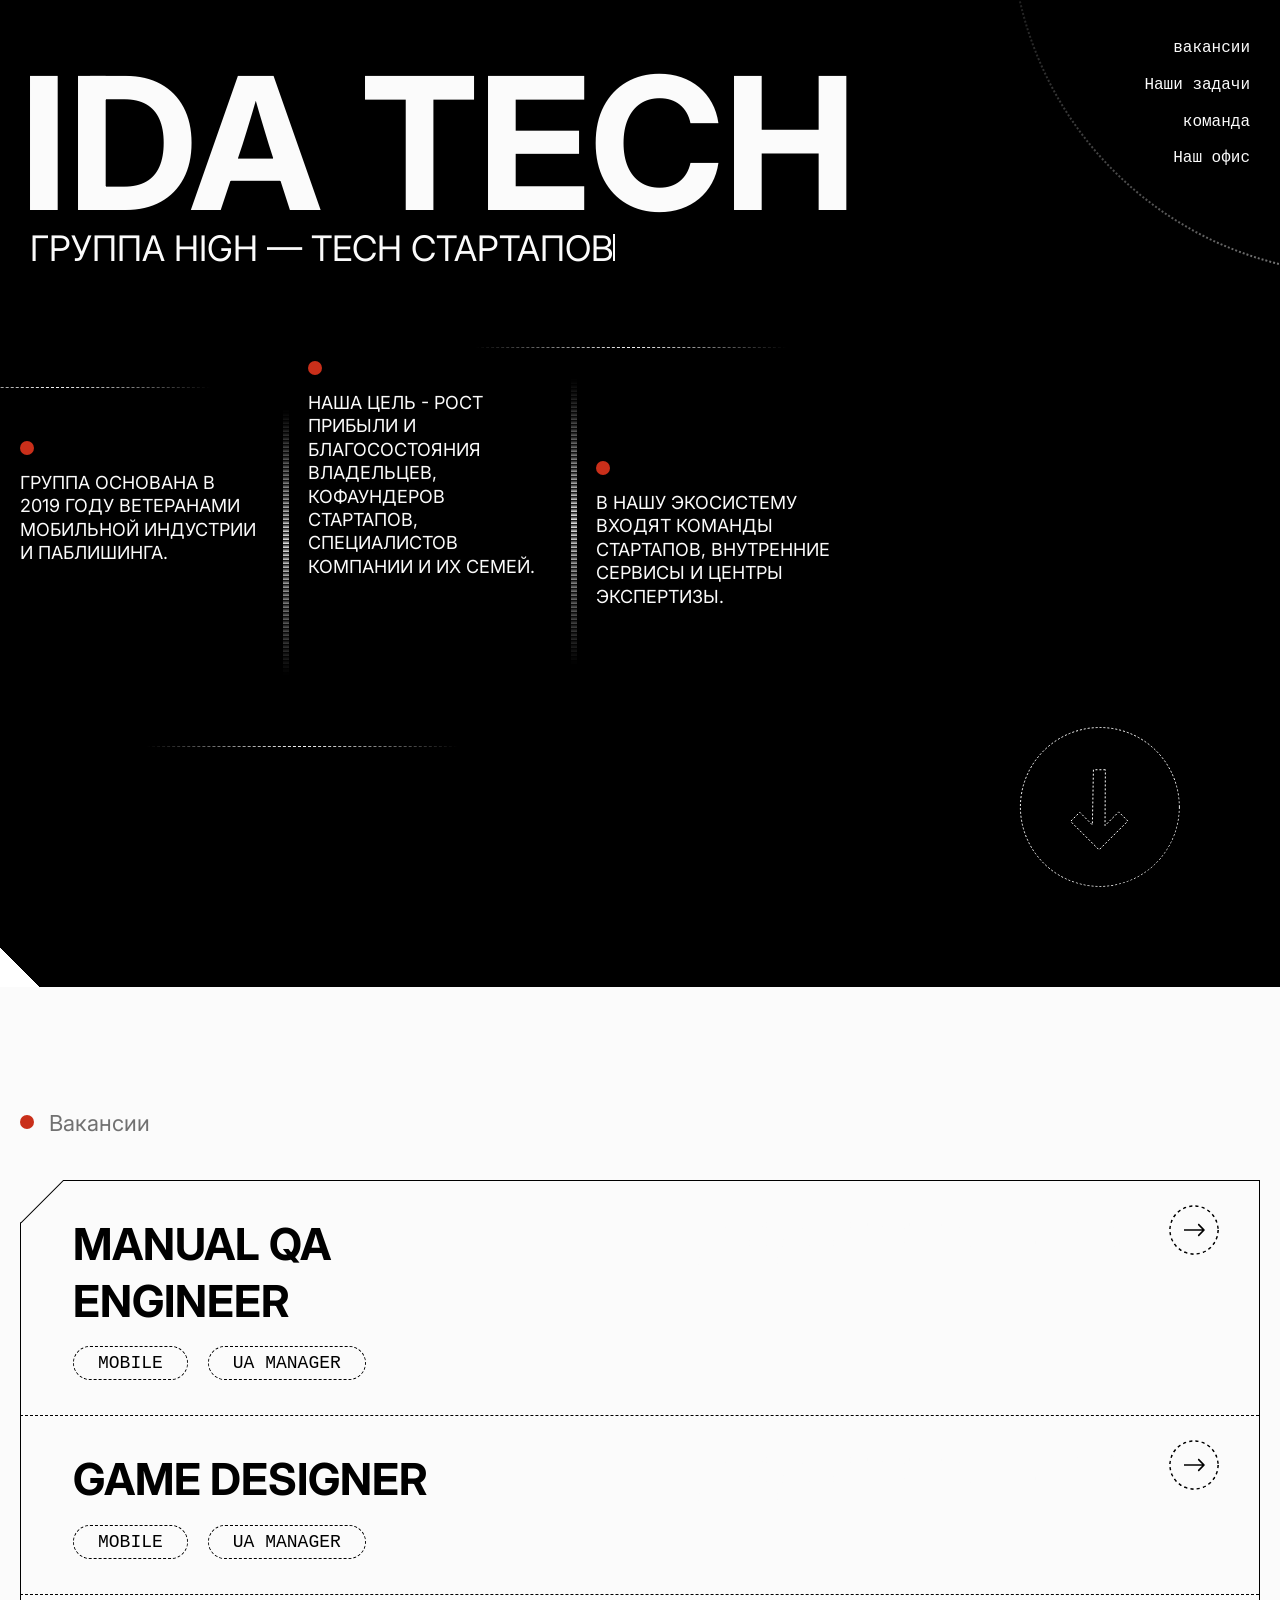
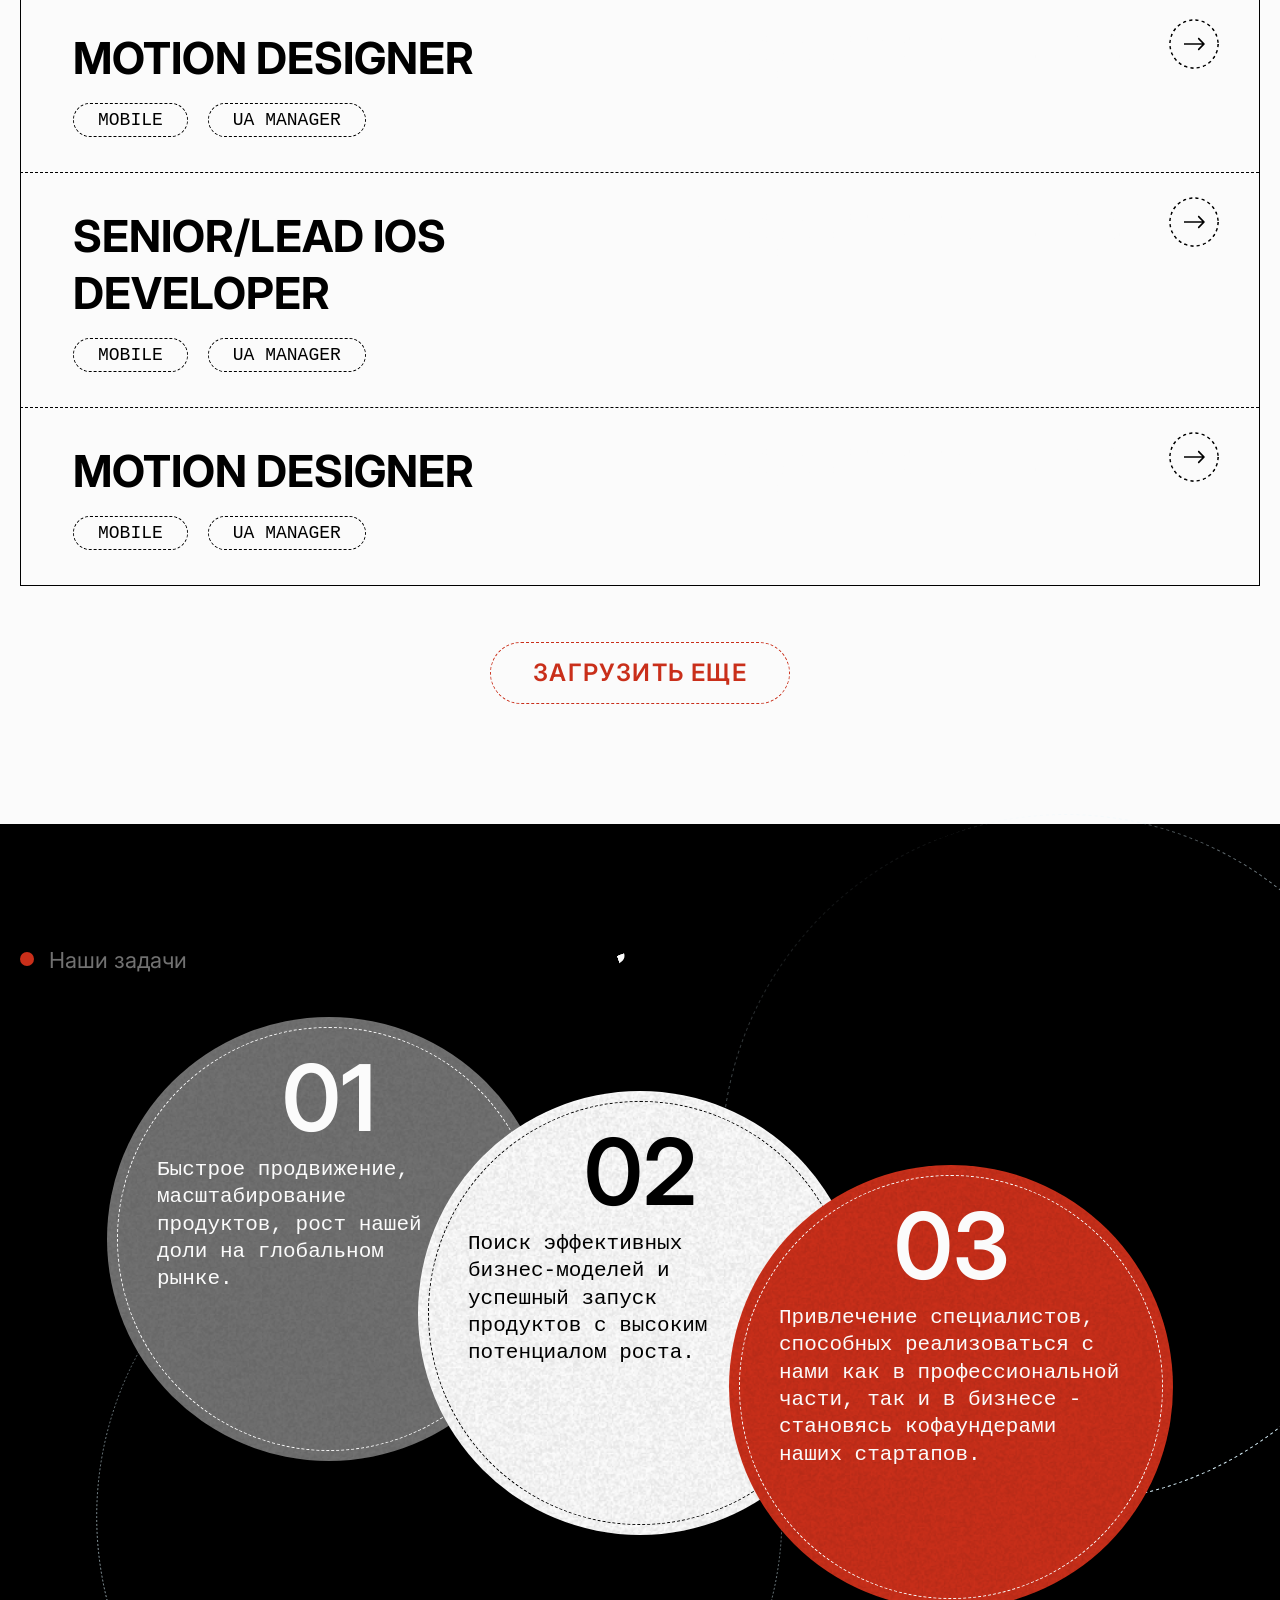
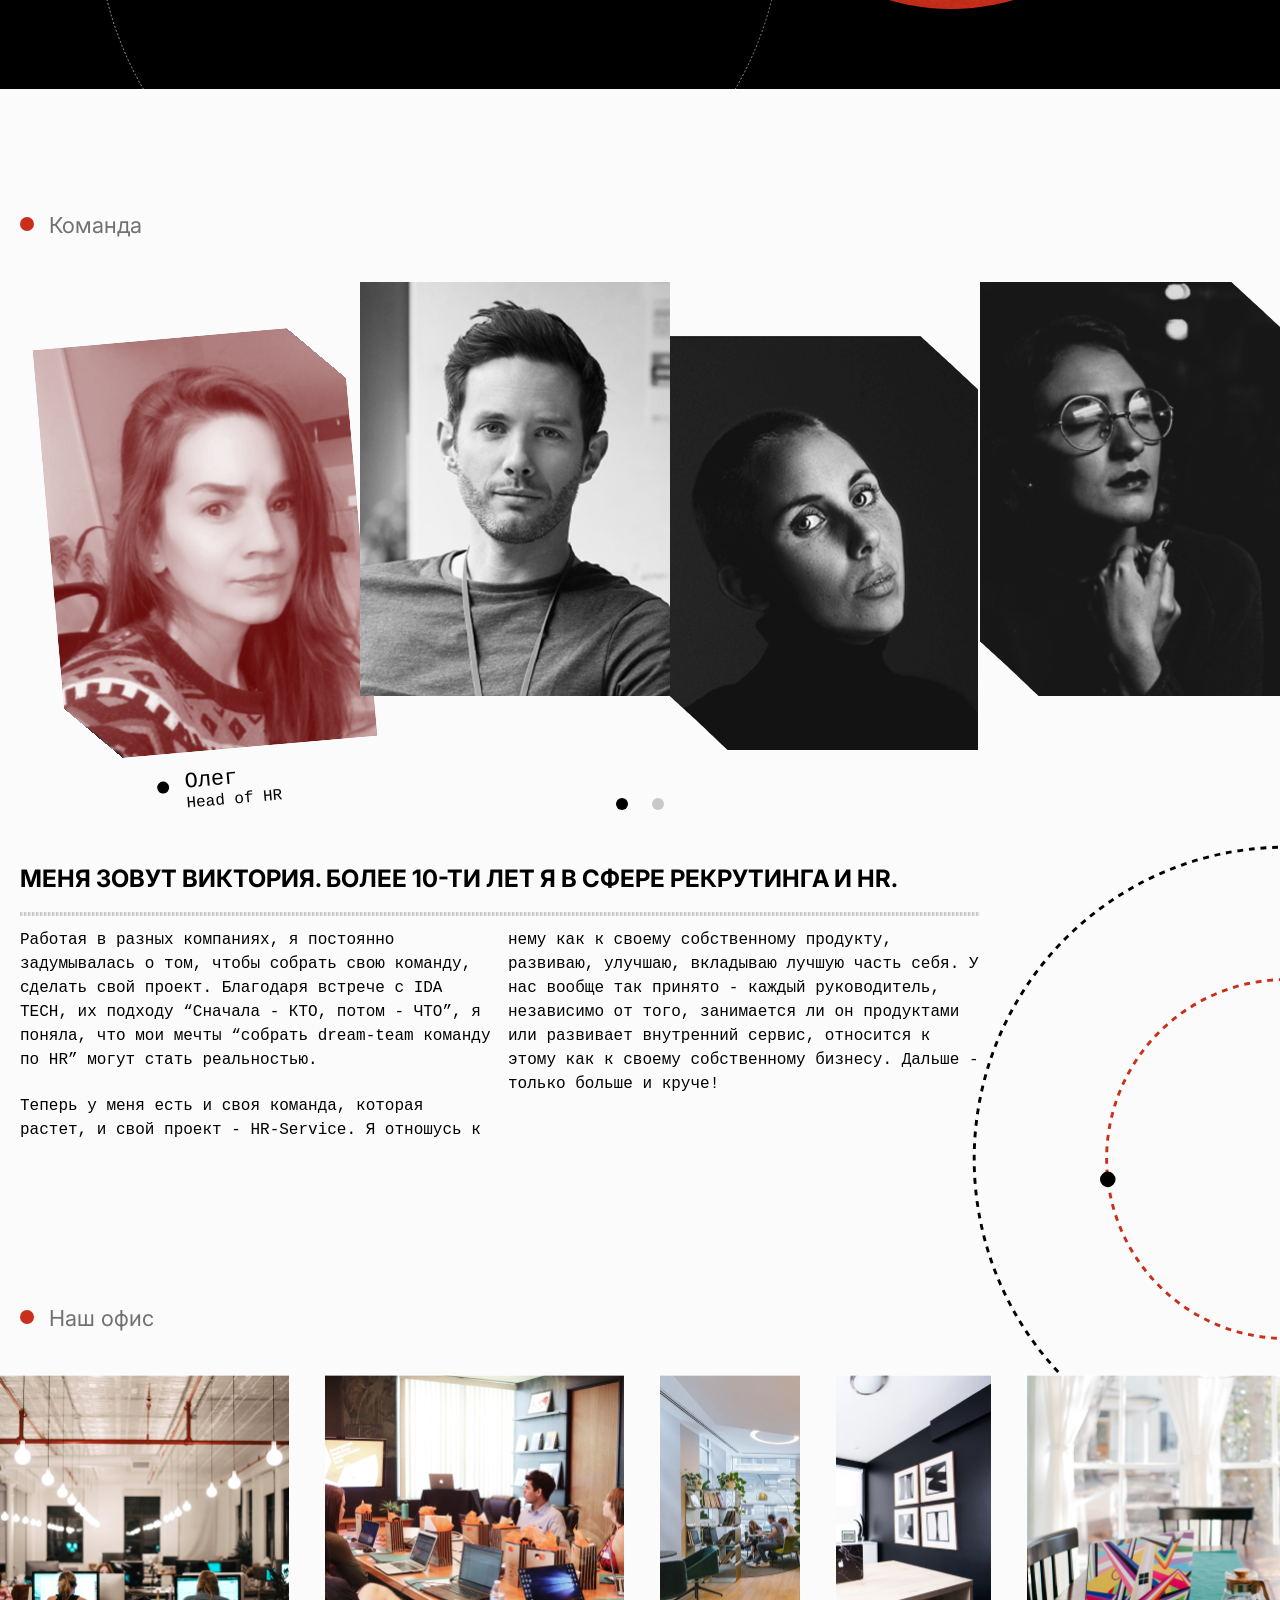
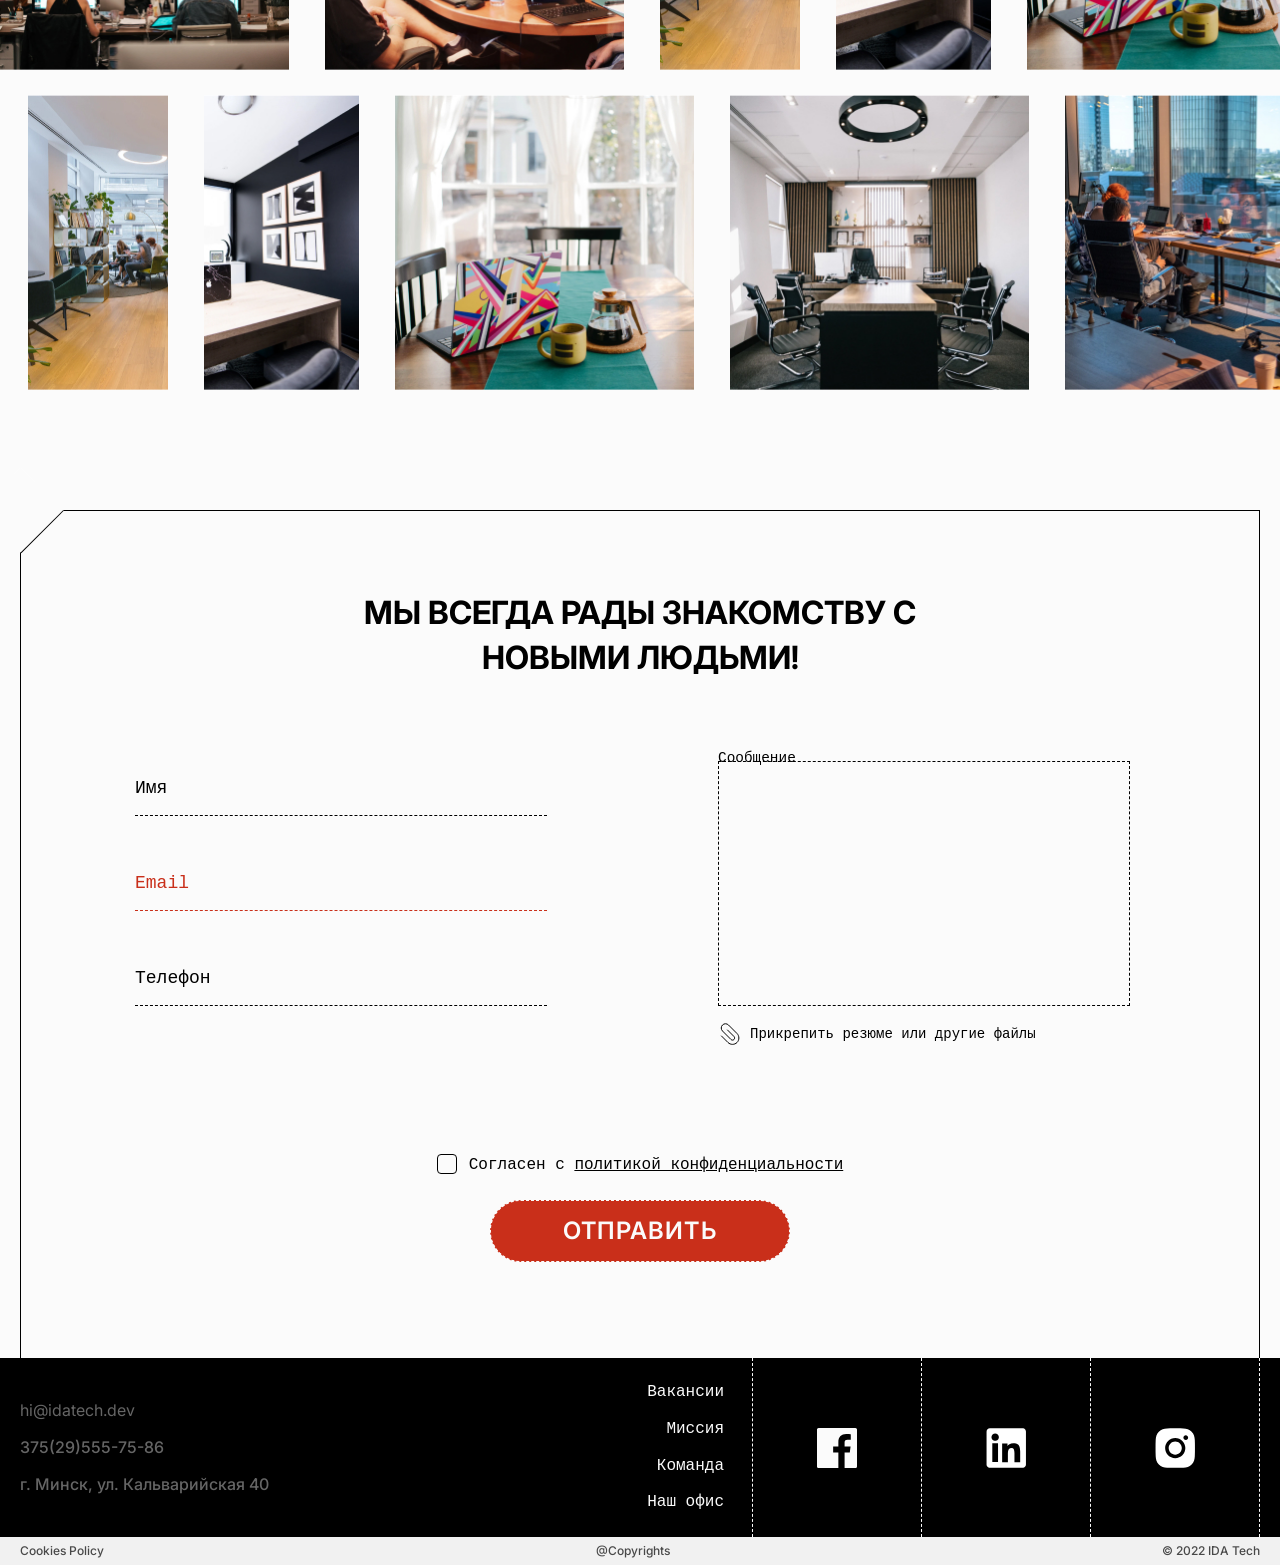
==== commit cdfe587b: "fx" ====
--- a/index.html
+++ b/index.html
@@ -20,6 +20,7 @@
         <button class="menu-toggle">
             <div class="menu-toggle_line"></div>
             <div class="menu-toggle_line"></div>
+            <div class="menu-toggle_line"></div>
         </button>
     </header>
     <div class="menu">
--- a/style.css
+++ b/style.css
@@ -1 +1 @@
-@import"https://fonts.googleapis.com/css2?family=Inter:wght@400;500;600;700&family=PT+Mono&display=swap";/*! normalize.css v8.0.1 | MIT License | github.com/necolas/normalize.css */html{line-height:1.15;-webkit-text-size-adjust:100%}body{margin:0}main{display:block}h1{font-size:2em;margin:.67em 0}hr{box-sizing:content-box;height:0;overflow:visible}pre{font-family:monospace,monospace;font-size:1em}a{background-color:rgba(0,0,0,0)}abbr[title]{border-bottom:none;text-decoration:underline;-webkit-text-decoration:underline dotted;text-decoration:underline dotted}b,strong{font-weight:bolder}code,kbd,samp{font-family:monospace,monospace;font-size:1em}small{font-size:80%}sub,sup{font-size:75%;line-height:0;position:relative;vertical-align:baseline}sub{bottom:-0.25em}sup{top:-0.5em}img{border-style:none}button,input,optgroup,select,textarea{font-family:inherit;font-size:100%;line-height:1.15;margin:0}button,input{overflow:visible}button,select{text-transform:none}button,[type=button],[type=reset],[type=submit]{-webkit-appearance:button}button::-moz-focus-inner,[type=button]::-moz-focus-inner,[type=reset]::-moz-focus-inner,[type=submit]::-moz-focus-inner{border-style:none;padding:0}button:-moz-focusring,[type=button]:-moz-focusring,[type=reset]:-moz-focusring,[type=submit]:-moz-focusring{outline:1px dotted ButtonText}fieldset{padding:.35em .75em .625em}legend{box-sizing:border-box;color:inherit;display:table;max-width:100%;padding:0;white-space:normal}progress{vertical-align:baseline}textarea{overflow:auto}[type=checkbox],[type=radio]{box-sizing:border-box;padding:0}[type=number]::-webkit-inner-spin-button,[type=number]::-webkit-outer-spin-button{height:auto}[type=search]{-webkit-appearance:textfield;outline-offset:-2px}[type=search]::-webkit-search-decoration{-webkit-appearance:none}::-webkit-file-upload-button{-webkit-appearance:button;font:inherit}details{display:block}summary{display:list-item}template{display:none}[hidden]{display:none}html{scroll-behavior:smooth}body{color:#000;background:#f1f1f1;font:14px/1.3 "PT Mono",monospace;padding:0;scroll-behavior:smooth}@media all and (min-width: 744px){body{font-size:16px}}a{color:#781aa8;text-decoration:none;transition:.2s cubic-bezier(0.38, 0.005, 0.215, 1) color}a:hover,a.hover{outline:none}a:active,a.active{outline:none}a[href^=tel]{white-space:nowrap}p{margin:0 0 20px}@media all and (min-width: 1440px){p{margin-bottom:22px}}img{max-width:100%}img[data-src]{display:none}@media all and (min-width: 1440px){img[data-src]{display:initial}}button:focus,input:focus,textarea:focus{outline:none}table{border-collapse:collapse;min-width:100%}ol,ul{padding:0 0 0 20px;margin:0 0 20px}@media all and (min-width: 744px){ol,ul{padding-left:24px}}@media all and (min-width: 1440px){ol,ul{padding-left:28px}}ul{list-style:none}ul li{margin:0 0 8px;position:relative}ul li::before{content:"";height:5px;width:5px;border-radius:50%;background-color:#000;position:absolute;left:-15px;top:9px}main{overflow:hidden}.no-overflow{overflow:visible}a[name]{position:relative;top:-50px}.menu-opened{overflow:hidden}@media all and (min-width: 1440px){.menu-opened{overflow:initial}}.button,button,input[type=button],input[type=submit]{display:inline-block;background:rgba(0,0,0,0);box-sizing:border-box;border:1px dashed #fbfbfb;border-radius:50px;background-color:#c92f1a;cursor:pointer;color:#fbfbfb;font-family:"Inter",sans-serif;font-size:24px;font-weight:600;height:62px;line-height:58px;padding:0 24px;min-width:146px;white-space:nowrap;text-transform:uppercase;letter-spacing:.05em;text-align:center;width:100%;transition:.2s cubic-bezier(0.38, 0.005, 0.215, 1) color,.2s cubic-bezier(0.38, 0.005, 0.215, 1) background-color}@media all and (min-width: 744px){.button,button,input[type=button],input[type=submit]{width:auto;min-width:300px}}.button:hover,button:hover,input[type=button]:hover,input[type=submit]:hover{background-color:#a32d1d}.button:active,button:active,input[type=button]:active,input[type=submit]:active{background-color:#5a9d91}.button:disabled,button:disabled,input[type=button]:disabled,input[type=submit]:disabled{opacity:.6}input[type=text],input[type=password],input[type=search],input[type=email],input[type=url],input[type=tel]{color:#000;background:rgba(0,0,0,0);border:none;border-bottom:1px dashed currentColor;border-radius:0;box-sizing:border-box;font:18px "PT Mono",monospace;height:55px;line-height:34px;padding:0 0 0 8px;width:100%;transition:.2s ease-in border-color,.2s ease-in color}input[type=text]::-webkit-input-placeholder,input[type=password]::-webkit-input-placeholder,input[type=search]::-webkit-input-placeholder,input[type=email]::-webkit-input-placeholder,input[type=url]::-webkit-input-placeholder,input[type=tel]::-webkit-input-placeholder{color:#000}input[type=text]::-moz-placeholder,input[type=password]::-moz-placeholder,input[type=search]::-moz-placeholder,input[type=email]::-moz-placeholder,input[type=url]::-moz-placeholder,input[type=tel]::-moz-placeholder{color:#000}input[type=text]:-ms-input-placeholder,input[type=password]:-ms-input-placeholder,input[type=search]:-ms-input-placeholder,input[type=email]:-ms-input-placeholder,input[type=url]:-ms-input-placeholder,input[type=tel]:-ms-input-placeholder{color:#000}input[type=text]:focus,input[type=password]:focus,input[type=search]:focus,input[type=email]:focus,input[type=url]:focus,input[type=tel]:focus{color:#000;border-color:#000}.error input[type=text],.error input[type=password],.error input[type=search],.error input[type=email],.error input[type=url],.error input[type=tel]{color:#c92f1a}textarea{color:#000;background:rgba(0,0,0,0);border:1px dashed currentColor;border-radius:0;box-sizing:border-box;font:18px "PT Mono",monospace;line-height:34px;padding:4px 16px;width:100%;resize:none;height:200px;margin:0 0 16px}textarea::-webkit-input-placeholder{color:#000}textarea::-moz-placeholder{color:#000}textarea:-ms-input-placeholder{color:#000}@media all and (min-width: 1440px){textarea{height:245px}}.error textarea{color:#c92f1a}.error textarea::-webkit-input-placeholder{color:#c92f1a}.error textarea::-moz-placeholder{color:#c92f1a}.error textarea:-ms-input-placeholder{color:#c92f1a}input[type=checkbox]{position:absolute;visibility:hidden;z-index:-1}input[type=checkbox]+label:not([class]){cursor:pointer;display:inline-block;padding:0 0 0 32px;min-height:20px;font-size:12px;position:relative;margin:0;transition:.2s cubic-bezier(0.38, 0.005, 0.215, 1) color}@media all and (min-width: 1440px){input[type=checkbox]+label:not([class]){font-size:16px}}input[type=checkbox]+label:not([class])::before{content:"";box-sizing:border-box;border:1px solid #000;border-radius:4px;height:20px;width:20px;position:absolute;top:0px;left:0;transition:.1s ease-in-out border-color,.1s ease-in-out background-color}input[type=checkbox]+label:not([class])::after{content:"";box-sizing:border-box;background:url(src/img/check.svg) no-repeat center/100% 100%;width:13px;height:8px;position:absolute;top:6px;left:4px;opacity:0;transform:scale(0.3);transition:.1s cubic-bezier(0.38, 0.005, 0.215, 1) opacity,.2s cubic-bezier(0.38, 0.005, 0.215, 1) transform}input[type=checkbox]+label:not([class]) a{color:#000;text-decoration:underline}input[type=checkbox]+label:not([class]) a:hover{text-decoration:none}input[type=checkbox]:hover+label::before{border-color:#000}input[type=checkbox]:checked+label::before{background-color:#5a9d91;border-color:#5a9d91}input[type=checkbox]:checked+label::after{opacity:1;transform:scale(1)}input[type=checkbox]:checked+label:hover::before{opacity:.9}input[type=checkbox]:disabled+label{opacity:.6;cursor:default}input[type=checkbox]:disabled+label::before{opacity:.6;filter:grayscale(1);pointer-events:none}.error input[type=checkbox]+label:not([class])::before{border-color:#c92f1a}input[type=radio]{position:absolute;visibility:hidden;z-index:-1}input[type=radio]+label:not([class]){cursor:pointer;display:block;box-sizing:border-box;padding:25px 0 25px 50px;color:rgba(0,0,0,.5);font-weight:bold;font-size:14px;position:relative;margin:0 0 20px;border:1px solid #e5e5e5;min-height:63px;line-height:.7;border-radius:3px;transition:.2s cubic-bezier(0.38, 0.005, 0.215, 1) color}@media all and (min-width: 744px){input[type=radio]+label:not([class]){font-size:22px}}input[type=radio]+label:not([class])::before{content:"";border:1px solid #313235;border-radius:50%;height:17px;width:17px;position:absolute;top:22px;left:17px;transition:.1s ease-in-out border-color}input[type=radio]+label:not([class])::after{content:"";background:rgba(0,0,0,0);border-radius:50%;width:11px;height:11px;position:absolute;top:26px;left:21px;transform:scale(0.6);transition:.15s cubic-bezier(0.38, 0.005, 0.215, 1) background,.15s cubic-bezier(0.38, 0.005, 0.215, 1) transform}input[type=radio]:checked+label{color:#000}input[type=radio]:checked+label::before{border-color:#c92f1a}input[type=radio]:checked+label::after{background-color:#c92f1a;transform:scale(1)}input[type=radio]:checked+label:hover::after{transform:scale(0.8)}label{font-size:14px;line-height:1.4;color:#000;display:block;text-align:left;position:relative;margin:0 0 8px}@media all and (min-width: 744px){label{font-size:16px}}label.required::after{content:" *";color:#c92f1a}.form_row{margin:0 0 40px;position:relative}@media all and (min-width: 1440px){.form_row{width:412px}}.form_row__center{width:100%;text-align:center;margin-bottom:24px}@media all and (min-width: 1440px){.form_columns{display:flex;justify-content:space-between;gap:156px}}@media all and (min-width: 1440px){.form_column{flex-grow:1;margin-bottom:60px}}.form_label{position:absolute;left:0;top:17px;font:18px "PT Mono",monospace;transform-origin:left top;transition:.2s cubic-bezier(0.38, 0.005, 0.215, 1) transform,.2s cubic-bezier(0.38, 0.005, 0.215, 1) color}input:not(:-moz-placeholder-shown)+.form_label, textarea:not(:-moz-placeholder-shown)+.form_label{transform:scale(0.8) translateY(-35px)}input:focus+.form_label,input:not(:placeholder-shown)+.form_label,textarea:focus+.form_label,textarea:not(:placeholder-shown)+.form_label{transform:scale(0.8) translateY(-35px)}.error .form_label{color:#c92f1a}.form_success{background:url(src/img/success.svg) no-repeat top center;color:#5a9d91;font-weight:700;font-size:24px;line-height:29px;font-family:"Inter",sans-serif;padding-top:68px;text-align:center;display:none}.successed .form_success{display:block}h1,.heading-1{font-family:"Inter",sans-serif;font-size:48px;line-height:1.3;font-weight:700;margin:0 0 70px}@media all and (min-width: 1440px){h1,.heading-1{font-size:106px}}h2,.heading-2{font-family:"Inter",sans-serif;font-size:32px;line-height:1.3;font-weight:700;margin:0 0 20px}@media all and (min-width: 1440px){h2,.heading-2{font-size:66px}}h3,.heading-3{font-family:"Inter",sans-serif;font-size:20px;line-height:1.4;font-weight:500}@media all and (min-width: 1440px){h3,.heading-3{font-size:41px}}h4,.heading-4{font-family:"Inter",sans-serif;font-size:20px;line-height:1.3;font-weight:400}@media all and (min-width: 1440px){h4,.heading-4{font-size:26px}}h5,.heading-5{font-family:"Inter",sans-serif;font-size:16px;line-height:1.2;font-weight:400}@media all and (min-width: 1440px){h5,.heading-5{font-size:16px}}.header{position:absolute;top:0;left:0;right:0;height:100px;background:url(src/img/header-bg.svg) no-repeat 100% top/auto 100%;z-index:10}@media all and (min-width: 1440px){.header{height:50px;background-size:50px 50px;background-image:none}}.header__static{position:relative;background-color:#000}@media all and (min-width: 1440px){.header__static{height:100px}}.header_holder{padding-left:16px;padding-right:16px;display:flex;justify-content:center;align-items:center;height:100%}@media all and (min-width: 1440px){.header_holder{max-width:1240px;margin:auto}}@media all and (min-width: 1440px){.header_holder{justify-content:space-between;padding-left:100px;max-width:none}}.header_back{background:url(src/img/back.svg) no-repeat left center/40px 40px;position:absolute;left:16px;top:50%;margin-top:-20px;height:40px;width:40px;font-size:0;transition:.2s cubic-bezier(0.38, 0.005, 0.215, 1)}@media all and (min-width: 744px){.header_back{font-size:14px;line-height:40px;padding:0 0 0 52px;width:auto;color:#fbfbfb}}@media all and (min-width: 1440px){.header_back{position:static;flex-grow:1;width:33.33%;margin:0}}.header_back:hover{opacity:.6}.header_back:active{opacity:.8}.header_logo{font-family:"Inter",sans-serif;font-weight:700;font-size:32px;line-height:.9;text-transform:uppercase;color:#fbfbfb;text-align:center}@media all and (min-width: 744px){.header_logo{font-size:40px}}@media all and (min-width: 1440px){.header_logo{flex-grow:1;width:33.33%}}.logo{position:absolute;top:16px;left:16px;z-index:2;transition:.5s linear opacity}@media all and (min-width: 1440px){.logo{left:74px}}.logo:hover{opacity:.6}.logo:active{opacity:.8}.logo_image{display:block;width:67px}@media all and (min-width: 1440px){.logo_image{width:110px}}.footer_top{position:relative;padding:24px 0 8px;background-color:#000;color:#fbfbfb}@media all and (min-width: 744px){.footer_top{padding:0}}.footer_bottom{padding-left:16px;padding-right:16px;display:flex;justify-content:space-between;padding-top:4px;padding-bottom:4px}@media all and (min-width: 1440px){.footer_bottom{max-width:1240px;margin:auto}}.footer_holder{padding-left:16px;padding-right:16px;display:flex;flex-direction:column}@media all and (min-width: 1440px){.footer_holder{max-width:1240px;margin:auto}}@media all and (min-width: 744px){.footer_holder{flex-direction:row;justify-content:space-between;align-items:flex-end}}@media all and (min-width: 1440px){.footer_holder{align-items:stretch}}.footer_left{display:flex;flex-direction:column;gap:16px}@media all and (min-width: 744px){.footer_left{padding:0 0 22px}}@media all and (min-width: 1440px){.footer_left{padding:42px 0}}.footer_right{order:2;margin:0 0 20px}@media all and (min-width: 744px){.footer_right{margin:0;display:flex;align-items:stretch;gap:40px;order:initial}}@media all and (min-width: 1440px){.footer_right{gap:28px}}.footer_text{order:3;opacity:.7}@media all and (min-width: 744px){.footer_text{order:initial}}.footer_mail{color:#717171;opacity:.9;line-height:1.3;font-family:"Inter",sans-serif}.footer_mail[href]:hover{color:#fbfbfb}.footer_link{font-weight:500;font-size:13px;line-height:1.3;color:#717171;opacity:.9;font-family:"Inter",sans-serif}@media all and (min-width: 1440px){.footer_link{font-size:16px}}.footer_link[href]:hover{color:#fbfbfb}.footer_menu{position:absolute;right:16px;top:24px;display:flex;flex-direction:column;gap:8px;text-align:right}@media all and (min-width: 744px){.footer_menu{position:static;transform:none;padding:16px 0;gap:10px}}@media all and (min-width: 1440px){.footer_menu{gap:16px;justify-content:center}}.footer_menu-link{display:block;font-size:14px;color:#fbfbfb;transition:.2s cubic-bezier(0.38, 0.005, 0.215, 1) opacity,.2s cubic-bezier(0.38, 0.005, 0.215, 1) color}@media all and (min-width: 1440px){.footer_menu-link{font-size:16px}}.footer_menu-link:hover{color:#c92f1a}.footer_menu-link:active{opacity:.8}.footer_social{display:flex;justify-content:space-between;align-items:stretch;margin:40px 0 0}@media all and (min-width: 744px){.footer_social{margin:0}}.footer_social-link{display:flex;justify-content:center;align-items:center;padding:24px 32px;border-right:1px dashed #fbfbfb;flex-grow:1}@media all and (min-width: 1440px){.footer_social-link{padding-left:64px;padding-right:64px}}.footer_social-link:first-child{border-left:1px dashed #fbfbfb}.footer_social-image{height:24px;width:24px;transition:.2s cubic-bezier(0.38, 0.005, 0.215, 1) opacity,.1s cubic-bezier(0.38, 0.005, 0.215, 1) transform}@media all and (min-width: 1440px){.footer_social-image{height:40px;width:40px}}.footer_social-image:hover{opacity:.8}.footer_social-image:active{transform:scale(0.9)}.footer_bottom-text,.footer_bottom-link{font-weight:500;font-size:12px;line-height:20px;color:rgba(0,0,0,.7);font-family:"Inter",sans-serif}.menu{background-color:#fbfbfb;box-sizing:border-box;position:fixed;z-index:11;display:flex;flex-direction:column;justify-content:space-between;align-items:stretch;height:100%;overflow-y:auto;left:100%;top:0;width:100%;transform:translateX(0);transition:.6s cubic-bezier(0.38, 0.005, 0.215, 1) transform,.3s cubic-bezier(0.38, 0.005, 0.215, 1) opacity .1s}@media all and (min-width: 1440px){.menu{background:none;right:0;top:0;padding:30px;left:auto;width:auto;height:auto;z-index:11;mix-blend-mode:difference;overflow-y:visible;position:fixed}}.menu-opened .menu{transform:translateX(-100%)}@media all and (min-width: 1440px){.header__static .menu{position:static;flex-grow:1;width:33.33%}}@media all and (min-width: 1440px){.menu_bg{position:absolute;right:0;top:0;overflow:hidden;width:500px;height:500px;pointer-events:none}}@media all and (min-width: 1440px){.menu_bg::before,.menu_bg::after{content:"";width:705px;height:705px;position:absolute;right:-435px;top:-430px}}@media all and (min-width: 1440px){.header__static .menu_bg::before,.header__static .menu_bg::after{content:none}}@media all and (min-width: 1440px){.menu_bg::before{background:url(src/img/menu-circle.svg) no-repeat center center/100% 100%}}@media all and (min-width: 1440px){.menu_bg::after{border-radius:50%;background-color:#fbfbfb;transform:scale(0);transform-origin:center center;transition:.3s cubic-bezier(0.38, 0.005, 0.215, 1) transform}}@media all and (min-width: 1440px){.menu:hover .menu_bg::after{transform:scale(1)}}.menu_header{display:flex;align-items:center;justify-content:center;padding:36px 0;position:relative;border-bottom:1px dashed #000}@media all and (min-width: 1440px){.menu_header{display:none}}.menu_logo{font-family:"Inter",sans-serif;font-weight:700;font-size:32px;line-height:90%;text-transform:uppercase;color:#000}@media all and (min-width: 744px){.menu_logo{font-size:40px}}.menu_close{border:none;padding:0;background:rgba(0,0,0,0);height:auto;line-height:1.2;min-width:0;width:auto;border-radius:0;text-transform:none;color:#000;font-size:14px;position:absolute;right:18px;top:40px;font-family:"PT Mono",monospace;font-weight:normal;transition:.2s cubic-bezier(0.38, 0.005, 0.215, 1) opacity,.2s cubic-bezier(0.38, 0.005, 0.215, 1) color}.menu_close:hover{transform:none;background:rgba(0,0,0,0)}.menu_close:active{transform:none;background:rgba(0,0,0,0)}.menu_close:hover{color:#5a9d91}.menu_close:active{opacity:.8}.menu_links{flex-grow:1;display:flex;flex-direction:column;align-items:center;justify-content:center}@media all and (min-width: 1440px){.menu_links{align-items:stretch;text-align:right;position:relative;z-index:1;mix-blend-mode:difference}}@media all and (min-width: 1440px){.header__static .menu_links{display:none}}.menu_link{font-size:24px;color:#000;opacity:.5;margin:12px 0;transition:.3s cubic-bezier(0.38, 0.005, 0.215, 1) opacity,.3s cubic-bezier(0.38, 0.005, 0.215, 1) filter}@media all and (min-width: 1440px){.menu_link{color:#fbfbfb;font-size:16px;margin:8px 0}}.menu_link.active{opacity:1}@media all and (min-width: 1440px){.menu_link:hover{opacity:1}}@media all and (min-width: 1440px){.header__static .menu_link{flex-shrink:0}}.menu_link-text{position:relative}@media all and (min-width: 1440px){.menu_link-text::before{content:"";position:absolute;left:-20px;top:5px;height:8px;width:8px;border-radius:50%;transition:.2s cubic-bezier(0.38, 0.005, 0.215, 1) background}}.menu_link.active .menu_link-text::before{background-color:currentColor}.menu_footer{background-color:#000;border-top:1px dashed #fbfbfb}@media all and (min-width: 1440px){.menu_footer{display:none}}.menu_footer-text{padding:80px 16px;display:flex;flex-direction:column;justify-content:center;align-items:center;gap:12px}@media all and (min-width: 744px){.menu_footer-text{padding-top:126px;padding-bottom:126px}}.menu_footer-link{color:#fbfbfb;font-size:16px;line-height:1.5;transition:.2s cubic-bezier(0.38, 0.005, 0.215, 1) opacity,.2s cubic-bezier(0.38, 0.005, 0.215, 1) color}.menu_footer-link:hover{color:#5a9d91}.menu_footer-link:active{opacity:.8}.menu_footer-social{display:flex;align-items:stretch;justify-content:center;border-top:1px dashed #fbfbfb}.menu_footer-social-link{display:flex;align-items:center;padding:24px 32px;border-right:1px dashed #fbfbfb}@media all and (min-width: 1440px){.menu_footer-social-link{padding-left:64px;padding-right:64px}}.menu_footer-social-link:first-child{border-left:1px dashed #fbfbfb}.menu_footer-social-image{height:32px;width:32px;transition:.2s cubic-bezier(0.38, 0.005, 0.215, 1) opacity,.1s cubic-bezier(0.38, 0.005, 0.215, 1) transform}.menu_footer-social-image:hover{opacity:.8}.menu_footer-social-image:active{transform:scale(0.9)}.menu-toggle{border:none;padding:0;background:rgba(0,0,0,0);height:auto;line-height:1.2;min-width:0;width:auto;border-radius:0;text-transform:none;position:fixed;top:26px;right:16px;width:24px;height:24px;z-index:10}.menu-toggle:hover{transform:none;background:rgba(0,0,0,0)}.menu-toggle:active{transform:none;background:rgba(0,0,0,0)}@media all and (min-width: 1440px){.menu-toggle{display:none}}@media all and (min-width: 744px){.header__static .menu-toggle{display:block}}@media all and (min-width: 1440px){.header__static .menu-toggle{display:none}}.menu-toggle_line{position:absolute;top:50%;left:0;width:24px;height:2px;background:url(src/img/burger-line.svg) no-repeat center center/100% 100%}.menu-toggle_line:nth-child(1){margin-top:-6px}@media all and (min-width: 1440px){.menu-toggle_line:nth-child(1){margin-top:-10px}}.menu-toggle_line:nth-child(2){margin-top:6px}@media all and (min-width: 1440px){.menu-toggle_line:nth-child(2){margin-top:10px}}.content{padding-left:16px;padding-right:16px}@media all and (min-width: 1440px){.content{max-width:1240px;margin:auto}}.main{padding:176px 0 0}@media all and (min-width: 1440px){.main{padding-top:318px}}.main__small-top-indent{padding-top:0}.section{background-color:#fbfbfb;padding:80px 0 0;position:relative}@media all and (min-width: 1440px){.section{padding-top:120px}}.section__dark{background-color:#000;color:#fbfbfb}.section__no-indent{padding-top:0}.section_holder{padding-left:16px;padding-right:16px}@media all and (min-width: 1440px){.section_holder{max-width:1240px;margin:auto}}.section_title{display:block;margin:0 0 40px;position:relative;padding:0 0 0 29px;font-size:22px;line-height:1.5;color:#717171;font-family:"Inter",sans-serif}.section_title::before{content:"";height:14px;width:14px;border-radius:50%;position:absolute;left:0;top:8px;background-color:#c92f1a}.showcase{padding:16px 0 64px;box-sizing:border-box;margin:-80px 0 0}@media all and (min-width: 744px){.showcase{padding-top:24px;padding-bottom:68px}}@media all and (min-width: 1440px){.showcase{padding-top:60px;padding-bottom:240px;margin-top:-120px}}.showcase::after{content:"";position:absolute;left:0;bottom:0;width:40px;height:40px;background:linear-gradient(45deg, #fff, #fff 50%, #000 50%, #000)}@media all and (min-width: 1440px){.showcase::after{width:40px;height:40px}}.showcase_title{font-size:56px;line-height:.9;margin:0}@media all and (min-width: 744px){.showcase_title{font-size:112px;opacity:0;transform-origin:left center;-webkit-animation:appearance 1.1s cubic-bezier(0.38, 0.005, 0.215, 1) .01s forwards;animation:appearance 1.1s cubic-bezier(0.38, 0.005, 0.215, 1) .01s forwards}}@media all and (min-width: 1440px){.showcase_title{font-size:214px}}.showcase_subtitle{font-size:22px;font-weight:400;text-transform:uppercase;margin:0 0 64px;min-height:28.6px;max-width:calc(100% - 40px)}@media all and (min-width: 744px){.showcase_subtitle{font-size:24px;min-height:31.2px;opacity:0;transform-origin:left center;-webkit-animation:appearance 1.1s cubic-bezier(0.38, 0.005, 0.215, 1) .2s forwards;animation:appearance 1.1s cubic-bezier(0.38, 0.005, 0.215, 1) .2s forwards}}@media all and (min-width: 1440px){.showcase_subtitle{font-size:44px;min-height:57.2px}}@media all and (min-width: 744px){.showcase_features{display:flex;flex-wrap:wrap;gap:50px;min-height:400px;position:relative}}@media all and (min-width: 1440px){.showcase_features{justify-content:flex-start;flex-wrap:nowrap;min-height:none}}.showcase_feature{display:block;font-size:18px;padding:54px 0 24px;position:relative;font-family:"Inter",sans-serif;text-transform:uppercase}@media all and (min-width: 744px){.showcase_feature{width:35%;max-width:238px;position:absolute}}@media all and (min-width: 1440px){.showcase_feature{position:relative;top:0;right:0;bottom:0;left:0}}@media all and (min-width: 744px){.showcase_feature:nth-child(1){left:0;top:20%;width:225px;opacity:0;transform-origin:center;-webkit-animation:appearance 1.1s cubic-bezier(0.38, 0.005, 0.215, 1) .4s forwards;animation:appearance 1.1s cubic-bezier(0.38, 0.005, 0.215, 1) .4s forwards}}@media all and (min-width: 1440px){.showcase_feature:nth-child(1){margin:70px 0 0;width:292px;top:auto;right:auto;bottom:auto;left:auto}}@media all and (min-width: 744px){.showcase_feature:nth-child(1)::before{bottom:-25px;top:auto;left:33%}}@media all and (min-width: 1440px){.showcase_feature:nth-child(1)::before{bottom:auto;top:-30px;left:0;margin-left:-120px}}@media all and (min-width: 744px){.showcase_feature:nth-child(2){top:0;left:50%;width:278px;margin-left:-139px;opacity:0;transform-origin:center;-webkit-animation:appearance 1.1s cubic-bezier(0.38, 0.005, 0.215, 1) .7s forwards;animation:appearance 1.1s cubic-bezier(0.38, 0.005, 0.215, 1) .7s forwards}}@media all and (min-width: 1440px){.showcase_feature:nth-child(2){width:261px;margin-top:-10px;margin-left:0;top:auto;right:auto;bottom:auto;left:auto}}@media all and (min-width: 744px){.showcase_feature:nth-child(2)::before{content:none}}@media all and (min-width: 1440px){.showcase_feature:nth-child(2)::before{content:"";top:auto;bottom:0;margin-left:-161px}}@media all and (min-width: 744px){.showcase_feature:nth-child(2)::after{height:324px;margin-top:-162px}}@media all and (min-width: 744px){.showcase_feature:nth-child(3){margin-top:-20px;bottom:0;right:0;width:228px;opacity:0;transform-origin:center;-webkit-animation:appearance 1.1s cubic-bezier(0.38, 0.005, 0.215, 1) 1s forwards;animation:appearance 1.1s cubic-bezier(0.38, 0.005, 0.215, 1) 1s forwards}}@media all and (min-width: 1440px){.showcase_feature:nth-child(3){width:280px;margin-top:90px;position:relative;top:auto;right:auto;bottom:auto;left:auto}}@media all and (min-width: 744px){.showcase_feature:nth-child(3)::before{margin-left:-150px;top:-70px}}@media all and (min-width: 1440px){.showcase_feature:nth-child(3)::before{top:-90px;margin-left:-120px}}@media all and (min-width: 744px){.showcase_feature:nth-child(3)::after{height:349px;top:-13px;margin-top:-115px}}@media all and (min-width: 1440px){.showcase_feature:nth-child(3)::after{top:25px}}.showcase_feature::before{content:"";border-top:1px dashed currentColor;-webkit-mask:linear-gradient(90deg, rgba(255, 255, 255, 0), rgba(255, 255, 255, 0) 20%, white 50%, white 50%, rgba(255, 255, 255, 0) 80%, rgba(255, 255, 255, 0) 100%);mask:linear-gradient(90deg, rgba(255, 255, 255, 0), rgba(255, 255, 255, 0) 20%, white 50%, white 50%, rgba(255, 255, 255, 0) 80%, rgba(255, 255, 255, 0) 100%);position:absolute;left:0;top:0;transform-origin:left center;-webkit-animation:draw-horizontal 1.5s cubic-bezier(0.38, 0.005, 0.215, 1) .01s forwards;animation:draw-horizontal 1.5s cubic-bezier(0.38, 0.005, 0.215, 1) .01s forwards;width:310px}@media all and (min-width: 1440px){.showcase_feature::before{-webkit-mask:linear-gradient(90deg, rgba(255, 255, 255, 0), white 50%, white 50%, rgba(255, 255, 255, 0) 100%);mask:linear-gradient(90deg, rgba(255, 255, 255, 0), white 50%, white 50%, rgba(255, 255, 255, 0) 100%)}}.showcase_feature::after{content:"";position:absolute;left:-25px;top:50%;background:repeating-linear-gradient(0deg, #fff, transparent 4px);-webkit-mask:linear-gradient(0deg, rgba(255, 255, 255, 0), rgba(255, 255, 255, 0) 9%, white 50%, white 50%, rgba(255, 255, 255, 0) 91%, rgba(255, 255, 255, 0) 100%);mask:linear-gradient(0deg, rgba(255, 255, 255, 0), rgba(255, 255, 255, 0) 9%, white 50%, white 50%, rgba(255, 255, 255, 0) 91%, rgba(255, 255, 255, 0) 100%);width:6px;-webkit-animation:draw-vertical 1.5s cubic-bezier(0.38, 0.005, 0.215, 1) .01s forwards;animation:draw-vertical 1.5s cubic-bezier(0.38, 0.005, 0.215, 1) .01s forwards}.showcase_feature-dot{height:14px;width:14px;position:absolute;left:0;top:24px;background-color:#c92f1a;border-radius:50%}.showcase_down{cursor:pointer;width:161px;height:161px;border-radius:50%;background:url(src/img/scroll-down.svg) no-repeat center/100%;margin:auto;display:block;transition:.2s cubic-bezier(0.38, 0.005, 0.215, 1) opacity}@media all and (min-width: 744px){.showcase_down{margin:0 0 0 126px;opacity:0;transform-origin:center;-webkit-animation:appearance 1.1s cubic-bezier(0.38, 0.005, 0.215, 1) 1.4s forwards;animation:appearance 1.1s cubic-bezier(0.38, 0.005, 0.215, 1) 1.4s forwards}}@media all and (min-width: 1440px){.showcase_down{position:absolute;right:100px;bottom:100px}}.showcase_down:hover{opacity:.6}.showcase_down:active{opacity:.8}@-webkit-keyframes draw-horizontal{0%{transform:scaleX(0)}100%{transform:scaleX(1)}}@keyframes draw-horizontal{0%{transform:scaleX(0)}100%{transform:scaleX(1)}}@-webkit-keyframes draw-vertical{0%{transform:scaleY(0)}100%{transform:scaleY(1)}}@keyframes draw-vertical{0%{transform:scaleY(0)}100%{transform:scaleY(1)}}@-webkit-keyframes appearance{0%{filter:blur(5px);opacity:0;transform:scale(0.75)}100%{filter:blur(0);opacity:1;transform:scale(1)}}@keyframes appearance{0%{filter:blur(5px);opacity:0;transform:scale(0.75)}100%{filter:blur(0);opacity:1;transform:scale(1)}}.vacancies-wrapper{padding:0 0 80px}@media all and (min-width: 1440px){.vacancies-wrapper{padding-bottom:120px}}.vacancies{border-bottom:1px solid #000;border-right:1px solid #000;position:relative}@media all and (min-width: 744px){.vacancies_indicator{background:#c92f1a url(src/img/vacancy-noise.png) repeat;position:absolute;left:0;top:0;bottom:0;right:-1px;z-index:1;pointer-events:none;-webkit-clip-path:inset(0 0 100% 0);clip-path:inset(0 0 100% 0);transition:.3s cubic-bezier(0.38, 0.005, 0.215, 1) clip-path}}@media all and (min-width: 744px){.vacancies_indicator::before{content:"";position:absolute;top:0;left:-1px;bottom:0;width:4px;background:repeating-linear-gradient(#FBFBFB, #C92F1A 2px)}}.vacancy{padding:16px 24px;border-top:1px dashed #000;border-left:1px solid #000;position:relative;color:#000;display:block;transition:.2s cubic-bezier(0.38, 0.005, 0.215, 1) color,.2s cubic-bezier(0.38, 0.005, 0.215, 1) border}@media all and (min-width: 744px){.vacancy{padding:24px 40px;display:grid;grid-template-columns:55% 45%}}@media all and (min-width: 1440px){.vacancy{padding:35px 52px}}.vacancy:nth-child(2){border-top-style:solid}@media all and (min-width: 744px){.vacancy:nth-child(2)::before{content:"";background-color:#fbfbfb;position:absolute;left:0;top:0;height:60px;width:60px;transform:rotate(-45deg);border-bottom:1px solid #000;left:-30px;top:-31px;z-index:2;transition:.1s cubic-bezier(0.38, 0.005, 0.215, 1) border}}.vacancy:nth-child(2).active::before{border-color:#c92f1a;transition:.1s cubic-bezier(0.38, 0.005, 0.215, 1) border .2s}@media all and (min-width: 744px){.vacancy.active,.vacancy:hover{color:#fbfbfb}}.vacancy_title{width:70%;font-size:22px;font-weight:700;font-family:"Inter",sans-serif;margin:0;display:block;text-transform:uppercase;position:relative;z-index:2}@media all and (min-width: 744px){.vacancy_title{grid-row:1;grid-column:1;font-size:24px;margin-bottom:16px}}@media all and (min-width: 1440px){.vacancy_title{font-size:44px}}.vacancy_description{font-size:16px;margin:24px 0 30px;position:relative;z-index:2;transition:.2s cubic-bezier(0.38, 0.005, 0.215, 1) opacity}@media all and (min-width: 744px){.vacancy_description{color:#fbfbfb;grid-row:2 span;grid-column:2;font-size:14px;margin:0 60px 0 0}}.vacancy_tags{display:flex;gap:20px;grid-row:2;grid-column:1;position:relative;z-index:2;overflow:auto;margin-right:-24px}@media all and (min-width: 744px){.vacancy_tags{margin-right:0}}.vacancy_tag{font-size:14px;text-transform:uppercase;padding:0 16px;border:1px dashed #000;border-radius:20px;height:29px;line-height:31px;white-space:nowrap}@media all and (min-width: 744px){.vacancy_tag{height:32px;line-height:33px;font-size:18px;padding:0 24px}}@media all and (min-width: 744px){.vacancy:hover .vacancy_tag,.vacancy.active .vacancy_tag{border-color:#fbfbfb}}.vacancy_arrow{background:#fbfbfb url(src/img/arrow-right-red.svg) no-repeat center/100%;width:30px;height:30px;top:16px;right:24px;position:absolute;z-index:2;border-radius:50%}@media all and (min-width: 744px){.vacancy_arrow{width:50px;height:50px;top:16px;right:40px}}@media all and (min-width: 1440px){.vacancy_arrow{top:24px}}.vacancy_arrow::after{content:"";background:#fbfbfb url(src/img/arrow-right.svg) no-repeat center/100%;position:absolute;top:0;left:0;width:100%;height:100%;border-radius:50%;opacity:1;transition:.2s cubic-bezier(0.38, 0.005, 0.215, 1) opacity}@media all and (min-width: 744px){.vacancy:hover .vacancy_arrow::after,.vacancy.active .vacancy_arrow::after{opacity:0}}.tasks{display:flex;flex-direction:column;align-items:center;padding:0 0 80px}@media all and (min-width: 744px){.tasks{max-width:800px;margin:auto}}@media all and (min-width: 1440px){.tasks{max-width:1066px;padding-top:0}}.tasks_circle{position:absolute;max-width:none;transform-origin:center}.tasks_circle__1{left:50%;top:180px;transform:translateX(-50%);height:560px;width:560px}@media all and (min-width: 744px){.tasks_circle__1{left:75%;top:50px;transform:translateX(-50%) rotate(-235deg)}}@media all and (min-width: 1440px){.tasks_circle__1{height:705px;width:705px;transform:translateX(20%) rotate(-20deg);top:-10px;left:auto;right:0}}.tasks_circle__2{right:-20%;bottom:-50px;transform:rotate(20deg);height:742px;width:742px}@media all and (min-width: 744px){.tasks_circle__2{left:50%;bottom:150px;right:auto;transform:translateX(-50%) rotate(0deg)}}@media all and (min-width: 1440px){.tasks_circle__2{height:705px;width:705px;transform:translateX(0) rotate(0deg);bottom:-180px;left:90px}}.task{width:calc(100vw - 32px);height:calc(100vw - 32px);border-radius:50%;background:#fbfbfb url(src/img/task-bg.png) no-repeat center/100%;box-sizing:border-box;padding:40px 20px;display:flex;flex-direction:column;align-items:center;margin-top:-90px;color:#000;position:relative;z-index:1;max-width:350px;max-height:350px}@media all and (min-width: 744px){.task{width:444px;height:444px;margin-top:-155px;max-width:none;max-height:none;padding:40px 50px}}@media all and (min-width: 1440px){.task{margin-top:-370px;align-items:flex-start}}.task:nth-child(1){background-color:#717171;margin-top:0;color:#fbfbfb}@media all and (min-width: 744px){.task:nth-child(1){align-self:flex-start}}.task:nth-child(3){background-color:#c92f1a;color:#fbfbfb}@media all and (min-width: 744px){.task:nth-child(3){align-self:flex-end}}.task::before{content:"";position:absolute;top:8px;left:8px;right:8px;bottom:8px;border:1px dashed currentColor;border-radius:50%;pointer-events:none}@media all and (min-width: 744px){.task::before{top:10px;left:10px;right:10px;bottom:10px}}.task_number{font-weight:600;font-size:80px;line-height:.9;font-family:"Inter",sans-serif;margin:0 0 10px;text-align:center;width:100%}@media all and (min-width: 744px){.task_number{font-size:92px;margin-bottom:16px}}.task_title{font-size:16px;max-width:90%;text-align:center}@media all and (min-width: 744px){.task_title{font-size:21px;text-align:left}}@media all and (min-width: 1440px){.task_title{max-width:none;shape-outside:url(src/img/task-bg.png)}}@media all and (min-width: 1440px){.task_title::before{content:"";width:444px;height:444px;shape-outside:circle(50% at 480px 162px);display:block;float:right}}@media all and (min-width: 1440px){.task:nth-child(3) .task_title::before{content:none}}.person{display:none}@media all and (min-width: 744px){.person{gap:20px}}.person.active{display:block}@media all and (min-width: 744px){.person.active{display:flex}}.person_image-wrapper{width:65%;position:relative;margin:0 0 8px;-webkit-mask:linear-gradient(45deg, rgba(255, 255, 255, 0), rgba(255, 255, 255, 0) 8%, white 8%, white 92%, rgba(255, 255, 255, 0) 92%, rgba(255, 255, 255, 0) 100%);mask:linear-gradient(45deg, rgba(255, 255, 255, 0), rgba(255, 255, 255, 0) 8%, white 8%, white 92%, rgba(255, 255, 255, 0) 92%, rgba(255, 255, 255, 0) 100%)}@media all and (min-width: 744px){.person_image-wrapper{width:220px}}@media all and (min-width: 1440px){.person_image-wrapper{width:100%}}.person_image-wrapper::after{content:"";position:absolute;top:0;left:0;right:0;bottom:0;background:url(src/img/person-mask.png) no-repeat center/100%;mix-blend-mode:screen;opacity:0;transition:.3s cubic-bezier(0.38, 0.005, 0.215, 1) opacity}@media all and (min-width: 1440px){.active .person_image-wrapper::after{opacity:1}}.person_image{width:100%;filter:grayscale(1);transition:.2s cubic-bezier(0.38, 0.005, 0.215, 1) filter}.person_name{font-size:16px;display:block;margin:0 0 0 84px;position:relative}@media all and (min-width: 1440px){.person_name{font-size:22px;opacity:0;transition:.2s cubic-bezier(0.38, 0.005, 0.215, 1) opacity}}.active .person_name{opacity:1}.person_name::before{content:"";width:12px;height:12px;background-color:#000;position:absolute;border-radius:50%;position:absolute;left:-28px;top:10px}.person_position{font-size:14px;margin:0 0 0 84px}@media all and (min-width: 744px){.person_position{font-size:16px}}@media all and (min-width: 1440px){.person_position{opacity:0;transition:.2s cubic-bezier(0.38, 0.005, 0.215, 1) opacity}}.active .person_position{opacity:1}.person_social{position:absolute;right:14px;bottom:14px;display:flex;flex-direction:column;gap:15px;display:none}.person_social-icon{height:24px;width:24px}@media all and (min-width: 1440px){.person_social-icon{opacity:0;transition:.2s cubic-bezier(0.38, 0.005, 0.215, 1) opacity}}@media all and (min-width: 1440px){.active .person_social-icon{opacity:1}}.person_title{font-family:"Inter",sans-serif;font-weight:700;font-size:18px;display:block;margin:16px 0;text-transform:uppercase}@media all and (min-width: 744px){.person_title{margin-top:0}}@media all and (min-width: 1440px){.person_title{font-size:24px}}.person_description{font-size:14px;line-height:1.5;position:relative;padding:16px 0 0}@media all and (min-width: 744px){.person_description{font-size:16px}}@media all and (min-width: 1440px){.person_description{-moz-columns:2;columns:2}}.person_description::before{content:"";background:repeating-linear-gradient(90deg, rgba(0, 0, 0, 0.25), transparent 4px);position:absolute;left:0;right:0;top:0;height:4px}.person_header{transition:.2s cubic-bezier(0.38, 0.005, 0.215, 1) transform}@media all and (min-width: 744px){.person_header{width:220px;flex-shrink:0}}@media all and (min-width: 1440px){.person_header{width:100%;display:none}}@media all and (min-width: 1440px){.active .person_header,.active .person_header.animated{transform:rotate(-5deg)}}@media all and (min-width: 1440px){.person_content{position:absolute;left:0;top:580px;opacity:0;width:960px;pointer-events:none;transition:.2s cubic-bezier(0.38, 0.005, 0.215, 1) opacity}}@media all and (min-width: 1440px){.active .person_content{opacity:1;pointer-events:all}}.team{position:relative}@media all and (min-width: 744px){.team{padding:0 0 100px}}@media all and (min-width: 1440px){.team{height:100vh;padding:0;min-height:900px}}.team_slider{display:flex;overflow-x:auto;gap:16px;padding:16px;background-color:#e4e4e4;border-top:1px dashed #717171;border-bottom:1px dashed #717171;margin:0 0 40px;overflow:auto}@media all and (min-width: 1440px){.team_slider{border:none;padding:0;background-color:rgba(0,0,0,0);gap:0;overflow:visible;padding:0 30px !important}}.team_slider>div{flex-grow:1}@media all and (min-width: 1440px){.team_slider>div:nth-child(odd){margin-top:54px}}.team_slider-image-wrapper{min-width:70px;width:100%;margin:0 0 8px;line-height:0;transition:.2s cubic-bezier(0.38, 0.005, 0.215, 1) transform}@media all and (min-width: 1440px){.team_slider-image-wrapper{width:310px}}@media all and (min-width: 1440px){.team_slider-image-wrapper.active,.team_slider-image-wrapper.active.animated{transform:rotate(-5deg)}}.team_slider-image-angle{position:relative;-webkit-mask:linear-gradient(45deg, rgba(255, 255, 255, 0), rgba(255, 255, 255, 0) 7.5%, white 7.5%, white 92.4%, rgba(255, 255, 255, 0) 92.4%, rgba(255, 255, 255, 0) 100%);mask:linear-gradient(45deg, rgba(255, 255, 255, 0), rgba(255, 255, 255, 0) 7.5%, white 7.5%, white 92.4%, rgba(255, 255, 255, 0) 92.4%, rgba(255, 255, 255, 0) 100%)}.team_slider-image-angle::after{content:"";position:absolute;top:0;left:0;right:0;bottom:0;background:url(src/img/person-mask.png) no-repeat center/100%;mix-blend-mode:screen;opacity:0;transition:.3s cubic-bezier(0.38, 0.005, 0.215, 1) opacity}.team_slider-image-wrapper.active .team_slider-image-angle::after{opacity:1}.team_slider-image{filter:grayscale(1)}.team_slider-meta{display:none}@media all and (min-width: 1440px){.team_slider-meta{display:block;color:#000;position:absolute;left:30px;top:100%;line-height:initial;top:104%}}@media all and (min-width: 1440px){.team_content{display:flex}}.team_circle{display:none}@media all and (min-width: 744px){.team_circle{display:block;position:absolute;width:389px;height:389px;left:0;bottom:0;transform:scaleX(-1);margin-left:-200px}}@media all and (min-width: 1440px){.team_circle{width:646px;height:646px;left:auto;right:0;margin:0 -350px 0 0;bottom:-300px;z-index:1}}.team .tns-ovh{margin:0 -16px}@media all and (min-width: 1440px){.team .tns-ovh{overflow:visible;margin:0}}.team .tns-controls{position:absolute;right:0;top:-77px;width:50%}@media all and (min-width: 1440px){.team .tns-controls{position:static;margin:0}}.contact-form{padding:0 0 60px}@media all and (min-width: 744px){.contact-form{position:relative;box-sizing:border-box;padding:80px;margin:0;border:1px solid #000;border-bottom:none;display:flex;flex-direction:column;align-items:center}}@media all and (min-width: 744px){.contact-form::before{content:"";background-color:#fbfbfb;position:absolute;left:0;top:0;height:60px;width:60px;transform:rotate(-45deg);border-bottom:1px solid #000;left:-30px;top:-31px}}.contact-form_title{font-weight:700;font-size:32px;margin:0 0 40px;text-align:center}@media all and (min-width: 744px){.contact-form_title{max-width:560px}}@media all and (min-width: 1440px){.contact-form_title{margin-bottom:80px}}@media all and (min-width: 744px){.contact-form_content{max-width:440px}}@media all and (min-width: 1440px){.contact-form_content{max-width:none;width:1010px}}.contact-form_sumbit{text-align:center}.successed .contact-form_sumbit{display:none}article{padding:40px 16px}@media all and (min-width: 744px){article{border:1px dashed #000;padding:40px;margin:80px 16px}}@media all and (min-width: 1440px){article{padding:80px;max-width:1020px;margin-left:auto;margin-right:auto;margin-bottom:120px}}@media all and (min-width: 1440px){article>*:not([class]){max-width:620px;margin-left:auto;margin-right:auto}}article h1{font-size:8vw;margin:0 0 40px;text-align:center}@media all and (min-width: 744px){article h1{font-size:56px}}@media all and (min-width: 1440px){article h1{font-size:48px;margin-bottom:80px;max-width:none}}article h2{font-size:24px;margin:120px 0 16px}@media all and (min-width: 1440px){article h2{margin-top:80px;margin-left:auto;margin-right:auto}}article h3{font-weight:400;font-size:22px;line-height:1.5;margin:64px 0 16px;padding:0 0 0 30px;position:relative;color:#717171;box-sizing:border-box}@media all and (min-width: 1440px){article h3{margin-top:80px;margin-left:auto;margin-right:auto}}article h3::before{content:"";position:absolute;left:0;top:9px;height:14px;width:14px;border-radius:50%;background-color:#c92f1a}article p,article li{font-family:"Inter",sans-serif;line-height:1.5}.vacancies,.task,.person_header,.carousel{filter:blur(5px);opacity:0;transform:scale(0.75);transition:.8s cubic-bezier(0.07, 0.82, 0.17, 1) opacity,2s cubic-bezier(0.07, 0.82, 0.17, 1) filter,1.3s cubic-bezier(0.07, 0.82, 0.17, 1) transform}.vacancies.animated,.task.animated,.person_header.animated,.carousel.animated{filter:blur(0);opacity:1;transform:scale(1)}.carousel{margin-left:-16px;margin-right:-16px}.carousel_row{display:flex;gap:18px;margin:0 0 12px;transition:.3s linear transform;overflow-x:auto}@media all and (min-width: 744px){.carousel_row{overflow-x:inherit;margin-bottom:25px;gap:36px;margin-left:-20%}}@media all and (min-width: 744px)and (min-width: 1440px){.carousel_row{margin-left:-50vw}}@media all and (min-width: 744px){.carousel_row:nth-child(even){margin-left:-100%}}.carousel_item{flex-shrink:0}.carousel_image{height:148px}@media all and (min-width: 744px){.carousel_image{height:295px}}.office{margin:0 0 80px}@media all and (min-width: 1440px){.office{margin-bottom:120px;position:relative;z-index:1}}.office_adress{margin:74px 0 0;text-align:right;font-size:16px;line-height:1.5}@media all and (min-width: 744px){.office_adress{margin-top:64px}}@media all and (min-width: 1440px){.office_adress{margin-top:40px}}.office_adress p{margin:0}.office_adress a{color:#000;margin:0 0 0 10px}.attach_input{position:absolute;opacity:0;pointer-events:none}.attach_label{display:inline-block;height:24px;line-height:24px;font-size:14px;padding:0 0 0 32px;background:url(src/img/attach.svg) no-repeat left center/24px 24px;transition:.2s cubic-bezier(0.38, 0.005, 0.215, 1) opacity}.attach_label:hover{opacity:.6}.attach_label:active{opacity:.8}.cookies{background:#fbfbfb;position:fixed;z-index:9;bottom:16px;left:16px;right:16px;padding:28px 36px;box-sizing:border-box;max-width:466px;border:1px solid #000;display:none}@media all and (min-width: 744px){.cookies{bottom:40px;left:auto;right:48px;padding:40px}}.cookies_text{font-size:14px;line-height:1.7;margin:0 0 20px}.cookies_button{height:51px;line-height:51px;background-color:#000;border-radius:0;border:1px solid rgba(0,0,0,0);font-size:18px;font-weight:400;width:100%}.job{padding:0;border:none;margin:0;max-width:none;font-size:16px;line-height:24px}@media all and (min-width: 1440px){.job{display:flex;align-items:flex-start}}.job_section{background-color:#e4e4e4;padding:40px 16px 70px}@media all and (min-width: 744px){.job_section{padding:40px 16px 60px}}@media all and (min-width: 1440px){.job_section{padding:80px 40px 80px 100px;flex-grow:1;width:50%}}.job_section:first-child{background-color:#000;color:#fbfbfb;border-top:1px dashed #fbfbfb}@media all and (min-width: 1440px){.job_section:first-child{min-height:calc(100vh - 100px);position:sticky;top:0}}.job_section:first-child li{font-family:"Inter",sans-serif}.job_section:first-child li::before{background-color:#fbfbfb}.job_section h3:first-child{margin-top:0}@media all and (min-width: 1440px){.job_section h3:first-child{margin-top:10px}}.job_title{text-align:left;margin:0 0 30px;line-height:1.3}@media all and (min-width: 1440px){.job_title{margin-bottom:18px;line-height:1.1;font-size:72px}}.job p{font-family:"PT Mono",monospace;font-size:16px;margin-bottom:12px}@media all and (min-width: 744px){.job p{line-height:24px;margin-bottom:15px}}.job p+ul{margin-top:30px}.job .button{margin-top:20px}.job li{font-family:"PT Mono",monospace}.job h3{margin-top:32px}.more-button{border-color:#c92f1a;color:#c92f1a;background-color:rgba(0,0,0,0);margin:56px auto 0;display:block;transition:.2s cubic-bezier(0.38, 0.005, 0.215, 1) color,.2s cubic-bezier(0.38, 0.005, 0.215, 1) opacity,.2s cubic-bezier(0.38, 0.005, 0.215, 1) background-color}.more-button:hover{background-color:#c92f1a;color:#fbfbfb}.more-button:active{opacity:.6}.typing{position:relative}.typing::after{content:"";width:2px;background-color:#fbfbfb;display:inline-block;height:.75em;-webkit-animation:blink .7s linear infinite;animation:blink .7s linear infinite}@-webkit-keyframes blink{0%{opacity:1}25%{opacity:1}50%{opacity:0}75%{opacity:1}100%{opacity:1}}@keyframes blink{0%{opacity:1}25%{opacity:1}50%{opacity:0}75%{opacity:1}100%{opacity:1}}.tns-outer{padding:0 !important}.tns-outer [hidden]{display:none !important}.tns-outer [aria-controls],.tns-outer [data-action]{cursor:pointer}.tns-slider{transition:all cubic-bezier(0.38, 0.005, 0.215, 1) 0s}.tns-slider>.tns-item{box-sizing:border-box}.tns-horizontal.tns-subpixel{white-space:nowrap}.tns-horizontal.tns-subpixel>.tns-item{display:inline-block;vertical-align:top;white-space:normal}.tns-horizontal.tns-no-subpixel:after{content:"";display:table;clear:both}.tns-horizontal.tns-no-subpixel>.tns-item{float:left}.tns-horizontal.tns-carousel.tns-no-subpixel>.tns-item{margin-right:-100%}.tns-no-calc{position:relative;left:0}.tns-gallery{position:relative;left:0;min-height:1px}.tns-gallery>.tns-item{position:absolute;left:-100%;transition:transform 0s,opacity 0s}.tns-gallery>.tns-slide-active{position:relative;left:auto !important}.tns-gallery>.tns-moving{transition:all .25s}.tns-autowidth{display:inline-block}.tns-lazy-img{transition:opacity .6s;opacity:.6}.tns-lazy-img.tns-complete{opacity:1}.tns-ah{transition:height 0s}.tns-ovh{overflow:hidden}.tns-visually-hidden{position:absolute;left:-10000em}.tns-transparent{opacity:0;visibility:hidden}.tns-fadeIn{opacity:1;filter:alpha(opacity=100);z-index:0}.tns-normal,.tns-fadeOut{opacity:0;filter:alpha(opacity=0);z-index:-1}.tns-vpfix{white-space:nowrap}.tns-vpfix>div,.tns-vpfix>li{display:inline-block}.tns-t-subp2{margin:0 auto;width:310px;position:relative;height:10px;overflow:hidden}.tns-t-ct{width:2333.3333333%;width:2333.3333333333%;position:absolute;right:0}.tns-t-ct:after{content:"";display:table;clear:both}.tns-t-ct>div{width:1.4285714%;width:1.4285714286%;height:10px;float:left}.tns-controls{display:flex;justify-content:flex-end;gap:8px;margin:0 0 40px}.tns-controls button{border:none;padding:0;background:rgba(0,0,0,0);height:auto;line-height:1.2;min-width:0;width:auto;border-radius:0;text-transform:none;width:50px;height:50px;font-size:0;line-height:0;transition:.2s cubic-bezier(0.38, 0.005, 0.215, 1) opacity}.tns-controls button:hover{transform:none;background:rgba(0,0,0,0)}.tns-controls button:active{transform:none;background:rgba(0,0,0,0)}@media all and (min-width: 1440px){.tns-controls button{position:absolute;top:230px;z-index:2}}.tns-controls button:hover{opacity:.6}.tns-controls button:active{opacity:.8}.tns-controls button[data-controls=prev]{background:url(src/img/prev.svg) no-repeat center/100% auto}@media all and (min-width: 1440px){.tns-controls button[data-controls=prev]{left:-75px}}.tns-controls button[data-controls=next]{background:url(src/img/next.svg) no-repeat center/100% auto}@media all and (min-width: 1440px){.tns-controls button[data-controls=next]{right:-75px}}.tns-nav{display:flex;justify-content:center;gap:24px;margin:20px 0 0}.tns-nav button{border:none;padding:0;background:rgba(0,0,0,0);height:auto;line-height:1.2;min-width:0;width:auto;border-radius:0;text-transform:none;height:12px;width:12px;border-radius:50%;background-color:rgba(0,0,0,.2)}.tns-nav button:hover{transform:none;background:rgba(0,0,0,0)}.tns-nav button:active{transform:none;background:rgba(0,0,0,0)}.tns-nav button.tns-nav-active,.tns-nav button:hover{background-color:#000}.tns-nav button:hover{opacity:.6}.tns-nav button:active{opacity:.8}.lg-icon{font-family:"lg" !important;speak:never;font-style:normal;font-weight:normal;font-variant:normal;text-transform:none;line-height:1;-webkit-font-smoothing:antialiased;-moz-osx-font-smoothing:grayscale}.lg-next,.lg-prev{border:none;padding:0;background:rgba(0,0,0,0);height:auto;line-height:1.2;min-width:0;width:auto;border-radius:0;text-transform:none;width:50px;height:50px;font-size:0;line-height:0;transition:.2s cubic-bezier(0.38, 0.005, 0.215, 1) opacity;position:absolute;top:50%;z-index:1080;outline:none;border:none}.lg-next:hover,.lg-prev:hover{transform:none;background:rgba(0,0,0,0)}.lg-next:active,.lg-prev:active{transform:none;background:rgba(0,0,0,0)}.lg-next.disabled,.lg-prev.disabled{opacity:0 !important;cursor:default}.lg-next:hover:not(.disabled),.lg-prev:hover:not(.disabled){color:#fff}.lg-single-item .lg-next,.lg-single-item .lg-prev{display:none}.lg-next{right:20px;background:url(src/img/next-gallery.svg) no-repeat center/100% auto}.lg-prev{left:20px;background:url(src/img/prev-gallery.svg) no-repeat center/100% auto}@-webkit-keyframes lg-right-end{0%{left:0}50%{left:-30px}100%{left:0}}@keyframes lg-right-end{0%{left:0}50%{left:-30px}100%{left:0}}@-webkit-keyframes lg-left-end{0%{left:0}50%{left:30px}100%{left:0}}@keyframes lg-left-end{0%{left:0}50%{left:30px}100%{left:0}}.lg-outer.lg-right-end .lg-object{-webkit-animation:lg-right-end .3s;animation:lg-right-end .3s;position:relative}.lg-outer.lg-left-end .lg-object{-webkit-animation:lg-left-end .3s;animation:lg-left-end .3s;position:relative}.lg-toolbar{z-index:1082;left:0;position:absolute;top:0;width:100%}.lg-media-overlap .lg-toolbar{background-image:linear-gradient(0deg, rgba(0, 0, 0, 0), rgba(0, 0, 0, 0.4))}.lg-toolbar .lg-icon{color:#999;cursor:pointer;float:right;font-size:24px;height:47px;line-height:27px;padding:10px 0;text-align:center;width:50px;text-decoration:none !important;outline:medium none;will-change:color;transition:color .2s linear;background:none;border:none;box-shadow:none}.lg-toolbar .lg-icon.lg-icon-18{font-size:18px}.lg-toolbar .lg-icon:hover{color:#fff}.lg-close{border:none;padding:0;background:rgba(0,0,0,0);height:auto;line-height:1.2;min-width:0;width:auto;border-radius:0;text-transform:none;margin-right:20px}.lg-close:hover{transform:none;background:rgba(0,0,0,0)}.lg-close:active{transform:none;background:rgba(0,0,0,0)}.lg-toolbar .lg-close:after{content:"╳"}.lg-toolbar .lg-maximize{font-size:22px}.lg-toolbar .lg-maximize:after{content:""}.lg-sub-html{color:#eee;font-size:16px;padding:10px 40px;text-align:center;z-index:1080;opacity:0;transition:opacity .2s ease-out 0s}.lg-sub-html h4{margin:0;font-size:13px;font-weight:bold}.lg-sub-html p{font-size:12px;margin:5px 0 0}.lg-sub-html a{color:inherit}.lg-sub-html a:hover{text-decoration:underline}.lg-media-overlap .lg-sub-html{background-image:linear-gradient(180deg, rgba(0, 0, 0, 0), rgba(0, 0, 0, 0.6))}.lg-item .lg-sub-html{position:absolute;bottom:0;right:0;left:0}.lg-error-msg{font-size:14px;color:#999}.lg-counter{color:#999;display:inline-block;font-size:16px;padding-left:20px;padding-top:12px;height:47px;vertical-align:middle}.lg-closing .lg-toolbar,.lg-closing .lg-prev,.lg-closing .lg-next,.lg-closing .lg-sub-html{opacity:0;transition:transform .08 cubic-bezier(0, 0, 0.25, 1) 0s,opacity .08 cubic-bezier(0, 0, 0.25, 1) 0s,color .08 linear}body:not(.lg-from-hash) .lg-outer.lg-start-zoom .lg-item:not(.lg-zoomable) .lg-img-wrap,body:not(.lg-from-hash) .lg-outer.lg-start-zoom .lg-item:not(.lg-zoomable) .lg-video-cont{opacity:0;transform:scale3d(0.5, 0.5, 0.5);will-change:transform,opacity;transition:transform 250ms cubic-bezier(0, 0, 0.25, 1) 0s,opacity 250ms cubic-bezier(0, 0, 0.25, 1) !important}body:not(.lg-from-hash) .lg-outer.lg-start-zoom .lg-item:not(.lg-zoomable).lg-complete .lg-img-wrap,body:not(.lg-from-hash) .lg-outer.lg-start-zoom .lg-item:not(.lg-zoomable).lg-complete .lg-video-cont{opacity:1;transform:scale3d(1, 1, 1)}.lg-icon:focus-visible{color:#fff;border-radius:3px;outline:1px dashed rgba(255,255,255,.6)}.lg-toolbar .lg-icon:focus-visible{border-radius:8px;outline-offset:-5px}.lg-group:after{content:"";display:table;clear:both}.lg-container{display:none;outline:none}.lg-container.lg-show{display:block}.lg-on{scroll-behavior:unset}.lg-overlay-open{overflow:hidden}.lg-toolbar,.lg-prev,.lg-next,.lg-pager-outer,.lg-hide-sub-html .lg-sub-html{opacity:0;will-change:transform,opacity;transition:transform .25s cubic-bezier(0, 0, 0.25, 1) 0s,opacity .25s cubic-bezier(0, 0, 0.25, 1) 0s}.lg-show-in .lg-toolbar,.lg-show-in .lg-prev,.lg-show-in .lg-next,.lg-show-in .lg-pager-outer{opacity:1}.lg-show-in.lg-hide-sub-html .lg-sub-html{opacity:1}.lg-show-in .lg-hide-items .lg-prev{opacity:0;transform:translate3d(-10px, 0, 0)}.lg-show-in .lg-hide-items .lg-next{opacity:0;transform:translate3d(10px, 0, 0)}.lg-show-in .lg-hide-items .lg-toolbar{opacity:0;transform:translate3d(0, -10px, 0)}.lg-show-in .lg-hide-items.lg-hide-sub-html .lg-sub-html{opacity:0;transform:translate3d(0, 20px, 0)}.lg-outer{width:100%;height:100%;position:fixed;top:0;left:0;z-index:1050;text-align:left;opacity:.001;outline:none;will-change:auto;overflow:hidden;transition:opacity .15s ease 0s}.lg-outer *{box-sizing:border-box}.lg-outer.lg-zoom-from-image{opacity:1}.lg-outer.lg-visible{opacity:1}.lg-outer.lg-css3 .lg-item:not(.lg-start-end-progress).lg-prev-slide,.lg-outer.lg-css3 .lg-item:not(.lg-start-end-progress).lg-next-slide,.lg-outer.lg-css3 .lg-item:not(.lg-start-end-progress).lg-current{transition-duration:inherit !important;transition-timing-function:inherit !important}.lg-outer.lg-css3.lg-dragging .lg-item.lg-prev-slide,.lg-outer.lg-css3.lg-dragging .lg-item.lg-next-slide,.lg-outer.lg-css3.lg-dragging .lg-item.lg-current{transition-duration:0s !important;opacity:1}.lg-outer.lg-grab img.lg-object{cursor:-webkit-grab;cursor:-o-grab;cursor:-ms-grab;cursor:grab}.lg-outer.lg-grabbing img.lg-object{cursor:move;cursor:-webkit-grabbing;cursor:-o-grabbing;cursor:-ms-grabbing;cursor:grabbing}.lg-outer .lg-content{position:absolute;top:0;left:0;right:0;bottom:0}.lg-outer .lg-inner{width:100%;position:absolute;left:0;top:0;bottom:0;transition:opacity 0s;white-space:nowrap}.lg-outer .lg-item{display:none !important}.lg-outer .lg-item:not(.lg-start-end-progress){background:url(src/img/loading.gif) no-repeat scroll center center rgba(0,0,0,0)}.lg-outer.lg-css3 .lg-prev-slide,.lg-outer.lg-css3 .lg-current,.lg-outer.lg-css3 .lg-next-slide{display:inline-block !important}.lg-outer.lg-css .lg-current{display:inline-block !important}.lg-outer .lg-item,.lg-outer .lg-img-wrap{display:inline-block;text-align:center;position:absolute;width:100%;height:100%}.lg-outer .lg-item:before,.lg-outer .lg-img-wrap:before{content:"";display:inline-block;height:100%;vertical-align:middle}.lg-outer .lg-img-wrap{position:absolute;left:0;right:0;top:0;bottom:0;white-space:nowrap;font-size:0}.lg-outer .lg-item.lg-complete{background-image:none}.lg-outer .lg-item.lg-current{z-index:1060}.lg-outer .lg-object{display:inline-block;vertical-align:middle;max-width:100%;max-height:100%;width:auto;height:auto;position:relative}.lg-outer .lg-empty-html.lg-sub-html,.lg-outer .lg-empty-html .lg-sub-html{display:none}.lg-outer.lg-hide-download .lg-download{opacity:.75;pointer-events:none}.lg-outer .lg-first-slide .lg-dummy-img{position:absolute;top:50%;left:50%}.lg-outer.lg-components-open:not(.lg-zoomed) .lg-components{transform:translate3d(0, 0%, 0);opacity:1}.lg-outer.lg-components-open:not(.lg-zoomed) .lg-sub-html{opacity:1;transition:opacity .2s ease-out .15s}.lg-backdrop{position:fixed;top:0;left:0;right:0;bottom:0;z-index:1040;background-color:#000;opacity:0;will-change:auto;transition:opacity 333ms ease-in 0s}.lg-backdrop.in{opacity:1}.lg-css3.lg-no-trans .lg-prev-slide,.lg-css3.lg-no-trans .lg-next-slide,.lg-css3.lg-no-trans .lg-current{transition:none 0s ease 0s !important}.lg-css3.lg-use-css3 .lg-item{-webkit-backface-visibility:hidden;backface-visibility:hidden}.lg-css3.lg-fade .lg-item{opacity:0}.lg-css3.lg-fade .lg-item.lg-current{opacity:1}.lg-css3.lg-fade .lg-item.lg-prev-slide,.lg-css3.lg-fade .lg-item.lg-next-slide,.lg-css3.lg-fade .lg-item.lg-current{transition:opacity .1s ease 0s}.lg-css3.lg-use-css3 .lg-item.lg-start-progress{transition:transform 1s cubic-bezier(0.175, 0.885, 0.32, 1.275) 0s}.lg-css3.lg-use-css3 .lg-item.lg-start-end-progress{transition:transform 1s cubic-bezier(0, 0, 0.25, 1) 0s}.lg-css3.lg-slide.lg-use-css3 .lg-item{opacity:0}.lg-css3.lg-slide.lg-use-css3 .lg-item.lg-prev-slide{transform:translate3d(-100%, 0, 0)}.lg-css3.lg-slide.lg-use-css3 .lg-item.lg-next-slide{transform:translate3d(100%, 0, 0)}.lg-css3.lg-slide.lg-use-css3 .lg-item.lg-current{transform:translate3d(0, 0, 0);opacity:1}.lg-css3.lg-slide.lg-use-css3 .lg-item.lg-prev-slide,.lg-css3.lg-slide.lg-use-css3 .lg-item.lg-next-slide,.lg-css3.lg-slide.lg-use-css3 .lg-item.lg-current{transition:transform 1s cubic-bezier(0, 0, 0.25, 1) 0s,opacity .1s ease 0s}.lg-container{display:none}.lg-container.lg-show{display:block}.lg-container.lg-dragging-vertical .lg-backdrop{transition-duration:0s !important}.lg-container.lg-dragging-vertical .lg-css3 .lg-item.lg-current{transition-duration:0s !important;opacity:1}.lg-inline .lg-backdrop,.lg-inline .lg-outer{position:absolute}.lg-inline .lg-backdrop{z-index:1}.lg-inline .lg-outer{z-index:2}.lg-inline .lg-maximize:after{content:""}.lg-components{transform:translate3d(0, 100%, 0);will-change:transform;transition:transform .35s ease-out 0s;z-index:1080;position:absolute;bottom:0;right:0;left:0}+@import"https://fonts.googleapis.com/css2?family=Inter:wght@400;500;600;700&family=PT+Mono&display=swap";/*! normalize.css v8.0.1 | MIT License | github.com/necolas/normalize.css */html{line-height:1.15;-webkit-text-size-adjust:100%}body{margin:0}main{display:block}h1{font-size:2em;margin:.67em 0}hr{box-sizing:content-box;height:0;overflow:visible}pre{font-family:monospace,monospace;font-size:1em}a{background-color:rgba(0,0,0,0)}abbr[title]{border-bottom:none;text-decoration:underline;-webkit-text-decoration:underline dotted;text-decoration:underline dotted}b,strong{font-weight:bolder}code,kbd,samp{font-family:monospace,monospace;font-size:1em}small{font-size:80%}sub,sup{font-size:75%;line-height:0;position:relative;vertical-align:baseline}sub{bottom:-0.25em}sup{top:-0.5em}img{border-style:none}button,input,optgroup,select,textarea{font-family:inherit;font-size:100%;line-height:1.15;margin:0}button,input{overflow:visible}button,select{text-transform:none}button,[type=button],[type=reset],[type=submit]{-webkit-appearance:button}button::-moz-focus-inner,[type=button]::-moz-focus-inner,[type=reset]::-moz-focus-inner,[type=submit]::-moz-focus-inner{border-style:none;padding:0}button:-moz-focusring,[type=button]:-moz-focusring,[type=reset]:-moz-focusring,[type=submit]:-moz-focusring{outline:1px dotted ButtonText}fieldset{padding:.35em .75em .625em}legend{box-sizing:border-box;color:inherit;display:table;max-width:100%;padding:0;white-space:normal}progress{vertical-align:baseline}textarea{overflow:auto}[type=checkbox],[type=radio]{box-sizing:border-box;padding:0}[type=number]::-webkit-inner-spin-button,[type=number]::-webkit-outer-spin-button{height:auto}[type=search]{-webkit-appearance:textfield;outline-offset:-2px}[type=search]::-webkit-search-decoration{-webkit-appearance:none}::-webkit-file-upload-button{-webkit-appearance:button;font:inherit}details{display:block}summary{display:list-item}template{display:none}[hidden]{display:none}html{scroll-behavior:smooth}body{color:#000;background:#f1f1f1;font:14px/1.3 "PT Mono",monospace;padding:0;scroll-behavior:smooth}@media all and (min-width: 744px){body{font-size:16px}}a{color:#781aa8;text-decoration:none;transition:.2s cubic-bezier(0.38, 0.005, 0.215, 1) color}a:hover,a.hover{outline:none}a:active,a.active{outline:none}a[href^=tel]{white-space:nowrap}p{margin:0 0 20px}@media all and (min-width: 1000px){p{margin-bottom:22px}}img{max-width:100%}img[data-src]{display:none}@media all and (min-width: 1000px){img[data-src]{display:initial}}button:focus,input:focus,textarea:focus{outline:none}table{border-collapse:collapse;min-width:100%}ol,ul{padding:0 0 0 20px;margin:0 0 20px}@media all and (min-width: 744px){ol,ul{padding-left:24px}}@media all and (min-width: 1000px){ol,ul{padding-left:28px}}ul{list-style:none}ul li{margin:0 0 8px;position:relative}ul li::before{content:"";height:5px;width:5px;border-radius:50%;background-color:#000;position:absolute;left:-15px;top:9px}main{overflow:hidden}.no-overflow{overflow:visible}a[name]{position:relative;top:-50px}.menu-opened{overflow:hidden}@media all and (min-width: 1000px){.menu-opened{overflow:initial}}.button,button,input[type=button],input[type=submit]{display:inline-block;background:rgba(0,0,0,0);box-sizing:border-box;border:1px dashed #fbfbfb;border-radius:50px;background-color:#c92f1a;cursor:pointer;color:#fbfbfb;font-family:"Inter",sans-serif;font-size:24px;font-weight:600;height:62px;line-height:58px;padding:0 24px;min-width:146px;white-space:nowrap;text-transform:uppercase;letter-spacing:.05em;text-align:center;width:100%;transition:.2s cubic-bezier(0.38, 0.005, 0.215, 1) color,.2s cubic-bezier(0.38, 0.005, 0.215, 1) background-color}@media all and (min-width: 744px){.button,button,input[type=button],input[type=submit]{width:auto;min-width:300px}}.button:hover,button:hover,input[type=button]:hover,input[type=submit]:hover{background-color:#a32d1d}.button:active,button:active,input[type=button]:active,input[type=submit]:active{background-color:#5a9d91}.button:disabled,button:disabled,input[type=button]:disabled,input[type=submit]:disabled{opacity:.6}input[type=text],input[type=password],input[type=search],input[type=email],input[type=url],input[type=tel]{color:#000;background:rgba(0,0,0,0);border:none;border-bottom:1px dashed currentColor;border-radius:0;box-sizing:border-box;font:18px "PT Mono",monospace;height:55px;line-height:34px;padding:0 0 0 8px;width:100%;transition:.2s ease-in border-color,.2s ease-in color}input[type=text]::-webkit-input-placeholder,input[type=password]::-webkit-input-placeholder,input[type=search]::-webkit-input-placeholder,input[type=email]::-webkit-input-placeholder,input[type=url]::-webkit-input-placeholder,input[type=tel]::-webkit-input-placeholder{color:#000}input[type=text]::-moz-placeholder,input[type=password]::-moz-placeholder,input[type=search]::-moz-placeholder,input[type=email]::-moz-placeholder,input[type=url]::-moz-placeholder,input[type=tel]::-moz-placeholder{color:#000}input[type=text]:-ms-input-placeholder,input[type=password]:-ms-input-placeholder,input[type=search]:-ms-input-placeholder,input[type=email]:-ms-input-placeholder,input[type=url]:-ms-input-placeholder,input[type=tel]:-ms-input-placeholder{color:#000}input[type=text]:focus,input[type=password]:focus,input[type=search]:focus,input[type=email]:focus,input[type=url]:focus,input[type=tel]:focus{color:#000;border-color:#000}.error input[type=text],.error input[type=password],.error input[type=search],.error input[type=email],.error input[type=url],.error input[type=tel]{color:#c92f1a}textarea{color:#000;background:rgba(0,0,0,0);border:1px dashed currentColor;border-radius:0;box-sizing:border-box;font:18px "PT Mono",monospace;line-height:34px;padding:4px 16px;width:100%;resize:none;height:200px;margin:0 0 16px}textarea::-webkit-input-placeholder{color:#000}textarea::-moz-placeholder{color:#000}textarea:-ms-input-placeholder{color:#000}@media all and (min-width: 1000px){textarea{height:245px}}.error textarea{color:#c92f1a}.error textarea::-webkit-input-placeholder{color:#c92f1a}.error textarea::-moz-placeholder{color:#c92f1a}.error textarea:-ms-input-placeholder{color:#c92f1a}input[type=checkbox]{position:absolute;visibility:hidden;z-index:-1}input[type=checkbox]+label:not([class]){cursor:pointer;display:inline-block;padding:0 0 0 32px;min-height:20px;font-size:12px;position:relative;margin:0;transition:.2s cubic-bezier(0.38, 0.005, 0.215, 1) color}@media all and (min-width: 1000px){input[type=checkbox]+label:not([class]){font-size:16px}}input[type=checkbox]+label:not([class])::before{content:"";box-sizing:border-box;border:1px solid #000;border-radius:4px;height:20px;width:20px;position:absolute;top:0px;left:0;transition:.1s ease-in-out border-color,.1s ease-in-out background-color}input[type=checkbox]+label:not([class])::after{content:"";box-sizing:border-box;background:url(src/img/check.svg) no-repeat center/100% 100%;width:13px;height:8px;position:absolute;top:6px;left:4px;opacity:0;transform:scale(0.3);transition:.1s cubic-bezier(0.38, 0.005, 0.215, 1) opacity,.2s cubic-bezier(0.38, 0.005, 0.215, 1) transform}input[type=checkbox]+label:not([class]) a{color:#000;text-decoration:underline}input[type=checkbox]+label:not([class]) a:hover{text-decoration:none}input[type=checkbox]:hover+label::before{border-color:#000}input[type=checkbox]:checked+label::before{background-color:#5a9d91;border-color:#5a9d91}input[type=checkbox]:checked+label::after{opacity:1;transform:scale(1)}input[type=checkbox]:checked+label:hover::before{opacity:.9}input[type=checkbox]:disabled+label{opacity:.6;cursor:default}input[type=checkbox]:disabled+label::before{opacity:.6;filter:grayscale(1);pointer-events:none}.error input[type=checkbox]+label:not([class])::before{border-color:#c92f1a}input[type=radio]{position:absolute;visibility:hidden;z-index:-1}input[type=radio]+label:not([class]){cursor:pointer;display:block;box-sizing:border-box;padding:25px 0 25px 50px;color:rgba(0,0,0,.5);font-weight:bold;font-size:14px;position:relative;margin:0 0 20px;border:1px solid #e5e5e5;min-height:63px;line-height:.7;border-radius:3px;transition:.2s cubic-bezier(0.38, 0.005, 0.215, 1) color}@media all and (min-width: 744px){input[type=radio]+label:not([class]){font-size:22px}}input[type=radio]+label:not([class])::before{content:"";border:1px solid #313235;border-radius:50%;height:17px;width:17px;position:absolute;top:22px;left:17px;transition:.1s ease-in-out border-color}input[type=radio]+label:not([class])::after{content:"";background:rgba(0,0,0,0);border-radius:50%;width:11px;height:11px;position:absolute;top:26px;left:21px;transform:scale(0.6);transition:.15s cubic-bezier(0.38, 0.005, 0.215, 1) background,.15s cubic-bezier(0.38, 0.005, 0.215, 1) transform}input[type=radio]:checked+label{color:#000}input[type=radio]:checked+label::before{border-color:#c92f1a}input[type=radio]:checked+label::after{background-color:#c92f1a;transform:scale(1)}input[type=radio]:checked+label:hover::after{transform:scale(0.8)}label{font-size:14px;line-height:1.4;color:#000;display:block;text-align:left;position:relative;margin:0 0 8px}@media all and (min-width: 744px){label{font-size:16px}}label.required::after{content:" *";color:#c92f1a}.form_row{margin:0 0 40px;position:relative}@media all and (min-width: 1000px){.form_row{width:412px}}.form_row__center{width:100%;text-align:center;margin-bottom:24px}@media all and (min-width: 1000px){.form_columns{display:flex;justify-content:space-between;gap:156px}}@media all and (min-width: 1000px){.form_column{flex-grow:1;margin-bottom:60px}}.form_label{position:absolute;left:0;top:17px;font:18px "PT Mono",monospace;transform-origin:left top;transition:.2s cubic-bezier(0.38, 0.005, 0.215, 1) transform,.2s cubic-bezier(0.38, 0.005, 0.215, 1) color}input:not(:-moz-placeholder-shown)+.form_label, textarea:not(:-moz-placeholder-shown)+.form_label{transform:scale(0.8) translateY(-35px)}input:focus+.form_label,input:not(:placeholder-shown)+.form_label,textarea:focus+.form_label,textarea:not(:placeholder-shown)+.form_label{transform:scale(0.8) translateY(-35px)}.error .form_label{color:#c92f1a}.form_success{background:url(src/img/success.svg) no-repeat top center;color:#5a9d91;font-weight:700;font-size:24px;line-height:29px;font-family:"Inter",sans-serif;padding-top:68px;text-align:center;display:none}.successed .form_success{display:block}h1,.heading-1{font-family:"Inter",sans-serif;font-size:48px;line-height:1.3;font-weight:700;margin:0 0 70px}@media all and (min-width: 1000px){h1,.heading-1{font-size:106px}}h2,.heading-2{font-family:"Inter",sans-serif;font-size:32px;line-height:1.3;font-weight:700;margin:0 0 20px}@media all and (min-width: 1000px){h2,.heading-2{font-size:66px}}h3,.heading-3{font-family:"Inter",sans-serif;font-size:20px;line-height:1.4;font-weight:500}@media all and (min-width: 1000px){h3,.heading-3{font-size:41px}}h4,.heading-4{font-family:"Inter",sans-serif;font-size:20px;line-height:1.3;font-weight:400}@media all and (min-width: 1000px){h4,.heading-4{font-size:26px}}h5,.heading-5{font-family:"Inter",sans-serif;font-size:16px;line-height:1.2;font-weight:400}@media all and (min-width: 1000px){h5,.heading-5{font-size:16px}}.header{position:absolute;top:0;left:0;right:0;height:100px;background:url(src/img/header-bg.svg) no-repeat 100% top/auto 100%;z-index:10}@media all and (min-width: 1000px){.header{height:50px;background-size:50px 50px;background-image:none}}.header__static{position:relative;background-color:#000}@media all and (min-width: 1000px){.header__static{height:100px}}.header_holder{padding-left:16px;padding-right:16px;display:flex;justify-content:center;align-items:center;height:100%}@media all and (min-width: 1000px){.header_holder{max-width:1240px;margin:auto}}@media all and (min-width: 1000px){.header_holder{justify-content:space-between;padding-left:100px;padding-right:100px;max-width:none}}.header_back{background:url(src/img/back.svg) no-repeat left center/40px 40px;position:absolute;left:16px;top:50%;margin-top:-20px;height:40px;width:40px;font-size:0;transition:.2s cubic-bezier(0.38, 0.005, 0.215, 1)}@media all and (min-width: 744px){.header_back{font-size:14px;line-height:40px;padding:0 0 0 52px;width:auto;color:#fbfbfb}}@media all and (min-width: 1000px){.header_back{position:static;flex-grow:1;width:33.33%;margin:0;box-sizing:border-box}}.header_back:hover{opacity:.6}.header_back:active{opacity:.8}.header_logo{font-family:"Inter",sans-serif;font-weight:700;font-size:32px;line-height:.9;text-transform:uppercase;color:#fbfbfb;text-align:center}@media all and (min-width: 744px){.header_logo{font-size:40px}}@media all and (min-width: 1000px){.header_logo{flex-grow:1;width:33.33%;box-sizing:border-box}}.logo{position:absolute;top:16px;left:16px;z-index:2;transition:.5s linear opacity}@media all and (min-width: 1000px){.logo{left:74px}}.logo:hover{opacity:.6}.logo:active{opacity:.8}.logo_image{display:block;width:67px}@media all and (min-width: 1000px){.logo_image{width:110px}}.footer_top{position:relative;padding:24px 0 8px;background-color:#000;color:#fbfbfb}@media all and (min-width: 744px){.footer_top{padding:0}}.footer_bottom{padding-left:16px;padding-right:16px;display:flex;justify-content:space-between;padding-top:4px;padding-bottom:4px}@media all and (min-width: 1000px){.footer_bottom{max-width:1240px;margin:auto}}.footer_holder{padding-left:16px;padding-right:16px;display:flex;flex-direction:column}@media all and (min-width: 1000px){.footer_holder{max-width:1240px;margin:auto}}@media all and (min-width: 744px){.footer_holder{flex-direction:row;justify-content:space-between;align-items:flex-end}}@media all and (min-width: 1000px){.footer_holder{align-items:stretch}}.footer_left{display:flex;flex-direction:column;gap:16px}@media all and (min-width: 744px){.footer_left{padding:0 0 22px}}@media all and (min-width: 1000px){.footer_left{padding:42px 0}}.footer_right{order:2;margin:0 0 20px}@media all and (min-width: 744px){.footer_right{margin:0;display:flex;align-items:stretch;gap:40px;order:initial}}@media all and (min-width: 1000px){.footer_right{gap:28px}}.footer_text{order:3;opacity:.7}@media all and (min-width: 744px){.footer_text{order:initial}}.footer_mail{color:#717171;opacity:.9;line-height:1.3;font-family:"Inter",sans-serif}.footer_mail[href]:hover{color:#fbfbfb}.footer_link{font-weight:500;font-size:13px;line-height:1.3;color:#717171;opacity:.9;font-family:"Inter",sans-serif}@media all and (min-width: 1000px){.footer_link{font-size:16px}}.footer_link[href]:hover{color:#fbfbfb}.footer_menu{position:absolute;right:16px;top:24px;display:flex;flex-direction:column;gap:8px;text-align:right}@media all and (min-width: 744px){.footer_menu{position:static;transform:none;padding:16px 0;gap:10px}}@media all and (min-width: 1000px){.footer_menu{gap:16px;justify-content:center}}.footer_menu-link{display:block;font-size:14px;color:#fbfbfb;transition:.2s cubic-bezier(0.38, 0.005, 0.215, 1) opacity,.2s cubic-bezier(0.38, 0.005, 0.215, 1) color}@media all and (min-width: 1000px){.footer_menu-link{font-size:16px}}.footer_menu-link:hover{color:#c92f1a}.footer_menu-link:active{opacity:.8}.footer_social{display:flex;justify-content:space-between;align-items:stretch;margin:40px 0 0}@media all and (min-width: 744px){.footer_social{margin:0}}.footer_social-link{display:flex;justify-content:center;align-items:center;padding:24px 32px;border-right:1px dashed #fbfbfb;flex-grow:1}@media all and (min-width: 1000px){.footer_social-link{padding-left:64px;padding-right:64px}}.footer_social-link:first-child{border-left:1px dashed #fbfbfb}.footer_social-image{height:24px;width:24px;transition:.2s cubic-bezier(0.38, 0.005, 0.215, 1) opacity,.1s cubic-bezier(0.38, 0.005, 0.215, 1) transform}@media all and (min-width: 1000px){.footer_social-image{height:40px;width:40px}}.footer_social-image:hover{opacity:.8}.footer_social-image:active{transform:scale(0.9)}.footer_bottom-text,.footer_bottom-link{font-weight:500;font-size:12px;line-height:20px;color:rgba(0,0,0,.7);font-family:"Inter",sans-serif}.menu{background-color:#fbfbfb;box-sizing:border-box;position:fixed;z-index:11;display:flex;flex-direction:column;justify-content:space-between;align-items:stretch;height:100%;overflow-y:auto;left:100%;top:0;width:100%;transform:translateX(0);transition:.6s cubic-bezier(0.38, 0.005, 0.215, 1) transform,.3s cubic-bezier(0.38, 0.005, 0.215, 1) opacity .1s}@media all and (min-width: 1000px){.menu{background:none;right:0;top:0;padding:30px;left:auto;width:auto;height:auto;z-index:11;mix-blend-mode:difference;overflow-y:visible;position:absolute}}.menu-opened .menu{transform:translateX(-100%)}@media all and (min-width: 1000px){.header__static .menu{position:static;flex-grow:1;width:33.33%;box-sizing:border-box}}@media all and (min-width: 1000px){.menu_bg{position:absolute;right:0;top:0;overflow:hidden;width:500px;height:500px;pointer-events:none}}@media all and (min-width: 1000px){.menu_bg::before,.menu_bg::after{content:"";width:705px;height:705px;position:absolute;right:-435px;top:-430px}}@media all and (min-width: 1000px){.header__static .menu_bg::before,.header__static .menu_bg::after{content:none}}@media all and (min-width: 1000px){.menu_bg::before{background:url(src/img/menu-circle.svg) no-repeat center center/100% 100%}}@media all and (min-width: 1000px){.menu_bg::after{border-radius:50%;background-color:#fbfbfb;transform:scale(0);transform-origin:center center;transition:.3s cubic-bezier(0.38, 0.005, 0.215, 1) transform}}@media all and (min-width: 1000px){.menu:hover .menu_bg::after{transform:scale(1)}}.menu_header{display:flex;align-items:center;justify-content:center;padding:36px 0;position:relative;border-bottom:1px dashed #000}@media all and (min-width: 1000px){.menu_header{display:none}}.menu_logo{font-family:"Inter",sans-serif;font-weight:700;font-size:32px;line-height:90%;text-transform:uppercase;color:#000}@media all and (min-width: 744px){.menu_logo{font-size:40px}}.menu_close{border:none;padding:0;background:rgba(0,0,0,0);height:auto;line-height:1.2;min-width:0;width:auto;border-radius:0;text-transform:none;color:#000;font-size:14px;position:absolute;right:18px;top:40px;font-family:"PT Mono",monospace;font-weight:normal;transition:.2s cubic-bezier(0.38, 0.005, 0.215, 1) opacity,.2s cubic-bezier(0.38, 0.005, 0.215, 1) color}.menu_close:hover{transform:none;background:rgba(0,0,0,0)}.menu_close:active{transform:none;background:rgba(0,0,0,0)}.menu_close:hover{color:#5a9d91}.menu_close:active{opacity:.8}.menu_links{flex-grow:1;display:flex;flex-direction:column;align-items:center;justify-content:center}@media all and (min-width: 1000px){.menu_links{align-items:stretch;text-align:right;position:relative;z-index:1;mix-blend-mode:difference}}@media all and (min-width: 1000px){.header__static .menu_links{display:none}}.menu_link{font-size:24px;color:#000;opacity:.5;margin:12px 0;transition:.3s cubic-bezier(0.38, 0.005, 0.215, 1) opacity,.3s cubic-bezier(0.38, 0.005, 0.215, 1) filter}@media all and (min-width: 1000px){.menu_link{color:#fbfbfb;font-size:16px;margin:8px 0;opacity:1}}.menu_link.active{opacity:1}@media all and (min-width: 1000px){.menu_link:hover{opacity:1}}@media all and (min-width: 1000px){.header__static .menu_link{flex-shrink:0}}.menu_footer{background-color:#000;border-top:1px dashed #fbfbfb}@media all and (min-width: 1000px){.menu_footer{display:none}}.menu_footer-text{padding:80px 16px;display:flex;flex-direction:column;justify-content:center;align-items:center;gap:12px}@media all and (min-width: 744px){.menu_footer-text{padding-top:126px;padding-bottom:126px}}.menu_footer-link{color:#fbfbfb;font-size:16px;line-height:1.5;transition:.2s cubic-bezier(0.38, 0.005, 0.215, 1) opacity,.2s cubic-bezier(0.38, 0.005, 0.215, 1) color}.menu_footer-link:hover{color:#5a9d91}.menu_footer-link:active{opacity:.8}.menu_footer-social{display:flex;align-items:stretch;justify-content:center;border-top:1px dashed #fbfbfb}.menu_footer-social-link{display:flex;align-items:center;padding:24px 32px;border-right:1px dashed #fbfbfb}@media all and (min-width: 1000px){.menu_footer-social-link{padding-left:64px;padding-right:64px}}.menu_footer-social-link:first-child{border-left:1px dashed #fbfbfb}.menu_footer-social-image{height:32px;width:32px;transition:.2s cubic-bezier(0.38, 0.005, 0.215, 1) opacity,.1s cubic-bezier(0.38, 0.005, 0.215, 1) transform}.menu_footer-social-image:hover{opacity:.8}.menu_footer-social-image:active{transform:scale(0.9)}.menu-toggle{border:none;padding:0;background:rgba(0,0,0,0);height:auto;line-height:1.2;min-width:0;width:auto;border-radius:0;text-transform:none;position:fixed;top:16px;right:16px;width:24px;height:36px;z-index:10}.menu-toggle:hover{transform:none;background:rgba(0,0,0,0)}.menu-toggle:active{transform:none;background:rgba(0,0,0,0)}@media all and (min-width: 1000px){.menu-toggle{display:none}}@media all and (min-width: 744px){.header__static .menu-toggle{display:block}}@media all and (min-width: 1000px){.header__static .menu-toggle{display:none}}.menu-toggle_line{top:50%;left:0;width:24px;height:2px;background:url(src/img/burger-line.svg) no-repeat center center/100% 100%;margin:7px 0}.content{padding-left:16px;padding-right:16px}@media all and (min-width: 1000px){.content{max-width:1240px;margin:auto}}.main{padding:176px 0 0}@media all and (min-width: 1000px){.main{padding-top:318px}}.main__small-top-indent{padding-top:0}.section{background-color:#fbfbfb;padding:80px 0 0;position:relative}@media all and (min-width: 1000px){.section{padding-top:120px}}.section__dark{background-color:#000;color:#fbfbfb}.section__no-indent{padding-top:0}.section_holder{padding-left:16px;padding-right:16px}@media all and (min-width: 1000px){.section_holder{max-width:1240px;margin:auto}}.section_title{display:block;margin:0 0 40px;position:relative;padding:0 0 0 29px;font-size:22px;line-height:1.5;color:#717171;font-family:"Inter",sans-serif}.section_title::before{content:"";height:14px;width:14px;border-radius:50%;position:absolute;left:0;top:8px;background-color:#c92f1a}.showcase{padding:16px 0 64px;box-sizing:border-box;margin:-80px 0 0}@media all and (min-width: 744px){.showcase{padding-top:24px;padding-bottom:68px}}@media all and (min-width: 1000px){.showcase{padding-top:60px;padding-bottom:240px;margin-top:-120px}}.showcase::after{content:"";position:absolute;left:0;bottom:0;width:40px;height:40px;background:linear-gradient(45deg, #fff, #fff 50%, #000 50%, #000)}@media all and (min-width: 1000px){.showcase::after{width:40px;height:40px}}.showcase_title{font-size:56px;line-height:.9;margin:0}@media all and (min-width: 744px){.showcase_title{font-size:112px;opacity:0;transform-origin:left center;filter:blur(0px);-webkit-animation:appearance 1.1s cubic-bezier(0.38, 0.005, 0.215, 1) .01s forwards;animation:appearance 1.1s cubic-bezier(0.38, 0.005, 0.215, 1) .01s forwards}}@media all and (min-width: 1000px){.showcase_title{font-size:14.4vw;white-space:nowrap}}@media all and (min-width: 1920px){.showcase_title{font-size:13vw}}.showcase_subtitle{font-size:22px;font-weight:400;text-transform:uppercase;margin:0 0 64px 3px;min-height:28.6px;max-width:calc(100% - 40px)}@media all and (min-width: 744px){.showcase_subtitle{font-size:24px;min-height:31.2px;opacity:0;transform-origin:left center;-webkit-animation:appearance 1.1s cubic-bezier(0.38, 0.005, 0.215, 1) .2s forwards;animation:appearance 1.1s cubic-bezier(0.38, 0.005, 0.215, 1) .2s forwards;margin-left:6px}}@media all and (min-width: 1000px){.showcase_subtitle{font-size:44px;font-size:2.75vw;min-height:57.2px;white-space:nowrap;margin-left:.8vw}}@media all and (min-width: 1920px){.showcase_subtitle{margin-left:.7vw}}@media all and (min-width: 744px){.showcase_features{display:flex;flex-wrap:wrap;gap:50px;min-height:400px;position:relative}}@media all and (min-width: 1000px){.showcase_features{justify-content:flex-start;flex-wrap:nowrap;min-height:none}}.showcase_feature{display:block;font-size:18px;padding:54px 0 24px;position:relative;font-family:"Inter",sans-serif;text-transform:uppercase}@media all and (min-width: 744px){.showcase_feature{width:35%;max-width:238px;position:absolute}}@media all and (min-width: 1000px){.showcase_feature{position:relative;top:0;right:0;bottom:0;left:0}}@media all and (min-width: 744px){.showcase_feature:nth-child(1){left:0;top:20%;width:225px;opacity:0;transform-origin:center;-webkit-animation:appearance 1.1s cubic-bezier(0.38, 0.005, 0.215, 1) .4s forwards;animation:appearance 1.1s cubic-bezier(0.38, 0.005, 0.215, 1) .4s forwards}}@media all and (min-width: 1000px){.showcase_feature:nth-child(1){margin:70px 0 0;width:292px;top:auto;right:auto;bottom:auto;left:auto}}@media all and (min-width: 744px){.showcase_feature:nth-child(1)::before{bottom:-25px;top:auto;left:33%}}@media all and (min-width: 1000px){.showcase_feature:nth-child(1)::before{bottom:auto;top:-30px;left:0;margin-left:-120px}}@media all and (min-width: 744px){.showcase_feature:nth-child(2){top:0;left:50%;width:278px;margin-left:-139px;opacity:0;transform-origin:center;-webkit-animation:appearance 1.1s cubic-bezier(0.38, 0.005, 0.215, 1) .7s forwards;animation:appearance 1.1s cubic-bezier(0.38, 0.005, 0.215, 1) .7s forwards}}@media all and (min-width: 1000px){.showcase_feature:nth-child(2){width:261px;margin-top:-10px;margin-left:0;top:auto;right:auto;bottom:auto;left:auto}}@media all and (min-width: 744px){.showcase_feature:nth-child(2)::before{content:none}}@media all and (min-width: 1000px){.showcase_feature:nth-child(2)::before{content:"";top:auto;bottom:0;margin-left:-161px}}@media all and (min-width: 744px){.showcase_feature:nth-child(2)::after{height:324px;margin-top:-162px}}@media all and (min-width: 744px){.showcase_feature:nth-child(3){margin-top:-20px;bottom:0;right:0;width:228px;opacity:0;transform-origin:center;-webkit-animation:appearance 1.1s cubic-bezier(0.38, 0.005, 0.215, 1) 1s forwards;animation:appearance 1.1s cubic-bezier(0.38, 0.005, 0.215, 1) 1s forwards}}@media all and (min-width: 1000px){.showcase_feature:nth-child(3){width:280px;margin-top:90px;position:relative;top:auto;right:auto;bottom:auto;left:auto}}@media all and (min-width: 744px){.showcase_feature:nth-child(3)::before{margin-left:-150px;top:-70px}}@media all and (min-width: 1000px){.showcase_feature:nth-child(3)::before{top:-90px;margin-left:-120px}}@media all and (min-width: 744px){.showcase_feature:nth-child(3)::after{height:349px;top:-13px;margin-top:-115px}}@media all and (min-width: 1000px){.showcase_feature:nth-child(3)::after{top:25px}}.showcase_feature::before{content:"";border-top:1px dashed currentColor;-webkit-mask:linear-gradient(90deg, rgba(255, 255, 255, 0), rgba(255, 255, 255, 0) 20%, white 50%, white 50%, rgba(255, 255, 255, 0) 80%, rgba(255, 255, 255, 0) 100%);mask:linear-gradient(90deg, rgba(255, 255, 255, 0), rgba(255, 255, 255, 0) 20%, white 50%, white 50%, rgba(255, 255, 255, 0) 80%, rgba(255, 255, 255, 0) 100%);position:absolute;left:0;top:0;transform-origin:left center;-webkit-animation:draw-horizontal 1.5s cubic-bezier(0.38, 0.005, 0.215, 1) .01s forwards;animation:draw-horizontal 1.5s cubic-bezier(0.38, 0.005, 0.215, 1) .01s forwards;width:310px}@media all and (min-width: 1000px){.showcase_feature::before{-webkit-mask:linear-gradient(90deg, rgba(255, 255, 255, 0), white 50%, white 50%, rgba(255, 255, 255, 0) 100%);mask:linear-gradient(90deg, rgba(255, 255, 255, 0), white 50%, white 50%, rgba(255, 255, 255, 0) 100%)}}.showcase_feature::after{content:"";position:absolute;left:-25px;top:50%;background:repeating-linear-gradient(0deg, #fff, transparent 4px);-webkit-mask:linear-gradient(0deg, rgba(255, 255, 255, 0), rgba(255, 255, 255, 0) 9%, white 50%, white 50%, rgba(255, 255, 255, 0) 91%, rgba(255, 255, 255, 0) 100%);mask:linear-gradient(0deg, rgba(255, 255, 255, 0), rgba(255, 255, 255, 0) 9%, white 50%, white 50%, rgba(255, 255, 255, 0) 91%, rgba(255, 255, 255, 0) 100%);width:6px;-webkit-animation:draw-vertical 1.5s cubic-bezier(0.38, 0.005, 0.215, 1) .01s forwards;animation:draw-vertical 1.5s cubic-bezier(0.38, 0.005, 0.215, 1) .01s forwards}.showcase_feature-dot{height:14px;width:14px;position:absolute;left:0;top:24px;background-color:#c92f1a;border-radius:50%}.showcase_down{cursor:pointer;width:161px;height:161px;border-radius:50%;background:url(src/img/scroll-down.svg) no-repeat center/100%;margin:auto;display:block;transition:.2s cubic-bezier(0.38, 0.005, 0.215, 1) opacity}@media all and (min-width: 744px){.showcase_down{margin:0 0 0 126px;opacity:0;transform-origin:center;-webkit-animation:appearance 1.1s cubic-bezier(0.38, 0.005, 0.215, 1) 1.4s forwards;animation:appearance 1.1s cubic-bezier(0.38, 0.005, 0.215, 1) 1.4s forwards}}@media all and (min-width: 1000px){.showcase_down{position:absolute;right:100px;bottom:100px}}.showcase_down:hover{opacity:.6}.showcase_down:active{opacity:.8}@-webkit-keyframes draw-horizontal{0%{transform:scaleX(0)}100%{transform:scaleX(1)}}@keyframes draw-horizontal{0%{transform:scaleX(0)}100%{transform:scaleX(1)}}@-webkit-keyframes draw-vertical{0%{transform:scaleY(0)}100%{transform:scaleY(1)}}@keyframes draw-vertical{0%{transform:scaleY(0)}100%{transform:scaleY(1)}}@-webkit-keyframes appearance{0%{filter:blur(5px);opacity:0;transform:scale(0.75) translate3d(0, 0, 0)}100%{filter:blur(0px);opacity:1;transform:scale(1) translate3d(0, 0, 0)}}@keyframes appearance{0%{filter:blur(5px);opacity:0;transform:scale(0.75) translate3d(0, 0, 0)}100%{filter:blur(0px);opacity:1;transform:scale(1) translate3d(0, 0, 0)}}.vacancies-wrapper{padding:0 0 80px}@media all and (min-width: 1000px){.vacancies-wrapper{padding-bottom:120px}}.vacancies{border-bottom:1px solid #000;border-right:1px solid #000;position:relative}@media all and (min-width: 744px){.vacancies_indicator{background:#c92f1a url(src/img/vacancy-noise.png) repeat;position:absolute;left:0;top:0;bottom:0;right:-1px;z-index:1;pointer-events:none;-webkit-clip-path:inset(0 0 100% 0);clip-path:inset(0 0 100% 0);transition:.3s cubic-bezier(0.38, 0.005, 0.215, 1) clip-path}}@media all and (min-width: 744px){.vacancies_indicator::before{content:"";position:absolute;top:0;left:-1px;bottom:0;width:4px;background:repeating-linear-gradient(#FBFBFB, #C92F1A 2px)}}.vacancy{padding:16px 24px;border-top:1px dashed #000;border-left:1px solid #000;position:relative;color:#000;display:block;transition:.2s cubic-bezier(0.38, 0.005, 0.215, 1) color,.2s cubic-bezier(0.38, 0.005, 0.215, 1) border}@media all and (min-width: 744px){.vacancy{padding:24px 40px;display:grid;grid-template-columns:55% 45%}}@media all and (min-width: 1000px){.vacancy{padding:35px 52px}}.vacancy:nth-child(2){border-top-style:solid}@media all and (min-width: 744px){.vacancy:nth-child(2)::before{content:"";background-color:#fbfbfb;position:absolute;left:0;top:0;height:60px;width:60px;transform:rotate(-45deg);border-bottom:1px solid #000;left:-30px;top:-31px;z-index:2;transition:.1s cubic-bezier(0.38, 0.005, 0.215, 1) border}}.vacancy:nth-child(2).active::before{border-color:#c92f1a;transition:.1s cubic-bezier(0.38, 0.005, 0.215, 1) border .2s}@media all and (min-width: 744px){.vacancy.active,.vacancy:hover{color:#fbfbfb}}.vacancy_title{width:70%;font-size:22px;font-weight:700;font-family:"Inter",sans-serif;margin:0;display:block;text-transform:uppercase;position:relative;z-index:2}@media all and (min-width: 744px){.vacancy_title{grid-row:1;grid-column:1;font-size:24px;margin-bottom:16px}}@media all and (min-width: 1000px){.vacancy_title{font-size:44px}}.vacancy_description{font-size:16px;margin:24px 0 30px;position:relative;z-index:2;transition:.2s cubic-bezier(0.38, 0.005, 0.215, 1) opacity}@media all and (min-width: 744px){.vacancy_description{color:#fbfbfb;grid-row:2 span;grid-column:2;font-size:14px;margin:0 60px 0 0}}.vacancy_tags{display:flex;gap:20px;grid-row:2;grid-column:1;position:relative;z-index:2;overflow:auto;margin-right:-24px}@media all and (min-width: 744px){.vacancy_tags{margin-right:0}}.vacancy_tag{font-size:14px;text-transform:uppercase;padding:0 16px;border:1px dashed #000;border-radius:20px;height:29px;line-height:31px;white-space:nowrap}@media all and (min-width: 744px){.vacancy_tag{height:32px;line-height:33px;font-size:18px;padding:0 24px}}@media all and (min-width: 744px){.vacancy:hover .vacancy_tag,.vacancy.active .vacancy_tag{border-color:#fbfbfb}}.vacancy_arrow{background:#fbfbfb url(src/img/arrow-right-red.svg) no-repeat center/100%;width:30px;height:30px;top:16px;right:24px;position:absolute;z-index:2;border-radius:50%}@media all and (min-width: 744px){.vacancy_arrow{width:50px;height:50px;top:16px;right:40px}}@media all and (min-width: 1000px){.vacancy_arrow{top:24px}}.vacancy_arrow::after{content:"";background:#fbfbfb url(src/img/arrow-right.svg) no-repeat center/100%;position:absolute;top:0;left:0;width:100%;height:100%;border-radius:50%;opacity:1;transition:.2s cubic-bezier(0.38, 0.005, 0.215, 1) opacity}@media all and (min-width: 744px){.vacancy:hover .vacancy_arrow::after,.vacancy.active .vacancy_arrow::after{opacity:0}}.tasks{display:flex;flex-direction:column;align-items:center;padding:0 0 80px}@media all and (min-width: 744px){.tasks{max-width:800px;margin:auto}}@media all and (min-width: 1000px){.tasks{max-width:1066px;padding-top:0}}.tasks_circle{position:absolute;max-width:none;transform-origin:center}.tasks_circle__1{left:50%;top:180px;transform:translateX(-50%);height:560px;width:560px}@media all and (min-width: 744px){.tasks_circle__1{left:75%;top:50px;transform:translateX(-50%) rotate(-235deg)}}@media all and (min-width: 1000px){.tasks_circle__1{height:705px;width:705px;transform:translateX(20%) rotate(-20deg);top:-10px;left:auto;right:0}}.tasks_circle__2{right:-20%;bottom:-50px;transform:rotate(20deg);height:742px;width:742px}@media all and (min-width: 744px){.tasks_circle__2{left:50%;bottom:150px;right:auto;transform:translateX(-50%) rotate(0deg)}}@media all and (min-width: 1000px){.tasks_circle__2{height:705px;width:705px;transform:translateX(0) rotate(0deg);bottom:-180px;left:90px}}.task{width:calc(100vw - 32px);height:calc(100vw - 32px);border-radius:50%;background:#fbfbfb url(src/img/task-bg.png) no-repeat center/100%;box-sizing:border-box;padding:40px 20px;display:flex;flex-direction:column;align-items:center;margin-top:-90px;color:#000;position:relative;z-index:1;max-width:350px;max-height:350px}@media all and (min-width: 744px){.task{width:444px;height:444px;margin-top:-155px;max-width:none;max-height:none;padding:40px 50px}}@media all and (min-width: 1000px){.task{margin-top:-370px;align-items:flex-start}}.task:nth-child(1){background-color:#717171;margin-top:0;color:#fbfbfb}@media all and (min-width: 744px){.task:nth-child(1){align-self:flex-start}}.task:nth-child(3){background-color:#c92f1a;color:#fbfbfb}@media all and (min-width: 744px){.task:nth-child(3){align-self:flex-end}}.task::before{content:"";position:absolute;top:8px;left:8px;right:8px;bottom:8px;border:1px dashed currentColor;border-radius:50%;pointer-events:none}@media all and (min-width: 744px){.task::before{top:10px;left:10px;right:10px;bottom:10px}}.task_number{font-weight:600;font-size:80px;line-height:.9;font-family:"Inter",sans-serif;margin:0 0 10px;text-align:center;width:100%}@media all and (min-width: 744px){.task_number{font-size:92px;margin-bottom:16px}}.task_title{font-size:16px;max-width:90%;text-align:center}@media all and (min-width: 744px){.task_title{font-size:21px;text-align:left}}@media all and (min-width: 1000px){.task_title{max-width:none;shape-outside:url(src/img/task-bg.png)}}@media all and (min-width: 1000px){.task_title::before{content:"";width:444px;height:444px;shape-outside:circle(50% at 480px 162px);display:block;float:right}}@media all and (min-width: 1000px){.task:nth-child(3) .task_title::before{content:none}}.person{display:none}@media all and (min-width: 744px){.person{gap:20px}}.person.active{display:block}@media all and (min-width: 744px){.person.active{display:flex}}.person_image-wrapper{width:65%;position:relative;margin:0 0 8px;-webkit-mask:linear-gradient(45deg, rgba(255, 255, 255, 0), rgba(255, 255, 255, 0) 8%, white 8%, white 92%, rgba(255, 255, 255, 0) 92%, rgba(255, 255, 255, 0) 100%);mask:linear-gradient(45deg, rgba(255, 255, 255, 0), rgba(255, 255, 255, 0) 8%, white 8%, white 92%, rgba(255, 255, 255, 0) 92%, rgba(255, 255, 255, 0) 100%)}@media all and (min-width: 744px){.person_image-wrapper{width:220px}}@media all and (min-width: 1000px){.person_image-wrapper{width:100%}}.person_image-wrapper::after{content:"";position:absolute;top:0;left:0;right:0;bottom:0;background:url(src/img/person-mask.png) no-repeat center/100%;mix-blend-mode:screen;opacity:0;transition:.3s cubic-bezier(0.38, 0.005, 0.215, 1) opacity}@media all and (min-width: 1000px){.active .person_image-wrapper::after{opacity:1}}.person_image{width:100%;filter:grayscale(1);transition:.2s cubic-bezier(0.38, 0.005, 0.215, 1) filter}.person_name{font-size:16px;display:block;margin:0 0 0 84px;position:relative}@media all and (min-width: 1000px){.person_name{font-size:22px;opacity:0;transition:.2s cubic-bezier(0.38, 0.005, 0.215, 1) opacity}}.active .person_name{opacity:1}.person_name::before{content:"";width:12px;height:12px;background-color:#000;position:absolute;border-radius:50%;position:absolute;left:-28px;top:10px}.person_position{font-size:14px;margin:0 0 0 84px}@media all and (min-width: 744px){.person_position{font-size:16px}}@media all and (min-width: 1000px){.person_position{opacity:0;transition:.2s cubic-bezier(0.38, 0.005, 0.215, 1) opacity}}.active .person_position{opacity:1}.person_social{position:absolute;right:14px;bottom:14px;display:flex;flex-direction:column;gap:15px;display:none}.person_social-icon{height:24px;width:24px}@media all and (min-width: 1000px){.person_social-icon{opacity:0;transition:.2s cubic-bezier(0.38, 0.005, 0.215, 1) opacity}}@media all and (min-width: 1000px){.active .person_social-icon{opacity:1}}.person_title{font-family:"Inter",sans-serif;font-weight:700;font-size:18px;display:block;margin:16px 0;text-transform:uppercase}@media all and (min-width: 744px){.person_title{margin-top:0}}@media all and (min-width: 1000px){.person_title{font-size:24px}}.person_description{font-size:14px;line-height:1.5;position:relative;padding:16px 0 0}@media all and (min-width: 744px){.person_description{font-size:16px}}@media all and (min-width: 1000px){.person_description{-moz-columns:2;columns:2}}.person_description::before{content:"";background:repeating-linear-gradient(90deg, rgba(0, 0, 0, 0.25), transparent 4px);position:absolute;left:0;right:0;top:0;height:4px}.person_header{transition:.2s cubic-bezier(0.38, 0.005, 0.215, 1) transform}@media all and (min-width: 744px){.person_header{width:220px;flex-shrink:0}}@media all and (min-width: 1000px){.person_header{width:100%;display:none}}@media all and (min-width: 1000px){.active .person_header,.active .person_header.animated{transform:rotate(-5deg)}}@media all and (min-width: 1000px){.person_content{position:absolute;left:0;top:580px;opacity:0;width:960px;pointer-events:none;transition:.2s cubic-bezier(0.38, 0.005, 0.215, 1) opacity}}@media all and (min-width: 1000px){.active .person_content{opacity:1;pointer-events:all}}.team{position:relative}@media all and (min-width: 744px){.team{padding:0 0 100px}}@media all and (min-width: 1000px){.team{height:100vh;padding:0;min-height:900px}}.team_slider{display:flex;overflow-x:auto;gap:16px;padding:16px;background-color:#e4e4e4;border-top:1px dashed #717171;border-bottom:1px dashed #717171;margin:0 0 40px;overflow:auto}@media all and (min-width: 1000px){.team_slider{border:none;padding:0;background-color:rgba(0,0,0,0);gap:0;overflow:visible;padding:0 30px !important}}.team_slider>div{flex-grow:1}@media all and (min-width: 1000px){.team_slider>div:nth-child(odd){margin-top:54px}}.team_slider-image-wrapper{min-width:70px;width:100%;margin:0 0 8px;line-height:0;transition:.2s cubic-bezier(0.38, 0.005, 0.215, 1) transform}@media all and (min-width: 1000px){.team_slider-image-wrapper{width:310px}}@media all and (min-width: 1000px){.team_slider-image-wrapper.active,.team_slider-image-wrapper.active.animated{transform:rotate(-5deg)}}.team_slider-image-angle{position:relative;-webkit-mask:linear-gradient(45deg, rgba(255, 255, 255, 0), rgba(255, 255, 255, 0) 7.5%, white 7.5%, white 92.4%, rgba(255, 255, 255, 0) 92.4%, rgba(255, 255, 255, 0) 100%);mask:linear-gradient(45deg, rgba(255, 255, 255, 0), rgba(255, 255, 255, 0) 7.5%, white 7.5%, white 92.4%, rgba(255, 255, 255, 0) 92.4%, rgba(255, 255, 255, 0) 100%)}.team_slider-image-angle::after{content:"";position:absolute;top:0;left:0;right:0;bottom:0;background:url(src/img/person-mask.png) no-repeat center/100%;mix-blend-mode:screen;opacity:0;transition:.3s cubic-bezier(0.38, 0.005, 0.215, 1) opacity}.team_slider-image-wrapper.active .team_slider-image-angle::after{opacity:1}.team_slider-image{filter:grayscale(1)}.team_slider-meta{display:none}@media all and (min-width: 1000px){.team_slider-meta{display:block;color:#000;position:absolute;left:30px;top:100%;line-height:initial;top:104%}}@media all and (min-width: 1000px){.team_content{display:flex}}.team_circle{display:none}@media all and (min-width: 744px){.team_circle{display:block;position:absolute;width:389px;height:389px;left:0;bottom:0;transform:scaleX(-1);margin-left:-200px}}@media all and (min-width: 1000px){.team_circle{width:646px;height:646px;left:auto;right:0;margin:0 -350px 0 0;bottom:-300px;z-index:1}}.team .tns-ovh{margin:0 -16px}@media all and (min-width: 1000px){.team .tns-ovh{overflow:visible;margin:0;position:relative}}.team .tns-controls{position:absolute;right:0;top:-77px;width:50%}@media all and (min-width: 1000px){.team .tns-controls{position:static;margin:0}}.contact-form{padding:0 0 60px}@media all and (min-width: 744px){.contact-form{position:relative;box-sizing:border-box;padding:80px;margin:0;border:1px solid #000;border-bottom:none;display:flex;flex-direction:column;align-items:center}}@media all and (min-width: 744px){.contact-form::before{content:"";background-color:#fbfbfb;position:absolute;left:0;top:0;height:60px;width:60px;transform:rotate(-45deg);border-bottom:1px solid #000;left:-30px;top:-31px}}.contact-form_title{font-weight:700;font-size:32px;margin:0 0 40px;text-align:center}@media all and (min-width: 744px){.contact-form_title{max-width:560px}}@media all and (min-width: 1000px){.contact-form_title{margin-bottom:80px}}@media all and (min-width: 744px){.contact-form_content{max-width:440px}}@media all and (min-width: 1000px){.contact-form_content{max-width:none;width:1010px}}.contact-form_sumbit{text-align:center}.successed .contact-form_sumbit{display:none}article{padding:40px 16px}@media all and (min-width: 744px){article{border:1px dashed #000;padding:40px;margin:80px 16px}}@media all and (min-width: 1000px){article{padding:80px;max-width:1020px;margin-left:auto;margin-right:auto;margin-bottom:120px}}@media all and (min-width: 1000px){article>*:not([class]){max-width:620px;margin-left:auto;margin-right:auto}}article h1{font-size:8vw;margin:0 0 40px;text-align:center}@media all and (min-width: 744px){article h1{font-size:56px}}@media all and (min-width: 1000px){article h1{font-size:48px;margin-bottom:80px;max-width:none}}article h2{font-size:24px;margin:120px 0 16px}@media all and (min-width: 1000px){article h2{margin-top:80px;margin-left:auto;margin-right:auto}}article h3{font-weight:400;font-size:22px;line-height:1.5;margin:64px 0 16px;padding:0 0 0 30px;position:relative;color:#717171;box-sizing:border-box}@media all and (min-width: 1000px){article h3{margin-top:80px;margin-left:auto;margin-right:auto}}article h3::before{content:"";position:absolute;left:0;top:9px;height:14px;width:14px;border-radius:50%;background-color:#c92f1a}article p,article li{font-family:"Inter",sans-serif;line-height:1.5}.vacancies,.task,.person_header,.carousel{filter:blur(5px);opacity:0;transform:scale(0.75);transition:.8s cubic-bezier(0.07, 0.82, 0.17, 1) opacity,2s cubic-bezier(0.07, 0.82, 0.17, 1) filter,1.3s cubic-bezier(0.07, 0.82, 0.17, 1) transform}.vacancies.animated,.task.animated,.person_header.animated,.carousel.animated{filter:blur(0);opacity:1;transform:scale(1)}.carousel{margin-left:-16px;margin-right:-16px}.carousel_row{display:flex;gap:18px;margin:0 0 12px;transition:.3s linear transform;overflow-x:auto}@media all and (min-width: 744px){.carousel_row{overflow-x:inherit;margin-bottom:25px;gap:36px;margin-left:-20%}}@media all and (min-width: 744px)and (min-width: 1000px){.carousel_row{margin-left:-50vw}}@media all and (min-width: 744px){.carousel_row:nth-child(even){margin-left:-100%}}.carousel_item{flex-shrink:0}.carousel_image{height:148px}@media all and (min-width: 744px){.carousel_image{height:295px}}.office{margin:0 0 80px}@media all and (min-width: 1000px){.office{margin-bottom:120px;position:relative;z-index:1}}.office_adress{margin:74px 0 0;text-align:right;font-size:16px;line-height:1.5}@media all and (min-width: 744px){.office_adress{margin-top:64px}}@media all and (min-width: 1000px){.office_adress{margin-top:40px}}.office_adress p{margin:0}.office_adress a{color:#000;margin:0 0 0 10px}.attach_input{position:absolute;opacity:0;pointer-events:none}.attach_label{display:inline-block;height:24px;line-height:24px;font-size:14px;padding:0 0 0 32px;background:url(src/img/attach.svg) no-repeat left center/24px 24px;transition:.2s cubic-bezier(0.38, 0.005, 0.215, 1) opacity}.attach_label:hover{opacity:.6}.attach_label:active{opacity:.8}.cookies{background:#fbfbfb;position:fixed;z-index:9;bottom:16px;left:16px;right:16px;padding:28px 36px;box-sizing:border-box;max-width:466px;border:1px solid #000;display:none}@media all and (min-width: 744px){.cookies{bottom:40px;left:auto;right:48px;padding:40px}}.cookies_text{font-size:14px;line-height:1.7;margin:0 0 20px}.cookies_button{height:51px;line-height:51px;background-color:#000;border-radius:0;border:1px solid rgba(0,0,0,0);font-size:18px;font-weight:400;width:100%}.job{padding:0;border:none;margin:0;max-width:none;font-size:16px;line-height:24px}@media all and (min-width: 1000px){.job{display:flex;align-items:flex-start}}.job_section{background-color:#e4e4e4;padding:40px 16px 70px}@media all and (min-width: 744px){.job_section{padding:40px 16px 60px}}@media all and (min-width: 1000px){.job_section{padding:80px 40px 80px 100px;flex-grow:1;width:50%}}.job_section:first-child{background-color:#000;color:#fbfbfb;border-top:1px dashed #fbfbfb}@media all and (min-width: 1000px){.job_section:first-child{min-height:calc(100vh - 100px);position:sticky;top:0}}.job_section:first-child li{font-family:"Inter",sans-serif}.job_section:first-child li::before{background-color:#fbfbfb}.job_section h3:first-child{margin-top:0}@media all and (min-width: 1000px){.job_section h3:first-child{margin-top:10px}}.job_title{text-align:left;margin:0 0 30px;line-height:1.3}@media all and (min-width: 1000px){.job_title{margin-bottom:18px;line-height:1.1;font-size:72px}}.job p{font-family:"PT Mono",monospace;font-size:16px;margin-bottom:12px}@media all and (min-width: 744px){.job p{line-height:24px;margin-bottom:15px}}.job p+ul{margin-top:30px}.job .button{margin-top:20px}.job li{font-family:"PT Mono",monospace}.job h3{margin-top:32px}.more-button{border-color:#c92f1a;color:#c92f1a;background-color:rgba(0,0,0,0);margin:56px auto 0;display:block;transition:.2s cubic-bezier(0.38, 0.005, 0.215, 1) color,.2s cubic-bezier(0.38, 0.005, 0.215, 1) opacity,.2s cubic-bezier(0.38, 0.005, 0.215, 1) background-color}.more-button:hover{background-color:#c92f1a;color:#fbfbfb}.more-button:active{opacity:.6}.typing{position:relative}.typing::after{content:"";width:2px;background-color:#fbfbfb;display:inline-block;height:.75em;-webkit-animation:blink .7s linear infinite;animation:blink .7s linear infinite}@-webkit-keyframes blink{0%{opacity:1}25%{opacity:1}50%{opacity:0}75%{opacity:1}100%{opacity:1}}@keyframes blink{0%{opacity:1}25%{opacity:1}50%{opacity:0}75%{opacity:1}100%{opacity:1}}.tns-outer{padding:0 !important}.tns-outer [hidden]{display:none !important}.tns-outer [aria-controls],.tns-outer [data-action]{cursor:pointer}.tns-slider{transition:all cubic-bezier(0.38, 0.005, 0.215, 1) 0s}.tns-slider>.tns-item{box-sizing:border-box}.tns-horizontal.tns-subpixel{white-space:nowrap}.tns-horizontal.tns-subpixel>.tns-item{display:inline-block;vertical-align:top;white-space:normal}.tns-horizontal.tns-no-subpixel:after{content:"";display:table;clear:both}.tns-horizontal.tns-no-subpixel>.tns-item{float:left}.tns-horizontal.tns-carousel.tns-no-subpixel>.tns-item{margin-right:-100%}.tns-no-calc{position:relative;left:0}.tns-gallery{position:relative;left:0;min-height:1px}.tns-gallery>.tns-item{position:absolute;left:-100%;transition:transform 0s,opacity 0s}.tns-gallery>.tns-slide-active{position:relative;left:auto !important}.tns-gallery>.tns-moving{transition:all .25s}.tns-autowidth{display:inline-block}.tns-lazy-img{transition:opacity .6s;opacity:.6}.tns-lazy-img.tns-complete{opacity:1}.tns-ah{transition:height 0s}.tns-ovh{overflow:hidden}.tns-visually-hidden{position:absolute;left:-10000em}.tns-transparent{opacity:0;visibility:hidden}.tns-fadeIn{opacity:1;filter:alpha(opacity=100);z-index:0}.tns-normal,.tns-fadeOut{opacity:0;filter:alpha(opacity=0);z-index:-1}.tns-vpfix{white-space:nowrap}.tns-vpfix>div,.tns-vpfix>li{display:inline-block}.tns-t-subp2{margin:0 auto;width:310px;position:relative;height:10px;overflow:hidden}.tns-t-ct{width:2333.3333333%;width:2333.3333333333%;position:absolute;right:0}.tns-t-ct:after{content:"";display:table;clear:both}.tns-t-ct>div{width:1.4285714%;width:1.4285714286%;height:10px;float:left}.tns-controls{display:flex;justify-content:flex-end;gap:8px;margin:0 0 40px}.tns-controls button{border:none;padding:0;background:rgba(0,0,0,0);height:auto;line-height:1.2;min-width:0;width:auto;border-radius:0;text-transform:none;width:50px;height:50px;font-size:0;line-height:0;transition:.2s cubic-bezier(0.38, 0.005, 0.215, 1) opacity}.tns-controls button:hover{transform:none;background:rgba(0,0,0,0)}.tns-controls button:active{transform:none;background:rgba(0,0,0,0)}@media all and (min-width: 1000px){.tns-controls button{position:absolute;top:230px;z-index:2}}.tns-controls button:hover{opacity:.6}.tns-controls button:active{opacity:.8}.tns-controls button[data-controls=prev]{background:url(src/img/prev.svg) no-repeat center/100% auto}@media all and (min-width: 1000px){.tns-controls button[data-controls=prev]{left:-75px}}.tns-controls button[data-controls=next]{background:url(src/img/next.svg) no-repeat center/100% auto}@media all and (min-width: 1000px){.tns-controls button[data-controls=next]{right:-75px}}.tns-nav{display:flex;justify-content:center;gap:24px;margin:20px 0 0}.tns-nav button{border:none;padding:0;background:rgba(0,0,0,0);height:auto;line-height:1.2;min-width:0;width:auto;border-radius:0;text-transform:none;height:12px;width:12px;border-radius:50%;background-color:rgba(0,0,0,.2)}.tns-nav button:hover{transform:none;background:rgba(0,0,0,0)}.tns-nav button:active{transform:none;background:rgba(0,0,0,0)}.tns-nav button.tns-nav-active,.tns-nav button:hover{background-color:#000}.tns-nav button:hover{opacity:.6}.tns-nav button:active{opacity:.8}.lg-icon{font-family:"lg" !important;speak:never;font-style:normal;font-weight:normal;font-variant:normal;text-transform:none;line-height:1;-webkit-font-smoothing:antialiased;-moz-osx-font-smoothing:grayscale}.lg-next,.lg-prev{border:none;padding:0;background:rgba(0,0,0,0);height:auto;line-height:1.2;min-width:0;width:auto;border-radius:0;text-transform:none;width:50px;height:50px;font-size:0;line-height:0;transition:.2s cubic-bezier(0.38, 0.005, 0.215, 1) opacity;position:absolute;top:50%;z-index:1080;outline:none;border:none}.lg-next:hover,.lg-prev:hover{transform:none;background:rgba(0,0,0,0)}.lg-next:active,.lg-prev:active{transform:none;background:rgba(0,0,0,0)}.lg-next.disabled,.lg-prev.disabled{opacity:0 !important;cursor:default}.lg-next:hover:not(.disabled),.lg-prev:hover:not(.disabled){color:#fff}.lg-single-item .lg-next,.lg-single-item .lg-prev{display:none}.lg-next{right:20px;background:url(src/img/next-gallery.svg) no-repeat center/100% auto}.lg-prev{left:20px;background:url(src/img/prev-gallery.svg) no-repeat center/100% auto}@-webkit-keyframes lg-right-end{0%{left:0}50%{left:-30px}100%{left:0}}@keyframes lg-right-end{0%{left:0}50%{left:-30px}100%{left:0}}@-webkit-keyframes lg-left-end{0%{left:0}50%{left:30px}100%{left:0}}@keyframes lg-left-end{0%{left:0}50%{left:30px}100%{left:0}}.lg-outer.lg-right-end .lg-object{-webkit-animation:lg-right-end .3s;animation:lg-right-end .3s;position:relative}.lg-outer.lg-left-end .lg-object{-webkit-animation:lg-left-end .3s;animation:lg-left-end .3s;position:relative}.lg-toolbar{z-index:1082;left:0;position:absolute;top:0;width:100%}.lg-media-overlap .lg-toolbar{background-image:linear-gradient(0deg, rgba(0, 0, 0, 0), rgba(0, 0, 0, 0.4))}.lg-toolbar .lg-icon{color:#999;cursor:pointer;float:right;font-size:24px;height:47px;line-height:27px;padding:10px 0;text-align:center;width:50px;text-decoration:none !important;outline:medium none;will-change:color;transition:color .2s linear;background:none;border:none;box-shadow:none}.lg-toolbar .lg-icon.lg-icon-18{font-size:18px}.lg-toolbar .lg-icon:hover{color:#fff}.lg-close{border:none;padding:0;background:rgba(0,0,0,0);height:auto;line-height:1.2;min-width:0;width:auto;border-radius:0;text-transform:none;margin-right:20px}.lg-close:hover{transform:none;background:rgba(0,0,0,0)}.lg-close:active{transform:none;background:rgba(0,0,0,0)}.lg-toolbar .lg-close:after{content:"╳"}.lg-toolbar .lg-maximize{font-size:22px}.lg-toolbar .lg-maximize:after{content:""}.lg-sub-html{color:#eee;font-size:16px;padding:10px 40px;text-align:center;z-index:1080;opacity:0;transition:opacity .2s ease-out 0s}.lg-sub-html h4{margin:0;font-size:13px;font-weight:bold}.lg-sub-html p{font-size:12px;margin:5px 0 0}.lg-sub-html a{color:inherit}.lg-sub-html a:hover{text-decoration:underline}.lg-media-overlap .lg-sub-html{background-image:linear-gradient(180deg, rgba(0, 0, 0, 0), rgba(0, 0, 0, 0.6))}.lg-item .lg-sub-html{position:absolute;bottom:0;right:0;left:0}.lg-error-msg{font-size:14px;color:#999}.lg-counter{color:#999;display:inline-block;font-size:16px;padding-left:20px;padding-top:12px;height:47px;vertical-align:middle}.lg-closing .lg-toolbar,.lg-closing .lg-prev,.lg-closing .lg-next,.lg-closing .lg-sub-html{opacity:0;transition:transform .08 cubic-bezier(0, 0, 0.25, 1) 0s,opacity .08 cubic-bezier(0, 0, 0.25, 1) 0s,color .08 linear}body:not(.lg-from-hash) .lg-outer.lg-start-zoom .lg-item:not(.lg-zoomable) .lg-img-wrap,body:not(.lg-from-hash) .lg-outer.lg-start-zoom .lg-item:not(.lg-zoomable) .lg-video-cont{opacity:0;transform:scale3d(0.5, 0.5, 0.5);will-change:transform,opacity;transition:transform 250ms cubic-bezier(0, 0, 0.25, 1) 0s,opacity 250ms cubic-bezier(0, 0, 0.25, 1) !important}body:not(.lg-from-hash) .lg-outer.lg-start-zoom .lg-item:not(.lg-zoomable).lg-complete .lg-img-wrap,body:not(.lg-from-hash) .lg-outer.lg-start-zoom .lg-item:not(.lg-zoomable).lg-complete .lg-video-cont{opacity:1;transform:scale3d(1, 1, 1)}.lg-icon:focus-visible{color:#fff;border-radius:3px;outline:1px dashed rgba(255,255,255,.6)}.lg-toolbar .lg-icon:focus-visible{border-radius:8px;outline-offset:-5px}.lg-group:after{content:"";display:table;clear:both}.lg-container{display:none;outline:none}.lg-container.lg-show{display:block}.lg-on{scroll-behavior:unset}.lg-overlay-open{overflow:hidden}.lg-toolbar,.lg-prev,.lg-next,.lg-pager-outer,.lg-hide-sub-html .lg-sub-html{opacity:0;will-change:transform,opacity;transition:transform .25s cubic-bezier(0, 0, 0.25, 1) 0s,opacity .25s cubic-bezier(0, 0, 0.25, 1) 0s}.lg-show-in .lg-toolbar,.lg-show-in .lg-prev,.lg-show-in .lg-next,.lg-show-in .lg-pager-outer{opacity:1}.lg-show-in.lg-hide-sub-html .lg-sub-html{opacity:1}.lg-show-in .lg-hide-items .lg-prev{opacity:0;transform:translate3d(-10px, 0, 0)}.lg-show-in .lg-hide-items .lg-next{opacity:0;transform:translate3d(10px, 0, 0)}.lg-show-in .lg-hide-items .lg-toolbar{opacity:0;transform:translate3d(0, -10px, 0)}.lg-show-in .lg-hide-items.lg-hide-sub-html .lg-sub-html{opacity:0;transform:translate3d(0, 20px, 0)}.lg-outer{width:100%;height:100%;position:fixed;top:0;left:0;z-index:1050;text-align:left;opacity:.001;outline:none;will-change:auto;overflow:hidden;transition:opacity .15s ease 0s}.lg-outer *{box-sizing:border-box}.lg-outer.lg-zoom-from-image{opacity:1}.lg-outer.lg-visible{opacity:1}.lg-outer.lg-css3 .lg-item:not(.lg-start-end-progress).lg-prev-slide,.lg-outer.lg-css3 .lg-item:not(.lg-start-end-progress).lg-next-slide,.lg-outer.lg-css3 .lg-item:not(.lg-start-end-progress).lg-current{transition-duration:inherit !important;transition-timing-function:inherit !important}.lg-outer.lg-css3.lg-dragging .lg-item.lg-prev-slide,.lg-outer.lg-css3.lg-dragging .lg-item.lg-next-slide,.lg-outer.lg-css3.lg-dragging .lg-item.lg-current{transition-duration:0s !important;opacity:1}.lg-outer.lg-grab img.lg-object{cursor:-webkit-grab;cursor:-o-grab;cursor:-ms-grab;cursor:grab}.lg-outer.lg-grabbing img.lg-object{cursor:move;cursor:-webkit-grabbing;cursor:-o-grabbing;cursor:-ms-grabbing;cursor:grabbing}.lg-outer .lg-content{position:absolute;top:0;left:0;right:0;bottom:0}.lg-outer .lg-inner{width:100%;position:absolute;left:0;top:0;bottom:0;transition:opacity 0s;white-space:nowrap}.lg-outer .lg-item{display:none !important}.lg-outer .lg-item:not(.lg-start-end-progress){background:url(src/img/loading.gif) no-repeat scroll center center rgba(0,0,0,0)}.lg-outer.lg-css3 .lg-prev-slide,.lg-outer.lg-css3 .lg-current,.lg-outer.lg-css3 .lg-next-slide{display:inline-block !important}.lg-outer.lg-css .lg-current{display:inline-block !important}.lg-outer .lg-item,.lg-outer .lg-img-wrap{display:inline-block;text-align:center;position:absolute;width:100%;height:100%}.lg-outer .lg-item:before,.lg-outer .lg-img-wrap:before{content:"";display:inline-block;height:100%;vertical-align:middle}.lg-outer .lg-img-wrap{position:absolute;left:0;right:0;top:0;bottom:0;white-space:nowrap;font-size:0}.lg-outer .lg-item.lg-complete{background-image:none}.lg-outer .lg-item.lg-current{z-index:1060}.lg-outer .lg-object{display:inline-block;vertical-align:middle;max-width:100%;max-height:100%;width:auto;height:auto;position:relative}.lg-outer .lg-empty-html.lg-sub-html,.lg-outer .lg-empty-html .lg-sub-html{display:none}.lg-outer.lg-hide-download .lg-download{opacity:.75;pointer-events:none}.lg-outer .lg-first-slide .lg-dummy-img{position:absolute;top:50%;left:50%}.lg-outer.lg-components-open:not(.lg-zoomed) .lg-components{transform:translate3d(0, 0%, 0);opacity:1}.lg-outer.lg-components-open:not(.lg-zoomed) .lg-sub-html{opacity:1;transition:opacity .2s ease-out .15s}.lg-backdrop{position:fixed;top:0;left:0;right:0;bottom:0;z-index:1040;background-color:#000;opacity:0;will-change:auto;transition:opacity 333ms ease-in 0s}.lg-backdrop.in{opacity:1}.lg-css3.lg-no-trans .lg-prev-slide,.lg-css3.lg-no-trans .lg-next-slide,.lg-css3.lg-no-trans .lg-current{transition:none 0s ease 0s !important}.lg-css3.lg-use-css3 .lg-item{-webkit-backface-visibility:hidden;backface-visibility:hidden}.lg-css3.lg-fade .lg-item{opacity:0}.lg-css3.lg-fade .lg-item.lg-current{opacity:1}.lg-css3.lg-fade .lg-item.lg-prev-slide,.lg-css3.lg-fade .lg-item.lg-next-slide,.lg-css3.lg-fade .lg-item.lg-current{transition:opacity .1s ease 0s}.lg-css3.lg-use-css3 .lg-item.lg-start-progress{transition:transform 1s cubic-bezier(0.175, 0.885, 0.32, 1.275) 0s}.lg-css3.lg-use-css3 .lg-item.lg-start-end-progress{transition:transform 1s cubic-bezier(0, 0, 0.25, 1) 0s}.lg-css3.lg-slide.lg-use-css3 .lg-item{opacity:0}.lg-css3.lg-slide.lg-use-css3 .lg-item.lg-prev-slide{transform:translate3d(-100%, 0, 0)}.lg-css3.lg-slide.lg-use-css3 .lg-item.lg-next-slide{transform:translate3d(100%, 0, 0)}.lg-css3.lg-slide.lg-use-css3 .lg-item.lg-current{transform:translate3d(0, 0, 0);opacity:1}.lg-css3.lg-slide.lg-use-css3 .lg-item.lg-prev-slide,.lg-css3.lg-slide.lg-use-css3 .lg-item.lg-next-slide,.lg-css3.lg-slide.lg-use-css3 .lg-item.lg-current{transition:transform 1s cubic-bezier(0, 0, 0.25, 1) 0s,opacity .1s ease 0s}.lg-container{display:none}.lg-container.lg-show{display:block}.lg-container.lg-dragging-vertical .lg-backdrop{transition-duration:0s !important}.lg-container.lg-dragging-vertical .lg-css3 .lg-item.lg-current{transition-duration:0s !important;opacity:1}.lg-inline .lg-backdrop,.lg-inline .lg-outer{position:absolute}.lg-inline .lg-backdrop{z-index:1}.lg-inline .lg-outer{z-index:2}.lg-inline .lg-maximize:after{content:""}.lg-components{transform:translate3d(0, 100%, 0);will-change:transform;transition:transform .35s ease-out 0s;z-index:1080;position:absolute;bottom:0;right:0;left:0}
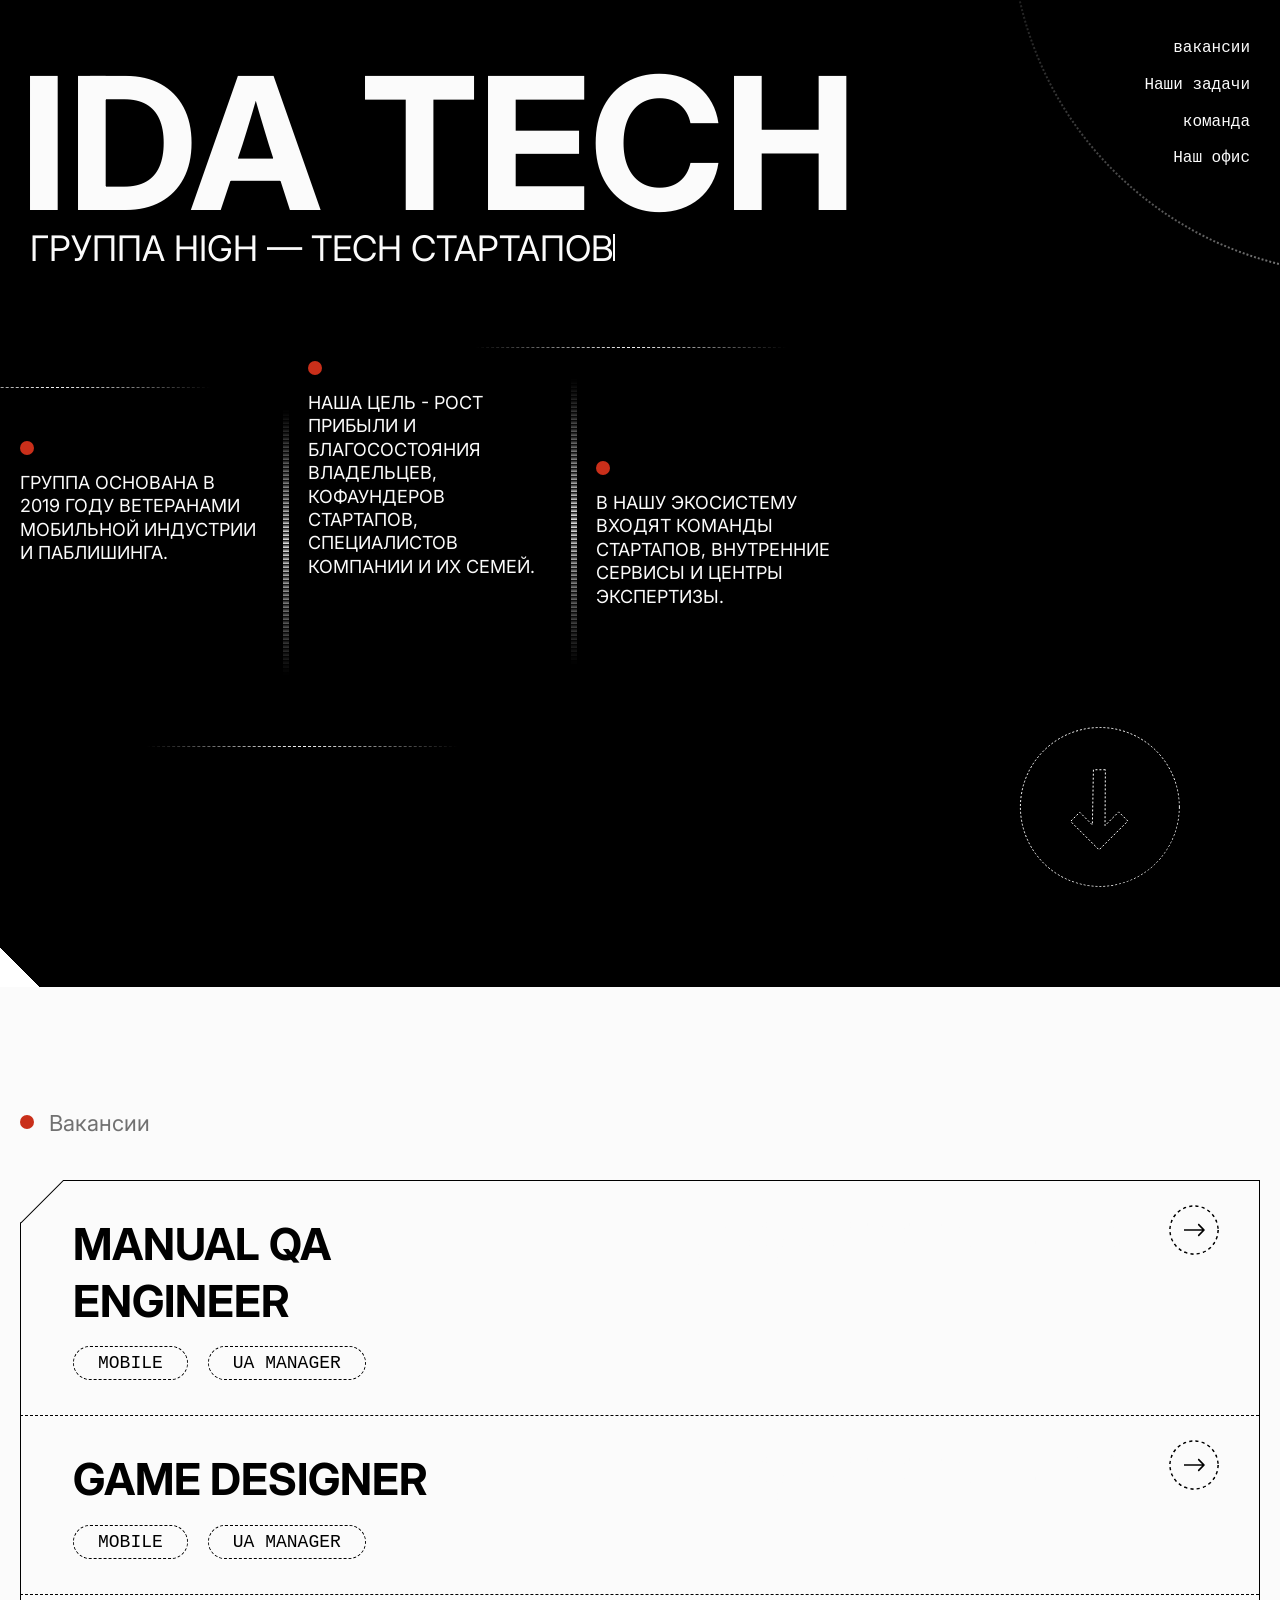
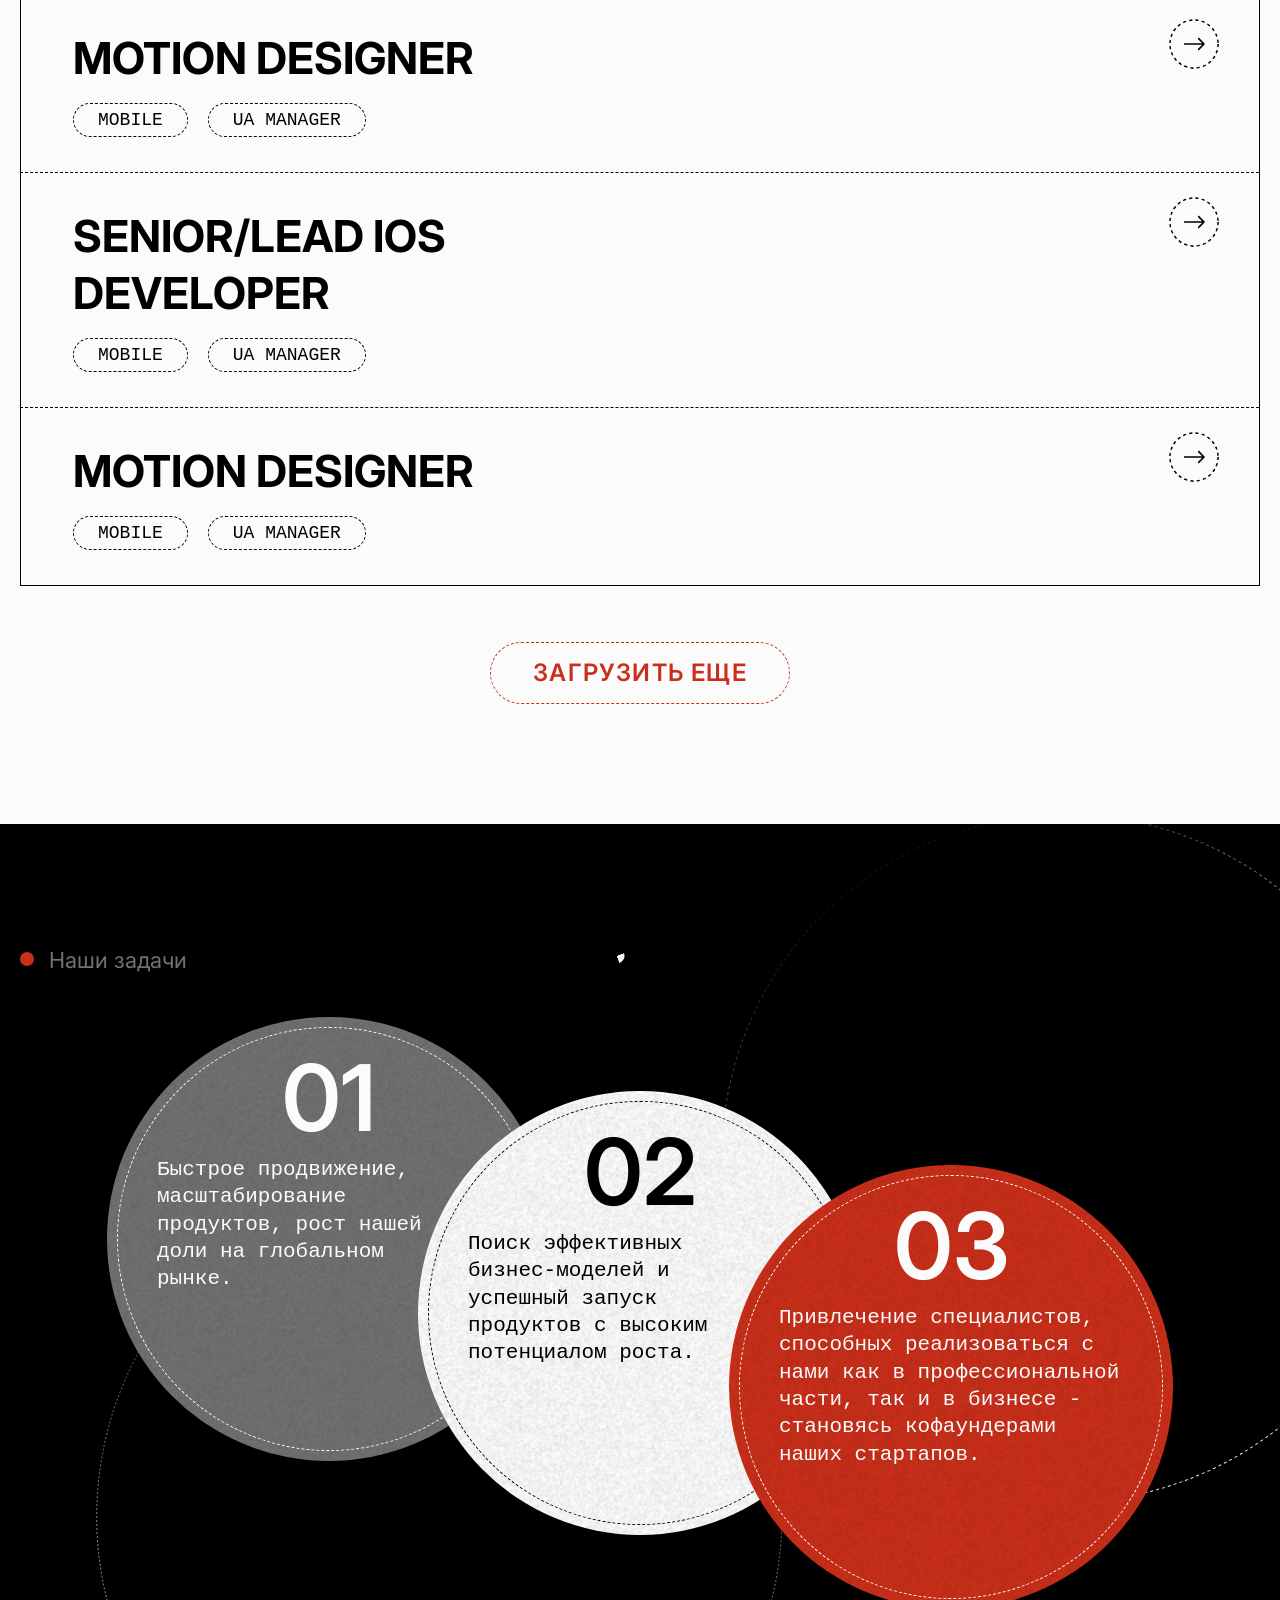
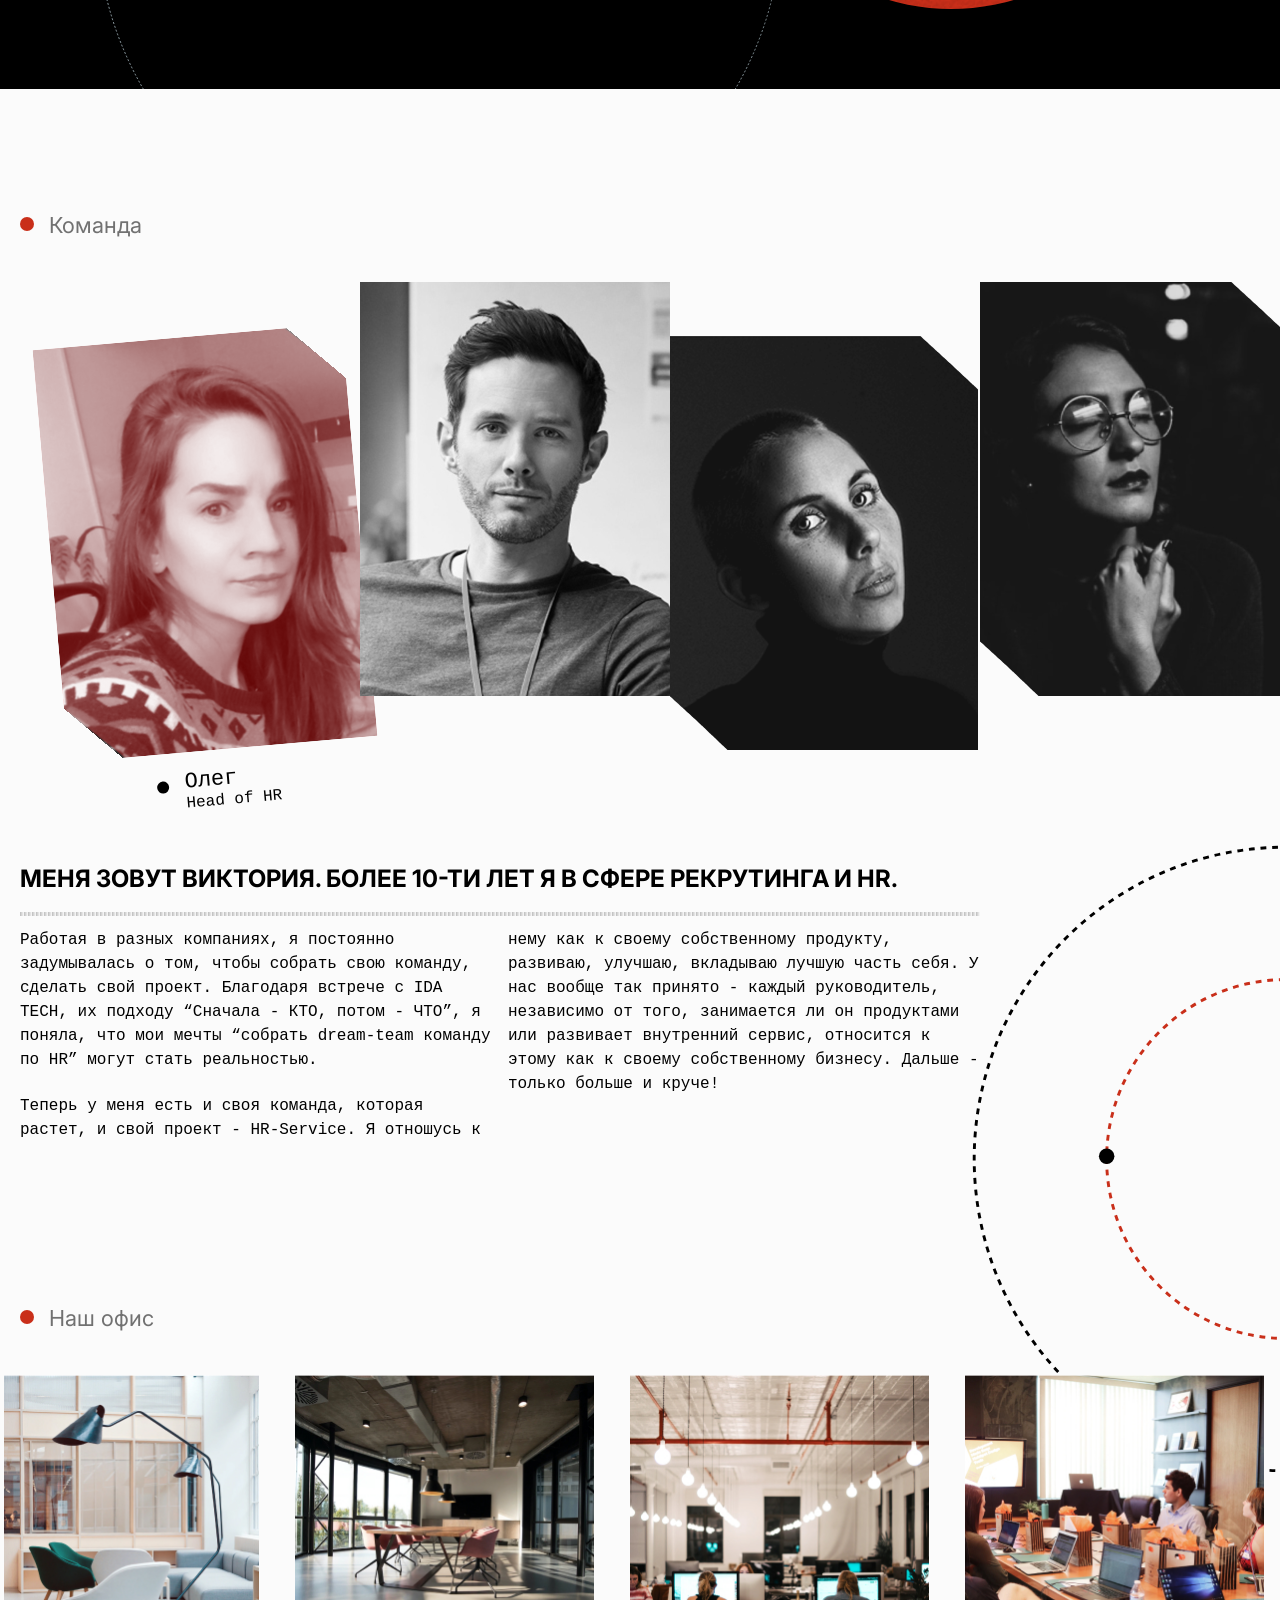
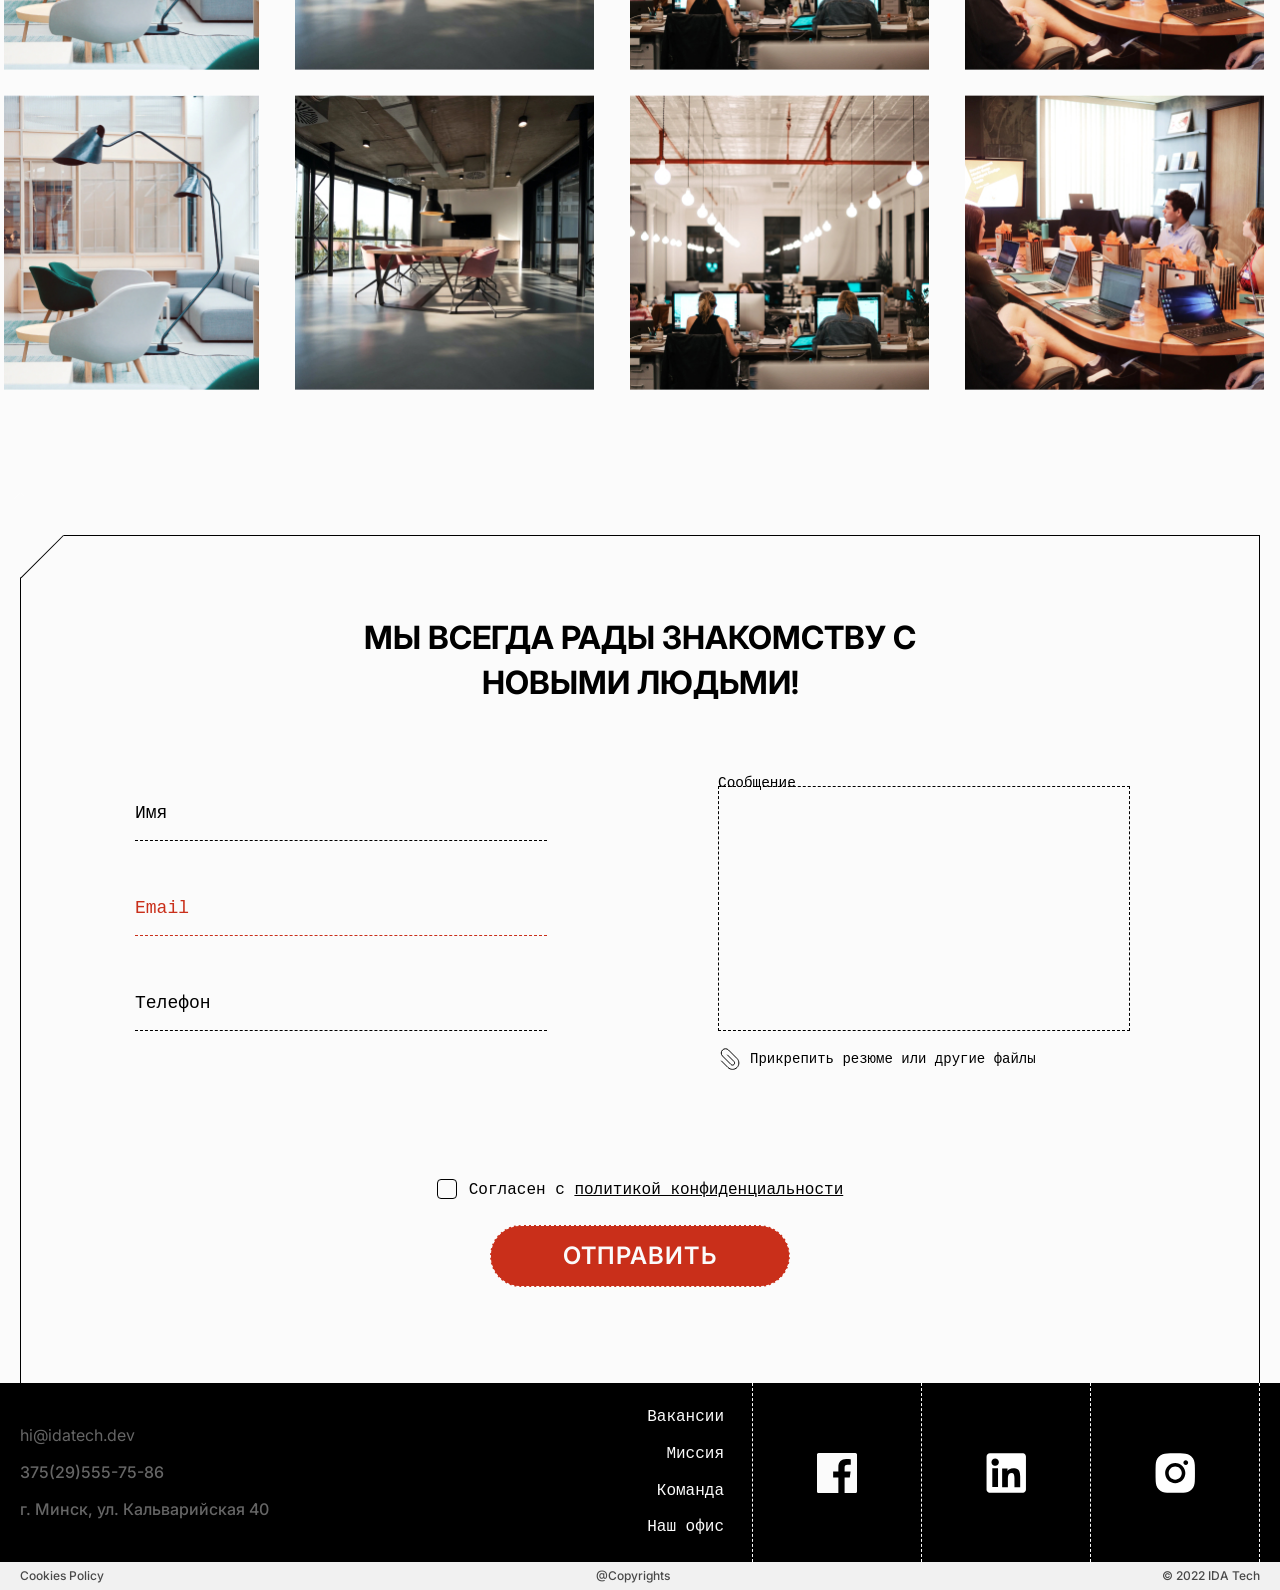
==== commit 6a730e4d: "fixes" ====
--- a/index.html
+++ b/index.html
@@ -342,129 +342,257 @@
                 <span class="section_title">Наш офис</span>
                 <div class="office">
                     <div class="carousel">
-                        <div class="carousel_row" id="lightgallery1">
-                            <a href="src/img/office/office-1.jpg" class="carousel_item">
-                                <img src="src/img/office/office-1.jpg" alt="" class="carousel_image">
-                            </a>
-                            <a href="src/img/office/office-2.jpg" class="carousel_item">
-                                <img src="src/img/office/office-2.jpg" alt="" class="carousel_image">
-                            </a>
-                            <a href="src/img/office/office-3.jpg" class="carousel_item">
-                                <img src="src/img/office/office-3.jpg" alt="" class="carousel_image">
-                            </a>
-                            <a href="src/img/office/office-4.jpg" class="carousel_item">
-                                <img src="src/img/office/office-4.jpg" alt="" class="carousel_image">
-                            </a>
-                            <a href="src/img/office/office-5.jpg" class="carousel_item">
-                                <img src="src/img/office/office-5.jpg" alt="" class="carousel_image">
-                            </a>
-                            <a href="src/img/office/office-6.jpg" class="carousel_item">
-                                <img src="src/img/office/office-6.jpg" alt="" class="carousel_image">
-                            </a>
-                            <a href="src/img/office/office-7.jpg" class="carousel_item">
-                                <img src="src/img/office/office-7.jpg" alt="" class="carousel_image">
-                            </a>
-                            <a href="src/img/office/office-8.jpg" class="carousel_item">
-                                <img src="src/img/office/office-8.jpg" alt="" class="carousel_image">
-                            </a>
-                            <a href="src/img/office/office-9.jpg" class="carousel_item">
-                                <img src="src/img/office/office-9.jpg" alt="" class="carousel_image">
-                            </a>
-                            <a href="src/img/office/office-10.jpg" class="carousel_item">
-                                <img src="src/img/office/office-10.jpg" alt="" class="carousel_image">
-                            </a>
-                            <a href="src/img/office/office-1.jpg" class="carousel_item">
-                                <img src="src/img/office/office-1.jpg" alt="" class="carousel_image">
-                            </a>
-                            <a href="src/img/office/office-2.jpg" class="carousel_item">
-                                <img src="src/img/office/office-2.jpg" alt="" class="carousel_image">
-                            </a>
-                            <a href="src/img/office/office-3.jpg" class="carousel_item">
-                                <img src="src/img/office/office-3.jpg" alt="" class="carousel_image">
-                            </a>
-                            <a href="src/img/office/office-4.jpg" class="carousel_item">
-                                <img src="src/img/office/office-4.jpg" alt="" class="carousel_image">
-                            </a>
-                            <a href="src/img/office/office-5.jpg" class="carousel_item">
-                                <img src="src/img/office/office-5.jpg" alt="" class="carousel_image">
-                            </a>
-                            <a href="src/img/office/office-6.jpg" class="carousel_item">
-                                <img src="src/img/office/office-6.jpg" alt="" class="carousel_image">
-                            </a>
-                            <a href="src/img/office/office-7.jpg" class="carousel_item">
-                                <img src="src/img/office/office-7.jpg" alt="" class="carousel_image">
-                            </a>
-                            <a href="src/img/office/office-8.jpg" class="carousel_item">
-                                <img src="src/img/office/office-8.jpg" alt="" class="carousel_image">
-                            </a>
-                            <a href="src/img/office/office-9.jpg" class="carousel_item">
-                                <img src="src/img/office/office-9.jpg" alt="" class="carousel_image">
-                            </a>
-                            <a href="src/img/office/office-10.jpg" class="carousel_item">
-                                <img src="src/img/office/office-10.jpg" alt="" class="carousel_image">
-                            </a>
-                        </div>
-                        <div class="carousel_row" id="lightgallery2">
-                            <a href="src/img/office/office-1.jpg" data-src="src/img/office/office-1.jpg" class="carousel_item">
-                                <img src="src/img/office/office-1.jpg" alt="" class="carousel_image">
-                            </a>
-                            <a href="src/img/office/office-2.jpg" data-src="src/img/office/office-1.jpg" class="carousel_item">
-                                <img src="src/img/office/office-2.jpg" alt="" class="carousel_image">
-                            </a>
-                            <a href="src/img/office/office-3.jpg" data-src="src/img/office/office-1.jpg" class="carousel_item">
-                                <img src="src/img/office/office-3.jpg" alt="" class="carousel_image">
-                            </a>
-                            <a href="src/img/office/office-4.jpg" data-src="src/img/office/office-1.jpg" class="carousel_item">
-                                <img src="src/img/office/office-4.jpg" alt="" class="carousel_image">
-                            </a>
-                            <a href="src/img/office/office-5.jpg" data-src="src/img/office/office-1.jpg" class="carousel_item">
-                                <img src="src/img/office/office-5.jpg" alt="" class="carousel_image">
-                            </a>
-                            <a href="src/img/office/office-6.jpg" data-src="src/img/office/office-1.jpg" class="carousel_item">
-                                <img src="src/img/office/office-6.jpg" alt="" class="carousel_image">
-                            </a>
-                            <a href="src/img/office/office-7.jpg" data-src="src/img/office/office-1.jpg" class="carousel_item">
-                                <img src="src/img/office/office-7.jpg" alt="" class="carousel_image">
-                            </a>
-                            <a href="src/img/office/office-8.jpg" data-src="src/img/office/office-1.jpg" class="carousel_item">
-                                <img src="src/img/office/office-8.jpg" alt="" class="carousel_image">
-                            </a>
-                            <a href="src/img/office/office-9.jpg" data-src="src/img/office/office-1.jpg" class="carousel_item">
-                                <img src="src/img/office/office-9.jpg" alt="" class="carousel_image">
-                            </a>
-                            <a href="src/img/office/office-10.jpg" data-src="src/img/office/office-1.jpg" class="carousel_item">
-                                <img src="src/img/office/office-10.jpg" alt="" class="carousel_image">
-                            </a>
-                            <a href="src/img/office/office-1.jpg" data-src="src/img/office/office-1.jpg" class="carousel_item">
-                                <img src="src/img/office/office-1.jpg" alt="" class="carousel_image">
-                            </a>
-                            <a href="src/img/office/office-2.jpg" data-src="src/img/office/office-1.jpg" class="carousel_item">
-                                <img src="src/img/office/office-2.jpg" alt="" class="carousel_image">
-                            </a>
-                            <a href="src/img/office/office-3.jpg" data-src="src/img/office/office-1.jpg" class="carousel_item">
-                                <img src="src/img/office/office-3.jpg" alt="" class="carousel_image">
-                            </a>
-                            <a href="src/img/office/office-4.jpg" data-src="src/img/office/office-1.jpg" class="carousel_item">
-                                <img src="src/img/office/office-4.jpg" alt="" class="carousel_image">
-                            </a>
-                            <a href="src/img/office/office-5.jpg" data-src="src/img/office/office-1.jpg" class="carousel_item">
-                                <img src="src/img/office/office-5.jpg" alt="" class="carousel_image">
-                            </a>
-                            <a href="src/img/office/office-6.jpg" data-src="src/img/office/office-1.jpg" class="carousel_item">
-                                <img src="src/img/office/office-6.jpg" alt="" class="carousel_image">
-                            </a>
-                            <a href="src/img/office/office-7.jpg" data-src="src/img/office/office-1.jpg" class="carousel_item">
-                                <img src="src/img/office/office-7.jpg" alt="" class="carousel_image">
-                            </a>
-                            <a href="src/img/office/office-8.jpg" data-src="src/img/office/office-1.jpg" class="carousel_item">
-                                <img src="src/img/office/office-8.jpg" alt="" class="carousel_image">
-                            </a>
-                            <a href="src/img/office/office-9.jpg" data-src="src/img/office/office-1.jpg" class="carousel_item">
-                                <img src="src/img/office/office-9.jpg" alt="" class="carousel_image">
-                            </a>
-                            <a href="src/img/office/office-10.jpg" data-src="src/img/office/office-1.jpg" class="carousel_item">
-                                <img src="src/img/office/office-10.jpg" alt="" class="carousel_image">
-                            </a>
+                        <div class="carousel_row-wrapper">
+                            <div class="carousel_row" id="lightgallery1">
+                                <a href="src/img/office/office-1.jpg" class="carousel_item">
+                                    <img src="src/img/office/office-1.jpg" alt="" class="carousel_image">
+                                </a>
+                                <a href="src/img/office/office-2.jpg" class="carousel_item">
+                                    <img src="src/img/office/office-2.jpg" alt="" class="carousel_image">
+                                </a>
+                                <a href="src/img/office/office-3.jpg" class="carousel_item">
+                                    <img src="src/img/office/office-3.jpg" alt="" class="carousel_image">
+                                </a>
+                                <a href="src/img/office/office-4.jpg" class="carousel_item">
+                                    <img src="src/img/office/office-4.jpg" alt="" class="carousel_image">
+                                </a>
+                                <a href="src/img/office/office-5.jpg" class="carousel_item">
+                                    <img src="src/img/office/office-5.jpg" alt="" class="carousel_image">
+                                </a>
+                                <a href="src/img/office/office-6.jpg" class="carousel_item">
+                                    <img src="src/img/office/office-6.jpg" alt="" class="carousel_image">
+                                </a>
+                                <a href="src/img/office/office-7.jpg" class="carousel_item">
+                                    <img src="src/img/office/office-7.jpg" alt="" class="carousel_image">
+                                </a>
+                                <a href="src/img/office/office-8.jpg" class="carousel_item">
+                                    <img src="src/img/office/office-8.jpg" alt="" class="carousel_image">
+                                </a>
+                                <a href="src/img/office/office-9.jpg" class="carousel_item">
+                                    <img src="src/img/office/office-9.jpg" alt="" class="carousel_image">
+                                </a>
+                                <a href="src/img/office/office-10.jpg" class="carousel_item">
+                                    <img src="src/img/office/office-10.jpg" alt="" class="carousel_image">
+                                </a>
+                                <a href="src/img/office/office-1.jpg" class="carousel_item">
+                                    <img src="src/img/office/office-1.jpg" alt="" class="carousel_image">
+                                </a>
+                                <a href="src/img/office/office-2.jpg" class="carousel_item">
+                                    <img src="src/img/office/office-2.jpg" alt="" class="carousel_image">
+                                </a>
+                                <a href="src/img/office/office-3.jpg" class="carousel_item">
+                                    <img src="src/img/office/office-3.jpg" alt="" class="carousel_image">
+                                </a>
+                                <a href="src/img/office/office-4.jpg" class="carousel_item">
+                                    <img src="src/img/office/office-4.jpg" alt="" class="carousel_image">
+                                </a>
+                                <a href="src/img/office/office-5.jpg" class="carousel_item">
+                                    <img src="src/img/office/office-5.jpg" alt="" class="carousel_image">
+                                </a>
+                                <a href="src/img/office/office-6.jpg" class="carousel_item">
+                                    <img src="src/img/office/office-6.jpg" alt="" class="carousel_image">
+                                </a>
+                                <a href="src/img/office/office-7.jpg" class="carousel_item">
+                                    <img src="src/img/office/office-7.jpg" alt="" class="carousel_image">
+                                </a>
+                                <a href="src/img/office/office-8.jpg" class="carousel_item">
+                                    <img src="src/img/office/office-8.jpg" alt="" class="carousel_image">
+                                </a>
+                                <a href="src/img/office/office-9.jpg" class="carousel_item">
+                                    <img src="src/img/office/office-9.jpg" alt="" class="carousel_image">
+                                </a>
+                                <a href="src/img/office/office-10.jpg" class="carousel_item">
+                                    <img src="src/img/office/office-10.jpg" alt="" class="carousel_image">
+                                </a>
+                            </div>
+                            <div class="carousel_row carousel_row__duplicate" id="lightgallery1">
+                                <a href="src/img/office/office-1.jpg" class="carousel_item">
+                                    <img src="src/img/office/office-1.jpg" alt="" class="carousel_image">
+                                </a>
+                                <a href="src/img/office/office-2.jpg" class="carousel_item">
+                                    <img src="src/img/office/office-2.jpg" alt="" class="carousel_image">
+                                </a>
+                                <a href="src/img/office/office-3.jpg" class="carousel_item">
+                                    <img src="src/img/office/office-3.jpg" alt="" class="carousel_image">
+                                </a>
+                                <a href="src/img/office/office-4.jpg" class="carousel_item">
+                                    <img src="src/img/office/office-4.jpg" alt="" class="carousel_image">
+                                </a>
+                                <a href="src/img/office/office-5.jpg" class="carousel_item">
+                                    <img src="src/img/office/office-5.jpg" alt="" class="carousel_image">
+                                </a>
+                                <a href="src/img/office/office-6.jpg" class="carousel_item">
+                                    <img src="src/img/office/office-6.jpg" alt="" class="carousel_image">
+                                </a>
+                                <a href="src/img/office/office-7.jpg" class="carousel_item">
+                                    <img src="src/img/office/office-7.jpg" alt="" class="carousel_image">
+                                </a>
+                                <a href="src/img/office/office-8.jpg" class="carousel_item">
+                                    <img src="src/img/office/office-8.jpg" alt="" class="carousel_image">
+                                </a>
+                                <a href="src/img/office/office-9.jpg" class="carousel_item">
+                                    <img src="src/img/office/office-9.jpg" alt="" class="carousel_image">
+                                </a>
+                                <a href="src/img/office/office-10.jpg" class="carousel_item">
+                                    <img src="src/img/office/office-10.jpg" alt="" class="carousel_image">
+                                </a>
+                                <a href="src/img/office/office-1.jpg" class="carousel_item">
+                                    <img src="src/img/office/office-1.jpg" alt="" class="carousel_image">
+                                </a>
+                                <a href="src/img/office/office-2.jpg" class="carousel_item">
+                                    <img src="src/img/office/office-2.jpg" alt="" class="carousel_image">
+                                </a>
+                                <a href="src/img/office/office-3.jpg" class="carousel_item">
+                                    <img src="src/img/office/office-3.jpg" alt="" class="carousel_image">
+                                </a>
+                                <a href="src/img/office/office-4.jpg" class="carousel_item">
+                                    <img src="src/img/office/office-4.jpg" alt="" class="carousel_image">
+                                </a>
+                                <a href="src/img/office/office-5.jpg" class="carousel_item">
+                                    <img src="src/img/office/office-5.jpg" alt="" class="carousel_image">
+                                </a>
+                                <a href="src/img/office/office-6.jpg" class="carousel_item">
+                                    <img src="src/img/office/office-6.jpg" alt="" class="carousel_image">
+                                </a>
+                                <a href="src/img/office/office-7.jpg" class="carousel_item">
+                                    <img src="src/img/office/office-7.jpg" alt="" class="carousel_image">
+                                </a>
+                                <a href="src/img/office/office-8.jpg" class="carousel_item">
+                                    <img src="src/img/office/office-8.jpg" alt="" class="carousel_image">
+                                </a>
+                                <a href="src/img/office/office-9.jpg" class="carousel_item">
+                                    <img src="src/img/office/office-9.jpg" alt="" class="carousel_image">
+                                </a>
+                                <a href="src/img/office/office-10.jpg" class="carousel_item">
+                                    <img src="src/img/office/office-10.jpg" alt="" class="carousel_image">
+                                </a>
+                            </div>
+                        </div>
+                        <div class="carousel_row-wrapper">
+                            <div class="carousel_row" id="lightgallery2">
+                                <a href="src/img/office/office-1.jpg" data-src="src/img/office/office-1.jpg" class="carousel_item">
+                                    <img src="src/img/office/office-1.jpg" alt="" class="carousel_image">
+                                </a>
+                                <a href="src/img/office/office-2.jpg" data-src="src/img/office/office-1.jpg" class="carousel_item">
+                                    <img src="src/img/office/office-2.jpg" alt="" class="carousel_image">
+                                </a>
+                                <a href="src/img/office/office-3.jpg" data-src="src/img/office/office-1.jpg" class="carousel_item">
+                                    <img src="src/img/office/office-3.jpg" alt="" class="carousel_image">
+                                </a>
+                                <a href="src/img/office/office-4.jpg" data-src="src/img/office/office-1.jpg" class="carousel_item">
+                                    <img src="src/img/office/office-4.jpg" alt="" class="carousel_image">
+                                </a>
+                                <a href="src/img/office/office-5.jpg" data-src="src/img/office/office-1.jpg" class="carousel_item">
+                                    <img src="src/img/office/office-5.jpg" alt="" class="carousel_image">
+                                </a>
+                                <a href="src/img/office/office-6.jpg" data-src="src/img/office/office-1.jpg" class="carousel_item">
+                                    <img src="src/img/office/office-6.jpg" alt="" class="carousel_image">
+                                </a>
+                                <a href="src/img/office/office-7.jpg" data-src="src/img/office/office-1.jpg" class="carousel_item">
+                                    <img src="src/img/office/office-7.jpg" alt="" class="carousel_image">
+                                </a>
+                                <a href="src/img/office/office-8.jpg" data-src="src/img/office/office-1.jpg" class="carousel_item">
+                                    <img src="src/img/office/office-8.jpg" alt="" class="carousel_image">
+                                </a>
+                                <a href="src/img/office/office-9.jpg" data-src="src/img/office/office-1.jpg" class="carousel_item">
+                                    <img src="src/img/office/office-9.jpg" alt="" class="carousel_image">
+                                </a>
+                                <a href="src/img/office/office-10.jpg" data-src="src/img/office/office-1.jpg" class="carousel_item">
+                                    <img src="src/img/office/office-10.jpg" alt="" class="carousel_image">
+                                </a>
+                                <a href="src/img/office/office-1.jpg" data-src="src/img/office/office-1.jpg" class="carousel_item">
+                                    <img src="src/img/office/office-1.jpg" alt="" class="carousel_image">
+                                </a>
+                                <a href="src/img/office/office-2.jpg" data-src="src/img/office/office-1.jpg" class="carousel_item">
+                                    <img src="src/img/office/office-2.jpg" alt="" class="carousel_image">
+                                </a>
+                                <a href="src/img/office/office-3.jpg" data-src="src/img/office/office-1.jpg" class="carousel_item">
+                                    <img src="src/img/office/office-3.jpg" alt="" class="carousel_image">
+                                </a>
+                                <a href="src/img/office/office-4.jpg" data-src="src/img/office/office-1.jpg" class="carousel_item">
+                                    <img src="src/img/office/office-4.jpg" alt="" class="carousel_image">
+                                </a>
+                                <a href="src/img/office/office-5.jpg" data-src="src/img/office/office-1.jpg" class="carousel_item">
+                                    <img src="src/img/office/office-5.jpg" alt="" class="carousel_image">
+                                </a>
+                                <a href="src/img/office/office-6.jpg" data-src="src/img/office/office-1.jpg" class="carousel_item">
+                                    <img src="src/img/office/office-6.jpg" alt="" class="carousel_image">
+                                </a>
+                                <a href="src/img/office/office-7.jpg" data-src="src/img/office/office-1.jpg" class="carousel_item">
+                                    <img src="src/img/office/office-7.jpg" alt="" class="carousel_image">
+                                </a>
+                                <a href="src/img/office/office-8.jpg" data-src="src/img/office/office-1.jpg" class="carousel_item">
+                                    <img src="src/img/office/office-8.jpg" alt="" class="carousel_image">
+                                </a>
+                                <a href="src/img/office/office-9.jpg" data-src="src/img/office/office-1.jpg" class="carousel_item">
+                                    <img src="src/img/office/office-9.jpg" alt="" class="carousel_image">
+                                </a>
+                                <a href="src/img/office/office-10.jpg" data-src="src/img/office/office-1.jpg" class="carousel_item">
+                                    <img src="src/img/office/office-10.jpg" alt="" class="carousel_image">
+                                </a>
+                            </div>
+                            <div class="carousel_row carousel_row__duplicate" id="lightgallery2">
+                                <a href="src/img/office/office-1.jpg" data-src="src/img/office/office-1.jpg" class="carousel_item">
+                                    <img src="src/img/office/office-1.jpg" alt="" class="carousel_image">
+                                </a>
+                                <a href="src/img/office/office-2.jpg" data-src="src/img/office/office-1.jpg" class="carousel_item">
+                                    <img src="src/img/office/office-2.jpg" alt="" class="carousel_image">
+                                </a>
+                                <a href="src/img/office/office-3.jpg" data-src="src/img/office/office-1.jpg" class="carousel_item">
+                                    <img src="src/img/office/office-3.jpg" alt="" class="carousel_image">
+                                </a>
+                                <a href="src/img/office/office-4.jpg" data-src="src/img/office/office-1.jpg" class="carousel_item">
+                                    <img src="src/img/office/office-4.jpg" alt="" class="carousel_image">
+                                </a>
+                                <a href="src/img/office/office-5.jpg" data-src="src/img/office/office-1.jpg" class="carousel_item">
+                                    <img src="src/img/office/office-5.jpg" alt="" class="carousel_image">
+                                </a>
+                                <a href="src/img/office/office-6.jpg" data-src="src/img/office/office-1.jpg" class="carousel_item">
+                                    <img src="src/img/office/office-6.jpg" alt="" class="carousel_image">
+                                </a>
+                                <a href="src/img/office/office-7.jpg" data-src="src/img/office/office-1.jpg" class="carousel_item">
+                                    <img src="src/img/office/office-7.jpg" alt="" class="carousel_image">
+                                </a>
+                                <a href="src/img/office/office-8.jpg" data-src="src/img/office/office-1.jpg" class="carousel_item">
+                                    <img src="src/img/office/office-8.jpg" alt="" class="carousel_image">
+                                </a>
+                                <a href="src/img/office/office-9.jpg" data-src="src/img/office/office-1.jpg" class="carousel_item">
+                                    <img src="src/img/office/office-9.jpg" alt="" class="carousel_image">
+                                </a>
+                                <a href="src/img/office/office-10.jpg" data-src="src/img/office/office-1.jpg" class="carousel_item">
+                                    <img src="src/img/office/office-10.jpg" alt="" class="carousel_image">
+                                </a>
+                                <a href="src/img/office/office-1.jpg" data-src="src/img/office/office-1.jpg" class="carousel_item">
+                                    <img src="src/img/office/office-1.jpg" alt="" class="carousel_image">
+                                </a>
+                                <a href="src/img/office/office-2.jpg" data-src="src/img/office/office-1.jpg" class="carousel_item">
+                                    <img src="src/img/office/office-2.jpg" alt="" class="carousel_image">
+                                </a>
+                                <a href="src/img/office/office-3.jpg" data-src="src/img/office/office-1.jpg" class="carousel_item">
+                                    <img src="src/img/office/office-3.jpg" alt="" class="carousel_image">
+                                </a>
+                                <a href="src/img/office/office-4.jpg" data-src="src/img/office/office-1.jpg" class="carousel_item">
+                                    <img src="src/img/office/office-4.jpg" alt="" class="carousel_image">
+                                </a>
+                                <a href="src/img/office/office-5.jpg" data-src="src/img/office/office-1.jpg" class="carousel_item">
+                                    <img src="src/img/office/office-5.jpg" alt="" class="carousel_image">
+                                </a>
+                                <a href="src/img/office/office-6.jpg" data-src="src/img/office/office-1.jpg" class="carousel_item">
+                                    <img src="src/img/office/office-6.jpg" alt="" class="carousel_image">
+                                </a>
+                                <a href="src/img/office/office-7.jpg" data-src="src/img/office/office-1.jpg" class="carousel_item">
+                                    <img src="src/img/office/office-7.jpg" alt="" class="carousel_image">
+                                </a>
+                                <a href="src/img/office/office-8.jpg" data-src="src/img/office/office-1.jpg" class="carousel_item">
+                                    <img src="src/img/office/office-8.jpg" alt="" class="carousel_image">
+                                </a>
+                                <a href="src/img/office/office-9.jpg" data-src="src/img/office/office-1.jpg" class="carousel_item">
+                                    <img src="src/img/office/office-9.jpg" alt="" class="carousel_image">
+                                </a>
+                                <a href="src/img/office/office-10.jpg" data-src="src/img/office/office-1.jpg" class="carousel_item">
+                                    <img src="src/img/office/office-10.jpg" alt="" class="carousel_image">
+                                </a>
+                            </div>
                         </div>
                     </div>
                     <!--
--- a/style.css
+++ b/style.css
@@ -1 +1 @@
-@import"https://fonts.googleapis.com/css2?family=Inter:wght@400;500;600;700&family=PT+Mono&display=swap";/*! normalize.css v8.0.1 | MIT License | github.com/necolas/normalize.css */html{line-height:1.15;-webkit-text-size-adjust:100%}body{margin:0}main{display:block}h1{font-size:2em;margin:.67em 0}hr{box-sizing:content-box;height:0;overflow:visible}pre{font-family:monospace,monospace;font-size:1em}a{background-color:rgba(0,0,0,0)}abbr[title]{border-bottom:none;text-decoration:underline;-webkit-text-decoration:underline dotted;text-decoration:underline dotted}b,strong{font-weight:bolder}code,kbd,samp{font-family:monospace,monospace;font-size:1em}small{font-size:80%}sub,sup{font-size:75%;line-height:0;position:relative;vertical-align:baseline}sub{bottom:-0.25em}sup{top:-0.5em}img{border-style:none}button,input,optgroup,select,textarea{font-family:inherit;font-size:100%;line-height:1.15;margin:0}button,input{overflow:visible}button,select{text-transform:none}button,[type=button],[type=reset],[type=submit]{-webkit-appearance:button}button::-moz-focus-inner,[type=button]::-moz-focus-inner,[type=reset]::-moz-focus-inner,[type=submit]::-moz-focus-inner{border-style:none;padding:0}button:-moz-focusring,[type=button]:-moz-focusring,[type=reset]:-moz-focusring,[type=submit]:-moz-focusring{outline:1px dotted ButtonText}fieldset{padding:.35em .75em .625em}legend{box-sizing:border-box;color:inherit;display:table;max-width:100%;padding:0;white-space:normal}progress{vertical-align:baseline}textarea{overflow:auto}[type=checkbox],[type=radio]{box-sizing:border-box;padding:0}[type=number]::-webkit-inner-spin-button,[type=number]::-webkit-outer-spin-button{height:auto}[type=search]{-webkit-appearance:textfield;outline-offset:-2px}[type=search]::-webkit-search-decoration{-webkit-appearance:none}::-webkit-file-upload-button{-webkit-appearance:button;font:inherit}details{display:block}summary{display:list-item}template{display:none}[hidden]{display:none}html{scroll-behavior:smooth}body{color:#000;background:#f1f1f1;font:14px/1.3 "PT Mono",monospace;padding:0;scroll-behavior:smooth}@media all and (min-width: 744px){body{font-size:16px}}a{color:#781aa8;text-decoration:none;transition:.2s cubic-bezier(0.38, 0.005, 0.215, 1) color}a:hover,a.hover{outline:none}a:active,a.active{outline:none}a[href^=tel]{white-space:nowrap}p{margin:0 0 20px}@media all and (min-width: 1000px){p{margin-bottom:22px}}img{max-width:100%}img[data-src]{display:none}@media all and (min-width: 1000px){img[data-src]{display:initial}}button:focus,input:focus,textarea:focus{outline:none}table{border-collapse:collapse;min-width:100%}ol,ul{padding:0 0 0 20px;margin:0 0 20px}@media all and (min-width: 744px){ol,ul{padding-left:24px}}@media all and (min-width: 1000px){ol,ul{padding-left:28px}}ul{list-style:none}ul li{margin:0 0 8px;position:relative}ul li::before{content:"";height:5px;width:5px;border-radius:50%;background-color:#000;position:absolute;left:-15px;top:9px}main{overflow:hidden}.no-overflow{overflow:visible}a[name]{position:relative;top:-50px}.menu-opened{overflow:hidden}@media all and (min-width: 1000px){.menu-opened{overflow:initial}}.button,button,input[type=button],input[type=submit]{display:inline-block;background:rgba(0,0,0,0);box-sizing:border-box;border:1px dashed #fbfbfb;border-radius:50px;background-color:#c92f1a;cursor:pointer;color:#fbfbfb;font-family:"Inter",sans-serif;font-size:24px;font-weight:600;height:62px;line-height:58px;padding:0 24px;min-width:146px;white-space:nowrap;text-transform:uppercase;letter-spacing:.05em;text-align:center;width:100%;transition:.2s cubic-bezier(0.38, 0.005, 0.215, 1) color,.2s cubic-bezier(0.38, 0.005, 0.215, 1) background-color}@media all and (min-width: 744px){.button,button,input[type=button],input[type=submit]{width:auto;min-width:300px}}.button:hover,button:hover,input[type=button]:hover,input[type=submit]:hover{background-color:#a32d1d}.button:active,button:active,input[type=button]:active,input[type=submit]:active{background-color:#5a9d91}.button:disabled,button:disabled,input[type=button]:disabled,input[type=submit]:disabled{opacity:.6}input[type=text],input[type=password],input[type=search],input[type=email],input[type=url],input[type=tel]{color:#000;background:rgba(0,0,0,0);border:none;border-bottom:1px dashed currentColor;border-radius:0;box-sizing:border-box;font:18px "PT Mono",monospace;height:55px;line-height:34px;padding:0 0 0 8px;width:100%;transition:.2s ease-in border-color,.2s ease-in color}input[type=text]::-webkit-input-placeholder,input[type=password]::-webkit-input-placeholder,input[type=search]::-webkit-input-placeholder,input[type=email]::-webkit-input-placeholder,input[type=url]::-webkit-input-placeholder,input[type=tel]::-webkit-input-placeholder{color:#000}input[type=text]::-moz-placeholder,input[type=password]::-moz-placeholder,input[type=search]::-moz-placeholder,input[type=email]::-moz-placeholder,input[type=url]::-moz-placeholder,input[type=tel]::-moz-placeholder{color:#000}input[type=text]:-ms-input-placeholder,input[type=password]:-ms-input-placeholder,input[type=search]:-ms-input-placeholder,input[type=email]:-ms-input-placeholder,input[type=url]:-ms-input-placeholder,input[type=tel]:-ms-input-placeholder{color:#000}input[type=text]:focus,input[type=password]:focus,input[type=search]:focus,input[type=email]:focus,input[type=url]:focus,input[type=tel]:focus{color:#000;border-color:#000}.error input[type=text],.error input[type=password],.error input[type=search],.error input[type=email],.error input[type=url],.error input[type=tel]{color:#c92f1a}textarea{color:#000;background:rgba(0,0,0,0);border:1px dashed currentColor;border-radius:0;box-sizing:border-box;font:18px "PT Mono",monospace;line-height:34px;padding:4px 16px;width:100%;resize:none;height:200px;margin:0 0 16px}textarea::-webkit-input-placeholder{color:#000}textarea::-moz-placeholder{color:#000}textarea:-ms-input-placeholder{color:#000}@media all and (min-width: 1000px){textarea{height:245px}}.error textarea{color:#c92f1a}.error textarea::-webkit-input-placeholder{color:#c92f1a}.error textarea::-moz-placeholder{color:#c92f1a}.error textarea:-ms-input-placeholder{color:#c92f1a}input[type=checkbox]{position:absolute;visibility:hidden;z-index:-1}input[type=checkbox]+label:not([class]){cursor:pointer;display:inline-block;padding:0 0 0 32px;min-height:20px;font-size:12px;position:relative;margin:0;transition:.2s cubic-bezier(0.38, 0.005, 0.215, 1) color}@media all and (min-width: 1000px){input[type=checkbox]+label:not([class]){font-size:16px}}input[type=checkbox]+label:not([class])::before{content:"";box-sizing:border-box;border:1px solid #000;border-radius:4px;height:20px;width:20px;position:absolute;top:0px;left:0;transition:.1s ease-in-out border-color,.1s ease-in-out background-color}input[type=checkbox]+label:not([class])::after{content:"";box-sizing:border-box;background:url(src/img/check.svg) no-repeat center/100% 100%;width:13px;height:8px;position:absolute;top:6px;left:4px;opacity:0;transform:scale(0.3);transition:.1s cubic-bezier(0.38, 0.005, 0.215, 1) opacity,.2s cubic-bezier(0.38, 0.005, 0.215, 1) transform}input[type=checkbox]+label:not([class]) a{color:#000;text-decoration:underline}input[type=checkbox]+label:not([class]) a:hover{text-decoration:none}input[type=checkbox]:hover+label::before{border-color:#000}input[type=checkbox]:checked+label::before{background-color:#5a9d91;border-color:#5a9d91}input[type=checkbox]:checked+label::after{opacity:1;transform:scale(1)}input[type=checkbox]:checked+label:hover::before{opacity:.9}input[type=checkbox]:disabled+label{opacity:.6;cursor:default}input[type=checkbox]:disabled+label::before{opacity:.6;filter:grayscale(1);pointer-events:none}.error input[type=checkbox]+label:not([class])::before{border-color:#c92f1a}input[type=radio]{position:absolute;visibility:hidden;z-index:-1}input[type=radio]+label:not([class]){cursor:pointer;display:block;box-sizing:border-box;padding:25px 0 25px 50px;color:rgba(0,0,0,.5);font-weight:bold;font-size:14px;position:relative;margin:0 0 20px;border:1px solid #e5e5e5;min-height:63px;line-height:.7;border-radius:3px;transition:.2s cubic-bezier(0.38, 0.005, 0.215, 1) color}@media all and (min-width: 744px){input[type=radio]+label:not([class]){font-size:22px}}input[type=radio]+label:not([class])::before{content:"";border:1px solid #313235;border-radius:50%;height:17px;width:17px;position:absolute;top:22px;left:17px;transition:.1s ease-in-out border-color}input[type=radio]+label:not([class])::after{content:"";background:rgba(0,0,0,0);border-radius:50%;width:11px;height:11px;position:absolute;top:26px;left:21px;transform:scale(0.6);transition:.15s cubic-bezier(0.38, 0.005, 0.215, 1) background,.15s cubic-bezier(0.38, 0.005, 0.215, 1) transform}input[type=radio]:checked+label{color:#000}input[type=radio]:checked+label::before{border-color:#c92f1a}input[type=radio]:checked+label::after{background-color:#c92f1a;transform:scale(1)}input[type=radio]:checked+label:hover::after{transform:scale(0.8)}label{font-size:14px;line-height:1.4;color:#000;display:block;text-align:left;position:relative;margin:0 0 8px}@media all and (min-width: 744px){label{font-size:16px}}label.required::after{content:" *";color:#c92f1a}.form_row{margin:0 0 40px;position:relative}@media all and (min-width: 1000px){.form_row{width:412px}}.form_row__center{width:100%;text-align:center;margin-bottom:24px}@media all and (min-width: 1000px){.form_columns{display:flex;justify-content:space-between;gap:156px}}@media all and (min-width: 1000px){.form_column{flex-grow:1;margin-bottom:60px}}.form_label{position:absolute;left:0;top:17px;font:18px "PT Mono",monospace;transform-origin:left top;transition:.2s cubic-bezier(0.38, 0.005, 0.215, 1) transform,.2s cubic-bezier(0.38, 0.005, 0.215, 1) color}input:not(:-moz-placeholder-shown)+.form_label, textarea:not(:-moz-placeholder-shown)+.form_label{transform:scale(0.8) translateY(-35px)}input:focus+.form_label,input:not(:placeholder-shown)+.form_label,textarea:focus+.form_label,textarea:not(:placeholder-shown)+.form_label{transform:scale(0.8) translateY(-35px)}.error .form_label{color:#c92f1a}.form_success{background:url(src/img/success.svg) no-repeat top center;color:#5a9d91;font-weight:700;font-size:24px;line-height:29px;font-family:"Inter",sans-serif;padding-top:68px;text-align:center;display:none}.successed .form_success{display:block}h1,.heading-1{font-family:"Inter",sans-serif;font-size:48px;line-height:1.3;font-weight:700;margin:0 0 70px}@media all and (min-width: 1000px){h1,.heading-1{font-size:106px}}h2,.heading-2{font-family:"Inter",sans-serif;font-size:32px;line-height:1.3;font-weight:700;margin:0 0 20px}@media all and (min-width: 1000px){h2,.heading-2{font-size:66px}}h3,.heading-3{font-family:"Inter",sans-serif;font-size:20px;line-height:1.4;font-weight:500}@media all and (min-width: 1000px){h3,.heading-3{font-size:41px}}h4,.heading-4{font-family:"Inter",sans-serif;font-size:20px;line-height:1.3;font-weight:400}@media all and (min-width: 1000px){h4,.heading-4{font-size:26px}}h5,.heading-5{font-family:"Inter",sans-serif;font-size:16px;line-height:1.2;font-weight:400}@media all and (min-width: 1000px){h5,.heading-5{font-size:16px}}.header{position:absolute;top:0;left:0;right:0;height:100px;background:url(src/img/header-bg.svg) no-repeat 100% top/auto 100%;z-index:10}@media all and (min-width: 1000px){.header{height:50px;background-size:50px 50px;background-image:none}}.header__static{position:relative;background-color:#000}@media all and (min-width: 1000px){.header__static{height:100px}}.header_holder{padding-left:16px;padding-right:16px;display:flex;justify-content:center;align-items:center;height:100%}@media all and (min-width: 1000px){.header_holder{max-width:1240px;margin:auto}}@media all and (min-width: 1000px){.header_holder{justify-content:space-between;padding-left:100px;padding-right:100px;max-width:none}}.header_back{background:url(src/img/back.svg) no-repeat left center/40px 40px;position:absolute;left:16px;top:50%;margin-top:-20px;height:40px;width:40px;font-size:0;transition:.2s cubic-bezier(0.38, 0.005, 0.215, 1)}@media all and (min-width: 744px){.header_back{font-size:14px;line-height:40px;padding:0 0 0 52px;width:auto;color:#fbfbfb}}@media all and (min-width: 1000px){.header_back{position:static;flex-grow:1;width:33.33%;margin:0;box-sizing:border-box}}.header_back:hover{opacity:.6}.header_back:active{opacity:.8}.header_logo{font-family:"Inter",sans-serif;font-weight:700;font-size:32px;line-height:.9;text-transform:uppercase;color:#fbfbfb;text-align:center}@media all and (min-width: 744px){.header_logo{font-size:40px}}@media all and (min-width: 1000px){.header_logo{flex-grow:1;width:33.33%;box-sizing:border-box}}.logo{position:absolute;top:16px;left:16px;z-index:2;transition:.5s linear opacity}@media all and (min-width: 1000px){.logo{left:74px}}.logo:hover{opacity:.6}.logo:active{opacity:.8}.logo_image{display:block;width:67px}@media all and (min-width: 1000px){.logo_image{width:110px}}.footer_top{position:relative;padding:24px 0 8px;background-color:#000;color:#fbfbfb}@media all and (min-width: 744px){.footer_top{padding:0}}.footer_bottom{padding-left:16px;padding-right:16px;display:flex;justify-content:space-between;padding-top:4px;padding-bottom:4px}@media all and (min-width: 1000px){.footer_bottom{max-width:1240px;margin:auto}}.footer_holder{padding-left:16px;padding-right:16px;display:flex;flex-direction:column}@media all and (min-width: 1000px){.footer_holder{max-width:1240px;margin:auto}}@media all and (min-width: 744px){.footer_holder{flex-direction:row;justify-content:space-between;align-items:flex-end}}@media all and (min-width: 1000px){.footer_holder{align-items:stretch}}.footer_left{display:flex;flex-direction:column;gap:16px}@media all and (min-width: 744px){.footer_left{padding:0 0 22px}}@media all and (min-width: 1000px){.footer_left{padding:42px 0}}.footer_right{order:2;margin:0 0 20px}@media all and (min-width: 744px){.footer_right{margin:0;display:flex;align-items:stretch;gap:40px;order:initial}}@media all and (min-width: 1000px){.footer_right{gap:28px}}.footer_text{order:3;opacity:.7}@media all and (min-width: 744px){.footer_text{order:initial}}.footer_mail{color:#717171;opacity:.9;line-height:1.3;font-family:"Inter",sans-serif}.footer_mail[href]:hover{color:#fbfbfb}.footer_link{font-weight:500;font-size:13px;line-height:1.3;color:#717171;opacity:.9;font-family:"Inter",sans-serif}@media all and (min-width: 1000px){.footer_link{font-size:16px}}.footer_link[href]:hover{color:#fbfbfb}.footer_menu{position:absolute;right:16px;top:24px;display:flex;flex-direction:column;gap:8px;text-align:right}@media all and (min-width: 744px){.footer_menu{position:static;transform:none;padding:16px 0;gap:10px}}@media all and (min-width: 1000px){.footer_menu{gap:16px;justify-content:center}}.footer_menu-link{display:block;font-size:14px;color:#fbfbfb;transition:.2s cubic-bezier(0.38, 0.005, 0.215, 1) opacity,.2s cubic-bezier(0.38, 0.005, 0.215, 1) color}@media all and (min-width: 1000px){.footer_menu-link{font-size:16px}}.footer_menu-link:hover{color:#c92f1a}.footer_menu-link:active{opacity:.8}.footer_social{display:flex;justify-content:space-between;align-items:stretch;margin:40px 0 0}@media all and (min-width: 744px){.footer_social{margin:0}}.footer_social-link{display:flex;justify-content:center;align-items:center;padding:24px 32px;border-right:1px dashed #fbfbfb;flex-grow:1}@media all and (min-width: 1000px){.footer_social-link{padding-left:64px;padding-right:64px}}.footer_social-link:first-child{border-left:1px dashed #fbfbfb}.footer_social-image{height:24px;width:24px;transition:.2s cubic-bezier(0.38, 0.005, 0.215, 1) opacity,.1s cubic-bezier(0.38, 0.005, 0.215, 1) transform}@media all and (min-width: 1000px){.footer_social-image{height:40px;width:40px}}.footer_social-image:hover{opacity:.8}.footer_social-image:active{transform:scale(0.9)}.footer_bottom-text,.footer_bottom-link{font-weight:500;font-size:12px;line-height:20px;color:rgba(0,0,0,.7);font-family:"Inter",sans-serif}.menu{background-color:#fbfbfb;box-sizing:border-box;position:fixed;z-index:11;display:flex;flex-direction:column;justify-content:space-between;align-items:stretch;height:100%;overflow-y:auto;left:100%;top:0;width:100%;transform:translateX(0);transition:.6s cubic-bezier(0.38, 0.005, 0.215, 1) transform,.3s cubic-bezier(0.38, 0.005, 0.215, 1) opacity .1s}@media all and (min-width: 1000px){.menu{background:none;right:0;top:0;padding:30px;left:auto;width:auto;height:auto;z-index:11;mix-blend-mode:difference;overflow-y:visible;position:absolute}}.menu-opened .menu{transform:translateX(-100%)}@media all and (min-width: 1000px){.header__static .menu{position:static;flex-grow:1;width:33.33%;box-sizing:border-box}}@media all and (min-width: 1000px){.menu_bg{position:absolute;right:0;top:0;overflow:hidden;width:500px;height:500px;pointer-events:none}}@media all and (min-width: 1000px){.menu_bg::before,.menu_bg::after{content:"";width:705px;height:705px;position:absolute;right:-435px;top:-430px}}@media all and (min-width: 1000px){.header__static .menu_bg::before,.header__static .menu_bg::after{content:none}}@media all and (min-width: 1000px){.menu_bg::before{background:url(src/img/menu-circle.svg) no-repeat center center/100% 100%}}@media all and (min-width: 1000px){.menu_bg::after{border-radius:50%;background-color:#fbfbfb;transform:scale(0);transform-origin:center center;transition:.3s cubic-bezier(0.38, 0.005, 0.215, 1) transform}}@media all and (min-width: 1000px){.menu:hover .menu_bg::after{transform:scale(1)}}.menu_header{display:flex;align-items:center;justify-content:center;padding:36px 0;position:relative;border-bottom:1px dashed #000}@media all and (min-width: 1000px){.menu_header{display:none}}.menu_logo{font-family:"Inter",sans-serif;font-weight:700;font-size:32px;line-height:90%;text-transform:uppercase;color:#000}@media all and (min-width: 744px){.menu_logo{font-size:40px}}.menu_close{border:none;padding:0;background:rgba(0,0,0,0);height:auto;line-height:1.2;min-width:0;width:auto;border-radius:0;text-transform:none;color:#000;font-size:14px;position:absolute;right:18px;top:40px;font-family:"PT Mono",monospace;font-weight:normal;transition:.2s cubic-bezier(0.38, 0.005, 0.215, 1) opacity,.2s cubic-bezier(0.38, 0.005, 0.215, 1) color}.menu_close:hover{transform:none;background:rgba(0,0,0,0)}.menu_close:active{transform:none;background:rgba(0,0,0,0)}.menu_close:hover{color:#5a9d91}.menu_close:active{opacity:.8}.menu_links{flex-grow:1;display:flex;flex-direction:column;align-items:center;justify-content:center}@media all and (min-width: 1000px){.menu_links{align-items:stretch;text-align:right;position:relative;z-index:1;mix-blend-mode:difference}}@media all and (min-width: 1000px){.header__static .menu_links{display:none}}.menu_link{font-size:24px;color:#000;opacity:.5;margin:12px 0;transition:.3s cubic-bezier(0.38, 0.005, 0.215, 1) opacity,.3s cubic-bezier(0.38, 0.005, 0.215, 1) filter}@media all and (min-width: 1000px){.menu_link{color:#fbfbfb;font-size:16px;margin:8px 0;opacity:1}}.menu_link.active{opacity:1}@media all and (min-width: 1000px){.menu_link:hover{opacity:1}}@media all and (min-width: 1000px){.header__static .menu_link{flex-shrink:0}}.menu_footer{background-color:#000;border-top:1px dashed #fbfbfb}@media all and (min-width: 1000px){.menu_footer{display:none}}.menu_footer-text{padding:80px 16px;display:flex;flex-direction:column;justify-content:center;align-items:center;gap:12px}@media all and (min-width: 744px){.menu_footer-text{padding-top:126px;padding-bottom:126px}}.menu_footer-link{color:#fbfbfb;font-size:16px;line-height:1.5;transition:.2s cubic-bezier(0.38, 0.005, 0.215, 1) opacity,.2s cubic-bezier(0.38, 0.005, 0.215, 1) color}.menu_footer-link:hover{color:#5a9d91}.menu_footer-link:active{opacity:.8}.menu_footer-social{display:flex;align-items:stretch;justify-content:center;border-top:1px dashed #fbfbfb}.menu_footer-social-link{display:flex;align-items:center;padding:24px 32px;border-right:1px dashed #fbfbfb}@media all and (min-width: 1000px){.menu_footer-social-link{padding-left:64px;padding-right:64px}}.menu_footer-social-link:first-child{border-left:1px dashed #fbfbfb}.menu_footer-social-image{height:32px;width:32px;transition:.2s cubic-bezier(0.38, 0.005, 0.215, 1) opacity,.1s cubic-bezier(0.38, 0.005, 0.215, 1) transform}.menu_footer-social-image:hover{opacity:.8}.menu_footer-social-image:active{transform:scale(0.9)}.menu-toggle{border:none;padding:0;background:rgba(0,0,0,0);height:auto;line-height:1.2;min-width:0;width:auto;border-radius:0;text-transform:none;position:fixed;top:16px;right:16px;width:24px;height:36px;z-index:10}.menu-toggle:hover{transform:none;background:rgba(0,0,0,0)}.menu-toggle:active{transform:none;background:rgba(0,0,0,0)}@media all and (min-width: 1000px){.menu-toggle{display:none}}@media all and (min-width: 744px){.header__static .menu-toggle{display:block}}@media all and (min-width: 1000px){.header__static .menu-toggle{display:none}}.menu-toggle_line{top:50%;left:0;width:24px;height:2px;background:url(src/img/burger-line.svg) no-repeat center center/100% 100%;margin:7px 0}.content{padding-left:16px;padding-right:16px}@media all and (min-width: 1000px){.content{max-width:1240px;margin:auto}}.main{padding:176px 0 0}@media all and (min-width: 1000px){.main{padding-top:318px}}.main__small-top-indent{padding-top:0}.section{background-color:#fbfbfb;padding:80px 0 0;position:relative}@media all and (min-width: 1000px){.section{padding-top:120px}}.section__dark{background-color:#000;color:#fbfbfb}.section__no-indent{padding-top:0}.section_holder{padding-left:16px;padding-right:16px}@media all and (min-width: 1000px){.section_holder{max-width:1240px;margin:auto}}.section_title{display:block;margin:0 0 40px;position:relative;padding:0 0 0 29px;font-size:22px;line-height:1.5;color:#717171;font-family:"Inter",sans-serif}.section_title::before{content:"";height:14px;width:14px;border-radius:50%;position:absolute;left:0;top:8px;background-color:#c92f1a}.showcase{padding:16px 0 64px;box-sizing:border-box;margin:-80px 0 0}@media all and (min-width: 744px){.showcase{padding-top:24px;padding-bottom:68px}}@media all and (min-width: 1000px){.showcase{padding-top:60px;padding-bottom:240px;margin-top:-120px}}.showcase::after{content:"";position:absolute;left:0;bottom:0;width:40px;height:40px;background:linear-gradient(45deg, #fff, #fff 50%, #000 50%, #000)}@media all and (min-width: 1000px){.showcase::after{width:40px;height:40px}}.showcase_title{font-size:56px;line-height:.9;margin:0}@media all and (min-width: 744px){.showcase_title{font-size:112px;opacity:0;transform-origin:left center;filter:blur(0px);-webkit-animation:appearance 1.1s cubic-bezier(0.38, 0.005, 0.215, 1) .01s forwards;animation:appearance 1.1s cubic-bezier(0.38, 0.005, 0.215, 1) .01s forwards}}@media all and (min-width: 1000px){.showcase_title{font-size:14.4vw;white-space:nowrap}}@media all and (min-width: 1920px){.showcase_title{font-size:13vw}}.showcase_subtitle{font-size:22px;font-weight:400;text-transform:uppercase;margin:0 0 64px 3px;min-height:28.6px;max-width:calc(100% - 40px)}@media all and (min-width: 744px){.showcase_subtitle{font-size:24px;min-height:31.2px;opacity:0;transform-origin:left center;-webkit-animation:appearance 1.1s cubic-bezier(0.38, 0.005, 0.215, 1) .2s forwards;animation:appearance 1.1s cubic-bezier(0.38, 0.005, 0.215, 1) .2s forwards;margin-left:6px}}@media all and (min-width: 1000px){.showcase_subtitle{font-size:44px;font-size:2.75vw;min-height:57.2px;white-space:nowrap;margin-left:.8vw}}@media all and (min-width: 1920px){.showcase_subtitle{margin-left:.7vw}}@media all and (min-width: 744px){.showcase_features{display:flex;flex-wrap:wrap;gap:50px;min-height:400px;position:relative}}@media all and (min-width: 1000px){.showcase_features{justify-content:flex-start;flex-wrap:nowrap;min-height:none}}.showcase_feature{display:block;font-size:18px;padding:54px 0 24px;position:relative;font-family:"Inter",sans-serif;text-transform:uppercase}@media all and (min-width: 744px){.showcase_feature{width:35%;max-width:238px;position:absolute}}@media all and (min-width: 1000px){.showcase_feature{position:relative;top:0;right:0;bottom:0;left:0}}@media all and (min-width: 744px){.showcase_feature:nth-child(1){left:0;top:20%;width:225px;opacity:0;transform-origin:center;-webkit-animation:appearance 1.1s cubic-bezier(0.38, 0.005, 0.215, 1) .4s forwards;animation:appearance 1.1s cubic-bezier(0.38, 0.005, 0.215, 1) .4s forwards}}@media all and (min-width: 1000px){.showcase_feature:nth-child(1){margin:70px 0 0;width:292px;top:auto;right:auto;bottom:auto;left:auto}}@media all and (min-width: 744px){.showcase_feature:nth-child(1)::before{bottom:-25px;top:auto;left:33%}}@media all and (min-width: 1000px){.showcase_feature:nth-child(1)::before{bottom:auto;top:-30px;left:0;margin-left:-120px}}@media all and (min-width: 744px){.showcase_feature:nth-child(2){top:0;left:50%;width:278px;margin-left:-139px;opacity:0;transform-origin:center;-webkit-animation:appearance 1.1s cubic-bezier(0.38, 0.005, 0.215, 1) .7s forwards;animation:appearance 1.1s cubic-bezier(0.38, 0.005, 0.215, 1) .7s forwards}}@media all and (min-width: 1000px){.showcase_feature:nth-child(2){width:261px;margin-top:-10px;margin-left:0;top:auto;right:auto;bottom:auto;left:auto}}@media all and (min-width: 744px){.showcase_feature:nth-child(2)::before{content:none}}@media all and (min-width: 1000px){.showcase_feature:nth-child(2)::before{content:"";top:auto;bottom:0;margin-left:-161px}}@media all and (min-width: 744px){.showcase_feature:nth-child(2)::after{height:324px;margin-top:-162px}}@media all and (min-width: 744px){.showcase_feature:nth-child(3){margin-top:-20px;bottom:0;right:0;width:228px;opacity:0;transform-origin:center;-webkit-animation:appearance 1.1s cubic-bezier(0.38, 0.005, 0.215, 1) 1s forwards;animation:appearance 1.1s cubic-bezier(0.38, 0.005, 0.215, 1) 1s forwards}}@media all and (min-width: 1000px){.showcase_feature:nth-child(3){width:280px;margin-top:90px;position:relative;top:auto;right:auto;bottom:auto;left:auto}}@media all and (min-width: 744px){.showcase_feature:nth-child(3)::before{margin-left:-150px;top:-70px}}@media all and (min-width: 1000px){.showcase_feature:nth-child(3)::before{top:-90px;margin-left:-120px}}@media all and (min-width: 744px){.showcase_feature:nth-child(3)::after{height:349px;top:-13px;margin-top:-115px}}@media all and (min-width: 1000px){.showcase_feature:nth-child(3)::after{top:25px}}.showcase_feature::before{content:"";border-top:1px dashed currentColor;-webkit-mask:linear-gradient(90deg, rgba(255, 255, 255, 0), rgba(255, 255, 255, 0) 20%, white 50%, white 50%, rgba(255, 255, 255, 0) 80%, rgba(255, 255, 255, 0) 100%);mask:linear-gradient(90deg, rgba(255, 255, 255, 0), rgba(255, 255, 255, 0) 20%, white 50%, white 50%, rgba(255, 255, 255, 0) 80%, rgba(255, 255, 255, 0) 100%);position:absolute;left:0;top:0;transform-origin:left center;-webkit-animation:draw-horizontal 1.5s cubic-bezier(0.38, 0.005, 0.215, 1) .01s forwards;animation:draw-horizontal 1.5s cubic-bezier(0.38, 0.005, 0.215, 1) .01s forwards;width:310px}@media all and (min-width: 1000px){.showcase_feature::before{-webkit-mask:linear-gradient(90deg, rgba(255, 255, 255, 0), white 50%, white 50%, rgba(255, 255, 255, 0) 100%);mask:linear-gradient(90deg, rgba(255, 255, 255, 0), white 50%, white 50%, rgba(255, 255, 255, 0) 100%)}}.showcase_feature::after{content:"";position:absolute;left:-25px;top:50%;background:repeating-linear-gradient(0deg, #fff, transparent 4px);-webkit-mask:linear-gradient(0deg, rgba(255, 255, 255, 0), rgba(255, 255, 255, 0) 9%, white 50%, white 50%, rgba(255, 255, 255, 0) 91%, rgba(255, 255, 255, 0) 100%);mask:linear-gradient(0deg, rgba(255, 255, 255, 0), rgba(255, 255, 255, 0) 9%, white 50%, white 50%, rgba(255, 255, 255, 0) 91%, rgba(255, 255, 255, 0) 100%);width:6px;-webkit-animation:draw-vertical 1.5s cubic-bezier(0.38, 0.005, 0.215, 1) .01s forwards;animation:draw-vertical 1.5s cubic-bezier(0.38, 0.005, 0.215, 1) .01s forwards}.showcase_feature-dot{height:14px;width:14px;position:absolute;left:0;top:24px;background-color:#c92f1a;border-radius:50%}.showcase_down{cursor:pointer;width:161px;height:161px;border-radius:50%;background:url(src/img/scroll-down.svg) no-repeat center/100%;margin:auto;display:block;transition:.2s cubic-bezier(0.38, 0.005, 0.215, 1) opacity}@media all and (min-width: 744px){.showcase_down{margin:0 0 0 126px;opacity:0;transform-origin:center;-webkit-animation:appearance 1.1s cubic-bezier(0.38, 0.005, 0.215, 1) 1.4s forwards;animation:appearance 1.1s cubic-bezier(0.38, 0.005, 0.215, 1) 1.4s forwards}}@media all and (min-width: 1000px){.showcase_down{position:absolute;right:100px;bottom:100px}}.showcase_down:hover{opacity:.6}.showcase_down:active{opacity:.8}@-webkit-keyframes draw-horizontal{0%{transform:scaleX(0)}100%{transform:scaleX(1)}}@keyframes draw-horizontal{0%{transform:scaleX(0)}100%{transform:scaleX(1)}}@-webkit-keyframes draw-vertical{0%{transform:scaleY(0)}100%{transform:scaleY(1)}}@keyframes draw-vertical{0%{transform:scaleY(0)}100%{transform:scaleY(1)}}@-webkit-keyframes appearance{0%{filter:blur(5px);opacity:0;transform:scale(0.75) translate3d(0, 0, 0)}100%{filter:blur(0px);opacity:1;transform:scale(1) translate3d(0, 0, 0)}}@keyframes appearance{0%{filter:blur(5px);opacity:0;transform:scale(0.75) translate3d(0, 0, 0)}100%{filter:blur(0px);opacity:1;transform:scale(1) translate3d(0, 0, 0)}}.vacancies-wrapper{padding:0 0 80px}@media all and (min-width: 1000px){.vacancies-wrapper{padding-bottom:120px}}.vacancies{border-bottom:1px solid #000;border-right:1px solid #000;position:relative}@media all and (min-width: 744px){.vacancies_indicator{background:#c92f1a url(src/img/vacancy-noise.png) repeat;position:absolute;left:0;top:0;bottom:0;right:-1px;z-index:1;pointer-events:none;-webkit-clip-path:inset(0 0 100% 0);clip-path:inset(0 0 100% 0);transition:.3s cubic-bezier(0.38, 0.005, 0.215, 1) clip-path}}@media all and (min-width: 744px){.vacancies_indicator::before{content:"";position:absolute;top:0;left:-1px;bottom:0;width:4px;background:repeating-linear-gradient(#FBFBFB, #C92F1A 2px)}}.vacancy{padding:16px 24px;border-top:1px dashed #000;border-left:1px solid #000;position:relative;color:#000;display:block;transition:.2s cubic-bezier(0.38, 0.005, 0.215, 1) color,.2s cubic-bezier(0.38, 0.005, 0.215, 1) border}@media all and (min-width: 744px){.vacancy{padding:24px 40px;display:grid;grid-template-columns:55% 45%}}@media all and (min-width: 1000px){.vacancy{padding:35px 52px}}.vacancy:nth-child(2){border-top-style:solid}@media all and (min-width: 744px){.vacancy:nth-child(2)::before{content:"";background-color:#fbfbfb;position:absolute;left:0;top:0;height:60px;width:60px;transform:rotate(-45deg);border-bottom:1px solid #000;left:-30px;top:-31px;z-index:2;transition:.1s cubic-bezier(0.38, 0.005, 0.215, 1) border}}.vacancy:nth-child(2).active::before{border-color:#c92f1a;transition:.1s cubic-bezier(0.38, 0.005, 0.215, 1) border .2s}@media all and (min-width: 744px){.vacancy.active,.vacancy:hover{color:#fbfbfb}}.vacancy_title{width:70%;font-size:22px;font-weight:700;font-family:"Inter",sans-serif;margin:0;display:block;text-transform:uppercase;position:relative;z-index:2}@media all and (min-width: 744px){.vacancy_title{grid-row:1;grid-column:1;font-size:24px;margin-bottom:16px}}@media all and (min-width: 1000px){.vacancy_title{font-size:44px}}.vacancy_description{font-size:16px;margin:24px 0 30px;position:relative;z-index:2;transition:.2s cubic-bezier(0.38, 0.005, 0.215, 1) opacity}@media all and (min-width: 744px){.vacancy_description{color:#fbfbfb;grid-row:2 span;grid-column:2;font-size:14px;margin:0 60px 0 0}}.vacancy_tags{display:flex;gap:20px;grid-row:2;grid-column:1;position:relative;z-index:2;overflow:auto;margin-right:-24px}@media all and (min-width: 744px){.vacancy_tags{margin-right:0}}.vacancy_tag{font-size:14px;text-transform:uppercase;padding:0 16px;border:1px dashed #000;border-radius:20px;height:29px;line-height:31px;white-space:nowrap}@media all and (min-width: 744px){.vacancy_tag{height:32px;line-height:33px;font-size:18px;padding:0 24px}}@media all and (min-width: 744px){.vacancy:hover .vacancy_tag,.vacancy.active .vacancy_tag{border-color:#fbfbfb}}.vacancy_arrow{background:#fbfbfb url(src/img/arrow-right-red.svg) no-repeat center/100%;width:30px;height:30px;top:16px;right:24px;position:absolute;z-index:2;border-radius:50%}@media all and (min-width: 744px){.vacancy_arrow{width:50px;height:50px;top:16px;right:40px}}@media all and (min-width: 1000px){.vacancy_arrow{top:24px}}.vacancy_arrow::after{content:"";background:#fbfbfb url(src/img/arrow-right.svg) no-repeat center/100%;position:absolute;top:0;left:0;width:100%;height:100%;border-radius:50%;opacity:1;transition:.2s cubic-bezier(0.38, 0.005, 0.215, 1) opacity}@media all and (min-width: 744px){.vacancy:hover .vacancy_arrow::after,.vacancy.active .vacancy_arrow::after{opacity:0}}.tasks{display:flex;flex-direction:column;align-items:center;padding:0 0 80px}@media all and (min-width: 744px){.tasks{max-width:800px;margin:auto}}@media all and (min-width: 1000px){.tasks{max-width:1066px;padding-top:0}}.tasks_circle{position:absolute;max-width:none;transform-origin:center}.tasks_circle__1{left:50%;top:180px;transform:translateX(-50%);height:560px;width:560px}@media all and (min-width: 744px){.tasks_circle__1{left:75%;top:50px;transform:translateX(-50%) rotate(-235deg)}}@media all and (min-width: 1000px){.tasks_circle__1{height:705px;width:705px;transform:translateX(20%) rotate(-20deg);top:-10px;left:auto;right:0}}.tasks_circle__2{right:-20%;bottom:-50px;transform:rotate(20deg);height:742px;width:742px}@media all and (min-width: 744px){.tasks_circle__2{left:50%;bottom:150px;right:auto;transform:translateX(-50%) rotate(0deg)}}@media all and (min-width: 1000px){.tasks_circle__2{height:705px;width:705px;transform:translateX(0) rotate(0deg);bottom:-180px;left:90px}}.task{width:calc(100vw - 32px);height:calc(100vw - 32px);border-radius:50%;background:#fbfbfb url(src/img/task-bg.png) no-repeat center/100%;box-sizing:border-box;padding:40px 20px;display:flex;flex-direction:column;align-items:center;margin-top:-90px;color:#000;position:relative;z-index:1;max-width:350px;max-height:350px}@media all and (min-width: 744px){.task{width:444px;height:444px;margin-top:-155px;max-width:none;max-height:none;padding:40px 50px}}@media all and (min-width: 1000px){.task{margin-top:-370px;align-items:flex-start}}.task:nth-child(1){background-color:#717171;margin-top:0;color:#fbfbfb}@media all and (min-width: 744px){.task:nth-child(1){align-self:flex-start}}.task:nth-child(3){background-color:#c92f1a;color:#fbfbfb}@media all and (min-width: 744px){.task:nth-child(3){align-self:flex-end}}.task::before{content:"";position:absolute;top:8px;left:8px;right:8px;bottom:8px;border:1px dashed currentColor;border-radius:50%;pointer-events:none}@media all and (min-width: 744px){.task::before{top:10px;left:10px;right:10px;bottom:10px}}.task_number{font-weight:600;font-size:80px;line-height:.9;font-family:"Inter",sans-serif;margin:0 0 10px;text-align:center;width:100%}@media all and (min-width: 744px){.task_number{font-size:92px;margin-bottom:16px}}.task_title{font-size:16px;max-width:90%;text-align:center}@media all and (min-width: 744px){.task_title{font-size:21px;text-align:left}}@media all and (min-width: 1000px){.task_title{max-width:none;shape-outside:url(src/img/task-bg.png)}}@media all and (min-width: 1000px){.task_title::before{content:"";width:444px;height:444px;shape-outside:circle(50% at 480px 162px);display:block;float:right}}@media all and (min-width: 1000px){.task:nth-child(3) .task_title::before{content:none}}.person{display:none}@media all and (min-width: 744px){.person{gap:20px}}.person.active{display:block}@media all and (min-width: 744px){.person.active{display:flex}}.person_image-wrapper{width:65%;position:relative;margin:0 0 8px;-webkit-mask:linear-gradient(45deg, rgba(255, 255, 255, 0), rgba(255, 255, 255, 0) 8%, white 8%, white 92%, rgba(255, 255, 255, 0) 92%, rgba(255, 255, 255, 0) 100%);mask:linear-gradient(45deg, rgba(255, 255, 255, 0), rgba(255, 255, 255, 0) 8%, white 8%, white 92%, rgba(255, 255, 255, 0) 92%, rgba(255, 255, 255, 0) 100%)}@media all and (min-width: 744px){.person_image-wrapper{width:220px}}@media all and (min-width: 1000px){.person_image-wrapper{width:100%}}.person_image-wrapper::after{content:"";position:absolute;top:0;left:0;right:0;bottom:0;background:url(src/img/person-mask.png) no-repeat center/100%;mix-blend-mode:screen;opacity:0;transition:.3s cubic-bezier(0.38, 0.005, 0.215, 1) opacity}@media all and (min-width: 1000px){.active .person_image-wrapper::after{opacity:1}}.person_image{width:100%;filter:grayscale(1);transition:.2s cubic-bezier(0.38, 0.005, 0.215, 1) filter}.person_name{font-size:16px;display:block;margin:0 0 0 84px;position:relative}@media all and (min-width: 1000px){.person_name{font-size:22px;opacity:0;transition:.2s cubic-bezier(0.38, 0.005, 0.215, 1) opacity}}.active .person_name{opacity:1}.person_name::before{content:"";width:12px;height:12px;background-color:#000;position:absolute;border-radius:50%;position:absolute;left:-28px;top:10px}.person_position{font-size:14px;margin:0 0 0 84px}@media all and (min-width: 744px){.person_position{font-size:16px}}@media all and (min-width: 1000px){.person_position{opacity:0;transition:.2s cubic-bezier(0.38, 0.005, 0.215, 1) opacity}}.active .person_position{opacity:1}.person_social{position:absolute;right:14px;bottom:14px;display:flex;flex-direction:column;gap:15px;display:none}.person_social-icon{height:24px;width:24px}@media all and (min-width: 1000px){.person_social-icon{opacity:0;transition:.2s cubic-bezier(0.38, 0.005, 0.215, 1) opacity}}@media all and (min-width: 1000px){.active .person_social-icon{opacity:1}}.person_title{font-family:"Inter",sans-serif;font-weight:700;font-size:18px;display:block;margin:16px 0;text-transform:uppercase}@media all and (min-width: 744px){.person_title{margin-top:0}}@media all and (min-width: 1000px){.person_title{font-size:24px}}.person_description{font-size:14px;line-height:1.5;position:relative;padding:16px 0 0}@media all and (min-width: 744px){.person_description{font-size:16px}}@media all and (min-width: 1000px){.person_description{-moz-columns:2;columns:2}}.person_description::before{content:"";background:repeating-linear-gradient(90deg, rgba(0, 0, 0, 0.25), transparent 4px);position:absolute;left:0;right:0;top:0;height:4px}.person_header{transition:.2s cubic-bezier(0.38, 0.005, 0.215, 1) transform}@media all and (min-width: 744px){.person_header{width:220px;flex-shrink:0}}@media all and (min-width: 1000px){.person_header{width:100%;display:none}}@media all and (min-width: 1000px){.active .person_header,.active .person_header.animated{transform:rotate(-5deg)}}@media all and (min-width: 1000px){.person_content{position:absolute;left:0;top:580px;opacity:0;width:960px;pointer-events:none;transition:.2s cubic-bezier(0.38, 0.005, 0.215, 1) opacity}}@media all and (min-width: 1000px){.active .person_content{opacity:1;pointer-events:all}}.team{position:relative}@media all and (min-width: 744px){.team{padding:0 0 100px}}@media all and (min-width: 1000px){.team{height:100vh;padding:0;min-height:900px}}.team_slider{display:flex;overflow-x:auto;gap:16px;padding:16px;background-color:#e4e4e4;border-top:1px dashed #717171;border-bottom:1px dashed #717171;margin:0 0 40px;overflow:auto}@media all and (min-width: 1000px){.team_slider{border:none;padding:0;background-color:rgba(0,0,0,0);gap:0;overflow:visible;padding:0 30px !important}}.team_slider>div{flex-grow:1}@media all and (min-width: 1000px){.team_slider>div:nth-child(odd){margin-top:54px}}.team_slider-image-wrapper{min-width:70px;width:100%;margin:0 0 8px;line-height:0;transition:.2s cubic-bezier(0.38, 0.005, 0.215, 1) transform}@media all and (min-width: 1000px){.team_slider-image-wrapper{width:310px}}@media all and (min-width: 1000px){.team_slider-image-wrapper.active,.team_slider-image-wrapper.active.animated{transform:rotate(-5deg)}}.team_slider-image-angle{position:relative;-webkit-mask:linear-gradient(45deg, rgba(255, 255, 255, 0), rgba(255, 255, 255, 0) 7.5%, white 7.5%, white 92.4%, rgba(255, 255, 255, 0) 92.4%, rgba(255, 255, 255, 0) 100%);mask:linear-gradient(45deg, rgba(255, 255, 255, 0), rgba(255, 255, 255, 0) 7.5%, white 7.5%, white 92.4%, rgba(255, 255, 255, 0) 92.4%, rgba(255, 255, 255, 0) 100%)}.team_slider-image-angle::after{content:"";position:absolute;top:0;left:0;right:0;bottom:0;background:url(src/img/person-mask.png) no-repeat center/100%;mix-blend-mode:screen;opacity:0;transition:.3s cubic-bezier(0.38, 0.005, 0.215, 1) opacity}.team_slider-image-wrapper.active .team_slider-image-angle::after{opacity:1}.team_slider-image{filter:grayscale(1)}.team_slider-meta{display:none}@media all and (min-width: 1000px){.team_slider-meta{display:block;color:#000;position:absolute;left:30px;top:100%;line-height:initial;top:104%}}@media all and (min-width: 1000px){.team_content{display:flex}}.team_circle{display:none}@media all and (min-width: 744px){.team_circle{display:block;position:absolute;width:389px;height:389px;left:0;bottom:0;transform:scaleX(-1);margin-left:-200px}}@media all and (min-width: 1000px){.team_circle{width:646px;height:646px;left:auto;right:0;margin:0 -350px 0 0;bottom:-300px;z-index:1}}.team .tns-ovh{margin:0 -16px}@media all and (min-width: 1000px){.team .tns-ovh{overflow:visible;margin:0;position:relative}}.team .tns-controls{position:absolute;right:0;top:-77px;width:50%}@media all and (min-width: 1000px){.team .tns-controls{position:static;margin:0}}.contact-form{padding:0 0 60px}@media all and (min-width: 744px){.contact-form{position:relative;box-sizing:border-box;padding:80px;margin:0;border:1px solid #000;border-bottom:none;display:flex;flex-direction:column;align-items:center}}@media all and (min-width: 744px){.contact-form::before{content:"";background-color:#fbfbfb;position:absolute;left:0;top:0;height:60px;width:60px;transform:rotate(-45deg);border-bottom:1px solid #000;left:-30px;top:-31px}}.contact-form_title{font-weight:700;font-size:32px;margin:0 0 40px;text-align:center}@media all and (min-width: 744px){.contact-form_title{max-width:560px}}@media all and (min-width: 1000px){.contact-form_title{margin-bottom:80px}}@media all and (min-width: 744px){.contact-form_content{max-width:440px}}@media all and (min-width: 1000px){.contact-form_content{max-width:none;width:1010px}}.contact-form_sumbit{text-align:center}.successed .contact-form_sumbit{display:none}article{padding:40px 16px}@media all and (min-width: 744px){article{border:1px dashed #000;padding:40px;margin:80px 16px}}@media all and (min-width: 1000px){article{padding:80px;max-width:1020px;margin-left:auto;margin-right:auto;margin-bottom:120px}}@media all and (min-width: 1000px){article>*:not([class]){max-width:620px;margin-left:auto;margin-right:auto}}article h1{font-size:8vw;margin:0 0 40px;text-align:center}@media all and (min-width: 744px){article h1{font-size:56px}}@media all and (min-width: 1000px){article h1{font-size:48px;margin-bottom:80px;max-width:none}}article h2{font-size:24px;margin:120px 0 16px}@media all and (min-width: 1000px){article h2{margin-top:80px;margin-left:auto;margin-right:auto}}article h3{font-weight:400;font-size:22px;line-height:1.5;margin:64px 0 16px;padding:0 0 0 30px;position:relative;color:#717171;box-sizing:border-box}@media all and (min-width: 1000px){article h3{margin-top:80px;margin-left:auto;margin-right:auto}}article h3::before{content:"";position:absolute;left:0;top:9px;height:14px;width:14px;border-radius:50%;background-color:#c92f1a}article p,article li{font-family:"Inter",sans-serif;line-height:1.5}.vacancies,.task,.person_header,.carousel{filter:blur(5px);opacity:0;transform:scale(0.75);transition:.8s cubic-bezier(0.07, 0.82, 0.17, 1) opacity,2s cubic-bezier(0.07, 0.82, 0.17, 1) filter,1.3s cubic-bezier(0.07, 0.82, 0.17, 1) transform}.vacancies.animated,.task.animated,.person_header.animated,.carousel.animated{filter:blur(0);opacity:1;transform:scale(1)}.carousel{margin-left:-16px;margin-right:-16px}.carousel_row{display:flex;gap:18px;margin:0 0 12px;transition:.3s linear transform;overflow-x:auto}@media all and (min-width: 744px){.carousel_row{overflow-x:inherit;margin-bottom:25px;gap:36px;margin-left:-20%}}@media all and (min-width: 744px)and (min-width: 1000px){.carousel_row{margin-left:-50vw}}@media all and (min-width: 744px){.carousel_row:nth-child(even){margin-left:-100%}}.carousel_item{flex-shrink:0}.carousel_image{height:148px}@media all and (min-width: 744px){.carousel_image{height:295px}}.office{margin:0 0 80px}@media all and (min-width: 1000px){.office{margin-bottom:120px;position:relative;z-index:1}}.office_adress{margin:74px 0 0;text-align:right;font-size:16px;line-height:1.5}@media all and (min-width: 744px){.office_adress{margin-top:64px}}@media all and (min-width: 1000px){.office_adress{margin-top:40px}}.office_adress p{margin:0}.office_adress a{color:#000;margin:0 0 0 10px}.attach_input{position:absolute;opacity:0;pointer-events:none}.attach_label{display:inline-block;height:24px;line-height:24px;font-size:14px;padding:0 0 0 32px;background:url(src/img/attach.svg) no-repeat left center/24px 24px;transition:.2s cubic-bezier(0.38, 0.005, 0.215, 1) opacity}.attach_label:hover{opacity:.6}.attach_label:active{opacity:.8}.cookies{background:#fbfbfb;position:fixed;z-index:9;bottom:16px;left:16px;right:16px;padding:28px 36px;box-sizing:border-box;max-width:466px;border:1px solid #000;display:none}@media all and (min-width: 744px){.cookies{bottom:40px;left:auto;right:48px;padding:40px}}.cookies_text{font-size:14px;line-height:1.7;margin:0 0 20px}.cookies_button{height:51px;line-height:51px;background-color:#000;border-radius:0;border:1px solid rgba(0,0,0,0);font-size:18px;font-weight:400;width:100%}.job{padding:0;border:none;margin:0;max-width:none;font-size:16px;line-height:24px}@media all and (min-width: 1000px){.job{display:flex;align-items:flex-start}}.job_section{background-color:#e4e4e4;padding:40px 16px 70px}@media all and (min-width: 744px){.job_section{padding:40px 16px 60px}}@media all and (min-width: 1000px){.job_section{padding:80px 40px 80px 100px;flex-grow:1;width:50%}}.job_section:first-child{background-color:#000;color:#fbfbfb;border-top:1px dashed #fbfbfb}@media all and (min-width: 1000px){.job_section:first-child{min-height:calc(100vh - 100px);position:sticky;top:0}}.job_section:first-child li{font-family:"Inter",sans-serif}.job_section:first-child li::before{background-color:#fbfbfb}.job_section h3:first-child{margin-top:0}@media all and (min-width: 1000px){.job_section h3:first-child{margin-top:10px}}.job_title{text-align:left;margin:0 0 30px;line-height:1.3}@media all and (min-width: 1000px){.job_title{margin-bottom:18px;line-height:1.1;font-size:72px}}.job p{font-family:"PT Mono",monospace;font-size:16px;margin-bottom:12px}@media all and (min-width: 744px){.job p{line-height:24px;margin-bottom:15px}}.job p+ul{margin-top:30px}.job .button{margin-top:20px}.job li{font-family:"PT Mono",monospace}.job h3{margin-top:32px}.more-button{border-color:#c92f1a;color:#c92f1a;background-color:rgba(0,0,0,0);margin:56px auto 0;display:block;transition:.2s cubic-bezier(0.38, 0.005, 0.215, 1) color,.2s cubic-bezier(0.38, 0.005, 0.215, 1) opacity,.2s cubic-bezier(0.38, 0.005, 0.215, 1) background-color}.more-button:hover{background-color:#c92f1a;color:#fbfbfb}.more-button:active{opacity:.6}.typing{position:relative}.typing::after{content:"";width:2px;background-color:#fbfbfb;display:inline-block;height:.75em;-webkit-animation:blink .7s linear infinite;animation:blink .7s linear infinite}@-webkit-keyframes blink{0%{opacity:1}25%{opacity:1}50%{opacity:0}75%{opacity:1}100%{opacity:1}}@keyframes blink{0%{opacity:1}25%{opacity:1}50%{opacity:0}75%{opacity:1}100%{opacity:1}}.tns-outer{padding:0 !important}.tns-outer [hidden]{display:none !important}.tns-outer [aria-controls],.tns-outer [data-action]{cursor:pointer}.tns-slider{transition:all cubic-bezier(0.38, 0.005, 0.215, 1) 0s}.tns-slider>.tns-item{box-sizing:border-box}.tns-horizontal.tns-subpixel{white-space:nowrap}.tns-horizontal.tns-subpixel>.tns-item{display:inline-block;vertical-align:top;white-space:normal}.tns-horizontal.tns-no-subpixel:after{content:"";display:table;clear:both}.tns-horizontal.tns-no-subpixel>.tns-item{float:left}.tns-horizontal.tns-carousel.tns-no-subpixel>.tns-item{margin-right:-100%}.tns-no-calc{position:relative;left:0}.tns-gallery{position:relative;left:0;min-height:1px}.tns-gallery>.tns-item{position:absolute;left:-100%;transition:transform 0s,opacity 0s}.tns-gallery>.tns-slide-active{position:relative;left:auto !important}.tns-gallery>.tns-moving{transition:all .25s}.tns-autowidth{display:inline-block}.tns-lazy-img{transition:opacity .6s;opacity:.6}.tns-lazy-img.tns-complete{opacity:1}.tns-ah{transition:height 0s}.tns-ovh{overflow:hidden}.tns-visually-hidden{position:absolute;left:-10000em}.tns-transparent{opacity:0;visibility:hidden}.tns-fadeIn{opacity:1;filter:alpha(opacity=100);z-index:0}.tns-normal,.tns-fadeOut{opacity:0;filter:alpha(opacity=0);z-index:-1}.tns-vpfix{white-space:nowrap}.tns-vpfix>div,.tns-vpfix>li{display:inline-block}.tns-t-subp2{margin:0 auto;width:310px;position:relative;height:10px;overflow:hidden}.tns-t-ct{width:2333.3333333%;width:2333.3333333333%;position:absolute;right:0}.tns-t-ct:after{content:"";display:table;clear:both}.tns-t-ct>div{width:1.4285714%;width:1.4285714286%;height:10px;float:left}.tns-controls{display:flex;justify-content:flex-end;gap:8px;margin:0 0 40px}.tns-controls button{border:none;padding:0;background:rgba(0,0,0,0);height:auto;line-height:1.2;min-width:0;width:auto;border-radius:0;text-transform:none;width:50px;height:50px;font-size:0;line-height:0;transition:.2s cubic-bezier(0.38, 0.005, 0.215, 1) opacity}.tns-controls button:hover{transform:none;background:rgba(0,0,0,0)}.tns-controls button:active{transform:none;background:rgba(0,0,0,0)}@media all and (min-width: 1000px){.tns-controls button{position:absolute;top:230px;z-index:2}}.tns-controls button:hover{opacity:.6}.tns-controls button:active{opacity:.8}.tns-controls button[data-controls=prev]{background:url(src/img/prev.svg) no-repeat center/100% auto}@media all and (min-width: 1000px){.tns-controls button[data-controls=prev]{left:-75px}}.tns-controls button[data-controls=next]{background:url(src/img/next.svg) no-repeat center/100% auto}@media all and (min-width: 1000px){.tns-controls button[data-controls=next]{right:-75px}}.tns-nav{display:flex;justify-content:center;gap:24px;margin:20px 0 0}.tns-nav button{border:none;padding:0;background:rgba(0,0,0,0);height:auto;line-height:1.2;min-width:0;width:auto;border-radius:0;text-transform:none;height:12px;width:12px;border-radius:50%;background-color:rgba(0,0,0,.2)}.tns-nav button:hover{transform:none;background:rgba(0,0,0,0)}.tns-nav button:active{transform:none;background:rgba(0,0,0,0)}.tns-nav button.tns-nav-active,.tns-nav button:hover{background-color:#000}.tns-nav button:hover{opacity:.6}.tns-nav button:active{opacity:.8}.lg-icon{font-family:"lg" !important;speak:never;font-style:normal;font-weight:normal;font-variant:normal;text-transform:none;line-height:1;-webkit-font-smoothing:antialiased;-moz-osx-font-smoothing:grayscale}.lg-next,.lg-prev{border:none;padding:0;background:rgba(0,0,0,0);height:auto;line-height:1.2;min-width:0;width:auto;border-radius:0;text-transform:none;width:50px;height:50px;font-size:0;line-height:0;transition:.2s cubic-bezier(0.38, 0.005, 0.215, 1) opacity;position:absolute;top:50%;z-index:1080;outline:none;border:none}.lg-next:hover,.lg-prev:hover{transform:none;background:rgba(0,0,0,0)}.lg-next:active,.lg-prev:active{transform:none;background:rgba(0,0,0,0)}.lg-next.disabled,.lg-prev.disabled{opacity:0 !important;cursor:default}.lg-next:hover:not(.disabled),.lg-prev:hover:not(.disabled){color:#fff}.lg-single-item .lg-next,.lg-single-item .lg-prev{display:none}.lg-next{right:20px;background:url(src/img/next-gallery.svg) no-repeat center/100% auto}.lg-prev{left:20px;background:url(src/img/prev-gallery.svg) no-repeat center/100% auto}@-webkit-keyframes lg-right-end{0%{left:0}50%{left:-30px}100%{left:0}}@keyframes lg-right-end{0%{left:0}50%{left:-30px}100%{left:0}}@-webkit-keyframes lg-left-end{0%{left:0}50%{left:30px}100%{left:0}}@keyframes lg-left-end{0%{left:0}50%{left:30px}100%{left:0}}.lg-outer.lg-right-end .lg-object{-webkit-animation:lg-right-end .3s;animation:lg-right-end .3s;position:relative}.lg-outer.lg-left-end .lg-object{-webkit-animation:lg-left-end .3s;animation:lg-left-end .3s;position:relative}.lg-toolbar{z-index:1082;left:0;position:absolute;top:0;width:100%}.lg-media-overlap .lg-toolbar{background-image:linear-gradient(0deg, rgba(0, 0, 0, 0), rgba(0, 0, 0, 0.4))}.lg-toolbar .lg-icon{color:#999;cursor:pointer;float:right;font-size:24px;height:47px;line-height:27px;padding:10px 0;text-align:center;width:50px;text-decoration:none !important;outline:medium none;will-change:color;transition:color .2s linear;background:none;border:none;box-shadow:none}.lg-toolbar .lg-icon.lg-icon-18{font-size:18px}.lg-toolbar .lg-icon:hover{color:#fff}.lg-close{border:none;padding:0;background:rgba(0,0,0,0);height:auto;line-height:1.2;min-width:0;width:auto;border-radius:0;text-transform:none;margin-right:20px}.lg-close:hover{transform:none;background:rgba(0,0,0,0)}.lg-close:active{transform:none;background:rgba(0,0,0,0)}.lg-toolbar .lg-close:after{content:"╳"}.lg-toolbar .lg-maximize{font-size:22px}.lg-toolbar .lg-maximize:after{content:""}.lg-sub-html{color:#eee;font-size:16px;padding:10px 40px;text-align:center;z-index:1080;opacity:0;transition:opacity .2s ease-out 0s}.lg-sub-html h4{margin:0;font-size:13px;font-weight:bold}.lg-sub-html p{font-size:12px;margin:5px 0 0}.lg-sub-html a{color:inherit}.lg-sub-html a:hover{text-decoration:underline}.lg-media-overlap .lg-sub-html{background-image:linear-gradient(180deg, rgba(0, 0, 0, 0), rgba(0, 0, 0, 0.6))}.lg-item .lg-sub-html{position:absolute;bottom:0;right:0;left:0}.lg-error-msg{font-size:14px;color:#999}.lg-counter{color:#999;display:inline-block;font-size:16px;padding-left:20px;padding-top:12px;height:47px;vertical-align:middle}.lg-closing .lg-toolbar,.lg-closing .lg-prev,.lg-closing .lg-next,.lg-closing .lg-sub-html{opacity:0;transition:transform .08 cubic-bezier(0, 0, 0.25, 1) 0s,opacity .08 cubic-bezier(0, 0, 0.25, 1) 0s,color .08 linear}body:not(.lg-from-hash) .lg-outer.lg-start-zoom .lg-item:not(.lg-zoomable) .lg-img-wrap,body:not(.lg-from-hash) .lg-outer.lg-start-zoom .lg-item:not(.lg-zoomable) .lg-video-cont{opacity:0;transform:scale3d(0.5, 0.5, 0.5);will-change:transform,opacity;transition:transform 250ms cubic-bezier(0, 0, 0.25, 1) 0s,opacity 250ms cubic-bezier(0, 0, 0.25, 1) !important}body:not(.lg-from-hash) .lg-outer.lg-start-zoom .lg-item:not(.lg-zoomable).lg-complete .lg-img-wrap,body:not(.lg-from-hash) .lg-outer.lg-start-zoom .lg-item:not(.lg-zoomable).lg-complete .lg-video-cont{opacity:1;transform:scale3d(1, 1, 1)}.lg-icon:focus-visible{color:#fff;border-radius:3px;outline:1px dashed rgba(255,255,255,.6)}.lg-toolbar .lg-icon:focus-visible{border-radius:8px;outline-offset:-5px}.lg-group:after{content:"";display:table;clear:both}.lg-container{display:none;outline:none}.lg-container.lg-show{display:block}.lg-on{scroll-behavior:unset}.lg-overlay-open{overflow:hidden}.lg-toolbar,.lg-prev,.lg-next,.lg-pager-outer,.lg-hide-sub-html .lg-sub-html{opacity:0;will-change:transform,opacity;transition:transform .25s cubic-bezier(0, 0, 0.25, 1) 0s,opacity .25s cubic-bezier(0, 0, 0.25, 1) 0s}.lg-show-in .lg-toolbar,.lg-show-in .lg-prev,.lg-show-in .lg-next,.lg-show-in .lg-pager-outer{opacity:1}.lg-show-in.lg-hide-sub-html .lg-sub-html{opacity:1}.lg-show-in .lg-hide-items .lg-prev{opacity:0;transform:translate3d(-10px, 0, 0)}.lg-show-in .lg-hide-items .lg-next{opacity:0;transform:translate3d(10px, 0, 0)}.lg-show-in .lg-hide-items .lg-toolbar{opacity:0;transform:translate3d(0, -10px, 0)}.lg-show-in .lg-hide-items.lg-hide-sub-html .lg-sub-html{opacity:0;transform:translate3d(0, 20px, 0)}.lg-outer{width:100%;height:100%;position:fixed;top:0;left:0;z-index:1050;text-align:left;opacity:.001;outline:none;will-change:auto;overflow:hidden;transition:opacity .15s ease 0s}.lg-outer *{box-sizing:border-box}.lg-outer.lg-zoom-from-image{opacity:1}.lg-outer.lg-visible{opacity:1}.lg-outer.lg-css3 .lg-item:not(.lg-start-end-progress).lg-prev-slide,.lg-outer.lg-css3 .lg-item:not(.lg-start-end-progress).lg-next-slide,.lg-outer.lg-css3 .lg-item:not(.lg-start-end-progress).lg-current{transition-duration:inherit !important;transition-timing-function:inherit !important}.lg-outer.lg-css3.lg-dragging .lg-item.lg-prev-slide,.lg-outer.lg-css3.lg-dragging .lg-item.lg-next-slide,.lg-outer.lg-css3.lg-dragging .lg-item.lg-current{transition-duration:0s !important;opacity:1}.lg-outer.lg-grab img.lg-object{cursor:-webkit-grab;cursor:-o-grab;cursor:-ms-grab;cursor:grab}.lg-outer.lg-grabbing img.lg-object{cursor:move;cursor:-webkit-grabbing;cursor:-o-grabbing;cursor:-ms-grabbing;cursor:grabbing}.lg-outer .lg-content{position:absolute;top:0;left:0;right:0;bottom:0}.lg-outer .lg-inner{width:100%;position:absolute;left:0;top:0;bottom:0;transition:opacity 0s;white-space:nowrap}.lg-outer .lg-item{display:none !important}.lg-outer .lg-item:not(.lg-start-end-progress){background:url(src/img/loading.gif) no-repeat scroll center center rgba(0,0,0,0)}.lg-outer.lg-css3 .lg-prev-slide,.lg-outer.lg-css3 .lg-current,.lg-outer.lg-css3 .lg-next-slide{display:inline-block !important}.lg-outer.lg-css .lg-current{display:inline-block !important}.lg-outer .lg-item,.lg-outer .lg-img-wrap{display:inline-block;text-align:center;position:absolute;width:100%;height:100%}.lg-outer .lg-item:before,.lg-outer .lg-img-wrap:before{content:"";display:inline-block;height:100%;vertical-align:middle}.lg-outer .lg-img-wrap{position:absolute;left:0;right:0;top:0;bottom:0;white-space:nowrap;font-size:0}.lg-outer .lg-item.lg-complete{background-image:none}.lg-outer .lg-item.lg-current{z-index:1060}.lg-outer .lg-object{display:inline-block;vertical-align:middle;max-width:100%;max-height:100%;width:auto;height:auto;position:relative}.lg-outer .lg-empty-html.lg-sub-html,.lg-outer .lg-empty-html .lg-sub-html{display:none}.lg-outer.lg-hide-download .lg-download{opacity:.75;pointer-events:none}.lg-outer .lg-first-slide .lg-dummy-img{position:absolute;top:50%;left:50%}.lg-outer.lg-components-open:not(.lg-zoomed) .lg-components{transform:translate3d(0, 0%, 0);opacity:1}.lg-outer.lg-components-open:not(.lg-zoomed) .lg-sub-html{opacity:1;transition:opacity .2s ease-out .15s}.lg-backdrop{position:fixed;top:0;left:0;right:0;bottom:0;z-index:1040;background-color:#000;opacity:0;will-change:auto;transition:opacity 333ms ease-in 0s}.lg-backdrop.in{opacity:1}.lg-css3.lg-no-trans .lg-prev-slide,.lg-css3.lg-no-trans .lg-next-slide,.lg-css3.lg-no-trans .lg-current{transition:none 0s ease 0s !important}.lg-css3.lg-use-css3 .lg-item{-webkit-backface-visibility:hidden;backface-visibility:hidden}.lg-css3.lg-fade .lg-item{opacity:0}.lg-css3.lg-fade .lg-item.lg-current{opacity:1}.lg-css3.lg-fade .lg-item.lg-prev-slide,.lg-css3.lg-fade .lg-item.lg-next-slide,.lg-css3.lg-fade .lg-item.lg-current{transition:opacity .1s ease 0s}.lg-css3.lg-use-css3 .lg-item.lg-start-progress{transition:transform 1s cubic-bezier(0.175, 0.885, 0.32, 1.275) 0s}.lg-css3.lg-use-css3 .lg-item.lg-start-end-progress{transition:transform 1s cubic-bezier(0, 0, 0.25, 1) 0s}.lg-css3.lg-slide.lg-use-css3 .lg-item{opacity:0}.lg-css3.lg-slide.lg-use-css3 .lg-item.lg-prev-slide{transform:translate3d(-100%, 0, 0)}.lg-css3.lg-slide.lg-use-css3 .lg-item.lg-next-slide{transform:translate3d(100%, 0, 0)}.lg-css3.lg-slide.lg-use-css3 .lg-item.lg-current{transform:translate3d(0, 0, 0);opacity:1}.lg-css3.lg-slide.lg-use-css3 .lg-item.lg-prev-slide,.lg-css3.lg-slide.lg-use-css3 .lg-item.lg-next-slide,.lg-css3.lg-slide.lg-use-css3 .lg-item.lg-current{transition:transform 1s cubic-bezier(0, 0, 0.25, 1) 0s,opacity .1s ease 0s}.lg-container{display:none}.lg-container.lg-show{display:block}.lg-container.lg-dragging-vertical .lg-backdrop{transition-duration:0s !important}.lg-container.lg-dragging-vertical .lg-css3 .lg-item.lg-current{transition-duration:0s !important;opacity:1}.lg-inline .lg-backdrop,.lg-inline .lg-outer{position:absolute}.lg-inline .lg-backdrop{z-index:1}.lg-inline .lg-outer{z-index:2}.lg-inline .lg-maximize:after{content:""}.lg-components{transform:translate3d(0, 100%, 0);will-change:transform;transition:transform .35s ease-out 0s;z-index:1080;position:absolute;bottom:0;right:0;left:0}+@import"https://fonts.googleapis.com/css2?family=Inter:wght@400;500;600;700&family=PT+Mono&display=swap";/*! normalize.css v8.0.1 | MIT License | github.com/necolas/normalize.css */html{line-height:1.15;-webkit-text-size-adjust:100%}body{margin:0}main{display:block}h1{font-size:2em;margin:.67em 0}hr{box-sizing:content-box;height:0;overflow:visible}pre{font-family:monospace,monospace;font-size:1em}a{background-color:rgba(0,0,0,0)}abbr[title]{border-bottom:none;text-decoration:underline;-webkit-text-decoration:underline dotted;text-decoration:underline dotted}b,strong{font-weight:bolder}code,kbd,samp{font-family:monospace,monospace;font-size:1em}small{font-size:80%}sub,sup{font-size:75%;line-height:0;position:relative;vertical-align:baseline}sub{bottom:-0.25em}sup{top:-0.5em}img{border-style:none}button,input,optgroup,select,textarea{font-family:inherit;font-size:100%;line-height:1.15;margin:0}button,input{overflow:visible}button,select{text-transform:none}button,[type=button],[type=reset],[type=submit]{-webkit-appearance:button}button::-moz-focus-inner,[type=button]::-moz-focus-inner,[type=reset]::-moz-focus-inner,[type=submit]::-moz-focus-inner{border-style:none;padding:0}button:-moz-focusring,[type=button]:-moz-focusring,[type=reset]:-moz-focusring,[type=submit]:-moz-focusring{outline:1px dotted ButtonText}fieldset{padding:.35em .75em .625em}legend{box-sizing:border-box;color:inherit;display:table;max-width:100%;padding:0;white-space:normal}progress{vertical-align:baseline}textarea{overflow:auto}[type=checkbox],[type=radio]{box-sizing:border-box;padding:0}[type=number]::-webkit-inner-spin-button,[type=number]::-webkit-outer-spin-button{height:auto}[type=search]{-webkit-appearance:textfield;outline-offset:-2px}[type=search]::-webkit-search-decoration{-webkit-appearance:none}::-webkit-file-upload-button{-webkit-appearance:button;font:inherit}details{display:block}summary{display:list-item}template{display:none}[hidden]{display:none}html{scroll-behavior:smooth}body{color:#000;background:#f1f1f1;font:14px/1.3 "PT Mono",monospace;padding:0;scroll-behavior:smooth}@media all and (min-width: 744px){body{font-size:16px}}a{color:#781aa8;text-decoration:none;transition:.2s cubic-bezier(0.38, 0.005, 0.215, 1) color}a:hover,a.hover{outline:none}a:active,a.active{outline:none}a[href^=tel]{white-space:nowrap}p{margin:0 0 20px}@media all and (min-width: 1000px){p{margin-bottom:22px}}img{max-width:100%}img[data-src]{display:none}@media all and (min-width: 1000px){img[data-src]{display:initial}}button:focus,input:focus,textarea:focus{outline:none}table{border-collapse:collapse;min-width:100%}ol,ul{padding:0 0 0 20px;margin:0 0 20px}@media all and (min-width: 744px){ol,ul{padding-left:24px}}@media all and (min-width: 1000px){ol,ul{padding-left:28px}}ul{list-style:none}ul li{margin:0 0 8px;position:relative}ul li::before{content:"";height:5px;width:5px;border-radius:50%;background-color:#000;position:absolute;left:-15px;top:9px}main{overflow:hidden}.no-overflow{overflow:visible}a[name]{position:relative;top:-50px}.menu-opened{overflow:hidden}@media all and (min-width: 1000px){.menu-opened{overflow:initial}}.button,button,input[type=button],input[type=submit]{display:inline-block;background:rgba(0,0,0,0);box-sizing:border-box;border:1px dashed #fbfbfb;border-radius:50px;background-color:#c92f1a;cursor:pointer;color:#fbfbfb;font-family:"Inter",sans-serif;font-size:24px;font-weight:600;height:62px;line-height:58px;padding:0 24px;min-width:146px;white-space:nowrap;text-transform:uppercase;letter-spacing:.05em;text-align:center;width:100%;transition:.2s cubic-bezier(0.38, 0.005, 0.215, 1) color,.2s cubic-bezier(0.38, 0.005, 0.215, 1) background-color}@media all and (min-width: 744px){.button,button,input[type=button],input[type=submit]{width:auto;min-width:300px}}.button:hover,button:hover,input[type=button]:hover,input[type=submit]:hover{background-color:#a32d1d}.button:active,button:active,input[type=button]:active,input[type=submit]:active{background-color:#5a9d91}.button:disabled,button:disabled,input[type=button]:disabled,input[type=submit]:disabled{opacity:.6}input[type=text],input[type=password],input[type=search],input[type=email],input[type=url],input[type=tel]{color:#000;background:rgba(0,0,0,0);border:none;border-bottom:1px dashed currentColor;border-radius:0;box-sizing:border-box;font:18px "PT Mono",monospace;height:55px;line-height:34px;padding:0 0 0 8px;width:100%;transition:.2s ease-in border-color,.2s ease-in color}input[type=text]::-webkit-input-placeholder,input[type=password]::-webkit-input-placeholder,input[type=search]::-webkit-input-placeholder,input[type=email]::-webkit-input-placeholder,input[type=url]::-webkit-input-placeholder,input[type=tel]::-webkit-input-placeholder{color:#000}input[type=text]::-moz-placeholder,input[type=password]::-moz-placeholder,input[type=search]::-moz-placeholder,input[type=email]::-moz-placeholder,input[type=url]::-moz-placeholder,input[type=tel]::-moz-placeholder{color:#000}input[type=text]:-ms-input-placeholder,input[type=password]:-ms-input-placeholder,input[type=search]:-ms-input-placeholder,input[type=email]:-ms-input-placeholder,input[type=url]:-ms-input-placeholder,input[type=tel]:-ms-input-placeholder{color:#000}input[type=text]:focus,input[type=password]:focus,input[type=search]:focus,input[type=email]:focus,input[type=url]:focus,input[type=tel]:focus{color:#000;border-color:#000}.error input[type=text],.error input[type=password],.error input[type=search],.error input[type=email],.error input[type=url],.error input[type=tel]{color:#c92f1a}textarea{color:#000;background:rgba(0,0,0,0);border:1px dashed currentColor;border-radius:0;box-sizing:border-box;font:18px "PT Mono",monospace;line-height:34px;padding:4px 16px;width:100%;resize:none;height:200px;margin:0 0 16px}textarea::-webkit-input-placeholder{color:#000}textarea::-moz-placeholder{color:#000}textarea:-ms-input-placeholder{color:#000}@media all and (min-width: 1000px){textarea{height:245px}}.error textarea{color:#c92f1a}.error textarea::-webkit-input-placeholder{color:#c92f1a}.error textarea::-moz-placeholder{color:#c92f1a}.error textarea:-ms-input-placeholder{color:#c92f1a}input[type=checkbox]{position:absolute;visibility:hidden;z-index:-1}input[type=checkbox]+label:not([class]){cursor:pointer;display:inline-block;padding:0 0 0 32px;min-height:20px;font-size:12px;position:relative;margin:0;transition:.2s cubic-bezier(0.38, 0.005, 0.215, 1) color}@media all and (min-width: 1000px){input[type=checkbox]+label:not([class]){font-size:16px}}input[type=checkbox]+label:not([class])::before{content:"";box-sizing:border-box;border:1px solid #000;border-radius:4px;height:20px;width:20px;position:absolute;top:0px;left:0;transition:.1s ease-in-out border-color,.1s ease-in-out background-color}input[type=checkbox]+label:not([class])::after{content:"";box-sizing:border-box;background:url(src/img/check.svg) no-repeat center/100% 100%;width:13px;height:8px;position:absolute;top:6px;left:4px;opacity:0;transform:scale(0.3);transition:.1s cubic-bezier(0.38, 0.005, 0.215, 1) opacity,.2s cubic-bezier(0.38, 0.005, 0.215, 1) transform}input[type=checkbox]+label:not([class]) a{color:#000;text-decoration:underline}input[type=checkbox]+label:not([class]) a:hover{text-decoration:none}input[type=checkbox]:hover+label::before{border-color:#000}input[type=checkbox]:checked+label::before{background-color:#5a9d91;border-color:#5a9d91}input[type=checkbox]:checked+label::after{opacity:1;transform:scale(1)}input[type=checkbox]:checked+label:hover::before{opacity:.9}input[type=checkbox]:disabled+label{opacity:.6;cursor:default}input[type=checkbox]:disabled+label::before{opacity:.6;filter:grayscale(1);pointer-events:none}.error input[type=checkbox]+label:not([class])::before{border-color:#c92f1a}input[type=radio]{position:absolute;visibility:hidden;z-index:-1}input[type=radio]+label:not([class]){cursor:pointer;display:block;box-sizing:border-box;padding:25px 0 25px 50px;color:rgba(0,0,0,.5);font-weight:bold;font-size:14px;position:relative;margin:0 0 20px;border:1px solid #e5e5e5;min-height:63px;line-height:.7;border-radius:3px;transition:.2s cubic-bezier(0.38, 0.005, 0.215, 1) color}@media all and (min-width: 744px){input[type=radio]+label:not([class]){font-size:22px}}input[type=radio]+label:not([class])::before{content:"";border:1px solid #313235;border-radius:50%;height:17px;width:17px;position:absolute;top:22px;left:17px;transition:.1s ease-in-out border-color}input[type=radio]+label:not([class])::after{content:"";background:rgba(0,0,0,0);border-radius:50%;width:11px;height:11px;position:absolute;top:26px;left:21px;transform:scale(0.6);transition:.15s cubic-bezier(0.38, 0.005, 0.215, 1) background,.15s cubic-bezier(0.38, 0.005, 0.215, 1) transform}input[type=radio]:checked+label{color:#000}input[type=radio]:checked+label::before{border-color:#c92f1a}input[type=radio]:checked+label::after{background-color:#c92f1a;transform:scale(1)}input[type=radio]:checked+label:hover::after{transform:scale(0.8)}label{font-size:14px;line-height:1.4;color:#000;display:block;text-align:left;position:relative;margin:0 0 8px}@media all and (min-width: 744px){label{font-size:16px}}label.required::after{content:" *";color:#c92f1a}.form_row{margin:0 0 40px;position:relative}@media all and (min-width: 1000px){.form_row{width:412px}}.form_row__center{width:100%;text-align:center;margin-bottom:24px}@media all and (min-width: 1000px){.form_columns{display:flex;justify-content:space-between;gap:156px}}@media all and (min-width: 1000px){.form_column{flex-grow:1;margin-bottom:60px}}.form_label{position:absolute;left:0;top:17px;font:18px "PT Mono",monospace;transform-origin:left top;transition:.2s cubic-bezier(0.38, 0.005, 0.215, 1) transform,.2s cubic-bezier(0.38, 0.005, 0.215, 1) color}input:not(:-moz-placeholder-shown)+.form_label, textarea:not(:-moz-placeholder-shown)+.form_label{transform:scale(0.8) translateY(-35px)}input:focus+.form_label,input:not(:placeholder-shown)+.form_label,textarea:focus+.form_label,textarea:not(:placeholder-shown)+.form_label{transform:scale(0.8) translateY(-35px)}.error .form_label{color:#c92f1a}.form_success{background:url(src/img/success.svg) no-repeat top center;color:#5a9d91;font-weight:700;font-size:24px;line-height:29px;font-family:"Inter",sans-serif;padding-top:68px;text-align:center;display:none}.successed .form_success{display:block}h1,.heading-1{font-family:"Inter",sans-serif;font-size:48px;line-height:1.3;font-weight:700;margin:0 0 70px}@media all and (min-width: 1000px){h1,.heading-1{font-size:106px}}h2,.heading-2{font-family:"Inter",sans-serif;font-size:32px;line-height:1.3;font-weight:700;margin:0 0 20px}@media all and (min-width: 1000px){h2,.heading-2{font-size:66px}}h3,.heading-3{font-family:"Inter",sans-serif;font-size:20px;line-height:1.4;font-weight:500}@media all and (min-width: 1000px){h3,.heading-3{font-size:41px}}h4,.heading-4{font-family:"Inter",sans-serif;font-size:20px;line-height:1.3;font-weight:400}@media all and (min-width: 1000px){h4,.heading-4{font-size:26px}}h5,.heading-5{font-family:"Inter",sans-serif;font-size:16px;line-height:1.2;font-weight:400}@media all and (min-width: 1000px){h5,.heading-5{font-size:16px}}.header{position:absolute;top:0;left:0;right:0;height:100px;background:url(src/img/header-bg.svg) no-repeat 100% top/auto 100%;z-index:10}@media all and (min-width: 1000px){.header{height:50px;background-size:50px 50px;background-image:none}}.header__static{position:relative;background-color:#000}@media all and (min-width: 1000px){.header__static{height:100px}}.header_holder{padding-left:16px;padding-right:16px;display:flex;justify-content:center;align-items:center;height:100%}@media all and (min-width: 1000px){.header_holder{max-width:1240px;margin:auto}}@media all and (min-width: 1000px){.header_holder{justify-content:space-between;padding-left:100px;padding-right:100px;max-width:none}}.header_back{background:url(src/img/back.svg) no-repeat left center/40px 40px;position:absolute;left:16px;top:50%;margin-top:-20px;height:40px;width:40px;font-size:0;transition:.2s cubic-bezier(0.38, 0.005, 0.215, 1)}@media all and (min-width: 744px){.header_back{font-size:14px;line-height:40px;padding:0 0 0 52px;width:auto;color:#fbfbfb}}@media all and (min-width: 1000px){.header_back{position:static;flex-grow:1;width:33.33%;margin:0;box-sizing:border-box}}.header_back:hover{opacity:.6}.header_back:active{opacity:.8}.header_logo{font-family:"Inter",sans-serif;font-weight:700;font-size:32px;line-height:.9;text-transform:uppercase;color:#fbfbfb;text-align:center}@media all and (min-width: 744px){.header_logo{font-size:40px}}@media all and (min-width: 1000px){.header_logo{flex-grow:1;width:33.33%;box-sizing:border-box}}.logo{position:absolute;top:16px;left:16px;z-index:2;transition:.5s linear opacity}@media all and (min-width: 1000px){.logo{left:74px}}.logo:hover{opacity:.6}.logo:active{opacity:.8}.logo_image{display:block;width:67px}@media all and (min-width: 1000px){.logo_image{width:110px}}.footer_top{position:relative;padding:24px 0 8px;background-color:#000;color:#fbfbfb}@media all and (min-width: 744px){.footer_top{padding:0}}.footer_bottom{padding-left:16px;padding-right:16px;display:flex;justify-content:space-between;padding-top:4px;padding-bottom:4px}@media all and (min-width: 1000px){.footer_bottom{max-width:1240px;margin:auto}}.footer_holder{padding-left:16px;padding-right:16px;display:flex;flex-direction:column}@media all and (min-width: 1000px){.footer_holder{max-width:1240px;margin:auto}}@media all and (min-width: 744px){.footer_holder{flex-direction:row;justify-content:space-between;align-items:flex-end}}@media all and (min-width: 1000px){.footer_holder{align-items:stretch}}.footer_left{display:flex;flex-direction:column;gap:16px}@media all and (min-width: 744px){.footer_left{padding:0 0 22px}}@media all and (min-width: 1000px){.footer_left{padding:42px 0}}.footer_right{order:2;margin:0 0 20px}@media all and (min-width: 744px){.footer_right{margin:0;display:flex;align-items:stretch;gap:40px;order:initial}}@media all and (min-width: 1000px){.footer_right{gap:28px}}.footer_text{order:3;opacity:.7}@media all and (min-width: 744px){.footer_text{order:initial}}.footer_mail{color:#717171;opacity:.9;line-height:1.3;font-family:"Inter",sans-serif}.footer_mail[href]:hover{color:#fbfbfb}.footer_link{font-weight:500;font-size:13px;line-height:1.3;color:#717171;opacity:.9;font-family:"Inter",sans-serif}@media all and (min-width: 1000px){.footer_link{font-size:16px}}.footer_link[href]:hover{color:#fbfbfb}.footer_menu{position:absolute;right:16px;top:24px;display:flex;flex-direction:column;gap:8px;text-align:right}@media all and (min-width: 744px){.footer_menu{position:static;transform:none;padding:16px 0;gap:10px}}@media all and (min-width: 1000px){.footer_menu{gap:16px;justify-content:center}}.footer_menu-link{display:block;font-size:14px;color:#fbfbfb;transition:.2s cubic-bezier(0.38, 0.005, 0.215, 1) opacity,.2s cubic-bezier(0.38, 0.005, 0.215, 1) color}@media all and (min-width: 1000px){.footer_menu-link{font-size:16px}}.footer_menu-link:hover{color:#c92f1a}.footer_menu-link:active{opacity:.8}.footer_social{display:flex;justify-content:space-between;align-items:stretch;margin:40px 0 0}@media all and (min-width: 744px){.footer_social{margin:0}}.footer_social-link{display:flex;justify-content:center;align-items:center;padding:24px 32px;border-right:1px dashed #fbfbfb;flex-grow:1}@media all and (min-width: 1000px){.footer_social-link{padding-left:64px;padding-right:64px}}.footer_social-link:first-child{border-left:1px dashed #fbfbfb}.footer_social-image{height:24px;width:24px;transition:.2s cubic-bezier(0.38, 0.005, 0.215, 1) opacity,.1s cubic-bezier(0.38, 0.005, 0.215, 1) transform}@media all and (min-width: 1000px){.footer_social-image{height:40px;width:40px}}.footer_social-image:hover{opacity:.8}.footer_social-image:active{transform:scale(0.9)}.footer_bottom-text,.footer_bottom-link{font-weight:500;font-size:12px;line-height:20px;color:rgba(0,0,0,.7);font-family:"Inter",sans-serif}.menu{background-color:#fbfbfb;box-sizing:border-box;position:fixed;z-index:11;display:flex;flex-direction:column;justify-content:space-between;align-items:stretch;height:100%;overflow-y:auto;left:100%;top:0;width:100%;transform:translateX(0);transition:.6s cubic-bezier(0.38, 0.005, 0.215, 1) transform,.3s cubic-bezier(0.38, 0.005, 0.215, 1) opacity .1s}@media all and (min-width: 1000px){.menu{background:none;right:0;top:0;padding:30px;left:auto;width:auto;height:auto;z-index:11;mix-blend-mode:difference;overflow-y:visible;position:absolute}}.menu-opened .menu{transform:translateX(-100%)}@media all and (min-width: 1000px){.header__static .menu{position:static;flex-grow:1;width:33.33%;box-sizing:border-box}}@media all and (min-width: 1000px){.menu_bg{position:absolute;right:0;top:0;overflow:hidden;width:500px;height:500px;pointer-events:none}}@media all and (min-width: 1000px){.menu_bg::before,.menu_bg::after{content:"";width:705px;height:705px;position:absolute;right:-435px;top:-430px}}@media all and (min-width: 1000px){.header__static .menu_bg::before,.header__static .menu_bg::after{content:none}}@media all and (min-width: 1000px){.menu_bg::before{background:url(src/img/menu-circle.svg) no-repeat center center/100% 100%}}@media all and (min-width: 1000px){.menu_bg::after{border-radius:50%;background-color:#fbfbfb;transform:scale(0);transform-origin:center center;transition:.3s cubic-bezier(0.38, 0.005, 0.215, 1) transform}}@media all and (min-width: 1000px){.menu:hover .menu_bg::after{transform:scale(1)}}.menu_header{display:flex;align-items:center;justify-content:center;padding:36px 0;position:relative;border-bottom:1px dashed #000}@media all and (min-width: 1000px){.menu_header{display:none}}.menu_logo{font-family:"Inter",sans-serif;font-weight:700;font-size:32px;line-height:90%;text-transform:uppercase;color:#000}@media all and (min-width: 744px){.menu_logo{font-size:40px}}.menu_close{border:none;padding:0;background:rgba(0,0,0,0);height:auto;line-height:1.2;min-width:0;width:auto;border-radius:0;text-transform:none;color:#000;font-size:14px;position:absolute;right:18px;top:40px;font-family:"PT Mono",monospace;font-weight:normal;transition:.2s cubic-bezier(0.38, 0.005, 0.215, 1) opacity,.2s cubic-bezier(0.38, 0.005, 0.215, 1) color}.menu_close:hover{transform:none;background:rgba(0,0,0,0)}.menu_close:active{transform:none;background:rgba(0,0,0,0)}.menu_close:hover{color:#5a9d91}.menu_close:active{opacity:.8}.menu_links{flex-grow:1;display:flex;flex-direction:column;align-items:center;justify-content:center}@media all and (min-width: 1000px){.menu_links{align-items:stretch;text-align:right;position:relative;z-index:1;mix-blend-mode:difference}}@media all and (min-width: 1000px){.header__static .menu_links{display:none}}.menu_link{font-size:24px;color:#000;opacity:.5;margin:12px 0;transition:.3s cubic-bezier(0.38, 0.005, 0.215, 1) opacity,.3s cubic-bezier(0.38, 0.005, 0.215, 1) filter}@media all and (min-width: 1000px){.menu_link{color:#fbfbfb;font-size:16px;margin:8px 0;opacity:1}}.menu_link.active{opacity:1}@media all and (min-width: 1000px){.menu_link:hover{opacity:1}}@media all and (min-width: 1000px){.header__static .menu_link{flex-shrink:0}}.menu_footer{background-color:#000;border-top:1px dashed #fbfbfb}@media all and (min-width: 1000px){.menu_footer{display:none}}.menu_footer-text{padding:80px 16px;display:flex;flex-direction:column;justify-content:center;align-items:center;gap:12px}@media all and (min-width: 744px){.menu_footer-text{padding-top:126px;padding-bottom:126px}}.menu_footer-link{color:#fbfbfb;font-size:16px;line-height:1.5;transition:.2s cubic-bezier(0.38, 0.005, 0.215, 1) opacity,.2s cubic-bezier(0.38, 0.005, 0.215, 1) color}.menu_footer-link:hover{color:#5a9d91}.menu_footer-link:active{opacity:.8}.menu_footer-social{display:flex;align-items:stretch;justify-content:center;border-top:1px dashed #fbfbfb}.menu_footer-social-link{display:flex;align-items:center;padding:24px 32px;border-right:1px dashed #fbfbfb}@media all and (min-width: 1000px){.menu_footer-social-link{padding-left:64px;padding-right:64px}}.menu_footer-social-link:first-child{border-left:1px dashed #fbfbfb}.menu_footer-social-image{height:32px;width:32px;transition:.2s cubic-bezier(0.38, 0.005, 0.215, 1) opacity,.1s cubic-bezier(0.38, 0.005, 0.215, 1) transform}.menu_footer-social-image:hover{opacity:.8}.menu_footer-social-image:active{transform:scale(0.9)}.menu-toggle{border:none;padding:0;background:rgba(0,0,0,0);height:auto;line-height:1.2;min-width:0;width:auto;border-radius:0;text-transform:none;position:fixed;top:16px;right:16px;width:24px;height:36px;z-index:10}.menu-toggle:hover{transform:none;background:rgba(0,0,0,0)}.menu-toggle:active{transform:none;background:rgba(0,0,0,0)}@media all and (min-width: 1000px){.menu-toggle{display:none}}@media all and (min-width: 744px){.header__static .menu-toggle{display:block}}@media all and (min-width: 1000px){.header__static .menu-toggle{display:none}}.menu-toggle_line{top:50%;left:0;width:24px;height:2px;background:url(src/img/burger-line.svg) no-repeat center center/100% 100%;margin:7px 0}.content{padding-left:16px;padding-right:16px}@media all and (min-width: 1000px){.content{max-width:1240px;margin:auto}}.main{padding:176px 0 0}@media all and (min-width: 1000px){.main{padding-top:318px}}.main__small-top-indent{padding-top:0}.section{background-color:#fbfbfb;padding:80px 0 0;position:relative}@media all and (min-width: 1000px){.section{padding-top:120px}}.section__dark{background-color:#000;color:#fbfbfb}.section__no-indent{padding-top:0}.section_holder{padding-left:16px;padding-right:16px}@media all and (min-width: 1000px){.section_holder{max-width:1240px;margin:auto}}.section_title{display:block;margin:0 0 40px;position:relative;padding:0 0 0 29px;font-size:22px;line-height:1.5;color:#717171;font-family:"Inter",sans-serif}.section_title::before{content:"";height:14px;width:14px;border-radius:50%;position:absolute;left:0;top:8px;background-color:#c92f1a}.showcase{padding:16px 0 64px;box-sizing:border-box;margin:-80px 0 0}@media all and (min-width: 744px){.showcase{padding-top:24px;padding-bottom:68px}}@media all and (min-width: 1000px){.showcase{padding-top:60px;padding-bottom:240px;margin-top:-120px}}.showcase::after{content:"";position:absolute;left:0;bottom:0;width:40px;height:40px;background:linear-gradient(45deg, #fff, #fff 50%, #000 50%, #000)}@media all and (min-width: 1000px){.showcase::after{width:40px;height:40px}}.showcase_title{font-size:56px;line-height:.9;margin:0}@media all and (min-width: 744px){.showcase_title{font-size:112px;opacity:0;transform-origin:left center;filter:blur(0px);-webkit-animation:appearance 1.1s cubic-bezier(0.38, 0.005, 0.215, 1) .01s forwards;animation:appearance 1.1s cubic-bezier(0.38, 0.005, 0.215, 1) .01s forwards}}@media all and (min-width: 1000px){.showcase_title{font-size:14.4vw;white-space:nowrap}}@media all and (min-width: 1920px){.showcase_title{font-size:13vw}}.showcase_subtitle{font-size:22px;font-weight:400;text-transform:uppercase;margin:0 0 64px 3px;min-height:28.6px;max-width:calc(100% - 40px)}@media all and (min-width: 744px){.showcase_subtitle{font-size:24px;min-height:31.2px;opacity:0;transform-origin:left center;-webkit-animation:appearance 1.1s cubic-bezier(0.38, 0.005, 0.215, 1) .2s forwards;animation:appearance 1.1s cubic-bezier(0.38, 0.005, 0.215, 1) .2s forwards;margin-left:6px}}@media all and (min-width: 1000px){.showcase_subtitle{font-size:44px;font-size:2.75vw;min-height:57.2px;white-space:nowrap;margin-left:.8vw}}@media all and (min-width: 1920px){.showcase_subtitle{margin-left:.7vw}}@media all and (min-width: 744px){.showcase_features{display:flex;flex-wrap:wrap;gap:50px;min-height:400px;position:relative}}@media all and (min-width: 1000px){.showcase_features{justify-content:flex-start;flex-wrap:nowrap;min-height:none}}.showcase_feature{display:block;font-size:18px;padding:54px 0 24px;position:relative;font-family:"Inter",sans-serif;text-transform:uppercase}@media all and (min-width: 744px){.showcase_feature{width:35%;max-width:238px;position:absolute}}@media all and (min-width: 1000px){.showcase_feature{position:relative;top:0;right:0;bottom:0;left:0}}@media all and (min-width: 744px){.showcase_feature:nth-child(1){left:0;top:20%;width:225px;opacity:0;transform-origin:center;-webkit-animation:appearance 1.1s cubic-bezier(0.38, 0.005, 0.215, 1) .4s forwards;animation:appearance 1.1s cubic-bezier(0.38, 0.005, 0.215, 1) .4s forwards}}@media all and (min-width: 1000px){.showcase_feature:nth-child(1){margin:70px 0 0;width:292px;top:auto;right:auto;bottom:auto;left:auto}}@media all and (min-width: 744px){.showcase_feature:nth-child(1)::before{bottom:-25px;top:auto;left:33%}}@media all and (min-width: 1000px){.showcase_feature:nth-child(1)::before{bottom:auto;top:-30px;left:0;margin-left:-120px}}@media all and (min-width: 744px){.showcase_feature:nth-child(2){top:0;left:50%;width:278px;margin-left:-139px;opacity:0;transform-origin:center;-webkit-animation:appearance 1.1s cubic-bezier(0.38, 0.005, 0.215, 1) .7s forwards;animation:appearance 1.1s cubic-bezier(0.38, 0.005, 0.215, 1) .7s forwards}}@media all and (min-width: 1000px){.showcase_feature:nth-child(2){width:261px;margin-top:-10px;margin-left:0;top:auto;right:auto;bottom:auto;left:auto}}@media all and (min-width: 744px){.showcase_feature:nth-child(2)::before{content:none}}@media all and (min-width: 1000px){.showcase_feature:nth-child(2)::before{content:"";top:auto;bottom:0;margin-left:-161px}}@media all and (min-width: 744px){.showcase_feature:nth-child(2)::after{height:324px;margin-top:-162px}}@media all and (min-width: 744px){.showcase_feature:nth-child(3){margin-top:-20px;bottom:0;right:0;width:228px;opacity:0;transform-origin:center;-webkit-animation:appearance 1.1s cubic-bezier(0.38, 0.005, 0.215, 1) 1s forwards;animation:appearance 1.1s cubic-bezier(0.38, 0.005, 0.215, 1) 1s forwards}}@media all and (min-width: 1000px){.showcase_feature:nth-child(3){width:280px;margin-top:90px;position:relative;top:auto;right:auto;bottom:auto;left:auto}}@media all and (min-width: 744px){.showcase_feature:nth-child(3)::before{margin-left:-150px;top:-70px}}@media all and (min-width: 1000px){.showcase_feature:nth-child(3)::before{top:-90px;margin-left:-120px}}@media all and (min-width: 744px){.showcase_feature:nth-child(3)::after{height:349px;top:-13px;margin-top:-115px}}@media all and (min-width: 1000px){.showcase_feature:nth-child(3)::after{top:25px}}.showcase_feature::before{content:"";border-top:1px dashed currentColor;-webkit-mask:linear-gradient(90deg, rgba(255, 255, 255, 0), rgba(255, 255, 255, 0) 20%, white 50%, white 50%, rgba(255, 255, 255, 0) 80%, rgba(255, 255, 255, 0) 100%);mask:linear-gradient(90deg, rgba(255, 255, 255, 0), rgba(255, 255, 255, 0) 20%, white 50%, white 50%, rgba(255, 255, 255, 0) 80%, rgba(255, 255, 255, 0) 100%);position:absolute;left:0;top:0;transform-origin:left center;-webkit-animation:draw-horizontal 1.5s cubic-bezier(0.38, 0.005, 0.215, 1) .01s forwards;animation:draw-horizontal 1.5s cubic-bezier(0.38, 0.005, 0.215, 1) .01s forwards;width:310px}@media all and (min-width: 1000px){.showcase_feature::before{-webkit-mask:linear-gradient(90deg, rgba(255, 255, 255, 0), white 50%, white 50%, rgba(255, 255, 255, 0) 100%);mask:linear-gradient(90deg, rgba(255, 255, 255, 0), white 50%, white 50%, rgba(255, 255, 255, 0) 100%)}}.showcase_feature::after{content:"";position:absolute;left:-25px;top:50%;background:repeating-linear-gradient(0deg, #fff, transparent 4px);-webkit-mask:linear-gradient(0deg, rgba(255, 255, 255, 0), rgba(255, 255, 255, 0) 9%, white 50%, white 50%, rgba(255, 255, 255, 0) 91%, rgba(255, 255, 255, 0) 100%);mask:linear-gradient(0deg, rgba(255, 255, 255, 0), rgba(255, 255, 255, 0) 9%, white 50%, white 50%, rgba(255, 255, 255, 0) 91%, rgba(255, 255, 255, 0) 100%);width:6px;-webkit-animation:draw-vertical 1.5s cubic-bezier(0.38, 0.005, 0.215, 1) .01s forwards;animation:draw-vertical 1.5s cubic-bezier(0.38, 0.005, 0.215, 1) .01s forwards}.showcase_feature-dot{height:14px;width:14px;position:absolute;left:0;top:24px;background-color:#c92f1a;border-radius:50%}.showcase_down{cursor:pointer;width:161px;height:161px;border-radius:50%;background:url(src/img/scroll-down.svg) no-repeat center/100%;margin:auto;display:block;transition:.2s cubic-bezier(0.38, 0.005, 0.215, 1) opacity}@media all and (min-width: 744px){.showcase_down{margin:0 0 0 126px;opacity:0;transform-origin:center;-webkit-animation:appearance 1.1s cubic-bezier(0.38, 0.005, 0.215, 1) 1.4s forwards;animation:appearance 1.1s cubic-bezier(0.38, 0.005, 0.215, 1) 1.4s forwards}}@media all and (min-width: 1000px){.showcase_down{position:absolute;right:100px;bottom:100px}}.showcase_down:hover{opacity:.6}.showcase_down:active{opacity:.8}@-webkit-keyframes draw-horizontal{0%{transform:scaleX(0)}100%{transform:scaleX(1)}}@keyframes draw-horizontal{0%{transform:scaleX(0)}100%{transform:scaleX(1)}}@-webkit-keyframes draw-vertical{0%{transform:scaleY(0)}100%{transform:scaleY(1)}}@keyframes draw-vertical{0%{transform:scaleY(0)}100%{transform:scaleY(1)}}@-webkit-keyframes appearance{0%{filter:blur(5px);opacity:0;transform:scale(0.75) translate3d(0, 0, 0)}100%{filter:blur(0px);opacity:1;transform:scale(1) translate3d(0, 0, 0)}}@keyframes appearance{0%{filter:blur(5px);opacity:0;transform:scale(0.75) translate3d(0, 0, 0)}100%{filter:blur(0px);opacity:1;transform:scale(1) translate3d(0, 0, 0)}}.vacancies-wrapper{padding:0 0 80px}@media all and (min-width: 1000px){.vacancies-wrapper{padding-bottom:120px}}.vacancies{border-bottom:1px solid #000;border-right:1px solid #000;position:relative}@media all and (min-width: 744px){.vacancies_indicator{background:#c92f1a url(src/img/vacancy-noise.png) repeat;position:absolute;left:0;top:0;bottom:0;right:-1px;z-index:1;pointer-events:none;-webkit-clip-path:inset(0 0 100% 0);clip-path:inset(0 0 100% 0);transition:.3s cubic-bezier(0.38, 0.005, 0.215, 1) clip-path}}@media all and (min-width: 744px){.vacancies_indicator::before{content:"";position:absolute;top:0;left:-1px;bottom:0;width:4px;background:repeating-linear-gradient(#FBFBFB, #C92F1A 2px)}}.vacancy{padding:16px 24px;border-top:1px dashed #000;border-left:1px solid #000;position:relative;color:#000;display:block;transition:.2s cubic-bezier(0.38, 0.005, 0.215, 1) color,.2s cubic-bezier(0.38, 0.005, 0.215, 1) border}@media all and (min-width: 744px){.vacancy{padding:24px 40px;display:grid;grid-template-columns:55% 45%}}@media all and (min-width: 1000px){.vacancy{padding:35px 52px}}.vacancy:nth-child(2){border-top-style:solid}@media all and (min-width: 744px){.vacancy:nth-child(2)::before{content:"";background-color:#fbfbfb;position:absolute;left:0;top:0;height:60px;width:60px;transform:rotate(-45deg);border-bottom:1px solid #000;left:-30px;top:-31px;z-index:2;transition:.1s cubic-bezier(0.38, 0.005, 0.215, 1) border}}.vacancy:nth-child(2).active::before{border-color:#c92f1a;transition:.1s cubic-bezier(0.38, 0.005, 0.215, 1) border .2s}@media all and (min-width: 744px){.vacancy.active,.vacancy:hover{color:#fbfbfb}}.vacancy_title{width:70%;font-size:22px;font-weight:700;font-family:"Inter",sans-serif;margin:0;display:block;text-transform:uppercase;position:relative;z-index:2}@media all and (min-width: 744px){.vacancy_title{grid-row:1;grid-column:1;font-size:24px;margin-bottom:16px}}@media all and (min-width: 1000px){.vacancy_title{font-size:44px}}.vacancy_description{font-size:16px;margin:24px 0 30px;position:relative;z-index:2;transition:.2s cubic-bezier(0.38, 0.005, 0.215, 1) opacity}@media all and (min-width: 744px){.vacancy_description{color:#fbfbfb;grid-row:2 span;grid-column:2;font-size:14px;margin:0 60px 0 0}}.vacancy_tags{display:flex;gap:20px;grid-row:2;grid-column:1;position:relative;z-index:2;overflow:auto;margin-right:-24px}@media all and (min-width: 744px){.vacancy_tags{margin-right:0}}.vacancy_tag{font-size:14px;text-transform:uppercase;padding:0 16px;border:1px dashed #000;border-radius:20px;height:29px;line-height:31px;white-space:nowrap}@media all and (min-width: 744px){.vacancy_tag{height:32px;line-height:33px;font-size:18px;padding:0 24px}}@media all and (min-width: 744px){.vacancy:hover .vacancy_tag,.vacancy.active .vacancy_tag{border-color:#fbfbfb}}.vacancy_arrow{background:#fbfbfb url(src/img/arrow-right-red.svg) no-repeat center/100%;width:30px;height:30px;top:16px;right:24px;position:absolute;z-index:2;border-radius:50%}@media all and (min-width: 744px){.vacancy_arrow{width:50px;height:50px;top:16px;right:40px}}@media all and (min-width: 1000px){.vacancy_arrow{top:24px}}.vacancy_arrow::after{content:"";background:#fbfbfb url(src/img/arrow-right.svg) no-repeat center/100%;position:absolute;top:0;left:0;width:100%;height:100%;border-radius:50%;opacity:1;transition:.2s cubic-bezier(0.38, 0.005, 0.215, 1) opacity}@media all and (min-width: 744px){.vacancy:hover .vacancy_arrow::after,.vacancy.active .vacancy_arrow::after{opacity:0}}.tasks{display:flex;flex-direction:column;align-items:center;padding:0 0 80px}@media all and (min-width: 744px){.tasks{max-width:800px;margin:auto}}@media all and (min-width: 1000px){.tasks{max-width:1066px;padding-top:0}}.tasks_circle{position:absolute;max-width:none;transform-origin:center}.tasks_circle__1{left:50%;top:180px;transform:translateX(-50%);height:560px;width:560px}@media all and (min-width: 744px){.tasks_circle__1{left:75%;top:50px;transform:translateX(-50%) rotate(-235deg)}}@media all and (min-width: 1000px){.tasks_circle__1{height:705px;width:705px;transform:translateX(20%) rotate(-20deg);top:-10px;left:auto;right:0}}.tasks_circle__2{right:-20%;bottom:-50px;transform:rotate(20deg);height:742px;width:742px}@media all and (min-width: 744px){.tasks_circle__2{left:50%;bottom:150px;right:auto;transform:translateX(-50%) rotate(0deg)}}@media all and (min-width: 1000px){.tasks_circle__2{height:705px;width:705px;transform:translateX(0) rotate(0deg);bottom:-180px;left:90px}}.task{width:calc(100vw - 32px);height:calc(100vw - 32px);border-radius:50%;background:#fbfbfb url(src/img/task-bg.png) no-repeat center/100%;box-sizing:border-box;padding:40px 20px;display:flex;flex-direction:column;align-items:center;margin-top:-90px;color:#000;position:relative;z-index:1;max-width:350px;max-height:350px}@media all and (min-width: 744px){.task{width:444px;height:444px;margin-top:-155px;max-width:none;max-height:none;padding:40px 50px}}@media all and (min-width: 1000px){.task{margin-top:-370px;align-items:flex-start}}.task:nth-child(1){background-color:#717171;margin-top:0;color:#fbfbfb}@media all and (min-width: 744px){.task:nth-child(1){align-self:flex-start}}.task:nth-child(3){background-color:#c92f1a;color:#fbfbfb}@media all and (min-width: 744px){.task:nth-child(3){align-self:flex-end}}.task::before{content:"";position:absolute;top:8px;left:8px;right:8px;bottom:8px;border:1px dashed currentColor;border-radius:50%;pointer-events:none}@media all and (min-width: 744px){.task::before{top:10px;left:10px;right:10px;bottom:10px}}.task_number{font-weight:600;font-size:80px;line-height:.9;font-family:"Inter",sans-serif;margin:0 0 10px;text-align:center;width:100%}@media all and (min-width: 744px){.task_number{font-size:92px;margin-bottom:16px}}.task_title{font-size:16px;max-width:90%;text-align:center}@media all and (min-width: 744px){.task_title{font-size:21px;text-align:left}}@media all and (min-width: 1000px){.task_title{max-width:none;shape-outside:url(src/img/task-bg.png)}}@media all and (min-width: 1000px){.task_title::before{content:"";width:444px;height:444px;shape-outside:circle(50% at 480px 162px);display:block;float:right}}@media all and (min-width: 1000px){.task:nth-child(3) .task_title::before{content:none}}.person{display:none}@media all and (min-width: 744px){.person{gap:20px}}.person.active{display:block}@media all and (min-width: 744px){.person.active{display:flex}}.person_image-wrapper{width:65%;position:relative;margin:0 0 8px;-webkit-mask:linear-gradient(45deg, rgba(255, 255, 255, 0), rgba(255, 255, 255, 0) 8%, white 8%, white 92%, rgba(255, 255, 255, 0) 92%, rgba(255, 255, 255, 0) 100%);mask:linear-gradient(45deg, rgba(255, 255, 255, 0), rgba(255, 255, 255, 0) 8%, white 8%, white 92%, rgba(255, 255, 255, 0) 92%, rgba(255, 255, 255, 0) 100%)}@media all and (min-width: 744px){.person_image-wrapper{width:220px}}@media all and (min-width: 1000px){.person_image-wrapper{width:100%}}.person_image-wrapper::after{content:"";position:absolute;top:0;left:0;right:0;bottom:0;background:url(src/img/person-mask.png) no-repeat center/100%;mix-blend-mode:screen;opacity:0;transition:.3s cubic-bezier(0.38, 0.005, 0.215, 1) opacity}@media all and (min-width: 1000px){.active .person_image-wrapper::after{opacity:1}}.person_image{width:100%;filter:grayscale(1);transition:.2s cubic-bezier(0.38, 0.005, 0.215, 1) filter}.person_name{font-size:16px;display:block;margin:0 0 0 84px;position:relative}@media all and (min-width: 1000px){.person_name{font-size:22px;opacity:0;transition:.2s cubic-bezier(0.38, 0.005, 0.215, 1) opacity}}.active .person_name{opacity:1}.person_name::before{content:"";width:12px;height:12px;background-color:#000;position:absolute;border-radius:50%;position:absolute;left:-28px;top:10px}.person_position{font-size:14px;margin:0 0 0 84px}@media all and (min-width: 744px){.person_position{font-size:16px}}@media all and (min-width: 1000px){.person_position{opacity:0;transition:.2s cubic-bezier(0.38, 0.005, 0.215, 1) opacity}}.active .person_position{opacity:1}.person_social{position:absolute;right:14px;bottom:14px;display:flex;flex-direction:column;gap:15px;display:none}.person_social-icon{height:24px;width:24px}@media all and (min-width: 1000px){.person_social-icon{opacity:0;transition:.2s cubic-bezier(0.38, 0.005, 0.215, 1) opacity}}@media all and (min-width: 1000px){.active .person_social-icon{opacity:1}}.person_title{font-family:"Inter",sans-serif;font-weight:700;font-size:18px;display:block;margin:16px 0;text-transform:uppercase}@media all and (min-width: 744px){.person_title{margin-top:0}}@media all and (min-width: 1000px){.person_title{font-size:24px}}.person_description{font-size:14px;line-height:1.5;position:relative;padding:16px 0 0}@media all and (min-width: 744px){.person_description{font-size:16px}}@media all and (min-width: 1000px){.person_description{-moz-columns:2;columns:2}}.person_description::before{content:"";background:repeating-linear-gradient(90deg, rgba(0, 0, 0, 0.25), transparent 4px);position:absolute;left:0;right:0;top:0;height:4px}.person_header{transition:.2s cubic-bezier(0.38, 0.005, 0.215, 1) transform}@media all and (min-width: 744px){.person_header{width:220px;flex-shrink:0}}@media all and (min-width: 1000px){.person_header{width:100%;display:none}}@media all and (min-width: 1000px){.active .person_header,.active .person_header.animated{transform:rotate(-5deg)}}@media all and (min-width: 1000px){.person_content{position:absolute;left:0;top:580px;opacity:0;width:960px;pointer-events:none;transition:.2s cubic-bezier(0.38, 0.005, 0.215, 1) opacity}}@media all and (min-width: 1000px){.active .person_content{opacity:1;pointer-events:all}}.team{position:relative}@media all and (min-width: 744px){.team{padding:0 0 100px}}@media all and (min-width: 1000px){.team{height:100vh;padding:0;min-height:900px}}.team_slider{display:flex;overflow-x:auto;gap:16px;padding:16px;background-color:#e4e4e4;border-top:1px dashed #717171;border-bottom:1px dashed #717171;margin:0 0 40px;overflow:auto;transition:1s transform cubic-bezier(0.07, 0.82, 0.17, 1)}@media all and (min-width: 1000px){.team_slider{border:none;padding:0;background-color:rgba(0,0,0,0);gap:0;overflow:visible;padding:0 30px !important}}.team_slider>div{flex-grow:1}@media all and (min-width: 1000px){.team_slider>div:nth-child(odd){margin-top:54px}}.team_slider-image-wrapper{min-width:70px;width:100%;margin:0 0 8px;line-height:0;transition:.2s cubic-bezier(0.38, 0.005, 0.215, 1) transform}@media all and (min-width: 1000px){.team_slider-image-wrapper{width:310px}}@media all and (min-width: 1000px){.team_slider-image-wrapper.active,.team_slider-image-wrapper.active.animated{transform:rotate(-5deg)}}.team_slider-image-angle{position:relative;-webkit-mask:linear-gradient(45deg, rgba(255, 255, 255, 0), rgba(255, 255, 255, 0) 7.5%, white 7.5%, white 92.4%, rgba(255, 255, 255, 0) 92.4%, rgba(255, 255, 255, 0) 100%);mask:linear-gradient(45deg, rgba(255, 255, 255, 0), rgba(255, 255, 255, 0) 7.5%, white 7.5%, white 92.4%, rgba(255, 255, 255, 0) 92.4%, rgba(255, 255, 255, 0) 100%)}.team_slider-image-angle::after{content:"";position:absolute;top:0;left:0;right:0;bottom:0;background:url(src/img/person-mask.png) no-repeat center/100%;mix-blend-mode:screen;opacity:0;transition:.3s cubic-bezier(0.38, 0.005, 0.215, 1) opacity}.team_slider-image-wrapper.active .team_slider-image-angle::after{opacity:1}.team_slider-image{filter:grayscale(1)}.team_slider-meta{display:none}@media all and (min-width: 1000px){.team_slider-meta{display:block;color:#000;position:absolute;left:30px;top:100%;line-height:initial;top:104%}}@media all and (min-width: 1000px){.team_content{display:flex}}.team_circle{display:none}@media all and (min-width: 744px){.team_circle{display:block;position:absolute;width:389px;height:389px;left:0;bottom:0;transform:scaleX(-1);margin-left:-200px}}@media all and (min-width: 1000px){.team_circle{width:646px;height:646px;left:auto;right:0;margin:0 -350px 0 0;bottom:-300px;z-index:1}}.team .tns-ovh{margin:0 -16px}@media all and (min-width: 1000px){.team .tns-ovh{overflow:visible;margin:0;position:relative}}.team .tns-controls{position:absolute;right:0;top:-77px;width:50%}@media all and (min-width: 1000px){.team .tns-controls{position:static;margin:0}}.contact-form{padding:0 0 60px}@media all and (min-width: 744px){.contact-form{position:relative;box-sizing:border-box;padding:80px;margin:0;border:1px solid #000;border-bottom:none;display:flex;flex-direction:column;align-items:center}}@media all and (min-width: 744px){.contact-form::before{content:"";background-color:#fbfbfb;position:absolute;left:0;top:0;height:60px;width:60px;transform:rotate(-45deg);border-bottom:1px solid #000;left:-30px;top:-31px}}.contact-form_title{font-weight:700;font-size:32px;margin:0 0 40px;text-align:center}@media all and (min-width: 744px){.contact-form_title{max-width:560px}}@media all and (min-width: 1000px){.contact-form_title{margin-bottom:80px}}@media all and (min-width: 744px){.contact-form_content{max-width:440px}}@media all and (min-width: 1000px){.contact-form_content{max-width:none;width:1010px}}.contact-form_sumbit{text-align:center}.successed .contact-form_sumbit{display:none}article{padding:40px 16px}@media all and (min-width: 744px){article{border:1px dashed #000;padding:40px;margin:80px 16px}}@media all and (min-width: 1000px){article{padding:80px;max-width:1020px;margin-left:auto;margin-right:auto;margin-bottom:120px}}@media all and (min-width: 1000px){article>*:not([class]){max-width:620px;margin-left:auto;margin-right:auto}}article h1{font-size:8vw;margin:0 0 40px;text-align:center}@media all and (min-width: 744px){article h1{font-size:56px}}@media all and (min-width: 1000px){article h1{font-size:48px;margin-bottom:80px;max-width:none}}article h2{font-size:24px;margin:120px 0 16px}@media all and (min-width: 1000px){article h2{margin-top:80px;margin-left:auto;margin-right:auto}}article h3{font-weight:400;font-size:22px;line-height:1.5;margin:64px 0 16px;padding:0 0 0 30px;position:relative;color:#717171;box-sizing:border-box}@media all and (min-width: 1000px){article h3{margin-top:80px;margin-left:auto;margin-right:auto}}article h3::before{content:"";position:absolute;left:0;top:9px;height:14px;width:14px;border-radius:50%;background-color:#c92f1a}article p,article li{font-family:"Inter",sans-serif;line-height:1.5}.vacancies,.task,.person_header,.carousel{filter:blur(5px);opacity:0;transform:scale(0.75);transition:.8s cubic-bezier(0.07, 0.82, 0.17, 1) opacity,2s cubic-bezier(0.07, 0.82, 0.17, 1) filter,1.3s cubic-bezier(0.07, 0.82, 0.17, 1) transform}.vacancies.animated,.task.animated,.person_header.animated,.carousel.animated{filter:blur(0);opacity:1;transform:scale(1)}.carousel{margin-left:-16px;margin-right:-16px;overflow:visible}.carousel_row-wrapper{display:flex;position:relative;overflow:visible}.carousel_row{display:flex;gap:18px;margin:0 0 12px;transition:.3s linear transform;flex-shrink:0;-webkit-animation:row-slide 80s linear infinite;animation:row-slide 80s linear infinite}@media all and (min-width: 744px){.carousel_row{margin-bottom:25px;gap:36px}}.carousel_row__duplicate{-webkit-animation:row-slide-duplicate 80s linear infinite;animation:row-slide-duplicate 80s linear infinite}.carousel_row-wrapper:nth-child(even) .carousel_row{animation-direction:reverse}.carousel_item{flex-shrink:0}.carousel_image{height:148px}@media all and (min-width: 744px){.carousel_image{height:295px}}@-webkit-keyframes row-slide{0%{transform:translate(0)}50%{transform:translate(-100%)}50.01%{transform:translate(100%)}100%{transform:translate(0)}}@keyframes row-slide{0%{transform:translate(0)}50%{transform:translate(-100%)}50.01%{transform:translate(100%)}100%{transform:translate(0)}}@-webkit-keyframes row-slide-duplicate{0%{transform:translate(0)}100%{transform:translate(-200%)}}@keyframes row-slide-duplicate{0%{transform:translate(0)}100%{transform:translate(-200%)}}.office{margin:0 0 80px}@media all and (min-width: 1000px){.office{margin-bottom:120px;position:relative;z-index:1}}.office_adress{margin:74px 0 0;text-align:right;font-size:16px;line-height:1.5}@media all and (min-width: 744px){.office_adress{margin-top:64px}}@media all and (min-width: 1000px){.office_adress{margin-top:40px}}.office_adress p{margin:0}.office_adress a{color:#000;margin:0 0 0 10px}.attach_input{position:absolute;opacity:0;pointer-events:none}.attach_label{display:inline-block;height:24px;line-height:24px;font-size:14px;padding:0 0 0 32px;background:url(src/img/attach.svg) no-repeat left center/24px 24px;transition:.2s cubic-bezier(0.38, 0.005, 0.215, 1) opacity}.attach_label:hover{opacity:.6}.attach_label:active{opacity:.8}.cookies{background:#fbfbfb;position:fixed;z-index:9;bottom:16px;left:16px;right:16px;padding:28px 36px;box-sizing:border-box;max-width:466px;border:1px solid #000;display:none}@media all and (min-width: 744px){.cookies{bottom:40px;left:auto;right:48px;padding:40px}}.cookies_text{font-size:14px;line-height:1.7;margin:0 0 20px}.cookies_button{height:51px;line-height:51px;background-color:#000;border-radius:0;border:1px solid rgba(0,0,0,0);font-size:18px;font-weight:400;width:100%}.job{padding:0;border:none;margin:0;max-width:none;font-size:16px;line-height:24px}@media all and (min-width: 1000px){.job{display:flex;align-items:flex-start}}.job_section{background-color:#e4e4e4;padding:40px 16px 70px}@media all and (min-width: 744px){.job_section{padding:40px 16px 60px}}@media all and (min-width: 1000px){.job_section{padding:80px 40px 80px 100px;flex-grow:1;width:50%}}.job_section:first-child{background-color:#000;color:#fbfbfb;border-top:1px dashed #fbfbfb}@media all and (min-width: 1000px){.job_section:first-child{min-height:calc(100vh - 100px);position:sticky;top:0}}.job_section:first-child li{font-family:"Inter",sans-serif}.job_section:first-child li::before{background-color:#fbfbfb}.job_section h3:first-child{margin-top:0}@media all and (min-width: 1000px){.job_section h3:first-child{margin-top:10px}}.job_title{text-align:left;margin:0 0 30px;line-height:1.3}@media all and (min-width: 1000px){.job_title{margin-bottom:18px;line-height:1.1;font-size:72px}}.job p{font-family:"PT Mono",monospace;font-size:16px;margin-bottom:12px}@media all and (min-width: 744px){.job p{line-height:24px;margin-bottom:15px}}.job p+ul{margin-top:30px}.job .button{margin-top:20px}.job li{font-family:"PT Mono",monospace}.job h3{margin-top:32px}.more-button{border-color:#c92f1a;color:#c92f1a;background-color:rgba(0,0,0,0);margin:56px auto 0;display:block;transition:.2s cubic-bezier(0.38, 0.005, 0.215, 1) color,.2s cubic-bezier(0.38, 0.005, 0.215, 1) opacity,.2s cubic-bezier(0.38, 0.005, 0.215, 1) background-color}.more-button:hover{background-color:#c92f1a;color:#fbfbfb}.more-button:active{opacity:.6}.typing{position:relative}.typing::after{content:"";width:2px;background-color:#fbfbfb;display:inline-block;height:.75em;-webkit-animation:blink .7s linear infinite;animation:blink .7s linear infinite}@-webkit-keyframes blink{0%{opacity:1}25%{opacity:1}50%{opacity:0}75%{opacity:1}100%{opacity:1}}@keyframes blink{0%{opacity:1}25%{opacity:1}50%{opacity:0}75%{opacity:1}100%{opacity:1}}.tns-outer{padding:0 !important}.tns-outer [hidden]{display:none !important}.tns-outer [aria-controls],.tns-outer [data-action]{cursor:pointer}.tns-slider{transition:all cubic-bezier(0.38, 0.005, 0.215, 1) 0s}.tns-slider>.tns-item{box-sizing:border-box}.tns-horizontal.tns-subpixel{white-space:nowrap}.tns-horizontal.tns-subpixel>.tns-item{display:inline-block;vertical-align:top;white-space:normal}.tns-horizontal.tns-no-subpixel:after{content:"";display:table;clear:both}.tns-horizontal.tns-no-subpixel>.tns-item{float:left}.tns-horizontal.tns-carousel.tns-no-subpixel>.tns-item{margin-right:-100%}.tns-no-calc{position:relative;left:0}.tns-gallery{position:relative;left:0;min-height:1px}.tns-gallery>.tns-item{position:absolute;left:-100%;transition:transform 0s,opacity 0s}.tns-gallery>.tns-slide-active{position:relative;left:auto !important}.tns-gallery>.tns-moving{transition:all .25s}.tns-autowidth{display:inline-block}.tns-lazy-img{transition:opacity .6s;opacity:.6}.tns-lazy-img.tns-complete{opacity:1}.tns-ah{transition:height 0s}.tns-ovh{overflow:hidden}.tns-visually-hidden{position:absolute;left:-10000em}.tns-transparent{opacity:0;visibility:hidden}.tns-fadeIn{opacity:1;filter:alpha(opacity=100);z-index:0}.tns-normal,.tns-fadeOut{opacity:0;filter:alpha(opacity=0);z-index:-1}.tns-vpfix{white-space:nowrap}.tns-vpfix>div,.tns-vpfix>li{display:inline-block}.tns-t-subp2{margin:0 auto;width:310px;position:relative;height:10px;overflow:hidden}.tns-t-ct{width:2333.3333333%;width:2333.3333333333%;position:absolute;right:0}.tns-t-ct:after{content:"";display:table;clear:both}.tns-t-ct>div{width:1.4285714%;width:1.4285714286%;height:10px;float:left}.tns-controls{display:flex;justify-content:flex-end;gap:8px;margin:0 0 40px}.tns-controls button{border:none;padding:0;background:rgba(0,0,0,0);height:auto;line-height:1.2;min-width:0;width:auto;border-radius:0;text-transform:none;width:50px;height:50px;font-size:0;line-height:0;transition:.2s cubic-bezier(0.38, 0.005, 0.215, 1) opacity}.tns-controls button:hover{transform:none;background:rgba(0,0,0,0)}.tns-controls button:active{transform:none;background:rgba(0,0,0,0)}@media all and (min-width: 1000px){.tns-controls button{position:absolute;top:230px;z-index:2}}.tns-controls button:hover{opacity:.6}.tns-controls button:active{opacity:.8}.tns-controls button[data-controls=prev]{background:url(src/img/prev.svg) no-repeat center/100% auto}@media all and (min-width: 1000px){.tns-controls button[data-controls=prev]{left:-75px}}.tns-controls button[data-controls=next]{background:url(src/img/next.svg) no-repeat center/100% auto}@media all and (min-width: 1000px){.tns-controls button[data-controls=next]{right:-75px}}.tns-nav{display:flex;justify-content:center;gap:24px;margin:20px 0 0}.tns-nav button{border:none;padding:0;background:rgba(0,0,0,0);height:auto;line-height:1.2;min-width:0;width:auto;border-radius:0;text-transform:none;height:12px;width:12px;border-radius:50%;background-color:rgba(0,0,0,.2)}.tns-nav button:hover{transform:none;background:rgba(0,0,0,0)}.tns-nav button:active{transform:none;background:rgba(0,0,0,0)}.tns-nav button.tns-nav-active,.tns-nav button:hover{background-color:#000}.tns-nav button:hover{opacity:.6}.tns-nav button:active{opacity:.8}.lg-icon{font-family:"lg" !important;speak:never;font-style:normal;font-weight:normal;font-variant:normal;text-transform:none;line-height:1;-webkit-font-smoothing:antialiased;-moz-osx-font-smoothing:grayscale}.lg-next,.lg-prev{border:none;padding:0;background:rgba(0,0,0,0);height:auto;line-height:1.2;min-width:0;width:auto;border-radius:0;text-transform:none;width:50px;height:50px;font-size:0;line-height:0;transition:.2s cubic-bezier(0.38, 0.005, 0.215, 1) opacity;position:absolute;top:50%;z-index:1080;outline:none;border:none}.lg-next:hover,.lg-prev:hover{transform:none;background:rgba(0,0,0,0)}.lg-next:active,.lg-prev:active{transform:none;background:rgba(0,0,0,0)}.lg-next.disabled,.lg-prev.disabled{opacity:0 !important;cursor:default}.lg-next:hover:not(.disabled),.lg-prev:hover:not(.disabled){color:#fff}.lg-single-item .lg-next,.lg-single-item .lg-prev{display:none}.lg-next{right:20px;background:url(src/img/next-gallery.svg) no-repeat center/100% auto}.lg-prev{left:20px;background:url(src/img/prev-gallery.svg) no-repeat center/100% auto}@-webkit-keyframes lg-right-end{0%{left:0}50%{left:-30px}100%{left:0}}@keyframes lg-right-end{0%{left:0}50%{left:-30px}100%{left:0}}@-webkit-keyframes lg-left-end{0%{left:0}50%{left:30px}100%{left:0}}@keyframes lg-left-end{0%{left:0}50%{left:30px}100%{left:0}}.lg-outer.lg-right-end .lg-object{-webkit-animation:lg-right-end .3s;animation:lg-right-end .3s;position:relative}.lg-outer.lg-left-end .lg-object{-webkit-animation:lg-left-end .3s;animation:lg-left-end .3s;position:relative}.lg-toolbar{z-index:1082;left:0;position:absolute;top:0;width:100%}.lg-media-overlap .lg-toolbar{background-image:linear-gradient(0deg, rgba(0, 0, 0, 0), rgba(0, 0, 0, 0.4))}.lg-toolbar .lg-icon{color:#999;cursor:pointer;float:right;font-size:24px;height:47px;line-height:27px;padding:10px 0;text-align:center;width:50px;text-decoration:none !important;outline:medium none;will-change:color;transition:color .2s linear;background:none;border:none;box-shadow:none}.lg-toolbar .lg-icon.lg-icon-18{font-size:18px}.lg-toolbar .lg-icon:hover{color:#fff}.lg-close{border:none;padding:0;background:rgba(0,0,0,0);height:auto;line-height:1.2;min-width:0;width:auto;border-radius:0;text-transform:none;margin-right:20px}.lg-close:hover{transform:none;background:rgba(0,0,0,0)}.lg-close:active{transform:none;background:rgba(0,0,0,0)}.lg-toolbar .lg-close:after{content:"╳"}.lg-toolbar .lg-maximize{font-size:22px}.lg-toolbar .lg-maximize:after{content:""}.lg-sub-html{color:#eee;font-size:16px;padding:10px 40px;text-align:center;z-index:1080;opacity:0;transition:opacity .2s ease-out 0s}.lg-sub-html h4{margin:0;font-size:13px;font-weight:bold}.lg-sub-html p{font-size:12px;margin:5px 0 0}.lg-sub-html a{color:inherit}.lg-sub-html a:hover{text-decoration:underline}.lg-media-overlap .lg-sub-html{background-image:linear-gradient(180deg, rgba(0, 0, 0, 0), rgba(0, 0, 0, 0.6))}.lg-item .lg-sub-html{position:absolute;bottom:0;right:0;left:0}.lg-error-msg{font-size:14px;color:#999}.lg-counter{color:#999;display:inline-block;font-size:16px;padding-left:20px;padding-top:12px;height:47px;vertical-align:middle}.lg-closing .lg-toolbar,.lg-closing .lg-prev,.lg-closing .lg-next,.lg-closing .lg-sub-html{opacity:0;transition:transform .08 cubic-bezier(0, 0, 0.25, 1) 0s,opacity .08 cubic-bezier(0, 0, 0.25, 1) 0s,color .08 linear}body:not(.lg-from-hash) .lg-outer.lg-start-zoom .lg-item:not(.lg-zoomable) .lg-img-wrap,body:not(.lg-from-hash) .lg-outer.lg-start-zoom .lg-item:not(.lg-zoomable) .lg-video-cont{opacity:0;transform:scale3d(0.5, 0.5, 0.5);will-change:transform,opacity;transition:transform 250ms cubic-bezier(0, 0, 0.25, 1) 0s,opacity 250ms cubic-bezier(0, 0, 0.25, 1) !important}body:not(.lg-from-hash) .lg-outer.lg-start-zoom .lg-item:not(.lg-zoomable).lg-complete .lg-img-wrap,body:not(.lg-from-hash) .lg-outer.lg-start-zoom .lg-item:not(.lg-zoomable).lg-complete .lg-video-cont{opacity:1;transform:scale3d(1, 1, 1)}.lg-icon:focus-visible{color:#fff;border-radius:3px;outline:1px dashed rgba(255,255,255,.6)}.lg-toolbar .lg-icon:focus-visible{border-radius:8px;outline-offset:-5px}.lg-group:after{content:"";display:table;clear:both}.lg-container{display:none;outline:none}.lg-container.lg-show{display:block}.lg-on{scroll-behavior:unset}.lg-overlay-open{overflow:hidden}.lg-toolbar,.lg-prev,.lg-next,.lg-pager-outer,.lg-hide-sub-html .lg-sub-html{opacity:0;will-change:transform,opacity;transition:transform .25s cubic-bezier(0, 0, 0.25, 1) 0s,opacity .25s cubic-bezier(0, 0, 0.25, 1) 0s}.lg-show-in .lg-toolbar,.lg-show-in .lg-prev,.lg-show-in .lg-next,.lg-show-in .lg-pager-outer{opacity:1}.lg-show-in.lg-hide-sub-html .lg-sub-html{opacity:1}.lg-show-in .lg-hide-items .lg-prev{opacity:0;transform:translate3d(-10px, 0, 0)}.lg-show-in .lg-hide-items .lg-next{opacity:0;transform:translate3d(10px, 0, 0)}.lg-show-in .lg-hide-items .lg-toolbar{opacity:0;transform:translate3d(0, -10px, 0)}.lg-show-in .lg-hide-items.lg-hide-sub-html .lg-sub-html{opacity:0;transform:translate3d(0, 20px, 0)}.lg-outer{width:100%;height:100%;position:fixed;top:0;left:0;z-index:1050;text-align:left;opacity:.001;outline:none;will-change:auto;overflow:hidden;transition:opacity .15s ease 0s}.lg-outer *{box-sizing:border-box}.lg-outer.lg-zoom-from-image{opacity:1}.lg-outer.lg-visible{opacity:1}.lg-outer.lg-css3 .lg-item:not(.lg-start-end-progress).lg-prev-slide,.lg-outer.lg-css3 .lg-item:not(.lg-start-end-progress).lg-next-slide,.lg-outer.lg-css3 .lg-item:not(.lg-start-end-progress).lg-current{transition-duration:inherit !important;transition-timing-function:inherit !important}.lg-outer.lg-css3.lg-dragging .lg-item.lg-prev-slide,.lg-outer.lg-css3.lg-dragging .lg-item.lg-next-slide,.lg-outer.lg-css3.lg-dragging .lg-item.lg-current{transition-duration:0s !important;opacity:1}.lg-outer.lg-grab img.lg-object{cursor:-webkit-grab;cursor:-o-grab;cursor:-ms-grab;cursor:grab}.lg-outer.lg-grabbing img.lg-object{cursor:move;cursor:-webkit-grabbing;cursor:-o-grabbing;cursor:-ms-grabbing;cursor:grabbing}.lg-outer .lg-content{position:absolute;top:0;left:0;right:0;bottom:0}.lg-outer .lg-inner{width:100%;position:absolute;left:0;top:0;bottom:0;transition:opacity 0s;white-space:nowrap}.lg-outer .lg-item{display:none !important}.lg-outer .lg-item:not(.lg-start-end-progress){background:url(src/img/loading.gif) no-repeat scroll center center rgba(0,0,0,0)}.lg-outer.lg-css3 .lg-prev-slide,.lg-outer.lg-css3 .lg-current,.lg-outer.lg-css3 .lg-next-slide{display:inline-block !important}.lg-outer.lg-css .lg-current{display:inline-block !important}.lg-outer .lg-item,.lg-outer .lg-img-wrap{display:inline-block;text-align:center;position:absolute;width:100%;height:100%}.lg-outer .lg-item:before,.lg-outer .lg-img-wrap:before{content:"";display:inline-block;height:100%;vertical-align:middle}.lg-outer .lg-img-wrap{position:absolute;left:0;right:0;top:0;bottom:0;white-space:nowrap;font-size:0}.lg-outer .lg-item.lg-complete{background-image:none}.lg-outer .lg-item.lg-current{z-index:1060}.lg-outer .lg-object{display:inline-block;vertical-align:middle;max-width:100%;max-height:100%;width:auto;height:auto;position:relative}.lg-outer .lg-empty-html.lg-sub-html,.lg-outer .lg-empty-html .lg-sub-html{display:none}.lg-outer.lg-hide-download .lg-download{opacity:.75;pointer-events:none}.lg-outer .lg-first-slide .lg-dummy-img{position:absolute;top:50%;left:50%}.lg-outer.lg-components-open:not(.lg-zoomed) .lg-components{transform:translate3d(0, 0%, 0);opacity:1}.lg-outer.lg-components-open:not(.lg-zoomed) .lg-sub-html{opacity:1;transition:opacity .2s ease-out .15s}.lg-backdrop{position:fixed;top:0;left:0;right:0;bottom:0;z-index:1040;background-color:#000;opacity:0;will-change:auto;transition:opacity 333ms ease-in 0s}.lg-backdrop.in{opacity:1}.lg-css3.lg-no-trans .lg-prev-slide,.lg-css3.lg-no-trans .lg-next-slide,.lg-css3.lg-no-trans .lg-current{transition:none 0s ease 0s !important}.lg-css3.lg-use-css3 .lg-item{-webkit-backface-visibility:hidden;backface-visibility:hidden}.lg-css3.lg-fade .lg-item{opacity:0}.lg-css3.lg-fade .lg-item.lg-current{opacity:1}.lg-css3.lg-fade .lg-item.lg-prev-slide,.lg-css3.lg-fade .lg-item.lg-next-slide,.lg-css3.lg-fade .lg-item.lg-current{transition:opacity .1s ease 0s}.lg-css3.lg-use-css3 .lg-item.lg-start-progress{transition:transform 1s cubic-bezier(0.175, 0.885, 0.32, 1.275) 0s}.lg-css3.lg-use-css3 .lg-item.lg-start-end-progress{transition:transform 1s cubic-bezier(0, 0, 0.25, 1) 0s}.lg-css3.lg-slide.lg-use-css3 .lg-item{opacity:0}.lg-css3.lg-slide.lg-use-css3 .lg-item.lg-prev-slide{transform:translate3d(-100%, 0, 0)}.lg-css3.lg-slide.lg-use-css3 .lg-item.lg-next-slide{transform:translate3d(100%, 0, 0)}.lg-css3.lg-slide.lg-use-css3 .lg-item.lg-current{transform:translate3d(0, 0, 0);opacity:1}.lg-css3.lg-slide.lg-use-css3 .lg-item.lg-prev-slide,.lg-css3.lg-slide.lg-use-css3 .lg-item.lg-next-slide,.lg-css3.lg-slide.lg-use-css3 .lg-item.lg-current{transition:transform 1s cubic-bezier(0, 0, 0.25, 1) 0s,opacity .1s ease 0s}.lg-container{display:none}.lg-container.lg-show{display:block}.lg-container.lg-dragging-vertical .lg-backdrop{transition-duration:0s !important}.lg-container.lg-dragging-vertical .lg-css3 .lg-item.lg-current{transition-duration:0s !important;opacity:1}.lg-inline .lg-backdrop,.lg-inline .lg-outer{position:absolute}.lg-inline .lg-backdrop{z-index:1}.lg-inline .lg-outer{z-index:2}.lg-inline .lg-maximize:after{content:""}.lg-components{transform:translate3d(0, 100%, 0);will-change:transform;transition:transform .35s ease-out 0s;z-index:1080;position:absolute;bottom:0;right:0;left:0}
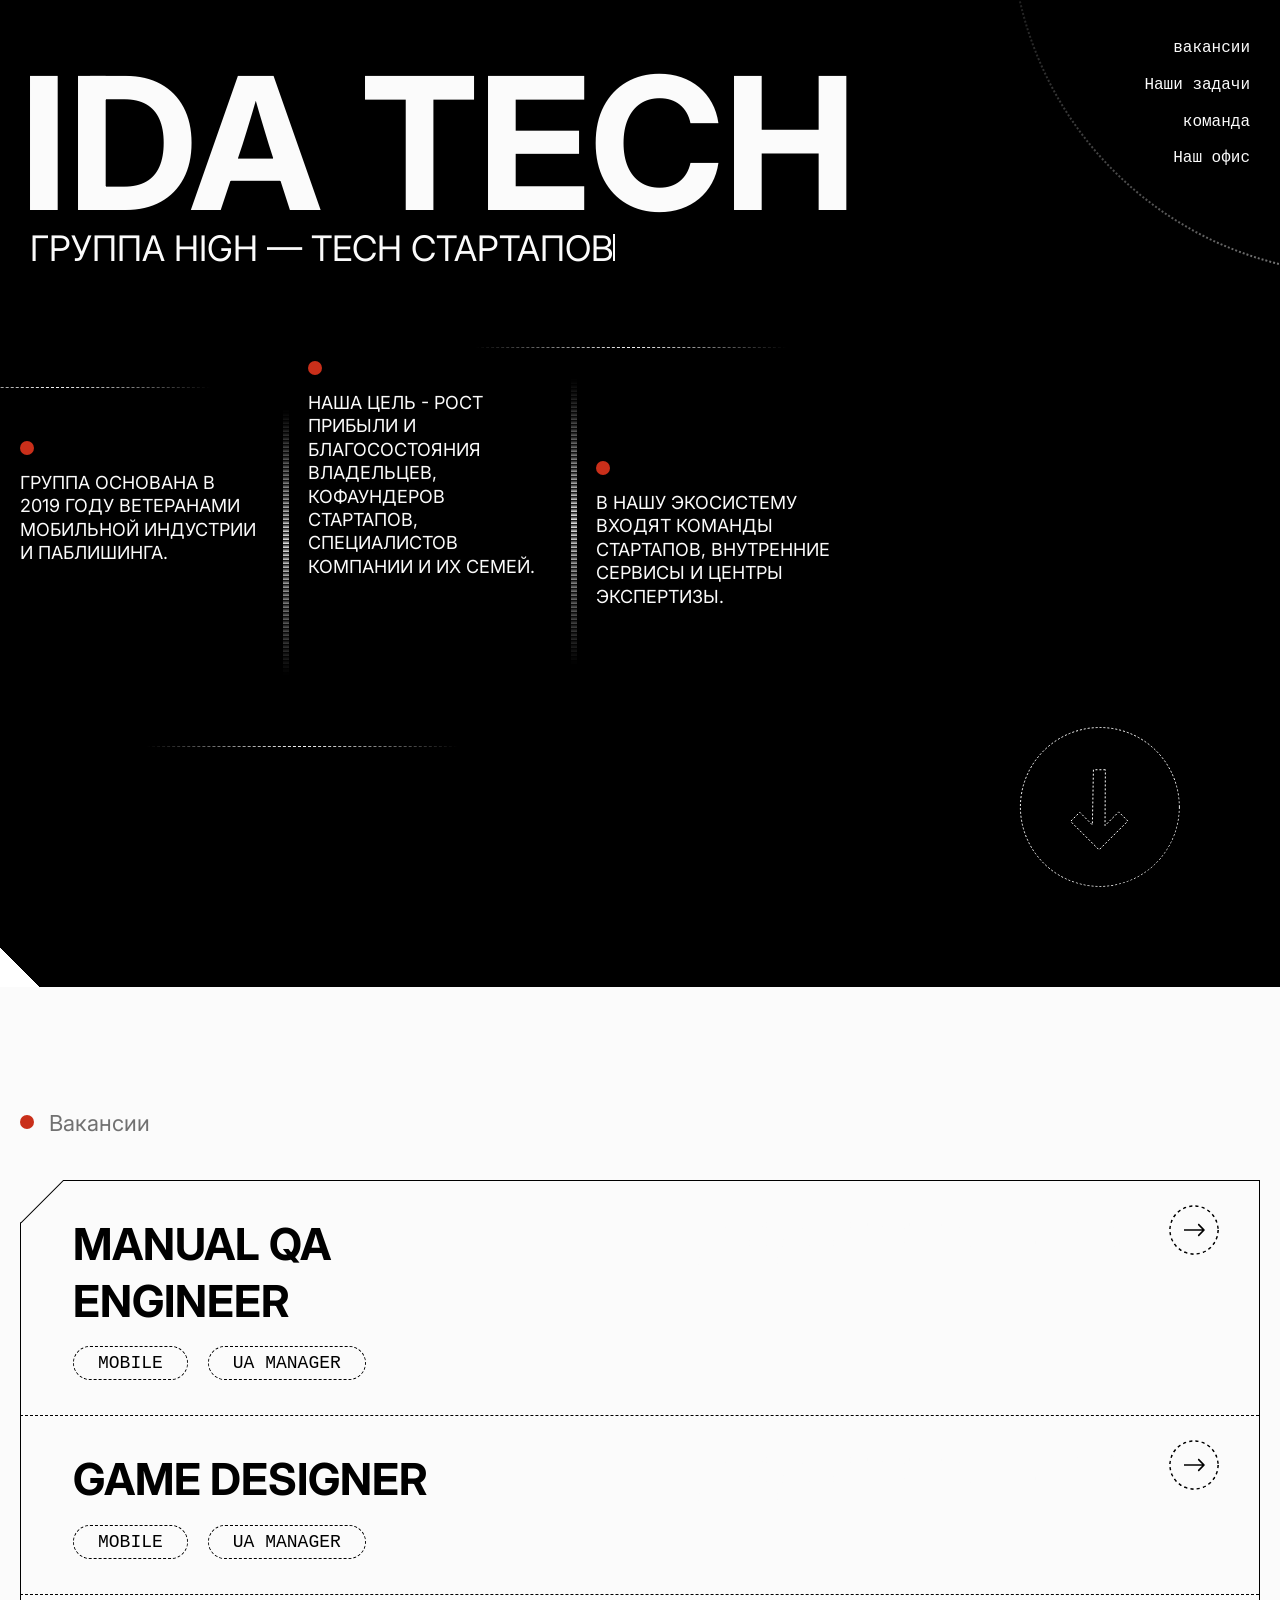
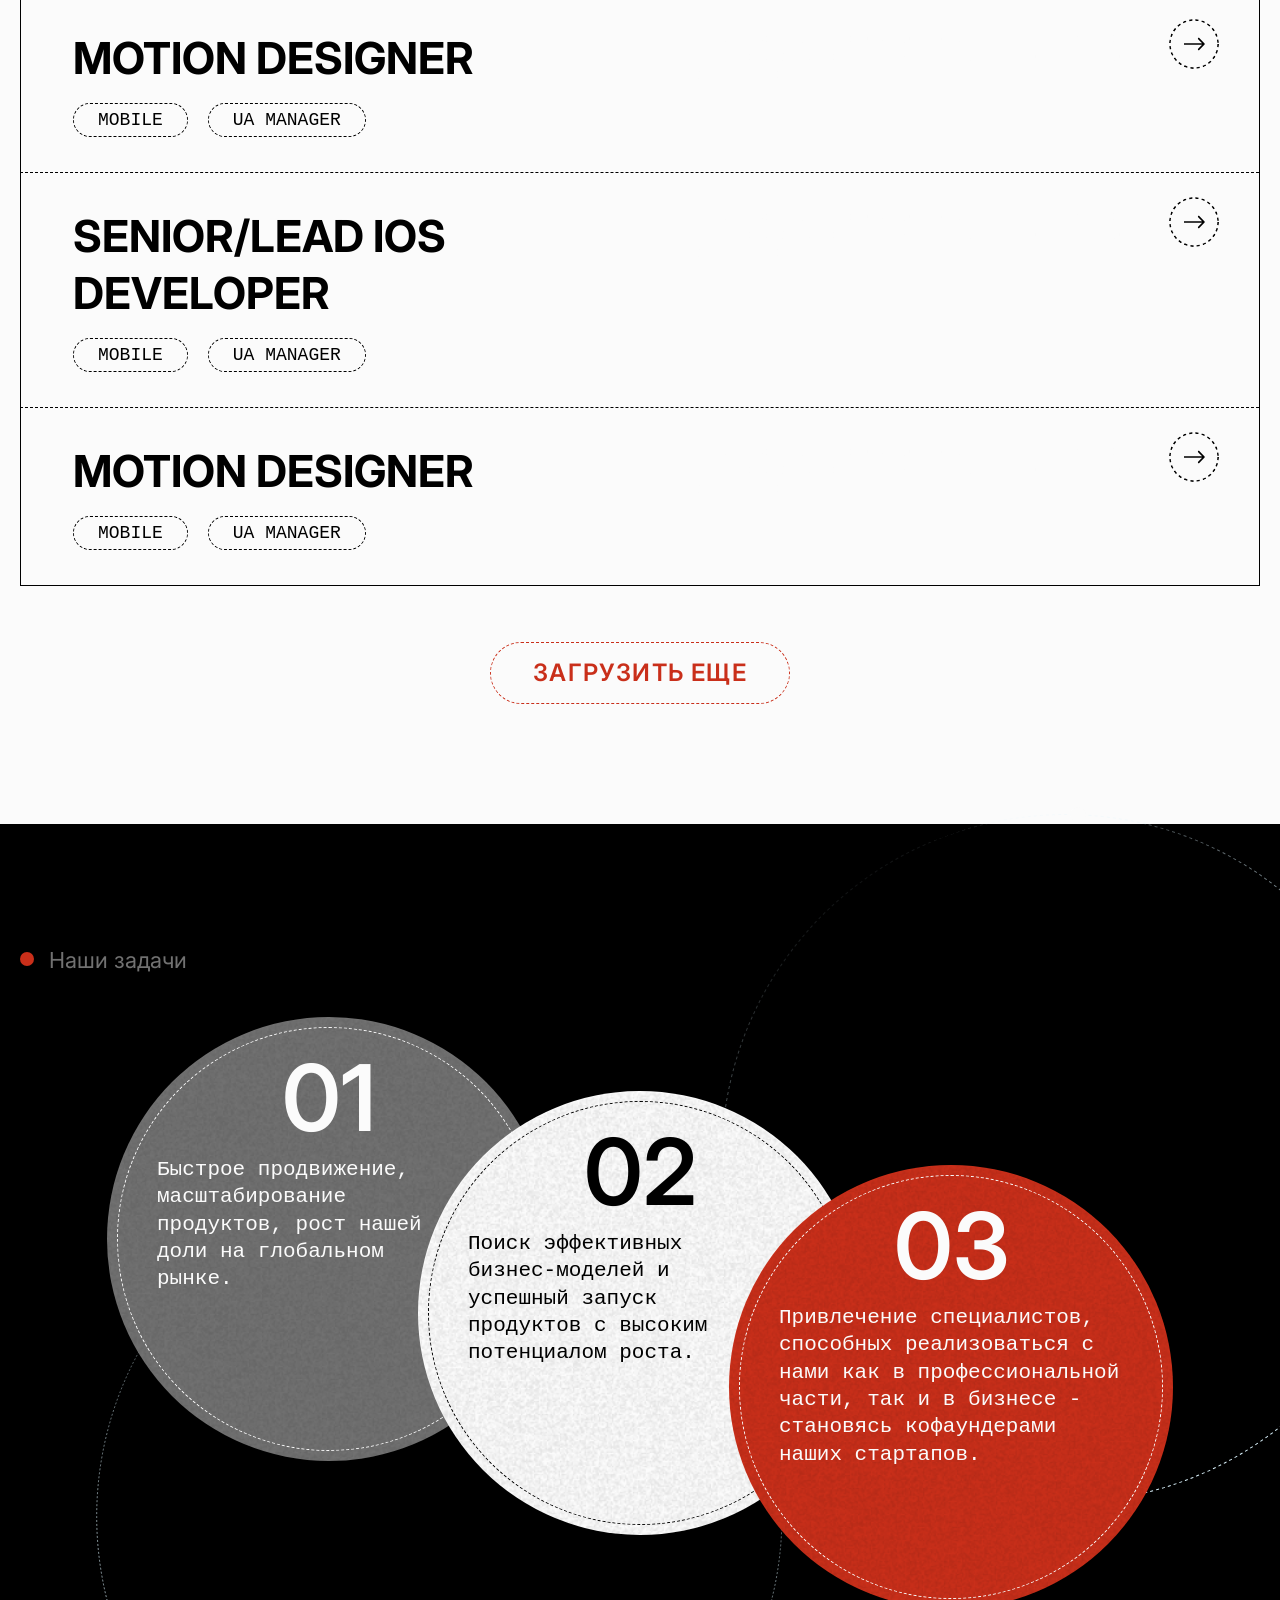
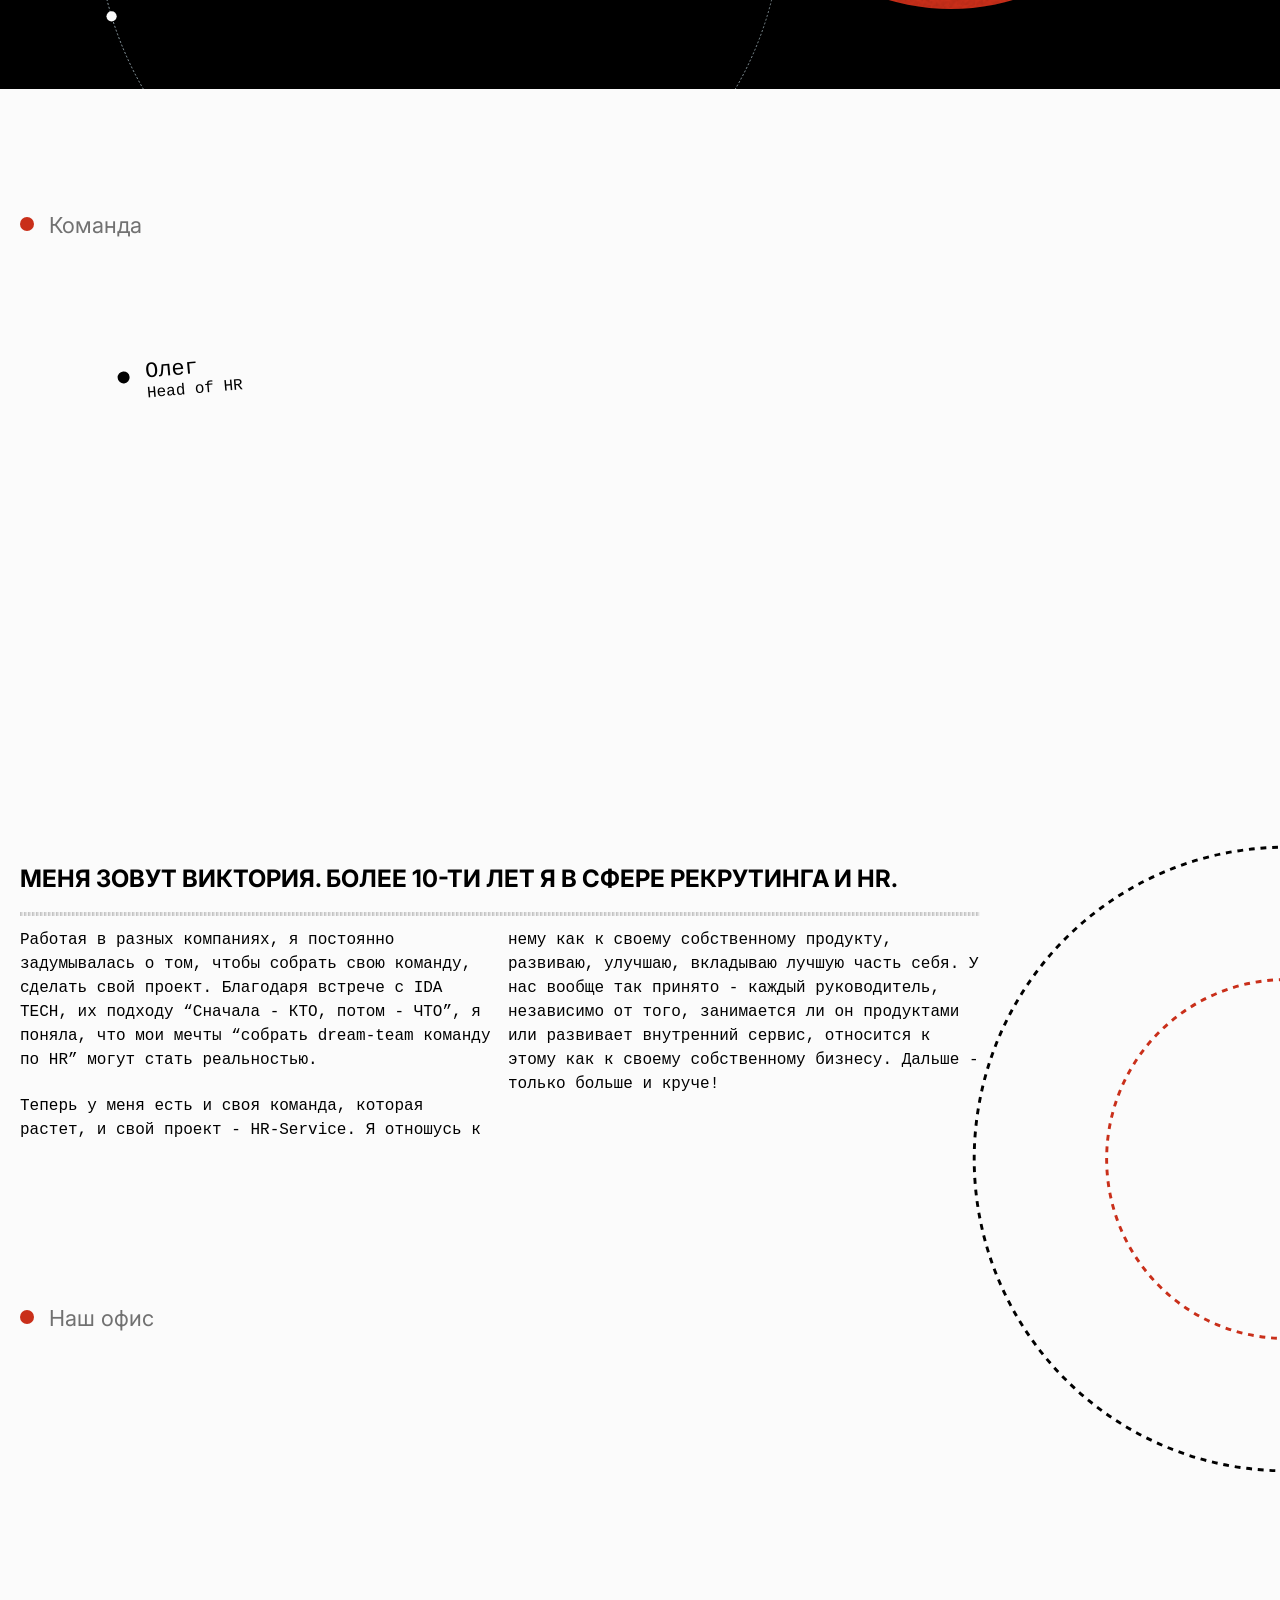
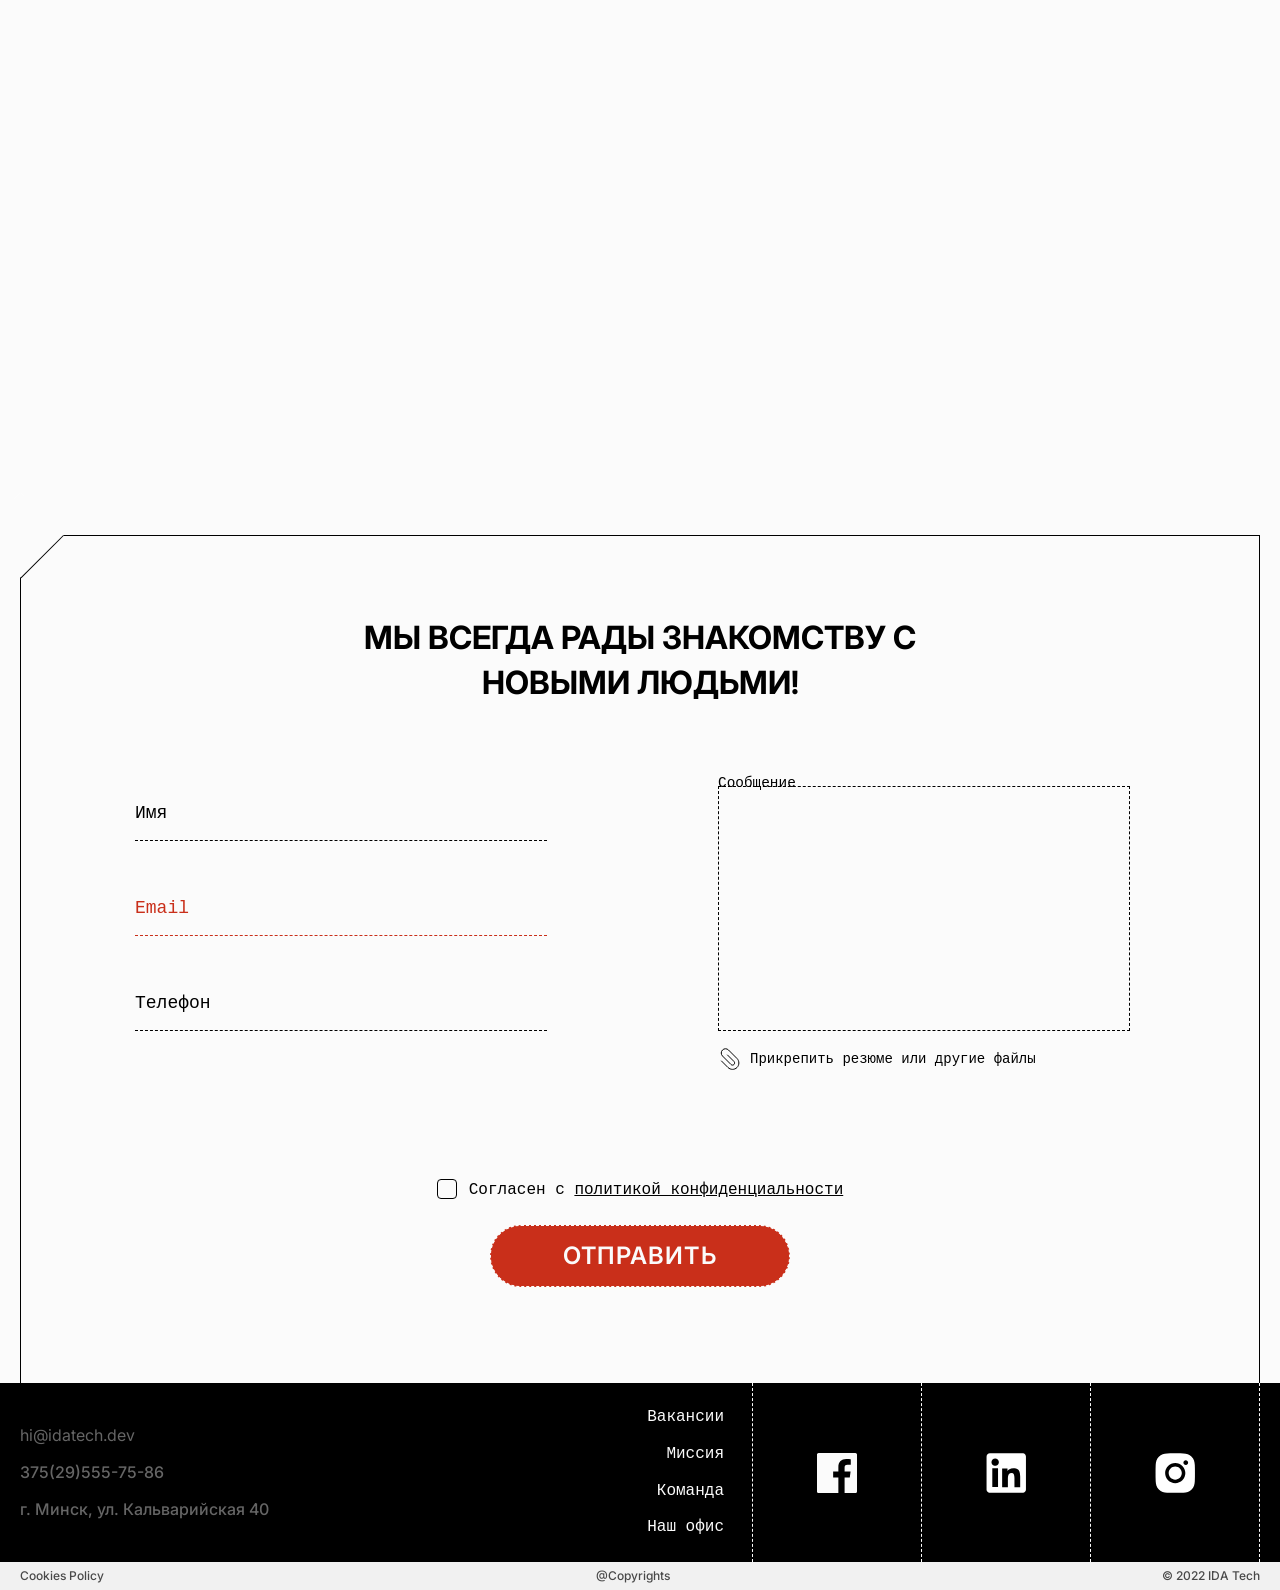
==== commit 532787b0: "fixes" ====
--- a/index.html
+++ b/index.html
@@ -173,62 +173,83 @@
                 <div class="team">
                     <img class="team_circle" src="src/img/team-circle.svg" alt="">
                     <div class="team_slider">
-                        <div>
-                            <div class="team_slider-image-wrapper active" data-slide="1">
-                                <div class="team_slider-image-angle">
-                                    <img src="src/img/team/team-1.jpg" alt="" class="team_slider-image">
-                                </div>
-                                <div class="team_slider-meta">
-                                    <span class="person_name">Олег</span>
-                                    <span class="person_position">Head of HR</span>
-                                </div>
-                            </div>
-                        </div>
-                        <div>
-                            <div class="team_slider-image-wrapper" data-slide="2">
-                                <img src="src/img/team/team-2.jpg" alt="" class="team_slider-image">
-                                <div class="team_slider-meta">
-                                    <span class="person_name">Олег</span>
-                                    <span class="person_position">Head of HR</span>
-                                </div>
-                            </div>
-                        </div>
-                        <div>
-                            <div class="team_slider-image-wrapper" data-slide="3">
-                                <img src="src/img/team/team-3.png" alt="" class="team_slider-image">
-                                <div class="team_slider-meta">
-                                    <span class="person_name">Олег</span>
-                                    <span class="person_position">Head of HR</span>
-                                </div>
-                            </div>
-                        </div>
-                        <div>
-                            <div class="team_slider-image-wrapper" data-slide="4">
-                                <img src="src/img/team/team-4.png" alt="" class="team_slider-image">
-                                <div class="team_slider-meta">
-                                    <span class="person_name">Олег</span>
-                                    <span class="person_position">Head of HR</span>
-                                </div>
-                            </div>
-                        </div>
-                        <div>
-                            <div class="team_slider-image-wrapper" data-slide="5">
-                                <img src="src/img/team/team-1.jpg" alt="" class="team_slider-image">
-                                <div class="team_slider-meta">
-                                    <span class="person_name">Олег</span>
-                                    <span class="person_position">Head of HR</span>
-                                </div>
-                            </div>
-                        </div>
-                        <div>
-                            <div class="team_slider-image-wrapper" data-slide="6">
-                                <img src="src/img/team/team-2.jpg" alt="" class="team_slider-image">
-                                <div class="team_slider-meta">
-                                    <span class="person_name">Олег</span>
-                                    <span class="person_position">Head of HR</span>
-                                </div>
-                            </div>
-                        </div>
+                        <div class="team_slider-scroll">
+                            <div>
+                                <div class="team_slider-image-wrapper active" data-slide="1">
+                                    <div class="team_slider-image-angle">
+                                        <img src="http://ida.fortest.org/storage/content/37a5996fdd0e5790f801239c28a94205.png" alt="" class="team_slider-image">
+                                    </div>
+                                    <div class="team_slider-meta">
+                                        <span class="person_name">Олег</span>
+                                        <span class="person_position">Head of HR</span>
+                                    </div>
+                                </div>
+                            </div>
+                            <div>
+                                <div class="team_slider-image-wrapper" data-slide="2">
+                                    <img src="http://ida.fortest.org/storage/content/752ad0bbb59983e89201c2f5cc8f107a.png" alt="" class="team_slider-image">
+                                    <div class="team_slider-meta">
+                                        <span class="person_name">Олег</span>
+                                        <span class="person_position">Head of HR</span>
+                                    </div>
+                                </div>
+                            </div>
+                            <div>
+                                <div class="team_slider-image-wrapper" data-slide="3">
+                                    <img src="http://ida.fortest.org/storage/content/7fd7ee1161b4e94e41bcbd88bb4f1188.png" alt="" class="team_slider-image">
+                                    <div class="team_slider-meta">
+                                        <span class="person_name">Олег</span>
+                                        <span class="person_position">Head of HR</span>
+                                    </div>
+                                </div>
+                            </div>
+                            <div>
+                                <div class="team_slider-image-wrapper" data-slide="4">
+                                    <img src="http://ida.fortest.org/storage/content/dec124418f291b45a067f46cce867d98.png" alt="" class="team_slider-image">
+                                    <div class="team_slider-meta">
+                                        <span class="person_name">Олег</span>
+                                        <span class="person_position">Head of HR</span>
+                                    </div>
+                                </div>
+                            </div>
+                            <div>
+                                <div class="team_slider-image-wrapper" data-slide="5">
+                                    <img src="http://ida.fortest.org/storage/content/34ce5757de19f16136ade18c5001e8d6.png" alt="" class="team_slider-image">
+                                    <div class="team_slider-meta">
+                                        <span class="person_name">Олег</span>
+                                        <span class="person_position">Head of HR</span>
+                                    </div>
+                                </div>
+                            </div>
+                            <div>
+                                <div class="team_slider-image-wrapper" data-slide="6">
+                                    <img src="http://ida.fortest.org/storage/content/9c81999ca0c20a10d510bc14b7d4a46f.png" alt="" class="team_slider-image">
+                                    <div class="team_slider-meta">
+                                        <span class="person_name">Олег</span>
+                                        <span class="person_position">Head of HR</span>
+                                    </div>
+                                </div>
+                            </div>
+                            <div>
+                                <div class="team_slider-image-wrapper" data-slide="6">
+                                    <img src="http://ida.fortest.org/storage/content/8ec2be68e8a2fa83b6decdd8d28ce4a6.jpg" alt="" class="team_slider-image">
+                                    <div class="team_slider-meta">
+                                        <span class="person_name">Олег</span>
+                                        <span class="person_position">Head of HR</span>
+                                    </div>
+                                </div>
+                            </div>
+                            <div>
+                                <div class="team_slider-image-wrapper" data-slide="6">
+                                    <img src="http://ida.fortest.org/storage/content/89e4d66bcacf48ba8902e826b3679245.png" alt="" class="team_slider-image">
+                                    <div class="team_slider-meta">
+                                        <span class="person_name">Олег</span>
+                                        <span class="person_position">Head of HR</span>
+                                    </div>
+                                </div>
+                            </div>
+                        </div>
+                        
                     </div>
                     <div class="team_content">
                         <div class="person active" data-slide="1">
--- a/style.css
+++ b/style.css
@@ -1 +1 @@
-@import"https://fonts.googleapis.com/css2?family=Inter:wght@400;500;600;700&family=PT+Mono&display=swap";/*! normalize.css v8.0.1 | MIT License | github.com/necolas/normalize.css */html{line-height:1.15;-webkit-text-size-adjust:100%}body{margin:0}main{display:block}h1{font-size:2em;margin:.67em 0}hr{box-sizing:content-box;height:0;overflow:visible}pre{font-family:monospace,monospace;font-size:1em}a{background-color:rgba(0,0,0,0)}abbr[title]{border-bottom:none;text-decoration:underline;-webkit-text-decoration:underline dotted;text-decoration:underline dotted}b,strong{font-weight:bolder}code,kbd,samp{font-family:monospace,monospace;font-size:1em}small{font-size:80%}sub,sup{font-size:75%;line-height:0;position:relative;vertical-align:baseline}sub{bottom:-0.25em}sup{top:-0.5em}img{border-style:none}button,input,optgroup,select,textarea{font-family:inherit;font-size:100%;line-height:1.15;margin:0}button,input{overflow:visible}button,select{text-transform:none}button,[type=button],[type=reset],[type=submit]{-webkit-appearance:button}button::-moz-focus-inner,[type=button]::-moz-focus-inner,[type=reset]::-moz-focus-inner,[type=submit]::-moz-focus-inner{border-style:none;padding:0}button:-moz-focusring,[type=button]:-moz-focusring,[type=reset]:-moz-focusring,[type=submit]:-moz-focusring{outline:1px dotted ButtonText}fieldset{padding:.35em .75em .625em}legend{box-sizing:border-box;color:inherit;display:table;max-width:100%;padding:0;white-space:normal}progress{vertical-align:baseline}textarea{overflow:auto}[type=checkbox],[type=radio]{box-sizing:border-box;padding:0}[type=number]::-webkit-inner-spin-button,[type=number]::-webkit-outer-spin-button{height:auto}[type=search]{-webkit-appearance:textfield;outline-offset:-2px}[type=search]::-webkit-search-decoration{-webkit-appearance:none}::-webkit-file-upload-button{-webkit-appearance:button;font:inherit}details{display:block}summary{display:list-item}template{display:none}[hidden]{display:none}html{scroll-behavior:smooth}body{color:#000;background:#f1f1f1;font:14px/1.3 "PT Mono",monospace;padding:0;scroll-behavior:smooth}@media all and (min-width: 744px){body{font-size:16px}}a{color:#781aa8;text-decoration:none;transition:.2s cubic-bezier(0.38, 0.005, 0.215, 1) color}a:hover,a.hover{outline:none}a:active,a.active{outline:none}a[href^=tel]{white-space:nowrap}p{margin:0 0 20px}@media all and (min-width: 1000px){p{margin-bottom:22px}}img{max-width:100%}img[data-src]{display:none}@media all and (min-width: 1000px){img[data-src]{display:initial}}button:focus,input:focus,textarea:focus{outline:none}table{border-collapse:collapse;min-width:100%}ol,ul{padding:0 0 0 20px;margin:0 0 20px}@media all and (min-width: 744px){ol,ul{padding-left:24px}}@media all and (min-width: 1000px){ol,ul{padding-left:28px}}ul{list-style:none}ul li{margin:0 0 8px;position:relative}ul li::before{content:"";height:5px;width:5px;border-radius:50%;background-color:#000;position:absolute;left:-15px;top:9px}main{overflow:hidden}.no-overflow{overflow:visible}a[name]{position:relative;top:-50px}.menu-opened{overflow:hidden}@media all and (min-width: 1000px){.menu-opened{overflow:initial}}.button,button,input[type=button],input[type=submit]{display:inline-block;background:rgba(0,0,0,0);box-sizing:border-box;border:1px dashed #fbfbfb;border-radius:50px;background-color:#c92f1a;cursor:pointer;color:#fbfbfb;font-family:"Inter",sans-serif;font-size:24px;font-weight:600;height:62px;line-height:58px;padding:0 24px;min-width:146px;white-space:nowrap;text-transform:uppercase;letter-spacing:.05em;text-align:center;width:100%;transition:.2s cubic-bezier(0.38, 0.005, 0.215, 1) color,.2s cubic-bezier(0.38, 0.005, 0.215, 1) background-color}@media all and (min-width: 744px){.button,button,input[type=button],input[type=submit]{width:auto;min-width:300px}}.button:hover,button:hover,input[type=button]:hover,input[type=submit]:hover{background-color:#a32d1d}.button:active,button:active,input[type=button]:active,input[type=submit]:active{background-color:#5a9d91}.button:disabled,button:disabled,input[type=button]:disabled,input[type=submit]:disabled{opacity:.6}input[type=text],input[type=password],input[type=search],input[type=email],input[type=url],input[type=tel]{color:#000;background:rgba(0,0,0,0);border:none;border-bottom:1px dashed currentColor;border-radius:0;box-sizing:border-box;font:18px "PT Mono",monospace;height:55px;line-height:34px;padding:0 0 0 8px;width:100%;transition:.2s ease-in border-color,.2s ease-in color}input[type=text]::-webkit-input-placeholder,input[type=password]::-webkit-input-placeholder,input[type=search]::-webkit-input-placeholder,input[type=email]::-webkit-input-placeholder,input[type=url]::-webkit-input-placeholder,input[type=tel]::-webkit-input-placeholder{color:#000}input[type=text]::-moz-placeholder,input[type=password]::-moz-placeholder,input[type=search]::-moz-placeholder,input[type=email]::-moz-placeholder,input[type=url]::-moz-placeholder,input[type=tel]::-moz-placeholder{color:#000}input[type=text]:-ms-input-placeholder,input[type=password]:-ms-input-placeholder,input[type=search]:-ms-input-placeholder,input[type=email]:-ms-input-placeholder,input[type=url]:-ms-input-placeholder,input[type=tel]:-ms-input-placeholder{color:#000}input[type=text]:focus,input[type=password]:focus,input[type=search]:focus,input[type=email]:focus,input[type=url]:focus,input[type=tel]:focus{color:#000;border-color:#000}.error input[type=text],.error input[type=password],.error input[type=search],.error input[type=email],.error input[type=url],.error input[type=tel]{color:#c92f1a}textarea{color:#000;background:rgba(0,0,0,0);border:1px dashed currentColor;border-radius:0;box-sizing:border-box;font:18px "PT Mono",monospace;line-height:34px;padding:4px 16px;width:100%;resize:none;height:200px;margin:0 0 16px}textarea::-webkit-input-placeholder{color:#000}textarea::-moz-placeholder{color:#000}textarea:-ms-input-placeholder{color:#000}@media all and (min-width: 1000px){textarea{height:245px}}.error textarea{color:#c92f1a}.error textarea::-webkit-input-placeholder{color:#c92f1a}.error textarea::-moz-placeholder{color:#c92f1a}.error textarea:-ms-input-placeholder{color:#c92f1a}input[type=checkbox]{position:absolute;visibility:hidden;z-index:-1}input[type=checkbox]+label:not([class]){cursor:pointer;display:inline-block;padding:0 0 0 32px;min-height:20px;font-size:12px;position:relative;margin:0;transition:.2s cubic-bezier(0.38, 0.005, 0.215, 1) color}@media all and (min-width: 1000px){input[type=checkbox]+label:not([class]){font-size:16px}}input[type=checkbox]+label:not([class])::before{content:"";box-sizing:border-box;border:1px solid #000;border-radius:4px;height:20px;width:20px;position:absolute;top:0px;left:0;transition:.1s ease-in-out border-color,.1s ease-in-out background-color}input[type=checkbox]+label:not([class])::after{content:"";box-sizing:border-box;background:url(src/img/check.svg) no-repeat center/100% 100%;width:13px;height:8px;position:absolute;top:6px;left:4px;opacity:0;transform:scale(0.3);transition:.1s cubic-bezier(0.38, 0.005, 0.215, 1) opacity,.2s cubic-bezier(0.38, 0.005, 0.215, 1) transform}input[type=checkbox]+label:not([class]) a{color:#000;text-decoration:underline}input[type=checkbox]+label:not([class]) a:hover{text-decoration:none}input[type=checkbox]:hover+label::before{border-color:#000}input[type=checkbox]:checked+label::before{background-color:#5a9d91;border-color:#5a9d91}input[type=checkbox]:checked+label::after{opacity:1;transform:scale(1)}input[type=checkbox]:checked+label:hover::before{opacity:.9}input[type=checkbox]:disabled+label{opacity:.6;cursor:default}input[type=checkbox]:disabled+label::before{opacity:.6;filter:grayscale(1);pointer-events:none}.error input[type=checkbox]+label:not([class])::before{border-color:#c92f1a}input[type=radio]{position:absolute;visibility:hidden;z-index:-1}input[type=radio]+label:not([class]){cursor:pointer;display:block;box-sizing:border-box;padding:25px 0 25px 50px;color:rgba(0,0,0,.5);font-weight:bold;font-size:14px;position:relative;margin:0 0 20px;border:1px solid #e5e5e5;min-height:63px;line-height:.7;border-radius:3px;transition:.2s cubic-bezier(0.38, 0.005, 0.215, 1) color}@media all and (min-width: 744px){input[type=radio]+label:not([class]){font-size:22px}}input[type=radio]+label:not([class])::before{content:"";border:1px solid #313235;border-radius:50%;height:17px;width:17px;position:absolute;top:22px;left:17px;transition:.1s ease-in-out border-color}input[type=radio]+label:not([class])::after{content:"";background:rgba(0,0,0,0);border-radius:50%;width:11px;height:11px;position:absolute;top:26px;left:21px;transform:scale(0.6);transition:.15s cubic-bezier(0.38, 0.005, 0.215, 1) background,.15s cubic-bezier(0.38, 0.005, 0.215, 1) transform}input[type=radio]:checked+label{color:#000}input[type=radio]:checked+label::before{border-color:#c92f1a}input[type=radio]:checked+label::after{background-color:#c92f1a;transform:scale(1)}input[type=radio]:checked+label:hover::after{transform:scale(0.8)}label{font-size:14px;line-height:1.4;color:#000;display:block;text-align:left;position:relative;margin:0 0 8px}@media all and (min-width: 744px){label{font-size:16px}}label.required::after{content:" *";color:#c92f1a}.form_row{margin:0 0 40px;position:relative}@media all and (min-width: 1000px){.form_row{width:412px}}.form_row__center{width:100%;text-align:center;margin-bottom:24px}@media all and (min-width: 1000px){.form_columns{display:flex;justify-content:space-between;gap:156px}}@media all and (min-width: 1000px){.form_column{flex-grow:1;margin-bottom:60px}}.form_label{position:absolute;left:0;top:17px;font:18px "PT Mono",monospace;transform-origin:left top;transition:.2s cubic-bezier(0.38, 0.005, 0.215, 1) transform,.2s cubic-bezier(0.38, 0.005, 0.215, 1) color}input:not(:-moz-placeholder-shown)+.form_label, textarea:not(:-moz-placeholder-shown)+.form_label{transform:scale(0.8) translateY(-35px)}input:focus+.form_label,input:not(:placeholder-shown)+.form_label,textarea:focus+.form_label,textarea:not(:placeholder-shown)+.form_label{transform:scale(0.8) translateY(-35px)}.error .form_label{color:#c92f1a}.form_success{background:url(src/img/success.svg) no-repeat top center;color:#5a9d91;font-weight:700;font-size:24px;line-height:29px;font-family:"Inter",sans-serif;padding-top:68px;text-align:center;display:none}.successed .form_success{display:block}h1,.heading-1{font-family:"Inter",sans-serif;font-size:48px;line-height:1.3;font-weight:700;margin:0 0 70px}@media all and (min-width: 1000px){h1,.heading-1{font-size:106px}}h2,.heading-2{font-family:"Inter",sans-serif;font-size:32px;line-height:1.3;font-weight:700;margin:0 0 20px}@media all and (min-width: 1000px){h2,.heading-2{font-size:66px}}h3,.heading-3{font-family:"Inter",sans-serif;font-size:20px;line-height:1.4;font-weight:500}@media all and (min-width: 1000px){h3,.heading-3{font-size:41px}}h4,.heading-4{font-family:"Inter",sans-serif;font-size:20px;line-height:1.3;font-weight:400}@media all and (min-width: 1000px){h4,.heading-4{font-size:26px}}h5,.heading-5{font-family:"Inter",sans-serif;font-size:16px;line-height:1.2;font-weight:400}@media all and (min-width: 1000px){h5,.heading-5{font-size:16px}}.header{position:absolute;top:0;left:0;right:0;height:100px;background:url(src/img/header-bg.svg) no-repeat 100% top/auto 100%;z-index:10}@media all and (min-width: 1000px){.header{height:50px;background-size:50px 50px;background-image:none}}.header__static{position:relative;background-color:#000}@media all and (min-width: 1000px){.header__static{height:100px}}.header_holder{padding-left:16px;padding-right:16px;display:flex;justify-content:center;align-items:center;height:100%}@media all and (min-width: 1000px){.header_holder{max-width:1240px;margin:auto}}@media all and (min-width: 1000px){.header_holder{justify-content:space-between;padding-left:100px;padding-right:100px;max-width:none}}.header_back{background:url(src/img/back.svg) no-repeat left center/40px 40px;position:absolute;left:16px;top:50%;margin-top:-20px;height:40px;width:40px;font-size:0;transition:.2s cubic-bezier(0.38, 0.005, 0.215, 1)}@media all and (min-width: 744px){.header_back{font-size:14px;line-height:40px;padding:0 0 0 52px;width:auto;color:#fbfbfb}}@media all and (min-width: 1000px){.header_back{position:static;flex-grow:1;width:33.33%;margin:0;box-sizing:border-box}}.header_back:hover{opacity:.6}.header_back:active{opacity:.8}.header_logo{font-family:"Inter",sans-serif;font-weight:700;font-size:32px;line-height:.9;text-transform:uppercase;color:#fbfbfb;text-align:center}@media all and (min-width: 744px){.header_logo{font-size:40px}}@media all and (min-width: 1000px){.header_logo{flex-grow:1;width:33.33%;box-sizing:border-box}}.logo{position:absolute;top:16px;left:16px;z-index:2;transition:.5s linear opacity}@media all and (min-width: 1000px){.logo{left:74px}}.logo:hover{opacity:.6}.logo:active{opacity:.8}.logo_image{display:block;width:67px}@media all and (min-width: 1000px){.logo_image{width:110px}}.footer_top{position:relative;padding:24px 0 8px;background-color:#000;color:#fbfbfb}@media all and (min-width: 744px){.footer_top{padding:0}}.footer_bottom{padding-left:16px;padding-right:16px;display:flex;justify-content:space-between;padding-top:4px;padding-bottom:4px}@media all and (min-width: 1000px){.footer_bottom{max-width:1240px;margin:auto}}.footer_holder{padding-left:16px;padding-right:16px;display:flex;flex-direction:column}@media all and (min-width: 1000px){.footer_holder{max-width:1240px;margin:auto}}@media all and (min-width: 744px){.footer_holder{flex-direction:row;justify-content:space-between;align-items:flex-end}}@media all and (min-width: 1000px){.footer_holder{align-items:stretch}}.footer_left{display:flex;flex-direction:column;gap:16px}@media all and (min-width: 744px){.footer_left{padding:0 0 22px}}@media all and (min-width: 1000px){.footer_left{padding:42px 0}}.footer_right{order:2;margin:0 0 20px}@media all and (min-width: 744px){.footer_right{margin:0;display:flex;align-items:stretch;gap:40px;order:initial}}@media all and (min-width: 1000px){.footer_right{gap:28px}}.footer_text{order:3;opacity:.7}@media all and (min-width: 744px){.footer_text{order:initial}}.footer_mail{color:#717171;opacity:.9;line-height:1.3;font-family:"Inter",sans-serif}.footer_mail[href]:hover{color:#fbfbfb}.footer_link{font-weight:500;font-size:13px;line-height:1.3;color:#717171;opacity:.9;font-family:"Inter",sans-serif}@media all and (min-width: 1000px){.footer_link{font-size:16px}}.footer_link[href]:hover{color:#fbfbfb}.footer_menu{position:absolute;right:16px;top:24px;display:flex;flex-direction:column;gap:8px;text-align:right}@media all and (min-width: 744px){.footer_menu{position:static;transform:none;padding:16px 0;gap:10px}}@media all and (min-width: 1000px){.footer_menu{gap:16px;justify-content:center}}.footer_menu-link{display:block;font-size:14px;color:#fbfbfb;transition:.2s cubic-bezier(0.38, 0.005, 0.215, 1) opacity,.2s cubic-bezier(0.38, 0.005, 0.215, 1) color}@media all and (min-width: 1000px){.footer_menu-link{font-size:16px}}.footer_menu-link:hover{color:#c92f1a}.footer_menu-link:active{opacity:.8}.footer_social{display:flex;justify-content:space-between;align-items:stretch;margin:40px 0 0}@media all and (min-width: 744px){.footer_social{margin:0}}.footer_social-link{display:flex;justify-content:center;align-items:center;padding:24px 32px;border-right:1px dashed #fbfbfb;flex-grow:1}@media all and (min-width: 1000px){.footer_social-link{padding-left:64px;padding-right:64px}}.footer_social-link:first-child{border-left:1px dashed #fbfbfb}.footer_social-image{height:24px;width:24px;transition:.2s cubic-bezier(0.38, 0.005, 0.215, 1) opacity,.1s cubic-bezier(0.38, 0.005, 0.215, 1) transform}@media all and (min-width: 1000px){.footer_social-image{height:40px;width:40px}}.footer_social-image:hover{opacity:.8}.footer_social-image:active{transform:scale(0.9)}.footer_bottom-text,.footer_bottom-link{font-weight:500;font-size:12px;line-height:20px;color:rgba(0,0,0,.7);font-family:"Inter",sans-serif}.menu{background-color:#fbfbfb;box-sizing:border-box;position:fixed;z-index:11;display:flex;flex-direction:column;justify-content:space-between;align-items:stretch;height:100%;overflow-y:auto;left:100%;top:0;width:100%;transform:translateX(0);transition:.6s cubic-bezier(0.38, 0.005, 0.215, 1) transform,.3s cubic-bezier(0.38, 0.005, 0.215, 1) opacity .1s}@media all and (min-width: 1000px){.menu{background:none;right:0;top:0;padding:30px;left:auto;width:auto;height:auto;z-index:11;mix-blend-mode:difference;overflow-y:visible;position:absolute}}.menu-opened .menu{transform:translateX(-100%)}@media all and (min-width: 1000px){.header__static .menu{position:static;flex-grow:1;width:33.33%;box-sizing:border-box}}@media all and (min-width: 1000px){.menu_bg{position:absolute;right:0;top:0;overflow:hidden;width:500px;height:500px;pointer-events:none}}@media all and (min-width: 1000px){.menu_bg::before,.menu_bg::after{content:"";width:705px;height:705px;position:absolute;right:-435px;top:-430px}}@media all and (min-width: 1000px){.header__static .menu_bg::before,.header__static .menu_bg::after{content:none}}@media all and (min-width: 1000px){.menu_bg::before{background:url(src/img/menu-circle.svg) no-repeat center center/100% 100%}}@media all and (min-width: 1000px){.menu_bg::after{border-radius:50%;background-color:#fbfbfb;transform:scale(0);transform-origin:center center;transition:.3s cubic-bezier(0.38, 0.005, 0.215, 1) transform}}@media all and (min-width: 1000px){.menu:hover .menu_bg::after{transform:scale(1)}}.menu_header{display:flex;align-items:center;justify-content:center;padding:36px 0;position:relative;border-bottom:1px dashed #000}@media all and (min-width: 1000px){.menu_header{display:none}}.menu_logo{font-family:"Inter",sans-serif;font-weight:700;font-size:32px;line-height:90%;text-transform:uppercase;color:#000}@media all and (min-width: 744px){.menu_logo{font-size:40px}}.menu_close{border:none;padding:0;background:rgba(0,0,0,0);height:auto;line-height:1.2;min-width:0;width:auto;border-radius:0;text-transform:none;color:#000;font-size:14px;position:absolute;right:18px;top:40px;font-family:"PT Mono",monospace;font-weight:normal;transition:.2s cubic-bezier(0.38, 0.005, 0.215, 1) opacity,.2s cubic-bezier(0.38, 0.005, 0.215, 1) color}.menu_close:hover{transform:none;background:rgba(0,0,0,0)}.menu_close:active{transform:none;background:rgba(0,0,0,0)}.menu_close:hover{color:#5a9d91}.menu_close:active{opacity:.8}.menu_links{flex-grow:1;display:flex;flex-direction:column;align-items:center;justify-content:center}@media all and (min-width: 1000px){.menu_links{align-items:stretch;text-align:right;position:relative;z-index:1;mix-blend-mode:difference}}@media all and (min-width: 1000px){.header__static .menu_links{display:none}}.menu_link{font-size:24px;color:#000;opacity:.5;margin:12px 0;transition:.3s cubic-bezier(0.38, 0.005, 0.215, 1) opacity,.3s cubic-bezier(0.38, 0.005, 0.215, 1) filter}@media all and (min-width: 1000px){.menu_link{color:#fbfbfb;font-size:16px;margin:8px 0;opacity:1}}.menu_link.active{opacity:1}@media all and (min-width: 1000px){.menu_link:hover{opacity:1}}@media all and (min-width: 1000px){.header__static .menu_link{flex-shrink:0}}.menu_footer{background-color:#000;border-top:1px dashed #fbfbfb}@media all and (min-width: 1000px){.menu_footer{display:none}}.menu_footer-text{padding:80px 16px;display:flex;flex-direction:column;justify-content:center;align-items:center;gap:12px}@media all and (min-width: 744px){.menu_footer-text{padding-top:126px;padding-bottom:126px}}.menu_footer-link{color:#fbfbfb;font-size:16px;line-height:1.5;transition:.2s cubic-bezier(0.38, 0.005, 0.215, 1) opacity,.2s cubic-bezier(0.38, 0.005, 0.215, 1) color}.menu_footer-link:hover{color:#5a9d91}.menu_footer-link:active{opacity:.8}.menu_footer-social{display:flex;align-items:stretch;justify-content:center;border-top:1px dashed #fbfbfb}.menu_footer-social-link{display:flex;align-items:center;padding:24px 32px;border-right:1px dashed #fbfbfb}@media all and (min-width: 1000px){.menu_footer-social-link{padding-left:64px;padding-right:64px}}.menu_footer-social-link:first-child{border-left:1px dashed #fbfbfb}.menu_footer-social-image{height:32px;width:32px;transition:.2s cubic-bezier(0.38, 0.005, 0.215, 1) opacity,.1s cubic-bezier(0.38, 0.005, 0.215, 1) transform}.menu_footer-social-image:hover{opacity:.8}.menu_footer-social-image:active{transform:scale(0.9)}.menu-toggle{border:none;padding:0;background:rgba(0,0,0,0);height:auto;line-height:1.2;min-width:0;width:auto;border-radius:0;text-transform:none;position:fixed;top:16px;right:16px;width:24px;height:36px;z-index:10}.menu-toggle:hover{transform:none;background:rgba(0,0,0,0)}.menu-toggle:active{transform:none;background:rgba(0,0,0,0)}@media all and (min-width: 1000px){.menu-toggle{display:none}}@media all and (min-width: 744px){.header__static .menu-toggle{display:block}}@media all and (min-width: 1000px){.header__static .menu-toggle{display:none}}.menu-toggle_line{top:50%;left:0;width:24px;height:2px;background:url(src/img/burger-line.svg) no-repeat center center/100% 100%;margin:7px 0}.content{padding-left:16px;padding-right:16px}@media all and (min-width: 1000px){.content{max-width:1240px;margin:auto}}.main{padding:176px 0 0}@media all and (min-width: 1000px){.main{padding-top:318px}}.main__small-top-indent{padding-top:0}.section{background-color:#fbfbfb;padding:80px 0 0;position:relative}@media all and (min-width: 1000px){.section{padding-top:120px}}.section__dark{background-color:#000;color:#fbfbfb}.section__no-indent{padding-top:0}.section_holder{padding-left:16px;padding-right:16px}@media all and (min-width: 1000px){.section_holder{max-width:1240px;margin:auto}}.section_title{display:block;margin:0 0 40px;position:relative;padding:0 0 0 29px;font-size:22px;line-height:1.5;color:#717171;font-family:"Inter",sans-serif}.section_title::before{content:"";height:14px;width:14px;border-radius:50%;position:absolute;left:0;top:8px;background-color:#c92f1a}.showcase{padding:16px 0 64px;box-sizing:border-box;margin:-80px 0 0}@media all and (min-width: 744px){.showcase{padding-top:24px;padding-bottom:68px}}@media all and (min-width: 1000px){.showcase{padding-top:60px;padding-bottom:240px;margin-top:-120px}}.showcase::after{content:"";position:absolute;left:0;bottom:0;width:40px;height:40px;background:linear-gradient(45deg, #fff, #fff 50%, #000 50%, #000)}@media all and (min-width: 1000px){.showcase::after{width:40px;height:40px}}.showcase_title{font-size:56px;line-height:.9;margin:0}@media all and (min-width: 744px){.showcase_title{font-size:112px;opacity:0;transform-origin:left center;filter:blur(0px);-webkit-animation:appearance 1.1s cubic-bezier(0.38, 0.005, 0.215, 1) .01s forwards;animation:appearance 1.1s cubic-bezier(0.38, 0.005, 0.215, 1) .01s forwards}}@media all and (min-width: 1000px){.showcase_title{font-size:14.4vw;white-space:nowrap}}@media all and (min-width: 1920px){.showcase_title{font-size:13vw}}.showcase_subtitle{font-size:22px;font-weight:400;text-transform:uppercase;margin:0 0 64px 3px;min-height:28.6px;max-width:calc(100% - 40px)}@media all and (min-width: 744px){.showcase_subtitle{font-size:24px;min-height:31.2px;opacity:0;transform-origin:left center;-webkit-animation:appearance 1.1s cubic-bezier(0.38, 0.005, 0.215, 1) .2s forwards;animation:appearance 1.1s cubic-bezier(0.38, 0.005, 0.215, 1) .2s forwards;margin-left:6px}}@media all and (min-width: 1000px){.showcase_subtitle{font-size:44px;font-size:2.75vw;min-height:57.2px;white-space:nowrap;margin-left:.8vw}}@media all and (min-width: 1920px){.showcase_subtitle{margin-left:.7vw}}@media all and (min-width: 744px){.showcase_features{display:flex;flex-wrap:wrap;gap:50px;min-height:400px;position:relative}}@media all and (min-width: 1000px){.showcase_features{justify-content:flex-start;flex-wrap:nowrap;min-height:none}}.showcase_feature{display:block;font-size:18px;padding:54px 0 24px;position:relative;font-family:"Inter",sans-serif;text-transform:uppercase}@media all and (min-width: 744px){.showcase_feature{width:35%;max-width:238px;position:absolute}}@media all and (min-width: 1000px){.showcase_feature{position:relative;top:0;right:0;bottom:0;left:0}}@media all and (min-width: 744px){.showcase_feature:nth-child(1){left:0;top:20%;width:225px;opacity:0;transform-origin:center;-webkit-animation:appearance 1.1s cubic-bezier(0.38, 0.005, 0.215, 1) .4s forwards;animation:appearance 1.1s cubic-bezier(0.38, 0.005, 0.215, 1) .4s forwards}}@media all and (min-width: 1000px){.showcase_feature:nth-child(1){margin:70px 0 0;width:292px;top:auto;right:auto;bottom:auto;left:auto}}@media all and (min-width: 744px){.showcase_feature:nth-child(1)::before{bottom:-25px;top:auto;left:33%}}@media all and (min-width: 1000px){.showcase_feature:nth-child(1)::before{bottom:auto;top:-30px;left:0;margin-left:-120px}}@media all and (min-width: 744px){.showcase_feature:nth-child(2){top:0;left:50%;width:278px;margin-left:-139px;opacity:0;transform-origin:center;-webkit-animation:appearance 1.1s cubic-bezier(0.38, 0.005, 0.215, 1) .7s forwards;animation:appearance 1.1s cubic-bezier(0.38, 0.005, 0.215, 1) .7s forwards}}@media all and (min-width: 1000px){.showcase_feature:nth-child(2){width:261px;margin-top:-10px;margin-left:0;top:auto;right:auto;bottom:auto;left:auto}}@media all and (min-width: 744px){.showcase_feature:nth-child(2)::before{content:none}}@media all and (min-width: 1000px){.showcase_feature:nth-child(2)::before{content:"";top:auto;bottom:0;margin-left:-161px}}@media all and (min-width: 744px){.showcase_feature:nth-child(2)::after{height:324px;margin-top:-162px}}@media all and (min-width: 744px){.showcase_feature:nth-child(3){margin-top:-20px;bottom:0;right:0;width:228px;opacity:0;transform-origin:center;-webkit-animation:appearance 1.1s cubic-bezier(0.38, 0.005, 0.215, 1) 1s forwards;animation:appearance 1.1s cubic-bezier(0.38, 0.005, 0.215, 1) 1s forwards}}@media all and (min-width: 1000px){.showcase_feature:nth-child(3){width:280px;margin-top:90px;position:relative;top:auto;right:auto;bottom:auto;left:auto}}@media all and (min-width: 744px){.showcase_feature:nth-child(3)::before{margin-left:-150px;top:-70px}}@media all and (min-width: 1000px){.showcase_feature:nth-child(3)::before{top:-90px;margin-left:-120px}}@media all and (min-width: 744px){.showcase_feature:nth-child(3)::after{height:349px;top:-13px;margin-top:-115px}}@media all and (min-width: 1000px){.showcase_feature:nth-child(3)::after{top:25px}}.showcase_feature::before{content:"";border-top:1px dashed currentColor;-webkit-mask:linear-gradient(90deg, rgba(255, 255, 255, 0), rgba(255, 255, 255, 0) 20%, white 50%, white 50%, rgba(255, 255, 255, 0) 80%, rgba(255, 255, 255, 0) 100%);mask:linear-gradient(90deg, rgba(255, 255, 255, 0), rgba(255, 255, 255, 0) 20%, white 50%, white 50%, rgba(255, 255, 255, 0) 80%, rgba(255, 255, 255, 0) 100%);position:absolute;left:0;top:0;transform-origin:left center;-webkit-animation:draw-horizontal 1.5s cubic-bezier(0.38, 0.005, 0.215, 1) .01s forwards;animation:draw-horizontal 1.5s cubic-bezier(0.38, 0.005, 0.215, 1) .01s forwards;width:310px}@media all and (min-width: 1000px){.showcase_feature::before{-webkit-mask:linear-gradient(90deg, rgba(255, 255, 255, 0), white 50%, white 50%, rgba(255, 255, 255, 0) 100%);mask:linear-gradient(90deg, rgba(255, 255, 255, 0), white 50%, white 50%, rgba(255, 255, 255, 0) 100%)}}.showcase_feature::after{content:"";position:absolute;left:-25px;top:50%;background:repeating-linear-gradient(0deg, #fff, transparent 4px);-webkit-mask:linear-gradient(0deg, rgba(255, 255, 255, 0), rgba(255, 255, 255, 0) 9%, white 50%, white 50%, rgba(255, 255, 255, 0) 91%, rgba(255, 255, 255, 0) 100%);mask:linear-gradient(0deg, rgba(255, 255, 255, 0), rgba(255, 255, 255, 0) 9%, white 50%, white 50%, rgba(255, 255, 255, 0) 91%, rgba(255, 255, 255, 0) 100%);width:6px;-webkit-animation:draw-vertical 1.5s cubic-bezier(0.38, 0.005, 0.215, 1) .01s forwards;animation:draw-vertical 1.5s cubic-bezier(0.38, 0.005, 0.215, 1) .01s forwards}.showcase_feature-dot{height:14px;width:14px;position:absolute;left:0;top:24px;background-color:#c92f1a;border-radius:50%}.showcase_down{cursor:pointer;width:161px;height:161px;border-radius:50%;background:url(src/img/scroll-down.svg) no-repeat center/100%;margin:auto;display:block;transition:.2s cubic-bezier(0.38, 0.005, 0.215, 1) opacity}@media all and (min-width: 744px){.showcase_down{margin:0 0 0 126px;opacity:0;transform-origin:center;-webkit-animation:appearance 1.1s cubic-bezier(0.38, 0.005, 0.215, 1) 1.4s forwards;animation:appearance 1.1s cubic-bezier(0.38, 0.005, 0.215, 1) 1.4s forwards}}@media all and (min-width: 1000px){.showcase_down{position:absolute;right:100px;bottom:100px}}.showcase_down:hover{opacity:.6}.showcase_down:active{opacity:.8}@-webkit-keyframes draw-horizontal{0%{transform:scaleX(0)}100%{transform:scaleX(1)}}@keyframes draw-horizontal{0%{transform:scaleX(0)}100%{transform:scaleX(1)}}@-webkit-keyframes draw-vertical{0%{transform:scaleY(0)}100%{transform:scaleY(1)}}@keyframes draw-vertical{0%{transform:scaleY(0)}100%{transform:scaleY(1)}}@-webkit-keyframes appearance{0%{filter:blur(5px);opacity:0;transform:scale(0.75) translate3d(0, 0, 0)}100%{filter:blur(0px);opacity:1;transform:scale(1) translate3d(0, 0, 0)}}@keyframes appearance{0%{filter:blur(5px);opacity:0;transform:scale(0.75) translate3d(0, 0, 0)}100%{filter:blur(0px);opacity:1;transform:scale(1) translate3d(0, 0, 0)}}.vacancies-wrapper{padding:0 0 80px}@media all and (min-width: 1000px){.vacancies-wrapper{padding-bottom:120px}}.vacancies{border-bottom:1px solid #000;border-right:1px solid #000;position:relative}@media all and (min-width: 744px){.vacancies_indicator{background:#c92f1a url(src/img/vacancy-noise.png) repeat;position:absolute;left:0;top:0;bottom:0;right:-1px;z-index:1;pointer-events:none;-webkit-clip-path:inset(0 0 100% 0);clip-path:inset(0 0 100% 0);transition:.3s cubic-bezier(0.38, 0.005, 0.215, 1) clip-path}}@media all and (min-width: 744px){.vacancies_indicator::before{content:"";position:absolute;top:0;left:-1px;bottom:0;width:4px;background:repeating-linear-gradient(#FBFBFB, #C92F1A 2px)}}.vacancy{padding:16px 24px;border-top:1px dashed #000;border-left:1px solid #000;position:relative;color:#000;display:block;transition:.2s cubic-bezier(0.38, 0.005, 0.215, 1) color,.2s cubic-bezier(0.38, 0.005, 0.215, 1) border}@media all and (min-width: 744px){.vacancy{padding:24px 40px;display:grid;grid-template-columns:55% 45%}}@media all and (min-width: 1000px){.vacancy{padding:35px 52px}}.vacancy:nth-child(2){border-top-style:solid}@media all and (min-width: 744px){.vacancy:nth-child(2)::before{content:"";background-color:#fbfbfb;position:absolute;left:0;top:0;height:60px;width:60px;transform:rotate(-45deg);border-bottom:1px solid #000;left:-30px;top:-31px;z-index:2;transition:.1s cubic-bezier(0.38, 0.005, 0.215, 1) border}}.vacancy:nth-child(2).active::before{border-color:#c92f1a;transition:.1s cubic-bezier(0.38, 0.005, 0.215, 1) border .2s}@media all and (min-width: 744px){.vacancy.active,.vacancy:hover{color:#fbfbfb}}.vacancy_title{width:70%;font-size:22px;font-weight:700;font-family:"Inter",sans-serif;margin:0;display:block;text-transform:uppercase;position:relative;z-index:2}@media all and (min-width: 744px){.vacancy_title{grid-row:1;grid-column:1;font-size:24px;margin-bottom:16px}}@media all and (min-width: 1000px){.vacancy_title{font-size:44px}}.vacancy_description{font-size:16px;margin:24px 0 30px;position:relative;z-index:2;transition:.2s cubic-bezier(0.38, 0.005, 0.215, 1) opacity}@media all and (min-width: 744px){.vacancy_description{color:#fbfbfb;grid-row:2 span;grid-column:2;font-size:14px;margin:0 60px 0 0}}.vacancy_tags{display:flex;gap:20px;grid-row:2;grid-column:1;position:relative;z-index:2;overflow:auto;margin-right:-24px}@media all and (min-width: 744px){.vacancy_tags{margin-right:0}}.vacancy_tag{font-size:14px;text-transform:uppercase;padding:0 16px;border:1px dashed #000;border-radius:20px;height:29px;line-height:31px;white-space:nowrap}@media all and (min-width: 744px){.vacancy_tag{height:32px;line-height:33px;font-size:18px;padding:0 24px}}@media all and (min-width: 744px){.vacancy:hover .vacancy_tag,.vacancy.active .vacancy_tag{border-color:#fbfbfb}}.vacancy_arrow{background:#fbfbfb url(src/img/arrow-right-red.svg) no-repeat center/100%;width:30px;height:30px;top:16px;right:24px;position:absolute;z-index:2;border-radius:50%}@media all and (min-width: 744px){.vacancy_arrow{width:50px;height:50px;top:16px;right:40px}}@media all and (min-width: 1000px){.vacancy_arrow{top:24px}}.vacancy_arrow::after{content:"";background:#fbfbfb url(src/img/arrow-right.svg) no-repeat center/100%;position:absolute;top:0;left:0;width:100%;height:100%;border-radius:50%;opacity:1;transition:.2s cubic-bezier(0.38, 0.005, 0.215, 1) opacity}@media all and (min-width: 744px){.vacancy:hover .vacancy_arrow::after,.vacancy.active .vacancy_arrow::after{opacity:0}}.tasks{display:flex;flex-direction:column;align-items:center;padding:0 0 80px}@media all and (min-width: 744px){.tasks{max-width:800px;margin:auto}}@media all and (min-width: 1000px){.tasks{max-width:1066px;padding-top:0}}.tasks_circle{position:absolute;max-width:none;transform-origin:center}.tasks_circle__1{left:50%;top:180px;transform:translateX(-50%);height:560px;width:560px}@media all and (min-width: 744px){.tasks_circle__1{left:75%;top:50px;transform:translateX(-50%) rotate(-235deg)}}@media all and (min-width: 1000px){.tasks_circle__1{height:705px;width:705px;transform:translateX(20%) rotate(-20deg);top:-10px;left:auto;right:0}}.tasks_circle__2{right:-20%;bottom:-50px;transform:rotate(20deg);height:742px;width:742px}@media all and (min-width: 744px){.tasks_circle__2{left:50%;bottom:150px;right:auto;transform:translateX(-50%) rotate(0deg)}}@media all and (min-width: 1000px){.tasks_circle__2{height:705px;width:705px;transform:translateX(0) rotate(0deg);bottom:-180px;left:90px}}.task{width:calc(100vw - 32px);height:calc(100vw - 32px);border-radius:50%;background:#fbfbfb url(src/img/task-bg.png) no-repeat center/100%;box-sizing:border-box;padding:40px 20px;display:flex;flex-direction:column;align-items:center;margin-top:-90px;color:#000;position:relative;z-index:1;max-width:350px;max-height:350px}@media all and (min-width: 744px){.task{width:444px;height:444px;margin-top:-155px;max-width:none;max-height:none;padding:40px 50px}}@media all and (min-width: 1000px){.task{margin-top:-370px;align-items:flex-start}}.task:nth-child(1){background-color:#717171;margin-top:0;color:#fbfbfb}@media all and (min-width: 744px){.task:nth-child(1){align-self:flex-start}}.task:nth-child(3){background-color:#c92f1a;color:#fbfbfb}@media all and (min-width: 744px){.task:nth-child(3){align-self:flex-end}}.task::before{content:"";position:absolute;top:8px;left:8px;right:8px;bottom:8px;border:1px dashed currentColor;border-radius:50%;pointer-events:none}@media all and (min-width: 744px){.task::before{top:10px;left:10px;right:10px;bottom:10px}}.task_number{font-weight:600;font-size:80px;line-height:.9;font-family:"Inter",sans-serif;margin:0 0 10px;text-align:center;width:100%}@media all and (min-width: 744px){.task_number{font-size:92px;margin-bottom:16px}}.task_title{font-size:16px;max-width:90%;text-align:center}@media all and (min-width: 744px){.task_title{font-size:21px;text-align:left}}@media all and (min-width: 1000px){.task_title{max-width:none;shape-outside:url(src/img/task-bg.png)}}@media all and (min-width: 1000px){.task_title::before{content:"";width:444px;height:444px;shape-outside:circle(50% at 480px 162px);display:block;float:right}}@media all and (min-width: 1000px){.task:nth-child(3) .task_title::before{content:none}}.person{display:none}@media all and (min-width: 744px){.person{gap:20px}}.person.active{display:block}@media all and (min-width: 744px){.person.active{display:flex}}.person_image-wrapper{width:65%;position:relative;margin:0 0 8px;-webkit-mask:linear-gradient(45deg, rgba(255, 255, 255, 0), rgba(255, 255, 255, 0) 8%, white 8%, white 92%, rgba(255, 255, 255, 0) 92%, rgba(255, 255, 255, 0) 100%);mask:linear-gradient(45deg, rgba(255, 255, 255, 0), rgba(255, 255, 255, 0) 8%, white 8%, white 92%, rgba(255, 255, 255, 0) 92%, rgba(255, 255, 255, 0) 100%)}@media all and (min-width: 744px){.person_image-wrapper{width:220px}}@media all and (min-width: 1000px){.person_image-wrapper{width:100%}}.person_image-wrapper::after{content:"";position:absolute;top:0;left:0;right:0;bottom:0;background:url(src/img/person-mask.png) no-repeat center/100%;mix-blend-mode:screen;opacity:0;transition:.3s cubic-bezier(0.38, 0.005, 0.215, 1) opacity}@media all and (min-width: 1000px){.active .person_image-wrapper::after{opacity:1}}.person_image{width:100%;filter:grayscale(1);transition:.2s cubic-bezier(0.38, 0.005, 0.215, 1) filter}.person_name{font-size:16px;display:block;margin:0 0 0 84px;position:relative}@media all and (min-width: 1000px){.person_name{font-size:22px;opacity:0;transition:.2s cubic-bezier(0.38, 0.005, 0.215, 1) opacity}}.active .person_name{opacity:1}.person_name::before{content:"";width:12px;height:12px;background-color:#000;position:absolute;border-radius:50%;position:absolute;left:-28px;top:10px}.person_position{font-size:14px;margin:0 0 0 84px}@media all and (min-width: 744px){.person_position{font-size:16px}}@media all and (min-width: 1000px){.person_position{opacity:0;transition:.2s cubic-bezier(0.38, 0.005, 0.215, 1) opacity}}.active .person_position{opacity:1}.person_social{position:absolute;right:14px;bottom:14px;display:flex;flex-direction:column;gap:15px;display:none}.person_social-icon{height:24px;width:24px}@media all and (min-width: 1000px){.person_social-icon{opacity:0;transition:.2s cubic-bezier(0.38, 0.005, 0.215, 1) opacity}}@media all and (min-width: 1000px){.active .person_social-icon{opacity:1}}.person_title{font-family:"Inter",sans-serif;font-weight:700;font-size:18px;display:block;margin:16px 0;text-transform:uppercase}@media all and (min-width: 744px){.person_title{margin-top:0}}@media all and (min-width: 1000px){.person_title{font-size:24px}}.person_description{font-size:14px;line-height:1.5;position:relative;padding:16px 0 0}@media all and (min-width: 744px){.person_description{font-size:16px}}@media all and (min-width: 1000px){.person_description{-moz-columns:2;columns:2}}.person_description::before{content:"";background:repeating-linear-gradient(90deg, rgba(0, 0, 0, 0.25), transparent 4px);position:absolute;left:0;right:0;top:0;height:4px}.person_header{transition:.2s cubic-bezier(0.38, 0.005, 0.215, 1) transform}@media all and (min-width: 744px){.person_header{width:220px;flex-shrink:0}}@media all and (min-width: 1000px){.person_header{width:100%;display:none}}@media all and (min-width: 1000px){.active .person_header,.active .person_header.animated{transform:rotate(-5deg)}}@media all and (min-width: 1000px){.person_content{position:absolute;left:0;top:580px;opacity:0;width:960px;pointer-events:none;transition:.2s cubic-bezier(0.38, 0.005, 0.215, 1) opacity}}@media all and (min-width: 1000px){.active .person_content{opacity:1;pointer-events:all}}.team{position:relative}@media all and (min-width: 744px){.team{padding:0 0 100px}}@media all and (min-width: 1000px){.team{height:100vh;padding:0;min-height:900px}}.team_slider{display:flex;overflow-x:auto;gap:16px;padding:16px;background-color:#e4e4e4;border-top:1px dashed #717171;border-bottom:1px dashed #717171;margin:0 0 40px;overflow:auto;transition:1s transform cubic-bezier(0.07, 0.82, 0.17, 1)}@media all and (min-width: 1000px){.team_slider{border:none;padding:0;background-color:rgba(0,0,0,0);gap:0;overflow:visible;padding:0 30px !important}}.team_slider>div{flex-grow:1}@media all and (min-width: 1000px){.team_slider>div:nth-child(odd){margin-top:54px}}.team_slider-image-wrapper{min-width:70px;width:100%;margin:0 0 8px;line-height:0;transition:.2s cubic-bezier(0.38, 0.005, 0.215, 1) transform}@media all and (min-width: 1000px){.team_slider-image-wrapper{width:310px}}@media all and (min-width: 1000px){.team_slider-image-wrapper.active,.team_slider-image-wrapper.active.animated{transform:rotate(-5deg)}}.team_slider-image-angle{position:relative;-webkit-mask:linear-gradient(45deg, rgba(255, 255, 255, 0), rgba(255, 255, 255, 0) 7.5%, white 7.5%, white 92.4%, rgba(255, 255, 255, 0) 92.4%, rgba(255, 255, 255, 0) 100%);mask:linear-gradient(45deg, rgba(255, 255, 255, 0), rgba(255, 255, 255, 0) 7.5%, white 7.5%, white 92.4%, rgba(255, 255, 255, 0) 92.4%, rgba(255, 255, 255, 0) 100%)}.team_slider-image-angle::after{content:"";position:absolute;top:0;left:0;right:0;bottom:0;background:url(src/img/person-mask.png) no-repeat center/100%;mix-blend-mode:screen;opacity:0;transition:.3s cubic-bezier(0.38, 0.005, 0.215, 1) opacity}.team_slider-image-wrapper.active .team_slider-image-angle::after{opacity:1}.team_slider-image{filter:grayscale(1)}.team_slider-meta{display:none}@media all and (min-width: 1000px){.team_slider-meta{display:block;color:#000;position:absolute;left:30px;top:100%;line-height:initial;top:104%}}@media all and (min-width: 1000px){.team_content{display:flex}}.team_circle{display:none}@media all and (min-width: 744px){.team_circle{display:block;position:absolute;width:389px;height:389px;left:0;bottom:0;transform:scaleX(-1);margin-left:-200px}}@media all and (min-width: 1000px){.team_circle{width:646px;height:646px;left:auto;right:0;margin:0 -350px 0 0;bottom:-300px;z-index:1}}.team .tns-ovh{margin:0 -16px}@media all and (min-width: 1000px){.team .tns-ovh{overflow:visible;margin:0;position:relative}}.team .tns-controls{position:absolute;right:0;top:-77px;width:50%}@media all and (min-width: 1000px){.team .tns-controls{position:static;margin:0}}.contact-form{padding:0 0 60px}@media all and (min-width: 744px){.contact-form{position:relative;box-sizing:border-box;padding:80px;margin:0;border:1px solid #000;border-bottom:none;display:flex;flex-direction:column;align-items:center}}@media all and (min-width: 744px){.contact-form::before{content:"";background-color:#fbfbfb;position:absolute;left:0;top:0;height:60px;width:60px;transform:rotate(-45deg);border-bottom:1px solid #000;left:-30px;top:-31px}}.contact-form_title{font-weight:700;font-size:32px;margin:0 0 40px;text-align:center}@media all and (min-width: 744px){.contact-form_title{max-width:560px}}@media all and (min-width: 1000px){.contact-form_title{margin-bottom:80px}}@media all and (min-width: 744px){.contact-form_content{max-width:440px}}@media all and (min-width: 1000px){.contact-form_content{max-width:none;width:1010px}}.contact-form_sumbit{text-align:center}.successed .contact-form_sumbit{display:none}article{padding:40px 16px}@media all and (min-width: 744px){article{border:1px dashed #000;padding:40px;margin:80px 16px}}@media all and (min-width: 1000px){article{padding:80px;max-width:1020px;margin-left:auto;margin-right:auto;margin-bottom:120px}}@media all and (min-width: 1000px){article>*:not([class]){max-width:620px;margin-left:auto;margin-right:auto}}article h1{font-size:8vw;margin:0 0 40px;text-align:center}@media all and (min-width: 744px){article h1{font-size:56px}}@media all and (min-width: 1000px){article h1{font-size:48px;margin-bottom:80px;max-width:none}}article h2{font-size:24px;margin:120px 0 16px}@media all and (min-width: 1000px){article h2{margin-top:80px;margin-left:auto;margin-right:auto}}article h3{font-weight:400;font-size:22px;line-height:1.5;margin:64px 0 16px;padding:0 0 0 30px;position:relative;color:#717171;box-sizing:border-box}@media all and (min-width: 1000px){article h3{margin-top:80px;margin-left:auto;margin-right:auto}}article h3::before{content:"";position:absolute;left:0;top:9px;height:14px;width:14px;border-radius:50%;background-color:#c92f1a}article p,article li{font-family:"Inter",sans-serif;line-height:1.5}.vacancies,.task,.person_header,.carousel{filter:blur(5px);opacity:0;transform:scale(0.75);transition:.8s cubic-bezier(0.07, 0.82, 0.17, 1) opacity,2s cubic-bezier(0.07, 0.82, 0.17, 1) filter,1.3s cubic-bezier(0.07, 0.82, 0.17, 1) transform}.vacancies.animated,.task.animated,.person_header.animated,.carousel.animated{filter:blur(0);opacity:1;transform:scale(1)}.carousel{margin-left:-16px;margin-right:-16px;overflow:visible}.carousel_row-wrapper{display:flex;position:relative;overflow:visible}.carousel_row{display:flex;gap:18px;margin:0 0 12px;transition:.3s linear transform;flex-shrink:0;-webkit-animation:row-slide 80s linear infinite;animation:row-slide 80s linear infinite}@media all and (min-width: 744px){.carousel_row{margin-bottom:25px;gap:36px}}.carousel_row__duplicate{-webkit-animation:row-slide-duplicate 80s linear infinite;animation:row-slide-duplicate 80s linear infinite}.carousel_row-wrapper:nth-child(even) .carousel_row{animation-direction:reverse}.carousel_item{flex-shrink:0}.carousel_image{height:148px}@media all and (min-width: 744px){.carousel_image{height:295px}}@-webkit-keyframes row-slide{0%{transform:translate(0)}50%{transform:translate(-100%)}50.01%{transform:translate(100%)}100%{transform:translate(0)}}@keyframes row-slide{0%{transform:translate(0)}50%{transform:translate(-100%)}50.01%{transform:translate(100%)}100%{transform:translate(0)}}@-webkit-keyframes row-slide-duplicate{0%{transform:translate(0)}100%{transform:translate(-200%)}}@keyframes row-slide-duplicate{0%{transform:translate(0)}100%{transform:translate(-200%)}}.office{margin:0 0 80px}@media all and (min-width: 1000px){.office{margin-bottom:120px;position:relative;z-index:1}}.office_adress{margin:74px 0 0;text-align:right;font-size:16px;line-height:1.5}@media all and (min-width: 744px){.office_adress{margin-top:64px}}@media all and (min-width: 1000px){.office_adress{margin-top:40px}}.office_adress p{margin:0}.office_adress a{color:#000;margin:0 0 0 10px}.attach_input{position:absolute;opacity:0;pointer-events:none}.attach_label{display:inline-block;height:24px;line-height:24px;font-size:14px;padding:0 0 0 32px;background:url(src/img/attach.svg) no-repeat left center/24px 24px;transition:.2s cubic-bezier(0.38, 0.005, 0.215, 1) opacity}.attach_label:hover{opacity:.6}.attach_label:active{opacity:.8}.cookies{background:#fbfbfb;position:fixed;z-index:9;bottom:16px;left:16px;right:16px;padding:28px 36px;box-sizing:border-box;max-width:466px;border:1px solid #000;display:none}@media all and (min-width: 744px){.cookies{bottom:40px;left:auto;right:48px;padding:40px}}.cookies_text{font-size:14px;line-height:1.7;margin:0 0 20px}.cookies_button{height:51px;line-height:51px;background-color:#000;border-radius:0;border:1px solid rgba(0,0,0,0);font-size:18px;font-weight:400;width:100%}.job{padding:0;border:none;margin:0;max-width:none;font-size:16px;line-height:24px}@media all and (min-width: 1000px){.job{display:flex;align-items:flex-start}}.job_section{background-color:#e4e4e4;padding:40px 16px 70px}@media all and (min-width: 744px){.job_section{padding:40px 16px 60px}}@media all and (min-width: 1000px){.job_section{padding:80px 40px 80px 100px;flex-grow:1;width:50%}}.job_section:first-child{background-color:#000;color:#fbfbfb;border-top:1px dashed #fbfbfb}@media all and (min-width: 1000px){.job_section:first-child{min-height:calc(100vh - 100px);position:sticky;top:0}}.job_section:first-child li{font-family:"Inter",sans-serif}.job_section:first-child li::before{background-color:#fbfbfb}.job_section h3:first-child{margin-top:0}@media all and (min-width: 1000px){.job_section h3:first-child{margin-top:10px}}.job_title{text-align:left;margin:0 0 30px;line-height:1.3}@media all and (min-width: 1000px){.job_title{margin-bottom:18px;line-height:1.1;font-size:72px}}.job p{font-family:"PT Mono",monospace;font-size:16px;margin-bottom:12px}@media all and (min-width: 744px){.job p{line-height:24px;margin-bottom:15px}}.job p+ul{margin-top:30px}.job .button{margin-top:20px}.job li{font-family:"PT Mono",monospace}.job h3{margin-top:32px}.more-button{border-color:#c92f1a;color:#c92f1a;background-color:rgba(0,0,0,0);margin:56px auto 0;display:block;transition:.2s cubic-bezier(0.38, 0.005, 0.215, 1) color,.2s cubic-bezier(0.38, 0.005, 0.215, 1) opacity,.2s cubic-bezier(0.38, 0.005, 0.215, 1) background-color}.more-button:hover{background-color:#c92f1a;color:#fbfbfb}.more-button:active{opacity:.6}.typing{position:relative}.typing::after{content:"";width:2px;background-color:#fbfbfb;display:inline-block;height:.75em;-webkit-animation:blink .7s linear infinite;animation:blink .7s linear infinite}@-webkit-keyframes blink{0%{opacity:1}25%{opacity:1}50%{opacity:0}75%{opacity:1}100%{opacity:1}}@keyframes blink{0%{opacity:1}25%{opacity:1}50%{opacity:0}75%{opacity:1}100%{opacity:1}}.tns-outer{padding:0 !important}.tns-outer [hidden]{display:none !important}.tns-outer [aria-controls],.tns-outer [data-action]{cursor:pointer}.tns-slider{transition:all cubic-bezier(0.38, 0.005, 0.215, 1) 0s}.tns-slider>.tns-item{box-sizing:border-box}.tns-horizontal.tns-subpixel{white-space:nowrap}.tns-horizontal.tns-subpixel>.tns-item{display:inline-block;vertical-align:top;white-space:normal}.tns-horizontal.tns-no-subpixel:after{content:"";display:table;clear:both}.tns-horizontal.tns-no-subpixel>.tns-item{float:left}.tns-horizontal.tns-carousel.tns-no-subpixel>.tns-item{margin-right:-100%}.tns-no-calc{position:relative;left:0}.tns-gallery{position:relative;left:0;min-height:1px}.tns-gallery>.tns-item{position:absolute;left:-100%;transition:transform 0s,opacity 0s}.tns-gallery>.tns-slide-active{position:relative;left:auto !important}.tns-gallery>.tns-moving{transition:all .25s}.tns-autowidth{display:inline-block}.tns-lazy-img{transition:opacity .6s;opacity:.6}.tns-lazy-img.tns-complete{opacity:1}.tns-ah{transition:height 0s}.tns-ovh{overflow:hidden}.tns-visually-hidden{position:absolute;left:-10000em}.tns-transparent{opacity:0;visibility:hidden}.tns-fadeIn{opacity:1;filter:alpha(opacity=100);z-index:0}.tns-normal,.tns-fadeOut{opacity:0;filter:alpha(opacity=0);z-index:-1}.tns-vpfix{white-space:nowrap}.tns-vpfix>div,.tns-vpfix>li{display:inline-block}.tns-t-subp2{margin:0 auto;width:310px;position:relative;height:10px;overflow:hidden}.tns-t-ct{width:2333.3333333%;width:2333.3333333333%;position:absolute;right:0}.tns-t-ct:after{content:"";display:table;clear:both}.tns-t-ct>div{width:1.4285714%;width:1.4285714286%;height:10px;float:left}.tns-controls{display:flex;justify-content:flex-end;gap:8px;margin:0 0 40px}.tns-controls button{border:none;padding:0;background:rgba(0,0,0,0);height:auto;line-height:1.2;min-width:0;width:auto;border-radius:0;text-transform:none;width:50px;height:50px;font-size:0;line-height:0;transition:.2s cubic-bezier(0.38, 0.005, 0.215, 1) opacity}.tns-controls button:hover{transform:none;background:rgba(0,0,0,0)}.tns-controls button:active{transform:none;background:rgba(0,0,0,0)}@media all and (min-width: 1000px){.tns-controls button{position:absolute;top:230px;z-index:2}}.tns-controls button:hover{opacity:.6}.tns-controls button:active{opacity:.8}.tns-controls button[data-controls=prev]{background:url(src/img/prev.svg) no-repeat center/100% auto}@media all and (min-width: 1000px){.tns-controls button[data-controls=prev]{left:-75px}}.tns-controls button[data-controls=next]{background:url(src/img/next.svg) no-repeat center/100% auto}@media all and (min-width: 1000px){.tns-controls button[data-controls=next]{right:-75px}}.tns-nav{display:flex;justify-content:center;gap:24px;margin:20px 0 0}.tns-nav button{border:none;padding:0;background:rgba(0,0,0,0);height:auto;line-height:1.2;min-width:0;width:auto;border-radius:0;text-transform:none;height:12px;width:12px;border-radius:50%;background-color:rgba(0,0,0,.2)}.tns-nav button:hover{transform:none;background:rgba(0,0,0,0)}.tns-nav button:active{transform:none;background:rgba(0,0,0,0)}.tns-nav button.tns-nav-active,.tns-nav button:hover{background-color:#000}.tns-nav button:hover{opacity:.6}.tns-nav button:active{opacity:.8}.lg-icon{font-family:"lg" !important;speak:never;font-style:normal;font-weight:normal;font-variant:normal;text-transform:none;line-height:1;-webkit-font-smoothing:antialiased;-moz-osx-font-smoothing:grayscale}.lg-next,.lg-prev{border:none;padding:0;background:rgba(0,0,0,0);height:auto;line-height:1.2;min-width:0;width:auto;border-radius:0;text-transform:none;width:50px;height:50px;font-size:0;line-height:0;transition:.2s cubic-bezier(0.38, 0.005, 0.215, 1) opacity;position:absolute;top:50%;z-index:1080;outline:none;border:none}.lg-next:hover,.lg-prev:hover{transform:none;background:rgba(0,0,0,0)}.lg-next:active,.lg-prev:active{transform:none;background:rgba(0,0,0,0)}.lg-next.disabled,.lg-prev.disabled{opacity:0 !important;cursor:default}.lg-next:hover:not(.disabled),.lg-prev:hover:not(.disabled){color:#fff}.lg-single-item .lg-next,.lg-single-item .lg-prev{display:none}.lg-next{right:20px;background:url(src/img/next-gallery.svg) no-repeat center/100% auto}.lg-prev{left:20px;background:url(src/img/prev-gallery.svg) no-repeat center/100% auto}@-webkit-keyframes lg-right-end{0%{left:0}50%{left:-30px}100%{left:0}}@keyframes lg-right-end{0%{left:0}50%{left:-30px}100%{left:0}}@-webkit-keyframes lg-left-end{0%{left:0}50%{left:30px}100%{left:0}}@keyframes lg-left-end{0%{left:0}50%{left:30px}100%{left:0}}.lg-outer.lg-right-end .lg-object{-webkit-animation:lg-right-end .3s;animation:lg-right-end .3s;position:relative}.lg-outer.lg-left-end .lg-object{-webkit-animation:lg-left-end .3s;animation:lg-left-end .3s;position:relative}.lg-toolbar{z-index:1082;left:0;position:absolute;top:0;width:100%}.lg-media-overlap .lg-toolbar{background-image:linear-gradient(0deg, rgba(0, 0, 0, 0), rgba(0, 0, 0, 0.4))}.lg-toolbar .lg-icon{color:#999;cursor:pointer;float:right;font-size:24px;height:47px;line-height:27px;padding:10px 0;text-align:center;width:50px;text-decoration:none !important;outline:medium none;will-change:color;transition:color .2s linear;background:none;border:none;box-shadow:none}.lg-toolbar .lg-icon.lg-icon-18{font-size:18px}.lg-toolbar .lg-icon:hover{color:#fff}.lg-close{border:none;padding:0;background:rgba(0,0,0,0);height:auto;line-height:1.2;min-width:0;width:auto;border-radius:0;text-transform:none;margin-right:20px}.lg-close:hover{transform:none;background:rgba(0,0,0,0)}.lg-close:active{transform:none;background:rgba(0,0,0,0)}.lg-toolbar .lg-close:after{content:"╳"}.lg-toolbar .lg-maximize{font-size:22px}.lg-toolbar .lg-maximize:after{content:""}.lg-sub-html{color:#eee;font-size:16px;padding:10px 40px;text-align:center;z-index:1080;opacity:0;transition:opacity .2s ease-out 0s}.lg-sub-html h4{margin:0;font-size:13px;font-weight:bold}.lg-sub-html p{font-size:12px;margin:5px 0 0}.lg-sub-html a{color:inherit}.lg-sub-html a:hover{text-decoration:underline}.lg-media-overlap .lg-sub-html{background-image:linear-gradient(180deg, rgba(0, 0, 0, 0), rgba(0, 0, 0, 0.6))}.lg-item .lg-sub-html{position:absolute;bottom:0;right:0;left:0}.lg-error-msg{font-size:14px;color:#999}.lg-counter{color:#999;display:inline-block;font-size:16px;padding-left:20px;padding-top:12px;height:47px;vertical-align:middle}.lg-closing .lg-toolbar,.lg-closing .lg-prev,.lg-closing .lg-next,.lg-closing .lg-sub-html{opacity:0;transition:transform .08 cubic-bezier(0, 0, 0.25, 1) 0s,opacity .08 cubic-bezier(0, 0, 0.25, 1) 0s,color .08 linear}body:not(.lg-from-hash) .lg-outer.lg-start-zoom .lg-item:not(.lg-zoomable) .lg-img-wrap,body:not(.lg-from-hash) .lg-outer.lg-start-zoom .lg-item:not(.lg-zoomable) .lg-video-cont{opacity:0;transform:scale3d(0.5, 0.5, 0.5);will-change:transform,opacity;transition:transform 250ms cubic-bezier(0, 0, 0.25, 1) 0s,opacity 250ms cubic-bezier(0, 0, 0.25, 1) !important}body:not(.lg-from-hash) .lg-outer.lg-start-zoom .lg-item:not(.lg-zoomable).lg-complete .lg-img-wrap,body:not(.lg-from-hash) .lg-outer.lg-start-zoom .lg-item:not(.lg-zoomable).lg-complete .lg-video-cont{opacity:1;transform:scale3d(1, 1, 1)}.lg-icon:focus-visible{color:#fff;border-radius:3px;outline:1px dashed rgba(255,255,255,.6)}.lg-toolbar .lg-icon:focus-visible{border-radius:8px;outline-offset:-5px}.lg-group:after{content:"";display:table;clear:both}.lg-container{display:none;outline:none}.lg-container.lg-show{display:block}.lg-on{scroll-behavior:unset}.lg-overlay-open{overflow:hidden}.lg-toolbar,.lg-prev,.lg-next,.lg-pager-outer,.lg-hide-sub-html .lg-sub-html{opacity:0;will-change:transform,opacity;transition:transform .25s cubic-bezier(0, 0, 0.25, 1) 0s,opacity .25s cubic-bezier(0, 0, 0.25, 1) 0s}.lg-show-in .lg-toolbar,.lg-show-in .lg-prev,.lg-show-in .lg-next,.lg-show-in .lg-pager-outer{opacity:1}.lg-show-in.lg-hide-sub-html .lg-sub-html{opacity:1}.lg-show-in .lg-hide-items .lg-prev{opacity:0;transform:translate3d(-10px, 0, 0)}.lg-show-in .lg-hide-items .lg-next{opacity:0;transform:translate3d(10px, 0, 0)}.lg-show-in .lg-hide-items .lg-toolbar{opacity:0;transform:translate3d(0, -10px, 0)}.lg-show-in .lg-hide-items.lg-hide-sub-html .lg-sub-html{opacity:0;transform:translate3d(0, 20px, 0)}.lg-outer{width:100%;height:100%;position:fixed;top:0;left:0;z-index:1050;text-align:left;opacity:.001;outline:none;will-change:auto;overflow:hidden;transition:opacity .15s ease 0s}.lg-outer *{box-sizing:border-box}.lg-outer.lg-zoom-from-image{opacity:1}.lg-outer.lg-visible{opacity:1}.lg-outer.lg-css3 .lg-item:not(.lg-start-end-progress).lg-prev-slide,.lg-outer.lg-css3 .lg-item:not(.lg-start-end-progress).lg-next-slide,.lg-outer.lg-css3 .lg-item:not(.lg-start-end-progress).lg-current{transition-duration:inherit !important;transition-timing-function:inherit !important}.lg-outer.lg-css3.lg-dragging .lg-item.lg-prev-slide,.lg-outer.lg-css3.lg-dragging .lg-item.lg-next-slide,.lg-outer.lg-css3.lg-dragging .lg-item.lg-current{transition-duration:0s !important;opacity:1}.lg-outer.lg-grab img.lg-object{cursor:-webkit-grab;cursor:-o-grab;cursor:-ms-grab;cursor:grab}.lg-outer.lg-grabbing img.lg-object{cursor:move;cursor:-webkit-grabbing;cursor:-o-grabbing;cursor:-ms-grabbing;cursor:grabbing}.lg-outer .lg-content{position:absolute;top:0;left:0;right:0;bottom:0}.lg-outer .lg-inner{width:100%;position:absolute;left:0;top:0;bottom:0;transition:opacity 0s;white-space:nowrap}.lg-outer .lg-item{display:none !important}.lg-outer .lg-item:not(.lg-start-end-progress){background:url(src/img/loading.gif) no-repeat scroll center center rgba(0,0,0,0)}.lg-outer.lg-css3 .lg-prev-slide,.lg-outer.lg-css3 .lg-current,.lg-outer.lg-css3 .lg-next-slide{display:inline-block !important}.lg-outer.lg-css .lg-current{display:inline-block !important}.lg-outer .lg-item,.lg-outer .lg-img-wrap{display:inline-block;text-align:center;position:absolute;width:100%;height:100%}.lg-outer .lg-item:before,.lg-outer .lg-img-wrap:before{content:"";display:inline-block;height:100%;vertical-align:middle}.lg-outer .lg-img-wrap{position:absolute;left:0;right:0;top:0;bottom:0;white-space:nowrap;font-size:0}.lg-outer .lg-item.lg-complete{background-image:none}.lg-outer .lg-item.lg-current{z-index:1060}.lg-outer .lg-object{display:inline-block;vertical-align:middle;max-width:100%;max-height:100%;width:auto;height:auto;position:relative}.lg-outer .lg-empty-html.lg-sub-html,.lg-outer .lg-empty-html .lg-sub-html{display:none}.lg-outer.lg-hide-download .lg-download{opacity:.75;pointer-events:none}.lg-outer .lg-first-slide .lg-dummy-img{position:absolute;top:50%;left:50%}.lg-outer.lg-components-open:not(.lg-zoomed) .lg-components{transform:translate3d(0, 0%, 0);opacity:1}.lg-outer.lg-components-open:not(.lg-zoomed) .lg-sub-html{opacity:1;transition:opacity .2s ease-out .15s}.lg-backdrop{position:fixed;top:0;left:0;right:0;bottom:0;z-index:1040;background-color:#000;opacity:0;will-change:auto;transition:opacity 333ms ease-in 0s}.lg-backdrop.in{opacity:1}.lg-css3.lg-no-trans .lg-prev-slide,.lg-css3.lg-no-trans .lg-next-slide,.lg-css3.lg-no-trans .lg-current{transition:none 0s ease 0s !important}.lg-css3.lg-use-css3 .lg-item{-webkit-backface-visibility:hidden;backface-visibility:hidden}.lg-css3.lg-fade .lg-item{opacity:0}.lg-css3.lg-fade .lg-item.lg-current{opacity:1}.lg-css3.lg-fade .lg-item.lg-prev-slide,.lg-css3.lg-fade .lg-item.lg-next-slide,.lg-css3.lg-fade .lg-item.lg-current{transition:opacity .1s ease 0s}.lg-css3.lg-use-css3 .lg-item.lg-start-progress{transition:transform 1s cubic-bezier(0.175, 0.885, 0.32, 1.275) 0s}.lg-css3.lg-use-css3 .lg-item.lg-start-end-progress{transition:transform 1s cubic-bezier(0, 0, 0.25, 1) 0s}.lg-css3.lg-slide.lg-use-css3 .lg-item{opacity:0}.lg-css3.lg-slide.lg-use-css3 .lg-item.lg-prev-slide{transform:translate3d(-100%, 0, 0)}.lg-css3.lg-slide.lg-use-css3 .lg-item.lg-next-slide{transform:translate3d(100%, 0, 0)}.lg-css3.lg-slide.lg-use-css3 .lg-item.lg-current{transform:translate3d(0, 0, 0);opacity:1}.lg-css3.lg-slide.lg-use-css3 .lg-item.lg-prev-slide,.lg-css3.lg-slide.lg-use-css3 .lg-item.lg-next-slide,.lg-css3.lg-slide.lg-use-css3 .lg-item.lg-current{transition:transform 1s cubic-bezier(0, 0, 0.25, 1) 0s,opacity .1s ease 0s}.lg-container{display:none}.lg-container.lg-show{display:block}.lg-container.lg-dragging-vertical .lg-backdrop{transition-duration:0s !important}.lg-container.lg-dragging-vertical .lg-css3 .lg-item.lg-current{transition-duration:0s !important;opacity:1}.lg-inline .lg-backdrop,.lg-inline .lg-outer{position:absolute}.lg-inline .lg-backdrop{z-index:1}.lg-inline .lg-outer{z-index:2}.lg-inline .lg-maximize:after{content:""}.lg-components{transform:translate3d(0, 100%, 0);will-change:transform;transition:transform .35s ease-out 0s;z-index:1080;position:absolute;bottom:0;right:0;left:0}+@import"https://fonts.googleapis.com/css2?family=Inter:wght@400;500;600;700&family=PT+Mono&display=swap";/*! normalize.css v8.0.1 | MIT License | github.com/necolas/normalize.css */html{line-height:1.15;-webkit-text-size-adjust:100%}body{margin:0}main{display:block}h1{font-size:2em;margin:.67em 0}hr{box-sizing:content-box;height:0;overflow:visible}pre{font-family:monospace,monospace;font-size:1em}a{background-color:rgba(0,0,0,0)}abbr[title]{border-bottom:none;text-decoration:underline;-webkit-text-decoration:underline dotted;text-decoration:underline dotted}b,strong{font-weight:bolder}code,kbd,samp{font-family:monospace,monospace;font-size:1em}small{font-size:80%}sub,sup{font-size:75%;line-height:0;position:relative;vertical-align:baseline}sub{bottom:-0.25em}sup{top:-0.5em}img{border-style:none}button,input,optgroup,select,textarea{font-family:inherit;font-size:100%;line-height:1.15;margin:0}button,input{overflow:visible}button,select{text-transform:none}button,[type=button],[type=reset],[type=submit]{-webkit-appearance:button}button::-moz-focus-inner,[type=button]::-moz-focus-inner,[type=reset]::-moz-focus-inner,[type=submit]::-moz-focus-inner{border-style:none;padding:0}button:-moz-focusring,[type=button]:-moz-focusring,[type=reset]:-moz-focusring,[type=submit]:-moz-focusring{outline:1px dotted ButtonText}fieldset{padding:.35em .75em .625em}legend{box-sizing:border-box;color:inherit;display:table;max-width:100%;padding:0;white-space:normal}progress{vertical-align:baseline}textarea{overflow:auto}[type=checkbox],[type=radio]{box-sizing:border-box;padding:0}[type=number]::-webkit-inner-spin-button,[type=number]::-webkit-outer-spin-button{height:auto}[type=search]{-webkit-appearance:textfield;outline-offset:-2px}[type=search]::-webkit-search-decoration{-webkit-appearance:none}::-webkit-file-upload-button{-webkit-appearance:button;font:inherit}details{display:block}summary{display:list-item}template{display:none}[hidden]{display:none}html{scroll-behavior:smooth}body{color:#000;background:#f1f1f1;font:14px/1.3 "PT Mono",monospace;padding:0;scroll-behavior:smooth}@media all and (min-width: 744px){body{font-size:16px}}a{color:#781aa8;text-decoration:none;transition:.2s cubic-bezier(0.38, 0.005, 0.215, 1) color}a:hover,a.hover{outline:none}a:active,a.active{outline:none}a[href^=tel]{white-space:nowrap}p{margin:0 0 20px}@media all and (min-width: 1000px){p{margin-bottom:22px}}img{max-width:100%}img[data-src]{display:none}@media all and (min-width: 1000px){img[data-src]{display:initial}}button:focus,input:focus,textarea:focus{outline:none}table{border-collapse:collapse;min-width:100%}ol,ul{padding:0 0 0 20px;margin:0 0 20px}@media all and (min-width: 744px){ol,ul{padding-left:24px}}@media all and (min-width: 1000px){ol,ul{padding-left:28px}}ul{list-style:none}ul li{margin:0 0 8px;position:relative}ul li::before{content:"";height:5px;width:5px;border-radius:50%;background-color:#000;position:absolute;left:-15px;top:9px}main{overflow:hidden}.no-overflow{overflow:visible}a[name]{position:relative;top:-50px}.menu-opened{overflow:hidden}@media all and (min-width: 1000px){.menu-opened{overflow:initial}}.button,button,input[type=button],input[type=submit]{display:inline-block;background:rgba(0,0,0,0);box-sizing:border-box;border:1px dashed #fbfbfb;border-radius:50px;background-color:#c92f1a;cursor:pointer;color:#fbfbfb;font-family:"Inter",sans-serif;font-size:24px;font-weight:600;height:62px;line-height:58px;padding:0 24px;min-width:146px;white-space:nowrap;text-transform:uppercase;letter-spacing:.05em;text-align:center;width:100%;transition:.2s cubic-bezier(0.38, 0.005, 0.215, 1) color,.2s cubic-bezier(0.38, 0.005, 0.215, 1) background-color}@media all and (min-width: 744px){.button,button,input[type=button],input[type=submit]{width:auto;min-width:300px}}.button:hover,button:hover,input[type=button]:hover,input[type=submit]:hover{background-color:#a32d1d}.button:active,button:active,input[type=button]:active,input[type=submit]:active{background-color:#5a9d91}.button:disabled,button:disabled,input[type=button]:disabled,input[type=submit]:disabled{opacity:.6}input[type=text],input[type=password],input[type=search],input[type=email],input[type=url],input[type=tel]{color:#000;background:rgba(0,0,0,0);border:none;border-bottom:1px dashed currentColor;border-radius:0;box-sizing:border-box;font:18px "PT Mono",monospace;height:55px;line-height:34px;padding:0 0 0 8px;width:100%;transition:.2s ease-in border-color,.2s ease-in color}input[type=text]::-webkit-input-placeholder,input[type=password]::-webkit-input-placeholder,input[type=search]::-webkit-input-placeholder,input[type=email]::-webkit-input-placeholder,input[type=url]::-webkit-input-placeholder,input[type=tel]::-webkit-input-placeholder{color:#000}input[type=text]::-moz-placeholder,input[type=password]::-moz-placeholder,input[type=search]::-moz-placeholder,input[type=email]::-moz-placeholder,input[type=url]::-moz-placeholder,input[type=tel]::-moz-placeholder{color:#000}input[type=text]:-ms-input-placeholder,input[type=password]:-ms-input-placeholder,input[type=search]:-ms-input-placeholder,input[type=email]:-ms-input-placeholder,input[type=url]:-ms-input-placeholder,input[type=tel]:-ms-input-placeholder{color:#000}input[type=text]:focus,input[type=password]:focus,input[type=search]:focus,input[type=email]:focus,input[type=url]:focus,input[type=tel]:focus{color:#000;border-color:#000}.error input[type=text],.error input[type=password],.error input[type=search],.error input[type=email],.error input[type=url],.error input[type=tel]{color:#c92f1a}textarea{color:#000;background:rgba(0,0,0,0);border:1px dashed currentColor;border-radius:0;box-sizing:border-box;font:18px "PT Mono",monospace;line-height:34px;padding:4px 16px;width:100%;resize:none;height:200px;margin:0 0 16px}textarea::-webkit-input-placeholder{color:#000}textarea::-moz-placeholder{color:#000}textarea:-ms-input-placeholder{color:#000}@media all and (min-width: 1000px){textarea{height:245px}}.error textarea{color:#c92f1a}.error textarea::-webkit-input-placeholder{color:#c92f1a}.error textarea::-moz-placeholder{color:#c92f1a}.error textarea:-ms-input-placeholder{color:#c92f1a}input[type=checkbox]{position:absolute;visibility:hidden;z-index:-1}input[type=checkbox]+label:not([class]){cursor:pointer;display:inline-block;padding:0 0 0 32px;min-height:20px;font-size:12px;position:relative;margin:0;transition:.2s cubic-bezier(0.38, 0.005, 0.215, 1) color}@media all and (min-width: 1000px){input[type=checkbox]+label:not([class]){font-size:16px}}input[type=checkbox]+label:not([class])::before{content:"";box-sizing:border-box;border:1px solid #000;border-radius:4px;height:20px;width:20px;position:absolute;top:0px;left:0;transition:.1s ease-in-out border-color,.1s ease-in-out background-color}input[type=checkbox]+label:not([class])::after{content:"";box-sizing:border-box;background:url(src/img/check.svg) no-repeat center/100% 100%;width:13px;height:8px;position:absolute;top:6px;left:4px;opacity:0;transform:scale(0.3);transition:.1s cubic-bezier(0.38, 0.005, 0.215, 1) opacity,.2s cubic-bezier(0.38, 0.005, 0.215, 1) transform}input[type=checkbox]+label:not([class]) a{color:#000;text-decoration:underline}input[type=checkbox]+label:not([class]) a:hover{text-decoration:none}input[type=checkbox]:hover+label::before{border-color:#000}input[type=checkbox]:checked+label::before{background-color:#5a9d91;border-color:#5a9d91}input[type=checkbox]:checked+label::after{opacity:1;transform:scale(1)}input[type=checkbox]:checked+label:hover::before{opacity:.9}input[type=checkbox]:disabled+label{opacity:.6;cursor:default}input[type=checkbox]:disabled+label::before{opacity:.6;filter:grayscale(1);pointer-events:none}.error input[type=checkbox]+label:not([class])::before{border-color:#c92f1a}input[type=radio]{position:absolute;visibility:hidden;z-index:-1}input[type=radio]+label:not([class]){cursor:pointer;display:block;box-sizing:border-box;padding:25px 0 25px 50px;color:rgba(0,0,0,.5);font-weight:bold;font-size:14px;position:relative;margin:0 0 20px;border:1px solid #e5e5e5;min-height:63px;line-height:.7;border-radius:3px;transition:.2s cubic-bezier(0.38, 0.005, 0.215, 1) color}@media all and (min-width: 744px){input[type=radio]+label:not([class]){font-size:22px}}input[type=radio]+label:not([class])::before{content:"";border:1px solid #313235;border-radius:50%;height:17px;width:17px;position:absolute;top:22px;left:17px;transition:.1s ease-in-out border-color}input[type=radio]+label:not([class])::after{content:"";background:rgba(0,0,0,0);border-radius:50%;width:11px;height:11px;position:absolute;top:26px;left:21px;transform:scale(0.6);transition:.15s cubic-bezier(0.38, 0.005, 0.215, 1) background,.15s cubic-bezier(0.38, 0.005, 0.215, 1) transform}input[type=radio]:checked+label{color:#000}input[type=radio]:checked+label::before{border-color:#c92f1a}input[type=radio]:checked+label::after{background-color:#c92f1a;transform:scale(1)}input[type=radio]:checked+label:hover::after{transform:scale(0.8)}label{font-size:14px;line-height:1.4;color:#000;display:block;text-align:left;position:relative;margin:0 0 8px}@media all and (min-width: 744px){label{font-size:16px}}label.required::after{content:" *";color:#c92f1a}.form_row{margin:0 0 40px;position:relative}@media all and (min-width: 1000px){.form_row{width:412px}}.form_row__center{width:100%;text-align:center;margin-bottom:24px}@media all and (min-width: 1000px){.form_columns{display:flex;justify-content:space-between;gap:156px}}@media all and (min-width: 1000px){.form_column{flex-grow:1;margin-bottom:60px}}.form_label{position:absolute;left:0;top:17px;font:18px "PT Mono",monospace;transform-origin:left top;transition:.2s cubic-bezier(0.38, 0.005, 0.215, 1) transform,.2s cubic-bezier(0.38, 0.005, 0.215, 1) color}input:not(:-moz-placeholder-shown)+.form_label, textarea:not(:-moz-placeholder-shown)+.form_label{transform:scale(0.8) translateY(-35px)}input:focus+.form_label,input:not(:placeholder-shown)+.form_label,textarea:focus+.form_label,textarea:not(:placeholder-shown)+.form_label{transform:scale(0.8) translateY(-35px)}.error .form_label{color:#c92f1a}.form_success{background:url(src/img/success.svg) no-repeat top center;color:#5a9d91;font-weight:700;font-size:24px;line-height:29px;font-family:"Inter",sans-serif;padding-top:68px;text-align:center;display:none}.successed .form_success{display:block}h1,.heading-1{font-family:"Inter",sans-serif;font-size:48px;line-height:1.3;font-weight:700;margin:0 0 70px}@media all and (min-width: 1000px){h1,.heading-1{font-size:106px}}h2,.heading-2{font-family:"Inter",sans-serif;font-size:32px;line-height:1.3;font-weight:700;margin:0 0 20px}@media all and (min-width: 1000px){h2,.heading-2{font-size:66px}}h3,.heading-3{font-family:"Inter",sans-serif;font-size:20px;line-height:1.4;font-weight:500}@media all and (min-width: 1000px){h3,.heading-3{font-size:41px}}h4,.heading-4{font-family:"Inter",sans-serif;font-size:20px;line-height:1.3;font-weight:400}@media all and (min-width: 1000px){h4,.heading-4{font-size:26px}}h5,.heading-5{font-family:"Inter",sans-serif;font-size:16px;line-height:1.2;font-weight:400}@media all and (min-width: 1000px){h5,.heading-5{font-size:16px}}.header{position:absolute;top:0;left:0;right:0;height:100px;background:url(src/img/header-bg.svg) no-repeat 100% top/auto 100%;z-index:10}@media all and (min-width: 1000px){.header{height:50px;background-size:50px 50px;background-image:none}}.header__static{position:relative;background-color:#000}@media all and (min-width: 1000px){.header__static{height:100px}}.header_holder{padding-left:16px;padding-right:16px;display:flex;justify-content:center;align-items:center;height:100%}@media all and (min-width: 1000px){.header_holder{max-width:1240px;margin:auto}}@media all and (min-width: 1000px){.header_holder{justify-content:space-between;padding-left:100px;padding-right:100px;max-width:none}}.header_back{background:url(src/img/back.svg) no-repeat left center/40px 40px;position:absolute;left:16px;top:50%;margin-top:-20px;height:40px;width:40px;font-size:0;transition:.2s cubic-bezier(0.38, 0.005, 0.215, 1)}@media all and (min-width: 744px){.header_back{font-size:14px;line-height:40px;padding:0 0 0 52px;width:auto;color:#fbfbfb}}@media all and (min-width: 1000px){.header_back{position:static;flex-grow:1;width:33.33%;margin:0;box-sizing:border-box}}.header_back:hover{opacity:.6}.header_back:active{opacity:.8}.header_logo{font-family:"Inter",sans-serif;font-weight:700;font-size:32px;line-height:.9;text-transform:uppercase;color:#fbfbfb;text-align:center}@media all and (min-width: 744px){.header_logo{font-size:40px}}@media all and (min-width: 1000px){.header_logo{flex-grow:1;width:33.33%;box-sizing:border-box}}.logo{position:absolute;top:16px;left:16px;z-index:2;transition:.5s linear opacity}@media all and (min-width: 1000px){.logo{left:74px}}.logo:hover{opacity:.6}.logo:active{opacity:.8}.logo_image{display:block;width:67px}@media all and (min-width: 1000px){.logo_image{width:110px}}.footer_top{position:relative;padding:24px 0 8px;background-color:#000;color:#fbfbfb}@media all and (min-width: 744px){.footer_top{padding:0}}.footer_bottom{padding-left:16px;padding-right:16px;display:flex;justify-content:space-between;padding-top:4px;padding-bottom:4px}@media all and (min-width: 1000px){.footer_bottom{max-width:1240px;margin:auto}}.footer_holder{padding-left:16px;padding-right:16px;display:flex;flex-direction:column}@media all and (min-width: 1000px){.footer_holder{max-width:1240px;margin:auto}}@media all and (min-width: 744px){.footer_holder{flex-direction:row;justify-content:space-between;align-items:flex-end}}@media all and (min-width: 1000px){.footer_holder{align-items:stretch}}.footer_left{display:flex;flex-direction:column;gap:16px}@media all and (min-width: 744px){.footer_left{padding:0 0 22px}}@media all and (min-width: 1000px){.footer_left{padding:42px 0}}.footer_right{order:2;margin:0 0 20px}@media all and (min-width: 744px){.footer_right{margin:0;display:flex;align-items:stretch;gap:40px;order:initial}}@media all and (min-width: 1000px){.footer_right{gap:28px}}.footer_text{order:3;opacity:.7}@media all and (min-width: 744px){.footer_text{order:initial}}.footer_mail{color:#717171;opacity:.9;line-height:1.3;font-family:"Inter",sans-serif}.footer_mail[href]:hover{color:#fbfbfb}.footer_link{font-weight:500;font-size:13px;line-height:1.3;color:#717171;opacity:.9;font-family:"Inter",sans-serif}@media all and (min-width: 1000px){.footer_link{font-size:16px}}.footer_link[href]:hover{color:#fbfbfb}.footer_menu{position:absolute;right:16px;top:24px;display:flex;flex-direction:column;gap:8px;text-align:right}@media all and (min-width: 744px){.footer_menu{position:static;transform:none;padding:16px 0;gap:10px}}@media all and (min-width: 1000px){.footer_menu{gap:16px;justify-content:center}}.footer_menu-link{display:block;font-size:14px;color:#fbfbfb;transition:.2s cubic-bezier(0.38, 0.005, 0.215, 1) opacity,.2s cubic-bezier(0.38, 0.005, 0.215, 1) color}@media all and (min-width: 1000px){.footer_menu-link{font-size:16px}}.footer_menu-link:hover{color:#c92f1a}.footer_menu-link:active{opacity:.8}.footer_social{display:flex;justify-content:space-between;align-items:stretch;margin:40px 0 0}@media all and (min-width: 744px){.footer_social{margin:0}}.footer_social-link{display:flex;justify-content:center;align-items:center;padding:24px 32px;border-right:1px dashed #fbfbfb;flex-grow:1}@media all and (min-width: 1000px){.footer_social-link{padding-left:64px;padding-right:64px}}.footer_social-link:first-child{border-left:1px dashed #fbfbfb}.footer_social-image{height:24px;width:24px;transition:.2s cubic-bezier(0.38, 0.005, 0.215, 1) opacity,.1s cubic-bezier(0.38, 0.005, 0.215, 1) transform}@media all and (min-width: 1000px){.footer_social-image{height:40px;width:40px}}.footer_social-image:hover{opacity:.8}.footer_social-image:active{transform:scale(0.9)}.footer_bottom-text,.footer_bottom-link{font-weight:500;font-size:12px;line-height:20px;color:rgba(0,0,0,.7);font-family:"Inter",sans-serif}.menu{background-color:#fbfbfb;box-sizing:border-box;position:fixed;z-index:11;display:flex;flex-direction:column;justify-content:space-between;align-items:stretch;height:100%;overflow-y:auto;left:100%;top:0;width:100%;transform:translateX(0);transition:.6s cubic-bezier(0.38, 0.005, 0.215, 1) transform,.3s cubic-bezier(0.38, 0.005, 0.215, 1) opacity .1s}@media all and (min-width: 1000px){.menu{background:none;right:0;top:0;padding:30px;left:auto;width:auto;height:auto;z-index:11;mix-blend-mode:difference;overflow-y:visible;position:absolute}}.menu-opened .menu{transform:translateX(-100%)}@media all and (min-width: 1000px){.header__static .menu{position:static;flex-grow:1;width:33.33%;box-sizing:border-box}}@media all and (min-width: 1000px){.menu_bg{position:absolute;right:0;top:0;overflow:hidden;width:500px;height:500px;pointer-events:none}}@media all and (min-width: 1000px){.menu_bg::before,.menu_bg::after{content:"";width:705px;height:705px;position:absolute;right:-435px;top:-430px}}@media all and (min-width: 1000px){.header__static .menu_bg::before,.header__static .menu_bg::after{content:none}}@media all and (min-width: 1000px){.menu_bg::before{background:url(src/img/menu-circle.svg) no-repeat center center/100% 100%}}@media all and (min-width: 1000px){.menu_bg::after{border-radius:50%;background-color:#fbfbfb;transform:scale(0);transform-origin:center center;transition:.3s cubic-bezier(0.38, 0.005, 0.215, 1) transform}}@media all and (min-width: 1000px){.menu:hover .menu_bg::after{transform:scale(1)}}.menu_header{display:flex;align-items:center;justify-content:center;padding:36px 0;position:relative;border-bottom:1px dashed #000}@media all and (min-width: 1000px){.menu_header{display:none}}.menu_logo{font-family:"Inter",sans-serif;font-weight:700;font-size:32px;line-height:90%;text-transform:uppercase;color:#000}@media all and (min-width: 744px){.menu_logo{font-size:40px}}.menu_close{border:none;padding:0;background:rgba(0,0,0,0);height:auto;line-height:1.2;min-width:0;width:auto;border-radius:0;text-transform:none;color:#000;font-size:14px;position:absolute;right:18px;top:40px;font-family:"PT Mono",monospace;font-weight:normal;transition:.2s cubic-bezier(0.38, 0.005, 0.215, 1) opacity,.2s cubic-bezier(0.38, 0.005, 0.215, 1) color}.menu_close:hover{transform:none;background:rgba(0,0,0,0)}.menu_close:active{transform:none;background:rgba(0,0,0,0)}.menu_close:hover{color:#5a9d91}.menu_close:active{opacity:.8}.menu_links{flex-grow:1;display:flex;flex-direction:column;align-items:center;justify-content:center}@media all and (min-width: 1000px){.menu_links{align-items:stretch;text-align:right;position:relative;z-index:1;mix-blend-mode:difference}}@media all and (min-width: 1000px){.header__static .menu_links{display:none}}.menu_link{font-size:24px;color:#000;opacity:.5;margin:12px 0;transition:.3s cubic-bezier(0.38, 0.005, 0.215, 1) opacity,.3s cubic-bezier(0.38, 0.005, 0.215, 1) filter}@media all and (min-width: 1000px){.menu_link{color:#fbfbfb;font-size:16px;margin:8px 0;opacity:1}}.menu_link.active{opacity:1}@media all and (min-width: 1000px){.menu_link:hover{opacity:1}}@media all and (min-width: 1000px){.header__static .menu_link{flex-shrink:0}}.menu_footer{background-color:#000;border-top:1px dashed #fbfbfb}@media all and (min-width: 1000px){.menu_footer{display:none}}.menu_footer-text{padding:80px 16px;display:flex;flex-direction:column;justify-content:center;align-items:center;gap:12px}@media all and (min-width: 744px){.menu_footer-text{padding-top:126px;padding-bottom:126px}}.menu_footer-link{color:#fbfbfb;font-size:16px;line-height:1.5;transition:.2s cubic-bezier(0.38, 0.005, 0.215, 1) opacity,.2s cubic-bezier(0.38, 0.005, 0.215, 1) color}.menu_footer-link:hover{color:#5a9d91}.menu_footer-link:active{opacity:.8}.menu_footer-social{display:flex;align-items:stretch;justify-content:center;border-top:1px dashed #fbfbfb}.menu_footer-social-link{display:flex;align-items:center;padding:24px 32px;border-right:1px dashed #fbfbfb}@media all and (min-width: 1000px){.menu_footer-social-link{padding-left:64px;padding-right:64px}}.menu_footer-social-link:first-child{border-left:1px dashed #fbfbfb}.menu_footer-social-image{height:32px;width:32px;transition:.2s cubic-bezier(0.38, 0.005, 0.215, 1) opacity,.1s cubic-bezier(0.38, 0.005, 0.215, 1) transform}.menu_footer-social-image:hover{opacity:.8}.menu_footer-social-image:active{transform:scale(0.9)}.menu-toggle{border:none;padding:0;background:rgba(0,0,0,0);height:auto;line-height:1.2;min-width:0;width:auto;border-radius:0;text-transform:none;position:fixed;top:16px;right:16px;width:24px;height:36px;z-index:10}.menu-toggle:hover{transform:none;background:rgba(0,0,0,0)}.menu-toggle:active{transform:none;background:rgba(0,0,0,0)}@media all and (min-width: 1000px){.menu-toggle{display:none}}@media all and (min-width: 744px){.header__static .menu-toggle{display:block}}@media all and (min-width: 1000px){.header__static .menu-toggle{display:none}}.menu-toggle_line{top:50%;left:0;width:24px;height:2px;background:url(src/img/burger-line.svg) no-repeat center center/100% 100%;margin:7px 0}.content{padding-left:16px;padding-right:16px}@media all and (min-width: 1000px){.content{max-width:1240px;margin:auto}}.main{padding:176px 0 0}@media all and (min-width: 1000px){.main{padding-top:318px}}.main__small-top-indent{padding-top:0}.section{background-color:#fbfbfb;padding:80px 0 0;position:relative}@media all and (min-width: 1000px){.section{padding-top:120px}}.section__dark{background-color:#000;color:#fbfbfb}.section__no-indent{padding-top:0}.section_holder{padding-left:16px;padding-right:16px}@media all and (min-width: 1000px){.section_holder{max-width:1240px;margin:auto}}.section_title{display:block;margin:0 0 40px;position:relative;padding:0 0 0 29px;font-size:22px;line-height:1.5;color:#717171;font-family:"Inter",sans-serif}.section_title::before{content:"";height:14px;width:14px;border-radius:50%;position:absolute;left:0;top:8px;background-color:#c92f1a}.showcase{padding:16px 0 64px;box-sizing:border-box;margin:-80px 0 0}@media all and (min-width: 744px){.showcase{padding-top:24px;padding-bottom:68px}}@media all and (min-width: 1000px){.showcase{padding-top:60px;padding-bottom:240px;margin-top:-120px}}.showcase::after{content:"";position:absolute;left:0;bottom:0;width:40px;height:40px;background:linear-gradient(45deg, #fff, #fff 50%, #000 50%, #000)}@media all and (min-width: 1000px){.showcase::after{width:40px;height:40px}}.showcase_title{font-size:56px;line-height:.9;margin:0}@media all and (min-width: 744px){.showcase_title{font-size:112px;opacity:0;transform-origin:left center;filter:blur(0px);-webkit-animation:appearance 1.1s cubic-bezier(0.38, 0.005, 0.215, 1) .01s forwards;animation:appearance 1.1s cubic-bezier(0.38, 0.005, 0.215, 1) .01s forwards}}@media all and (min-width: 1000px){.showcase_title{font-size:14.4vw;white-space:nowrap}}@media all and (min-width: 1920px){.showcase_title{font-size:13vw}}.showcase_subtitle{font-size:22px;font-weight:400;text-transform:uppercase;margin:0 0 64px 3px;min-height:28.6px;max-width:calc(100% - 40px)}@media all and (min-width: 744px){.showcase_subtitle{font-size:24px;min-height:31.2px;opacity:0;transform-origin:left center;-webkit-animation:appearance 1.1s cubic-bezier(0.38, 0.005, 0.215, 1) .2s forwards;animation:appearance 1.1s cubic-bezier(0.38, 0.005, 0.215, 1) .2s forwards;margin-left:6px}}@media all and (min-width: 1000px){.showcase_subtitle{font-size:44px;font-size:2.75vw;min-height:57.2px;white-space:nowrap;margin-left:.8vw}}@media all and (min-width: 1920px){.showcase_subtitle{margin-left:.7vw}}@media all and (min-width: 744px){.showcase_features{display:flex;flex-wrap:wrap;gap:50px;min-height:400px;position:relative}}@media all and (min-width: 1000px){.showcase_features{justify-content:flex-start;flex-wrap:nowrap;min-height:none}}.showcase_feature{display:block;font-size:18px;padding:54px 0 24px;position:relative;font-family:"Inter",sans-serif;text-transform:uppercase}@media all and (min-width: 744px){.showcase_feature{width:35%;max-width:238px;position:absolute}}@media all and (min-width: 1000px){.showcase_feature{position:relative;top:0;right:0;bottom:0;left:0}}@media all and (min-width: 744px){.showcase_feature:nth-child(1){left:0;top:20%;width:225px;opacity:0;transform-origin:center;-webkit-animation:appearance 1.1s cubic-bezier(0.38, 0.005, 0.215, 1) .4s forwards;animation:appearance 1.1s cubic-bezier(0.38, 0.005, 0.215, 1) .4s forwards}}@media all and (min-width: 1000px){.showcase_feature:nth-child(1){margin:70px 0 0;width:292px;top:auto;right:auto;bottom:auto;left:auto}}@media all and (min-width: 744px){.showcase_feature:nth-child(1)::before{bottom:-25px;top:auto;left:33%}}@media all and (min-width: 1000px){.showcase_feature:nth-child(1)::before{bottom:auto;top:-30px;left:0;margin-left:-120px}}@media all and (min-width: 744px){.showcase_feature:nth-child(2){top:0;left:50%;width:278px;margin-left:-139px;opacity:0;transform-origin:center;-webkit-animation:appearance 1.1s cubic-bezier(0.38, 0.005, 0.215, 1) .7s forwards;animation:appearance 1.1s cubic-bezier(0.38, 0.005, 0.215, 1) .7s forwards}}@media all and (min-width: 1000px){.showcase_feature:nth-child(2){width:261px;margin-top:-10px;margin-left:0;top:auto;right:auto;bottom:auto;left:auto}}@media all and (min-width: 744px){.showcase_feature:nth-child(2)::before{content:none}}@media all and (min-width: 1000px){.showcase_feature:nth-child(2)::before{content:"";top:auto;bottom:0;margin-left:-161px}}@media all and (min-width: 744px){.showcase_feature:nth-child(2)::after{height:324px;margin-top:-162px}}@media all and (min-width: 744px){.showcase_feature:nth-child(3){margin-top:-20px;bottom:0;right:0;width:228px;opacity:0;transform-origin:center;-webkit-animation:appearance 1.1s cubic-bezier(0.38, 0.005, 0.215, 1) 1s forwards;animation:appearance 1.1s cubic-bezier(0.38, 0.005, 0.215, 1) 1s forwards}}@media all and (min-width: 1000px){.showcase_feature:nth-child(3){width:280px;margin-top:90px;position:relative;top:auto;right:auto;bottom:auto;left:auto}}@media all and (min-width: 744px){.showcase_feature:nth-child(3)::before{margin-left:-150px;top:-70px}}@media all and (min-width: 1000px){.showcase_feature:nth-child(3)::before{top:-90px;margin-left:-120px}}@media all and (min-width: 744px){.showcase_feature:nth-child(3)::after{height:349px;top:-13px;margin-top:-115px}}@media all and (min-width: 1000px){.showcase_feature:nth-child(3)::after{top:25px}}.showcase_feature::before{content:"";border-top:1px dashed currentColor;-webkit-mask:linear-gradient(90deg, rgba(255, 255, 255, 0), rgba(255, 255, 255, 0) 20%, white 50%, white 50%, rgba(255, 255, 255, 0) 80%, rgba(255, 255, 255, 0) 100%);mask:linear-gradient(90deg, rgba(255, 255, 255, 0), rgba(255, 255, 255, 0) 20%, white 50%, white 50%, rgba(255, 255, 255, 0) 80%, rgba(255, 255, 255, 0) 100%);position:absolute;left:0;top:0;transform-origin:left center;-webkit-animation:draw-horizontal 1.5s cubic-bezier(0.38, 0.005, 0.215, 1) .01s forwards;animation:draw-horizontal 1.5s cubic-bezier(0.38, 0.005, 0.215, 1) .01s forwards;width:310px}@media all and (min-width: 1000px){.showcase_feature::before{-webkit-mask:linear-gradient(90deg, rgba(255, 255, 255, 0), white 50%, white 50%, rgba(255, 255, 255, 0) 100%);mask:linear-gradient(90deg, rgba(255, 255, 255, 0), white 50%, white 50%, rgba(255, 255, 255, 0) 100%)}}.showcase_feature::after{content:"";position:absolute;left:-25px;top:50%;background:repeating-linear-gradient(0deg, #fff, transparent 4px);-webkit-mask:linear-gradient(0deg, rgba(255, 255, 255, 0), rgba(255, 255, 255, 0) 9%, white 50%, white 50%, rgba(255, 255, 255, 0) 91%, rgba(255, 255, 255, 0) 100%);mask:linear-gradient(0deg, rgba(255, 255, 255, 0), rgba(255, 255, 255, 0) 9%, white 50%, white 50%, rgba(255, 255, 255, 0) 91%, rgba(255, 255, 255, 0) 100%);width:6px;-webkit-animation:draw-vertical 1.5s cubic-bezier(0.38, 0.005, 0.215, 1) .01s forwards;animation:draw-vertical 1.5s cubic-bezier(0.38, 0.005, 0.215, 1) .01s forwards}.showcase_feature-dot{height:14px;width:14px;position:absolute;left:0;top:24px;background-color:#c92f1a;border-radius:50%}.showcase_down{cursor:pointer;width:161px;height:161px;border-radius:50%;background:url(src/img/scroll-down.svg) no-repeat center/100%;margin:auto;display:block;transition:.2s cubic-bezier(0.38, 0.005, 0.215, 1) opacity}@media all and (min-width: 744px){.showcase_down{margin:0 0 0 126px;opacity:0;transform-origin:center;-webkit-animation:appearance 1.1s cubic-bezier(0.38, 0.005, 0.215, 1) 1.4s forwards;animation:appearance 1.1s cubic-bezier(0.38, 0.005, 0.215, 1) 1.4s forwards}}@media all and (min-width: 1000px){.showcase_down{position:absolute;right:100px;bottom:100px}}.showcase_down:hover{opacity:.6}.showcase_down:active{opacity:.8}@-webkit-keyframes draw-horizontal{0%{transform:scaleX(0)}100%{transform:scaleX(1)}}@keyframes draw-horizontal{0%{transform:scaleX(0)}100%{transform:scaleX(1)}}@-webkit-keyframes draw-vertical{0%{transform:scaleY(0)}100%{transform:scaleY(1)}}@keyframes draw-vertical{0%{transform:scaleY(0)}100%{transform:scaleY(1)}}@-webkit-keyframes appearance{0%{filter:blur(5px);opacity:0;transform:scale(0.75) translate3d(0, 0, 0)}100%{filter:blur(0px);opacity:1;transform:scale(1) translate3d(0, 0, 0)}}@keyframes appearance{0%{filter:blur(5px);opacity:0;transform:scale(0.75) translate3d(0, 0, 0)}100%{filter:blur(0px);opacity:1;transform:scale(1) translate3d(0, 0, 0)}}.vacancies-wrapper{padding:0 0 80px}@media all and (min-width: 1000px){.vacancies-wrapper{padding-bottom:120px}}.vacancies{border-bottom:1px solid #000;border-right:1px solid #000;position:relative}@media all and (min-width: 744px){.vacancies_indicator{background:#c92f1a url(src/img/vacancy-noise.png) repeat;position:absolute;left:0;top:0;bottom:0;right:-1px;z-index:1;pointer-events:none;-webkit-clip-path:inset(0 0 100% 0);clip-path:inset(0 0 100% 0);transition:.3s cubic-bezier(0.38, 0.005, 0.215, 1) clip-path}}@media all and (min-width: 744px){.vacancies_indicator::before{content:"";position:absolute;top:0;left:-1px;bottom:0;width:4px;background:repeating-linear-gradient(#FBFBFB, #C92F1A 2px)}}.vacancy{padding:16px 24px;border-top:1px dashed #000;border-left:1px solid #000;position:relative;color:#000;display:block;transition:.2s cubic-bezier(0.38, 0.005, 0.215, 1) color,.2s cubic-bezier(0.38, 0.005, 0.215, 1) border}@media all and (min-width: 744px){.vacancy{padding:24px 40px;display:grid;grid-template-columns:55% 45%}}@media all and (min-width: 1000px){.vacancy{padding:35px 52px}}.vacancy:nth-child(2){border-top-style:solid}@media all and (min-width: 744px){.vacancy:nth-child(2)::before{content:"";background-color:#fbfbfb;position:absolute;left:0;top:0;height:60px;width:60px;transform:rotate(-45deg);border-bottom:1px solid #000;left:-30px;top:-31px;z-index:2;transition:.1s cubic-bezier(0.38, 0.005, 0.215, 1) border}}.vacancy:nth-child(2).active::before{border-color:#c92f1a;transition:.1s cubic-bezier(0.38, 0.005, 0.215, 1) border .2s}@media all and (min-width: 744px){.vacancy.active,.vacancy:hover{color:#fbfbfb}}.vacancy_title{width:70%;font-size:22px;font-weight:700;font-family:"Inter",sans-serif;margin:0;display:block;text-transform:uppercase;position:relative;z-index:2}@media all and (min-width: 744px){.vacancy_title{grid-row:1;grid-column:1;font-size:24px;margin-bottom:16px}}@media all and (min-width: 1000px){.vacancy_title{font-size:44px}}.vacancy_description{font-size:16px;margin:24px 0 30px;position:relative;z-index:2;transition:.2s cubic-bezier(0.38, 0.005, 0.215, 1) opacity}@media all and (min-width: 744px){.vacancy_description{color:#fbfbfb;grid-row:2 span;grid-column:2;font-size:14px;margin:0 60px 0 0}}.vacancy_tags{display:flex;gap:20px;grid-row:2;grid-column:1;position:relative;z-index:2;overflow:auto;margin-right:-24px}@media all and (min-width: 744px){.vacancy_tags{margin-right:0}}.vacancy_tag{font-size:14px;text-transform:uppercase;padding:0 16px;border:1px dashed #000;border-radius:20px;height:29px;line-height:31px;white-space:nowrap}@media all and (min-width: 744px){.vacancy_tag{height:32px;line-height:33px;font-size:18px;padding:0 24px}}@media all and (min-width: 744px){.vacancy:hover .vacancy_tag,.vacancy.active .vacancy_tag{border-color:#fbfbfb}}.vacancy_arrow{background:#fbfbfb url(src/img/arrow-right-red.svg) no-repeat center/100%;width:30px;height:30px;top:16px;right:24px;position:absolute;z-index:2;border-radius:50%}@media all and (min-width: 744px){.vacancy_arrow{width:50px;height:50px;top:16px;right:40px}}@media all and (min-width: 1000px){.vacancy_arrow{top:24px}}.vacancy_arrow::after{content:"";background:#fbfbfb url(src/img/arrow-right.svg) no-repeat center/100%;position:absolute;top:0;left:0;width:100%;height:100%;border-radius:50%;opacity:1;transition:.2s cubic-bezier(0.38, 0.005, 0.215, 1) opacity}@media all and (min-width: 744px){.vacancy:hover .vacancy_arrow::after,.vacancy.active .vacancy_arrow::after{opacity:0}}.tasks{display:flex;flex-direction:column;align-items:center;padding:0 0 80px}@media all and (min-width: 744px){.tasks{max-width:800px;margin:auto}}@media all and (min-width: 1000px){.tasks{max-width:1066px;padding-top:0}}.tasks_circle{position:absolute;max-width:none;transform-origin:center}.tasks_circle__1{left:50%;top:180px;transform:translateX(-50%);height:560px;width:560px}@media all and (min-width: 744px){.tasks_circle__1{left:75%;top:50px;transform:translateX(-50%) rotate(-235deg)}}@media all and (min-width: 1000px){.tasks_circle__1{height:705px;width:705px;transform:translateX(20%) rotate(-20deg);top:-10px;left:auto;right:0}}.tasks_circle__2{right:-20%;bottom:-50px;transform:rotate(20deg);height:742px;width:742px}@media all and (min-width: 744px){.tasks_circle__2{left:50%;bottom:150px;right:auto;transform:translateX(-50%) rotate(0deg)}}@media all and (min-width: 1000px){.tasks_circle__2{height:705px;width:705px;transform:translateX(0) rotate(0deg);bottom:-180px;left:90px}}.task{width:calc(100vw - 32px);height:calc(100vw - 32px);border-radius:50%;background:#fbfbfb url(src/img/task-bg.png) no-repeat center/100%;box-sizing:border-box;padding:40px 20px;display:flex;flex-direction:column;align-items:center;margin-top:-90px;color:#000;position:relative;z-index:1;max-width:350px;max-height:350px}@media all and (min-width: 744px){.task{width:444px;height:444px;margin-top:-155px;max-width:none;max-height:none;padding:40px 50px}}@media all and (min-width: 1000px){.task{margin-top:-370px;align-items:flex-start}}.task:nth-child(1){background-color:#717171;margin-top:0;color:#fbfbfb}@media all and (min-width: 744px){.task:nth-child(1){align-self:flex-start}}.task:nth-child(3){background-color:#c92f1a;color:#fbfbfb}@media all and (min-width: 744px){.task:nth-child(3){align-self:flex-end}}.task::before{content:"";position:absolute;top:8px;left:8px;right:8px;bottom:8px;border:1px dashed currentColor;border-radius:50%;pointer-events:none}@media all and (min-width: 744px){.task::before{top:10px;left:10px;right:10px;bottom:10px}}.task_number{font-weight:600;font-size:80px;line-height:.9;font-family:"Inter",sans-serif;margin:0 0 10px;text-align:center;width:100%}@media all and (min-width: 744px){.task_number{font-size:92px;margin-bottom:16px}}.task_title{font-size:16px;max-width:90%;text-align:center}@media all and (min-width: 744px){.task_title{font-size:21px;text-align:left}}@media all and (min-width: 1000px){.task_title{max-width:none;shape-outside:url(src/img/task-bg.png)}}@media all and (min-width: 1000px){.task_title::before{content:"";width:444px;height:444px;shape-outside:circle(50% at 480px 162px);display:block;float:right}}@media all and (min-width: 1000px){.task:nth-child(3) .task_title::before{content:none}}.person{display:none}@media all and (min-width: 744px){.person{gap:20px}}.person.active{display:block}@media all and (min-width: 744px){.person.active{display:flex}}.person_image-wrapper{width:65%;position:relative;margin:0 0 8px;-webkit-mask:linear-gradient(45deg, rgba(255, 255, 255, 0), rgba(255, 255, 255, 0) 8%, white 8%, white 92%, rgba(255, 255, 255, 0) 92%, rgba(255, 255, 255, 0) 100%);mask:linear-gradient(45deg, rgba(255, 255, 255, 0), rgba(255, 255, 255, 0) 8%, white 8%, white 92%, rgba(255, 255, 255, 0) 92%, rgba(255, 255, 255, 0) 100%)}@media all and (min-width: 744px){.person_image-wrapper{width:220px}}@media all and (min-width: 1000px){.person_image-wrapper{width:100%}}.person_image-wrapper::after{content:"";position:absolute;top:0;left:0;right:0;bottom:0;background:url(src/img/person-mask.png) no-repeat center/100%;mix-blend-mode:screen;opacity:0;transition:.3s cubic-bezier(0.38, 0.005, 0.215, 1) opacity}@media all and (min-width: 1000px){.active .person_image-wrapper::after{opacity:1}}.person_image{width:100%;filter:grayscale(1);transition:.2s cubic-bezier(0.38, 0.005, 0.215, 1) filter}.person_name{font-size:16px;display:block;margin:0 0 0 84px;position:relative}@media all and (min-width: 1000px){.person_name{font-size:22px;opacity:0;transition:.2s cubic-bezier(0.38, 0.005, 0.215, 1) opacity}}.active .person_name{opacity:1}.person_name::before{content:"";width:12px;height:12px;background-color:#000;position:absolute;border-radius:50%;position:absolute;left:-28px;top:10px}.person_position{font-size:14px;margin:0 0 0 84px}@media all and (min-width: 744px){.person_position{font-size:16px}}@media all and (min-width: 1000px){.person_position{opacity:0;transition:.2s cubic-bezier(0.38, 0.005, 0.215, 1) opacity}}.active .person_position{opacity:1}.person_social{position:absolute;right:14px;bottom:14px;display:flex;flex-direction:column;gap:15px;display:none}.person_social-icon{height:24px;width:24px}@media all and (min-width: 1000px){.person_social-icon{opacity:0;transition:.2s cubic-bezier(0.38, 0.005, 0.215, 1) opacity}}@media all and (min-width: 1000px){.active .person_social-icon{opacity:1}}.person_title{font-family:"Inter",sans-serif;font-weight:700;font-size:18px;display:block;margin:16px 0;text-transform:uppercase}@media all and (min-width: 744px){.person_title{margin-top:0}}@media all and (min-width: 1000px){.person_title{font-size:24px}}.person_description{font-size:14px;line-height:1.5;position:relative;padding:16px 0 0}@media all and (min-width: 744px){.person_description{font-size:16px}}@media all and (min-width: 1000px){.person_description{-moz-columns:2;columns:2}}.person_description::before{content:"";background:repeating-linear-gradient(90deg, rgba(0, 0, 0, 0.25), transparent 4px);position:absolute;left:0;right:0;top:0;height:4px}.person_header{transition:.2s cubic-bezier(0.38, 0.005, 0.215, 1) transform}@media all and (min-width: 744px){.person_header{width:220px;flex-shrink:0}}@media all and (min-width: 1000px){.person_header{width:100%;display:none}}@media all and (min-width: 1000px){.active .person_header,.active .person_header.animated{transform:rotate(-5deg)}}@media all and (min-width: 1000px){.person_content{position:absolute;left:0;top:580px;opacity:0;width:960px;pointer-events:none;transition:.2s cubic-bezier(0.38, 0.005, 0.215, 1) opacity}}@media all and (min-width: 1000px){.active .person_content{opacity:1;pointer-events:all}}.team{position:relative}@media all and (min-width: 744px){.team{padding:0 0 100px}}@media all and (min-width: 1000px){.team{height:100vh;padding:0;min-height:900px}}.team_slider{transition:1s transform cubic-bezier(0.07, 0.82, 0.17, 1);scrollbar-width:none}@media all and (min-width: 1000px){.team_slider{padding:476px 20px 0 0;height:2000px;width:556px;overflow-y:auto;overflow-x:hidden;transform:rotate(-90deg) translateY(-566px);transform-origin:right top}}.team_slider::-webkit-scrollbar{width:0;height:0}.team_slider-scroll{display:flex;gap:16px;padding:16px;background-color:#e4e4e4;overflow-x:auto;border-top:1px dashed #717171;border-bottom:1px dashed #717171;overflow:auto;margin:0 -16px 40px}@media all and (min-width: 1000px){.team_slider-scroll{display:block;border:none;padding:0;background-color:rgba(0,0,0,0);gap:0;overflow:visible;text-align:right;margin:0}}.team_slider-scroll>div{flex-grow:1}@media all and (min-width: 1000px){.team_slider-scroll>div{display:inline-block;text-align:left;transform:rotate(90deg);transform-origin:right top;width:476px;height:310px}}.team_slider-scroll>div:nth-child(odd)>div{position:relative}@media all and (min-width: 1000px){.team_slider-scroll>div:nth-child(odd)>div{top:54px}}.team_slider-image-wrapper{width:70px;margin:0 0 8px;line-height:0;transition:.2s cubic-bezier(0.38, 0.005, 0.215, 1) transform}@media all and (min-width: 1000px){.team_slider-image-wrapper{width:310px}}@media all and (min-width: 1000px){.team_slider-image-wrapper.active,.team_slider-image-wrapper.active.animated{transform:rotate(-5deg)}}.team_slider-image-angle{position:relative;-webkit-mask:linear-gradient(45deg, rgba(255, 255, 255, 0), rgba(255, 255, 255, 0) 7.5%, white 7.5%, white 92.4%, rgba(255, 255, 255, 0) 92.4%, rgba(255, 255, 255, 0) 100%);mask:linear-gradient(45deg, rgba(255, 255, 255, 0), rgba(255, 255, 255, 0) 7.5%, white 7.5%, white 92.4%, rgba(255, 255, 255, 0) 92.4%, rgba(255, 255, 255, 0) 100%)}.team_slider-image-angle::after{content:"";position:absolute;top:0;left:0;right:0;bottom:0;background:url(src/img/person-mask.png) no-repeat center/100%;mix-blend-mode:screen;opacity:0;transition:.3s cubic-bezier(0.38, 0.005, 0.215, 1) opacity}.team_slider-image-wrapper.active .team_slider-image-angle::after{opacity:1}.team_slider-image{filter:grayscale(1)}.team_slider-meta{display:none}@media all and (min-width: 1000px){.team_slider-meta{display:block;color:#000;position:absolute;left:30px;top:100%;line-height:initial;top:104%}}@media all and (min-width: 1000px){.team_content{display:flex}}.team_circle{display:none}@media all and (min-width: 744px){.team_circle{display:block;position:absolute;width:389px;height:389px;left:0;bottom:0;transform:scaleX(-1);margin-left:-200px}}@media all and (min-width: 1000px){.team_circle{width:646px;height:646px;left:auto;right:0;margin:0 -350px 0 0;bottom:-300px;z-index:1}}.team .tns-ovh{margin:0 -16px}@media all and (min-width: 1000px){.team .tns-ovh{overflow:visible;margin:0;position:relative}}.team .tns-controls{position:absolute;right:0;top:-77px;width:50%}@media all and (min-width: 1000px){.team .tns-controls{position:static;margin:0}}.contact-form{padding:0 0 60px}@media all and (min-width: 744px){.contact-form{position:relative;box-sizing:border-box;padding:80px;margin:0;border:1px solid #000;border-bottom:none;display:flex;flex-direction:column;align-items:center}}@media all and (min-width: 744px){.contact-form::before{content:"";background-color:#fbfbfb;position:absolute;left:0;top:0;height:60px;width:60px;transform:rotate(-45deg);border-bottom:1px solid #000;left:-30px;top:-31px}}.contact-form_title{font-weight:700;font-size:32px;margin:0 0 40px;text-align:center}@media all and (min-width: 744px){.contact-form_title{max-width:560px}}@media all and (min-width: 1000px){.contact-form_title{margin-bottom:80px}}@media all and (min-width: 744px){.contact-form_content{max-width:440px}}@media all and (min-width: 1000px){.contact-form_content{max-width:none;width:1010px}}.contact-form_sumbit{text-align:center}.successed .contact-form_sumbit{display:none}article{padding:40px 16px}@media all and (min-width: 744px){article{border:1px dashed #000;padding:40px;margin:80px 16px}}@media all and (min-width: 1000px){article{padding:80px;max-width:1020px;margin-left:auto;margin-right:auto;margin-bottom:120px}}@media all and (min-width: 1000px){article>*:not([class]){max-width:620px;margin-left:auto;margin-right:auto}}article h1{font-size:8vw;margin:0 0 40px;text-align:center}@media all and (min-width: 744px){article h1{font-size:56px}}@media all and (min-width: 1000px){article h1{font-size:48px;margin-bottom:80px;max-width:none}}article h2{font-size:24px;margin:120px 0 16px}@media all and (min-width: 1000px){article h2{margin-top:80px;margin-left:auto;margin-right:auto}}article h3{font-weight:400;font-size:22px;line-height:1.5;margin:64px 0 16px;padding:0 0 0 30px;position:relative;color:#717171;box-sizing:border-box}@media all and (min-width: 1000px){article h3{margin-top:80px;margin-left:auto;margin-right:auto}}article h3::before{content:"";position:absolute;left:0;top:9px;height:14px;width:14px;border-radius:50%;background-color:#c92f1a}article p,article li{font-family:"Inter",sans-serif;line-height:1.5}.vacancies,.task,.person_header,.carousel{filter:blur(5px);opacity:0;transform:scale(0.75);transition:.8s cubic-bezier(0.07, 0.82, 0.17, 1) opacity,2s cubic-bezier(0.07, 0.82, 0.17, 1) filter,1.3s cubic-bezier(0.07, 0.82, 0.17, 1) transform}.vacancies.animated,.task.animated,.person_header.animated,.carousel.animated{filter:blur(0);opacity:1;transform:scale(1)}.carousel{margin-left:-16px;margin-right:-16px;overflow:visible}.carousel_row-wrapper{display:flex;position:relative;overflow:visible;gap:18px}.carousel_row{display:flex;gap:18px;margin:0 0 12px;transition:.3s linear transform;flex-shrink:0;-webkit-animation:row-slide 160s linear infinite;animation:row-slide 160s linear infinite}@media all and (min-width: 744px){.carousel_row{margin-bottom:25px;gap:36px}}.carousel_row__duplicate{-webkit-animation:row-slide-duplicate 160s linear infinite;animation:row-slide-duplicate 160s linear infinite}.carousel_row-wrapper:nth-child(even) .carousel_row{animation-direction:reverse}.carousel_item{flex-shrink:0}.carousel_image{height:148px}@media all and (min-width: 744px){.carousel_image{height:295px}}@-webkit-keyframes row-slide{0%{transform:translate(0)}50%{transform:translate(-100%)}50.01%{transform:translate(100%)}100%{transform:translate(0)}}@keyframes row-slide{0%{transform:translate(0)}50%{transform:translate(-100%)}50.01%{transform:translate(100%)}100%{transform:translate(0)}}@-webkit-keyframes row-slide-duplicate{0%{transform:translate(0)}100%{transform:translate(-200%)}}@keyframes row-slide-duplicate{0%{transform:translate(0)}100%{transform:translate(-200%)}}.office{margin:0 0 80px}@media all and (min-width: 1000px){.office{margin-bottom:120px;position:relative;z-index:1}}.office_adress{margin:74px 0 0;text-align:right;font-size:16px;line-height:1.5}@media all and (min-width: 744px){.office_adress{margin-top:64px}}@media all and (min-width: 1000px){.office_adress{margin-top:40px}}.office_adress p{margin:0}.office_adress a{color:#000;margin:0 0 0 10px}.attach_input{position:absolute;opacity:0;pointer-events:none}.attach_label{display:inline-block;height:24px;line-height:24px;font-size:14px;padding:0 0 0 32px;background:url(src/img/attach.svg) no-repeat left center/24px 24px;transition:.2s cubic-bezier(0.38, 0.005, 0.215, 1) opacity}.attach_label:hover{opacity:.6}.attach_label:active{opacity:.8}.cookies{background:#fbfbfb;position:fixed;z-index:9;bottom:16px;left:16px;right:16px;padding:28px 36px;box-sizing:border-box;max-width:466px;border:1px solid #000;display:none}@media all and (min-width: 744px){.cookies{bottom:40px;left:auto;right:48px;padding:40px}}.cookies_text{font-size:14px;line-height:1.7;margin:0 0 20px}.cookies_button{height:51px;line-height:51px;background-color:#000;border-radius:0;border:1px solid rgba(0,0,0,0);font-size:18px;font-weight:400;width:100%}.job{padding:0;border:none;margin:0;max-width:none;font-size:16px;line-height:24px}@media all and (min-width: 1000px){.job{display:flex;align-items:flex-start}}.job_section{background-color:#e4e4e4;padding:40px 16px 70px}@media all and (min-width: 744px){.job_section{padding:40px 16px 60px}}@media all and (min-width: 1000px){.job_section{padding:80px 40px 80px 100px;flex-grow:1;width:50%}}.job_section:first-child{background-color:#000;color:#fbfbfb;border-top:1px dashed #fbfbfb}@media all and (min-width: 1000px){.job_section:first-child{min-height:calc(100vh - 100px);position:sticky;top:0}}.job_section:first-child li{font-family:"Inter",sans-serif}.job_section:first-child li::before{background-color:#fbfbfb}.job_section h3:first-child{margin-top:0}@media all and (min-width: 1000px){.job_section h3:first-child{margin-top:10px}}.job_title{text-align:left;margin:0 0 30px;line-height:1.3}@media all and (min-width: 1000px){.job_title{margin-bottom:18px;line-height:1.1;font-size:72px}}.job p{font-family:"PT Mono",monospace;font-size:16px;margin-bottom:12px}@media all and (min-width: 744px){.job p{line-height:24px;margin-bottom:15px}}.job p+ul{margin-top:30px}.job .button{margin-top:20px}.job li{font-family:"PT Mono",monospace}.job h3{margin-top:32px}.more-button{border-color:#c92f1a;color:#c92f1a;background-color:rgba(0,0,0,0);margin:56px auto 0;display:block;transition:.2s cubic-bezier(0.38, 0.005, 0.215, 1) color,.2s cubic-bezier(0.38, 0.005, 0.215, 1) opacity,.2s cubic-bezier(0.38, 0.005, 0.215, 1) background-color}.more-button:hover{background-color:#c92f1a;color:#fbfbfb}.more-button:active{opacity:.6}.typing{position:relative}.typing::after{content:"";width:2px;background-color:#fbfbfb;display:inline-block;height:.75em;-webkit-animation:blink .7s linear infinite;animation:blink .7s linear infinite}@-webkit-keyframes blink{0%{opacity:1}25%{opacity:1}50%{opacity:0}75%{opacity:1}100%{opacity:1}}@keyframes blink{0%{opacity:1}25%{opacity:1}50%{opacity:0}75%{opacity:1}100%{opacity:1}}.tns-outer{padding:0 !important}.tns-outer [hidden]{display:none !important}.tns-outer [aria-controls],.tns-outer [data-action]{cursor:pointer}.tns-slider{transition:all cubic-bezier(0.38, 0.005, 0.215, 1) 0s}.tns-slider>.tns-item{box-sizing:border-box}.tns-horizontal.tns-subpixel{white-space:nowrap}.tns-horizontal.tns-subpixel>.tns-item{display:inline-block;vertical-align:top;white-space:normal}.tns-horizontal.tns-no-subpixel:after{content:"";display:table;clear:both}.tns-horizontal.tns-no-subpixel>.tns-item{float:left}.tns-horizontal.tns-carousel.tns-no-subpixel>.tns-item{margin-right:-100%}.tns-no-calc{position:relative;left:0}.tns-gallery{position:relative;left:0;min-height:1px}.tns-gallery>.tns-item{position:absolute;left:-100%;transition:transform 0s,opacity 0s}.tns-gallery>.tns-slide-active{position:relative;left:auto !important}.tns-gallery>.tns-moving{transition:all .25s}.tns-autowidth{display:inline-block}.tns-lazy-img{transition:opacity .6s;opacity:.6}.tns-lazy-img.tns-complete{opacity:1}.tns-ah{transition:height 0s}.tns-ovh{overflow:hidden}.tns-visually-hidden{position:absolute;left:-10000em}.tns-transparent{opacity:0;visibility:hidden}.tns-fadeIn{opacity:1;filter:alpha(opacity=100);z-index:0}.tns-normal,.tns-fadeOut{opacity:0;filter:alpha(opacity=0);z-index:-1}.tns-vpfix{white-space:nowrap}.tns-vpfix>div,.tns-vpfix>li{display:inline-block}.tns-t-subp2{margin:0 auto;width:310px;position:relative;height:10px;overflow:hidden}.tns-t-ct{width:2333.3333333%;width:2333.3333333333%;position:absolute;right:0}.tns-t-ct:after{content:"";display:table;clear:both}.tns-t-ct>div{width:1.4285714%;width:1.4285714286%;height:10px;float:left}.tns-controls{display:flex;justify-content:flex-end;gap:8px;margin:0 0 40px}.tns-controls button{border:none;padding:0;background:rgba(0,0,0,0);height:auto;line-height:1.2;min-width:0;width:auto;border-radius:0;text-transform:none;width:50px;height:50px;font-size:0;line-height:0;transition:.2s cubic-bezier(0.38, 0.005, 0.215, 1) opacity}.tns-controls button:hover{transform:none;background:rgba(0,0,0,0)}.tns-controls button:active{transform:none;background:rgba(0,0,0,0)}@media all and (min-width: 1000px){.tns-controls button{position:absolute;top:230px;z-index:2}}.tns-controls button:hover{opacity:.6}.tns-controls button:active{opacity:.8}.tns-controls button[data-controls=prev]{background:url(src/img/prev.svg) no-repeat center/100% auto}@media all and (min-width: 1000px){.tns-controls button[data-controls=prev]{left:-75px}}.tns-controls button[data-controls=next]{background:url(src/img/next.svg) no-repeat center/100% auto}@media all and (min-width: 1000px){.tns-controls button[data-controls=next]{right:-75px}}.tns-nav{display:flex;justify-content:center;gap:24px;margin:20px 0 0}.tns-nav button{border:none;padding:0;background:rgba(0,0,0,0);height:auto;line-height:1.2;min-width:0;width:auto;border-radius:0;text-transform:none;height:12px;width:12px;border-radius:50%;background-color:rgba(0,0,0,.2)}.tns-nav button:hover{transform:none;background:rgba(0,0,0,0)}.tns-nav button:active{transform:none;background:rgba(0,0,0,0)}.tns-nav button.tns-nav-active,.tns-nav button:hover{background-color:#000}.tns-nav button:hover{opacity:.6}.tns-nav button:active{opacity:.8}.lg-icon{font-family:"lg" !important;speak:never;font-style:normal;font-weight:normal;font-variant:normal;text-transform:none;line-height:1;-webkit-font-smoothing:antialiased;-moz-osx-font-smoothing:grayscale}.lg-next,.lg-prev{border:none;padding:0;background:rgba(0,0,0,0);height:auto;line-height:1.2;min-width:0;width:auto;border-radius:0;text-transform:none;width:50px;height:50px;font-size:0;line-height:0;transition:.2s cubic-bezier(0.38, 0.005, 0.215, 1) opacity;position:absolute;top:50%;z-index:1080;outline:none;border:none}.lg-next:hover,.lg-prev:hover{transform:none;background:rgba(0,0,0,0)}.lg-next:active,.lg-prev:active{transform:none;background:rgba(0,0,0,0)}.lg-next.disabled,.lg-prev.disabled{opacity:0 !important;cursor:default}.lg-next:hover:not(.disabled),.lg-prev:hover:not(.disabled){color:#fff}.lg-single-item .lg-next,.lg-single-item .lg-prev{display:none}.lg-next{right:20px;background:url(src/img/next-gallery.svg) no-repeat center/100% auto}.lg-prev{left:20px;background:url(src/img/prev-gallery.svg) no-repeat center/100% auto}@-webkit-keyframes lg-right-end{0%{left:0}50%{left:-30px}100%{left:0}}@keyframes lg-right-end{0%{left:0}50%{left:-30px}100%{left:0}}@-webkit-keyframes lg-left-end{0%{left:0}50%{left:30px}100%{left:0}}@keyframes lg-left-end{0%{left:0}50%{left:30px}100%{left:0}}.lg-outer.lg-right-end .lg-object{-webkit-animation:lg-right-end .3s;animation:lg-right-end .3s;position:relative}.lg-outer.lg-left-end .lg-object{-webkit-animation:lg-left-end .3s;animation:lg-left-end .3s;position:relative}.lg-toolbar{z-index:1082;left:0;position:absolute;top:0;width:100%}.lg-media-overlap .lg-toolbar{background-image:linear-gradient(0deg, rgba(0, 0, 0, 0), rgba(0, 0, 0, 0.4))}.lg-toolbar .lg-icon{color:#999;cursor:pointer;float:right;font-size:24px;height:47px;line-height:27px;padding:10px 0;text-align:center;width:50px;text-decoration:none !important;outline:medium none;will-change:color;transition:color .2s linear;background:none;border:none;box-shadow:none}.lg-toolbar .lg-icon.lg-icon-18{font-size:18px}.lg-toolbar .lg-icon:hover{color:#fff}.lg-close{border:none;padding:0;background:rgba(0,0,0,0);height:auto;line-height:1.2;min-width:0;width:auto;border-radius:0;text-transform:none;margin-right:20px}.lg-close:hover{transform:none;background:rgba(0,0,0,0)}.lg-close:active{transform:none;background:rgba(0,0,0,0)}.lg-toolbar .lg-close:after{content:"╳"}.lg-toolbar .lg-maximize{font-size:22px}.lg-toolbar .lg-maximize:after{content:""}.lg-sub-html{color:#eee;font-size:16px;padding:10px 40px;text-align:center;z-index:1080;opacity:0;transition:opacity .2s ease-out 0s}.lg-sub-html h4{margin:0;font-size:13px;font-weight:bold}.lg-sub-html p{font-size:12px;margin:5px 0 0}.lg-sub-html a{color:inherit}.lg-sub-html a:hover{text-decoration:underline}.lg-media-overlap .lg-sub-html{background-image:linear-gradient(180deg, rgba(0, 0, 0, 0), rgba(0, 0, 0, 0.6))}.lg-item .lg-sub-html{position:absolute;bottom:0;right:0;left:0}.lg-error-msg{font-size:14px;color:#999}.lg-counter{color:#999;display:inline-block;font-size:16px;padding-left:20px;padding-top:12px;height:47px;vertical-align:middle}.lg-closing .lg-toolbar,.lg-closing .lg-prev,.lg-closing .lg-next,.lg-closing .lg-sub-html{opacity:0;transition:transform .08 cubic-bezier(0, 0, 0.25, 1) 0s,opacity .08 cubic-bezier(0, 0, 0.25, 1) 0s,color .08 linear}body:not(.lg-from-hash) .lg-outer.lg-start-zoom .lg-item:not(.lg-zoomable) .lg-img-wrap,body:not(.lg-from-hash) .lg-outer.lg-start-zoom .lg-item:not(.lg-zoomable) .lg-video-cont{opacity:0;transform:scale3d(0.5, 0.5, 0.5);will-change:transform,opacity;transition:transform 250ms cubic-bezier(0, 0, 0.25, 1) 0s,opacity 250ms cubic-bezier(0, 0, 0.25, 1) !important}body:not(.lg-from-hash) .lg-outer.lg-start-zoom .lg-item:not(.lg-zoomable).lg-complete .lg-img-wrap,body:not(.lg-from-hash) .lg-outer.lg-start-zoom .lg-item:not(.lg-zoomable).lg-complete .lg-video-cont{opacity:1;transform:scale3d(1, 1, 1)}.lg-icon:focus-visible{color:#fff;border-radius:3px;outline:1px dashed rgba(255,255,255,.6)}.lg-toolbar .lg-icon:focus-visible{border-radius:8px;outline-offset:-5px}.lg-group:after{content:"";display:table;clear:both}.lg-container{display:none;outline:none}.lg-container.lg-show{display:block}.lg-on{scroll-behavior:unset}.lg-overlay-open{overflow:hidden}.lg-toolbar,.lg-prev,.lg-next,.lg-pager-outer,.lg-hide-sub-html .lg-sub-html{opacity:0;will-change:transform,opacity;transition:transform .25s cubic-bezier(0, 0, 0.25, 1) 0s,opacity .25s cubic-bezier(0, 0, 0.25, 1) 0s}.lg-show-in .lg-toolbar,.lg-show-in .lg-prev,.lg-show-in .lg-next,.lg-show-in .lg-pager-outer{opacity:1}.lg-show-in.lg-hide-sub-html .lg-sub-html{opacity:1}.lg-show-in .lg-hide-items .lg-prev{opacity:0;transform:translate3d(-10px, 0, 0)}.lg-show-in .lg-hide-items .lg-next{opacity:0;transform:translate3d(10px, 0, 0)}.lg-show-in .lg-hide-items .lg-toolbar{opacity:0;transform:translate3d(0, -10px, 0)}.lg-show-in .lg-hide-items.lg-hide-sub-html .lg-sub-html{opacity:0;transform:translate3d(0, 20px, 0)}.lg-outer{width:100%;height:100%;position:fixed;top:0;left:0;z-index:1050;text-align:left;opacity:.001;outline:none;will-change:auto;overflow:hidden;transition:opacity .15s ease 0s}.lg-outer *{box-sizing:border-box}.lg-outer.lg-zoom-from-image{opacity:1}.lg-outer.lg-visible{opacity:1}.lg-outer.lg-css3 .lg-item:not(.lg-start-end-progress).lg-prev-slide,.lg-outer.lg-css3 .lg-item:not(.lg-start-end-progress).lg-next-slide,.lg-outer.lg-css3 .lg-item:not(.lg-start-end-progress).lg-current{transition-duration:inherit !important;transition-timing-function:inherit !important}.lg-outer.lg-css3.lg-dragging .lg-item.lg-prev-slide,.lg-outer.lg-css3.lg-dragging .lg-item.lg-next-slide,.lg-outer.lg-css3.lg-dragging .lg-item.lg-current{transition-duration:0s !important;opacity:1}.lg-outer.lg-grab img.lg-object{cursor:-webkit-grab;cursor:-o-grab;cursor:-ms-grab;cursor:grab}.lg-outer.lg-grabbing img.lg-object{cursor:move;cursor:-webkit-grabbing;cursor:-o-grabbing;cursor:-ms-grabbing;cursor:grabbing}.lg-outer .lg-content{position:absolute;top:0;left:0;right:0;bottom:0}.lg-outer .lg-inner{width:100%;position:absolute;left:0;top:0;bottom:0;transition:opacity 0s;white-space:nowrap}.lg-outer .lg-item{display:none !important}.lg-outer .lg-item:not(.lg-start-end-progress){background:url(src/img/loading.gif) no-repeat scroll center center rgba(0,0,0,0)}.lg-outer.lg-css3 .lg-prev-slide,.lg-outer.lg-css3 .lg-current,.lg-outer.lg-css3 .lg-next-slide{display:inline-block !important}.lg-outer.lg-css .lg-current{display:inline-block !important}.lg-outer .lg-item,.lg-outer .lg-img-wrap{display:inline-block;text-align:center;position:absolute;width:100%;height:100%}.lg-outer .lg-item:before,.lg-outer .lg-img-wrap:before{content:"";display:inline-block;height:100%;vertical-align:middle}.lg-outer .lg-img-wrap{position:absolute;left:0;right:0;top:0;bottom:0;white-space:nowrap;font-size:0}.lg-outer .lg-item.lg-complete{background-image:none}.lg-outer .lg-item.lg-current{z-index:1060}.lg-outer .lg-object{display:inline-block;vertical-align:middle;max-width:100%;max-height:100%;width:auto;height:auto;position:relative}.lg-outer .lg-empty-html.lg-sub-html,.lg-outer .lg-empty-html .lg-sub-html{display:none}.lg-outer.lg-hide-download .lg-download{opacity:.75;pointer-events:none}.lg-outer .lg-first-slide .lg-dummy-img{position:absolute;top:50%;left:50%}.lg-outer.lg-components-open:not(.lg-zoomed) .lg-components{transform:translate3d(0, 0%, 0);opacity:1}.lg-outer.lg-components-open:not(.lg-zoomed) .lg-sub-html{opacity:1;transition:opacity .2s ease-out .15s}.lg-backdrop{position:fixed;top:0;left:0;right:0;bottom:0;z-index:1040;background-color:#000;opacity:0;will-change:auto;transition:opacity 333ms ease-in 0s}.lg-backdrop.in{opacity:1}.lg-css3.lg-no-trans .lg-prev-slide,.lg-css3.lg-no-trans .lg-next-slide,.lg-css3.lg-no-trans .lg-current{transition:none 0s ease 0s !important}.lg-css3.lg-use-css3 .lg-item{-webkit-backface-visibility:hidden;backface-visibility:hidden}.lg-css3.lg-fade .lg-item{opacity:0}.lg-css3.lg-fade .lg-item.lg-current{opacity:1}.lg-css3.lg-fade .lg-item.lg-prev-slide,.lg-css3.lg-fade .lg-item.lg-next-slide,.lg-css3.lg-fade .lg-item.lg-current{transition:opacity .1s ease 0s}.lg-css3.lg-use-css3 .lg-item.lg-start-progress{transition:transform 1s cubic-bezier(0.175, 0.885, 0.32, 1.275) 0s}.lg-css3.lg-use-css3 .lg-item.lg-start-end-progress{transition:transform 1s cubic-bezier(0, 0, 0.25, 1) 0s}.lg-css3.lg-slide.lg-use-css3 .lg-item{opacity:0}.lg-css3.lg-slide.lg-use-css3 .lg-item.lg-prev-slide{transform:translate3d(-100%, 0, 0)}.lg-css3.lg-slide.lg-use-css3 .lg-item.lg-next-slide{transform:translate3d(100%, 0, 0)}.lg-css3.lg-slide.lg-use-css3 .lg-item.lg-current{transform:translate3d(0, 0, 0);opacity:1}.lg-css3.lg-slide.lg-use-css3 .lg-item.lg-prev-slide,.lg-css3.lg-slide.lg-use-css3 .lg-item.lg-next-slide,.lg-css3.lg-slide.lg-use-css3 .lg-item.lg-current{transition:transform 1s cubic-bezier(0, 0, 0.25, 1) 0s,opacity .1s ease 0s}.lg-container{display:none}.lg-container.lg-show{display:block}.lg-container.lg-dragging-vertical .lg-backdrop{transition-duration:0s !important}.lg-container.lg-dragging-vertical .lg-css3 .lg-item.lg-current{transition-duration:0s !important;opacity:1}.lg-inline .lg-backdrop,.lg-inline .lg-outer{position:absolute}.lg-inline .lg-backdrop{z-index:1}.lg-inline .lg-outer{z-index:2}.lg-inline .lg-maximize:after{content:""}.lg-components{transform:translate3d(0, 100%, 0);will-change:transform;transition:transform .35s ease-out 0s;z-index:1080;position:absolute;bottom:0;right:0;left:0}
